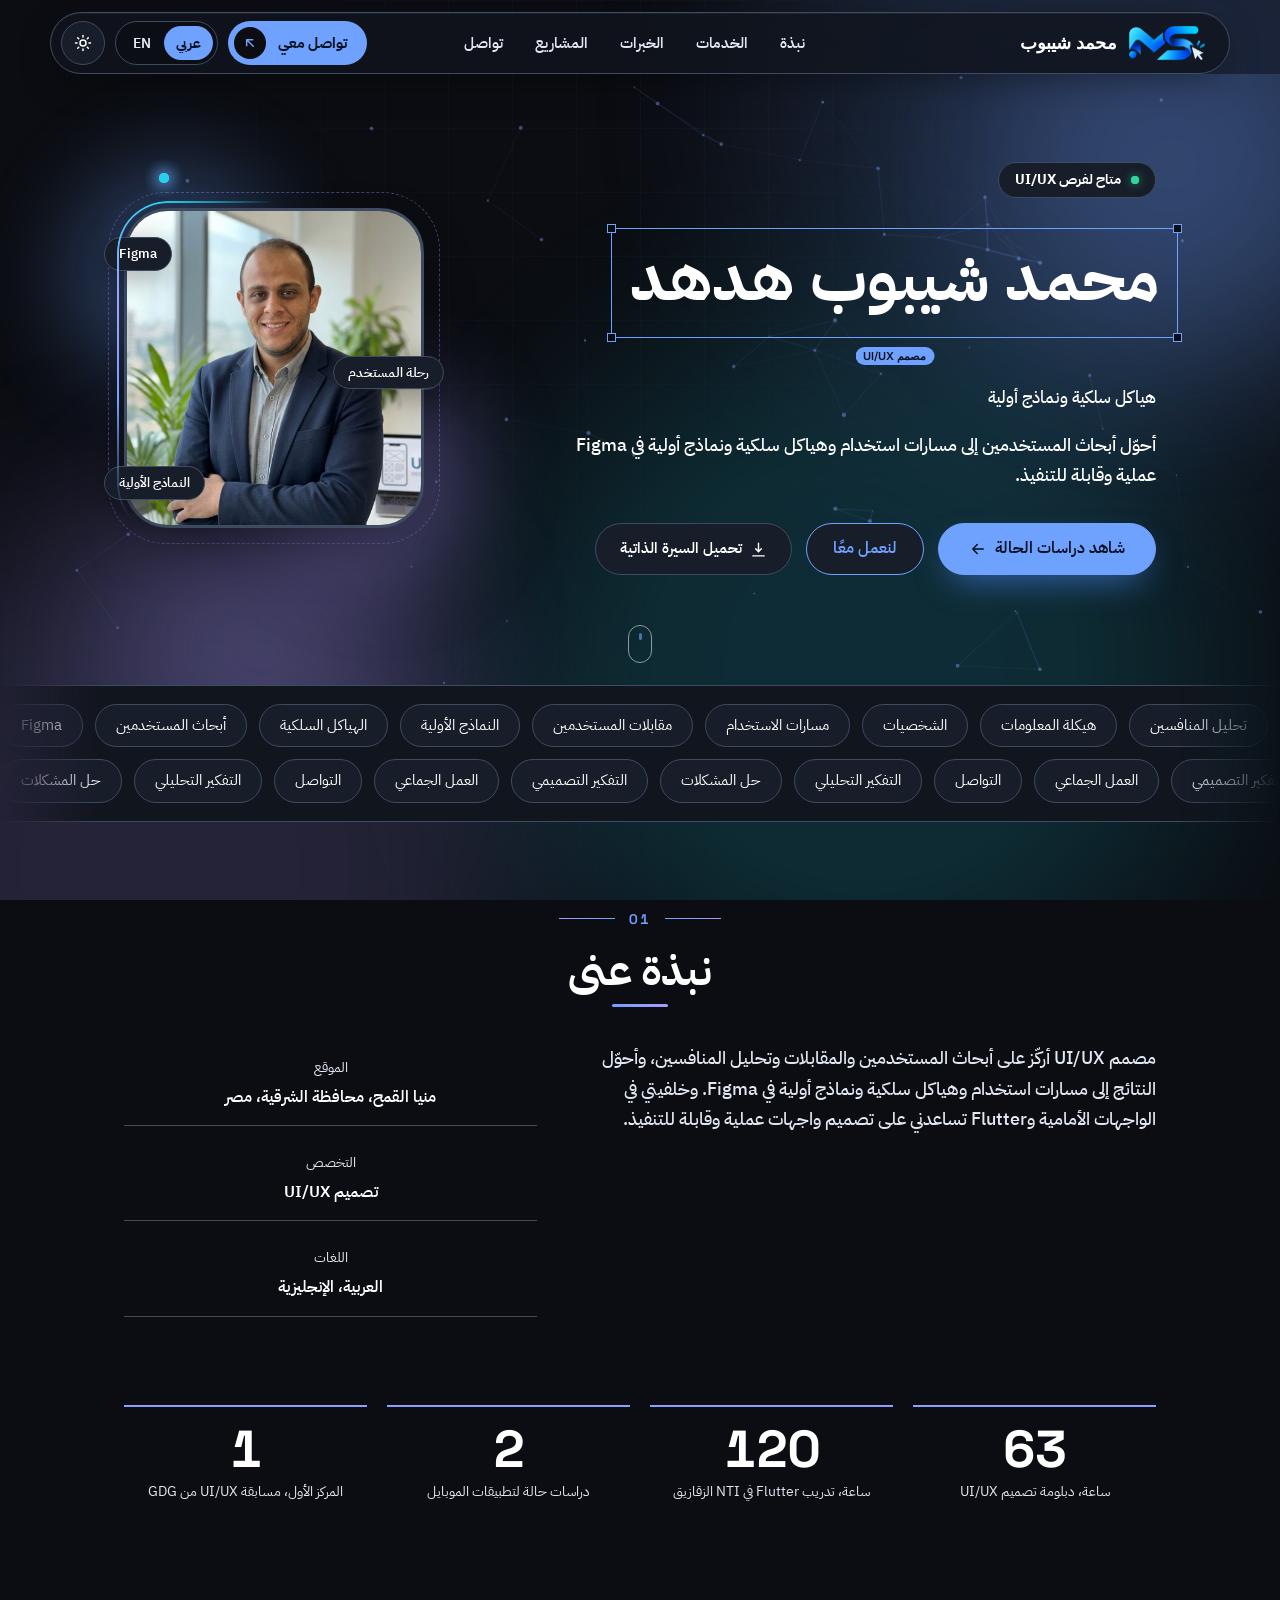
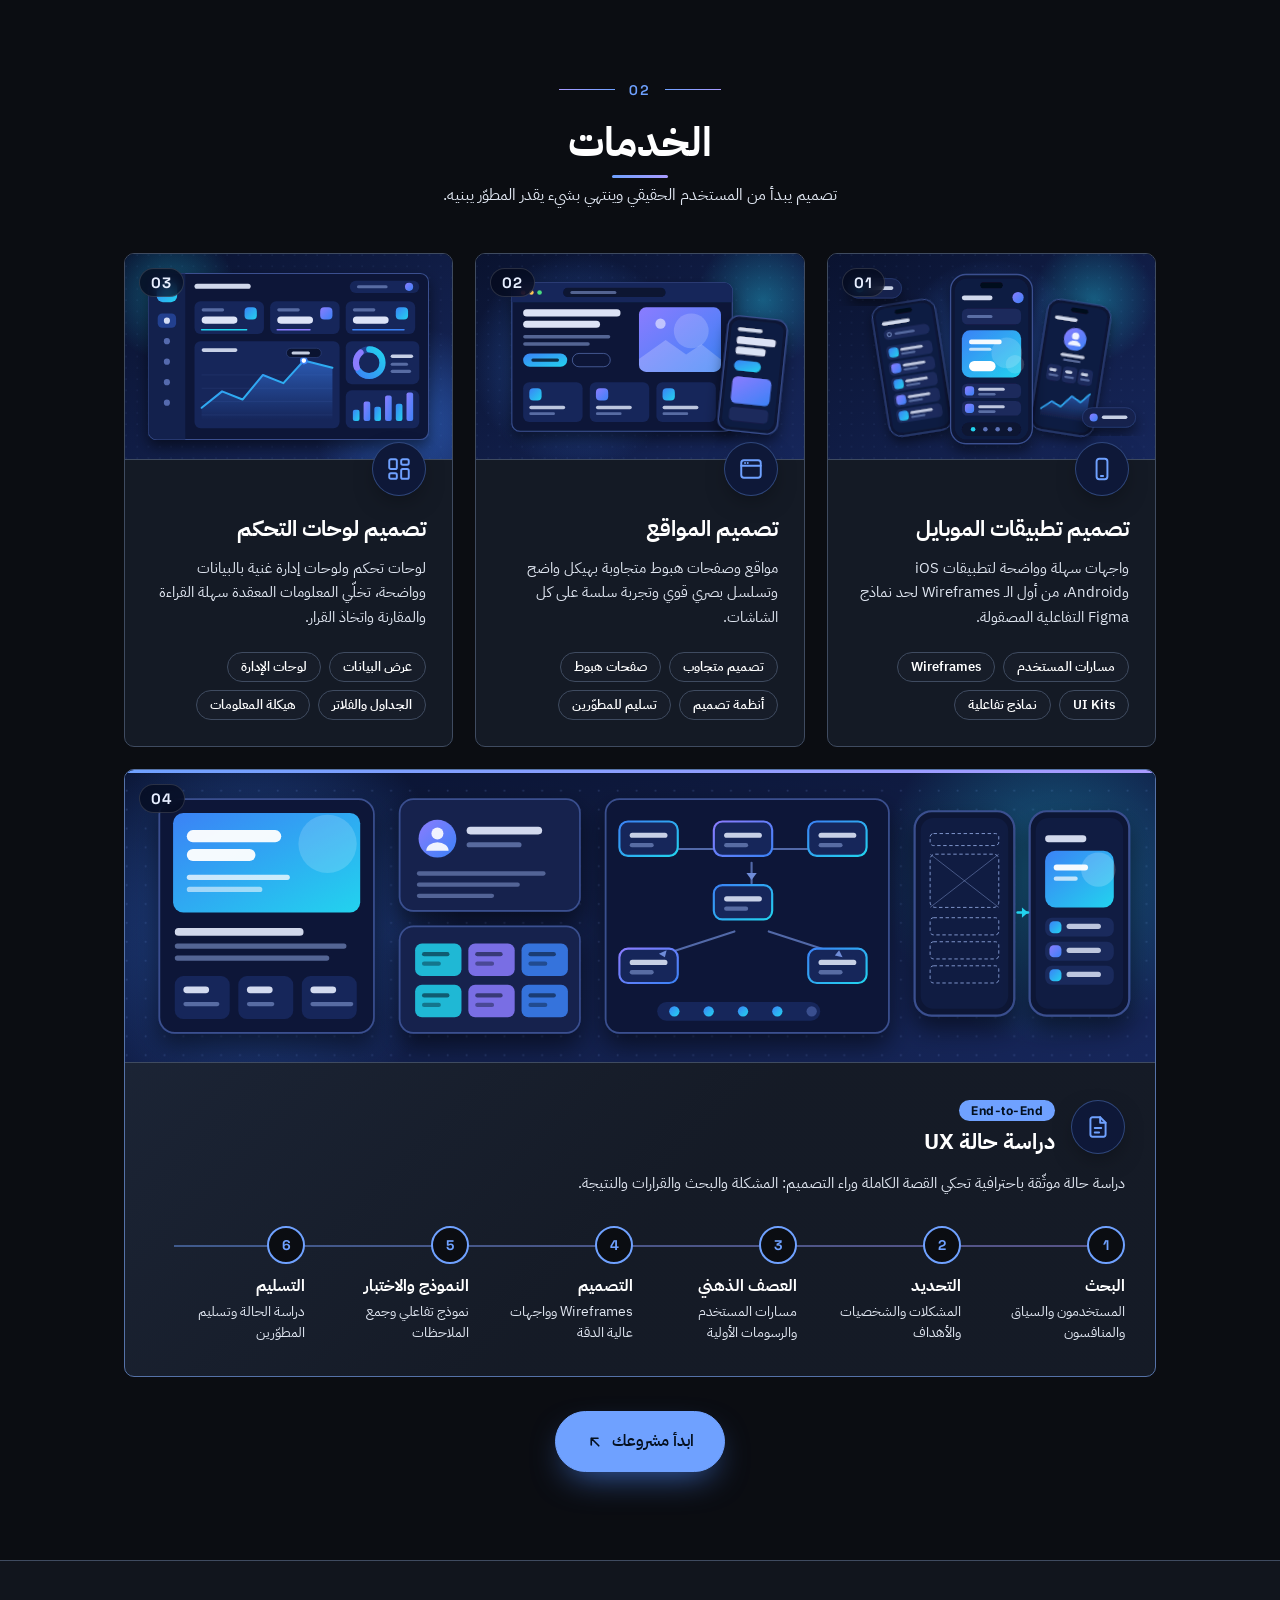
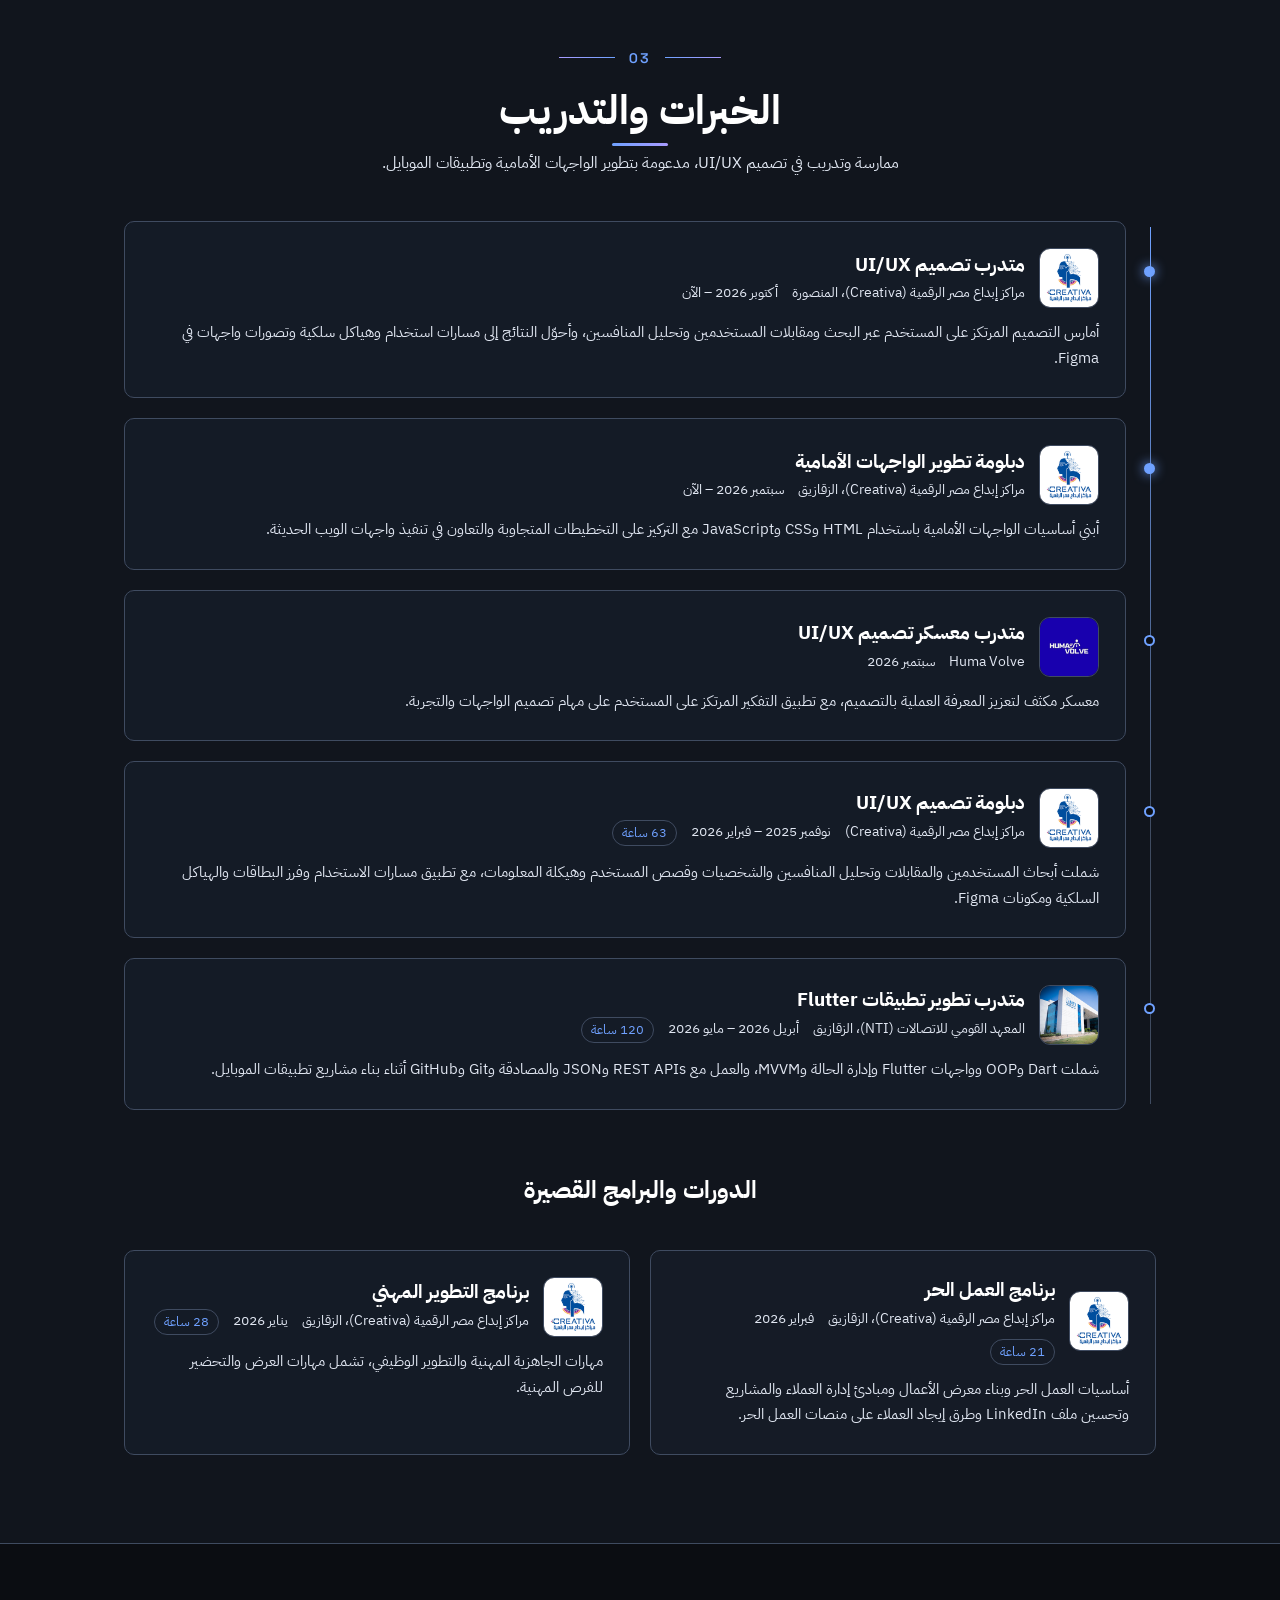
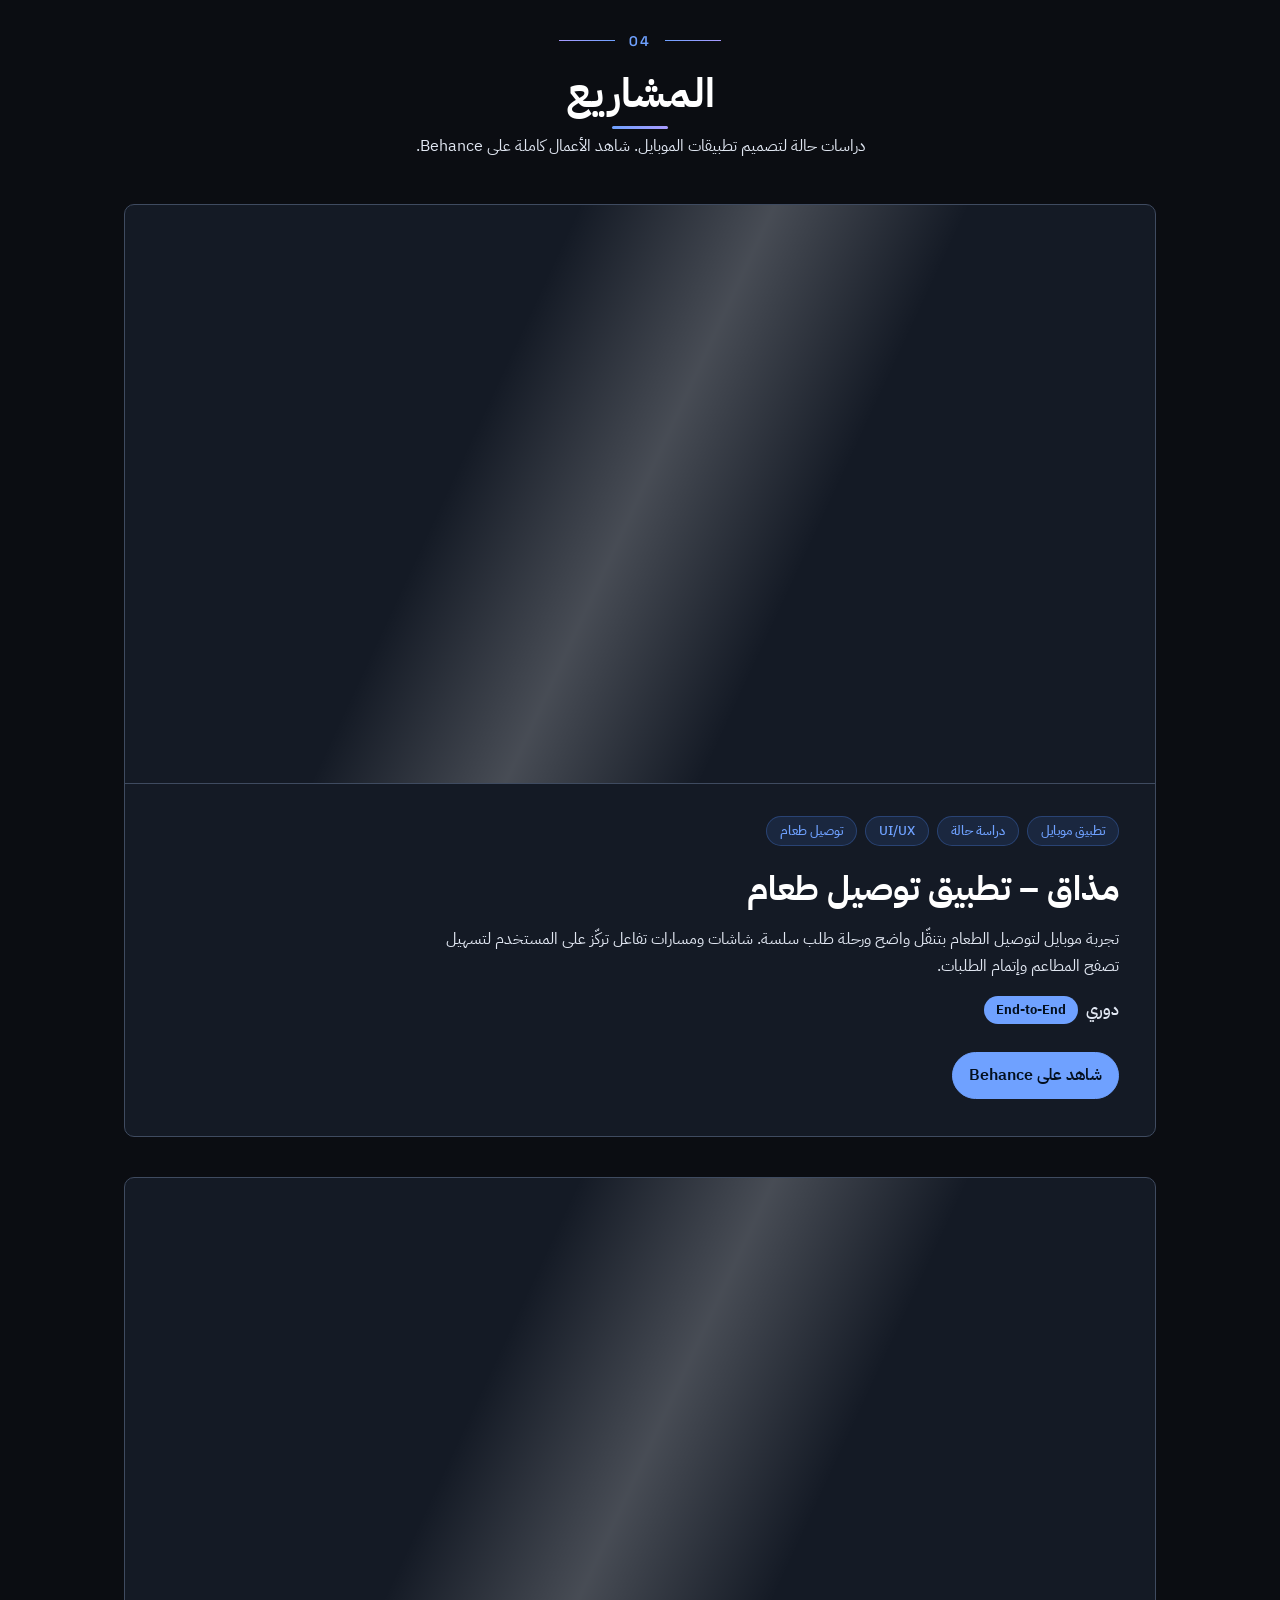
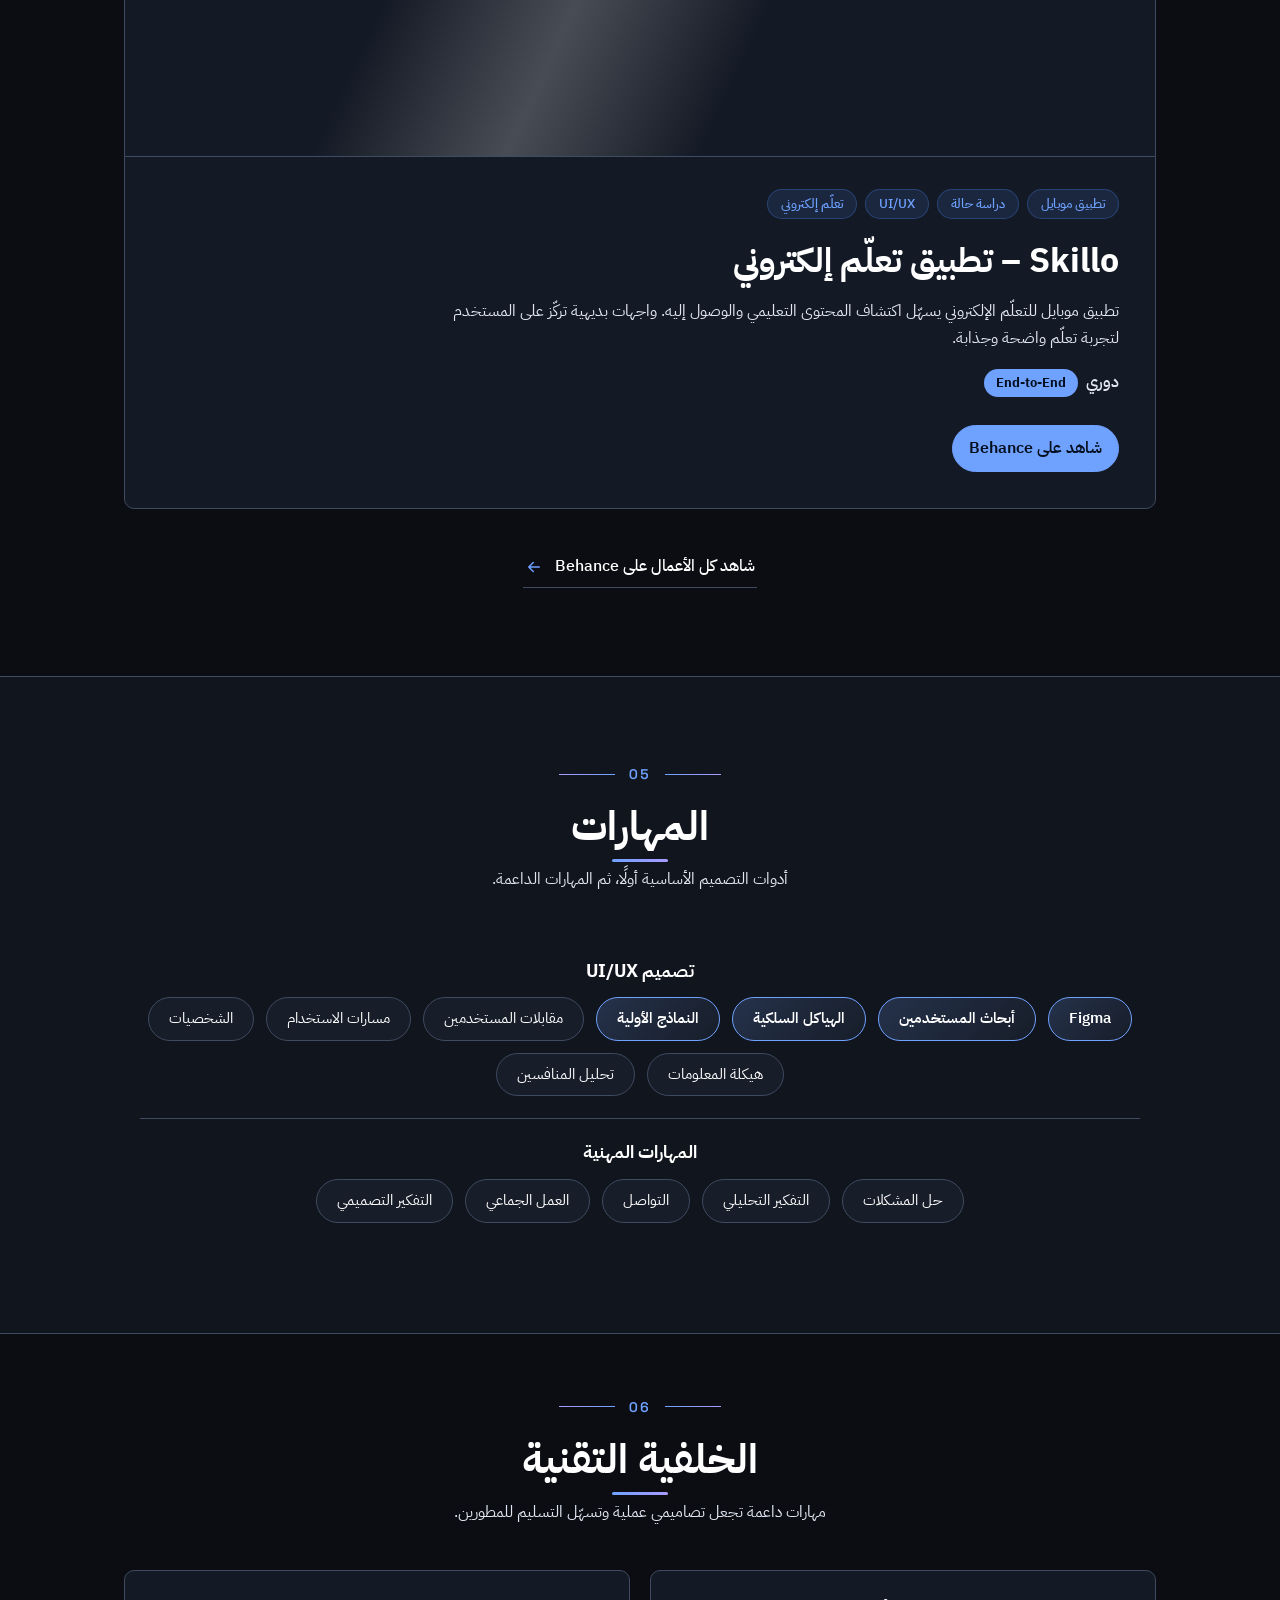
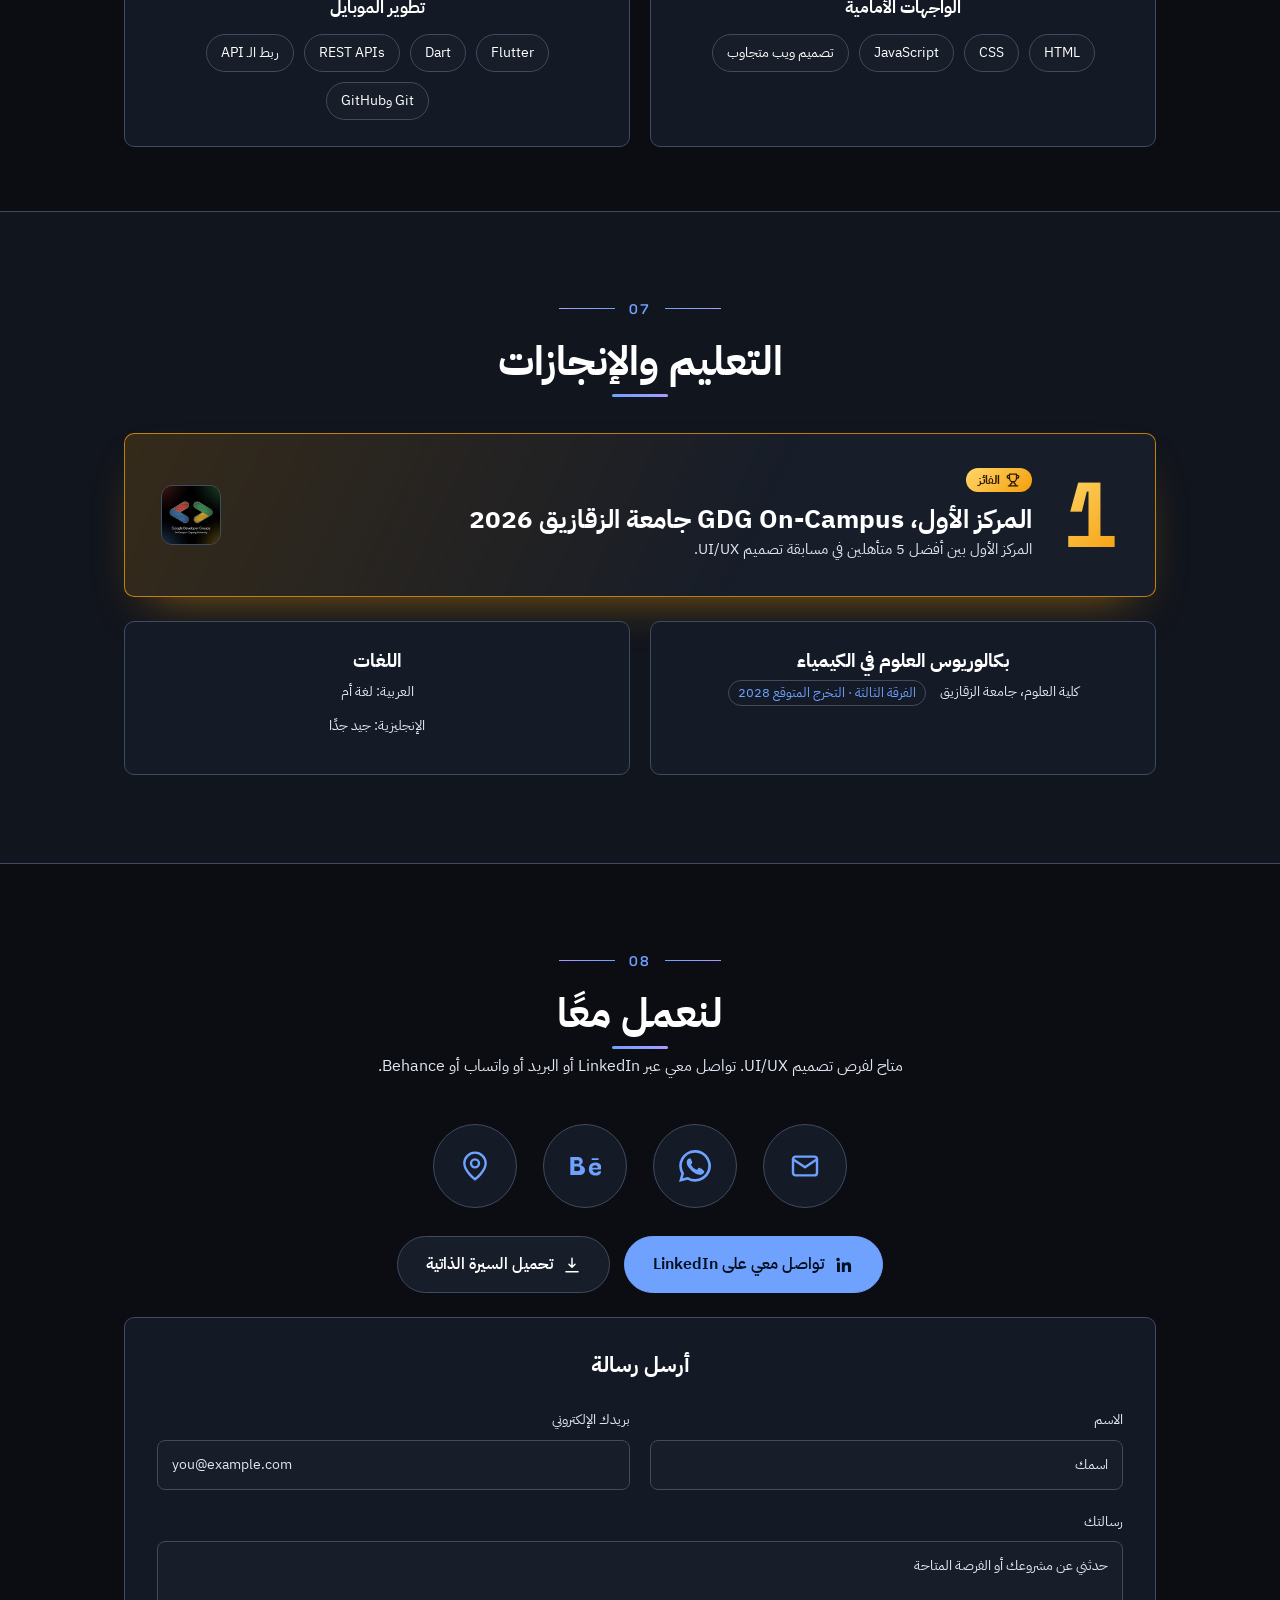
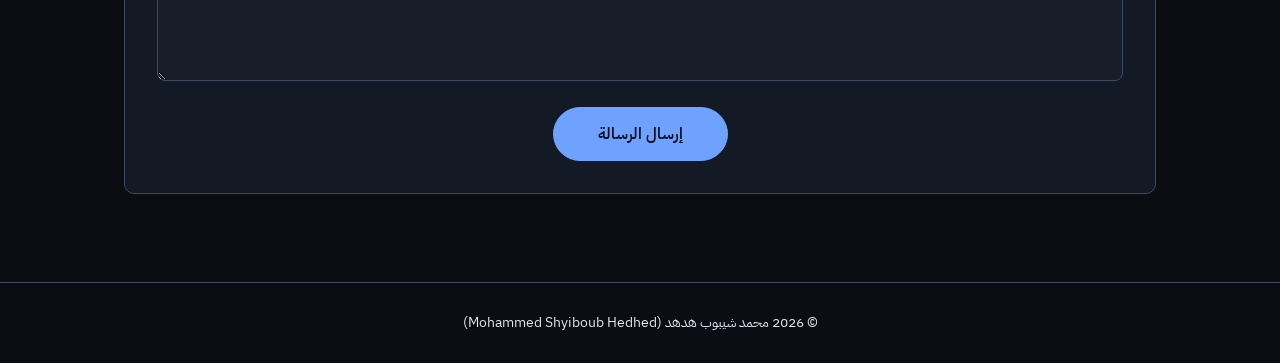
==== ar/index.html @ 68c72d24 "Add files via upload" ====
<!DOCTYPE html>
<html lang="ar" dir="rtl">
<head>
<meta name="google-site-verification" content="I2OF4bAolWEwbGdU4BHwBPYQkg1iwnmEWLjPMKQoPrQ" />
<meta charset="utf-8">
<meta name="viewport" content="width=device-width, initial-scale=1, viewport-fit=cover">
<meta name="color-scheme" content="dark light">
<meta name="theme-color" content="#0B0D12">

<!-- ========== START: Theme (runs before the page paints, so there is no light flash) ==========
     Dark is the default. Light is used only if the visitor picked it with the toggle button. -->
<script>(function(){var t="dark";try{var s=localStorage.getItem("theme");if(s==="light"||s==="dark")t=s}catch(e){}document.documentElement.setAttribute("data-theme",t);if(t==="light"){var m=document.querySelector('meta[name="theme-color"]');if(m)m.setAttribute("content","#F6F8FC")}})()</script>
<!-- ========== END: Theme ========== -->

<!-- ========== START: SEO (generated by build.js from seo.config.json; edit the config, not the output) ========== -->
<title>محمد شيبوب هدهد – مصمم UI/UX | معرض الأعمال</title>
<meta name="description" content="الموقع الرسمي لمحمد شيبوب هدهد، مصمم UI/UX من مصر. دراسات حالة لتطبيقات الموبايل، أبحاث المستخدمين، الهياكل السلكية ونماذج Figma الأولية.">
<meta name="keywords" content="محمد شيبوب, محمد شيبوب هدهد, محمد شيبوب مصمم, محمد شيبوب UI/UX, مصمم واجهات مستخدم مصر, معرض أعمال محمد شيبوب, الشرقية, منيا القمح">
<meta name="author" content="محمد شيبوب هدهد">
<meta name="robots" content="index,follow,max-image-preview:large,max-snippet:-1">
<link rel="canonical" href="https://YOUR-DOMAIN.com/ar/">
<link rel="alternate" hreflang="en" href="https://YOUR-DOMAIN.com/">
<link rel="alternate" hreflang="ar" href="https://YOUR-DOMAIN.com/ar/">
<link rel="alternate" hreflang="x-default" href="https://YOUR-DOMAIN.com/">
<meta property="og:type" content="website">
<meta property="og:site_name" content="محمد شيبوب هدهد – معرض الأعمال">
<meta property="og:title" content="محمد شيبوب هدهد – مصمم UI/UX | معرض الأعمال">
<meta property="og:description" content="الموقع الرسمي لمحمد شيبوب هدهد، مصمم UI/UX من مصر. دراسات حالة لتطبيقات الموبايل، أبحاث المستخدمين، الهياكل السلكية ونماذج Figma الأولية.">
<meta property="og:url" content="https://YOUR-DOMAIN.com/ar/">
<meta property="og:locale" content="ar_EG">
<meta property="og:locale:alternate" content="en_US">
<meta property="og:image" content="https://YOUR-DOMAIN.com/assets/images/profile.jpg">
<meta property="og:image:width" content="520">
<meta property="og:image:height" content="520">
<meta property="og:image:alt" content="محمد شيبوب هدهد، مصمم UI/UX">
<meta name="twitter:card" content="summary">
<meta name="twitter:title" content="محمد شيبوب هدهد – مصمم UI/UX | معرض الأعمال">
<meta name="twitter:description" content="الموقع الرسمي لمحمد شيبوب هدهد، مصمم UI/UX من مصر. دراسات حالة لتطبيقات الموبايل، أبحاث المستخدمين، الهياكل السلكية ونماذج Figma الأولية.">
<meta name="twitter:image" content="https://YOUR-DOMAIN.com/assets/images/profile.jpg">
<link rel="icon" href="../assets/favicon.svg" type="image/svg+xml">
<link rel="icon" href="../assets/favicon-48.png" type="image/png" sizes="48x48">
<link rel="apple-touch-icon" href="../assets/apple-touch-icon.png">
<script type="application/ld+json">{"@context":"https://schema.org","@graph":[{"@type":"Person","@id":"https://YOUR-DOMAIN.com/#person","name":"محمد شيبوب هدهد","alternateName":["Mohamed Shyiboub","Mohammed Shyiboub","Mohamed Shyiboub Hedhed","محمد شيبوب"],"jobTitle":"مصمم UI/UX","description":"الموقع الرسمي لمحمد شيبوب هدهد، مصمم UI/UX من مصر. دراسات حالة لتطبيقات الموبايل، أبحاث المستخدمين، الهياكل السلكية ونماذج Figma الأولية.","url":"https://YOUR-DOMAIN.com/ar/","image":"https://YOUR-DOMAIN.com/assets/images/profile.jpg","sameAs":["https://www.linkedin.com/in/mohammed-shyiboub-hedhed","https://www.behance.net/mohammeshyibou"],"address":{"@type":"PostalAddress","addressLocality":"Minya Al Qamh","addressRegion":"Sharqia","addressCountry":"EG"},"knowsAbout":["Figma","أبحاث المستخدمين","الهياكل السلكية","النماذج الأولية","مقابلات المستخدمين","مسارات الاستخدام","الشخصيات","هيكلة المعلومات","تحليل المنافسين","HTML","CSS","JavaScript","تصميم ويب متجاوب","Flutter","Dart","REST APIs","ربط الـ API","Git وGitHub"],"knowsLanguage":["ar","en"]},{"@type":"WebSite","@id":"https://YOUR-DOMAIN.com/ar/#website","url":"https://YOUR-DOMAIN.com/ar/","name":"محمد شيبوب هدهد – معرض الأعمال","inLanguage":"ar","publisher":{"@id":"https://YOUR-DOMAIN.com/#person"}},{"@type":"ProfilePage","@id":"https://YOUR-DOMAIN.com/ar/#profile","url":"https://YOUR-DOMAIN.com/ar/","name":"محمد شيبوب هدهد – مصمم UI/UX | معرض الأعمال","description":"الموقع الرسمي لمحمد شيبوب هدهد، مصمم UI/UX من مصر. دراسات حالة لتطبيقات الموبايل، أبحاث المستخدمين، الهياكل السلكية ونماذج Figma الأولية.","inLanguage":"ar","isPartOf":{"@id":"https://YOUR-DOMAIN.com/ar/#website"},"mainEntity":{"@id":"https://YOUR-DOMAIN.com/#person"},"primaryImageOfPage":"https://YOUR-DOMAIN.com/assets/images/profile.jpg"},{"@type":"CreativeWork","name":"مذاق – تطبيق توصيل طعام","description":"تجربة موبايل لتوصيل الطعام بتنقّل واضح ورحلة طلب سلسة. شاشات ومسارات تفاعل تركّز على المستخدم لتسهيل تصفح المطاعم وإتمام الطلبات.","inLanguage":"ar","author":{"@id":"https://YOUR-DOMAIN.com/#person"},"url":"https://www.behance.net/gallery/251943223/Mazaq-Food-Delivery-App-UXUI-Case-Study"},{"@type":"CreativeWork","name":"Skillo – تطبيق تعلّم إلكتروني","description":"تطبيق موبايل للتعلّم الإلكتروني يسهّل اكتشاف المحتوى التعليمي والوصول إليه. واجهات بديهية تركّز على المستخدم لتجربة تعلّم واضحة وجذابة.","inLanguage":"ar","author":{"@id":"https://YOUR-DOMAIN.com/#person"},"url":"https://www.behance.net/gallery/249426463/Skillo-App-Mobile-UIUX-Design-Case-Study"}]}</script>
<!-- ========== END: SEO ========== -->

<!-- ========== START: Fonts ==========
     Inter + Space Grotesk for English, IBM Plex Sans Arabic for Arabic. -->
<link rel="preconnect" href="https://fonts.googleapis.com">
<link href="https://fonts.googleapis.com/css2?family=Inter:wght@400;500;600;700&family=Space+Grotesk:wght@500;600;700&family=IBM+Plex+Sans+Arabic:wght@400;500;600;700&display=swap" rel="stylesheet">
<!-- ========== END: Fonts ========== -->

<!-- ========== START: Stylesheet ==========
     All visual styling lives in css/style.css. -->
<link rel="stylesheet" href="../css/style.css">
<link rel="stylesheet" href="../css/v2.css">
<!-- ========== END: Stylesheet ========== -->
<noscript><style>.rv{opacity:1!important;transform:none!important}.curtain{display:none!important}.chips span,.pt span{opacity:1!important;transform:none!important}</style></noscript>
</head>
<body>
<div class="aurora" aria-hidden="true"><i></i><i></i><i></i></div>

<!-- ========== START: Scroll progress bar ==========
     Thin gradient line at the top that fills as the visitor scrolls down. -->
<div id="bar"></div>
<!-- ========== END: Scroll progress bar ========== -->

<!-- ========== START: Header & navigation ==========
     Sticky top bar: logo, section links, language switch button and mobile menu button. -->
<header><div class="wrap nav">
 <a href="#home" class="logo"><img class="lg-d" src="../assets/logo.png" srcset="../assets/logo-sm.png 240w, ../assets/logo.png 640w" sizes="(max-width:480px) 60px, 76px" alt="" width="76" height="36" decoding="async"><img class="lg-l" src="../assets/logo-light.png" srcset="../assets/logo-light-sm.png 240w, ../assets/logo-light.png 640w" sizes="(max-width:480px) 60px, 76px" alt="" width="76" height="36" decoding="async"><span data-i="brand">محمد شيبوب</span></a>
 <ul class="links" id="links">
  <li class="mo"><a href="#home" data-i="n1">الرئيسية</a></li><li><a href="#about" data-i="n2">نبذة</a></li><li><a href="#services" data-i="n8">الخدمات</a></li><li><a href="#experience" data-i="n3">الخبرات</a></li><li><a href="#projects" data-i="n4">المشاريع</a></li><li class="mo"><a href="#skills" data-i="n5">المهارات</a></li><li class="mo"><a href="#education" data-i="n6">التعليم</a></li><li><a href="#contact" data-i="n7">تواصل</a></li>
 </ul>
 <div class="tools">
  <a class="nav-cta" href="#contact"><span data-i="nCta">تواصل معي</span><i aria-hidden="true"><svg viewBox="0 0 24 24" width="16" height="16" fill="none" stroke="currentColor" stroke-width="2.2" stroke-linecap="round" stroke-linejoin="round" aria-hidden="true"><path d="M7 17 17 7M8 7h9v9"/></svg></i></a>
  <div class="seg" dir="ltr"><a id="lang" href="../index.html" hreflang="en" lang="en">EN</a><span class="on" lang="ar" aria-current="true">عربي</span></div>
  <button class="btn ico" id="theme" type="button" aria-label="التبديل إلى الوضع الفاتح" title="التبديل إلى الوضع الفاتح"><svg class="i-sun" viewBox="0 0 24 24" fill="none" stroke="currentColor" stroke-width="2" stroke-linecap="round" stroke-linejoin="round" aria-hidden="true"><circle cx="12" cy="12" r="4"/><path d="M12 2v2m0 16v2M4.9 4.9l1.4 1.4m11.4 11.4 1.4 1.4M2 12h2m16 0h2M4.9 19.1l1.4-1.4m11.4-11.4 1.4-1.4"/></svg><svg class="i-moon" viewBox="0 0 24 24" fill="none" stroke="currentColor" stroke-width="2" stroke-linecap="round" stroke-linejoin="round" aria-hidden="true"><path d="M21 12.8A9 9 0 1 1 11.2 3a7 7 0 0 0 9.8 9.8z"/></svg></button>
  <button class="btn" id="menu" aria-label="Menu" aria-expanded="false">☰</button>
 </div>
</div></header>
<!-- ========== END: Header & navigation ========== -->

<!-- ========== START: Intro curtain ==========
     Opening animation: two panels slide away to reveal the page. -->
<div class="curtain" id="cur0" aria-hidden="true"><i></i><i></i><b><img class="lg-d" src="../assets/logo.png" alt="" width="320" height="152"><img class="lg-l" src="../assets/logo-light.png" alt="" width="320" height="152"></b></div>
<!-- ========== END: Intro curtain ========== -->

<!-- ========== START: Cursor glow ==========
     Soft light that follows the mouse (desktop only). -->
<div class="cur" id="glow"></div>
<!-- ========== END: Cursor glow ========== -->

<main>

<!-- ========== START: Hero section (#home) ==========
     First screen: name, role, rotating text, buttons, profile photo with floating tags, particle canvas and glowing orbs. -->
<section class="hero" id="home"><canvas id="fx"></canvas><i class="orb o1"></i><i class="orb o2"></i><div class="wrap hgrid">
 <div>
  <!-- START: Availability badge: green pulsing dot + "Available for UI/UX opportunities" -->
  <div class="avail" role="status"><i aria-hidden="true"></i><span data-i="av">متاح لفرص ⁦UI/UX⁩</span></div>
  <!-- END: Availability badge -->
  <div class="sel"><b></b><b></b><b></b><b></b><h1 data-i="name">محمد شيبوب هدهد</h1><em data-i="hug">مصمم UI/UX</em></div>
  <p class="rot"><span id="rot">أبحاث المستخدمين</span></p>
  <p class="lead" data-i="lead">أحوّل أبحاث المستخدمين إلى مسارات استخدام وهياكل سلكية ونماذج أولية في Figma عملية وقابلة للتنفيذ.</p>
  <div class="cta"><a class="btn pri big" href="#projects"><span class="t-l" data-i="c1">شاهد دراسات الحالة</span><span class="t-s" data-i="c1s">دراسات الحالة</span><svg class="ar" viewBox="0 0 24 24" width="18" height="18" fill="none" stroke="currentColor" stroke-width="2" stroke-linecap="round" stroke-linejoin="round" aria-hidden="true"><path d="M5 12h14m-6-6 6 6-6 6"/></svg></a><a class="btn out big" href="#contact"><span class="t-l" data-i="c2">لنعمل معًا</span><span class="t-s" data-i="nCta">تواصل معي</span></a><a class="btn big" href="../assets/Mohammed_Shyiboub_Hedhed_CV.pdf" download="Mohammed_Shyiboub_Hedhed_CV.pdf"><svg class="dl" viewBox="0 0 24 24" width="17" height="17" fill="none" stroke="currentColor" stroke-width="2" stroke-linecap="round" stroke-linejoin="round" aria-hidden="true"><path d="M12 3v12m0 0-4-4m4 4 4-4M4 21h16"/></svg><span class="t-l" data-i="dCV">تحميل السيرة الذاتية</span><span class="t-s" data-i="dCVs">السيرة الذاتية</span></a></div>
 </div>
 <div class="photo"><div class="aura" aria-hidden="true"><i class="g1"></i><i class="g2"></i></div><div class="orbit" aria-hidden="true"><i></i><i></i><i></i></div><span class="fl f1">Figma</span><span class="fl f2" data-i="fl4">رحلة المستخدم</span><span class="fl f3" data-i="fl3">النماذج الأولية</span><img src="../assets/images/profile.jpg" alt="محمد شيبوب هدهد، مصمم UI/UX" width="300" height="320"></div>
</div><span class="sc" aria-hidden="true"></span></section>
<!-- ========== END: Hero section (#home) ========== -->

<!-- ========== START: Skills marquee ==========
     Two rows of skill chips scrolling endlessly; filled by main.js. -->
<div class="mq" dir="ltr"><div class="mt" id="m1"><span>Figma</span><span>أبحاث المستخدمين</span><span>الهياكل السلكية</span><span>النماذج الأولية</span><span>مقابلات المستخدمين</span><span>مسارات الاستخدام</span><span>الشخصيات</span><span>هيكلة المعلومات</span><span>تحليل المنافسين</span><span>Figma</span><span>أبحاث المستخدمين</span><span>الهياكل السلكية</span><span>النماذج الأولية</span><span>مقابلات المستخدمين</span><span>مسارات الاستخدام</span><span>الشخصيات</span><span>هيكلة المعلومات</span><span>تحليل المنافسين</span><span>Figma</span><span>أبحاث المستخدمين</span><span>الهياكل السلكية</span><span>النماذج الأولية</span><span>مقابلات المستخدمين</span><span>مسارات الاستخدام</span><span>الشخصيات</span><span>هيكلة المعلومات</span><span>تحليل المنافسين</span><span>Figma</span><span>أبحاث المستخدمين</span><span>الهياكل السلكية</span><span>النماذج الأولية</span><span>مقابلات المستخدمين</span><span>مسارات الاستخدام</span><span>الشخصيات</span><span>هيكلة المعلومات</span><span>تحليل المنافسين</span></div><div class="mt rv2" id="m2"><span>حل المشكلات</span><span>التفكير التحليلي</span><span>التواصل</span><span>العمل الجماعي</span><span>التفكير التصميمي</span><span>حل المشكلات</span><span>التفكير التحليلي</span><span>التواصل</span><span>العمل الجماعي</span><span>التفكير التصميمي</span><span>حل المشكلات</span><span>التفكير التحليلي</span><span>التواصل</span><span>العمل الجماعي</span><span>التفكير التصميمي</span><span>حل المشكلات</span><span>التفكير التحليلي</span><span>التواصل</span><span>العمل الجماعي</span><span>التفكير التصميمي</span><span>حل المشكلات</span><span>التفكير التحليلي</span><span>التواصل</span><span>العمل الجماعي</span><span>التفكير التصميمي</span><span>حل المشكلات</span><span>التفكير التحليلي</span><span>التواصل</span><span>العمل الجماعي</span><span>التفكير التصميمي</span></div></div>
<!-- ========== END: Skills marquee ========== -->

<!-- ========== START: About section (#about) ==========
     Short bio on the left and quick facts (location, focus, languages) on the right. -->
<section id="about"><div class="wrap">
 <div class="sh rv"><div class="num" aria-hidden="true"><b>01</b><i></i></div><h2 data-i="aT">نبذة عني</h2></div>
 <div class="about rv">
  <div><p data-i="aP">مصمم UI/UX أركّز على أبحاث المستخدمين والمقابلات وتحليل المنافسين، وأحوّل النتائج إلى مسارات استخدام وهياكل سلكية ونماذج أولية في Figma. وخلفيتي في الواجهات الأمامية وFlutter تساعدني على تصميم واجهات عملية وقابلة للتنفيذ.</p></div>
  <div class="facts">
   <div><span data-i="fL">الموقع</span><b data-i="fLv">منيا القمح، محافظة الشرقية، مصر</b></div>
   <div><span data-i="fR">التخصص</span><b data-i="fRv">تصميم UI/UX</b></div>
   
   <div><span data-i="fG">اللغات</span><b data-i="fGv">العربية، الإنجليزية</b></div>
  </div>
 </div>
</div></section>
<!-- ========== END: About section (#about) ========== -->

<!-- ========== START: Stats strip ==========
     Three animated counters: diploma hours, case studies and first place. -->
<section class="stb"><div class="wrap stats rv"><div><b data-n="63" aria-label="63">63</b><span data-i="s1">ساعة، دبلومة تصميم UI/UX</span></div><div><b data-n="120" aria-label="120">120</b><span data-i="sF">ساعة، تدريب Flutter في NTI الزقازيق</span></div><div><b data-n="2" aria-label="2">2</b><span data-i="s2">دراسات حالة لتطبيقات الموبايل</span></div><div><b data-n="1" aria-label="1">1</b><span data-i="s3">المركز الأول، مسابقة ⁦UI/UX⁩ من GDG</span></div></div></section>
<!-- ========== END: Stats strip ========== -->

<!-- ========== START: Services section (#services) ==========
     Four services in this order: mobile app design, website design, dashboard design, UX case study. -->
<section id="services"><div class="wrap">
 <div class="sh rv"><div class="num" aria-hidden="true"><b>02</b><i></i></div><h2 data-i="vT">الخدمات</h2><p data-i="vS">تصميم يبدأ من المستخدم الحقيقي وينتهي بشيء يقدر المطوّر يبنيه.</p></div>
 <div class="svgrid">
  <article class="card sv rv"><div class="svimg"><img src="../assets/services/mobile.svg" alt="" width="640" height="400" loading="lazy"></div><span class="svn" aria-hidden="true">01</span><div class="svi"><svg viewBox="0 0 24 24" width="26" height="26" fill="none" stroke="currentColor" stroke-width="1.8" stroke-linecap="round" stroke-linejoin="round" aria-hidden="true"><rect x="7" y="2.5" width="10" height="19" rx="2.5"/><path d="M11 18.5h2"/></svg></div><h3 data-i="v1T">تصميم تطبيقات الموبايل</h3><p data-i="v1D">واجهات سهلة وواضحة لتطبيقات iOS وAndroid، من أول الـ Wireframes لحد نماذج Figma التفاعلية المصقولة.</p><div class="svt"><span data-i="v1a">مسارات المستخدم</span><span data-i="v1b">Wireframes</span><span data-i="v1c">UI Kits</span><span data-i="v1d">نماذج تفاعلية</span></div></article>
  <article class="card sv rv"><div class="svimg"><img src="../assets/services/website.svg" alt="" width="640" height="400" loading="lazy"></div><span class="svn" aria-hidden="true">02</span><div class="svi"><svg viewBox="0 0 24 24" width="26" height="26" fill="none" stroke="currentColor" stroke-width="1.8" stroke-linecap="round" stroke-linejoin="round" aria-hidden="true"><rect x="3" y="4" width="18" height="16" rx="2.5"/><path d="M3 9h18M6.5 6.5h.01M9 6.5h.01"/></svg></div><h3 data-i="v2T">تصميم المواقع</h3><p data-i="v2D">مواقع وصفحات هبوط متجاوبة بهيكل واضح وتسلسل بصري قوي وتجربة سلسة على كل الشاشات.</p><div class="svt"><span data-i="v2a">تصميم متجاوب</span><span data-i="v2b">صفحات هبوط</span><span data-i="v2c">أنظمة تصميم</span><span data-i="v2d">تسليم للمطوّرين</span></div></article>
  <article class="card sv rv"><div class="svimg"><img src="../assets/services/dashboard.svg" alt="" width="640" height="400" loading="lazy"></div><span class="svn" aria-hidden="true">03</span><div class="svi"><svg viewBox="0 0 24 24" width="26" height="26" fill="none" stroke="currentColor" stroke-width="1.8" stroke-linecap="round" stroke-linejoin="round" aria-hidden="true"><rect x="3" y="3" width="7" height="9" rx="1.5"/><rect x="14" y="3" width="7" height="5" rx="1.5"/><rect x="14" y="12" width="7" height="9" rx="1.5"/><rect x="3" y="16" width="7" height="5" rx="1.5"/></svg></div><h3 data-i="v3T">تصميم لوحات التحكم</h3><p data-i="v3D">لوحات تحكم ولوحات إدارة غنية بالبيانات وواضحة، تخلّي المعلومات المعقدة سهلة القراءة والمقارنة واتخاذ القرار.</p><div class="svt"><span data-i="v3a">عرض البيانات</span><span data-i="v3b">لوحات الإدارة</span><span data-i="v3c">الجداول والفلاتر</span><span data-i="v3d">هيكلة المعلومات</span></div></article>
  <article class="card sv sv4 rv"><div class="svimg"><img src="../assets/services/case-study.svg" alt="" width="1200" height="340" loading="lazy"></div><span class="svn" aria-hidden="true">04</span><div class="sv4h"><div class="svi"><svg viewBox="0 0 24 24" width="26" height="26" fill="none" stroke="currentColor" stroke-width="1.8" stroke-linecap="round" stroke-linejoin="round" aria-hidden="true"><path d="M14 3H7a2 2 0 0 0-2 2v14a2 2 0 0 0 2 2h10a2 2 0 0 0 2-2V8z"/><path d="M14 3v5h5M9 13h6M9 17h4"/></svg></div><div><span class="svb" data-i="vB">⁦End-to-End⁩</span><h3 data-i="v4T">دراسة حالة UX</h3></div></div><p data-i="v4D">دراسة حالة موثّقة باحترافية تحكي القصة الكاملة وراء التصميم: المشكلة والبحث والقرارات والنتيجة.</p><ol class="proc"><li><b aria-hidden="true">1</b><h4 data-i="vp1">البحث</h4><p data-i="vq1">المستخدمون والسياق والمنافسون</p></li><li><b aria-hidden="true">2</b><h4 data-i="vp2">التحديد</h4><p data-i="vq2">المشكلات والشخصيات والأهداف</p></li><li><b aria-hidden="true">3</b><h4 data-i="vp3">العصف الذهني</h4><p data-i="vq3">مسارات المستخدم والرسومات الأولية</p></li><li><b aria-hidden="true">4</b><h4 data-i="vp4">التصميم</h4><p data-i="vq4">Wireframes وواجهات عالية الدقة</p></li><li><b aria-hidden="true">5</b><h4 data-i="vp5">النموذج والاختبار</h4><p data-i="vq5">نموذج تفاعلي وجمع الملاحظات</p></li><li><b aria-hidden="true">6</b><h4 data-i="vp6">التسليم</h4><p data-i="vq6">دراسة الحالة وتسليم المطوّرين</p></li></ol></article>
 </div>
 <div class="svc rv"><a class="btn pri big" href="#contact"><span data-i="vC">ابدأ مشروعك</span><svg viewBox="0 0 24 24" width="16" height="16" fill="none" stroke="currentColor" stroke-width="2.2" stroke-linecap="round" stroke-linejoin="round" aria-hidden="true"><path d="M7 17 17 7M8 7h9v9"/></svg></a></div>
</div></section>
<!-- ========== END: Services section (#services) ========== -->

<!-- ========== START: Experience & training section (#experience) ==========
     Timeline and the courses grid; both are filled by main.js from the language files. -->
<section class="alt" id="experience"><div class="wrap">
 <div class="sh rv"><div class="num" aria-hidden="true"><b>03</b><i></i></div><h2 data-i="eT">الخبرات والتدريب</h2><p data-i="eS">ممارسة وتدريب في تصميم UI/UX، مدعومة بتطوير الواجهات الأمامية وتطبيقات الموبايل.</p></div>
 <div class="tl" id="tl"><div class="card rv now hl"><div class="ch"><img class="lg" src="../assets/logos/creativa.png" alt="" width="60" height="60" loading="lazy"><div class="ct"><h3>متدرب تصميم UI/UX</h3><div class="meta"><span>مراكز إبداع مصر الرقمية (Creativa)، المنصورة</span><span>أكتوبر 2026 – الآن</span></div></div></div><p>أمارس التصميم المرتكز على المستخدم عبر البحث ومقابلات المستخدمين وتحليل المنافسين، وأحوّل النتائج إلى مسارات استخدام وهياكل سلكية وتصورات واجهات في Figma.</p></div><div class="card rv now hl"><div class="ch"><img class="lg" src="../assets/logos/creativa.png" alt="" width="60" height="60" loading="lazy"><div class="ct"><h3>دبلومة تطوير الواجهات الأمامية</h3><div class="meta"><span>مراكز إبداع مصر الرقمية (Creativa)، الزقازيق</span><span>سبتمبر 2026 – الآن</span></div></div></div><p>أبني أساسيات الواجهات الأمامية باستخدام HTML وCSS وJavaScript مع التركيز على التخطيطات المتجاوبة والتعاون في تنفيذ واجهات الويب الحديثة.</p></div><div class="card rv hl"><div class="ch"><img class="lg" src="../assets/logos/humavolve.png" alt="" width="60" height="60" loading="lazy"><div class="ct"><h3>متدرب معسكر تصميم UI/UX</h3><div class="meta"><span>Huma Volve</span><span>سبتمبر 2026</span></div></div></div><p>معسكر مكثف لتعزيز المعرفة العملية بالتصميم، مع تطبيق التفكير المرتكز على المستخدم على مهام تصميم الواجهات والتجربة.</p></div><div class="card rv hl"><div class="ch"><img class="lg" src="../assets/logos/creativa.png" alt="" width="60" height="60" loading="lazy"><div class="ct"><h3>دبلومة تصميم UI/UX</h3><div class="meta"><span>مراكز إبداع مصر الرقمية (Creativa)</span><span>نوفمبر 2025 – فبراير 2026</span><span class="tag"><span class="cn" data-c="63">63</span> ساعة</span></div></div></div><p>شملت أبحاث المستخدمين والمقابلات وتحليل المنافسين والشخصيات وقصص المستخدم وهيكلة المعلومات، مع تطبيق مسارات الاستخدام وفرز البطاقات والهياكل السلكية ومكونات Figma.</p></div><div class="card rv hl"><div class="ch"><img class="lg" src="../assets/logos/nti.png" alt="" width="60" height="60" loading="lazy"><div class="ct"><h3>متدرب تطوير تطبيقات Flutter</h3><div class="meta"><span>المعهد القومي للاتصالات (NTI)، الزقازيق</span><span>أبريل 2026 – مايو 2026</span><span class="tag"><span class="cn" data-c="120">120</span> ساعة</span></div></div></div><p>شملت Dart وOOP وواجهات Flutter وإدارة الحالة وMVVM، والعمل مع REST APIs وJSON والمصادقة وGit وGitHub أثناء بناء مشاريع تطبيقات الموبايل.</p></div></div>
 <div class="sh" style="margin-top:64px"><h3 data-i="cT" style="font-size:24px">الدورات والبرامج القصيرة</h3></div>
 <div class="cols" id="courses"><div class="card rv hl"><div class="ch"><img class="lg" src="../assets/logos/creativa.png" alt="" width="60" height="60" loading="lazy"><div class="ct"><h3>برنامج العمل الحر</h3><div class="meta"><span>مراكز إبداع مصر الرقمية (Creativa)، الزقازيق</span><span>فبراير 2026</span><span class="tag"><span class="cn" data-c="21">21</span> ساعة</span></div></div></div><p>أساسيات العمل الحر وبناء معرض الأعمال ومبادئ إدارة العملاء والمشاريع وتحسين ملف LinkedIn وطرق إيجاد العملاء على منصات العمل الحر.</p></div><div class="card rv hl"><div class="ch"><img class="lg" src="../assets/logos/creativa.png" alt="" width="60" height="60" loading="lazy"><div class="ct"><h3>برنامج التطوير المهني</h3><div class="meta"><span>مراكز إبداع مصر الرقمية (Creativa)، الزقازيق</span><span>يناير 2026</span><span class="tag"><span class="cn" data-c="28">28</span> ساعة</span></div></div></div><p>مهارات الجاهزية المهنية والتطوير الوظيفي، تشمل مهارات العرض والتحضير للفرص المهنية.</p></div></div>
</div></section>
<!-- ========== END: Experience & training section (#experience) ========== -->

<!-- ========== START: Projects section (#projects) ==========
     Two case-study cards (Mazaq and Skillo) linking to Behance. -->
<section id="projects"><div class="wrap">
 <div class="sh rv"><div class="num" aria-hidden="true"><b>04</b><i></i></div><h2 data-i="pT">المشاريع</h2><p data-i="pS">دراسات حالة لتصميم تطبيقات الموبايل. شاهد الأعمال كاملة على Behance.</p></div>
 <div class="proj">
  <article class="card rv"><a class="shot" href="https://www.behance.net/gallery/251943223/Mazaq-Food-Delivery-App-UXUI-Case-Study" target="_blank" rel="noopener"><img src="../assets/images/project-mazaq.jpg" alt="شاشات تصميم UI/UX لتطبيق مذاق لتوصيل الطعام" loading="lazy"><span class="vw" data-i="pV">شاهد دراسة الحالة</span></a><div class="pb"><div class="pt" data-t="0"><span>تطبيق موبايل</span><span>دراسة حالة</span><span>⁦UI/UX⁩</span><span>توصيل طعام</span></div><h3 data-i="p1T">مذاق – تطبيق توصيل طعام</h3><p data-i="p1D">تجربة موبايل لتوصيل الطعام بتنقّل واضح ورحلة طلب سلسة. شاشات ومسارات تفاعل تركّز على المستخدم لتسهيل تصفح المطاعم وإتمام الطلبات.</p><p class="prole"><span data-i="pRl">دوري</span><b data-i="pRv">⁦End-to-End⁩</b></p><a class="btn pri" href="https://www.behance.net/gallery/251943223/Mazaq-Food-Delivery-App-UXUI-Case-Study" target="_blank" rel="noopener" data-i="pB">شاهد على Behance</a></div></article>
  <article class="card rv"><a class="shot" href="https://www.behance.net/gallery/249426463/Skillo-App-Mobile-UIUX-Design-Case-Study" target="_blank" rel="noopener"><img src="../assets/images/project-skillo.jpg" alt="شاشات تصميم UI/UX لتطبيق Skillo للتعلم الإلكتروني" loading="lazy"><span class="vw" data-i="pV">شاهد دراسة الحالة</span></a><div class="pb"><div class="pt" data-t="1"><span>تطبيق موبايل</span><span>دراسة حالة</span><span>⁦UI/UX⁩</span><span>تعلّم إلكتروني</span></div><h3 data-i="p2T">Skillo – تطبيق تعلّم إلكتروني</h3><p data-i="p2D">تطبيق موبايل للتعلّم الإلكتروني يسهّل اكتشاف المحتوى التعليمي والوصول إليه. واجهات بديهية تركّز على المستخدم لتجربة تعلّم واضحة وجذابة.</p><p class="prole"><span data-i="pRl">دوري</span><b data-i="pRv">⁦End-to-End⁩</b></p><a class="btn pri" href="https://www.behance.net/gallery/249426463/Skillo-App-Mobile-UIUX-Design-Case-Study" target="_blank" rel="noopener" data-i="pB">شاهد على Behance</a></div></article>
 </div>
 <!-- START: Link to the full Behance profile -->
 <div class="allw rv"><a class="lnk" href="https://www.behance.net/mohammeshyibou" target="_blank" rel="noopener"><span data-i="pAll">شاهد كل الأعمال على Behance</span><svg viewBox="0 0 24 24" width="18" height="18" fill="none" stroke="currentColor" stroke-width="2" stroke-linecap="round" stroke-linejoin="round" aria-hidden="true"><path d="M5 12h14m-6-6 6 6-6 6"/></svg></a></div>
 <!-- END: Link to the full Behance profile -->
</div></section>
<!-- ========== END: Projects section (#projects) ========== -->

<!-- ========== START: Skills section (#skills) ==========
     Skill groups with chips; filled by main.js from the language files. -->
<section class="alt" id="skills"><div class="wrap">
 <div class="sh rv"><div class="num" aria-hidden="true"><b>05</b><i></i></div><h2 data-i="sT">المهارات</h2><p data-i="sS">أدوات التصميم الأساسية أولًا، ثم المهارات الداعمة.</p></div>
 <div class="sk" id="sk"><div class="skr rv"><h3>تصميم UI/UX</h3><div class="skc"><span class="pr">Figma</span><span class="pr">أبحاث المستخدمين</span><span class="pr">الهياكل السلكية</span><span class="pr">النماذج الأولية</span><span>مقابلات المستخدمين</span><span>مسارات الاستخدام</span><span>الشخصيات</span><span>هيكلة المعلومات</span><span>تحليل المنافسين</span></div></div><div class="skr rv"><h3>المهارات المهنية</h3><div class="skc"><span>حل المشكلات</span><span>التفكير التحليلي</span><span>التواصل</span><span>العمل الجماعي</span><span>التفكير التصميمي</span></div></div></div>
</div></section>
<!-- ========== END: Skills section (#skills) ========== -->

<!-- ========== START: Technical Background section (#technical) ==========
     Separate, quieter section for front-end and mobile skills; filled by main.js / build.js from the "tech" list in the language files. -->
<section id="technical"><div class="wrap">
 <div class="sh rv"><div class="num" aria-hidden="true"><b>06</b><i></i></div><h2 data-i="tT">الخلفية التقنية</h2><p data-i="tS">مهارات داعمة تجعل تصاميمي عملية وتسهّل التسليم للمطورين.</p></div>
 <div class="tk" id="tk"><div class="card rv"><h3>الواجهات الأمامية</h3><div class="skc"><span>HTML</span><span>CSS</span><span>JavaScript</span><span>تصميم ويب متجاوب</span></div></div><div class="card rv"><h3>تطوير الموبايل</h3><div class="skc"><span>Flutter</span><span>Dart</span><span>REST APIs</span><span>ربط الـ API</span><span>Git وGitHub</span></div></div></div>
</div></section>
<!-- ========== END: Technical Background section (#technical) ========== -->

<!-- ========== START: Education & achievements section (#education) ==========
     1st-place achievement, university degree and spoken languages. -->
<section class="alt" id="education"><div class="wrap">
 <div class="sh rv"><div class="num" aria-hidden="true"><b>07</b><i></i></div><h2 data-i="dT">التعليم والإنجازات</h2></div>
 <div class="card ach rv"><strong><span data-n="1" aria-label="1">1</span><sup data-i="ord"></sup></strong><div><span class="eb"><svg viewBox="0 0 24 24" width="14" height="14" fill="none" stroke="currentColor" stroke-width="2.2" stroke-linecap="round" stroke-linejoin="round" aria-hidden="true"><path d="M6 9H4.5a2.5 2.5 0 0 1 0-5H6"/><path d="M18 9h1.5a2.5 2.5 0 0 0 0-5H18"/><path d="M4 22h16"/><path d="M10 14.66V17c0 .55-.47.98-.97 1.21C7.85 18.75 7 20.24 7 22"/><path d="M14 14.66V17c0 .55.47.98.97 1.21C16.15 18.75 17 20.24 17 22"/><path d="M18 2H6v7a6 6 0 0 0 12 0V2Z"/></svg><span data-i="gK">الفائز</span></span><h3 data-i="gT">المركز الأول، GDG On-Campus جامعة الزقازيق 2026</h3><p data-i="gD">المركز الأول بين أفضل 5 متأهلين في مسابقة تصميم UI/UX.</p></div><img class="lg gl" src="../assets/logos/gdg.png" alt="" width="56" height="56" loading="lazy"></div>
 <div class="cols rv">
  <div class="card"><h3 data-i="dDeg">بكالوريوس العلوم في الكيمياء</h3><div class="meta"><span data-i="dUni">كلية العلوم، جامعة الزقازيق</span><span class="tag" data-i="dYr">الفرقة الثالثة · التخرج المتوقع 2028</span></div></div>
  <div class="card"><h3 data-i="lT">اللغات</h3><div class="meta"><span data-i="l1">العربية: لغة أم</span></div><div class="meta"><span data-i="l2">الإنجليزية: جيد جدًا</span></div></div>
 </div>
</div></section>
<!-- ========== END: Education & achievements section (#education) ========== -->

<!-- ========== START: Contact section (#contact) ==========
     Contact icons, LinkedIn + CV buttons and the mail form. -->
<section id="contact"><div class="wrap">
 <div class="sh rv"><div class="num" aria-hidden="true"><b>08</b><i></i></div><h2 data-i="kT">لنعمل معًا</h2><p data-i="kS">متاح لفرص تصميم UI/UX. تواصل معي عبر LinkedIn أو البريد أو واتساب أو Behance.</p></div>
 <div class="icons rv">
  <a class="ib" style="--i:1" href="mailto:mohammedshyiboub@gmail.com" aria-label="البريد الإلكتروني"><svg viewBox="0 0 24 24" fill="none" stroke="currentColor" stroke-width="1.8" stroke-linecap="round" stroke-linejoin="round"><rect x="3" y="5" width="18" height="14" rx="2"/><path d="m3 7 9 6 9-6"/></svg><span class="tip" data-i="kE">البريد الإلكتروني</span></a>
  <a class="ib" style="--i:2" href="https://wa.me/201095631734" target="_blank" rel="noopener" aria-label="واتساب"><svg viewBox="0 0 24 24" fill="currentColor"><path d="M20.5 3.5A11.8 11.8 0 0 0 12 0 11.9 11.9 0 0 0 1.7 17.8L0 24l6.4-1.7A11.9 11.9 0 0 0 12 23.8h0A11.9 11.9 0 0 0 20.5 3.5zM12 21.8a9.9 9.9 0 0 1-5-1.4l-.4-.2-3.800 1 1-3.700-.2-.4A9.900 9.900 0 1 1 12 21.800zm5.400-7.400c-.3-.1-1.800-.9-2-1s-.5-.1-.7.1-.8 1-1 1.200-.4.200-.7.100a8.100 8.100 0 0 1-4-3.500c-.3-.5.3-.5.900-1.600a.6.600 0 0 0 0-.6c-.1-.1-.7-1.700-.9-2.300s-.5-.5-.7-.5h-.6a1.200 1.200 0 0 0-.9.400 3.700 3.700 0 0 0-1.100 2.700 6.400 6.400 0 0 0 1.300 3.400 14.600 14.600 0 0 0 5.600 5c2.100.9 2.900 1 3.900.8a3.300 3.300 0 0 0 2.200-1.500 2.700 2.700 0 0 0 .2-1.500c-.1-.1-.3-.2-.6-.3z"/></svg><span class="tip" data-i="kP">واتساب</span></a>
  <a class="ib" style="--i:3" href="https://www.behance.net/mohammeshyibou" target="_blank" rel="noopener" aria-label="Behance"><svg viewBox="0 0 24 24" fill="currentColor"><path d="M8.5 11.2c1.2-.5 1.8-1.4 1.8-2.7 0-2.2-1.6-3.3-3.8-3.3H1v13.6h6.8c2.5 0 4.2-1.3 4.2-3.8 0-1.6-.9-2.9-3.5-3.8zM4 7.7h2.3c.9 0 1.5.4 1.5 1.3s-.6 1.4-1.6 1.4H4V7.7zm2.6 8H4v-3.3h2.7c1 0 1.7.5 1.7 1.7s-.7 1.6-1.8 1.6zM17 6.2h5.2v1.3H17V6.2zm2.7 3.2c-3 0-4.8 2.1-4.8 4.9 0 3 1.7 4.9 4.9 4.9 2.4 0 3.9-1.100 4.5-3.2h-2.3c-.2.5-.8 1.100-2 1.100-1.500 0-2.300-.9-2.400-2.400h6.900c.2-3.200-1.400-5.300-4.800-5.300zm-2.300 4c.1-1.200 1-1.900 2.200-1.900 1.200 0 2 .7 2.100 1.900h-4.300z"/></svg><span class="tip">Behance</span></a>
  <a class="ib" style="--i:4" href="https://maps.app.goo.gl/3ocJD6Zgsym83tqk7" target="_blank" rel="noopener" aria-label="الموقع"><svg viewBox="0 0 24 24" fill="none" stroke="currentColor" stroke-width="1.8" stroke-linecap="round" stroke-linejoin="round"><path d="M20 10c0 6-8 12-8 12S4 16 4 10a8 8 0 0 1 16 0z"/><circle cx="12" cy="10" r="3"/></svg><span class="tip" data-i="kL">الموقع</span></a>
 </div>

 <div class="cvw rv"><a class="btn pri cvb" href="https://www.linkedin.com/in/mohammed-shyiboub-hedhed" target="_blank" rel="noopener"><svg viewBox="0 0 24 24" width="20" height="20" fill="currentColor" aria-hidden="true"><path d="M20.4 20.5h-3.6v-5.6c0-1.3 0-3-1.8-3s-2.1 1.4-2.1 2.9v5.7H9.4V9h3.4v1.6c.5-.9 1.6-1.8 3.4-1.8 3.6 0 4.3 2.4 4.3 5.5v6.2zM5.3 7.4a2.1 2.1 0 1 1 0-4.1 2.1 2.1 0 0 1 0 4.1zM7.1 20.5H3.6V9h3.5v11.5z"/></svg><span data-i="kLi">تواصل معي على LinkedIn</span></a><a class="btn cvb" href="../assets/Mohammed_Shyiboub_Hedhed_CV.pdf" download="Mohammed_Shyiboub_Hedhed_CV.pdf"><svg viewBox="0 0 24 24" width="18" height="18" fill="none" stroke="currentColor" stroke-width="2" stroke-linecap="round" stroke-linejoin="round" aria-hidden="true"><path d="M12 3v12m0 0-4-4m4 4 4-4M4 21h16"/></svg><span data-i="dCV">تحميل السيرة الذاتية</span></a></div>
<form class="card fm rv" onsubmit="return sendMail(this)"><h3 data-i="fH">أرسل رسالة</h3><div class="row"><label><span data-i="fN">الاسم</span><input name="fn" required autocomplete="name" data-p="fNp" placeholder="اسمك"></label><label><span data-i="fE">بريدك الإلكتروني</span><input name="fe" type="email" dir="ltr" required autocomplete="email" data-p="fEp" placeholder="you@example.com"></label></div><label><span data-i="fM">رسالتك</span><textarea name="fm" required data-p="fMp" placeholder="حدثني عن مشروعك أو الفرصة المتاحة"></textarea></label><div><button class="btn pri" type="submit" data-i="fS">إرسال الرسالة</button></div><p id="fst" role="status"></p></form>
</div></section>
<!-- ========== END: Contact section (#contact) ========== -->

</main>

<!-- ========== START: Footer ==========
     Copyright line. -->
<footer><div class="wrap" data-i="foot">© 2026 محمد شيبوب هدهد (Mohammed Shyiboub Hedhed)</div></footer>
<!-- ========== END: Footer ========== -->

<!-- ========== START: Scripts ==========
     1) lang/en.js and lang/ar.js: the text of each language (one file per language).
     2) main.js: language switching, rendering, animations, form. Loaded last because it needs the language files. -->
<script src="../js/lang/en.js"></script>
<script src="../js/lang/ar.js"></script>
<script src="../js/main.js"></script>
<script src="../js/v2.js"></script>
<!-- ========== END: Scripts ========== -->
</body>
</html>
---- css/style.css ----
/* =====================================================================
   style.css - Styles for Mohammed Shyiboub Hedhed's portfolio
   Dark theme, English (LTR) + Arabic (RTL) support.
   Every section below is wrapped in START / END comments.
   ===================================================================== */

/* ---------- START: 1. Design tokens, reset & base typography ----------
   Colour variables (:root), box-sizing reset, page background, fonts, links, headings and the .wrap container. */
:root{--bg:#0B0D12;--bg2:#11151D;--card:#161B25;--a:#4F8CFF;--a2:#8B7CFF;--tx:#F5F7FA;--tx2:#9BA4B5;--bd:#252D3A;--r:10px;
 --on-a:#07111f;--a-hover:#6a9dff;--a-soft:#8fb4ff;--hdr:rgba(11,13,18,.82);--hdr2:rgba(11,13,18,.92);--glass:rgba(22,27,37,.88);--glass2:rgba(22,27,37,.72);--curt:#080a0f;--orb:.28;--ph-sh:0 24px 60px -20px rgba(0,0,0,.6);--fl-sh:0 8px 30px rgba(0,0,0,.35);
 color-scheme:dark;box-sizing:border-box;padding-top:env(safe-area-inset-top,0px);padding-bottom:env(safe-area-inset-bottom,0px)}
/* Light theme: only the tokens change. Dark is the default (no attribute = dark). */
:root[data-theme=light]{--bg:#F6F8FC;--bg2:#EBEFF6;--card:#FFFFFF;--a:#2563EB;--a2:#6D5BFF;--tx:#0E1320;--tx2:#4A5568;--bd:#D8DEE9;
 --on-a:#FFFFFF;--a-hover:#1D4ED8;--a-soft:#1D4ED8;--hdr:rgba(246,248,252,.85);--hdr2:rgba(246,248,252,.94);--glass:rgba(255,255,255,.9);--glass2:rgba(255,255,255,.8);--curt:#F6F8FC;--orb:.16;--ph-sh:0 24px 60px -24px rgba(30,45,90,.35);--fl-sh:0 8px 26px rgba(30,45,90,.14);
 color-scheme:light}
*,*::before,*::after{box-sizing:inherit}
html{height:100%;scroll-behavior:smooth;scroll-padding-top:calc(76px + env(safe-area-inset-top,0px))}
body{margin:0;min-height:100%;background:var(--bg);color:var(--tx);font:400 16px/1.7 Inter,"IBM Plex Sans Arabic",system-ui,sans-serif;-webkit-font-smoothing:antialiased}
body::before{content:"";position:fixed;inset:0 0 auto;height:env(safe-area-inset-top,0px);background:var(--hdr2);z-index:60}
[dir=rtl] body,[dir=rtl] button{font-family:"IBM Plex Sans Arabic",Inter,system-ui,sans-serif}
a{color:inherit;text-decoration:none}
:focus-visible{outline:2px solid var(--a);outline-offset:3px;border-radius:4px}
.wrap{max-width:1080px;margin:0 auto;padding:0 24px}
h1,h2,h3{font-family:"Space Grotesk","IBM Plex Sans Arabic",sans-serif;margin:0;line-height:1.15;letter-spacing:-.02em}
[dir=rtl] h1,[dir=rtl] h2,[dir=rtl] h3{font-family:"IBM Plex Sans Arabic",sans-serif;letter-spacing:0;line-height:1.35}
p{margin:0}
/* ---------- END: 1. Design tokens, reset & base typography ---------- */

/* ---------- START: 2. Header, navigation & buttons ----------
   Sticky top bar, logo, nav links, language/menu buttons and the shared .btn styles. */
header{position:sticky;top:env(safe-area-inset-top,0px);z-index:50;background:var(--hdr);backdrop-filter:blur(14px);border-bottom:1px solid var(--bd)}
.nav{display:flex;align-items:center;justify-content:space-between;height:64px;gap:16px}
.logo{font:700 18px "Space Grotesk",sans-serif;display:flex;align-items:center;gap:10px}
.logo i{width:26px;height:26px;border-radius:7px;background:linear-gradient(135deg,var(--a),var(--a2));display:grid;place-items:center;font:700 13px Inter,sans-serif;font-style:normal;color:var(--on-a)}
.links{display:flex;gap:4px;list-style:none;margin:0;padding:0}
.links a{position:relative;display:block;padding:8px 12px;border-radius:8px;color:var(--tx2);font-size:14px;font-weight:500;transition:color .2s,background .2s}
.links a:hover,.links a.on{color:var(--tx);background:var(--card)}
.tools{display:flex;gap:8px;align-items:center}
.btn{display:inline-flex;align-items:center;gap:8px;border:1px solid var(--bd);background:var(--card);color:var(--tx);padding:9px 16px;border-radius:8px;font:500 14px inherit;cursor:pointer;transition:border-color .2s,transform .2s,background .2s}
.btn:hover{border-color:var(--a)}
.btn.pri{background:var(--a);border-color:var(--a);color:var(--on-a);font-weight:600}
.btn.pri:hover{background:var(--a-hover);box-shadow:0 0 24px rgba(79,140,255,.35)}
#menu{display:none}
/* ---------- END: 2. Header, navigation & buttons ---------- */

/* ---------- START: 3. Hero (first screen) ----------
   Name frame, role, lead text and call-to-action buttons. */
.hero{position:relative;overflow:hidden;padding:88px 0 72px;background:radial-gradient(700px 380px at 82% 12%,rgba(79,140,255,.12),transparent 70%),radial-gradient(500px 300px at 5% 60%,rgba(139,124,255,.08),transparent 70%)}
.hgrid{display:grid;grid-template-columns:1.25fr .75fr;gap:56px;align-items:center}
.sel{position:relative;display:inline-block;padding:18px 22px;border:1px solid var(--a);margin-inline-start:-22px}
.sel b{position:absolute;width:9px;height:9px;background:var(--bg);border:1.5px solid var(--a)}
.sel b:nth-child(1){top:-5px;left:-5px}.sel b:nth-child(2){top:-5px;right:-5px}.sel b:nth-child(3){bottom:-5px;left:-5px}.sel b:nth-child(4){bottom:-5px;right:-5px}
.sel em{position:absolute;top:100%;left:50%;transform:translateX(-50%);margin-top:10px;background:var(--a);color:var(--on-a);font:600 11px Inter,sans-serif;font-style:normal;padding:2px 8px;border-radius:4px;white-space:nowrap}
.hero h1{font-size:clamp(38px,6.2vw,68px);font-weight:700}
.role{margin-top:44px;font:500 clamp(19px,2.4vw,26px) "Space Grotesk","IBM Plex Sans Arabic",sans-serif;color:var(--a)}
.lead{margin-top:16px;color:var(--tx2);max-width:560px;font-size:17px}
.cta{display:flex;flex-wrap:wrap;gap:12px;margin-top:32px}
/* ---------- END: 3. Hero (first screen) ---------- */

/* ---------- START: 4. Shared section layout, cards & About ----------
   Generic section spacing, section headings, the reusable .card, and the About text + facts list. */
section{padding:88px 0}
section.alt{background:var(--bg2);border-block:1px solid var(--bd)}
.sh{margin-bottom:44px;max-width:620px}
.sh h2{font-size:clamp(28px,4vw,40px)}
.sh p{margin-top:12px;color:var(--tx2)}
.card{position:relative;background:var(--card);border:1px solid var(--bd);border-radius:var(--r);padding:26px;transition:border-color .25s}
.card:hover{border-color:rgba(79,140,255,.55)}
.about{display:grid;grid-template-columns:1.4fr 1fr;gap:40px}
.about p{color:var(--tx2);font-size:17px}
.facts{display:grid;gap:12px;align-content:start}
.facts div{display:flex;justify-content:space-between;gap:16px;padding:14px 0;border-bottom:1px solid var(--bd);font-size:15px}
.facts span{color:var(--tx2)}
/* ---------- END: 4. Shared section layout, cards & About ---------- */

/* ---------- START: 5. Experience timeline & courses ----------
   Vertical timeline, meta rows, tags, and the two-column course grid. */
.tl{position:relative;display:grid;gap:20px;padding-inline-start:30px}
.tl::before{content:"";position:absolute;inset-block:6px;inset-inline-start:5px;width:1px;background:linear-gradient(var(--a),var(--bd) 70%)}
.tl .card{position:relative}
.tl .card::before{content:"";position:absolute;inset-inline-start:-30px;top:30px;width:11px;height:11px;border-radius:50%;background:var(--bg);border:2px solid var(--a)}
.tl .card.now::before{background:var(--a);box-shadow:0 0 12px var(--a)}
.meta{display:flex;flex-wrap:wrap;gap:8px 14px;color:var(--tx2);font-size:14px;margin:6px 0 10px}
.tag{display:inline-block;border:1px solid var(--bd);border-radius:6px;padding:1px 9px;font-size:13px;color:var(--a)}
.card h3{font-size:19px}
.card p{color:var(--tx2);font-size:15px}
.cols{display:grid;grid-template-columns:repeat(2,1fr);gap:20px}
/* ---------- END: 5. Experience timeline & courses ---------- */

/* ---------- START: 6. Projects ----------
   Project cards, cover and body areas. */
.proj{display:grid;grid-template-columns:repeat(2,1fr);gap:24px}
.proj .card{padding:0;overflow:hidden;display:flex;flex-direction:column}
.cover{height:190px;display:grid;place-items:center;border-bottom:1px solid var(--bd);position:relative;background:linear-gradient(135deg,#141b2b,#1a1840)}
.cover span{font:700 46px "Space Grotesk",sans-serif;letter-spacing:-.03em}
.cover i{position:absolute;width:62px;height:112px;border:1.5px solid var(--bd);border-radius:12px;background:var(--bg)}
.cover i:nth-of-type(1){transform:translateX(-96px) rotate(-6deg)}.cover i:nth-of-type(2){transform:translateX(96px) rotate(6deg)}
.cover span{position:relative;z-index:1;background:var(--bg);border:1px solid var(--bd);padding:8px 22px;border-radius:10px}
.pb{padding:24px;display:flex;flex-direction:column;gap:10px;flex:1}
.pb .btn{align-self:flex-start;margin-top:auto}
/* ---------- END: 6. Projects ---------- */

/* ---------- START: 7. Skills (base chip styles) ----------
   Original chip styles; the final skills layout is further below in section 20. */
.sk{display:grid;grid-template-columns:repeat(2,1fr);gap:20px}
.chips{display:flex;flex-wrap:wrap;gap:8px;margin-top:16px}
.chips span{padding:5px 12px;border:1px solid var(--bd);border-radius:7px;background:var(--bg2);font-size:14px;transition:border-color .2s,color .2s}
.chips span:hover{border-color:var(--a);color:var(--a)}
/* ---------- END: 7. Skills (base chip styles) ---------- */

/* ---------- START: 8. Achievement card ----------
   Highlighted 1st-place achievement card. */
.ach{display:flex;gap:22px;align-items:center;border-color:rgba(139,124,255,.5);background:linear-gradient(120deg,rgba(139,124,255,.12),var(--card) 60%);margin-bottom:24px}
.ach strong{font:700 44px "Space Grotesk",sans-serif;color:var(--a2);line-height:1}
/* ---------- END: 8. Achievement card ---------- */

/* ---------- START: 9. Contact, CV button, form & footer ----------
   Contact cards with icons, CV download button, mail form and the page footer. */
.cg{display:grid;grid-template-columns:repeat(2,1fr);gap:16px}
.cg a.card,.cg div.card{display:flex;align-items:center;gap:14px}
.cg .tx{min-width:0}
.ic{flex:none;width:44px;height:44px;border-radius:12px;display:grid;place-items:center;background:linear-gradient(135deg,rgba(79,140,255,.18),rgba(139,124,255,.18));color:var(--a);transition:.25s}
.ic svg{width:22px;height:22px}
.cg a.card:hover .ic{background:linear-gradient(135deg,var(--a),var(--a2));color:#fff;transform:translateY(-2px)}
.cvw{display:flex;justify-content:center;margin:24px 0}
.cvb{display:inline-flex;align-items:center;gap:10px;padding:14px 28px}
.cg small{display:block;color:var(--tx2);font-size:13px;margin-bottom:2px}
.cg b{font-weight:500;word-break:break-word}
.fm{margin-top:16px;display:grid;gap:14px}.fm h3{font-size:22px}.fm .row{display:grid;grid-template-columns:1fr 1fr;gap:14px}.fm label{display:grid;gap:6px;font-size:14px;color:var(--tx2)}.fm input,.fm textarea{width:100%;background:var(--bg);border:1px solid var(--bd);border-radius:8px;padding:12px 14px;color:var(--tx);font:inherit;transition:border-color .2s,box-shadow .2s}.fm input:focus,.fm textarea:focus{outline:none;border-color:var(--a);box-shadow:0 0 0 3px rgba(79,140,255,.18)}.fm textarea{min-height:140px;resize:vertical}#fst{font-size:14px;color:var(--tx2)}@media(max-width:860px){.fm .row{grid-template-columns:1fr}}
footer{padding:28px 0;border-top:1px solid var(--bd);color:var(--tx2);font-size:14px}
/* ---------- END: 9. Contact, CV button, form & footer ---------- */

/* ---------- START: 10. Scroll progress bar, hero grid & floating orbs ----------
   Top progress bar, hero layer order, blurred background orbs and the 'drift' animation. */
#bar{position:fixed;top:env(safe-area-inset-top,0px);left:0;right:0;height:2px;z-index:70;background:linear-gradient(90deg,var(--a),var(--a2));transform-origin:0 50%;transform:scaleX(0)}
.hgrid{position:relative;z-index:1}
.orb{position:absolute;border-radius:50%;filter:blur(80px);opacity:var(--orb);pointer-events:none;animation:drift 14s ease-in-out infinite alternate}
.o1{width:380px;height:380px;background:var(--a);top:-100px;right:-80px}.o2{width:320px;height:320px;background:var(--a2);bottom:-120px;left:8%;animation-duration:19s}
@keyframes drift{to{transform:translate(-70px,60px) scale(1.18)}}
/* ---------- END: 10. Scroll progress bar, hero grid & floating orbs ---------- */

/* ---------- START: 11. Hero intro animations ----------
   Entrance animations for the frame, name, role, lead, buttons and the rotating text line. */
@keyframes up{from{opacity:0;transform:translateY(28px)}}
@keyframes fade{from{opacity:0}}
@keyframes frame{from{clip-path:inset(0 100% 0 0)}to{clip-path:inset(-14px -14px -44px -14px)}}
@keyframes pop{from{transform:scale(0)}}
.sel{animation:frame 1s .1s cubic-bezier(.6,0,.2,1) both}.sel b{animation:pop .4s 1s both}.sel em{animation:fade .6s 1.25s both}
.hero h1{animation:up .9s .35s cubic-bezier(.2,.7,.2,1) both}.role{animation:up .9s .55s both}.lead{animation:up .9s .8s both}.cta{animation:up .9s .95s both}
.rot{margin-top:6px;height:30px;overflow:hidden;color:var(--tx2);font-size:17px;animation:fade 1s 1.1s both}
#rot{display:block;animation:rt .6s both}@keyframes rt{from{opacity:0;transform:translateY(100%)}}
/* ---------- END: 11. Hero intro animations ---------- */

/* ---------- START: 12. Skills marquee ----------
   Two infinite scrolling rows of skill chips under the hero. */
.mq{overflow:hidden;padding:18px 0;background:var(--bg2);border-block:1px solid var(--bd);display:grid;gap:12px;-webkit-mask-image:linear-gradient(90deg,transparent,#000 8%,#000 92%,transparent);mask-image:linear-gradient(90deg,transparent,#000 8%,#000 92%,transparent)}
.mt{display:flex;gap:12px;width:max-content;animation:mq 26s linear infinite!important}#m2{animation-duration:32s!important}.mt span{transition:transform .25s,border-color .25s,color .25s}.mt span:hover{transform:translateY(-3px) scale(1.06);border-color:var(--a);color:var(--tx)}.mt.rv2{animation-direction:reverse}.mq:hover .mt{animation-play-state:paused}
.mt span{padding:8px 20px;border:1px solid var(--bd);border-radius:8px;background:var(--card);color:var(--tx2);font-size:15px;white-space:nowrap}
@keyframes mq{to{transform:translateX(-50%)}}
/* ---------- END: 12. Skills marquee ---------- */

/* ---------- START: 13. Stats counters, hover effects & project images ----------
   Stat numbers with growing line, card spotlight, nav underline, button shine, timeline line draw, project screenshot zoom. */
.stb{padding:0 0 88px}.stats{display:grid;grid-template-columns:repeat(3,1fr);gap:20px}
.stats div{position:relative;padding-inline-start:18px}
.stats div::before,.stats div::after{content:"";position:absolute;inset-block:0;inset-inline-start:0;width:2px}
.stats div::before{background:var(--bd)}
.stats div::after{background:linear-gradient(to top,var(--a),var(--a2));transform:scaleY(0);transform-origin:bottom;transition:transform 2s cubic-bezier(.215,.61,.355,1)}
.stats div.go::after{transform:scaleY(1)}.stats b{display:block;font:700 clamp(34px,5vw,52px) "Space Grotesk",sans-serif;line-height:1.1}.stats div>span{color:var(--tx2);font-size:14px}
.card::after{content:"";position:absolute;inset:0;border-radius:inherit;background:radial-gradient(340px circle at var(--mx,50%) var(--my,50%),rgba(79,140,255,.13),transparent 60%);opacity:0;transition:opacity .3s;pointer-events:none}.card:hover::after{opacity:1}
.links a::after{content:"";position:absolute;inset-inline:12px;bottom:3px;height:2px;background:var(--a);transform:scaleX(0);transition:transform .3s}.links a.on::after,.links a:hover::after{transform:scaleX(1)}
.btn.pri{position:relative;overflow:hidden}.btn.pri::after{content:"";position:absolute;inset:0;background:linear-gradient(110deg,transparent 30%,rgba(255,255,255,.35) 50%,transparent 70%);transform:translateX(-130%);transition:transform .7s}.btn.pri:hover::after{transform:translateX(130%)}
.tl::before{transform-origin:top;transform:scaleY(0);transition:transform 1.8s ease}.tl.in::before{transform:none}
.shot{display:block;position:relative;aspect-ratio:16/9;overflow:hidden;border-bottom:1px solid var(--bd);background:#000}
.shot img{width:100%;height:100%;object-fit:cover;display:block;transition:transform 1.3s cubic-bezier(.2,.7,.2,1)}.proj .card:hover .shot img{transform:scale(1.08)}
.vw{position:absolute;inset-inline-end:14px;bottom:14px;background:var(--a);color:var(--on-a);font:600 13px Inter,"IBM Plex Sans Arabic",sans-serif;padding:6px 13px;border-radius:7px;opacity:0;transform:translateY(8px);transition:.35s}.shot:hover .vw{opacity:1;transform:none}
.proj .card.in{transition:transform .18s ease-out,border-color .25s}
@media(max-width:560px){.stats{gap:10px}.stats div{padding-inline-start:10px}}
/* ---------- END: 13. Stats counters, hover effects & project images ---------- */

/* ---------- START: 14. Reveal on scroll ----------
   The .rv helper: elements fade/slide in when they enter the viewport. */
.rv{opacity:0;transform:translateY(14px);transition:opacity .7s,transform .7s cubic-bezier(.2,.7,.2,1)}
.rv.in{opacity:1;transform:none}
/* ---------- END: 14. Reveal on scroll ---------- */

/* ---------- START: 15. Responsive layout (tablet & mobile, max-width 860px) ----------
   Mobile menu, single-column grids and smaller spacing. */
@media(max-width:860px){
 .links{display:none;position:absolute;inset-inline:0;top:64px;flex-direction:column;background:var(--bg2);border-bottom:1px solid var(--bd);padding:12px 24px}
 .links.open{display:flex}#menu{display:inline-flex}
 .hgrid,.about,.cols,.proj,.sk,.cg{grid-template-columns:1fr}
 .photo{max-width:260px;order:-1;justify-self:start}
 .hero{padding-top:56px}section{padding:64px 0}
 .ach{flex-direction:column;align-items:flex-start}
}
/* ---------- END: 15. Responsive layout (tablet & mobile, max-width 860px) ---------- */

/* ---------- START: 16. Extra effects: shine text, cursor glow, intro curtain ----------
   Animated heading gradient, heading underline, cursor glow, button sweep, icon pulse, opening curtain. */
#fx{position:absolute;inset:0;width:100%;height:100%;z-index:0;pointer-events:none}
.hero .wrap{position:relative;z-index:1}
.hero h1{background:linear-gradient(100deg,var(--tx) 20%,var(--a-soft) 40%,var(--a2) 55%,var(--tx) 75%);background-size:250% 100%;-webkit-background-clip:text;background-clip:text;-webkit-text-fill-color:transparent;animation:up .9s .35s cubic-bezier(.2,.7,.2,1) both,shine 6s 1.4s linear infinite}
@keyframes shine{to{background-position:-250% 0}}
.cur{position:fixed;left:0;top:0;width:340px;height:340px;margin:-170px 0 0 -170px;border-radius:50%;background:radial-gradient(circle,rgba(79,140,255,.16),rgba(139,124,255,.07) 45%,transparent 70%);pointer-events:none;z-index:0;opacity:0;transition:opacity .4s;will-change:transform}
.cur.on{opacity:1}
.sh h2{position:relative;display:inline-block}
.sh h2::after{content:"";position:absolute;left:0;right:0;bottom:-8px;height:3px;border-radius:3px;background:linear-gradient(90deg,var(--a),var(--a2));transform:scaleX(0);transform-origin:left;transition:transform .9s .25s cubic-bezier(.2,.7,.2,1)}
[dir=rtl] .sh h2::after{transform-origin:right}
.sh.rv.in h2::after,.sh h2.in::after{transform:scaleX(1)}
.btn.pri{position:relative;overflow:hidden}
.btn.pri::before{content:"";position:absolute;top:0;left:-60%;width:40%;height:100%;background:linear-gradient(100deg,transparent,rgba(255,255,255,.45),transparent);transform:skewX(-20deg);animation:swp 3.6s 2s infinite}
@keyframes swp{0%{left:-60%}35%,100%{left:140%}}
.btn{will-change:transform}
.ic{animation:pulse 3.2s ease-in-out infinite}
@keyframes pulse{0%,100%{box-shadow:0 0 0 0 rgba(79,140,255,.0)}50%{box-shadow:0 0 0 8px rgba(79,140,255,.12)}}
.curtain{position:fixed;inset:0;z-index:999;pointer-events:none;display:flex;flex-direction:column}
.curtain i{flex:1;background:var(--curt);transition:transform 1s cubic-bezier(.77,0,.18,1)}
.curtain b{position:absolute;inset:0;display:grid;place-items:center;font:700 clamp(28px,6vw,56px)/1 "Space Grotesk",sans-serif;letter-spacing:.04em;background:linear-gradient(100deg,var(--tx),var(--a),var(--a2));-webkit-background-clip:text;background-clip:text;-webkit-text-fill-color:transparent;transition:opacity .45s,transform .6s;animation:fade .5s both}
.curtain.go i:first-child{transform:translateY(-101%)}.curtain.go i:last-child{transform:translateY(101%)}
.curtain.go b{opacity:0;transform:scale(1.15)}
@media(pointer:coarse){.cur{display:none}}
/* ---------- END: 16. Extra effects: shine text, cursor glow, intro curtain ---------- */

/* ---------- START: 17. Chips entrance, timeline hover & achievement shine ----------
   Chip pop-in animation, pulsing 'current' timeline dot and shine over the achievement card. */
.chips span{opacity:0;transform:scale(.7) translateY(8px)}
.card.in .chips span,.in .chips span{animation:chipin .55s cubic-bezier(.2,.9,.3,1.3) forwards}
.chips span:nth-child(1){animation-delay:.1s!important}.chips span:nth-child(2){animation-delay:.18s!important}.chips span:nth-child(3){animation-delay:.26s!important}.chips span:nth-child(4){animation-delay:.34s!important}.chips span:nth-child(5){animation-delay:.42s!important}.chips span:nth-child(6){animation-delay:.5s!important}.chips span:nth-child(7){animation-delay:.58s!important}.chips span:nth-child(8){animation-delay:.66s!important}
@keyframes chipin{to{opacity:1;transform:none}}
.chips span:hover{transform:translateY(-3px);box-shadow:0 6px 18px rgba(79,140,255,.2)}
.tl .card.now::before{animation:dotp 2s ease-in-out infinite}
@keyframes dotp{50%{box-shadow:0 0 0 7px rgba(79,140,255,.0),0 0 22px var(--a);transform:scale(1.25)}}
.tl .card:hover{border-color:rgba(79,140,255,.45);transform:translateX(4px)}
[dir=rtl] .tl .card:hover{transform:translateX(-4px)}
.ach{position:relative;overflow:hidden}
.ach::after{content:"";position:absolute;top:0;left:-40%;width:30%;height:100%;background:linear-gradient(100deg,transparent,rgba(255,255,255,.07),transparent);transform:skewX(-20deg);animation:swp 5s 1s infinite}
/* ---------- END: 17. Chips entrance, timeline hover & achievement shine ---------- */

/* ---------- START: 18. Profile photo: tilted frame, floating chips & aura ----------
   Hero photo styling, animated frame, floating tags and glowing aura. */
.photo{position:relative;justify-self:center;width:100%;max-width:340px;animation:ph 1s .3s cubic-bezier(.2,.7,.2,1) both}
@keyframes ph{from{opacity:0;transform:translateY(16px)}}
.photo::before{content:"";position:absolute;inset:-14px;border:1px solid rgba(139,150,255,.22);border-radius:22px;transform:rotate(2.5deg);z-index:1;pointer-events:none;animation:bob 4.5s ease-in-out infinite}
@keyframes bob{0%,100%{transform:rotate(2.5deg) translateY(12px)}50%{transform:rotate(2.5deg) translateY(-16px)}}
.photo img{position:relative;z-index:2;display:block;width:100%;aspect-ratio:1;object-fit:cover;object-position:50% 20%;border-radius:20px;border:1px solid var(--bd);box-shadow:var(--ph-sh)}
.aura{position:absolute;inset:0;z-index:0;pointer-events:none}
.aura i{position:absolute;border-radius:50%;filter:blur(46px)}
.aura .g1{width:70%;height:70%;left:-18%;top:-14%;background:var(--a);opacity:.34;animation:breathe 7s ease-in-out infinite}
.aura .g2{width:64%;height:64%;right:-16%;bottom:-14%;background:var(--a2);opacity:.34;animation:breathe 9s -3s ease-in-out infinite}
@keyframes breathe{0%,100%{transform:translateY(26px) scale(.95);opacity:.25}50%{transform:translateY(-30px) scale(1.12);opacity:.5}}
.fl{position:absolute;z-index:3;padding:6px 14px;background:var(--glass);border:1px solid var(--bd);border-radius:10px;font-size:13px;font-weight:500;backdrop-filter:blur(8px);box-shadow:var(--fl-sh);animation:flt 3.6s ease-in-out infinite alternate}
@keyframes flt{from{transform:translateY(6px)}to{transform:translateY(-12px)}}
@media(max-width:560px){.photo::before{inset:-10px}.fl{font-size:12px;padding:5px 11px}}

/* ---------- END: 18. Profile photo: tilted frame, floating chips & aura ---------- */

/* ---------- START: 19. Number counting helpers & reduced motion ----------
   Tabular numbers and the prefers-reduced-motion switch-off for animations. */
.stats b,.tag .cn,.ach strong span{font-variant-numeric:tabular-nums;direction:ltr;unicode-bidi:isolate}
.stats b{display:block}
.tag .cn{font-variant-numeric:tabular-nums}
.ach strong{color:var(--a2);display:flex;align-items:flex-start;gap:2px}
.ach strong sup{font-size:.42em;font-weight:600;margin-top:.1em}

/* ---------- END: 19. Number counting helpers & reduced motion ---------- */

/* ---------- START: 20. Skills section layout (final) ----------
   Rows of skill groups with marquee-style chips. Overrides section 7. */
.sk{display:block;max-width:1000px}
.skr{padding:22px 0;border-bottom:1px solid var(--bd)}
.skr:last-child{border-bottom:0}
.skr h3{margin:0 0 14px;font-size:1.1rem}
.skc{display:flex;flex-wrap:wrap;gap:12px}
.skc span{padding:8px 20px;border:1px solid var(--bd);border-radius:8px;background:var(--card);color:var(--tx2);font-size:15px;transition:border-color .2s,color .2s,transform .2s,box-shadow .2s}
.skc span:hover{border-color:var(--a);color:var(--tx);transform:translateY(-3px);box-shadow:0 6px 18px rgba(79,140,255,.2)}
@media (max-width:640px){.skr{padding:18px 0}.skc{gap:10px}.skc span{padding:7px 14px;font-size:14px}}
/* ---------- END: 20. Skills section layout (final) ---------- */

/* ---------- START: 21. Availability badge, section numbers, project tags & Behance link ----------
   New in this version: green "available" pill in the hero, "01 ——" numbers above section titles,
   pill tags on project cards and the "View all work on Behance" link. */

/* availability badge */
.avail{display:inline-flex;align-items:center;gap:10px;padding:7px 16px;margin-bottom:30px;border:1px solid var(--bd);border-radius:999px;background:var(--glass2);backdrop-filter:blur(8px);color:var(--tx);font-size:14px;font-weight:500;line-height:1.4;animation:up .8s .05s cubic-bezier(.2,.7,.2,1) both}
.avail i{position:relative;flex:none;width:8px;height:8px;border-radius:50%;background:#34d399;box-shadow:0 0 10px rgba(52,211,153,.7)}
.avail i::after{content:"";position:absolute;inset:0;border-radius:50%;background:#34d399;animation:ping 1.9s cubic-bezier(0,0,.2,1) infinite}
@keyframes ping{75%,100%{transform:scale(3);opacity:0}}

/* section numbers: the line draws itself when the heading scrolls into view */
.num{display:flex;align-items:center;gap:14px;width:fit-content;direction:ltr;margin-bottom:16px;color:var(--a);font:600 14px "Space Grotesk",sans-serif;letter-spacing:.12em;font-variant-numeric:tabular-nums}
.num b{display:inline-block;font-weight:600;opacity:0;transform:translateY(60%);transition:opacity .6s,transform .7s cubic-bezier(.2,.7,.2,1)}
.num i{display:block;height:1px;width:0;background:linear-gradient(90deg,var(--a),var(--a2));transition:width 1.1s .25s cubic-bezier(.2,.7,.2,1)}
.sh.in .num b{opacity:1;transform:none}
.sh.in .num i{width:56px}

/* project tags */
.pt{display:flex;flex-wrap:wrap;gap:8px;margin-bottom:6px}
.pt span{padding:4px 13px;border:1px solid rgba(79,140,255,.28);border-radius:999px;background:rgba(79,140,255,.12);color:var(--a-soft);font-size:13px;font-weight:500;line-height:1.5;opacity:0;transform:scale(.7) translateY(6px);transition:background .2s,color .2s,border-color .2s}
.card.in .pt span{animation:chipin .55s cubic-bezier(.2,.9,.3,1.3) forwards}
.pt span:nth-child(1){animation-delay:.35s!important}.pt span:nth-child(2){animation-delay:.43s!important}.pt span:nth-child(3){animation-delay:.51s!important}.pt span:nth-child(4){animation-delay:.59s!important}
.pt span:hover{background:rgba(79,140,255,.22);border-color:var(--a);color:var(--tx)}

/* "View all work on Behance" link */
.allw{display:flex;justify-content:center;margin-top:44px}
.lnk{position:relative;display:inline-flex;align-items:center;gap:12px;padding:0 2px 8px;color:var(--tx);font-size:16px;font-weight:500}
.lnk::before,.lnk::after{content:"";position:absolute;inset-inline:0;bottom:0;height:1px}
.lnk::before{background:var(--bd)}
.lnk::after{background:linear-gradient(90deg,var(--a),var(--a2));transform:scaleX(0);transform-origin:left;transition:transform .5s cubic-bezier(.2,.7,.2,1)}
[dir=rtl] .lnk::after{transform-origin:right}
.lnk:hover::after,.lnk:focus-visible::after{transform:scaleX(1)}
.lnk svg{--d:1;flex:none;color:var(--a);animation:nudge 2.8s 1.5s ease-in-out infinite}
[dir=rtl] .lnk svg{--d:-1;transform:scaleX(-1)}
.lnk:hover svg{animation:none;translate:calc(var(--d)*6px) 0;transition:translate .3s}
@keyframes nudge{0%,65%,100%{translate:0 0}82%{translate:calc(var(--d)*6px) 0}}

@media(max-width:560px){.avail{font-size:13px;padding:6px 14px;margin-bottom:24px}.allw{margin-top:32px}}
/* ---------- END: 21. Availability badge, section numbers, project tags & Behance link ---------- */

/* ---------- START: 22. Theme toggle (dark default / light) ----------
   Icon button in the header. Shows the sun while in dark mode (click = go light) and the moon in light mode.
   .theme-anim is added for ~0.4s while switching so colours fade instead of snapping. */
.btn.ico{padding:9px 11px;line-height:0}
.btn.ico svg{width:18px;height:18px;display:block}
#theme .i-moon{display:none}
:root[data-theme=light] #theme .i-sun{display:none}
:root[data-theme=light] #theme .i-moon{display:block}
#lang{font-size:14px;font-weight:500;font-family:Inter,"IBM Plex Sans Arabic",system-ui,sans-serif}
[dir=rtl] #lang{font-family:"IBM Plex Sans Arabic",Inter,system-ui,sans-serif}
html.theme-anim *,html.theme-anim *::before,html.theme-anim *::after{transition:background-color .35s ease,border-color .35s ease,color .35s ease,fill .35s ease,stroke .35s ease,box-shadow .35s ease!important}
/* ---------- END: 22. Theme toggle ---------- */
---- css/v2.css ----
/* =====================================================================
   v2.css - Premium visual layer on top of style.css (loaded after it).
   Aurora background, animated frame, word reveal, icon-only contact badges, hover motion.
   All motion is inside prefers-reduced-motion:no-preference.
   ===================================================================== */
@property --ang{syntax:"<angle>";initial-value:0deg;inherits:false}
:root{--c3:#22d3ee}

/* ---------- Aurora + grid background ---------- */
.aurora{position:fixed;inset:0;z-index:-1;overflow:hidden;pointer-events:none}
.aurora i{position:absolute;width:55vmax;height:55vmax;border-radius:50%;filter:blur(100px);opacity:.2}
.aurora i:nth-child(1){background:var(--a);top:-20vmax;right:-15vmax}
.aurora i:nth-child(2){background:var(--a2);bottom:-25vmax;left:-15vmax}
.aurora i:nth-child(3){background:var(--c3);top:35%;left:40%;opacity:.1}
:root[data-theme=light] .aurora i{opacity:.14}
body::after{content:"";position:fixed;inset:0;z-index:-1;pointer-events:none;background-image:linear-gradient(var(--bd) 1px,transparent 1px),linear-gradient(90deg,var(--bd) 1px,transparent 1px);background-size:64px 64px;opacity:.16;-webkit-mask-image:radial-gradient(ellipse at 50% 15%,#000,transparent 70%);mask-image:radial-gradient(ellipse at 50% 15%,#000,transparent 70%)}
section.alt{background:color-mix(in srgb,var(--bg2) 72%,transparent)}
.card{background:var(--glass2)}
.hero{background:none}

/* ---------- Static polish ---------- */
.hero h1 .w{display:inline-block;overflow:hidden;vertical-align:top;padding-bottom:.12em;margin-inline-end:.25em}
.hero h1 .w>i{display:inline-block;font-style:normal;background:linear-gradient(100deg,var(--tx) 20%,var(--a-soft) 45%,var(--a2) 60%,var(--tx) 85%);background-size:300% 100%;-webkit-background-clip:text;background-clip:text;color:transparent}
.sh h2{background:linear-gradient(90deg,var(--tx),var(--a-soft));-webkit-background-clip:text;background-clip:text;color:transparent;display:inline-block}
.sh h2::after{content:"";display:block;height:3px;width:56px;margin-top:12px;border-radius:3px;background:linear-gradient(90deg,var(--a),var(--a2))}
.photo::after{content:"";position:absolute;inset:-8px;border-radius:28px;padding:2px;z-index:3;pointer-events:none;background:conic-gradient(from var(--ang),transparent 0 62%,var(--a),var(--a2),var(--c3),transparent);-webkit-mask:linear-gradient(#000 0 0) content-box,linear-gradient(#000 0 0);-webkit-mask-composite:xor;mask-composite:exclude}
.photo .fl{backdrop-filter:blur(10px);-webkit-backdrop-filter:blur(10px)}
.sc{position:absolute;bottom:22px;left:50%;width:24px;height:38px;margin-left:-12px;border:1.5px solid var(--tx2);border-radius:14px;opacity:.6;z-index:2}
.sc::after{content:"";position:absolute;top:7px;left:50%;width:3px;height:7px;margin-left:-1.5px;border-radius:2px;background:var(--a)}
.hero{padding-bottom:110px}
#ring{position:fixed;top:0;left:0;width:34px;height:34px;margin:-17px 0 0 -17px;border:1.5px solid var(--a);border-radius:50%;pointer-events:none;z-index:90;opacity:0;transition:opacity .3s,width .25s,height .25s,margin .25s,background .25s}
#ring.on{opacity:.8}
#ring.big{width:60px;height:60px;margin:-30px 0 0 -30px;background:rgba(79,140,255,.12)}
@media(hover:none){#ring{display:none}}

/* ---------- Contact: icon-only badges (no links) ---------- */
.icons{display:flex;flex-wrap:wrap;justify-content:center;gap:26px;margin:20px 0 28px}
.ib{position:relative;width:84px;height:84px;border-radius:26px;display:grid;place-items:center;color:var(--a);cursor:pointer;background:var(--glass);border:1px solid var(--bd);transition:transform .35s cubic-bezier(.2,.8,.2,1),background .35s,color .35s,box-shadow .35s,border-color .35s;outline-offset:6px}
.ib svg{width:32px;height:32px;position:relative;z-index:1}
.ib::before{content:"";position:absolute;inset:0;border-radius:inherit;border:1.5px solid var(--a);opacity:0}
.ib:hover,.ib:focus-visible{transform:translateY(-10px) rotate(-6deg) scale(1.12);background:linear-gradient(135deg,var(--a),var(--a2));color:#fff;border-color:transparent;box-shadow:0 22px 40px -14px rgba(79,140,255,.6)}
.tip{position:absolute;bottom:calc(100% + 14px);left:50%;transform:translate(-50%,8px);opacity:0;pointer-events:none;white-space:nowrap;background:var(--tx);color:var(--bg);font:600 12px Inter,"IBM Plex Sans Arabic",sans-serif;padding:4px 11px;border-radius:7px;transition:.3s}
.ib:hover .tip,.ib:focus-visible .tip{opacity:1;transform:translate(-50%,0)}

/* ---------- Hover motion (all cards) ---------- */
.card{transition:border-color .3s,box-shadow .4s,transform .45s cubic-bezier(.2,.8,.2,1)}
.card:hover{box-shadow:0 26px 50px -26px rgba(79,140,255,.55);border-color:rgba(79,140,255,.6)}
.shot::after{content:"";position:absolute;inset:0;background:linear-gradient(115deg,transparent 35%,rgba(255,255,255,.22) 50%,transparent 65%);transform:translateX(-120%)}
.btn{position:relative;overflow:hidden}
.btn .rp{position:absolute;border-radius:50%;background:rgba(255,255,255,.4);transform:scale(0);pointer-events:none}
.skc span,.chips span,.tag{transition:transform .25s,border-color .25s,color .25s,background .25s}
.skc span:hover{transform:translateY(-4px) scale(1.06);border-color:var(--a);color:var(--a)}

@media all{
  .aurora i:nth-child(1){animation:aur1 24s ease-in-out infinite alternate}
  .aurora i:nth-child(2){animation:aur2 28s ease-in-out infinite alternate}
  .aurora i:nth-child(3){animation:aur1 32s ease-in-out infinite alternate-reverse}
  @keyframes aur1{to{transform:translate(-14vmax,12vmax) scale(1.25)}}
  @keyframes aur2{to{transform:translate(16vmax,-10vmax) scale(1.15)}}
  @keyframes ang{to{--ang:360deg}}
  .photo::after{animation:ang 5s linear infinite}
  .hero h1{animation:none}
  .hero h1 .w>i{transform:translateY(115%) rotate(6deg);animation:wup 1s cubic-bezier(.2,.8,.2,1) forwards,shine 7s linear 2.4s infinite;animation-delay:calc(var(--d)*110ms + 1s),2.4s}
  @keyframes wup{to{transform:none}}
  @keyframes shine{to{background-position:-300% 0}}
  .photo .fl{animation:flt 5s ease-in-out infinite}
  @keyframes flt{50%{transform:translateY(-12px) rotate(-2deg)}}
  .sc::after{animation:wheel 1.8s ease-in-out infinite}
  @keyframes wheel{0%{opacity:0;transform:translateY(0)}30%{opacity:1}100%{opacity:0;transform:translateY(14px)}}
  .rv{opacity:0;transform:translateY(26px);transition:opacity .7s cubic-bezier(.2,.7,.2,1),transform .7s cubic-bezier(.2,.7,.2,1),border-color .3s,box-shadow .4s}
  .rv.in{opacity:1;transform:none}
  .sh h2::after{width:0;transition:width 1.1s .35s cubic-bezier(.2,.8,.2,1)}
  .sh.in h2::after{width:56px}
  .sh .num b{display:inline-block;animation:numf 6s ease-in-out infinite}
  @keyframes numf{50%{transform:translateY(-5px)}}
  .tl .card.now::before{animation:beat 1.8s ease-out infinite}
  @keyframes beat{0%{box-shadow:0 0 0 0 rgba(79,140,255,.7)}100%{box-shadow:0 0 0 16px rgba(79,140,255,0)}}
  .avail i{animation:beat 1.8s ease-out infinite}
  .ib{animation:bob2 4.5s ease-in-out infinite;animation-delay:calc(var(--i)*-.8s)}
  @keyframes bob2{50%{translate:0 -9px}}
  .ib::before{animation:ping 3s ease-out infinite;animation-delay:calc(var(--i)*.45s)}
  @keyframes ping{0%{opacity:.7;transform:scale(1)}100%{opacity:0;transform:scale(1.55)}}
  .ib:hover svg{animation:wig .6s}
  @keyframes wig{25%{transform:rotate(14deg) scale(1.15)}60%{transform:rotate(-10deg)}}
  .shot:hover::after{transform:translateX(120%);transition:transform 1s}
  .btn:hover .rp,.btn .rp.go{animation:rip .7s ease-out}
  @keyframes rip{to{transform:scale(3);opacity:0}}
  .stats b{background:linear-gradient(90deg,var(--tx),var(--a-soft));-webkit-background-clip:text;background-clip:text;color:transparent}
  .logo i{animation:logo 6s ease-in-out infinite}
  @keyframes logo{50%{transform:rotate(12deg) scale(1.1)}}
}

/* =====================================================================
   HIGH CONTRAST layer (both themes). Darker/lighter text, stronger borders,
   opaque cards, solid accent colours that pass WCAG AA/AAA on their backgrounds.
   ===================================================================== */
:root[data-theme=light]{--tx:#050A18;--tx2:#222C40;--bd:#8E9BB3;--a:#1740C4;--a-hover:#12339B;--a-soft:#1740C4;--a2:#4B36D6;--on-a:#FFFFFF;--card:#FFFFFF;--bg2:#E6EBF5;--glass:rgba(255,255,255,.98);--glass2:rgba(255,255,255,.97)}
:root[data-theme=dark]{--tx:#FFFFFF;--tx2:#CDD5E4;--bd:#3F4B60;--a:#6FA1FF;--a-hover:#93B9FF;--a-soft:#A9C6FF;--a2:#A99BFF;--on-a:#04101F;--card:#171D29;--glass:rgba(22,28,40,.97);--glass2:rgba(22,28,40,.95)}
body{color:var(--tx)}
p,.lead,.about p,.card p,.meta,.rot,.facts span,.sh p,.stats div>span,#fst,.fm label,footer{color:var(--tx2)}
.lead,.about p{font-weight:500}
.role,.tag,.links a.on,.pt span{color:var(--a)}
.links a{color:var(--tx2);font-weight:600}
.links a:hover,.links a.on{color:var(--tx);background:var(--bg2)}
.card,.btn,.ib,.fm input,.fm textarea,.mt span,.skc span,.chips span,.avail{border-color:var(--bd)}
.btn{color:var(--tx);font-weight:600}
.btn.pri{background:var(--a);color:var(--on-a);border-color:var(--a)}
.btn.pri:hover{background:var(--a-hover)}
.mt span,.skc span{color:var(--tx);background:var(--card)}
.fm input,.fm textarea{color:var(--tx);background:var(--card)}
::placeholder{color:var(--tx2);opacity:1}
.photo .fl,.avail{background:var(--card);color:var(--tx);border:1px solid var(--bd);font-weight:600}
/* gradient headings keep strong colours only (no pale stops) */
.hero h1 .w>i,.sh h2,.stats b{background-image:linear-gradient(100deg,var(--tx) 0%,var(--tx) 40%,var(--a-soft) 60%,var(--tx) 80%,var(--tx) 100%);background-size:300% 100%}
.sh h2::after{background:linear-gradient(90deg,var(--a),var(--a2))}
/* calmer background so text never sits on busy colour */
:root[data-theme=light] .aurora i{opacity:.07}
:root[data-theme=dark] .aurora i{opacity:.16}
body::after{opacity:.1}
#fx{opacity:.6}
section.alt{background:var(--bg2)}
:focus-visible{outline:3px solid var(--a);outline-offset:3px}
.tip{background:var(--tx);color:var(--bg)}
.ib{color:var(--a)}


/* =====================================================================
   V3 layer: portfolio refinements (loaded last, so it wins over style.css and the layers above)
   1) stronger hero CTA   2) organisation logos   3) large project cards
   4) core skills + Technical Background section   5) gold 1st-place card   6) LinkedIn
   ===================================================================== */
:root[data-theme=dark]{--gold1:#FFD76A;--gold2:#F59E0B;--gold-bd:rgba(245,158,11,.75);--gold-bg:rgba(245,158,11,.16);--gold-ink:#2B1A00}
:root[data-theme=light]{--gold1:#C26A06;--gold2:#9A4A07;--gold-bd:rgba(154,74,7,.6);--gold-bg:rgba(245,158,11,.16);--gold-ink:#FFFFFF}

/* ---------- 1) Hero CTA ---------- */
.cta{gap:14px;align-items:center}
.btn.big{padding:14px 24px;font-size:15px;border-radius:10px}
.btn.pri.big{padding:16px 30px;font-size:16px;box-shadow:0 14px 34px -12px rgba(79,140,255,.7)}
.btn.out{border-color:var(--a);color:var(--a)}
.btn.out:hover{background:var(--a);color:var(--on-a)}
.btn.ico.big{padding:14px 15px}
.btn svg.ar{flex:none;transition:translate .3s}
[dir=rtl] .btn svg.ar{transform:scaleX(-1)}
.btn.pri.big:hover svg.ar{translate:5px 0}
[dir=rtl] .btn.pri.big:hover svg.ar{translate:-5px 0}

/* ---------- 2) Organisation logos on experience / course cards ---------- */
.ch{display:flex;align-items:center;gap:14px;margin-bottom:12px}
.ch .ct{min-width:0}
.ch .meta{margin:4px 0 0}
.lg{flex:none;width:44px;height:44px;border-radius:11px;display:block;object-fit:cover;border:1px solid var(--bd);background:var(--card)}
.tl .card.hl::before{top:44px}

/* ---------- 3) Large project cards: one per row, full-width screenshot on top ---------- */
.proj{grid-template-columns:1fr;gap:40px}
.proj .card{display:flex;flex-direction:column;padding:0;overflow:hidden}
.proj .shot{aspect-ratio:16/9;border-bottom:1px solid var(--bd)}
.proj .pb{padding:32px 36px 36px;gap:14px}
.proj .pb h3{font-size:clamp(24px,3vw,34px)}
.proj .pb p{font-size:16px;max-width:70ch}
.proj .pb .btn{margin-top:8px}
@media(hover:none){.vw{opacity:1;transform:none}}
@media(max-width:860px){.proj{gap:28px}.proj .shot{aspect-ratio:16/10}.proj .pb{padding:22px 22px 26px}}

/* ---------- 4) Skills: core tools stand out; Technical Background is quieter ---------- */
.skc span.pr{border-color:var(--a);color:var(--tx);font-weight:600;background:linear-gradient(135deg,color-mix(in srgb,var(--a) 16%,var(--card)),var(--card))}
#technical{padding:64px 0}
.tk{display:grid;grid-template-columns:repeat(2,1fr);gap:20px}
.tk .card h3{font-size:17px;margin-bottom:14px}
.tk .skc{gap:10px}
.tk .skc span{padding:6px 14px;font-size:14px}
@media(max-width:860px){.tk{grid-template-columns:1fr}}

/* ---------- 5) 1st place: gold card ---------- */
.card.ach{gap:28px;padding:34px 36px;border:1px solid var(--gold-bd);background:linear-gradient(115deg,var(--gold-bg),var(--card) 62%);box-shadow:0 22px 50px -26px rgba(245,158,11,.6)}
.card.ach:hover{border-color:var(--gold2)}
.card.ach strong{font-size:clamp(64px,9vw,92px);background:linear-gradient(135deg,var(--gold1),var(--gold2));-webkit-background-clip:text;background-clip:text;color:transparent;-webkit-text-fill-color:transparent}
.card.ach strong sup{-webkit-text-fill-color:transparent}
.ach .eb{display:inline-flex;align-items:center;gap:6px;margin-bottom:10px;padding:3px 12px;border-radius:999px;background:linear-gradient(135deg,var(--gold1),var(--gold2));color:var(--gold-ink);font:700 12px Inter,"IBM Plex Sans Arabic",sans-serif;letter-spacing:.08em;text-transform:uppercase}
[dir=rtl] .ach .eb{letter-spacing:0}
.card.ach h3{font-size:clamp(20px,2.6vw,26px)}
.ach .gl{width:56px;height:56px;margin-inline-start:auto}
@media(max-width:860px){.ach .gl{margin-inline-start:0}}

/* ---------- 6) LinkedIn made obvious ---------- */
.ib.li{width:96px;height:96px;background:#0A66C2;border-color:#0A66C2;color:#fff}
.ib.li:hover,.ib.li:focus-visible{background:#0B7BE0;border-color:#0B7BE0}
.cvw{gap:14px;flex-wrap:wrap}
.btn.out.big{padding:16px 26px;font-size:16px}

/* Organisation logos: all the same size, photos/logos cropped to a square */
.lg{width:60px;height:60px;object-fit:cover;background:#fff}
.ach .gl{width:60px;height:60px}

/* Stats strip: four counters */
.stats{grid-template-columns:repeat(4,1fr)}
@media(max-width:860px){.stats{grid-template-columns:repeat(2,1fr);gap:24px 14px}}

/* Header buttons (theme / language / menu): same height */
.tools .btn{height:40px;padding:0 14px;display:inline-flex;align-items:center;justify-content:center;line-height:1}
.tools .btn.ico{width:40px;padding:0}
#menu{width:40px;padding:0}


/* =====================================================================
   BRAND LOGO (responsive) + HERO CONTRAST FIX
   ===================================================================== */
.logo{min-width:0;gap:10px}
.logo img{display:block;height:clamp(28px,4.2vw,38px);width:auto;flex:none;object-fit:contain}
.logo span{line-height:1.15;min-width:0}
:root[data-theme=light] .logo img{background:#050B1A;border-radius:9px;padding:4px 8px;height:clamp(30px,4.4vw,40px)}
.logo i{display:none}
@media(max-width:480px){
 .logo{gap:8px;font-size:15px}
 .logo img{height:28px}
 :root[data-theme=light] .logo img{height:30px;padding:3px 6px}
 .nav{gap:8px}.tools{gap:6px}
 .tools .btn{padding:8px 11px;font-size:13px}
}
@media(max-width:360px){
 .logo{font-size:13.5px;gap:6px}
 .logo img{height:24px}
 :root[data-theme=light] .logo img{height:26px}
 .tools .btn{padding:7px 9px}
}
@media(min-width:1400px){.logo img{height:42px}.logo{font-size:20px}}
/* intro curtain logo */
.curtain b img{width:clamp(150px,42vw,340px);height:auto;filter:drop-shadow(0 0 28px rgba(59,130,246,.45))}
:root[data-theme=light] .curtain{--curt:#050B1A}

/* hero name + badge: always full-strength colour, never fading while scrolling */
.hero h1{background:none;-webkit-text-fill-color:var(--tx);color:var(--tx);opacity:1}
.hero h1 .w>i{background:none;-webkit-text-fill-color:var(--tx);color:var(--tx);text-shadow:0 1px 18px rgba(79,140,255,.22)}
:root[data-theme=light] .hero h1 .w>i{text-shadow:none}
@media(prefers-reduced-motion:no-preference){
 .hero h1 .w>i{animation:wup 1s cubic-bezier(.2,.8,.2,1) forwards;animation-delay:calc(var(--d)*110ms + 1s)}
}
.hgrid{opacity:1!important}
.avail{color:var(--tx);font-weight:700}
:root[data-theme=dark]{--tx2:#E1E7F2}
.role{font-weight:700}
.lead,.rot{color:var(--tx);font-weight:500}

/* project role row */
.prole{display:flex;flex-wrap:wrap;align-items:center;gap:8px;margin:2px 0 6px;font-size:14px;font-weight:600;color:var(--tx2)}
.prole b{padding:3px 12px;border-radius:999px;background:var(--a);color:var(--on-a);font-weight:700;font-size:13px}

/* =====================================================================
   FLOATING PILL NAV  (logo | centered links | CTA + language switch)
   ===================================================================== */
:root{--nav-h:62px;--nav-gap:12px}
html{scroll-padding-top:calc(var(--nav-h) + var(--nav-gap)*2 + 14px + env(safe-area-inset-top,0px))}
header{background:transparent;border-bottom:0;-webkit-backdrop-filter:none;backdrop-filter:none;padding:var(--nav-gap) 0 0;pointer-events:none}
header .nav{pointer-events:auto;position:relative;display:grid;grid-template-columns:1fr auto 1fr;align-items:center;height:var(--nav-h);gap:16px;
 padding:0 10px 0 22px;border:1px solid var(--bd);border-radius:999px;
 background:color-mix(in srgb,var(--bg2) 78%,transparent);-webkit-backdrop-filter:blur(16px) saturate(1.4);backdrop-filter:blur(16px) saturate(1.4);
 box-shadow:0 12px 40px -14px rgba(0,0,0,.55),inset 0 1px 0 rgba(255,255,255,.06)}
:root[data-theme=light] header .nav{background:rgba(255,255,255,.86);box-shadow:0 12px 34px -16px rgba(20,40,100,.35)}
[dir=rtl] header .nav{padding:0 22px 0 10px}
header .wrap.nav{width:min(1180px,calc(100% - 32px));max-width:none;margin-inline:auto}
.links{justify-self:center;gap:2px}
.links a{border-radius:999px;padding:9px 15px;font-size:14.5px}
.links a:hover{background:color-mix(in srgb,var(--a) 14%,transparent);color:var(--tx)}
.links a.on{background:color-mix(in srgb,var(--a) 20%,transparent);color:var(--tx)}
.links .mo{display:none}
.tools{justify-self:end;gap:10px}
.nav-cta{display:inline-flex;align-items:center;gap:12px;height:44px;padding:0 6px 0 20px;border-radius:999px;background:var(--a);color:var(--on-a);font:700 14.5px Inter,"IBM Plex Sans Arabic",sans-serif;white-space:nowrap;transition:background .2s,box-shadow .25s,transform .2s}
[dir=rtl] .nav-cta{padding:0 20px 0 6px}
.nav-cta i{display:grid;place-items:center;width:32px;height:32px;border-radius:50%;background:var(--bg);color:var(--a);transition:transform .25s}
.nav-cta:hover{background:var(--a-hover);box-shadow:0 8px 26px -6px color-mix(in srgb,var(--a) 70%,transparent)}
.nav-cta:hover i{transform:rotate(45deg)}
[dir=rtl] .nav-cta i svg{transform:scaleX(-1)}
.seg{display:inline-flex;align-items:center;height:44px;padding:4px;border:1px solid var(--bd);border-radius:999px;background:color-mix(in srgb,var(--bg) 70%,transparent);font:600 13.5px Inter,"IBM Plex Sans Arabic",sans-serif}
.seg>*{display:grid;place-items:center;min-width:44px;height:34px;padding:0 12px;border-radius:999px;color:var(--tx2);transition:background .2s,color .2s}
.seg a:hover{color:var(--tx);background:color-mix(in srgb,var(--a) 16%,transparent)}
.seg .on{background:var(--a);color:var(--on-a);font-weight:700}
#lang{font:inherit}
.tools .btn.ico{width:44px;height:44px;border-radius:50%}
.tools #menu{width:44px;height:44px;border-radius:50%;padding:0}
@media(max-width:1100px){.nav-cta{display:none}}
@media(max-width:1020px){.links a{padding:9px 11px;font-size:14px}}
@media(max-width:860px){
 header .nav{grid-template-columns:1fr auto;padding:0 8px 0 18px;height:58px}
 [dir=rtl] header .nav{padding:0 18px 0 8px}
 :root{--nav-h:58px;--nav-gap:10px}
 .links{position:absolute;inset-inline:0;top:calc(100% + 10px);justify-self:stretch;flex-direction:column;gap:2px;padding:12px;border:1px solid var(--bd);border-radius:24px;background:var(--bg2);box-shadow:0 24px 50px -20px rgba(0,0,0,.6)}
 .links .mo{display:block}
 .links a{padding:13px 16px;font-size:16px}
 .tools{gap:7px}
 .seg,.tools .btn.ico,.tools #menu{height:40px}
 .tools .btn.ico,.tools #menu{width:40px}
 .seg>*{height:30px;min-width:38px;padding:0 9px;font-size:13px}
}
@media(max-width:480px){
 header .wrap.nav{width:calc(100% - 20px)}
 header .nav{padding:0 6px 0 14px;gap:8px}[dir=rtl] header .nav{padding:0 14px 0 6px}
 .tools{gap:5px}
 .seg>*{min-width:34px;padding:0 7px;font-size:12.5px}
 .logo span{max-width:84px}
}
@media(max-width:380px){
 .logo span{display:none}
 .seg>*{min-width:30px;padding:0 6px}
}

/* =====================================================================
   SERVICES SECTION
   ===================================================================== */
.svgrid{display:grid;grid-template-columns:repeat(3,1fr);gap:22px}
.sv{position:relative;display:flex;flex-direction:column;gap:12px;padding:28px 26px 26px;overflow:hidden;transition:transform .3s,border-color .3s,box-shadow .3s}
.sv:hover{border-color:var(--a);transform:translateY(-4px);box-shadow:0 22px 50px -26px color-mix(in srgb,var(--a) 60%,transparent)}
.sv::before{content:"";position:absolute;inset-inline:0;top:0;height:3px;background:linear-gradient(90deg,var(--a),var(--a2));opacity:.0;transition:opacity .3s}
.sv:hover::before{opacity:1}
.svn{position:absolute;top:22px;inset-inline-end:24px;font:700 15px "Space Grotesk",sans-serif;letter-spacing:.06em;color:var(--tx2);opacity:.7}
.svi{display:grid;place-items:center;width:54px;height:54px;flex:none;border-radius:16px;color:var(--a);background:color-mix(in srgb,var(--a) 14%,transparent);border:1px solid color-mix(in srgb,var(--a) 34%,transparent);margin-bottom:6px}
.sv h3{font-size:clamp(19px,1.9vw,22px)}
.sv p{margin:0;color:var(--tx2);line-height:1.65}
.svt{display:flex;flex-wrap:wrap;gap:8px;margin-top:auto;padding-top:10px}
.svt span{padding:5px 13px;border:1px solid var(--bd);border-radius:999px;background:var(--card);color:var(--tx);font-size:13px;font-weight:600;line-height:1.4}
/* case study: wide, with the process line */
.sv4{grid-column:1/-1;padding:30px 30px 32px;border-color:color-mix(in srgb,var(--a) 45%,var(--bd));background:linear-gradient(135deg,color-mix(in srgb,var(--a) 10%,var(--glass2)),var(--glass2) 60%)}
.sv4::before{opacity:1}
.sv4h{display:flex;align-items:center;gap:16px;margin-bottom:2px}
.sv4h .svi{margin:0}
.svb{display:inline-block;margin-bottom:6px;padding:3px 12px;border-radius:999px;background:var(--a);color:var(--on-a);font:700 12px Inter,"IBM Plex Sans Arabic",sans-serif;letter-spacing:.04em}
.sv4>p{max-width:760px}
.proc{list-style:none;margin:18px 0 0;padding:0;display:grid;grid-template-columns:repeat(6,1fr);gap:14px;counter-reset:s;position:relative}
.proc::before{content:"";position:absolute;top:19px;inset-inline:19px;height:2px;background:linear-gradient(90deg,var(--a),var(--a2));opacity:.45}
.proc li{position:relative;display:flex;flex-direction:column;gap:6px}
.proc b{display:grid;place-items:center;width:38px;height:38px;border-radius:50%;background:var(--bg);border:2px solid var(--a);color:var(--a);font:700 14px "Space Grotesk",sans-serif;position:relative;z-index:1}
.proc h4{margin:6px 0 0;font:700 15.5px/1.3 "Space Grotesk","IBM Plex Sans Arabic",sans-serif;color:var(--tx)}
[dir=rtl] .proc h4{font-family:"IBM Plex Sans Arabic",sans-serif}
.proc p{margin:0;font-size:13.5px;line-height:1.55;color:var(--tx2)}
.svc{display:flex;justify-content:center;margin-top:34px}
.svc .btn svg{width:18px;height:18px}
[dir=rtl] .svc .btn svg{transform:scaleX(-1)}
@media(max-width:1000px){
 .svgrid{grid-template-columns:repeat(2,1fr)}
 .proc{grid-template-columns:repeat(3,1fr);row-gap:26px}
 .proc::before{display:none}
}
@media(max-width:640px){
 .svgrid{grid-template-columns:1fr;gap:16px}
 .sv,.sv4{padding:24px 20px 22px}
 .sv4h{align-items:flex-start}
 .proc{grid-template-columns:1fr;gap:0;padding-inline-start:0}
 .proc::before{display:block;top:19px;bottom:19px;inset-inline:auto;inset-inline-start:18px;width:2px;height:auto;background:linear-gradient(var(--a),var(--a2))}
 .proc li{display:grid;grid-template-columns:38px 1fr;column-gap:14px;row-gap:2px;padding-bottom:20px}
 .proc li:last-child{padding-bottom:0}
 .proc b{grid-row:1/3}
 .proc h4{margin:6px 0 0;align-self:end}
 .proc p{grid-column:2}
}

/* ---- logo: white background in light mode, light-mode logo variant (navy arrow) ---- */
.lg-l{display:none!important}
:root[data-theme=light] .lg-d{display:none!important}
:root[data-theme=light] .lg-l{display:block!important}
:root[data-theme=light] .logo img{background:none;padding:0;border-radius:0;height:clamp(28px,4.2vw,38px)}
:root[data-theme=light] .curtain{--curt:#FFFFFF}
:root[data-theme=light] .curtain b img{filter:drop-shadow(0 0 24px rgba(37,99,235,.25))}
@media(max-width:480px){:root[data-theme=light] .logo img{height:28px;padding:0}}
@media(max-width:360px){:root[data-theme=light] .logo img{height:24px}}
@media(min-width:1400px){:root[data-theme=light] .logo img{height:42px}}

/* ---- service illustrations ---- */
.svimg{margin:-28px -26px 10px;background:#0A1330;border-bottom:1px solid var(--bd);overflow:hidden}
.svimg img{display:block;width:100%;height:auto;aspect-ratio:8/5;object-fit:cover;transition:transform .8s cubic-bezier(.2,.7,.2,1)}
.sv:hover .svimg img{transform:scale(1.05)}
.sv4 .svimg{margin:-30px -30px 22px}
.sv4 .svimg img{aspect-ratio:1200/340;max-height:340px}
.svn{z-index:2;top:14px;inset-inline-end:14px;padding:4px 11px;border-radius:999px;background:rgba(5,10,28,.72);color:#E7EEFF;opacity:1;-webkit-backdrop-filter:blur(6px);backdrop-filter:blur(6px);border:1px solid rgba(255,255,255,.14)}
.svi{margin-top:-40px;position:relative;z-index:1;background:#0E1838;box-shadow:0 8px 24px -8px rgba(0,0,0,.5)}
:root[data-theme=light] .svi{background:#fff}
.sv4 .svi{margin-top:0}
@media(max-width:640px){
 .svimg{margin:-24px -20px 10px}
 .sv4 .svimg{margin:-24px -20px 18px}
 .sv4 .svimg img{aspect-ratio:16/9;object-position:left center}
}

/* =====================================================================
   NAME ANIMATION: words rise in one by one, then a colour sweep runs across the name.
   The base colour is always the full-strength text colour, so contrast never drops.
   ===================================================================== */
:root[data-theme=dark]{--nm1:#9EC1FF;--nm2:#C4B5FF}
:root[data-theme=light]{--nm1:#1740C4;--nm2:#4B36D6}
.hero h1 .w>i{
 background-image:linear-gradient(100deg,var(--tx) 0%,var(--tx) 38%,var(--nm1) 47%,var(--nm2) 54%,var(--tx) 63%,var(--tx) 100%);
 background-size:260% 100%;background-position:100% 0;
 -webkit-background-clip:text;background-clip:text;color:transparent;-webkit-text-fill-color:transparent;text-shadow:none}
@media(prefers-reduced-motion:no-preference){
 .hero h1 .w>i{
  animation:wup 1s cubic-bezier(.2,.8,.2,1) forwards,nmsweep 5s ease-in-out infinite;
  animation-delay:calc(var(--d)*110ms + 1s),calc(var(--d)*140ms + 2.2s)}
 @keyframes nmsweep{0%{background-position:100% 0}55%,100%{background-position:0% 0}}
 .sel b{animation:hnd 2.6s ease-in-out infinite}
 .sel b:nth-child(2){animation-delay:.3s}.sel b:nth-child(3){animation-delay:.6s}.sel b:nth-child(4){animation-delay:.9s}
 @keyframes hnd{0%,100%{transform:scale(1)}50%{transform:scale(1.5);background:var(--a)}}
 .sel{animation:selin 1.2s .6s cubic-bezier(.2,.8,.2,1) both}
 @keyframes selin{from{clip-path:inset(0 100% 100% 0)}to{clip-path:inset(-20px -20px -80px -20px)}}
 .sel em{animation:fade .6s 1.6s both}
}

/* =====================================================================
   ROUNDED: every button and icon is fully rounded
   ===================================================================== */
.btn,.btn.big,.btn.pri.big,.btn.out.big,.btn.ico,.btn.ico.big,.cvb,.fm .btn{border-radius:999px}
.ib,.ib.li,.ib::before{border-radius:50%}
.ic,.svi,.proc b{border-radius:50%}
.vw,.tag,.sel em,.svb,.tip,.fl,.photo .fl{border-radius:999px}
.skc span,.chips span,.mt span,.pt span,.svt span{border-radius:999px}
.logo img,:root[data-theme=light] .logo img{border-radius:0}

/* ---------- Circular profile photo + animated backdrop ---------- */
.photo img{border-radius:50%;border:3px solid var(--bd);object-position:50% 18%}
.photo::before{inset:-18px;border-radius:50%;border:1px dashed rgba(139,150,255,.38);transform:none;animation:none}
.photo::after{inset:-8px;border-radius:50%}
.rings,.orbit{position:absolute;pointer-events:none;border-radius:50%}
.rings{inset:0;z-index:0}
.rings b{position:absolute;inset:0;border-radius:50%;border:2px solid var(--a);opacity:0}
.orbit{inset:-36px;z-index:1}
.orbit i{position:absolute;width:11px;height:11px;margin:-5.5px;border-radius:50%;background:var(--a);box-shadow:0 0 16px var(--a)}
.orbit i:nth-child(1){top:0;left:50%}
.orbit i:nth-child(2){bottom:0;left:50%;background:var(--a2);box-shadow:0 0 16px var(--a2);width:8px;height:8px;margin:-4px}
.orbit i:nth-child(3){top:50%;right:0;background:var(--c3,var(--a2));box-shadow:0 0 16px var(--c3,var(--a2))}
@media(prefers-reduced-motion:no-preference){
  .photo::before{animation:pspin 28s linear infinite reverse}
  .orbit{animation:pspin 14s linear infinite}
  .rings b{animation:pripple 5.4s cubic-bezier(.2,.6,.3,1) infinite}
  .rings b:nth-child(2){animation-delay:1.8s}
  .rings b:nth-child(3){animation-delay:3.6s}
  .photo img{animation:pfloat 6s ease-in-out infinite}
  @keyframes pspin{to{transform:rotate(360deg)}}
  @keyframes pripple{0%{transform:scale(1);opacity:.55}100%{transform:scale(1.6);opacity:0}}
  @keyframes pfloat{50%{transform:translateY(-8px)}}
}


/* =====================================================================
   V4 layer (loaded last): separate DESKTOP / TABLET / PHONE layouts
   1) hero photo = tall rounded rectangle   2) floating tags stuck to the photo edge
   3) one-line name (font fitted by v2.js)  4) three hero buttons in one row on phones
   5) proper alignment + font sizes per device   6) no blur / fog on scroll reveal
   ===================================================================== */

/* ---------- 1) Photo: portrait rectangle with rounded corners ---------- */
.photo{width:100%;max-width:300px}
.photo img{aspect-ratio:4/5;border-radius:44px;border-width:3px;object-position:50% 14%}
.photo::before{inset:-16px;border-radius:58px;transform:none;animation:none}
.photo::after{inset:-7px;border-radius:51px}
.rings b{border-radius:44px}
.orbit{inset:-30px;border-radius:70px;animation:none!important}
.orbit i{display:none}
@supports (offset-path:inset(0 round 70px)){
  .orbit i:nth-child(n){display:block;top:0;left:0;right:auto;bottom:auto;width:10px;height:10px;margin:-5px;
    offset-path:inset(0 round 70px);offset-rotate:0deg;offset-distance:0%;animation:oring 16s linear infinite}
  .orbit i:nth-child(2){animation-delay:-5.3s}
  .orbit i:nth-child(3){animation-delay:-10.6s}
}
@keyframes oring{to{offset-distance:100%}}
@media(prefers-reduced-motion:no-preference){
  .photo::before{animation:pbreathe 5s ease-in-out infinite}
  @keyframes pbreathe{50%{opacity:.45;transform:scale(1.025)}}
}

/* ---------- 2) Floating tags: stuck to the photo edge, overlapping it a little ---------- */
.fl{white-space:nowrap;line-height:1.5}
.fl.f1{top:9%;left:-20px;right:auto;bottom:auto}
.fl.f2{top:46%;right:-20px;left:auto;bottom:auto;animation-delay:-1.4s}
.fl.f3{bottom:9%;left:-20px;right:auto;top:auto;animation-delay:-2.6s}
@media(prefers-reduced-motion:no-preference){
  .photo .fl{animation-name:flt2}
  @keyframes flt2{50%{transform:translateY(-6px)}}
}

/* ---------- 3) Name: always ONE line (v2.js fits the font size to the free width) ---------- */
.hero h1{display:block;width:max-content;max-width:none;white-space:nowrap;font-size:clamp(34px,5.4vw,64px);line-height:1.25}
[dir=rtl] .hero h1{line-height:1.45}
.hero h1 .w:last-child{margin-inline-end:0}
.sel{max-width:100%}
.hgrid{grid-template-columns:minmax(0,1fr) 290px;gap:44px}
.hgrid>div{min-width:0}
.hgrid>div:first-child{display:flex;flex-direction:column;align-items:flex-start}
.lead{max-width:600px}

/* ---------- 4) Hero buttons: short labels only on phones ---------- */
.t-s{display:none}
.btn .dl{flex:none}
.cta .btn.big{height:52px;padding-block:0}

/* ---------- 5a) TABLET + PHONE (up to 860px): centred hero, tidy margins ---------- */
@media(max-width:860px){
  .wrap{padding-inline:20px}
  .hero{padding:32px 0 60px}
  .hgrid{grid-template-columns:minmax(0,1fr);gap:48px;justify-items:center;text-align:center}
  .hgrid>div:first-child{width:100%;display:flex;flex-direction:column;align-items:center}
  .photo{order:-1;justify-self:center;width:min(60vw,236px);max-width:none}
  .sel{margin-inline-start:0;padding:14px 18px}
  .role{margin-top:44px}
  .lead{margin-inline:auto;max-width:34em}
  .cta{justify-content:center;width:100%}
  .sc{display:none}
  .orb{display:none}
  section{padding:60px 0}
  .sh{margin-bottom:34px}
  .stb{padding-bottom:60px}
}

/* ---------- 5b) PHONE (up to 640px): phone font sizes ---------- */
@media(max-width:640px){
  body{font-size:15px;line-height:1.7}
  .hero h1{font-size:clamp(20px,7.4vw,34px)}
  .role{font-size:18px;margin-top:42px}
  .rot{font-size:15px;height:26px}
  .lead{font-size:15.5px;line-height:1.75;margin-top:12px}
  .avail{font-size:12.5px;padding:6px 14px;margin-bottom:22px;max-width:100%}
  .sh h2{font-size:26px}
  .sh p{font-size:15px}
  .about p{font-size:15.5px}
  .facts div{font-size:14.5px;padding:12px 0}
  .card{padding:20px}
  .card h3{font-size:17px}
  .card p{font-size:14.5px}
  .meta{font-size:13.5px}
  .proj .pb h3{font-size:21px}
  .proj .pb p{font-size:15px}
  .proj .pb{padding:20px 20px 24px}
  .stats b{font-size:32px}
  .stats div>span{font-size:13px}
  .sv h3{font-size:19px}
  .sv p{font-size:14.5px}
  .svt span{font-size:12.5px;padding:4px 11px}
  .proc h4{font-size:15px}
  .proc p{font-size:13.5px}
  .card.ach{padding:24px 20px}
  .card.ach strong{font-size:56px}
  .fm h3{font-size:19px}
  footer{font-size:13px}
  .links a{font-size:15.5px}

  /* three hero buttons side by side in ONE row */
  .cta{flex-wrap:nowrap;gap:8px;margin-top:26px}
  .cta .btn.big,.cta .btn.pri.big,.cta .btn.out.big{flex:1 1 0;min-width:0;height:46px;padding:0 8px;gap:6px;justify-content:center;font-size:13px;box-shadow:none;white-space:nowrap}
  .cta .btn.pri.big{flex-grow:1.15}
  .cta .btn svg.ar,.cta .btn .dl{display:none}
  .t-l{display:none}
  .t-s{display:inline}

  /* LinkedIn + CV buttons in one row too */
  .cvw{flex-wrap:nowrap;gap:10px}
  .cvw .cvb{flex:1 1 0;min-width:0;justify-content:center;padding:12px 10px;font-size:13px;text-align:center;line-height:1.3;gap:8px}
  .cvw .cvb svg{width:16px;height:16px;flex:none}

  /* contact icons: four in a row */
  .icons{gap:14px}
  .ib{width:64px;height:64px}
  .ib svg{width:26px;height:26px}
  .svc .btn{padding:13px 24px}
}

/* ---------- 5c) small phones: nav brand text hidden (the logo stays), slightly tighter ---------- */
@media(max-width:420px){
  .logo span{display:none}
  .cta .btn.big,.cta .btn.pri.big,.cta .btn.out.big{font-size:12.5px;padding:0 6px}
}
.logo span{white-space:nowrap}

/* ---------- 5d) DESKTOP (1100px+): larger reading sizes ---------- */
@media(min-width:1100px){
  .lead{font-size:18px}
  .about p{font-size:18px}
  .sh h2{font-size:clamp(34px,3.2vw,44px)}
}


/* =====================================================================
   V4b: TOUCH DEVICES (phones / tablets). Hover effects are for a mouse only.
   On a touch screen :hover "sticks" after a tap, so cards stayed lifted, the marquee stayed
   paused and icons stayed rotated. Here every hover state is switched off, and a short
   :active press feedback is used instead.
   ===================================================================== */
@media (hover:none),(pointer:coarse){
  a,button,.btn,.ib,.card{-webkit-tap-highlight-color:transparent;touch-action:manipulation}

  .card:hover{border-color:var(--bd);box-shadow:none}
  .card.ach:hover{border-color:var(--gold-bd)}
  .card:hover::after{opacity:0}
  .sv:hover{transform:none;border-color:var(--bd);box-shadow:none}
  .sv:hover:not(.sv4)::before{opacity:0}
  .sv:hover .svimg img,.proj .card:hover .shot img{transform:none}
  .sv4:hover{border-color:color-mix(in srgb,var(--a) 45%,var(--bd))}
  .shot:hover::after{transform:translateX(-120%);transition:none}
  .tl .card:hover,[dir=rtl] .tl .card:hover{transform:none;border-color:var(--bd)}

  .ib:hover:not(:focus-visible){transform:none;background:var(--glass);color:var(--a);border-color:var(--bd);box-shadow:none}
  .ib:hover:not(:focus-visible) .tip{opacity:0;transform:translate(-50%,8px)}
  .ib:hover svg{animation:none}

  .skc span:hover,.mt span:hover,.chips span:hover{transform:none;box-shadow:none;border-color:var(--bd);color:var(--tx)}
  .pt span:hover{background:rgba(79,140,255,.12);border-color:rgba(79,140,255,.28);color:var(--a-soft)}
  .mq:hover .mt{animation-play-state:running}

  .btn:not(.pri):not(.out):hover{border-color:var(--bd)}
  .btn.pri:hover{background:var(--a)}
  .btn.out:hover{background:var(--card);color:var(--a)}
  .btn.pri:hover::after{transform:translateX(-130%)}
  .btn.pri.big:hover svg.ar,[dir=rtl] .btn.pri.big:hover svg.ar{translate:none}
  .nav-cta:hover{background:var(--a);box-shadow:none}
  .nav-cta:hover i{transform:none}
  .links a:not(.on):hover{background:transparent;color:var(--tx2)}
  .links a:not(.on):hover::after{transform:scaleX(0)}
  .seg a:hover{background:transparent;color:var(--tx2)}
  .lnk:hover:not(:focus-visible)::after{transform:scaleX(0)}

  /* press feedback instead of hover */
  .btn,.ib,.sv,.nav-cta{transition:transform .15s ease,background .2s,border-color .2s}
  .btn:active,.nav-cta:active{transform:scale(.97)}
  .ib:active{transform:scale(.93)}
  .sv:active{transform:scale(.99)}
}


/* =====================================================================
   V5 layer: centred headings & label/value pairs, 3:4 photo, calmer hero
   ===================================================================== */

/* ---------- Photo: wider and shorter (15 wide : 16 tall), no pulsing frames ---------- */
@media(min-width:861px){.hgrid{grid-template-columns:minmax(0,1fr) 300px}.photo{max-width:300px}}
.photo img{height:auto;aspect-ratio:15/16;object-position:50% 14%}
.rings{display:none}
.photo::before{animation:none!important;opacity:1}
@media(max-width:860px){.photo{width:min(64vw,250px);max-width:none}}

/* ---------- Name frame: compact height; the duplicated role line is gone ---------- */
.sel{padding:8px 18px}
.hero h1{line-height:1.15}
[dir=rtl] .hero h1{line-height:1.32}
.rot{margin-top:46px}
@media(max-width:860px){.sel{padding:6px 14px}}
@media(max-width:640px){.rot{margin-top:44px}}

/* ---------- Section headings: centred (both languages) incl. the number line above and the bar below ---------- */
.sh{max-width:680px;margin-inline:auto;text-align:center}
.sh .num{margin-inline:auto}
.num::before{content:"";display:block;height:1px;width:0;background:linear-gradient(270deg,var(--a),var(--a2));transition:width 1.1s .25s cubic-bezier(.2,.7,.2,1)}
.sh.in .num::before{width:56px}
.sh h2::after{margin-inline:auto}
.sh p{margin-inline:auto}

/* ---------- About facts: label and answer both centred ---------- */
.facts div{flex-direction:column;align-items:center;justify-content:center;gap:4px;text-align:center}
.facts span{font-size:13.5px}
.facts b{font-size:16px;font-weight:600}

/* ---------- Stats: number and caption centred, accent line on top ---------- */
.stats div{padding:16px 8px 0;text-align:center}
.stats div::before,.stats div::after{inset-block:auto;inset-inline:0;top:0;bottom:auto;width:auto;height:2px}
.stats div::after{transform:scaleX(0);transform-origin:center}
.stats div.go::after{transform:scaleX(1)}
@media(max-width:560px){.stats div{padding-inline:6px}}

/* ---------- Other short label / title blocks: centred too ---------- */
.skr h3{text-align:center}
.skc{justify-content:center}
.sk{margin-inline:auto}
.tk .card h3{text-align:center}
#education .cols .card{text-align:center}
#education .cols .card .meta{justify-content:center}
footer .wrap{text-align:center}
@media(max-width:860px){
  .card.ach{align-items:center;text-align:center}
  .card.ach strong{justify-content:center}
  .ach .gl{margin-inline:auto}
}

/* ---------- Contact form heading ("Send a message") centred ---------- */
.fm h3{text-align:center}
.fm>div:has(>button[type=submit]){display:flex;justify-content:center}

/* ---------- Contact form: even, roomier spacing ---------- */
.fm{padding:32px;gap:20px}
.fm h3{margin:0 0 8px}
.fm .row{gap:20px}
.fm label{gap:8px}
.fm>div:has(>button[type=submit]){margin-top:6px}
#fst{margin:0;text-align:center}
#fst:empty{display:none}
@media(max-width:860px){.fm{padding:24px 20px;gap:18px}.fm .row{gap:18px}}

/* ---------- Contact form: bigger submit button ---------- */
.fm button[type=submit]{height:54px;padding:0 44px;font-size:16px}
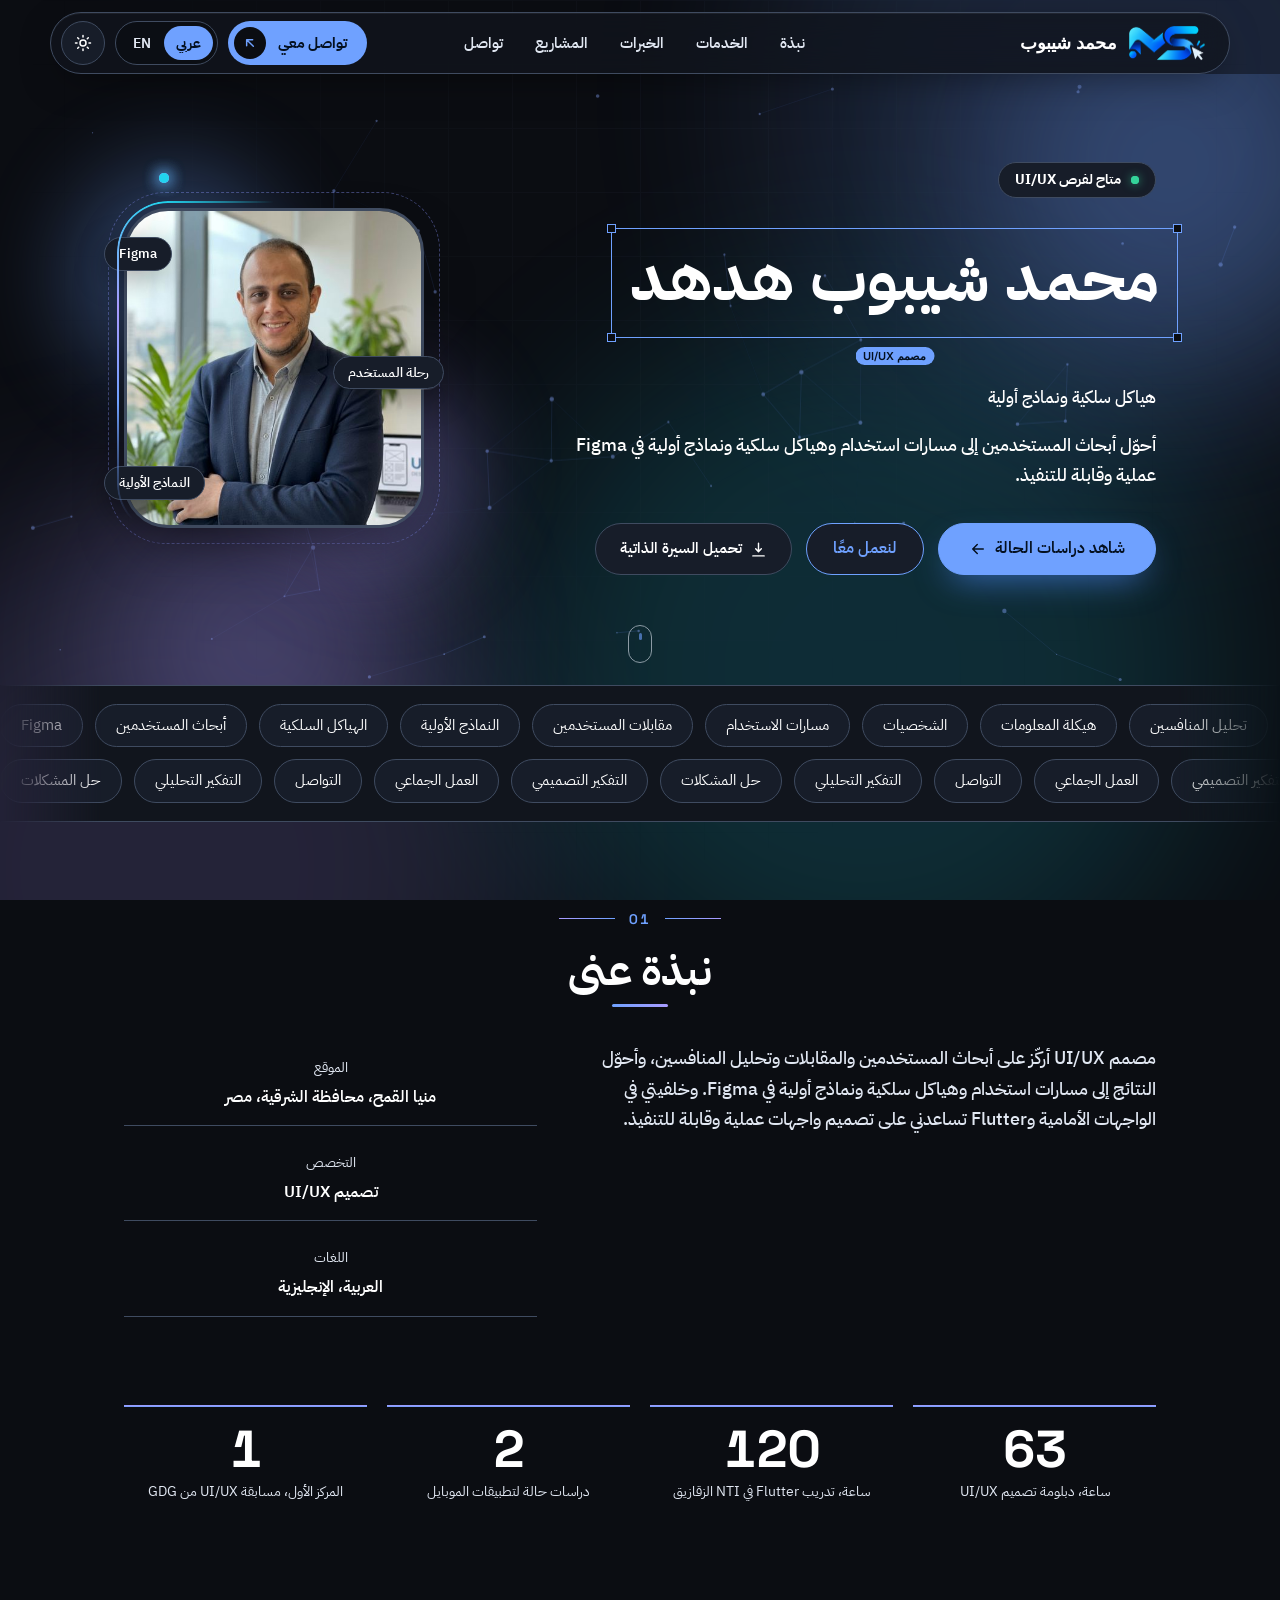
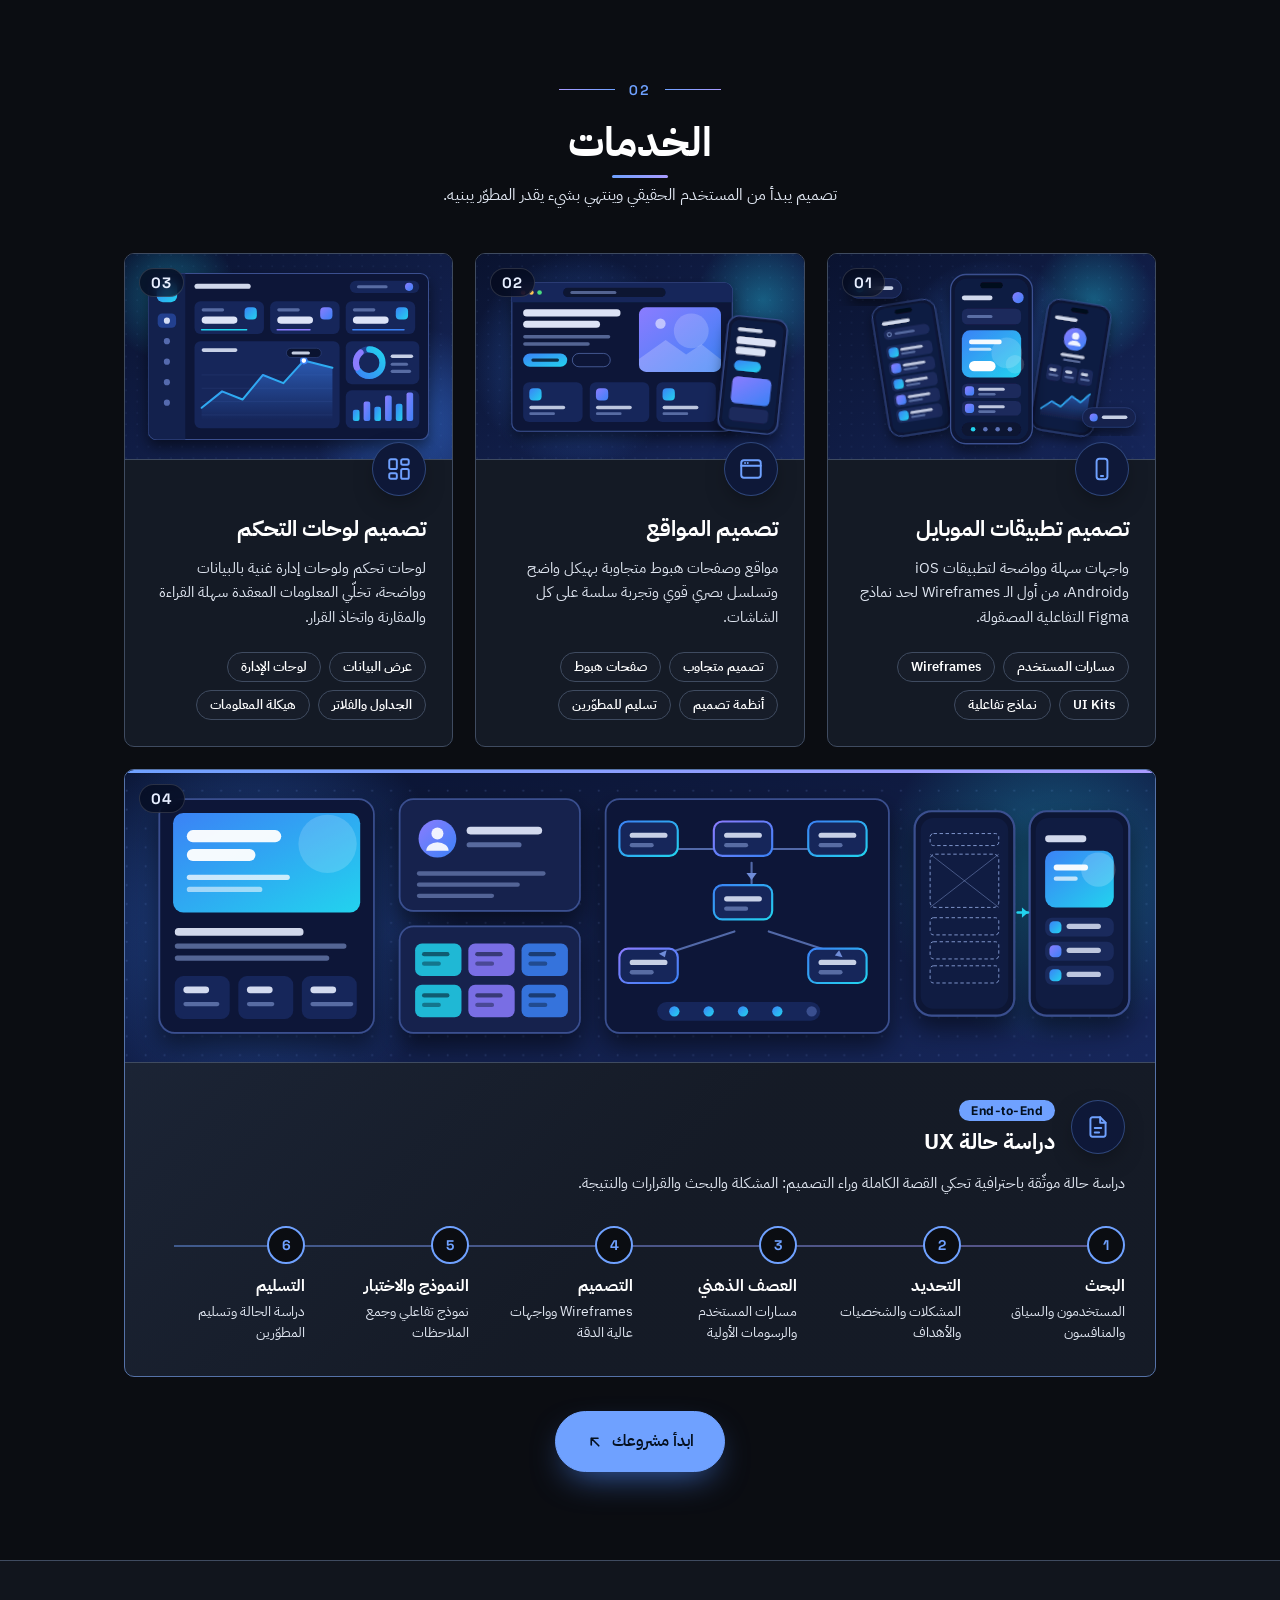
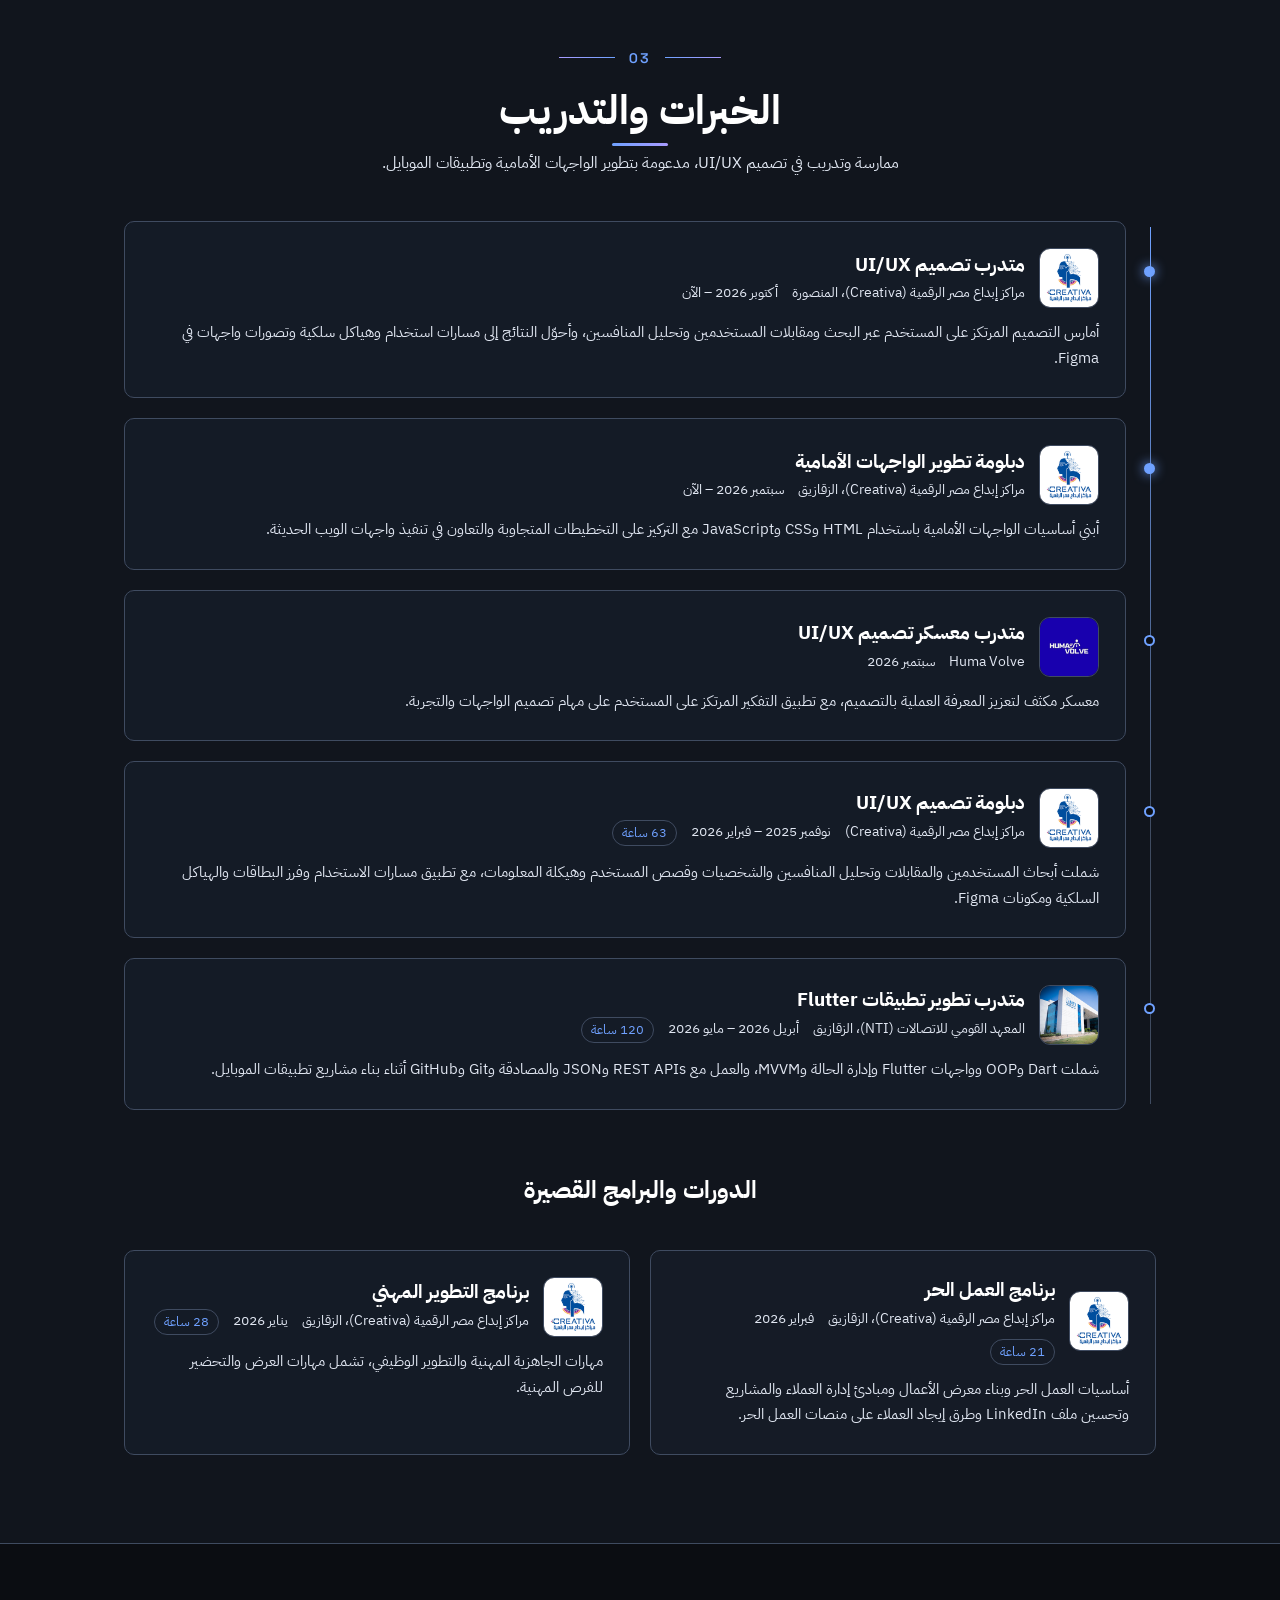
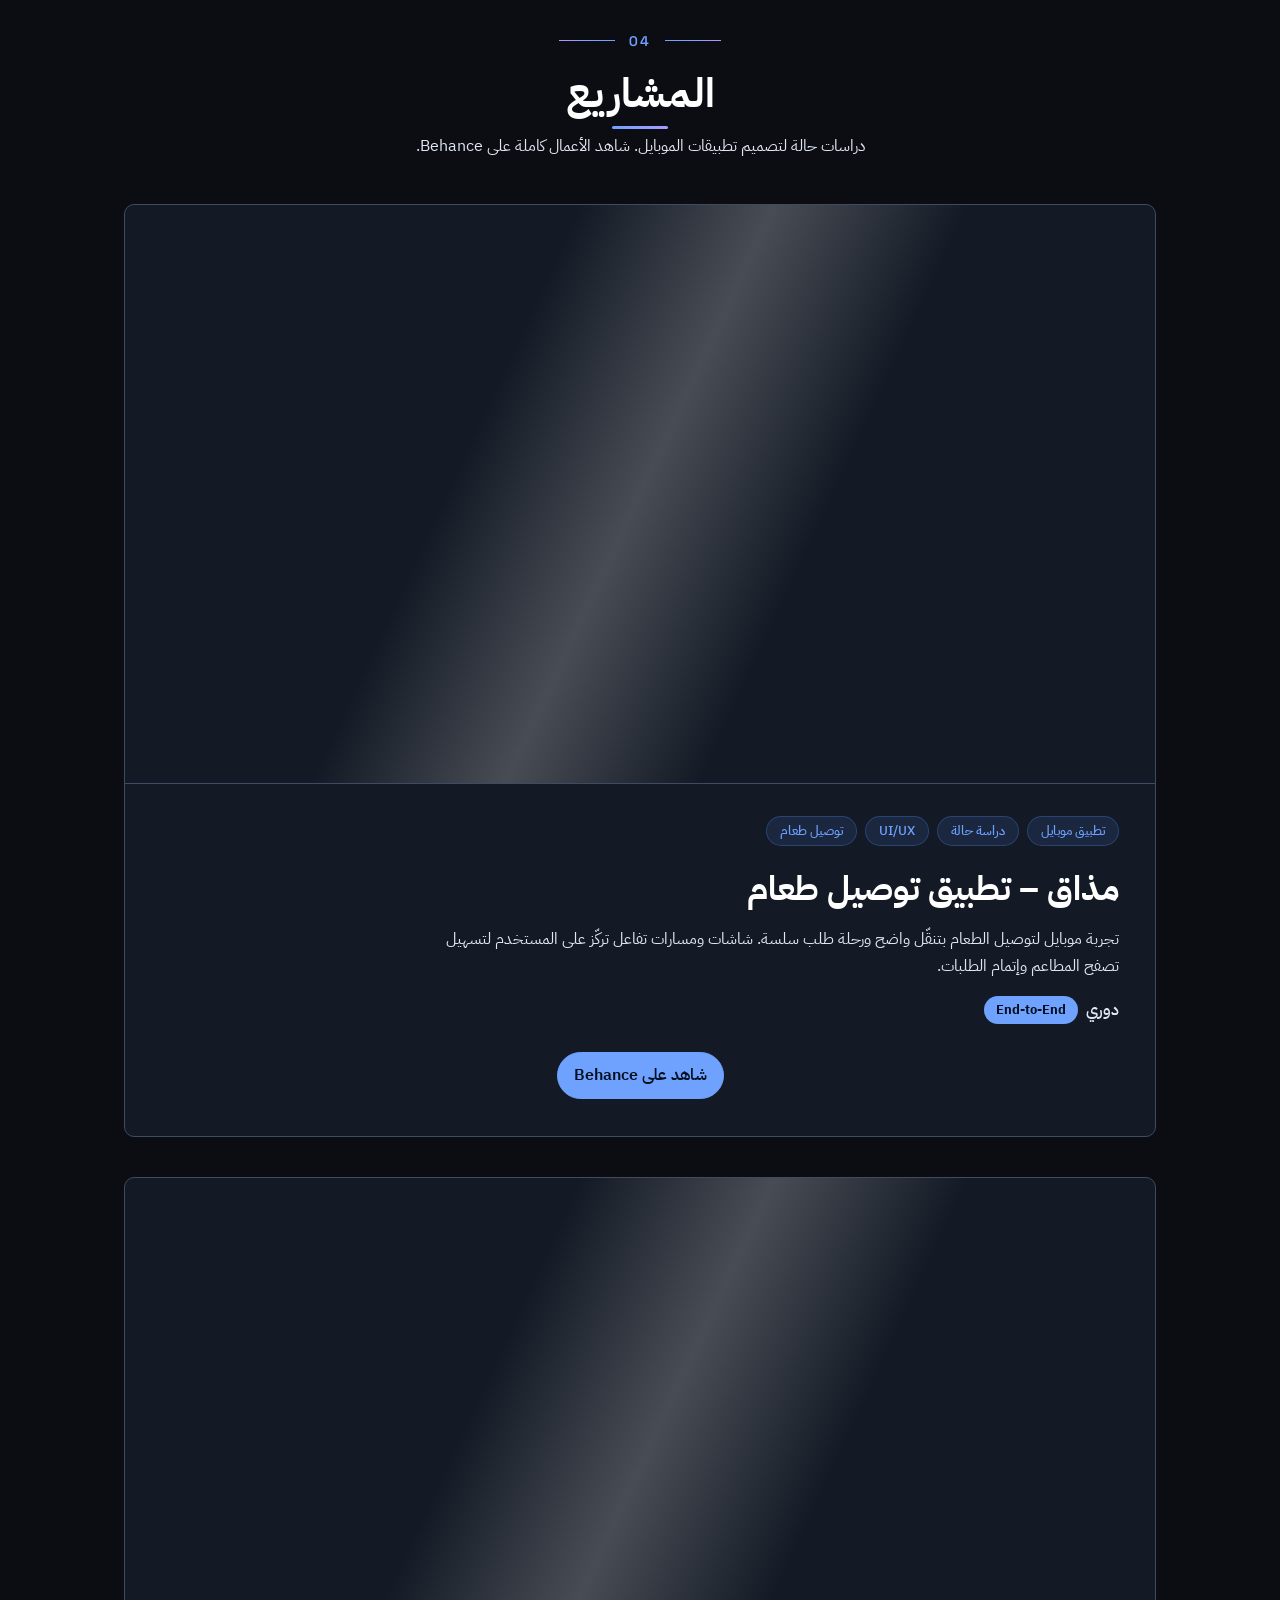
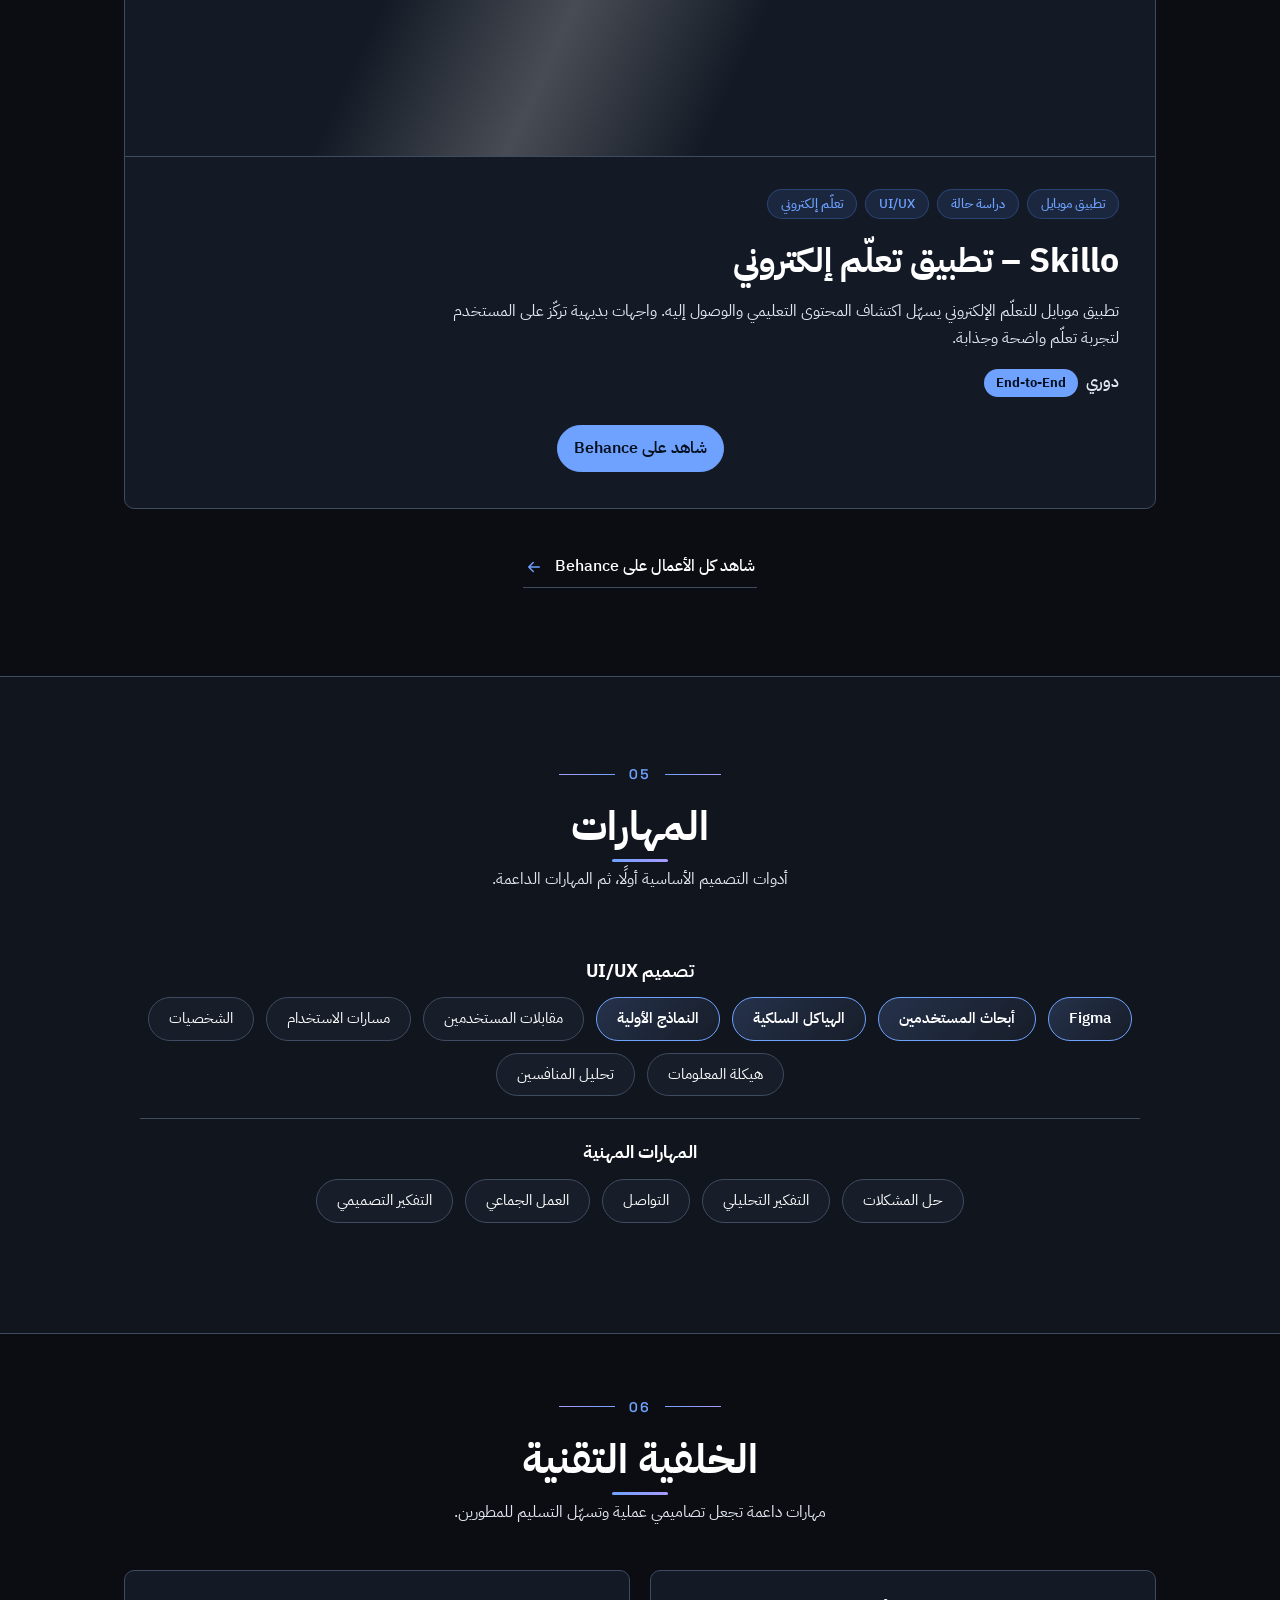
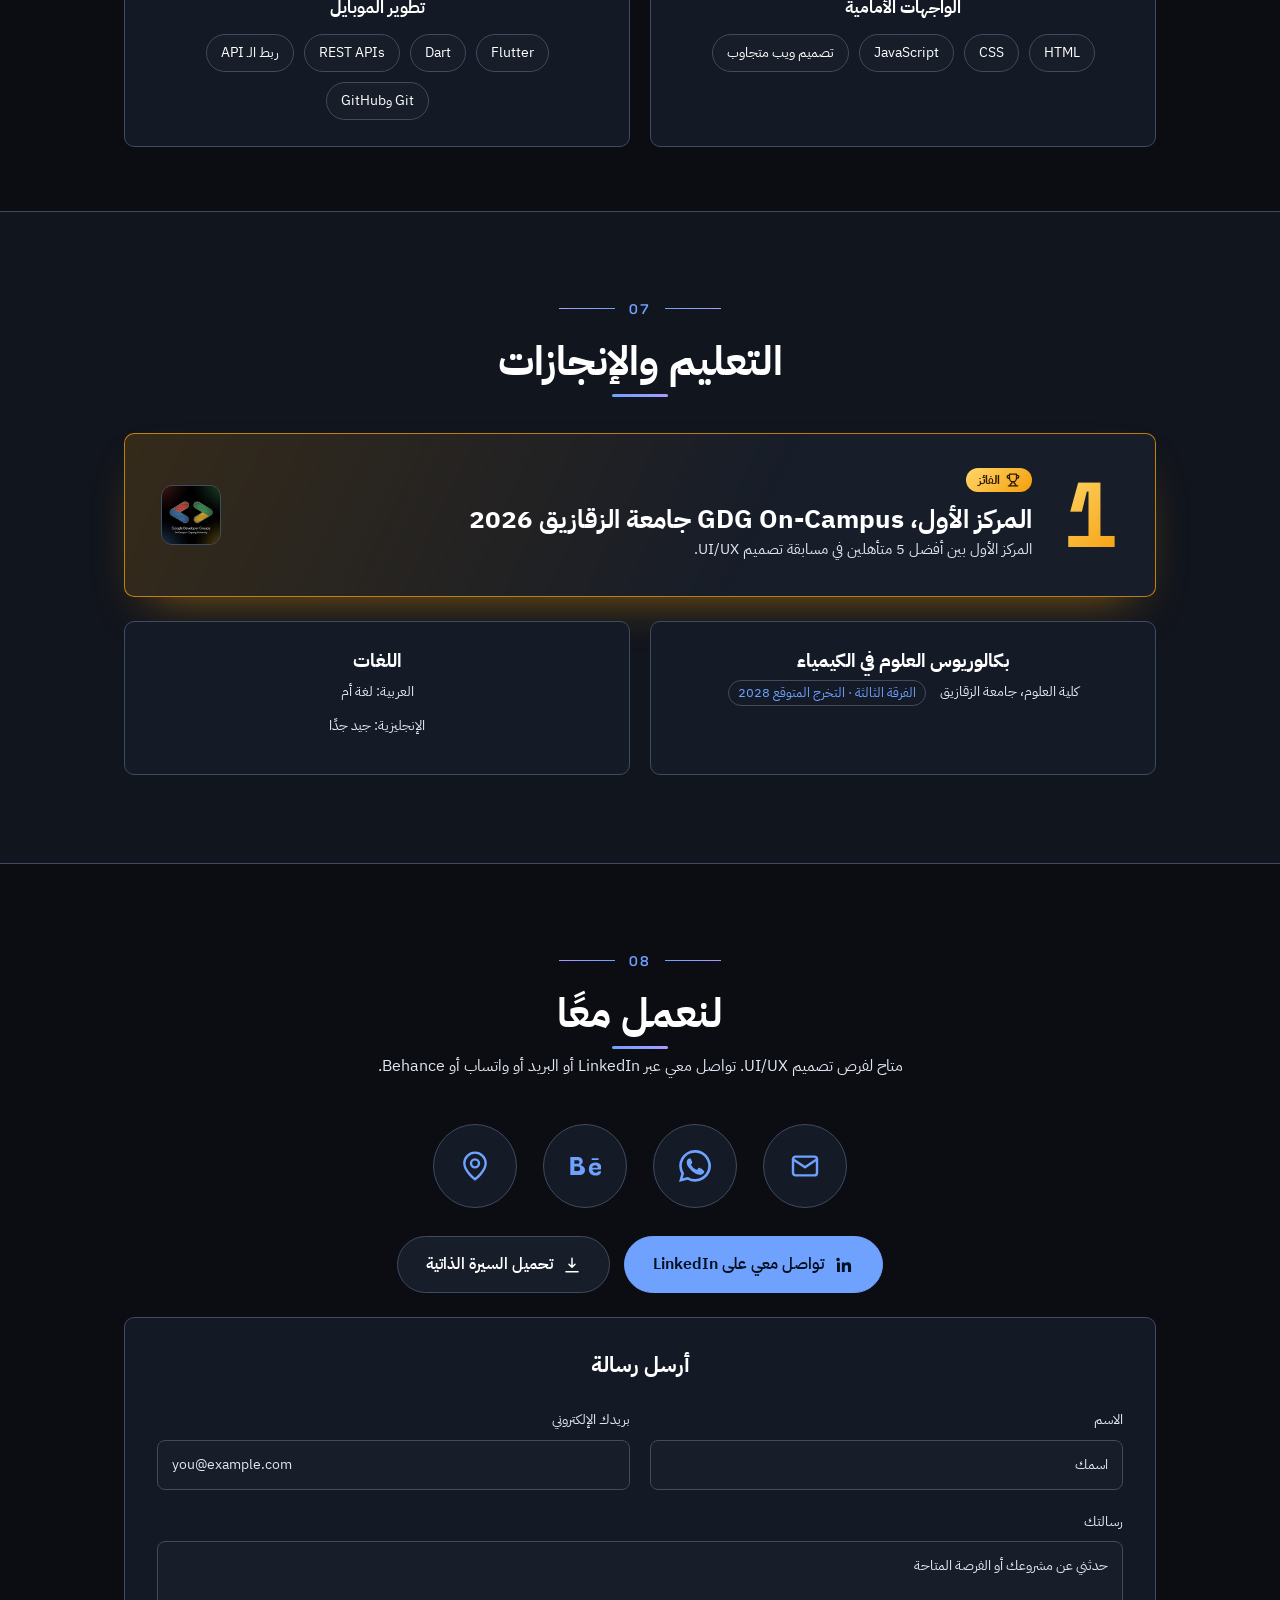
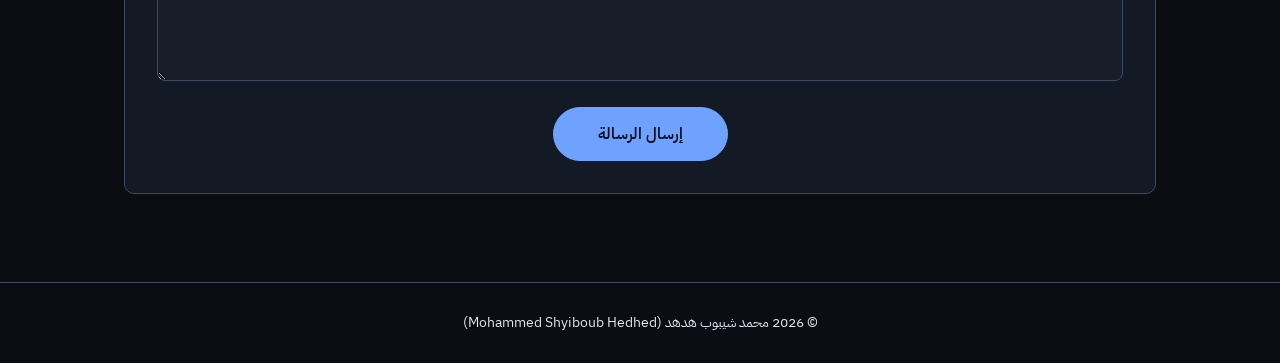
==== commit 37c2f82f: "Add files via upload" ====
--- a/ar/index.html
+++ b/ar/index.html
@@ -14,7 +14,7 @@
 
 <!-- ========== START: SEO (generated by build.js from seo.config.json; edit the config, not the output) ========== -->
 <title>محمد شيبوب هدهد – مصمم UI/UX | معرض الأعمال</title>
-<meta name="description" content="الموقع الرسمي لمحمد شيبوب هدهد، مصمم UI/UX من مصر. دراسات حالة لتطبيقات الموبايل، أبحاث المستخدمين، الهياكل السلكية ونماذج Figma الأولية.">
+<meta name="description" content="Mohamed Shyiboub Hedhed is a UI/UX Designer in Egypt specializing in UX Research, User Interface Design, Wireframing, Prototyping and Figma. محمد شيبوب مصمم واجهات وتجربة مستخدم.">
 <meta name="keywords" content="محمد شيبوب, محمد شيبوب هدهد, محمد شيبوب مصمم, محمد شيبوب UI/UX, مصمم واجهات مستخدم مصر, معرض أعمال محمد شيبوب, الشرقية, منيا القمح">
 <meta name="author" content="محمد شيبوب هدهد">
 <meta name="robots" content="index,follow,max-image-preview:large,max-snippet:-1">
@@ -25,7 +25,7 @@
 <meta property="og:type" content="website">
 <meta property="og:site_name" content="محمد شيبوب هدهد – معرض الأعمال">
 <meta property="og:title" content="محمد شيبوب هدهد – مصمم UI/UX | معرض الأعمال">
-<meta property="og:description" content="الموقع الرسمي لمحمد شيبوب هدهد، مصمم UI/UX من مصر. دراسات حالة لتطبيقات الموبايل، أبحاث المستخدمين، الهياكل السلكية ونماذج Figma الأولية.">
+<meta property="og:description" content="Mohamed Shyiboub Hedhed is a UI/UX Designer in Egypt specializing in UX Research, User Interface Design, Wireframing, Prototyping and Figma. محمد شيبوب مصمم واجهات وتجربة مستخدم.">
 <meta property="og:url" content="https://YOUR-DOMAIN.com/ar/">
 <meta property="og:locale" content="ar_EG">
 <meta property="og:locale:alternate" content="en_US">
@@ -35,12 +35,12 @@
 <meta property="og:image:alt" content="محمد شيبوب هدهد، مصمم UI/UX">
 <meta name="twitter:card" content="summary">
 <meta name="twitter:title" content="محمد شيبوب هدهد – مصمم UI/UX | معرض الأعمال">
-<meta name="twitter:description" content="الموقع الرسمي لمحمد شيبوب هدهد، مصمم UI/UX من مصر. دراسات حالة لتطبيقات الموبايل، أبحاث المستخدمين، الهياكل السلكية ونماذج Figma الأولية.">
+<meta name="twitter:description" content="Mohamed Shyiboub Hedhed is a UI/UX Designer in Egypt specializing in UX Research, User Interface Design, Wireframing, Prototyping and Figma. محمد شيبوب مصمم واجهات وتجربة مستخدم.">
 <meta name="twitter:image" content="https://YOUR-DOMAIN.com/assets/images/profile.jpg">
 <link rel="icon" href="../assets/favicon.svg" type="image/svg+xml">
 <link rel="icon" href="../assets/favicon-48.png" type="image/png" sizes="48x48">
 <link rel="apple-touch-icon" href="../assets/apple-touch-icon.png">
-<script type="application/ld+json">{"@context":"https://schema.org","@graph":[{"@type":"Person","@id":"https://YOUR-DOMAIN.com/#person","name":"محمد شيبوب هدهد","alternateName":["Mohamed Shyiboub","Mohammed Shyiboub","Mohamed Shyiboub Hedhed","محمد شيبوب"],"jobTitle":"مصمم UI/UX","description":"الموقع الرسمي لمحمد شيبوب هدهد، مصمم UI/UX من مصر. دراسات حالة لتطبيقات الموبايل، أبحاث المستخدمين، الهياكل السلكية ونماذج Figma الأولية.","url":"https://YOUR-DOMAIN.com/ar/","image":"https://YOUR-DOMAIN.com/assets/images/profile.jpg","sameAs":["https://www.linkedin.com/in/mohammed-shyiboub-hedhed","https://www.behance.net/mohammeshyibou"],"address":{"@type":"PostalAddress","addressLocality":"Minya Al Qamh","addressRegion":"Sharqia","addressCountry":"EG"},"knowsAbout":["Figma","أبحاث المستخدمين","الهياكل السلكية","النماذج الأولية","مقابلات المستخدمين","مسارات الاستخدام","الشخصيات","هيكلة المعلومات","تحليل المنافسين","HTML","CSS","JavaScript","تصميم ويب متجاوب","Flutter","Dart","REST APIs","ربط الـ API","Git وGitHub"],"knowsLanguage":["ar","en"]},{"@type":"WebSite","@id":"https://YOUR-DOMAIN.com/ar/#website","url":"https://YOUR-DOMAIN.com/ar/","name":"محمد شيبوب هدهد – معرض الأعمال","inLanguage":"ar","publisher":{"@id":"https://YOUR-DOMAIN.com/#person"}},{"@type":"ProfilePage","@id":"https://YOUR-DOMAIN.com/ar/#profile","url":"https://YOUR-DOMAIN.com/ar/","name":"محمد شيبوب هدهد – مصمم UI/UX | معرض الأعمال","description":"الموقع الرسمي لمحمد شيبوب هدهد، مصمم UI/UX من مصر. دراسات حالة لتطبيقات الموبايل، أبحاث المستخدمين، الهياكل السلكية ونماذج Figma الأولية.","inLanguage":"ar","isPartOf":{"@id":"https://YOUR-DOMAIN.com/ar/#website"},"mainEntity":{"@id":"https://YOUR-DOMAIN.com/#person"},"primaryImageOfPage":"https://YOUR-DOMAIN.com/assets/images/profile.jpg"},{"@type":"CreativeWork","name":"مذاق – تطبيق توصيل طعام","description":"تجربة موبايل لتوصيل الطعام بتنقّل واضح ورحلة طلب سلسة. شاشات ومسارات تفاعل تركّز على المستخدم لتسهيل تصفح المطاعم وإتمام الطلبات.","inLanguage":"ar","author":{"@id":"https://YOUR-DOMAIN.com/#person"},"url":"https://www.behance.net/gallery/251943223/Mazaq-Food-Delivery-App-UXUI-Case-Study"},{"@type":"CreativeWork","name":"Skillo – تطبيق تعلّم إلكتروني","description":"تطبيق موبايل للتعلّم الإلكتروني يسهّل اكتشاف المحتوى التعليمي والوصول إليه. واجهات بديهية تركّز على المستخدم لتجربة تعلّم واضحة وجذابة.","inLanguage":"ar","author":{"@id":"https://YOUR-DOMAIN.com/#person"},"url":"https://www.behance.net/gallery/249426463/Skillo-App-Mobile-UIUX-Design-Case-Study"}]}</script>
+<script type="application/ld+json">{"@context":"https://schema.org","@graph":[{"@type":"Person","@id":"https://YOUR-DOMAIN.com/#person","name":"محمد شيبوب هدهد","alternateName":["Mohamed Shyiboub","Mohammed Shyiboub","Mohamed Shyiboub Hedhed","محمد شيبوب"],"jobTitle":"مصمم UI/UX","description":"Mohamed Shyiboub Hedhed is a UI/UX Designer in Egypt specializing in UX Research, User Interface Design, Wireframing, Prototyping and Figma. محمد شيبوب مصمم واجهات وتجربة مستخدم.","url":"https://YOUR-DOMAIN.com/ar/","image":"https://YOUR-DOMAIN.com/assets/images/profile.jpg","sameAs":["https://www.linkedin.com/in/mohammed-shyiboub-hedhed","https://www.behance.net/mohammeshyibou"],"address":{"@type":"PostalAddress","addressLocality":"Minya Al Qamh","addressRegion":"Sharqia","addressCountry":"EG"},"knowsAbout":["Figma","أبحاث المستخدمين","الهياكل السلكية","النماذج الأولية","مقابلات المستخدمين","مسارات الاستخدام","الشخصيات","هيكلة المعلومات","تحليل المنافسين","HTML","CSS","JavaScript","تصميم ويب متجاوب","Flutter","Dart","REST APIs","ربط الـ API","Git وGitHub"],"knowsLanguage":["ar","en"]},{"@type":"WebSite","@id":"https://YOUR-DOMAIN.com/ar/#website","url":"https://YOUR-DOMAIN.com/ar/","name":"محمد شيبوب هدهد – معرض الأعمال","inLanguage":"ar","publisher":{"@id":"https://YOUR-DOMAIN.com/#person"}},{"@type":"ProfilePage","@id":"https://YOUR-DOMAIN.com/ar/#profile","url":"https://YOUR-DOMAIN.com/ar/","name":"محمد شيبوب هدهد – مصمم UI/UX | معرض الأعمال","description":"Mohamed Shyiboub Hedhed is a UI/UX Designer in Egypt specializing in UX Research, User Interface Design, Wireframing, Prototyping and Figma. محمد شيبوب مصمم واجهات وتجربة مستخدم.","inLanguage":"ar","isPartOf":{"@id":"https://YOUR-DOMAIN.com/ar/#website"},"mainEntity":{"@id":"https://YOUR-DOMAIN.com/#person"},"primaryImageOfPage":"https://YOUR-DOMAIN.com/assets/images/profile.jpg"},{"@type":"CreativeWork","name":"مذاق – تطبيق توصيل طعام","description":"تجربة موبايل لتوصيل الطعام بتنقّل واضح ورحلة طلب سلسة. شاشات ومسارات تفاعل تركّز على المستخدم لتسهيل تصفح المطاعم وإتمام الطلبات.","inLanguage":"ar","author":{"@id":"https://YOUR-DOMAIN.com/#person"},"url":"https://www.behance.net/gallery/251943223/Mazaq-Food-Delivery-App-UXUI-Case-Study"},{"@type":"CreativeWork","name":"Skillo – تطبيق تعلّم إلكتروني","description":"تطبيق موبايل للتعلّم الإلكتروني يسهّل اكتشاف المحتوى التعليمي والوصول إليه. واجهات بديهية تركّز على المستخدم لتجربة تعلّم واضحة وجذابة.","inLanguage":"ar","author":{"@id":"https://YOUR-DOMAIN.com/#person"},"url":"https://www.behance.net/gallery/249426463/Skillo-App-Mobile-UIUX-Design-Case-Study"}]}</script>
 <!-- ========== END: SEO ========== -->
 
 <!-- ========== START: Fonts ==========
--- a/css/v2.css
+++ b/css/v2.css
@@ -541,16 +541,17 @@
 
   /* three hero buttons side by side in ONE row */
   .cta{flex-wrap:nowrap;gap:8px;margin-top:26px}
-  .cta .btn.big,.cta .btn.pri.big,.cta .btn.out.big{flex:1 1 0;min-width:0;height:46px;padding:0 8px;gap:6px;justify-content:center;font-size:13px;box-shadow:none;white-space:nowrap}
+  .cta .btn.big,.cta .btn.pri.big,.cta .btn.out.big{flex:1 1 0;min-width:0;height:52px;padding:0 8px;gap:6px;justify-content:center;font-size:14.5px;font-weight:700;box-shadow:none;white-space:nowrap}
   .cta .btn.pri.big{flex-grow:1.15}
   .cta .btn svg.ar,.cta .btn .dl{display:none}
   .t-l{display:none}
   .t-s{display:inline}
 
   /* LinkedIn + CV buttons in one row too */
-  .cvw{flex-wrap:nowrap;gap:10px}
-  .cvw .cvb{flex:1 1 0;min-width:0;justify-content:center;padding:12px 10px;font-size:13px;text-align:center;line-height:1.3;gap:8px}
-  .cvw .cvb svg{width:16px;height:16px;flex:none}
+  /* same row (EN + AR), comfortable fixed height */
+  .cvw{flex-direction:row;flex-wrap:nowrap;gap:10px;align-items:stretch}
+  .cvw .cvb{flex:1 1 0;min-width:0;height:54px;justify-content:center;padding:0 10px;font-size:14px;font-weight:700;text-align:center;line-height:1.25;gap:8px}
+  .cvw .cvb svg{width:18px;height:18px;flex:none}
 
   /* contact icons: four in a row */
   .icons{gap:14px}
@@ -562,7 +563,7 @@
 /* ---------- 5c) small phones: nav brand text hidden (the logo stays), slightly tighter ---------- */
 @media(max-width:420px){
   .logo span{display:none}
-  .cta .btn.big,.cta .btn.pri.big,.cta .btn.out.big{font-size:12.5px;padding:0 6px}
+  .cta .btn.big,.cta .btn.pri.big,.cta .btn.out.big{font-size:14px;padding:0 4px}
 }
 .logo span{white-space:nowrap}
 
@@ -690,3 +691,6 @@
 
 /* ---------- Contact form: bigger submit button ---------- */
 .fm button[type=submit]{height:54px;padding:0 44px;font-size:16px}
+
+/* ---------- Project cards: "View on Behance" button centred ---------- */
+.proj .pb .btn{align-self:center}
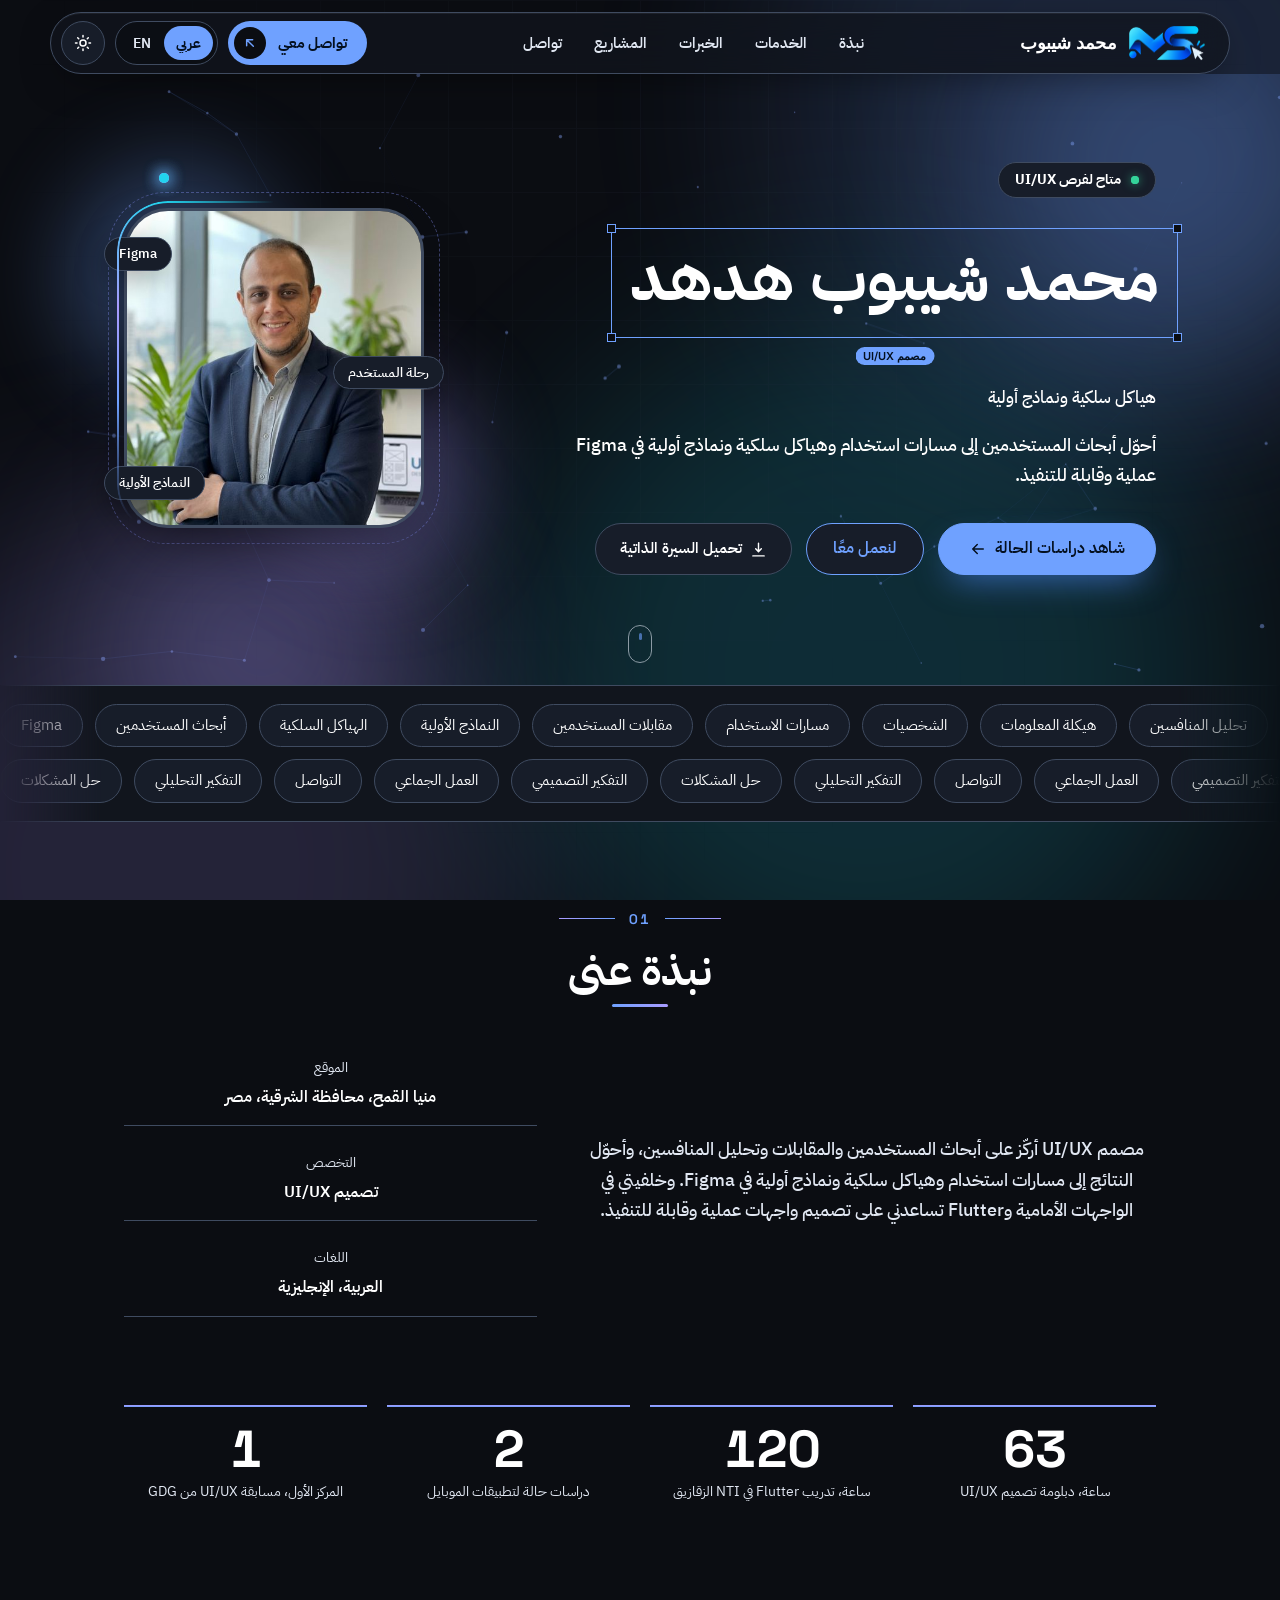
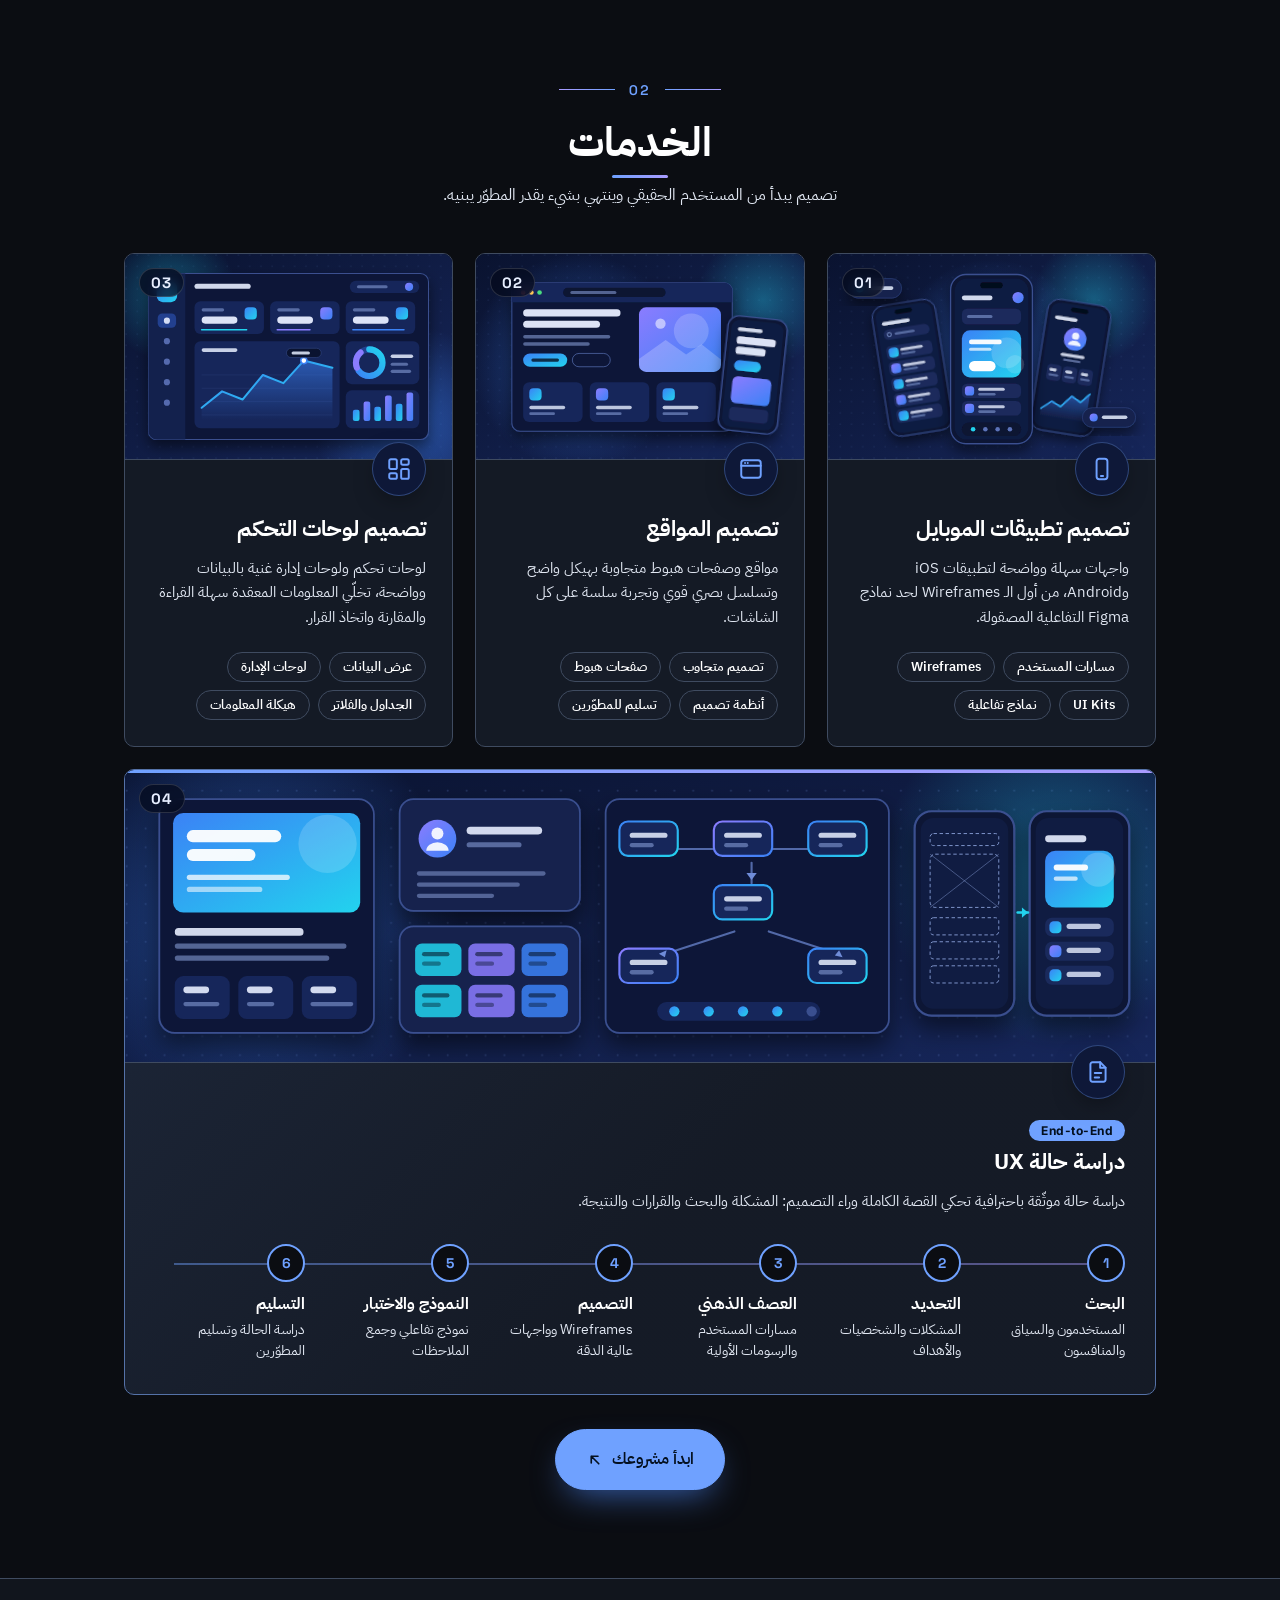
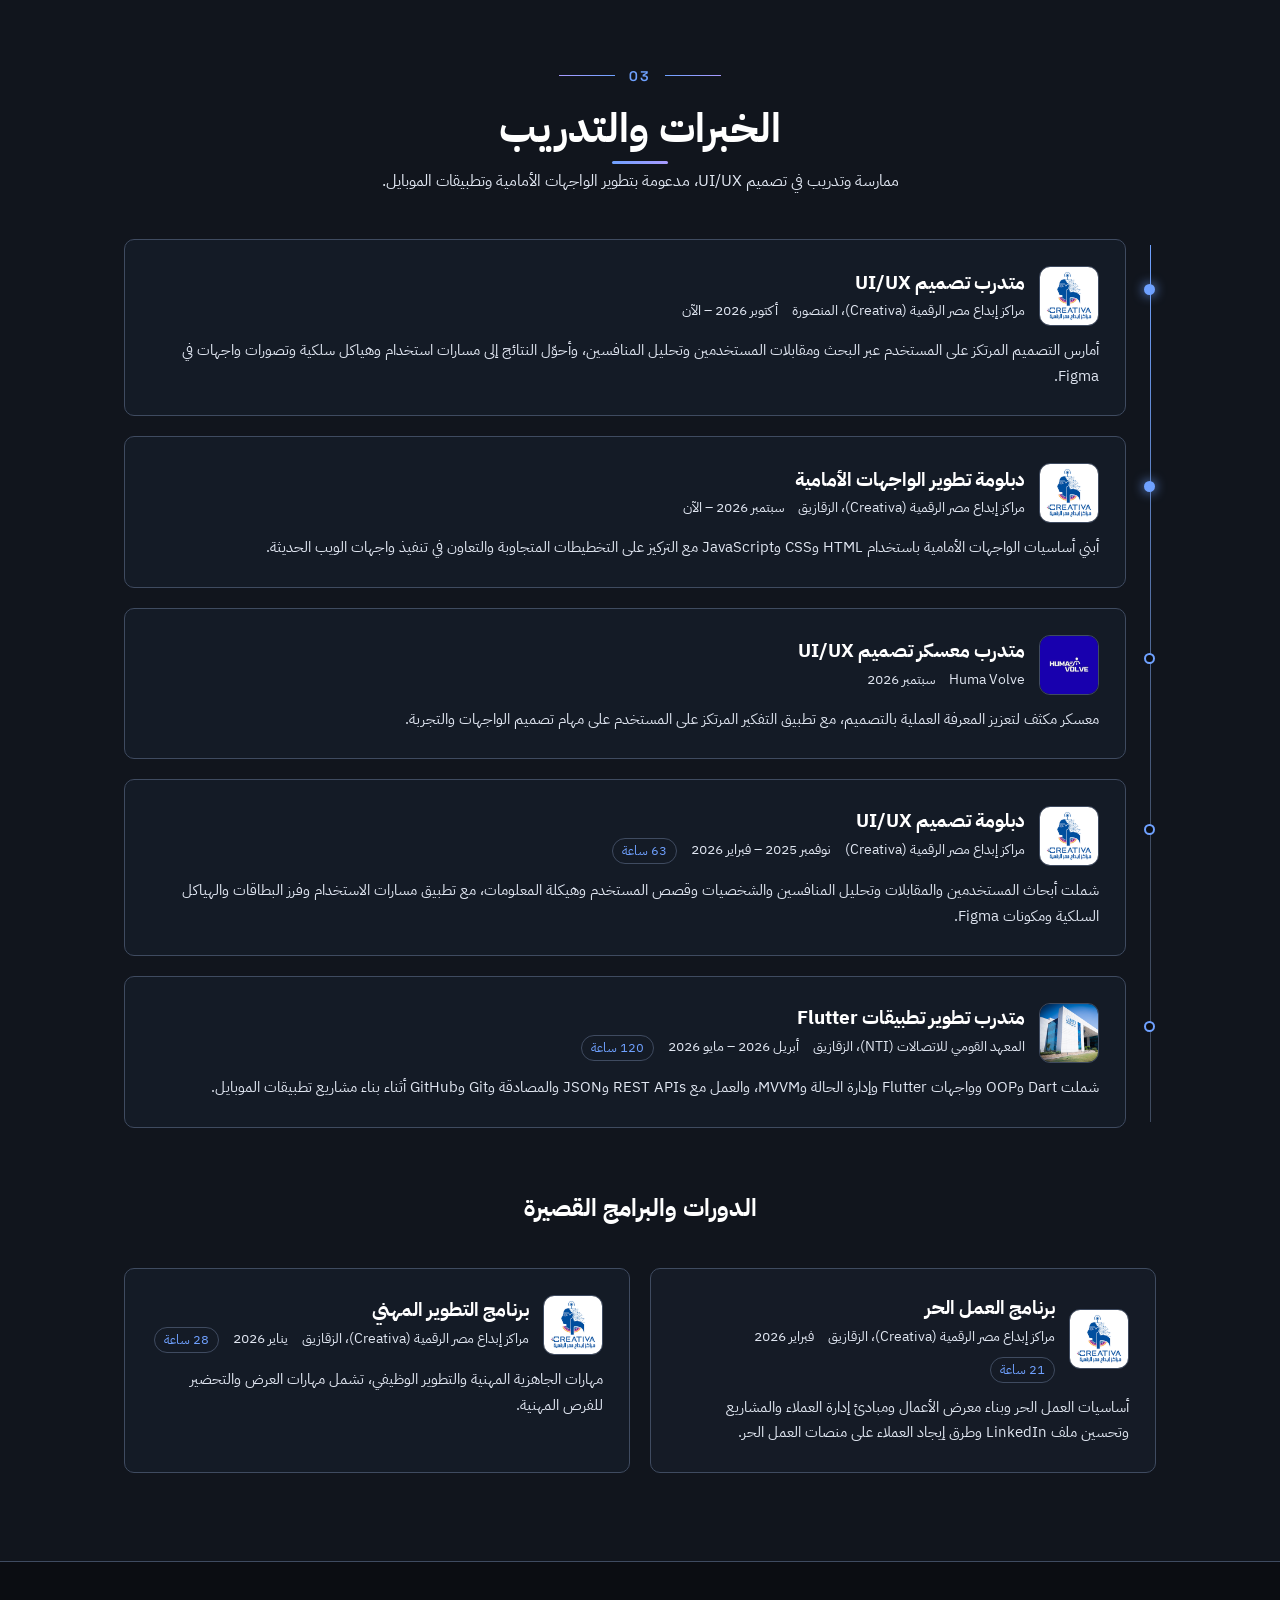
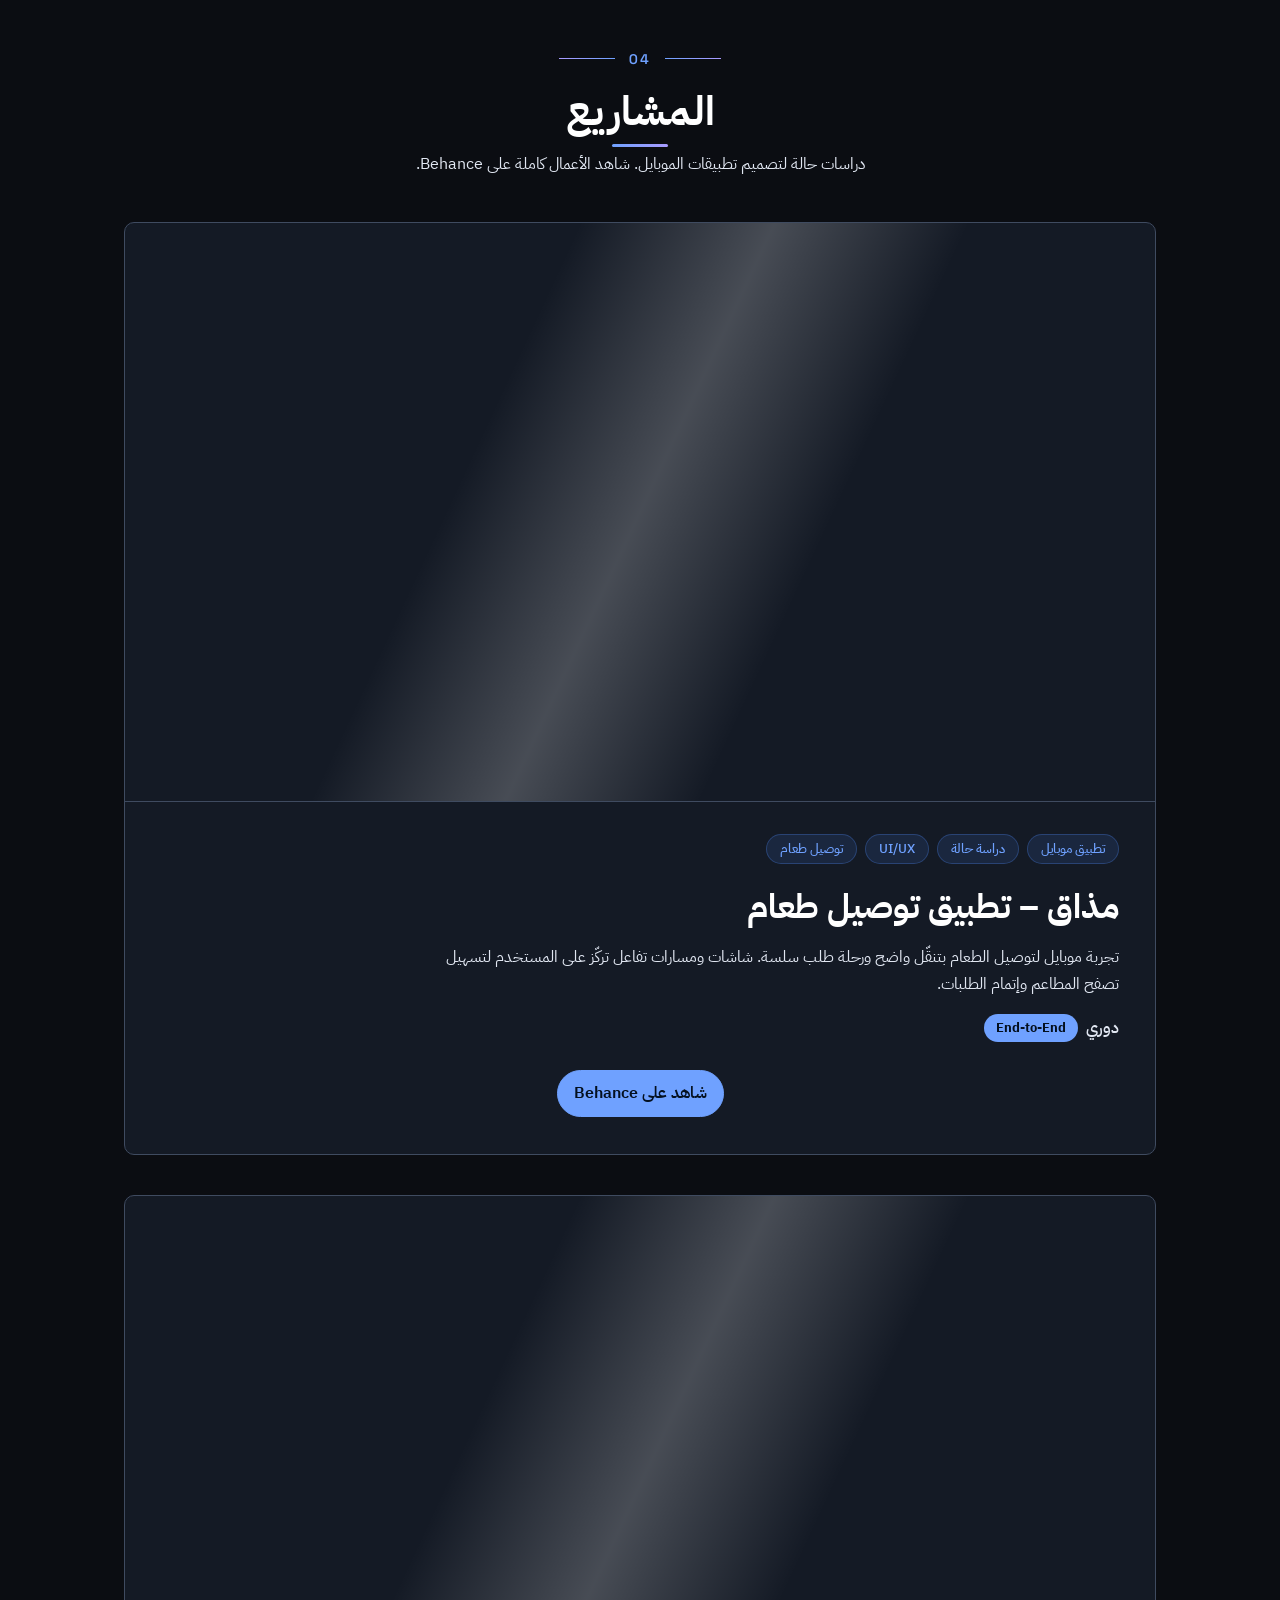
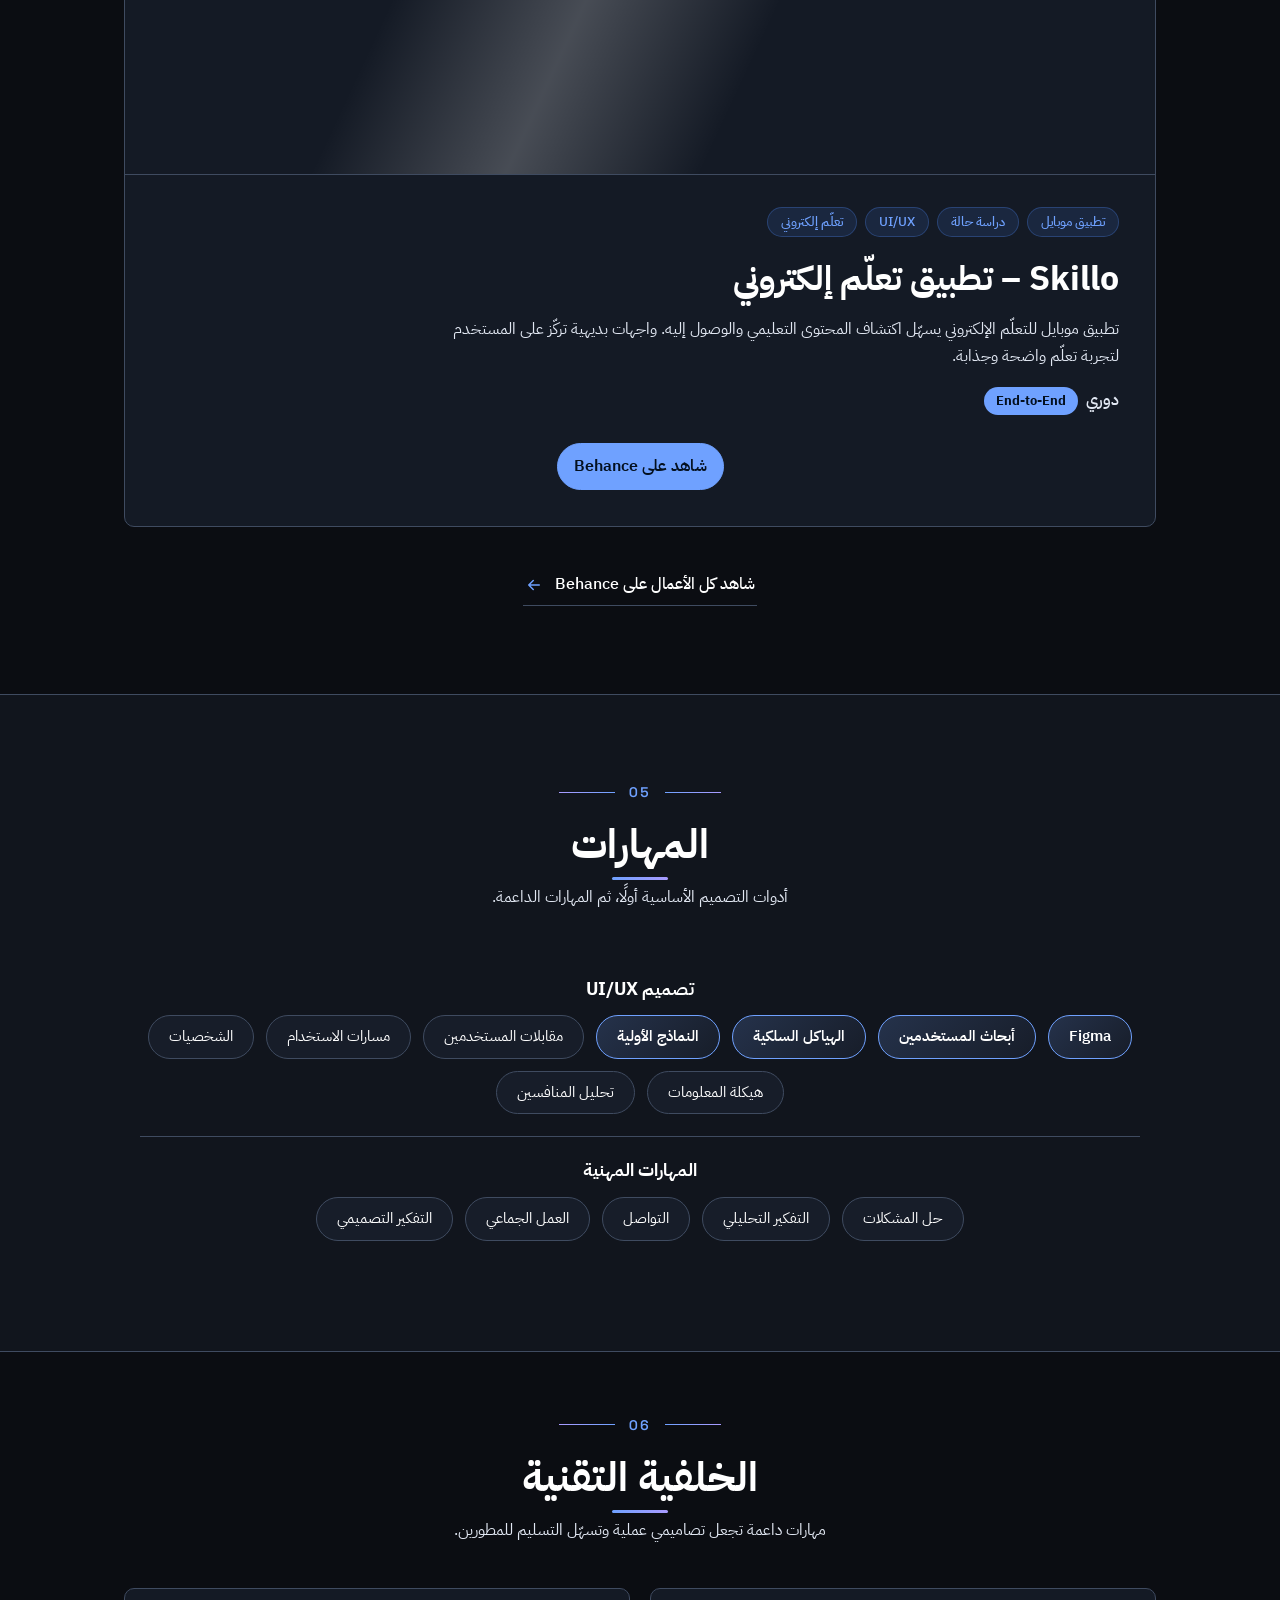
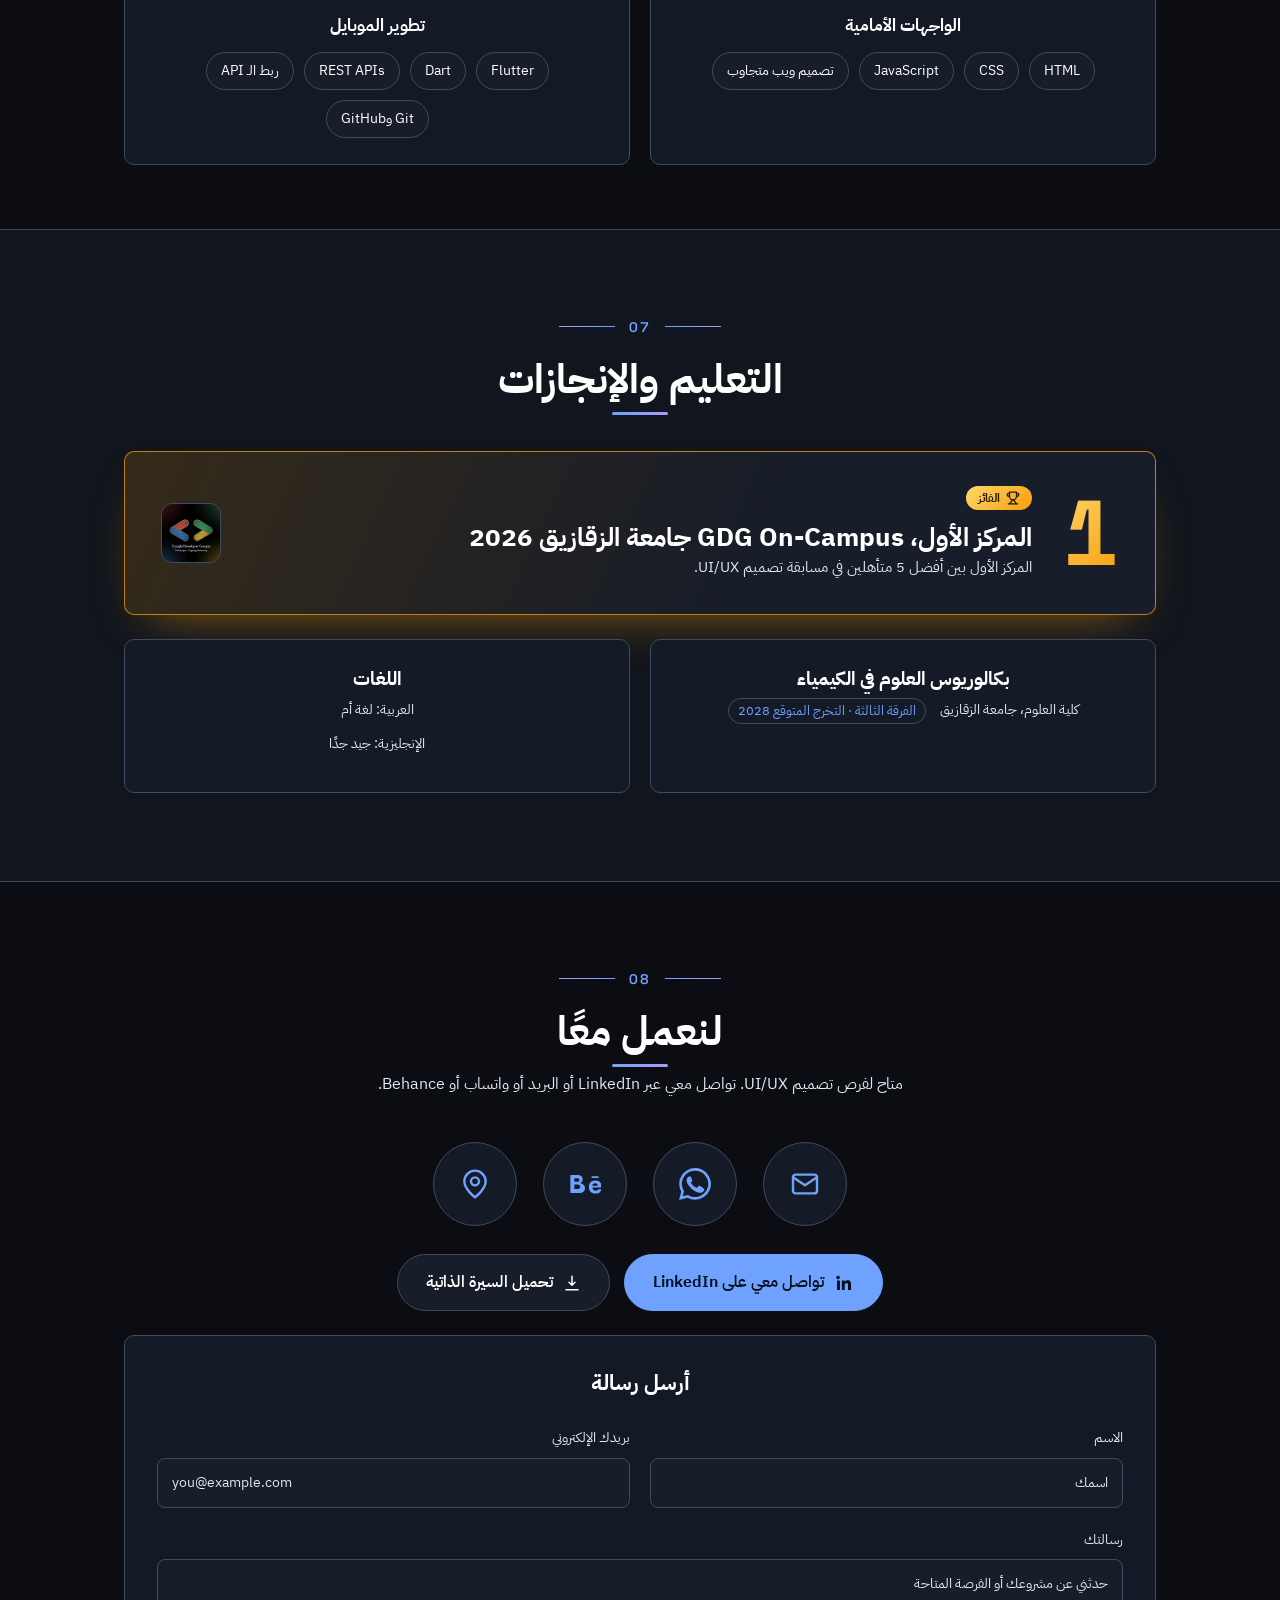
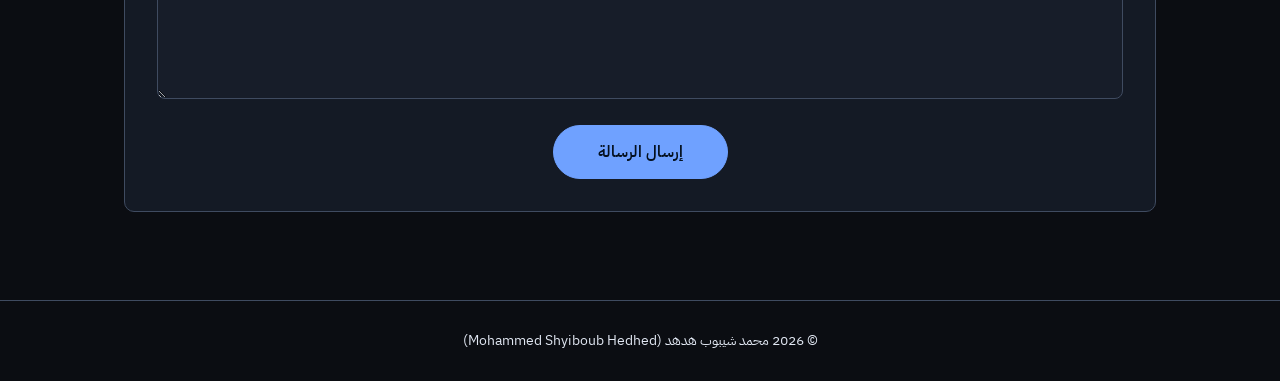
==== commit 4cebec00: "Add files via upload" ====
--- a/ar/index.html
+++ b/ar/index.html
@@ -1,235 +1,1265 @@
-<!DOCTYPE html>
+<!doctype html>
 <html lang="ar" dir="rtl">
-<head>
-<meta name="google-site-verification" content="I2OF4bAolWEwbGdU4BHwBPYQkg1iwnmEWLjPMKQoPrQ" />
-<meta charset="utf-8">
-<meta name="viewport" content="width=device-width, initial-scale=1, viewport-fit=cover">
-<meta name="color-scheme" content="dark light">
-<meta name="theme-color" content="#0B0D12">
-
-<!-- ========== START: Theme (runs before the page paints, so there is no light flash) ==========
+  <head>
+    <meta name="google-site-verification" content="I2OF4bAolWEwbGdU4BHwBPYQkg1iwnmEWLjPMKQoPrQ" />
+    <meta charset="utf-8" />
+    <meta name="viewport" content="width=device-width, initial-scale=1, viewport-fit=cover" />
+    <meta name="color-scheme" content="dark light" />
+    <meta name="theme-color" content="#0B0D12" />
+
+    <!-- ========== START: Theme (runs before the page paints, so there is no light flash) ==========
      Dark is the default. Light is used only if the visitor picked it with the toggle button. -->
-<script>(function(){var t="dark";try{var s=localStorage.getItem("theme");if(s==="light"||s==="dark")t=s}catch(e){}document.documentElement.setAttribute("data-theme",t);if(t==="light"){var m=document.querySelector('meta[name="theme-color"]');if(m)m.setAttribute("content","#F6F8FC")}})()</script>
-<!-- ========== END: Theme ========== -->
-
-<!-- ========== START: SEO (generated by build.js from seo.config.json; edit the config, not the output) ========== -->
-<title>محمد شيبوب هدهد – مصمم UI/UX | معرض الأعمال</title>
-<meta name="description" content="Mohamed Shyiboub Hedhed is a UI/UX Designer in Egypt specializing in UX Research, User Interface Design, Wireframing, Prototyping and Figma. محمد شيبوب مصمم واجهات وتجربة مستخدم.">
-<meta name="keywords" content="محمد شيبوب, محمد شيبوب هدهد, محمد شيبوب مصمم, محمد شيبوب UI/UX, مصمم واجهات مستخدم مصر, معرض أعمال محمد شيبوب, الشرقية, منيا القمح">
-<meta name="author" content="محمد شيبوب هدهد">
-<meta name="robots" content="index,follow,max-image-preview:large,max-snippet:-1">
-<link rel="canonical" href="https://YOUR-DOMAIN.com/ar/">
-<link rel="alternate" hreflang="en" href="https://YOUR-DOMAIN.com/">
-<link rel="alternate" hreflang="ar" href="https://YOUR-DOMAIN.com/ar/">
-<link rel="alternate" hreflang="x-default" href="https://YOUR-DOMAIN.com/">
-<meta property="og:type" content="website">
-<meta property="og:site_name" content="محمد شيبوب هدهد – معرض الأعمال">
-<meta property="og:title" content="محمد شيبوب هدهد – مصمم UI/UX | معرض الأعمال">
-<meta property="og:description" content="Mohamed Shyiboub Hedhed is a UI/UX Designer in Egypt specializing in UX Research, User Interface Design, Wireframing, Prototyping and Figma. محمد شيبوب مصمم واجهات وتجربة مستخدم.">
-<meta property="og:url" content="https://YOUR-DOMAIN.com/ar/">
-<meta property="og:locale" content="ar_EG">
-<meta property="og:locale:alternate" content="en_US">
-<meta property="og:image" content="https://YOUR-DOMAIN.com/assets/images/profile.jpg">
-<meta property="og:image:width" content="520">
-<meta property="og:image:height" content="520">
-<meta property="og:image:alt" content="محمد شيبوب هدهد، مصمم UI/UX">
-<meta name="twitter:card" content="summary">
-<meta name="twitter:title" content="محمد شيبوب هدهد – مصمم UI/UX | معرض الأعمال">
-<meta name="twitter:description" content="Mohamed Shyiboub Hedhed is a UI/UX Designer in Egypt specializing in UX Research, User Interface Design, Wireframing, Prototyping and Figma. محمد شيبوب مصمم واجهات وتجربة مستخدم.">
-<meta name="twitter:image" content="https://YOUR-DOMAIN.com/assets/images/profile.jpg">
-<link rel="icon" href="../assets/favicon.svg" type="image/svg+xml">
-<link rel="icon" href="../assets/favicon-48.png" type="image/png" sizes="48x48">
-<link rel="apple-touch-icon" href="../assets/apple-touch-icon.png">
-<script type="application/ld+json">{"@context":"https://schema.org","@graph":[{"@type":"Person","@id":"https://YOUR-DOMAIN.com/#person","name":"محمد شيبوب هدهد","alternateName":["Mohamed Shyiboub","Mohammed Shyiboub","Mohamed Shyiboub Hedhed","محمد شيبوب"],"jobTitle":"مصمم UI/UX","description":"Mohamed Shyiboub Hedhed is a UI/UX Designer in Egypt specializing in UX Research, User Interface Design, Wireframing, Prototyping and Figma. محمد شيبوب مصمم واجهات وتجربة مستخدم.","url":"https://YOUR-DOMAIN.com/ar/","image":"https://YOUR-DOMAIN.com/assets/images/profile.jpg","sameAs":["https://www.linkedin.com/in/mohammed-shyiboub-hedhed","https://www.behance.net/mohammeshyibou"],"address":{"@type":"PostalAddress","addressLocality":"Minya Al Qamh","addressRegion":"Sharqia","addressCountry":"EG"},"knowsAbout":["Figma","أبحاث المستخدمين","الهياكل السلكية","النماذج الأولية","مقابلات المستخدمين","مسارات الاستخدام","الشخصيات","هيكلة المعلومات","تحليل المنافسين","HTML","CSS","JavaScript","تصميم ويب متجاوب","Flutter","Dart","REST APIs","ربط الـ API","Git وGitHub"],"knowsLanguage":["ar","en"]},{"@type":"WebSite","@id":"https://YOUR-DOMAIN.com/ar/#website","url":"https://YOUR-DOMAIN.com/ar/","name":"محمد شيبوب هدهد – معرض الأعمال","inLanguage":"ar","publisher":{"@id":"https://YOUR-DOMAIN.com/#person"}},{"@type":"ProfilePage","@id":"https://YOUR-DOMAIN.com/ar/#profile","url":"https://YOUR-DOMAIN.com/ar/","name":"محمد شيبوب هدهد – مصمم UI/UX | معرض الأعمال","description":"Mohamed Shyiboub Hedhed is a UI/UX Designer in Egypt specializing in UX Research, User Interface Design, Wireframing, Prototyping and Figma. محمد شيبوب مصمم واجهات وتجربة مستخدم.","inLanguage":"ar","isPartOf":{"@id":"https://YOUR-DOMAIN.com/ar/#website"},"mainEntity":{"@id":"https://YOUR-DOMAIN.com/#person"},"primaryImageOfPage":"https://YOUR-DOMAIN.com/assets/images/profile.jpg"},{"@type":"CreativeWork","name":"مذاق – تطبيق توصيل طعام","description":"تجربة موبايل لتوصيل الطعام بتنقّل واضح ورحلة طلب سلسة. شاشات ومسارات تفاعل تركّز على المستخدم لتسهيل تصفح المطاعم وإتمام الطلبات.","inLanguage":"ar","author":{"@id":"https://YOUR-DOMAIN.com/#person"},"url":"https://www.behance.net/gallery/251943223/Mazaq-Food-Delivery-App-UXUI-Case-Study"},{"@type":"CreativeWork","name":"Skillo – تطبيق تعلّم إلكتروني","description":"تطبيق موبايل للتعلّم الإلكتروني يسهّل اكتشاف المحتوى التعليمي والوصول إليه. واجهات بديهية تركّز على المستخدم لتجربة تعلّم واضحة وجذابة.","inLanguage":"ar","author":{"@id":"https://YOUR-DOMAIN.com/#person"},"url":"https://www.behance.net/gallery/249426463/Skillo-App-Mobile-UIUX-Design-Case-Study"}]}</script>
-<!-- ========== END: SEO ========== -->
-
-<!-- ========== START: Fonts ==========
+    <script>
+      (function () {
+        var t = "dark";
+        try {
+          var s = localStorage.getItem("theme");
+          if (s === "light" || s === "dark") t = s;
+        } catch (e) {}
+        document.documentElement.setAttribute("data-theme", t);
+        if (t === "light") {
+          var m = document.querySelector('meta[name="theme-color"]');
+          if (m) m.setAttribute("content", "#F6F8FC");
+        }
+      })();
+    </script>
+    <!-- ========== END: Theme ========== -->
+
+    <!-- ========== START: SEO (generated by build.js from seo.config.json; edit the config, not the output) ========== -->
+    <title>محمد شيبوب هدهد – مصمم UI/UX | معرض الأعمال</title>
+    <meta
+      name="description"
+      content="Mohamed Shyiboub Hedhed is a UI/UX Designer in Egypt specializing in UX Research, User Interface Design, Wireframing, Prototyping and Figma. محمد شيبوب مصمم واجهات وتجربة مستخدم."
+    />
+    <meta
+      name="keywords"
+      content="محمد شيبوب, محمد شيبوب هدهد, محمد شيبوب مصمم, محمد شيبوب UI/UX, مصمم واجهات مستخدم مصر, معرض أعمال محمد شيبوب, الشرقية, منيا القمح"
+    />
+    <meta name="author" content="محمد شيبوب هدهد" />
+    <meta name="robots" content="index,follow,max-image-preview:large,max-snippet:-1" />
+    <link rel="canonical" href="https://YOUR-DOMAIN.com/ar/" />
+    <link rel="alternate" hreflang="en" href="https://YOUR-DOMAIN.com/" />
+    <link rel="alternate" hreflang="ar" href="https://YOUR-DOMAIN.com/ar/" />
+    <link rel="alternate" hreflang="x-default" href="https://YOUR-DOMAIN.com/" />
+    <meta property="og:type" content="website" />
+    <meta property="og:site_name" content="محمد شيبوب هدهد – معرض الأعمال" />
+    <meta property="og:title" content="محمد شيبوب هدهد – مصمم UI/UX | معرض الأعمال" />
+    <meta
+      property="og:description"
+      content="Mohamed Shyiboub Hedhed is a UI/UX Designer in Egypt specializing in UX Research, User Interface Design, Wireframing, Prototyping and Figma. محمد شيبوب مصمم واجهات وتجربة مستخدم."
+    />
+    <meta property="og:url" content="https://YOUR-DOMAIN.com/ar/" />
+    <meta property="og:locale" content="ar_EG" />
+    <meta property="og:locale:alternate" content="en_US" />
+    <meta property="og:image" content="https://YOUR-DOMAIN.com/assets/images/profile.jpg" />
+    <meta property="og:image:width" content="520" />
+    <meta property="og:image:height" content="520" />
+    <meta property="og:image:alt" content="محمد شيبوب هدهد، مصمم UI/UX" />
+    <meta name="twitter:card" content="summary" />
+    <meta name="twitter:title" content="محمد شيبوب هدهد – مصمم UI/UX | معرض الأعمال" />
+    <meta
+      name="twitter:description"
+      content="Mohamed Shyiboub Hedhed is a UI/UX Designer in Egypt specializing in UX Research, User Interface Design, Wireframing, Prototyping and Figma. محمد شيبوب مصمم واجهات وتجربة مستخدم."
+    />
+    <meta name="twitter:image" content="https://YOUR-DOMAIN.com/assets/images/profile.jpg" />
+    <link rel="icon" href="../assets/favicon.svg" type="image/svg+xml" />
+    <link rel="icon" href="../assets/favicon-48.png" type="image/png" sizes="48x48" />
+    <link rel="apple-touch-icon" href="../assets/apple-touch-icon.png" />
+    <script type="application/ld+json">
+      {
+        "@context": "https://schema.org",
+        "@graph": [
+          {
+            "@type": "Person",
+            "@id": "https://YOUR-DOMAIN.com/#person",
+            "name": "محمد شيبوب هدهد",
+            "alternateName": [
+              "Mohamed Shyiboub",
+              "Mohammed Shyiboub",
+              "Mohamed Shyiboub Hedhed",
+              "محمد شيبوب"
+            ],
+            "jobTitle": "مصمم UI/UX",
+            "description": "Mohamed Shyiboub Hedhed is a UI/UX Designer in Egypt specializing in UX Research, User Interface Design, Wireframing, Prototyping and Figma. محمد شيبوب مصمم واجهات وتجربة مستخدم.",
+            "url": "https://YOUR-DOMAIN.com/ar/",
+            "image": "https://YOUR-DOMAIN.com/assets/images/profile.jpg",
+            "sameAs": [
+              "https://www.linkedin.com/in/mohammed-shyiboub-hedhed",
+              "https://www.behance.net/mohammeshyibou"
+            ],
+            "address": {
+              "@type": "PostalAddress",
+              "addressLocality": "Minya Al Qamh",
+              "addressRegion": "Sharqia",
+              "addressCountry": "EG"
+            },
+            "knowsAbout": [
+              "Figma",
+              "أبحاث المستخدمين",
+              "الهياكل السلكية",
+              "النماذج الأولية",
+              "مقابلات المستخدمين",
+              "مسارات الاستخدام",
+              "الشخصيات",
+              "هيكلة المعلومات",
+              "تحليل المنافسين",
+              "HTML",
+              "CSS",
+              "JavaScript",
+              "تصميم ويب متجاوب",
+              "Flutter",
+              "Dart",
+              "REST APIs",
+              "ربط الـ API",
+              "Git وGitHub"
+            ],
+            "knowsLanguage": ["ar", "en"]
+          },
+          {
+            "@type": "WebSite",
+            "@id": "https://YOUR-DOMAIN.com/ar/#website",
+            "url": "https://YOUR-DOMAIN.com/ar/",
+            "name": "محمد شيبوب هدهد – معرض الأعمال",
+            "inLanguage": "ar",
+            "publisher": { "@id": "https://YOUR-DOMAIN.com/#person" }
+          },
+          {
+            "@type": "ProfilePage",
+            "@id": "https://YOUR-DOMAIN.com/ar/#profile",
+            "url": "https://YOUR-DOMAIN.com/ar/",
+            "name": "محمد شيبوب هدهد – مصمم UI/UX | معرض الأعمال",
+            "description": "Mohamed Shyiboub Hedhed is a UI/UX Designer in Egypt specializing in UX Research, User Interface Design, Wireframing, Prototyping and Figma. محمد شيبوب مصمم واجهات وتجربة مستخدم.",
+            "inLanguage": "ar",
+            "isPartOf": { "@id": "https://YOUR-DOMAIN.com/ar/#website" },
+            "mainEntity": { "@id": "https://YOUR-DOMAIN.com/#person" },
+            "primaryImageOfPage": "https://YOUR-DOMAIN.com/assets/images/profile.jpg"
+          },
+          {
+            "@type": "CreativeWork",
+            "name": "مذاق – تطبيق توصيل طعام",
+            "description": "تجربة موبايل لتوصيل الطعام بتنقّل واضح ورحلة طلب سلسة. شاشات ومسارات تفاعل تركّز على المستخدم لتسهيل تصفح المطاعم وإتمام الطلبات.",
+            "inLanguage": "ar",
+            "author": { "@id": "https://YOUR-DOMAIN.com/#person" },
+            "url": "https://www.behance.net/gallery/251943223/Mazaq-Food-Delivery-App-UXUI-Case-Study"
+          },
+          {
+            "@type": "CreativeWork",
+            "name": "Skillo – تطبيق تعلّم إلكتروني",
+            "description": "تطبيق موبايل للتعلّم الإلكتروني يسهّل اكتشاف المحتوى التعليمي والوصول إليه. واجهات بديهية تركّز على المستخدم لتجربة تعلّم واضحة وجذابة.",
+            "inLanguage": "ar",
+            "author": { "@id": "https://YOUR-DOMAIN.com/#person" },
+            "url": "https://www.behance.net/gallery/249426463/Skillo-App-Mobile-UIUX-Design-Case-Study"
+          }
+        ]
+      }
+    </script>
+    <!-- ========== END: SEO ========== -->
+
+    <!-- ========== START: Fonts ==========
      Inter + Space Grotesk for English, IBM Plex Sans Arabic for Arabic. -->
-<link rel="preconnect" href="https://fonts.googleapis.com">
-<link href="https://fonts.googleapis.com/css2?family=Inter:wght@400;500;600;700&family=Space+Grotesk:wght@500;600;700&family=IBM+Plex+Sans+Arabic:wght@400;500;600;700&display=swap" rel="stylesheet">
-<!-- ========== END: Fonts ========== -->
-
-<!-- ========== START: Stylesheet ==========
+    <link rel="preconnect" href="https://fonts.googleapis.com" />
+    <link
+      href="https://fonts.googleapis.com/css2?family=Inter:wght@400;500;600;700&family=Space+Grotesk:wght@500;600;700&family=IBM+Plex+Sans+Arabic:wght@400;500;600;700&display=swap"
+      rel="stylesheet"
+    />
+    <!-- ========== END: Fonts ========== -->
+
+    <!-- ========== START: Stylesheet ==========
      All visual styling lives in css/style.css. -->
-<link rel="stylesheet" href="../css/style.css">
-<link rel="stylesheet" href="../css/v2.css">
-<!-- ========== END: Stylesheet ========== -->
-<noscript><style>.rv{opacity:1!important;transform:none!important}.curtain{display:none!important}.chips span,.pt span{opacity:1!important;transform:none!important}</style></noscript>
-</head>
-<body>
-<div class="aurora" aria-hidden="true"><i></i><i></i><i></i></div>
-
-<!-- ========== START: Scroll progress bar ==========
+    <link rel="stylesheet" href="../css/style.css" />
+    <link rel="stylesheet" href="../css/v2.css" />
+    <!-- ========== END: Stylesheet ========== -->
+    <noscript
+      ><style>
+        .rv {
+          opacity: 1 !important;
+          transform: none !important;
+        }
+        .curtain {
+          display: none !important;
+        }
+        .chips span,
+        .pt span {
+          opacity: 1 !important;
+          transform: none !important;
+        }
+      </style></noscript
+    >
+  </head>
+  <body>
+    <div class="aurora" aria-hidden="true"><i></i><i></i><i></i></div>
+
+    <!-- ========== START: Scroll progress bar ==========
      Thin gradient line at the top that fills as the visitor scrolls down. -->
-<div id="bar"></div>
-<!-- ========== END: Scroll progress bar ========== -->
-
-<!-- ========== START: Header & navigation ==========
+    <div id="bar"></div>
+    <!-- ========== END: Scroll progress bar ========== -->
+
+    <!-- ========== START: Header & navigation ==========
      Sticky top bar: logo, section links, language switch button and mobile menu button. -->
-<header><div class="wrap nav">
- <a href="#home" class="logo"><img class="lg-d" src="../assets/logo.png" srcset="../assets/logo-sm.png 240w, ../assets/logo.png 640w" sizes="(max-width:480px) 60px, 76px" alt="" width="76" height="36" decoding="async"><img class="lg-l" src="../assets/logo-light.png" srcset="../assets/logo-light-sm.png 240w, ../assets/logo-light.png 640w" sizes="(max-width:480px) 60px, 76px" alt="" width="76" height="36" decoding="async"><span data-i="brand">محمد شيبوب</span></a>
- <ul class="links" id="links">
-  <li class="mo"><a href="#home" data-i="n1">الرئيسية</a></li><li><a href="#about" data-i="n2">نبذة</a></li><li><a href="#services" data-i="n8">الخدمات</a></li><li><a href="#experience" data-i="n3">الخبرات</a></li><li><a href="#projects" data-i="n4">المشاريع</a></li><li class="mo"><a href="#skills" data-i="n5">المهارات</a></li><li class="mo"><a href="#education" data-i="n6">التعليم</a></li><li><a href="#contact" data-i="n7">تواصل</a></li>
- </ul>
- <div class="tools">
-  <a class="nav-cta" href="#contact"><span data-i="nCta">تواصل معي</span><i aria-hidden="true"><svg viewBox="0 0 24 24" width="16" height="16" fill="none" stroke="currentColor" stroke-width="2.2" stroke-linecap="round" stroke-linejoin="round" aria-hidden="true"><path d="M7 17 17 7M8 7h9v9"/></svg></i></a>
-  <div class="seg" dir="ltr"><a id="lang" href="../index.html" hreflang="en" lang="en">EN</a><span class="on" lang="ar" aria-current="true">عربي</span></div>
-  <button class="btn ico" id="theme" type="button" aria-label="التبديل إلى الوضع الفاتح" title="التبديل إلى الوضع الفاتح"><svg class="i-sun" viewBox="0 0 24 24" fill="none" stroke="currentColor" stroke-width="2" stroke-linecap="round" stroke-linejoin="round" aria-hidden="true"><circle cx="12" cy="12" r="4"/><path d="M12 2v2m0 16v2M4.9 4.9l1.4 1.4m11.4 11.4 1.4 1.4M2 12h2m16 0h2M4.9 19.1l1.4-1.4m11.4-11.4 1.4-1.4"/></svg><svg class="i-moon" viewBox="0 0 24 24" fill="none" stroke="currentColor" stroke-width="2" stroke-linecap="round" stroke-linejoin="round" aria-hidden="true"><path d="M21 12.8A9 9 0 1 1 11.2 3a7 7 0 0 0 9.8 9.8z"/></svg></button>
-  <button class="btn" id="menu" aria-label="Menu" aria-expanded="false">☰</button>
- </div>
-</div></header>
-<!-- ========== END: Header & navigation ========== -->
-
-<!-- ========== START: Intro curtain ==========
+    <header>
+      <div class="wrap nav">
+        <a href="#home" class="logo"
+          ><img
+            class="lg-d"
+            src="../assets/logo.png"
+            srcset="../assets/logo-sm.png 240w, ../assets/logo.png 640w"
+            sizes="(max-width:480px) 60px, 76px"
+            alt=""
+            width="76"
+            height="36"
+            decoding="async"
+          /><img
+            class="lg-l"
+            src="../assets/logo-light.png"
+            srcset="../assets/logo-light-sm.png 240w, ../assets/logo-light.png 640w"
+            sizes="(max-width:480px) 60px, 76px"
+            alt=""
+            width="76"
+            height="36"
+            decoding="async"
+          /><span data-i="brand">محمد شيبوب</span></a
+        >
+        <ul class="links" id="links">
+          <li class="mo"><a href="#home" data-i="n1">الرئيسية</a></li>
+          <li><a href="#about" data-i="n2">نبذة</a></li>
+          <li><a href="#services" data-i="n8">الخدمات</a></li>
+          <li><a href="#experience" data-i="n3">الخبرات</a></li>
+          <li><a href="#projects" data-i="n4">المشاريع</a></li>
+          <li class="mo"><a href="#skills" data-i="n5">المهارات</a></li>
+          <li class="mo"><a href="#education" data-i="n6">التعليم</a></li>
+          <li><a href="#contact" data-i="n7">تواصل</a></li>
+        </ul>
+        <div class="tools">
+          <a class="nav-cta" href="#contact"
+            ><span data-i="nCta">تواصل معي</span
+            ><i aria-hidden="true"
+              ><svg
+                viewBox="0 0 24 24"
+                width="16"
+                height="16"
+                fill="none"
+                stroke="currentColor"
+                stroke-width="2.2"
+                stroke-linecap="round"
+                stroke-linejoin="round"
+                aria-hidden="true"
+              >
+                <path d="M7 17 17 7M8 7h9v9" /></svg></i
+          ></a>
+          <div class="seg" dir="ltr">
+            <a id="lang" href="../index.html" hreflang="en" lang="en">EN</a
+            ><span class="on" lang="ar" aria-current="true">عربي</span>
+          </div>
+          <button
+            class="btn ico"
+            id="theme"
+            type="button"
+            aria-label="التبديل إلى الوضع الفاتح"
+            title="التبديل إلى الوضع الفاتح"
+          >
+            <svg
+              class="i-sun"
+              viewBox="0 0 24 24"
+              fill="none"
+              stroke="currentColor"
+              stroke-width="2"
+              stroke-linecap="round"
+              stroke-linejoin="round"
+              aria-hidden="true"
+            >
+              <circle cx="12" cy="12" r="4" />
+              <path
+                d="M12 2v2m0 16v2M4.9 4.9l1.4 1.4m11.4 11.4 1.4 1.4M2 12h2m16 0h2M4.9 19.1l1.4-1.4m11.4-11.4 1.4-1.4"
+              /></svg
+            ><svg
+              class="i-moon"
+              viewBox="0 0 24 24"
+              fill="none"
+              stroke="currentColor"
+              stroke-width="2"
+              stroke-linecap="round"
+              stroke-linejoin="round"
+              aria-hidden="true"
+            >
+              <path d="M21 12.8A9 9 0 1 1 11.2 3a7 7 0 0 0 9.8 9.8z" />
+            </svg>
+          </button>
+          <button class="btn" id="menu" aria-label="Menu" aria-expanded="false">☰</button>
+        </div>
+      </div>
+    </header>
+    <!-- ========== END: Header & navigation ========== -->
+
+    <!-- ========== START: Intro curtain ==========
      Opening animation: two panels slide away to reveal the page. -->
-<div class="curtain" id="cur0" aria-hidden="true"><i></i><i></i><b><img class="lg-d" src="../assets/logo.png" alt="" width="320" height="152"><img class="lg-l" src="../assets/logo-light.png" alt="" width="320" height="152"></b></div>
-<!-- ========== END: Intro curtain ========== -->
-
-<!-- ========== START: Cursor glow ==========
+    <div class="curtain" id="cur0" aria-hidden="true">
+      <i></i><i></i
+      ><b
+        ><img class="lg-d" src="../assets/logo.png" alt="" width="320" height="152" /><img
+          class="lg-l"
+          src="../assets/logo-light.png"
+          alt=""
+          width="320"
+          height="152"
+      /></b>
+    </div>
+    <!-- ========== END: Intro curtain ========== -->
+
+    <!-- ========== START: Cursor glow ==========
      Soft light that follows the mouse (desktop only). -->
-<div class="cur" id="glow"></div>
-<!-- ========== END: Cursor glow ========== -->
-
-<main>
-
-<!-- ========== START: Hero section (#home) ==========
+    <div class="cur" id="glow"></div>
+    <!-- ========== END: Cursor glow ========== -->
+
+    <main>
+      <!-- ========== START: Hero section (#home) ==========
      First screen: name, role, rotating text, buttons, profile photo with floating tags, particle canvas and glowing orbs. -->
-<section class="hero" id="home"><canvas id="fx"></canvas><i class="orb o1"></i><i class="orb o2"></i><div class="wrap hgrid">
- <div>
-  <!-- START: Availability badge: green pulsing dot + "Available for UI/UX opportunities" -->
-  <div class="avail" role="status"><i aria-hidden="true"></i><span data-i="av">متاح لفرص ⁦UI/UX⁩</span></div>
-  <!-- END: Availability badge -->
-  <div class="sel"><b></b><b></b><b></b><b></b><h1 data-i="name">محمد شيبوب هدهد</h1><em data-i="hug">مصمم UI/UX</em></div>
-  <p class="rot"><span id="rot">أبحاث المستخدمين</span></p>
-  <p class="lead" data-i="lead">أحوّل أبحاث المستخدمين إلى مسارات استخدام وهياكل سلكية ونماذج أولية في Figma عملية وقابلة للتنفيذ.</p>
-  <div class="cta"><a class="btn pri big" href="#projects"><span class="t-l" data-i="c1">شاهد دراسات الحالة</span><span class="t-s" data-i="c1s">دراسات الحالة</span><svg class="ar" viewBox="0 0 24 24" width="18" height="18" fill="none" stroke="currentColor" stroke-width="2" stroke-linecap="round" stroke-linejoin="round" aria-hidden="true"><path d="M5 12h14m-6-6 6 6-6 6"/></svg></a><a class="btn out big" href="#contact"><span class="t-l" data-i="c2">لنعمل معًا</span><span class="t-s" data-i="nCta">تواصل معي</span></a><a class="btn big" href="../assets/Mohammed_Shyiboub_Hedhed_CV.pdf" download="Mohammed_Shyiboub_Hedhed_CV.pdf"><svg class="dl" viewBox="0 0 24 24" width="17" height="17" fill="none" stroke="currentColor" stroke-width="2" stroke-linecap="round" stroke-linejoin="round" aria-hidden="true"><path d="M12 3v12m0 0-4-4m4 4 4-4M4 21h16"/></svg><span class="t-l" data-i="dCV">تحميل السيرة الذاتية</span><span class="t-s" data-i="dCVs">السيرة الذاتية</span></a></div>
- </div>
- <div class="photo"><div class="aura" aria-hidden="true"><i class="g1"></i><i class="g2"></i></div><div class="orbit" aria-hidden="true"><i></i><i></i><i></i></div><span class="fl f1">Figma</span><span class="fl f2" data-i="fl4">رحلة المستخدم</span><span class="fl f3" data-i="fl3">النماذج الأولية</span><img src="../assets/images/profile.jpg" alt="محمد شيبوب هدهد، مصمم UI/UX" width="300" height="320"></div>
-</div><span class="sc" aria-hidden="true"></span></section>
-<!-- ========== END: Hero section (#home) ========== -->
-
-<!-- ========== START: Skills marquee ==========
+      <section class="hero" id="home">
+        <canvas id="fx"></canvas><i class="orb o1"></i><i class="orb o2"></i>
+        <div class="wrap hgrid">
+          <div>
+            <!-- START: Availability badge: green pulsing dot + "Available for UI/UX opportunities" -->
+            <div class="avail" role="status">
+              <i aria-hidden="true"></i><span data-i="av">متاح لفرص ⁦UI/UX⁩</span>
+            </div>
+            <!-- END: Availability badge -->
+            <div class="sel">
+              <b></b><b></b><b></b><b></b>
+              <h1 data-i="name">محمد شيبوب هدهد</h1>
+              <em data-i="hug">مصمم UI/UX</em>
+            </div>
+            <p class="rot"><span id="rot">أبحاث المستخدمين</span></p>
+            <p class="lead" data-i="lead">
+              أحوّل أبحاث المستخدمين إلى مسارات استخدام وهياكل سلكية ونماذج أولية في Figma عملية
+              وقابلة للتنفيذ.
+            </p>
+            <div class="cta">
+              <a class="btn pri big" href="#projects"
+                ><span class="t-l" data-i="c1">شاهد دراسات الحالة</span
+                ><span class="t-s" data-i="c1s">دراسات الحالة</span
+                ><svg
+                  class="ar"
+                  viewBox="0 0 24 24"
+                  width="18"
+                  height="18"
+                  fill="none"
+                  stroke="currentColor"
+                  stroke-width="2"
+                  stroke-linecap="round"
+                  stroke-linejoin="round"
+                  aria-hidden="true"
+                >
+                  <path d="M5 12h14m-6-6 6 6-6 6" /></svg></a
+              ><a class="btn out big" href="#contact"
+                ><span class="t-l" data-i="c2">لنعمل معًا</span
+                ><span class="t-s" data-i="nCta">تواصل معي</span></a
+              ><a
+                class="btn big"
+                href="../assets/Mohammed_Shyiboub_Hedhed_CV.pdf"
+                download="Mohammed_Shyiboub_Hedhed_CV.pdf"
+                ><svg
+                  class="dl"
+                  viewBox="0 0 24 24"
+                  width="17"
+                  height="17"
+                  fill="none"
+                  stroke="currentColor"
+                  stroke-width="2"
+                  stroke-linecap="round"
+                  stroke-linejoin="round"
+                  aria-hidden="true"
+                >
+                  <path d="M12 3v12m0 0-4-4m4 4 4-4M4 21h16" /></svg
+                ><span class="t-l" data-i="dCV">تحميل السيرة الذاتية</span
+                ><span class="t-s" data-i="dCVs">السيرة الذاتية</span></a
+              >
+            </div>
+          </div>
+          <div class="photo">
+            <div class="aura" aria-hidden="true"><i class="g1"></i><i class="g2"></i></div>
+            <div class="orbit" aria-hidden="true"><i></i><i></i><i></i></div>
+            <span class="fl f1">Figma</span><span class="fl f2" data-i="fl4">رحلة المستخدم</span
+            ><span class="fl f3" data-i="fl3">النماذج الأولية</span
+            ><img
+              src="../assets/images/profile.jpg"
+              alt="محمد شيبوب هدهد، مصمم UI/UX"
+              width="300"
+              height="320"
+            />
+          </div>
+        </div>
+        <span class="sc" aria-hidden="true"></span>
+      </section>
+      <!-- ========== END: Hero section (#home) ========== -->
+
+      <!-- ========== START: Skills marquee ==========
      Two rows of skill chips scrolling endlessly; filled by main.js. -->
-<div class="mq" dir="ltr"><div class="mt" id="m1"><span>Figma</span><span>أبحاث المستخدمين</span><span>الهياكل السلكية</span><span>النماذج الأولية</span><span>مقابلات المستخدمين</span><span>مسارات الاستخدام</span><span>الشخصيات</span><span>هيكلة المعلومات</span><span>تحليل المنافسين</span><span>Figma</span><span>أبحاث المستخدمين</span><span>الهياكل السلكية</span><span>النماذج الأولية</span><span>مقابلات المستخدمين</span><span>مسارات الاستخدام</span><span>الشخصيات</span><span>هيكلة المعلومات</span><span>تحليل المنافسين</span><span>Figma</span><span>أبحاث المستخدمين</span><span>الهياكل السلكية</span><span>النماذج الأولية</span><span>مقابلات المستخدمين</span><span>مسارات الاستخدام</span><span>الشخصيات</span><span>هيكلة المعلومات</span><span>تحليل المنافسين</span><span>Figma</span><span>أبحاث المستخدمين</span><span>الهياكل السلكية</span><span>النماذج الأولية</span><span>مقابلات المستخدمين</span><span>مسارات الاستخدام</span><span>الشخصيات</span><span>هيكلة المعلومات</span><span>تحليل المنافسين</span></div><div class="mt rv2" id="m2"><span>حل المشكلات</span><span>التفكير التحليلي</span><span>التواصل</span><span>العمل الجماعي</span><span>التفكير التصميمي</span><span>حل المشكلات</span><span>التفكير التحليلي</span><span>التواصل</span><span>العمل الجماعي</span><span>التفكير التصميمي</span><span>حل المشكلات</span><span>التفكير التحليلي</span><span>التواصل</span><span>العمل الجماعي</span><span>التفكير التصميمي</span><span>حل المشكلات</span><span>التفكير التحليلي</span><span>التواصل</span><span>العمل الجماعي</span><span>التفكير التصميمي</span><span>حل المشكلات</span><span>التفكير التحليلي</span><span>التواصل</span><span>العمل الجماعي</span><span>التفكير التصميمي</span><span>حل المشكلات</span><span>التفكير التحليلي</span><span>التواصل</span><span>العمل الجماعي</span><span>التفكير التصميمي</span></div></div>
-<!-- ========== END: Skills marquee ========== -->
-
-<!-- ========== START: About section (#about) ==========
+      <div class="mq" dir="ltr">
+        <div class="mt" id="m1">
+          <span>Figma</span><span>أبحاث المستخدمين</span><span>الهياكل السلكية</span
+          ><span>النماذج الأولية</span><span>مقابلات المستخدمين</span><span>مسارات الاستخدام</span
+          ><span>الشخصيات</span><span>هيكلة المعلومات</span><span>تحليل المنافسين</span
+          ><span>Figma</span><span>أبحاث المستخدمين</span><span>الهياكل السلكية</span
+          ><span>النماذج الأولية</span><span>مقابلات المستخدمين</span><span>مسارات الاستخدام</span
+          ><span>الشخصيات</span><span>هيكلة المعلومات</span><span>تحليل المنافسين</span
+          ><span>Figma</span><span>أبحاث المستخدمين</span><span>الهياكل السلكية</span
+          ><span>النماذج الأولية</span><span>مقابلات المستخدمين</span><span>مسارات الاستخدام</span
+          ><span>الشخصيات</span><span>هيكلة المعلومات</span><span>تحليل المنافسين</span
+          ><span>Figma</span><span>أبحاث المستخدمين</span><span>الهياكل السلكية</span
+          ><span>النماذج الأولية</span><span>مقابلات المستخدمين</span><span>مسارات الاستخدام</span
+          ><span>الشخصيات</span><span>هيكلة المعلومات</span><span>تحليل المنافسين</span>
+        </div>
+        <div class="mt rv2" id="m2">
+          <span>حل المشكلات</span><span>التفكير التحليلي</span><span>التواصل</span
+          ><span>العمل الجماعي</span><span>التفكير التصميمي</span><span>حل المشكلات</span
+          ><span>التفكير التحليلي</span><span>التواصل</span><span>العمل الجماعي</span
+          ><span>التفكير التصميمي</span><span>حل المشكلات</span><span>التفكير التحليلي</span
+          ><span>التواصل</span><span>العمل الجماعي</span><span>التفكير التصميمي</span
+          ><span>حل المشكلات</span><span>التفكير التحليلي</span><span>التواصل</span
+          ><span>العمل الجماعي</span><span>التفكير التصميمي</span><span>حل المشكلات</span
+          ><span>التفكير التحليلي</span><span>التواصل</span><span>العمل الجماعي</span
+          ><span>التفكير التصميمي</span><span>حل المشكلات</span><span>التفكير التحليلي</span
+          ><span>التواصل</span><span>العمل الجماعي</span><span>التفكير التصميمي</span>
+        </div>
+      </div>
+      <!-- ========== END: Skills marquee ========== -->
+
+      <!-- ========== START: About section (#about) ==========
      Short bio on the left and quick facts (location, focus, languages) on the right. -->
-<section id="about"><div class="wrap">
- <div class="sh rv"><div class="num" aria-hidden="true"><b>01</b><i></i></div><h2 data-i="aT">نبذة عني</h2></div>
- <div class="about rv">
-  <div><p data-i="aP">مصمم UI/UX أركّز على أبحاث المستخدمين والمقابلات وتحليل المنافسين، وأحوّل النتائج إلى مسارات استخدام وهياكل سلكية ونماذج أولية في Figma. وخلفيتي في الواجهات الأمامية وFlutter تساعدني على تصميم واجهات عملية وقابلة للتنفيذ.</p></div>
-  <div class="facts">
-   <div><span data-i="fL">الموقع</span><b data-i="fLv">منيا القمح، محافظة الشرقية، مصر</b></div>
-   <div><span data-i="fR">التخصص</span><b data-i="fRv">تصميم UI/UX</b></div>
-   
-   <div><span data-i="fG">اللغات</span><b data-i="fGv">العربية، الإنجليزية</b></div>
-  </div>
- </div>
-</div></section>
-<!-- ========== END: About section (#about) ========== -->
-
-<!-- ========== START: Stats strip ==========
+      <section id="about">
+        <div class="wrap">
+          <div class="sh rv">
+            <div class="num" aria-hidden="true"><b>01</b><i></i></div>
+            <h2 data-i="aT">نبذة عني</h2>
+          </div>
+          <div class="about rv">
+            <div>
+              <p data-i="aP">
+                مصمم UI/UX أركّز على أبحاث المستخدمين والمقابلات وتحليل المنافسين، وأحوّل النتائج
+                إلى مسارات استخدام وهياكل سلكية ونماذج أولية في Figma. وخلفيتي في الواجهات الأمامية
+                وFlutter تساعدني على تصميم واجهات عملية وقابلة للتنفيذ.
+              </p>
+            </div>
+            <div class="facts">
+              <div>
+                <span data-i="fL">الموقع</span><b data-i="fLv">منيا القمح، محافظة الشرقية، مصر</b>
+              </div>
+              <div><span data-i="fR">التخصص</span><b data-i="fRv">تصميم UI/UX</b></div>
+
+              <div><span data-i="fG">اللغات</span><b data-i="fGv">العربية، الإنجليزية</b></div>
+            </div>
+          </div>
+        </div>
+      </section>
+      <!-- ========== END: About section (#about) ========== -->
+
+      <!-- ========== START: Stats strip ==========
      Three animated counters: diploma hours, case studies and first place. -->
-<section class="stb"><div class="wrap stats rv"><div><b data-n="63" aria-label="63">63</b><span data-i="s1">ساعة، دبلومة تصميم UI/UX</span></div><div><b data-n="120" aria-label="120">120</b><span data-i="sF">ساعة، تدريب Flutter في NTI الزقازيق</span></div><div><b data-n="2" aria-label="2">2</b><span data-i="s2">دراسات حالة لتطبيقات الموبايل</span></div><div><b data-n="1" aria-label="1">1</b><span data-i="s3">المركز الأول، مسابقة ⁦UI/UX⁩ من GDG</span></div></div></section>
-<!-- ========== END: Stats strip ========== -->
-
-<!-- ========== START: Services section (#services) ==========
+      <section class="stb">
+        <div class="wrap stats rv">
+          <div>
+            <b data-n="63" aria-label="63">63</b><span data-i="s1">ساعة، دبلومة تصميم UI/UX</span>
+          </div>
+          <div>
+            <b data-n="120" aria-label="120">120</b
+            ><span data-i="sF">ساعة، تدريب Flutter في NTI الزقازيق</span>
+          </div>
+          <div>
+            <b data-n="2" aria-label="2">2</b><span data-i="s2">دراسات حالة لتطبيقات الموبايل</span>
+          </div>
+          <div>
+            <b data-n="1" aria-label="1">1</b
+            ><span data-i="s3">المركز الأول، مسابقة ⁦UI/UX⁩ من GDG</span>
+          </div>
+        </div>
+      </section>
+      <!-- ========== END: Stats strip ========== -->
+
+      <!-- ========== START: Services section (#services) ==========
      Four services in this order: mobile app design, website design, dashboard design, UX case study. -->
-<section id="services"><div class="wrap">
- <div class="sh rv"><div class="num" aria-hidden="true"><b>02</b><i></i></div><h2 data-i="vT">الخدمات</h2><p data-i="vS">تصميم يبدأ من المستخدم الحقيقي وينتهي بشيء يقدر المطوّر يبنيه.</p></div>
- <div class="svgrid">
-  <article class="card sv rv"><div class="svimg"><img src="../assets/services/mobile.svg" alt="" width="640" height="400" loading="lazy"></div><span class="svn" aria-hidden="true">01</span><div class="svi"><svg viewBox="0 0 24 24" width="26" height="26" fill="none" stroke="currentColor" stroke-width="1.8" stroke-linecap="round" stroke-linejoin="round" aria-hidden="true"><rect x="7" y="2.5" width="10" height="19" rx="2.5"/><path d="M11 18.5h2"/></svg></div><h3 data-i="v1T">تصميم تطبيقات الموبايل</h3><p data-i="v1D">واجهات سهلة وواضحة لتطبيقات iOS وAndroid، من أول الـ Wireframes لحد نماذج Figma التفاعلية المصقولة.</p><div class="svt"><span data-i="v1a">مسارات المستخدم</span><span data-i="v1b">Wireframes</span><span data-i="v1c">UI Kits</span><span data-i="v1d">نماذج تفاعلية</span></div></article>
-  <article class="card sv rv"><div class="svimg"><img src="../assets/services/website.svg" alt="" width="640" height="400" loading="lazy"></div><span class="svn" aria-hidden="true">02</span><div class="svi"><svg viewBox="0 0 24 24" width="26" height="26" fill="none" stroke="currentColor" stroke-width="1.8" stroke-linecap="round" stroke-linejoin="round" aria-hidden="true"><rect x="3" y="4" width="18" height="16" rx="2.5"/><path d="M3 9h18M6.5 6.5h.01M9 6.5h.01"/></svg></div><h3 data-i="v2T">تصميم المواقع</h3><p data-i="v2D">مواقع وصفحات هبوط متجاوبة بهيكل واضح وتسلسل بصري قوي وتجربة سلسة على كل الشاشات.</p><div class="svt"><span data-i="v2a">تصميم متجاوب</span><span data-i="v2b">صفحات هبوط</span><span data-i="v2c">أنظمة تصميم</span><span data-i="v2d">تسليم للمطوّرين</span></div></article>
-  <article class="card sv rv"><div class="svimg"><img src="../assets/services/dashboard.svg" alt="" width="640" height="400" loading="lazy"></div><span class="svn" aria-hidden="true">03</span><div class="svi"><svg viewBox="0 0 24 24" width="26" height="26" fill="none" stroke="currentColor" stroke-width="1.8" stroke-linecap="round" stroke-linejoin="round" aria-hidden="true"><rect x="3" y="3" width="7" height="9" rx="1.5"/><rect x="14" y="3" width="7" height="5" rx="1.5"/><rect x="14" y="12" width="7" height="9" rx="1.5"/><rect x="3" y="16" width="7" height="5" rx="1.5"/></svg></div><h3 data-i="v3T">تصميم لوحات التحكم</h3><p data-i="v3D">لوحات تحكم ولوحات إدارة غنية بالبيانات وواضحة، تخلّي المعلومات المعقدة سهلة القراءة والمقارنة واتخاذ القرار.</p><div class="svt"><span data-i="v3a">عرض البيانات</span><span data-i="v3b">لوحات الإدارة</span><span data-i="v3c">الجداول والفلاتر</span><span data-i="v3d">هيكلة المعلومات</span></div></article>
-  <article class="card sv sv4 rv"><div class="svimg"><img src="../assets/services/case-study.svg" alt="" width="1200" height="340" loading="lazy"></div><span class="svn" aria-hidden="true">04</span><div class="sv4h"><div class="svi"><svg viewBox="0 0 24 24" width="26" height="26" fill="none" stroke="currentColor" stroke-width="1.8" stroke-linecap="round" stroke-linejoin="round" aria-hidden="true"><path d="M14 3H7a2 2 0 0 0-2 2v14a2 2 0 0 0 2 2h10a2 2 0 0 0 2-2V8z"/><path d="M14 3v5h5M9 13h6M9 17h4"/></svg></div><div><span class="svb" data-i="vB">⁦End-to-End⁩</span><h3 data-i="v4T">دراسة حالة UX</h3></div></div><p data-i="v4D">دراسة حالة موثّقة باحترافية تحكي القصة الكاملة وراء التصميم: المشكلة والبحث والقرارات والنتيجة.</p><ol class="proc"><li><b aria-hidden="true">1</b><h4 data-i="vp1">البحث</h4><p data-i="vq1">المستخدمون والسياق والمنافسون</p></li><li><b aria-hidden="true">2</b><h4 data-i="vp2">التحديد</h4><p data-i="vq2">المشكلات والشخصيات والأهداف</p></li><li><b aria-hidden="true">3</b><h4 data-i="vp3">العصف الذهني</h4><p data-i="vq3">مسارات المستخدم والرسومات الأولية</p></li><li><b aria-hidden="true">4</b><h4 data-i="vp4">التصميم</h4><p data-i="vq4">Wireframes وواجهات عالية الدقة</p></li><li><b aria-hidden="true">5</b><h4 data-i="vp5">النموذج والاختبار</h4><p data-i="vq5">نموذج تفاعلي وجمع الملاحظات</p></li><li><b aria-hidden="true">6</b><h4 data-i="vp6">التسليم</h4><p data-i="vq6">دراسة الحالة وتسليم المطوّرين</p></li></ol></article>
- </div>
- <div class="svc rv"><a class="btn pri big" href="#contact"><span data-i="vC">ابدأ مشروعك</span><svg viewBox="0 0 24 24" width="16" height="16" fill="none" stroke="currentColor" stroke-width="2.2" stroke-linecap="round" stroke-linejoin="round" aria-hidden="true"><path d="M7 17 17 7M8 7h9v9"/></svg></a></div>
-</div></section>
-<!-- ========== END: Services section (#services) ========== -->
-
-<!-- ========== START: Experience & training section (#experience) ==========
+      <section id="services">
+        <div class="wrap">
+          <div class="sh rv">
+            <div class="num" aria-hidden="true"><b>02</b><i></i></div>
+            <h2 data-i="vT">الخدمات</h2>
+            <p data-i="vS">تصميم يبدأ من المستخدم الحقيقي وينتهي بشيء يقدر المطوّر يبنيه.</p>
+          </div>
+          <div class="svgrid">
+            <article class="card sv rv">
+              <div class="svimg">
+                <img
+                  src="../assets/services/mobile.svg"
+                  alt=""
+                  width="640"
+                  height="400"
+                  loading="lazy"
+                />
+              </div>
+              <span class="svn" aria-hidden="true">01</span>
+              <div class="svi">
+                <svg
+                  viewBox="0 0 24 24"
+                  width="26"
+                  height="26"
+                  fill="none"
+                  stroke="currentColor"
+                  stroke-width="1.8"
+                  stroke-linecap="round"
+                  stroke-linejoin="round"
+                  aria-hidden="true"
+                >
+                  <rect x="7" y="2.5" width="10" height="19" rx="2.5" />
+                  <path d="M11 18.5h2" />
+                </svg>
+              </div>
+              <h3 data-i="v1T">تصميم تطبيقات الموبايل</h3>
+              <p data-i="v1D">
+                واجهات سهلة وواضحة لتطبيقات iOS وAndroid، من أول الـ Wireframes لحد نماذج Figma
+                التفاعلية المصقولة.
+              </p>
+              <div class="svt">
+                <span data-i="v1a">مسارات المستخدم</span><span data-i="v1b">Wireframes</span
+                ><span data-i="v1c">UI Kits</span><span data-i="v1d">نماذج تفاعلية</span>
+              </div>
+            </article>
+            <article class="card sv rv">
+              <div class="svimg">
+                <img
+                  src="../assets/services/website.svg"
+                  alt=""
+                  width="640"
+                  height="400"
+                  loading="lazy"
+                />
+              </div>
+              <span class="svn" aria-hidden="true">02</span>
+              <div class="svi">
+                <svg
+                  viewBox="0 0 24 24"
+                  width="26"
+                  height="26"
+                  fill="none"
+                  stroke="currentColor"
+                  stroke-width="1.8"
+                  stroke-linecap="round"
+                  stroke-linejoin="round"
+                  aria-hidden="true"
+                >
+                  <rect x="3" y="4" width="18" height="16" rx="2.5" />
+                  <path d="M3 9h18M6.5 6.5h.01M9 6.5h.01" />
+                </svg>
+              </div>
+              <h3 data-i="v2T">تصميم المواقع</h3>
+              <p data-i="v2D">
+                مواقع وصفحات هبوط متجاوبة بهيكل واضح وتسلسل بصري قوي وتجربة سلسة على كل الشاشات.
+              </p>
+              <div class="svt">
+                <span data-i="v2a">تصميم متجاوب</span><span data-i="v2b">صفحات هبوط</span
+                ><span data-i="v2c">أنظمة تصميم</span><span data-i="v2d">تسليم للمطوّرين</span>
+              </div>
+            </article>
+            <article class="card sv rv">
+              <div class="svimg">
+                <img
+                  src="../assets/services/dashboard.svg"
+                  alt=""
+                  width="640"
+                  height="400"
+                  loading="lazy"
+                />
+              </div>
+              <span class="svn" aria-hidden="true">03</span>
+              <div class="svi">
+                <svg
+                  viewBox="0 0 24 24"
+                  width="26"
+                  height="26"
+                  fill="none"
+                  stroke="currentColor"
+                  stroke-width="1.8"
+                  stroke-linecap="round"
+                  stroke-linejoin="round"
+                  aria-hidden="true"
+                >
+                  <rect x="3" y="3" width="7" height="9" rx="1.5" />
+                  <rect x="14" y="3" width="7" height="5" rx="1.5" />
+                  <rect x="14" y="12" width="7" height="9" rx="1.5" />
+                  <rect x="3" y="16" width="7" height="5" rx="1.5" />
+                </svg>
+              </div>
+              <h3 data-i="v3T">تصميم لوحات التحكم</h3>
+              <p data-i="v3D">
+                لوحات تحكم ولوحات إدارة غنية بالبيانات وواضحة، تخلّي المعلومات المعقدة سهلة القراءة
+                والمقارنة واتخاذ القرار.
+              </p>
+              <div class="svt">
+                <span data-i="v3a">عرض البيانات</span><span data-i="v3b">لوحات الإدارة</span
+                ><span data-i="v3c">الجداول والفلاتر</span><span data-i="v3d">هيكلة المعلومات</span>
+              </div>
+            </article>
+            <article class="card sv sv4 rv">
+              <div class="svimg">
+                <img
+                  src="../assets/services/case-study.svg"
+                  alt=""
+                  width="1200"
+                  height="340"
+                  loading="lazy"
+                />
+              </div>
+              <span class="svn" aria-hidden="true">04</span>
+              <div class="sv4h">
+                <div class="svi">
+                  <svg
+                    viewBox="0 0 24 24"
+                    width="26"
+                    height="26"
+                    fill="none"
+                    stroke="currentColor"
+                    stroke-width="1.8"
+                    stroke-linecap="round"
+                    stroke-linejoin="round"
+                    aria-hidden="true"
+                  >
+                    <path d="M14 3H7a2 2 0 0 0-2 2v14a2 2 0 0 0 2 2h10a2 2 0 0 0 2-2V8z" />
+                    <path d="M14 3v5h5M9 13h6M9 17h4" />
+                  </svg>
+                </div>
+                <div>
+                  <span class="svb" data-i="vB">⁦End-to-End⁩</span>
+                  <h3 data-i="v4T">دراسة حالة UX</h3>
+                </div>
+              </div>
+              <p data-i="v4D">
+                دراسة حالة موثّقة باحترافية تحكي القصة الكاملة وراء التصميم: المشكلة والبحث
+                والقرارات والنتيجة.
+              </p>
+              <ol class="proc">
+                <li>
+                  <b aria-hidden="true">1</b>
+                  <h4 data-i="vp1">البحث</h4>
+                  <p data-i="vq1">المستخدمون والسياق والمنافسون</p>
+                </li>
+                <li>
+                  <b aria-hidden="true">2</b>
+                  <h4 data-i="vp2">التحديد</h4>
+                  <p data-i="vq2">المشكلات والشخصيات والأهداف</p>
+                </li>
+                <li>
+                  <b aria-hidden="true">3</b>
+                  <h4 data-i="vp3">العصف الذهني</h4>
+                  <p data-i="vq3">مسارات المستخدم والرسومات الأولية</p>
+                </li>
+                <li>
+                  <b aria-hidden="true">4</b>
+                  <h4 data-i="vp4">التصميم</h4>
+                  <p data-i="vq4">Wireframes وواجهات عالية الدقة</p>
+                </li>
+                <li>
+                  <b aria-hidden="true">5</b>
+                  <h4 data-i="vp5">النموذج والاختبار</h4>
+                  <p data-i="vq5">نموذج تفاعلي وجمع الملاحظات</p>
+                </li>
+                <li>
+                  <b aria-hidden="true">6</b>
+                  <h4 data-i="vp6">التسليم</h4>
+                  <p data-i="vq6">دراسة الحالة وتسليم المطوّرين</p>
+                </li>
+              </ol>
+            </article>
+          </div>
+          <div class="svc rv">
+            <a class="btn pri big" href="#contact"
+              ><span data-i="vC">ابدأ مشروعك</span
+              ><svg
+                viewBox="0 0 24 24"
+                width="16"
+                height="16"
+                fill="none"
+                stroke="currentColor"
+                stroke-width="2.2"
+                stroke-linecap="round"
+                stroke-linejoin="round"
+                aria-hidden="true"
+              >
+                <path d="M7 17 17 7M8 7h9v9" /></svg
+            ></a>
+          </div>
+        </div>
+      </section>
+      <!-- ========== END: Services section (#services) ========== -->
+
+      <!-- ========== START: Experience & training section (#experience) ==========
      Timeline and the courses grid; both are filled by main.js from the language files. -->
-<section class="alt" id="experience"><div class="wrap">
- <div class="sh rv"><div class="num" aria-hidden="true"><b>03</b><i></i></div><h2 data-i="eT">الخبرات والتدريب</h2><p data-i="eS">ممارسة وتدريب في تصميم UI/UX، مدعومة بتطوير الواجهات الأمامية وتطبيقات الموبايل.</p></div>
- <div class="tl" id="tl"><div class="card rv now hl"><div class="ch"><img class="lg" src="../assets/logos/creativa.png" alt="" width="60" height="60" loading="lazy"><div class="ct"><h3>متدرب تصميم UI/UX</h3><div class="meta"><span>مراكز إبداع مصر الرقمية (Creativa)، المنصورة</span><span>أكتوبر 2026 – الآن</span></div></div></div><p>أمارس التصميم المرتكز على المستخدم عبر البحث ومقابلات المستخدمين وتحليل المنافسين، وأحوّل النتائج إلى مسارات استخدام وهياكل سلكية وتصورات واجهات في Figma.</p></div><div class="card rv now hl"><div class="ch"><img class="lg" src="../assets/logos/creativa.png" alt="" width="60" height="60" loading="lazy"><div class="ct"><h3>دبلومة تطوير الواجهات الأمامية</h3><div class="meta"><span>مراكز إبداع مصر الرقمية (Creativa)، الزقازيق</span><span>سبتمبر 2026 – الآن</span></div></div></div><p>أبني أساسيات الواجهات الأمامية باستخدام HTML وCSS وJavaScript مع التركيز على التخطيطات المتجاوبة والتعاون في تنفيذ واجهات الويب الحديثة.</p></div><div class="card rv hl"><div class="ch"><img class="lg" src="../assets/logos/humavolve.png" alt="" width="60" height="60" loading="lazy"><div class="ct"><h3>متدرب معسكر تصميم UI/UX</h3><div class="meta"><span>Huma Volve</span><span>سبتمبر 2026</span></div></div></div><p>معسكر مكثف لتعزيز المعرفة العملية بالتصميم، مع تطبيق التفكير المرتكز على المستخدم على مهام تصميم الواجهات والتجربة.</p></div><div class="card rv hl"><div class="ch"><img class="lg" src="../assets/logos/creativa.png" alt="" width="60" height="60" loading="lazy"><div class="ct"><h3>دبلومة تصميم UI/UX</h3><div class="meta"><span>مراكز إبداع مصر الرقمية (Creativa)</span><span>نوفمبر 2025 – فبراير 2026</span><span class="tag"><span class="cn" data-c="63">63</span> ساعة</span></div></div></div><p>شملت أبحاث المستخدمين والمقابلات وتحليل المنافسين والشخصيات وقصص المستخدم وهيكلة المعلومات، مع تطبيق مسارات الاستخدام وفرز البطاقات والهياكل السلكية ومكونات Figma.</p></div><div class="card rv hl"><div class="ch"><img class="lg" src="../assets/logos/nti.png" alt="" width="60" height="60" loading="lazy"><div class="ct"><h3>متدرب تطوير تطبيقات Flutter</h3><div class="meta"><span>المعهد القومي للاتصالات (NTI)، الزقازيق</span><span>أبريل 2026 – مايو 2026</span><span class="tag"><span class="cn" data-c="120">120</span> ساعة</span></div></div></div><p>شملت Dart وOOP وواجهات Flutter وإدارة الحالة وMVVM، والعمل مع REST APIs وJSON والمصادقة وGit وGitHub أثناء بناء مشاريع تطبيقات الموبايل.</p></div></div>
- <div class="sh" style="margin-top:64px"><h3 data-i="cT" style="font-size:24px">الدورات والبرامج القصيرة</h3></div>
- <div class="cols" id="courses"><div class="card rv hl"><div class="ch"><img class="lg" src="../assets/logos/creativa.png" alt="" width="60" height="60" loading="lazy"><div class="ct"><h3>برنامج العمل الحر</h3><div class="meta"><span>مراكز إبداع مصر الرقمية (Creativa)، الزقازيق</span><span>فبراير 2026</span><span class="tag"><span class="cn" data-c="21">21</span> ساعة</span></div></div></div><p>أساسيات العمل الحر وبناء معرض الأعمال ومبادئ إدارة العملاء والمشاريع وتحسين ملف LinkedIn وطرق إيجاد العملاء على منصات العمل الحر.</p></div><div class="card rv hl"><div class="ch"><img class="lg" src="../assets/logos/creativa.png" alt="" width="60" height="60" loading="lazy"><div class="ct"><h3>برنامج التطوير المهني</h3><div class="meta"><span>مراكز إبداع مصر الرقمية (Creativa)، الزقازيق</span><span>يناير 2026</span><span class="tag"><span class="cn" data-c="28">28</span> ساعة</span></div></div></div><p>مهارات الجاهزية المهنية والتطوير الوظيفي، تشمل مهارات العرض والتحضير للفرص المهنية.</p></div></div>
-</div></section>
-<!-- ========== END: Experience & training section (#experience) ========== -->
-
-<!-- ========== START: Projects section (#projects) ==========
+      <section class="alt" id="experience">
+        <div class="wrap">
+          <div class="sh rv">
+            <div class="num" aria-hidden="true"><b>03</b><i></i></div>
+            <h2 data-i="eT">الخبرات والتدريب</h2>
+            <p data-i="eS">
+              ممارسة وتدريب في تصميم UI/UX، مدعومة بتطوير الواجهات الأمامية وتطبيقات الموبايل.
+            </p>
+          </div>
+          <div class="tl" id="tl">
+            <div class="card rv now hl">
+              <div class="ch">
+                <img
+                  class="lg"
+                  src="../assets/logos/creativa.png"
+                  alt=""
+                  width="60"
+                  height="60"
+                  loading="lazy"
+                />
+                <div class="ct">
+                  <h3>متدرب تصميم UI/UX</h3>
+                  <div class="meta">
+                    <span>مراكز إبداع مصر الرقمية (Creativa)، المنصورة</span
+                    ><span>أكتوبر 2026 – الآن</span>
+                  </div>
+                </div>
+              </div>
+              <p>
+                أمارس التصميم المرتكز على المستخدم عبر البحث ومقابلات المستخدمين وتحليل المنافسين،
+                وأحوّل النتائج إلى مسارات استخدام وهياكل سلكية وتصورات واجهات في Figma.
+              </p>
+            </div>
+            <div class="card rv now hl">
+              <div class="ch">
+                <img
+                  class="lg"
+                  src="../assets/logos/creativa.png"
+                  alt=""
+                  width="60"
+                  height="60"
+                  loading="lazy"
+                />
+                <div class="ct">
+                  <h3>دبلومة تطوير الواجهات الأمامية</h3>
+                  <div class="meta">
+                    <span>مراكز إبداع مصر الرقمية (Creativa)، الزقازيق</span
+                    ><span>سبتمبر 2026 – الآن</span>
+                  </div>
+                </div>
+              </div>
+              <p>
+                أبني أساسيات الواجهات الأمامية باستخدام HTML وCSS وJavaScript مع التركيز على
+                التخطيطات المتجاوبة والتعاون في تنفيذ واجهات الويب الحديثة.
+              </p>
+            </div>
+            <div class="card rv hl">
+              <div class="ch">
+                <img
+                  class="lg"
+                  src="../assets/logos/humavolve.png"
+                  alt=""
+                  width="60"
+                  height="60"
+                  loading="lazy"
+                />
+                <div class="ct">
+                  <h3>متدرب معسكر تصميم UI/UX</h3>
+                  <div class="meta"><span>Huma Volve</span><span>سبتمبر 2026</span></div>
+                </div>
+              </div>
+              <p>
+                معسكر مكثف لتعزيز المعرفة العملية بالتصميم، مع تطبيق التفكير المرتكز على المستخدم
+                على مهام تصميم الواجهات والتجربة.
+              </p>
+            </div>
+            <div class="card rv hl">
+              <div class="ch">
+                <img
+                  class="lg"
+                  src="../assets/logos/creativa.png"
+                  alt=""
+                  width="60"
+                  height="60"
+                  loading="lazy"
+                />
+                <div class="ct">
+                  <h3>دبلومة تصميم UI/UX</h3>
+                  <div class="meta">
+                    <span>مراكز إبداع مصر الرقمية (Creativa)</span
+                    ><span>نوفمبر 2025 – فبراير 2026</span
+                    ><span class="tag"><span class="cn" data-c="63">63</span> ساعة</span>
+                  </div>
+                </div>
+              </div>
+              <p>
+                شملت أبحاث المستخدمين والمقابلات وتحليل المنافسين والشخصيات وقصص المستخدم وهيكلة
+                المعلومات، مع تطبيق مسارات الاستخدام وفرز البطاقات والهياكل السلكية ومكونات Figma.
+              </p>
+            </div>
+            <div class="card rv hl">
+              <div class="ch">
+                <img
+                  class="lg"
+                  src="../assets/logos/nti.png"
+                  alt=""
+                  width="60"
+                  height="60"
+                  loading="lazy"
+                />
+                <div class="ct">
+                  <h3>متدرب تطوير تطبيقات Flutter</h3>
+                  <div class="meta">
+                    <span>المعهد القومي للاتصالات (NTI)، الزقازيق</span
+                    ><span>أبريل 2026 – مايو 2026</span
+                    ><span class="tag"><span class="cn" data-c="120">120</span> ساعة</span>
+                  </div>
+                </div>
+              </div>
+              <p>
+                شملت Dart وOOP وواجهات Flutter وإدارة الحالة وMVVM، والعمل مع REST APIs وJSON
+                والمصادقة وGit وGitHub أثناء بناء مشاريع تطبيقات الموبايل.
+              </p>
+            </div>
+          </div>
+          <div class="sh" style="margin-top: 64px">
+            <h3 data-i="cT" style="font-size: 24px">الدورات والبرامج القصيرة</h3>
+          </div>
+          <div class="cols" id="courses">
+            <div class="card rv hl">
+              <div class="ch">
+                <img
+                  class="lg"
+                  src="../assets/logos/creativa.png"
+                  alt=""
+                  width="60"
+                  height="60"
+                  loading="lazy"
+                />
+                <div class="ct">
+                  <h3>برنامج العمل الحر</h3>
+                  <div class="meta">
+                    <span>مراكز إبداع مصر الرقمية (Creativa)، الزقازيق</span><span>فبراير 2026</span
+                    ><span class="tag"><span class="cn" data-c="21">21</span> ساعة</span>
+                  </div>
+                </div>
+              </div>
+              <p>
+                أساسيات العمل الحر وبناء معرض الأعمال ومبادئ إدارة العملاء والمشاريع وتحسين ملف
+                LinkedIn وطرق إيجاد العملاء على منصات العمل الحر.
+              </p>
+            </div>
+            <div class="card rv hl">
+              <div class="ch">
+                <img
+                  class="lg"
+                  src="../assets/logos/creativa.png"
+                  alt=""
+                  width="60"
+                  height="60"
+                  loading="lazy"
+                />
+                <div class="ct">
+                  <h3>برنامج التطوير المهني</h3>
+                  <div class="meta">
+                    <span>مراكز إبداع مصر الرقمية (Creativa)، الزقازيق</span><span>يناير 2026</span
+                    ><span class="tag"><span class="cn" data-c="28">28</span> ساعة</span>
+                  </div>
+                </div>
+              </div>
+              <p>
+                مهارات الجاهزية المهنية والتطوير الوظيفي، تشمل مهارات العرض والتحضير للفرص المهنية.
+              </p>
+            </div>
+          </div>
+        </div>
+      </section>
+      <!-- ========== END: Experience & training section (#experience) ========== -->
+
+      <!-- ========== START: Projects section (#projects) ==========
      Two case-study cards (Mazaq and Skillo) linking to Behance. -->
-<section id="projects"><div class="wrap">
- <div class="sh rv"><div class="num" aria-hidden="true"><b>04</b><i></i></div><h2 data-i="pT">المشاريع</h2><p data-i="pS">دراسات حالة لتصميم تطبيقات الموبايل. شاهد الأعمال كاملة على Behance.</p></div>
- <div class="proj">
-  <article class="card rv"><a class="shot" href="https://www.behance.net/gallery/251943223/Mazaq-Food-Delivery-App-UXUI-Case-Study" target="_blank" rel="noopener"><img src="../assets/images/project-mazaq.jpg" alt="شاشات تصميم UI/UX لتطبيق مذاق لتوصيل الطعام" loading="lazy"><span class="vw" data-i="pV">شاهد دراسة الحالة</span></a><div class="pb"><div class="pt" data-t="0"><span>تطبيق موبايل</span><span>دراسة حالة</span><span>⁦UI/UX⁩</span><span>توصيل طعام</span></div><h3 data-i="p1T">مذاق – تطبيق توصيل طعام</h3><p data-i="p1D">تجربة موبايل لتوصيل الطعام بتنقّل واضح ورحلة طلب سلسة. شاشات ومسارات تفاعل تركّز على المستخدم لتسهيل تصفح المطاعم وإتمام الطلبات.</p><p class="prole"><span data-i="pRl">دوري</span><b data-i="pRv">⁦End-to-End⁩</b></p><a class="btn pri" href="https://www.behance.net/gallery/251943223/Mazaq-Food-Delivery-App-UXUI-Case-Study" target="_blank" rel="noopener" data-i="pB">شاهد على Behance</a></div></article>
-  <article class="card rv"><a class="shot" href="https://www.behance.net/gallery/249426463/Skillo-App-Mobile-UIUX-Design-Case-Study" target="_blank" rel="noopener"><img src="../assets/images/project-skillo.jpg" alt="شاشات تصميم UI/UX لتطبيق Skillo للتعلم الإلكتروني" loading="lazy"><span class="vw" data-i="pV">شاهد دراسة الحالة</span></a><div class="pb"><div class="pt" data-t="1"><span>تطبيق موبايل</span><span>دراسة حالة</span><span>⁦UI/UX⁩</span><span>تعلّم إلكتروني</span></div><h3 data-i="p2T">Skillo – تطبيق تعلّم إلكتروني</h3><p data-i="p2D">تطبيق موبايل للتعلّم الإلكتروني يسهّل اكتشاف المحتوى التعليمي والوصول إليه. واجهات بديهية تركّز على المستخدم لتجربة تعلّم واضحة وجذابة.</p><p class="prole"><span data-i="pRl">دوري</span><b data-i="pRv">⁦End-to-End⁩</b></p><a class="btn pri" href="https://www.behance.net/gallery/249426463/Skillo-App-Mobile-UIUX-Design-Case-Study" target="_blank" rel="noopener" data-i="pB">شاهد على Behance</a></div></article>
- </div>
- <!-- START: Link to the full Behance profile -->
- <div class="allw rv"><a class="lnk" href="https://www.behance.net/mohammeshyibou" target="_blank" rel="noopener"><span data-i="pAll">شاهد كل الأعمال على Behance</span><svg viewBox="0 0 24 24" width="18" height="18" fill="none" stroke="currentColor" stroke-width="2" stroke-linecap="round" stroke-linejoin="round" aria-hidden="true"><path d="M5 12h14m-6-6 6 6-6 6"/></svg></a></div>
- <!-- END: Link to the full Behance profile -->
-</div></section>
-<!-- ========== END: Projects section (#projects) ========== -->
-
-<!-- ========== START: Skills section (#skills) ==========
+      <section id="projects">
+        <div class="wrap">
+          <div class="sh rv">
+            <div class="num" aria-hidden="true"><b>04</b><i></i></div>
+            <h2 data-i="pT">المشاريع</h2>
+            <p data-i="pS">دراسات حالة لتصميم تطبيقات الموبايل. شاهد الأعمال كاملة على Behance.</p>
+          </div>
+          <div class="proj">
+            <article class="card rv">
+              <a
+                class="shot"
+                href="https://www.behance.net/gallery/251943223/Mazaq-Food-Delivery-App-UXUI-Case-Study"
+                target="_blank"
+                rel="noopener"
+                ><img
+                  src="../assets/images/project-mazaq.jpg"
+                  alt="شاشات تصميم UI/UX لتطبيق مذاق لتوصيل الطعام"
+                  loading="lazy"
+                /><span class="vw" data-i="pV">شاهد دراسة الحالة</span></a
+              >
+              <div class="pb">
+                <div class="pt" data-t="0">
+                  <span>تطبيق موبايل</span><span>دراسة حالة</span><span>⁦UI/UX⁩</span
+                  ><span>توصيل طعام</span>
+                </div>
+                <h3 data-i="p1T">مذاق – تطبيق توصيل طعام</h3>
+                <p data-i="p1D">
+                  تجربة موبايل لتوصيل الطعام بتنقّل واضح ورحلة طلب سلسة. شاشات ومسارات تفاعل تركّز
+                  على المستخدم لتسهيل تصفح المطاعم وإتمام الطلبات.
+                </p>
+                <p class="prole"><span data-i="pRl">دوري</span><b data-i="pRv">⁦End-to-End⁩</b></p>
+                <a
+                  class="btn pri"
+                  href="https://www.behance.net/gallery/251943223/Mazaq-Food-Delivery-App-UXUI-Case-Study"
+                  target="_blank"
+                  rel="noopener"
+                  data-i="pB"
+                  >شاهد على Behance</a
+                >
+              </div>
+            </article>
+            <article class="card rv">
+              <a
+                class="shot"
+                href="https://www.behance.net/gallery/249426463/Skillo-App-Mobile-UIUX-Design-Case-Study"
+                target="_blank"
+                rel="noopener"
+                ><img
+                  src="../assets/images/project-skillo.jpg"
+                  alt="شاشات تصميم UI/UX لتطبيق Skillo للتعلم الإلكتروني"
+                  loading="lazy"
+                /><span class="vw" data-i="pV">شاهد دراسة الحالة</span></a
+              >
+              <div class="pb">
+                <div class="pt" data-t="1">
+                  <span>تطبيق موبايل</span><span>دراسة حالة</span><span>⁦UI/UX⁩</span
+                  ><span>تعلّم إلكتروني</span>
+                </div>
+                <h3 data-i="p2T">Skillo – تطبيق تعلّم إلكتروني</h3>
+                <p data-i="p2D">
+                  تطبيق موبايل للتعلّم الإلكتروني يسهّل اكتشاف المحتوى التعليمي والوصول إليه. واجهات
+                  بديهية تركّز على المستخدم لتجربة تعلّم واضحة وجذابة.
+                </p>
+                <p class="prole"><span data-i="pRl">دوري</span><b data-i="pRv">⁦End-to-End⁩</b></p>
+                <a
+                  class="btn pri"
+                  href="https://www.behance.net/gallery/249426463/Skillo-App-Mobile-UIUX-Design-Case-Study"
+                  target="_blank"
+                  rel="noopener"
+                  data-i="pB"
+                  >شاهد على Behance</a
+                >
+              </div>
+            </article>
+          </div>
+          <!-- START: Link to the full Behance profile -->
+          <div class="allw rv">
+            <a
+              class="lnk"
+              href="https://www.behance.net/mohammeshyibou"
+              target="_blank"
+              rel="noopener"
+              ><span data-i="pAll">شاهد كل الأعمال على Behance</span
+              ><svg
+                viewBox="0 0 24 24"
+                width="18"
+                height="18"
+                fill="none"
+                stroke="currentColor"
+                stroke-width="2"
+                stroke-linecap="round"
+                stroke-linejoin="round"
+                aria-hidden="true"
+              >
+                <path d="M5 12h14m-6-6 6 6-6 6" /></svg
+            ></a>
+          </div>
+          <!-- END: Link to the full Behance profile -->
+        </div>
+      </section>
+      <!-- ========== END: Projects section (#projects) ========== -->
+
+      <!-- ========== START: Skills section (#skills) ==========
      Skill groups with chips; filled by main.js from the language files. -->
-<section class="alt" id="skills"><div class="wrap">
- <div class="sh rv"><div class="num" aria-hidden="true"><b>05</b><i></i></div><h2 data-i="sT">المهارات</h2><p data-i="sS">أدوات التصميم الأساسية أولًا، ثم المهارات الداعمة.</p></div>
- <div class="sk" id="sk"><div class="skr rv"><h3>تصميم UI/UX</h3><div class="skc"><span class="pr">Figma</span><span class="pr">أبحاث المستخدمين</span><span class="pr">الهياكل السلكية</span><span class="pr">النماذج الأولية</span><span>مقابلات المستخدمين</span><span>مسارات الاستخدام</span><span>الشخصيات</span><span>هيكلة المعلومات</span><span>تحليل المنافسين</span></div></div><div class="skr rv"><h3>المهارات المهنية</h3><div class="skc"><span>حل المشكلات</span><span>التفكير التحليلي</span><span>التواصل</span><span>العمل الجماعي</span><span>التفكير التصميمي</span></div></div></div>
-</div></section>
-<!-- ========== END: Skills section (#skills) ========== -->
-
-<!-- ========== START: Technical Background section (#technical) ==========
+      <section class="alt" id="skills">
+        <div class="wrap">
+          <div class="sh rv">
+            <div class="num" aria-hidden="true"><b>05</b><i></i></div>
+            <h2 data-i="sT">المهارات</h2>
+            <p data-i="sS">أدوات التصميم الأساسية أولًا، ثم المهارات الداعمة.</p>
+          </div>
+          <div class="sk" id="sk">
+            <div class="skr rv">
+              <h3>تصميم UI/UX</h3>
+              <div class="skc">
+                <span class="pr">Figma</span><span class="pr">أبحاث المستخدمين</span
+                ><span class="pr">الهياكل السلكية</span><span class="pr">النماذج الأولية</span
+                ><span>مقابلات المستخدمين</span><span>مسارات الاستخدام</span><span>الشخصيات</span
+                ><span>هيكلة المعلومات</span><span>تحليل المنافسين</span>
+              </div>
+            </div>
+            <div class="skr rv">
+              <h3>المهارات المهنية</h3>
+              <div class="skc">
+                <span>حل المشكلات</span><span>التفكير التحليلي</span><span>التواصل</span
+                ><span>العمل الجماعي</span><span>التفكير التصميمي</span>
+              </div>
+            </div>
+          </div>
+        </div>
+      </section>
+      <!-- ========== END: Skills section (#skills) ========== -->
+
+      <!-- ========== START: Technical Background section (#technical) ==========
      Separate, quieter section for front-end and mobile skills; filled by main.js / build.js from the "tech" list in the language files. -->
-<section id="technical"><div class="wrap">
- <div class="sh rv"><div class="num" aria-hidden="true"><b>06</b><i></i></div><h2 data-i="tT">الخلفية التقنية</h2><p data-i="tS">مهارات داعمة تجعل تصاميمي عملية وتسهّل التسليم للمطورين.</p></div>
- <div class="tk" id="tk"><div class="card rv"><h3>الواجهات الأمامية</h3><div class="skc"><span>HTML</span><span>CSS</span><span>JavaScript</span><span>تصميم ويب متجاوب</span></div></div><div class="card rv"><h3>تطوير الموبايل</h3><div class="skc"><span>Flutter</span><span>Dart</span><span>REST APIs</span><span>ربط الـ API</span><span>Git وGitHub</span></div></div></div>
-</div></section>
-<!-- ========== END: Technical Background section (#technical) ========== -->
-
-<!-- ========== START: Education & achievements section (#education) ==========
+      <section id="technical">
+        <div class="wrap">
+          <div class="sh rv">
+            <div class="num" aria-hidden="true"><b>06</b><i></i></div>
+            <h2 data-i="tT">الخلفية التقنية</h2>
+            <p data-i="tS">مهارات داعمة تجعل تصاميمي عملية وتسهّل التسليم للمطورين.</p>
+          </div>
+          <div class="tk" id="tk">
+            <div class="card rv">
+              <h3>الواجهات الأمامية</h3>
+              <div class="skc">
+                <span>HTML</span><span>CSS</span><span>JavaScript</span
+                ><span>تصميم ويب متجاوب</span>
+              </div>
+            </div>
+            <div class="card rv">
+              <h3>تطوير الموبايل</h3>
+              <div class="skc">
+                <span>Flutter</span><span>Dart</span><span>REST APIs</span><span>ربط الـ API</span
+                ><span>Git وGitHub</span>
+              </div>
+            </div>
+          </div>
+        </div>
+      </section>
+      <!-- ========== END: Technical Background section (#technical) ========== -->
+
+      <!-- ========== START: Education & achievements section (#education) ==========
      1st-place achievement, university degree and spoken languages. -->
-<section class="alt" id="education"><div class="wrap">
- <div class="sh rv"><div class="num" aria-hidden="true"><b>07</b><i></i></div><h2 data-i="dT">التعليم والإنجازات</h2></div>
- <div class="card ach rv"><strong><span data-n="1" aria-label="1">1</span><sup data-i="ord"></sup></strong><div><span class="eb"><svg viewBox="0 0 24 24" width="14" height="14" fill="none" stroke="currentColor" stroke-width="2.2" stroke-linecap="round" stroke-linejoin="round" aria-hidden="true"><path d="M6 9H4.5a2.5 2.5 0 0 1 0-5H6"/><path d="M18 9h1.5a2.5 2.5 0 0 0 0-5H18"/><path d="M4 22h16"/><path d="M10 14.66V17c0 .55-.47.98-.97 1.21C7.85 18.75 7 20.24 7 22"/><path d="M14 14.66V17c0 .55.47.98.97 1.21C16.15 18.75 17 20.24 17 22"/><path d="M18 2H6v7a6 6 0 0 0 12 0V2Z"/></svg><span data-i="gK">الفائز</span></span><h3 data-i="gT">المركز الأول، GDG On-Campus جامعة الزقازيق 2026</h3><p data-i="gD">المركز الأول بين أفضل 5 متأهلين في مسابقة تصميم UI/UX.</p></div><img class="lg gl" src="../assets/logos/gdg.png" alt="" width="56" height="56" loading="lazy"></div>
- <div class="cols rv">
-  <div class="card"><h3 data-i="dDeg">بكالوريوس العلوم في الكيمياء</h3><div class="meta"><span data-i="dUni">كلية العلوم، جامعة الزقازيق</span><span class="tag" data-i="dYr">الفرقة الثالثة · التخرج المتوقع 2028</span></div></div>
-  <div class="card"><h3 data-i="lT">اللغات</h3><div class="meta"><span data-i="l1">العربية: لغة أم</span></div><div class="meta"><span data-i="l2">الإنجليزية: جيد جدًا</span></div></div>
- </div>
-</div></section>
-<!-- ========== END: Education & achievements section (#education) ========== -->
-
-<!-- ========== START: Contact section (#contact) ==========
+      <section class="alt" id="education">
+        <div class="wrap">
+          <div class="sh rv">
+            <div class="num" aria-hidden="true"><b>07</b><i></i></div>
+            <h2 data-i="dT">التعليم والإنجازات</h2>
+          </div>
+          <div class="card ach rv">
+            <strong><span data-n="1" aria-label="1">1</span><sup data-i="ord"></sup></strong>
+            <div>
+              <span class="eb"
+                ><svg
+                  viewBox="0 0 24 24"
+                  width="14"
+                  height="14"
+                  fill="none"
+                  stroke="currentColor"
+                  stroke-width="2.2"
+                  stroke-linecap="round"
+                  stroke-linejoin="round"
+                  aria-hidden="true"
+                >
+                  <path d="M6 9H4.5a2.5 2.5 0 0 1 0-5H6" />
+                  <path d="M18 9h1.5a2.5 2.5 0 0 0 0-5H18" />
+                  <path d="M4 22h16" />
+                  <path d="M10 14.66V17c0 .55-.47.98-.97 1.21C7.85 18.75 7 20.24 7 22" />
+                  <path d="M14 14.66V17c0 .55.47.98.97 1.21C16.15 18.75 17 20.24 17 22" />
+                  <path d="M18 2H6v7a6 6 0 0 0 12 0V2Z" /></svg
+                ><span data-i="gK">الفائز</span></span
+              >
+              <h3 data-i="gT">المركز الأول، GDG On-Campus جامعة الزقازيق 2026</h3>
+              <p data-i="gD">المركز الأول بين أفضل 5 متأهلين في مسابقة تصميم UI/UX.</p>
+            </div>
+            <img
+              class="lg gl"
+              src="../assets/logos/gdg.png"
+              alt=""
+              width="56"
+              height="56"
+              loading="lazy"
+            />
+          </div>
+          <div class="cols rv">
+            <div class="card">
+              <h3 data-i="dDeg">بكالوريوس العلوم في الكيمياء</h3>
+              <div class="meta">
+                <span data-i="dUni">كلية العلوم، جامعة الزقازيق</span
+                ><span class="tag" data-i="dYr">الفرقة الثالثة · التخرج المتوقع 2028</span>
+              </div>
+            </div>
+            <div class="card">
+              <h3 data-i="lT">اللغات</h3>
+              <div class="meta"><span data-i="l1">العربية: لغة أم</span></div>
+              <div class="meta"><span data-i="l2">الإنجليزية: جيد جدًا</span></div>
+            </div>
+          </div>
+        </div>
+      </section>
+      <!-- ========== END: Education & achievements section (#education) ========== -->
+
+      <!-- ========== START: Contact section (#contact) ==========
      Contact icons, LinkedIn + CV buttons and the mail form. -->
-<section id="contact"><div class="wrap">
- <div class="sh rv"><div class="num" aria-hidden="true"><b>08</b><i></i></div><h2 data-i="kT">لنعمل معًا</h2><p data-i="kS">متاح لفرص تصميم UI/UX. تواصل معي عبر LinkedIn أو البريد أو واتساب أو Behance.</p></div>
- <div class="icons rv">
-  <a class="ib" style="--i:1" href="mailto:mohammedshyiboub@gmail.com" aria-label="البريد الإلكتروني"><svg viewBox="0 0 24 24" fill="none" stroke="currentColor" stroke-width="1.8" stroke-linecap="round" stroke-linejoin="round"><rect x="3" y="5" width="18" height="14" rx="2"/><path d="m3 7 9 6 9-6"/></svg><span class="tip" data-i="kE">البريد الإلكتروني</span></a>
-  <a class="ib" style="--i:2" href="https://wa.me/201095631734" target="_blank" rel="noopener" aria-label="واتساب"><svg viewBox="0 0 24 24" fill="currentColor"><path d="M20.5 3.5A11.8 11.8 0 0 0 12 0 11.9 11.9 0 0 0 1.7 17.8L0 24l6.4-1.7A11.9 11.9 0 0 0 12 23.8h0A11.9 11.9 0 0 0 20.5 3.5zM12 21.8a9.9 9.9 0 0 1-5-1.4l-.4-.2-3.800 1 1-3.700-.2-.4A9.900 9.900 0 1 1 12 21.800zm5.400-7.400c-.3-.1-1.800-.9-2-1s-.5-.1-.7.1-.8 1-1 1.200-.4.200-.7.100a8.100 8.100 0 0 1-4-3.500c-.3-.5.3-.5.900-1.600a.6.600 0 0 0 0-.6c-.1-.1-.7-1.700-.9-2.300s-.5-.5-.7-.5h-.6a1.200 1.200 0 0 0-.9.400 3.700 3.700 0 0 0-1.100 2.700 6.400 6.400 0 0 0 1.300 3.400 14.600 14.600 0 0 0 5.600 5c2.100.9 2.900 1 3.900.8a3.300 3.300 0 0 0 2.200-1.500 2.700 2.700 0 0 0 .2-1.500c-.1-.1-.3-.2-.6-.3z"/></svg><span class="tip" data-i="kP">واتساب</span></a>
-  <a class="ib" style="--i:3" href="https://www.behance.net/mohammeshyibou" target="_blank" rel="noopener" aria-label="Behance"><svg viewBox="0 0 24 24" fill="currentColor"><path d="M8.5 11.2c1.2-.5 1.8-1.4 1.8-2.7 0-2.2-1.6-3.3-3.8-3.3H1v13.6h6.8c2.5 0 4.2-1.3 4.2-3.8 0-1.6-.9-2.9-3.5-3.8zM4 7.7h2.3c.9 0 1.5.4 1.5 1.3s-.6 1.4-1.6 1.4H4V7.7zm2.6 8H4v-3.3h2.7c1 0 1.7.5 1.7 1.7s-.7 1.6-1.8 1.6zM17 6.2h5.2v1.3H17V6.2zm2.7 3.2c-3 0-4.8 2.1-4.8 4.9 0 3 1.7 4.9 4.9 4.9 2.4 0 3.9-1.100 4.5-3.2h-2.3c-.2.5-.8 1.100-2 1.100-1.500 0-2.300-.9-2.400-2.400h6.900c.2-3.200-1.400-5.300-4.800-5.300zm-2.300 4c.1-1.200 1-1.900 2.200-1.900 1.200 0 2 .7 2.100 1.900h-4.300z"/></svg><span class="tip">Behance</span></a>
-  <a class="ib" style="--i:4" href="https://maps.app.goo.gl/3ocJD6Zgsym83tqk7" target="_blank" rel="noopener" aria-label="الموقع"><svg viewBox="0 0 24 24" fill="none" stroke="currentColor" stroke-width="1.8" stroke-linecap="round" stroke-linejoin="round"><path d="M20 10c0 6-8 12-8 12S4 16 4 10a8 8 0 0 1 16 0z"/><circle cx="12" cy="10" r="3"/></svg><span class="tip" data-i="kL">الموقع</span></a>
- </div>
-
- <div class="cvw rv"><a class="btn pri cvb" href="https://www.linkedin.com/in/mohammed-shyiboub-hedhed" target="_blank" rel="noopener"><svg viewBox="0 0 24 24" width="20" height="20" fill="currentColor" aria-hidden="true"><path d="M20.4 20.5h-3.6v-5.6c0-1.3 0-3-1.8-3s-2.1 1.4-2.1 2.9v5.7H9.4V9h3.4v1.6c.5-.9 1.6-1.8 3.4-1.8 3.6 0 4.3 2.4 4.3 5.5v6.2zM5.3 7.4a2.1 2.1 0 1 1 0-4.1 2.1 2.1 0 0 1 0 4.1zM7.1 20.5H3.6V9h3.5v11.5z"/></svg><span data-i="kLi">تواصل معي على LinkedIn</span></a><a class="btn cvb" href="../assets/Mohammed_Shyiboub_Hedhed_CV.pdf" download="Mohammed_Shyiboub_Hedhed_CV.pdf"><svg viewBox="0 0 24 24" width="18" height="18" fill="none" stroke="currentColor" stroke-width="2" stroke-linecap="round" stroke-linejoin="round" aria-hidden="true"><path d="M12 3v12m0 0-4-4m4 4 4-4M4 21h16"/></svg><span data-i="dCV">تحميل السيرة الذاتية</span></a></div>
-<form class="card fm rv" onsubmit="return sendMail(this)"><h3 data-i="fH">أرسل رسالة</h3><div class="row"><label><span data-i="fN">الاسم</span><input name="fn" required autocomplete="name" data-p="fNp" placeholder="اسمك"></label><label><span data-i="fE">بريدك الإلكتروني</span><input name="fe" type="email" dir="ltr" required autocomplete="email" data-p="fEp" placeholder="you@example.com"></label></div><label><span data-i="fM">رسالتك</span><textarea name="fm" required data-p="fMp" placeholder="حدثني عن مشروعك أو الفرصة المتاحة"></textarea></label><div><button class="btn pri" type="submit" data-i="fS">إرسال الرسالة</button></div><p id="fst" role="status"></p></form>
-</div></section>
-<!-- ========== END: Contact section (#contact) ========== -->
-
-</main>
-
-<!-- ========== START: Footer ==========
+      <section id="contact">
+        <div class="wrap">
+          <div class="sh rv">
+            <div class="num" aria-hidden="true"><b>08</b><i></i></div>
+            <h2 data-i="kT">لنعمل معًا</h2>
+            <p data-i="kS">
+              متاح لفرص تصميم UI/UX. تواصل معي عبر LinkedIn أو البريد أو واتساب أو Behance.
+            </p>
+          </div>
+          <div class="icons rv">
+            <a
+              class="ib"
+              style="--i: 1"
+              href="mailto:mohammedshyiboub@gmail.com"
+              aria-label="البريد الإلكتروني"
+              ><svg
+                viewBox="0 0 24 24"
+                fill="none"
+                stroke="currentColor"
+                stroke-width="1.8"
+                stroke-linecap="round"
+                stroke-linejoin="round"
+              >
+                <rect x="3" y="5" width="18" height="14" rx="2" />
+                <path d="m3 7 9 6 9-6" /></svg
+              ><span class="tip" data-i="kE">البريد الإلكتروني</span></a
+            >
+            <a
+              class="ib"
+              style="--i: 2"
+              href="https://wa.me/201095631734"
+              target="_blank"
+              rel="noopener"
+              aria-label="واتساب"
+              ><svg viewBox="0 0 24 24" fill="currentColor">
+                <path
+                  d="M20.5 3.5A11.8 11.8 0 0 0 12 0 11.9 11.9 0 0 0 1.7 17.8L0 24l6.4-1.7A11.9 11.9 0 0 0 12 23.8h0A11.9 11.9 0 0 0 20.5 3.5zM12 21.8a9.9 9.9 0 0 1-5-1.4l-.4-.2-3.800 1 1-3.700-.2-.4A9.900 9.900 0 1 1 12 21.800zm5.400-7.400c-.3-.1-1.800-.9-2-1s-.5-.1-.7.1-.8 1-1 1.200-.4.200-.7.100a8.100 8.100 0 0 1-4-3.500c-.3-.5.3-.5.900-1.600a.6.600 0 0 0 0-.6c-.1-.1-.7-1.700-.9-2.300s-.5-.5-.7-.5h-.6a1.200 1.200 0 0 0-.9.400 3.700 3.700 0 0 0-1.100 2.700 6.400 6.400 0 0 0 1.300 3.400 14.600 14.600 0 0 0 5.600 5c2.100.9 2.900 1 3.900.8a3.300 3.300 0 0 0 2.200-1.500 2.700 2.700 0 0 0 .2-1.500c-.1-.1-.3-.2-.6-.3z"
+                /></svg
+              ><span class="tip" data-i="kP">واتساب</span></a
+            >
+            <a
+              class="ib"
+              style="--i: 3"
+              href="https://www.behance.net/mohammeshyibou"
+              target="_blank"
+              rel="noopener"
+              aria-label="Behance"
+              ><svg viewBox="0 0 24 24" fill="currentColor">
+                <path
+                  d="M8.5 11.2c1.2-.5 1.8-1.4 1.8-2.7 0-2.2-1.6-3.3-3.8-3.3H1v13.6h6.8c2.5 0 4.2-1.3 4.2-3.8 0-1.6-.9-2.9-3.5-3.8zM4 7.7h2.3c.9 0 1.5.4 1.5 1.3s-.6 1.4-1.6 1.4H4V7.7zm2.6 8H4v-3.3h2.7c1 0 1.7.5 1.7 1.7s-.7 1.6-1.8 1.6zM17 6.2h5.2v1.3H17V6.2zm2.7 3.2c-3 0-4.8 2.1-4.8 4.9 0 3 1.7 4.9 4.9 4.9 2.4 0 3.9-1.100 4.5-3.2h-2.3c-.2.5-.8 1.100-2 1.100-1.500 0-2.300-.9-2.400-2.400h6.900c.2-3.200-1.400-5.300-4.800-5.300zm-2.300 4c.1-1.200 1-1.900 2.200-1.900 1.200 0 2 .7 2.100 1.900h-4.300z"
+                /></svg
+              ><span class="tip">Behance</span></a
+            >
+            <a
+              class="ib"
+              style="--i: 4"
+              href="https://maps.app.goo.gl/3ocJD6Zgsym83tqk7"
+              target="_blank"
+              rel="noopener"
+              aria-label="الموقع"
+              ><svg
+                viewBox="0 0 24 24"
+                fill="none"
+                stroke="currentColor"
+                stroke-width="1.8"
+                stroke-linecap="round"
+                stroke-linejoin="round"
+              >
+                <path d="M20 10c0 6-8 12-8 12S4 16 4 10a8 8 0 0 1 16 0z" />
+                <circle cx="12" cy="10" r="3" /></svg
+              ><span class="tip" data-i="kL">الموقع</span></a
+            >
+          </div>
+
+          <div class="cvw rv">
+            <a
+              class="btn pri cvb"
+              href="https://www.linkedin.com/in/mohammed-shyiboub-hedhed"
+              target="_blank"
+              rel="noopener"
+              ><svg
+                viewBox="0 0 24 24"
+                width="20"
+                height="20"
+                fill="currentColor"
+                aria-hidden="true"
+              >
+                <path
+                  d="M20.4 20.5h-3.6v-5.6c0-1.3 0-3-1.8-3s-2.1 1.4-2.1 2.9v5.7H9.4V9h3.4v1.6c.5-.9 1.6-1.8 3.4-1.8 3.6 0 4.3 2.4 4.3 5.5v6.2zM5.3 7.4a2.1 2.1 0 1 1 0-4.1 2.1 2.1 0 0 1 0 4.1zM7.1 20.5H3.6V9h3.5v11.5z"
+                /></svg
+              ><span data-i="kLi">تواصل معي على LinkedIn</span></a
+            ><a
+              class="btn cvb"
+              href="../assets/Mohammed_Shyiboub_Hedhed_CV.pdf"
+              download="Mohammed_Shyiboub_Hedhed_CV.pdf"
+              ><svg
+                viewBox="0 0 24 24"
+                width="18"
+                height="18"
+                fill="none"
+                stroke="currentColor"
+                stroke-width="2"
+                stroke-linecap="round"
+                stroke-linejoin="round"
+                aria-hidden="true"
+              >
+                <path d="M12 3v12m0 0-4-4m4 4 4-4M4 21h16" /></svg
+              ><span data-i="dCV">تحميل السيرة الذاتية</span></a
+            >
+          </div>
+          <form class="card fm rv" onsubmit="return sendMail(this);">
+            <h3 data-i="fH">أرسل رسالة</h3>
+            <div class="row">
+              <label
+                ><span data-i="fN">الاسم</span
+                ><input
+                  name="fn"
+                  required
+                  autocomplete="name"
+                  data-p="fNp"
+                  placeholder="اسمك" /></label
+              ><label
+                ><span data-i="fE">بريدك الإلكتروني</span
+                ><input
+                  name="fe"
+                  type="email"
+                  dir="ltr"
+                  required
+                  autocomplete="email"
+                  data-p="fEp"
+                  placeholder="you@example.com"
+              /></label>
+            </div>
+            <label
+              ><span data-i="fM">رسالتك</span
+              ><textarea
+                name="fm"
+                required
+                data-p="fMp"
+                placeholder="حدثني عن مشروعك أو الفرصة المتاحة"
+              ></textarea>
+            </label>
+            <div><button class="btn pri" type="submit" data-i="fS">إرسال الرسالة</button></div>
+            <p id="fst" role="status"></p>
+          </form>
+        </div>
+      </section>
+      <!-- ========== END: Contact section (#contact) ========== -->
+    </main>
+
+    <!-- ========== START: Footer ==========
      Copyright line. -->
-<footer><div class="wrap" data-i="foot">© 2026 محمد شيبوب هدهد (Mohammed Shyiboub Hedhed)</div></footer>
-<!-- ========== END: Footer ========== -->
-
-<!-- ========== START: Scripts ==========
+    <footer>
+      <div class="wrap" data-i="foot">© 2026 محمد شيبوب هدهد (Mohammed Shyiboub Hedhed)</div>
+    </footer>
+    <!-- ========== END: Footer ========== -->
+
+    <!-- ========== START: Scripts ==========
      1) lang/en.js and lang/ar.js: the text of each language (one file per language).
      2) main.js: language switching, rendering, animations, form. Loaded last because it needs the language files. -->
-<script src="../js/lang/en.js"></script>
-<script src="../js/lang/ar.js"></script>
-<script src="../js/main.js"></script>
-<script src="../js/v2.js"></script>
-<!-- ========== END: Scripts ========== -->
-</body>
+    <script src="../js/lang/en.js"></script>
+    <script src="../js/lang/ar.js"></script>
+    <script src="../js/main.js"></script>
+    <script src="../js/v2.js"></script>
+    <!-- ========== END: Scripts ========== -->
+  </body>
 </html>
--- a/css/style.css
+++ b/css/style.css
@@ -6,275 +6,1495 @@
 
 /* ---------- START: 1. Design tokens, reset & base typography ----------
    Colour variables (:root), box-sizing reset, page background, fonts, links, headings and the .wrap container. */
-:root{--bg:#0B0D12;--bg2:#11151D;--card:#161B25;--a:#4F8CFF;--a2:#8B7CFF;--tx:#F5F7FA;--tx2:#9BA4B5;--bd:#252D3A;--r:10px;
- --on-a:#07111f;--a-hover:#6a9dff;--a-soft:#8fb4ff;--hdr:rgba(11,13,18,.82);--hdr2:rgba(11,13,18,.92);--glass:rgba(22,27,37,.88);--glass2:rgba(22,27,37,.72);--curt:#080a0f;--orb:.28;--ph-sh:0 24px 60px -20px rgba(0,0,0,.6);--fl-sh:0 8px 30px rgba(0,0,0,.35);
- color-scheme:dark;box-sizing:border-box;padding-top:env(safe-area-inset-top,0px);padding-bottom:env(safe-area-inset-bottom,0px)}
+:root {
+  --bg: #0b0d12;
+  --bg2: #11151d;
+  --card: #161b25;
+  --a: #4f8cff;
+  --a2: #8b7cff;
+  --tx: #f5f7fa;
+  --tx2: #9ba4b5;
+  --bd: #252d3a;
+  --r: 10px;
+  --on-a: #07111f;
+  --a-hover: #6a9dff;
+  --a-soft: #8fb4ff;
+  --hdr: rgba(11, 13, 18, 0.82);
+  --hdr2: rgba(11, 13, 18, 0.92);
+  --glass: rgba(22, 27, 37, 0.88);
+  --glass2: rgba(22, 27, 37, 0.72);
+  --curt: #080a0f;
+  --orb: 0.28;
+  --ph-sh: 0 24px 60px -20px rgba(0, 0, 0, 0.6);
+  --fl-sh: 0 8px 30px rgba(0, 0, 0, 0.35);
+  color-scheme: dark;
+  box-sizing: border-box;
+  padding-top: env(safe-area-inset-top, 0px);
+  padding-bottom: env(safe-area-inset-bottom, 0px);
+}
 /* Light theme: only the tokens change. Dark is the default (no attribute = dark). */
-:root[data-theme=light]{--bg:#F6F8FC;--bg2:#EBEFF6;--card:#FFFFFF;--a:#2563EB;--a2:#6D5BFF;--tx:#0E1320;--tx2:#4A5568;--bd:#D8DEE9;
- --on-a:#FFFFFF;--a-hover:#1D4ED8;--a-soft:#1D4ED8;--hdr:rgba(246,248,252,.85);--hdr2:rgba(246,248,252,.94);--glass:rgba(255,255,255,.9);--glass2:rgba(255,255,255,.8);--curt:#F6F8FC;--orb:.16;--ph-sh:0 24px 60px -24px rgba(30,45,90,.35);--fl-sh:0 8px 26px rgba(30,45,90,.14);
- color-scheme:light}
-*,*::before,*::after{box-sizing:inherit}
-html{height:100%;scroll-behavior:smooth;scroll-padding-top:calc(76px + env(safe-area-inset-top,0px))}
-body{margin:0;min-height:100%;background:var(--bg);color:var(--tx);font:400 16px/1.7 Inter,"IBM Plex Sans Arabic",system-ui,sans-serif;-webkit-font-smoothing:antialiased}
-body::before{content:"";position:fixed;inset:0 0 auto;height:env(safe-area-inset-top,0px);background:var(--hdr2);z-index:60}
-[dir=rtl] body,[dir=rtl] button{font-family:"IBM Plex Sans Arabic",Inter,system-ui,sans-serif}
-a{color:inherit;text-decoration:none}
-:focus-visible{outline:2px solid var(--a);outline-offset:3px;border-radius:4px}
-.wrap{max-width:1080px;margin:0 auto;padding:0 24px}
-h1,h2,h3{font-family:"Space Grotesk","IBM Plex Sans Arabic",sans-serif;margin:0;line-height:1.15;letter-spacing:-.02em}
-[dir=rtl] h1,[dir=rtl] h2,[dir=rtl] h3{font-family:"IBM Plex Sans Arabic",sans-serif;letter-spacing:0;line-height:1.35}
-p{margin:0}
+:root[data-theme="light"] {
+  --bg: #f6f8fc;
+  --bg2: #ebeff6;
+  --card: #ffffff;
+  --a: #2563eb;
+  --a2: #6d5bff;
+  --tx: #0e1320;
+  --tx2: #4a5568;
+  --bd: #d8dee9;
+  --on-a: #ffffff;
+  --a-hover: #1d4ed8;
+  --a-soft: #1d4ed8;
+  --hdr: rgba(246, 248, 252, 0.85);
+  --hdr2: rgba(246, 248, 252, 0.94);
+  --glass: rgba(255, 255, 255, 0.9);
+  --glass2: rgba(255, 255, 255, 0.8);
+  --curt: #f6f8fc;
+  --orb: 0.16;
+  --ph-sh: 0 24px 60px -24px rgba(30, 45, 90, 0.35);
+  --fl-sh: 0 8px 26px rgba(30, 45, 90, 0.14);
+  color-scheme: light;
+}
+*,
+*::before,
+*::after {
+  box-sizing: inherit;
+}
+html {
+  height: 100%;
+  scroll-behavior: smooth;
+  scroll-padding-top: calc(76px + env(safe-area-inset-top, 0px));
+}
+body {
+  margin: 0;
+  min-height: 100%;
+  background: var(--bg);
+  color: var(--tx);
+  font:
+    400 16px/1.7 Inter,
+    "IBM Plex Sans Arabic",
+    system-ui,
+    sans-serif;
+  -webkit-font-smoothing: antialiased;
+}
+body::before {
+  content: "";
+  position: fixed;
+  inset: 0 0 auto;
+  height: env(safe-area-inset-top, 0px);
+  background: var(--hdr2);
+  z-index: 60;
+}
+[dir="rtl"] body,
+[dir="rtl"] button {
+  font-family: "IBM Plex Sans Arabic", Inter, system-ui, sans-serif;
+}
+a {
+  color: inherit;
+  text-decoration: none;
+}
+:focus-visible {
+  outline: 2px solid var(--a);
+  outline-offset: 3px;
+  border-radius: 4px;
+}
+.wrap {
+  max-width: 1080px;
+  margin: 0 auto;
+  padding: 0 24px;
+}
+h1,
+h2,
+h3 {
+  font-family: "Space Grotesk", "IBM Plex Sans Arabic", sans-serif;
+  margin: 0;
+  line-height: 1.15;
+  letter-spacing: -0.02em;
+}
+[dir="rtl"] h1,
+[dir="rtl"] h2,
+[dir="rtl"] h3 {
+  font-family: "IBM Plex Sans Arabic", sans-serif;
+  letter-spacing: 0;
+  line-height: 1.35;
+}
+p {
+  margin: 0;
+}
 /* ---------- END: 1. Design tokens, reset & base typography ---------- */
 
 /* ---------- START: 2. Header, navigation & buttons ----------
    Sticky top bar, logo, nav links, language/menu buttons and the shared .btn styles. */
-header{position:sticky;top:env(safe-area-inset-top,0px);z-index:50;background:var(--hdr);backdrop-filter:blur(14px);border-bottom:1px solid var(--bd)}
-.nav{display:flex;align-items:center;justify-content:space-between;height:64px;gap:16px}
-.logo{font:700 18px "Space Grotesk",sans-serif;display:flex;align-items:center;gap:10px}
-.logo i{width:26px;height:26px;border-radius:7px;background:linear-gradient(135deg,var(--a),var(--a2));display:grid;place-items:center;font:700 13px Inter,sans-serif;font-style:normal;color:var(--on-a)}
-.links{display:flex;gap:4px;list-style:none;margin:0;padding:0}
-.links a{position:relative;display:block;padding:8px 12px;border-radius:8px;color:var(--tx2);font-size:14px;font-weight:500;transition:color .2s,background .2s}
-.links a:hover,.links a.on{color:var(--tx);background:var(--card)}
-.tools{display:flex;gap:8px;align-items:center}
-.btn{display:inline-flex;align-items:center;gap:8px;border:1px solid var(--bd);background:var(--card);color:var(--tx);padding:9px 16px;border-radius:8px;font:500 14px inherit;cursor:pointer;transition:border-color .2s,transform .2s,background .2s}
-.btn:hover{border-color:var(--a)}
-.btn.pri{background:var(--a);border-color:var(--a);color:var(--on-a);font-weight:600}
-.btn.pri:hover{background:var(--a-hover);box-shadow:0 0 24px rgba(79,140,255,.35)}
-#menu{display:none}
+header {
+  position: sticky;
+  top: env(safe-area-inset-top, 0px);
+  z-index: 50;
+  background: var(--hdr);
+  backdrop-filter: blur(14px);
+  border-bottom: 1px solid var(--bd);
+}
+.nav {
+  display: flex;
+  align-items: center;
+  justify-content: space-between;
+  height: 64px;
+  gap: 16px;
+}
+.logo {
+  font:
+    700 18px "Space Grotesk",
+    sans-serif;
+  display: flex;
+  align-items: center;
+  gap: 10px;
+}
+.logo i {
+  width: 26px;
+  height: 26px;
+  border-radius: 7px;
+  background: linear-gradient(135deg, var(--a), var(--a2));
+  display: grid;
+  place-items: center;
+  font:
+    700 13px Inter,
+    sans-serif;
+  font-style: normal;
+  color: var(--on-a);
+}
+.links {
+  display: flex;
+  gap: 4px;
+  list-style: none;
+  margin: 0;
+  padding: 0;
+}
+.links a {
+  position: relative;
+  display: block;
+  padding: 8px 12px;
+  border-radius: 8px;
+  color: var(--tx2);
+  font-size: 14px;
+  font-weight: 500;
+  transition:
+    color 0.2s,
+    background 0.2s;
+}
+.links a:hover,
+.links a.on {
+  color: var(--tx);
+  background: var(--card);
+}
+.tools {
+  display: flex;
+  gap: 8px;
+  align-items: center;
+}
+.btn {
+  display: inline-flex;
+  align-items: center;
+  gap: 8px;
+  border: 1px solid var(--bd);
+  background: var(--card);
+  color: var(--tx);
+  padding: 9px 16px;
+  border-radius: 8px;
+  font: 500 14px inherit;
+  cursor: pointer;
+  transition:
+    border-color 0.2s,
+    transform 0.2s,
+    background 0.2s;
+}
+.btn:hover {
+  border-color: var(--a);
+}
+.btn.pri {
+  background: var(--a);
+  border-color: var(--a);
+  color: var(--on-a);
+  font-weight: 600;
+}
+.btn.pri:hover {
+  background: var(--a-hover);
+  box-shadow: 0 0 24px rgba(79, 140, 255, 0.35);
+}
+#menu {
+  display: none;
+}
 /* ---------- END: 2. Header, navigation & buttons ---------- */
 
 /* ---------- START: 3. Hero (first screen) ----------
    Name frame, role, lead text and call-to-action buttons. */
-.hero{position:relative;overflow:hidden;padding:88px 0 72px;background:radial-gradient(700px 380px at 82% 12%,rgba(79,140,255,.12),transparent 70%),radial-gradient(500px 300px at 5% 60%,rgba(139,124,255,.08),transparent 70%)}
-.hgrid{display:grid;grid-template-columns:1.25fr .75fr;gap:56px;align-items:center}
-.sel{position:relative;display:inline-block;padding:18px 22px;border:1px solid var(--a);margin-inline-start:-22px}
-.sel b{position:absolute;width:9px;height:9px;background:var(--bg);border:1.5px solid var(--a)}
-.sel b:nth-child(1){top:-5px;left:-5px}.sel b:nth-child(2){top:-5px;right:-5px}.sel b:nth-child(3){bottom:-5px;left:-5px}.sel b:nth-child(4){bottom:-5px;right:-5px}
-.sel em{position:absolute;top:100%;left:50%;transform:translateX(-50%);margin-top:10px;background:var(--a);color:var(--on-a);font:600 11px Inter,sans-serif;font-style:normal;padding:2px 8px;border-radius:4px;white-space:nowrap}
-.hero h1{font-size:clamp(38px,6.2vw,68px);font-weight:700}
-.role{margin-top:44px;font:500 clamp(19px,2.4vw,26px) "Space Grotesk","IBM Plex Sans Arabic",sans-serif;color:var(--a)}
-.lead{margin-top:16px;color:var(--tx2);max-width:560px;font-size:17px}
-.cta{display:flex;flex-wrap:wrap;gap:12px;margin-top:32px}
+.hero {
+  position: relative;
+  overflow: hidden;
+  padding: 88px 0 72px;
+  background:
+    radial-gradient(700px 380px at 82% 12%, rgba(79, 140, 255, 0.12), transparent 70%),
+    radial-gradient(500px 300px at 5% 60%, rgba(139, 124, 255, 0.08), transparent 70%);
+}
+.hgrid {
+  display: grid;
+  grid-template-columns: 1.25fr 0.75fr;
+  gap: 56px;
+  align-items: center;
+}
+.sel {
+  position: relative;
+  display: inline-block;
+  padding: 18px 22px;
+  border: 1px solid var(--a);
+  margin-inline-start: -22px;
+}
+.sel b {
+  position: absolute;
+  width: 9px;
+  height: 9px;
+  background: var(--bg);
+  border: 1.5px solid var(--a);
+}
+.sel b:nth-child(1) {
+  top: -5px;
+  left: -5px;
+}
+.sel b:nth-child(2) {
+  top: -5px;
+  right: -5px;
+}
+.sel b:nth-child(3) {
+  bottom: -5px;
+  left: -5px;
+}
+.sel b:nth-child(4) {
+  bottom: -5px;
+  right: -5px;
+}
+.sel em {
+  position: absolute;
+  top: 100%;
+  left: 50%;
+  transform: translateX(-50%);
+  margin-top: 10px;
+  background: var(--a);
+  color: var(--on-a);
+  font:
+    600 11px Inter,
+    sans-serif;
+  font-style: normal;
+  padding: 2px 8px;
+  border-radius: 4px;
+  white-space: nowrap;
+}
+.hero h1 {
+  font-size: clamp(38px, 6.2vw, 68px);
+  font-weight: 700;
+}
+.role {
+  margin-top: 44px;
+  font:
+    500 clamp(19px, 2.4vw, 26px) "Space Grotesk",
+    "IBM Plex Sans Arabic",
+    sans-serif;
+  color: var(--a);
+}
+.lead {
+  margin-top: 16px;
+  color: var(--tx2);
+  max-width: 560px;
+  font-size: 17px;
+}
+.cta {
+  display: flex;
+  flex-wrap: wrap;
+  gap: 12px;
+  margin-top: 32px;
+}
 /* ---------- END: 3. Hero (first screen) ---------- */
 
 /* ---------- START: 4. Shared section layout, cards & About ----------
    Generic section spacing, section headings, the reusable .card, and the About text + facts list. */
-section{padding:88px 0}
-section.alt{background:var(--bg2);border-block:1px solid var(--bd)}
-.sh{margin-bottom:44px;max-width:620px}
-.sh h2{font-size:clamp(28px,4vw,40px)}
-.sh p{margin-top:12px;color:var(--tx2)}
-.card{position:relative;background:var(--card);border:1px solid var(--bd);border-radius:var(--r);padding:26px;transition:border-color .25s}
-.card:hover{border-color:rgba(79,140,255,.55)}
-.about{display:grid;grid-template-columns:1.4fr 1fr;gap:40px}
-.about p{color:var(--tx2);font-size:17px}
-.facts{display:grid;gap:12px;align-content:start}
-.facts div{display:flex;justify-content:space-between;gap:16px;padding:14px 0;border-bottom:1px solid var(--bd);font-size:15px}
-.facts span{color:var(--tx2)}
+section {
+  padding: 88px 0;
+}
+section.alt {
+  background: var(--bg2);
+  border-block: 1px solid var(--bd);
+}
+.sh {
+  margin-bottom: 44px;
+  max-width: 620px;
+}
+.sh h2 {
+  font-size: clamp(28px, 4vw, 40px);
+}
+.sh p {
+  margin-top: 12px;
+  color: var(--tx2);
+}
+.card {
+  position: relative;
+  background: var(--card);
+  border: 1px solid var(--bd);
+  border-radius: var(--r);
+  padding: 26px;
+  transition: border-color 0.25s;
+}
+.card:hover {
+  border-color: rgba(79, 140, 255, 0.55);
+}
+.about {
+  display: grid;
+  grid-template-columns: 1.4fr 1fr;
+  gap: 40px;
+}
+.about p {
+  color: var(--tx2);
+  font-size: 17px;
+}
+.facts {
+  display: grid;
+  gap: 12px;
+  align-content: start;
+}
+.facts div {
+  display: flex;
+  justify-content: space-between;
+  gap: 16px;
+  padding: 14px 0;
+  border-bottom: 1px solid var(--bd);
+  font-size: 15px;
+}
+.facts span {
+  color: var(--tx2);
+}
 /* ---------- END: 4. Shared section layout, cards & About ---------- */
 
 /* ---------- START: 5. Experience timeline & courses ----------
    Vertical timeline, meta rows, tags, and the two-column course grid. */
-.tl{position:relative;display:grid;gap:20px;padding-inline-start:30px}
-.tl::before{content:"";position:absolute;inset-block:6px;inset-inline-start:5px;width:1px;background:linear-gradient(var(--a),var(--bd) 70%)}
-.tl .card{position:relative}
-.tl .card::before{content:"";position:absolute;inset-inline-start:-30px;top:30px;width:11px;height:11px;border-radius:50%;background:var(--bg);border:2px solid var(--a)}
-.tl .card.now::before{background:var(--a);box-shadow:0 0 12px var(--a)}
-.meta{display:flex;flex-wrap:wrap;gap:8px 14px;color:var(--tx2);font-size:14px;margin:6px 0 10px}
-.tag{display:inline-block;border:1px solid var(--bd);border-radius:6px;padding:1px 9px;font-size:13px;color:var(--a)}
-.card h3{font-size:19px}
-.card p{color:var(--tx2);font-size:15px}
-.cols{display:grid;grid-template-columns:repeat(2,1fr);gap:20px}
+.tl {
+  position: relative;
+  display: grid;
+  gap: 20px;
+  padding-inline-start: 30px;
+}
+.tl::before {
+  content: "";
+  position: absolute;
+  inset-block: 6px;
+  inset-inline-start: 5px;
+  width: 1px;
+  background: linear-gradient(var(--a), var(--bd) 70%);
+}
+.tl .card {
+  position: relative;
+}
+.tl .card::before {
+  content: "";
+  position: absolute;
+  inset-inline-start: -30px;
+  top: 30px;
+  width: 11px;
+  height: 11px;
+  border-radius: 50%;
+  background: var(--bg);
+  border: 2px solid var(--a);
+}
+.tl .card.now::before {
+  background: var(--a);
+  box-shadow: 0 0 12px var(--a);
+}
+.meta {
+  display: flex;
+  flex-wrap: wrap;
+  gap: 8px 14px;
+  color: var(--tx2);
+  font-size: 14px;
+  margin: 6px 0 10px;
+}
+.tag {
+  display: inline-block;
+  border: 1px solid var(--bd);
+  border-radius: 6px;
+  padding: 1px 9px;
+  font-size: 13px;
+  color: var(--a);
+}
+.card h3 {
+  font-size: 19px;
+}
+.card p {
+  color: var(--tx2);
+  font-size: 15px;
+}
+.cols {
+  display: grid;
+  grid-template-columns: repeat(2, 1fr);
+  gap: 20px;
+}
 /* ---------- END: 5. Experience timeline & courses ---------- */
 
 /* ---------- START: 6. Projects ----------
    Project cards, cover and body areas. */
-.proj{display:grid;grid-template-columns:repeat(2,1fr);gap:24px}
-.proj .card{padding:0;overflow:hidden;display:flex;flex-direction:column}
-.cover{height:190px;display:grid;place-items:center;border-bottom:1px solid var(--bd);position:relative;background:linear-gradient(135deg,#141b2b,#1a1840)}
-.cover span{font:700 46px "Space Grotesk",sans-serif;letter-spacing:-.03em}
-.cover i{position:absolute;width:62px;height:112px;border:1.5px solid var(--bd);border-radius:12px;background:var(--bg)}
-.cover i:nth-of-type(1){transform:translateX(-96px) rotate(-6deg)}.cover i:nth-of-type(2){transform:translateX(96px) rotate(6deg)}
-.cover span{position:relative;z-index:1;background:var(--bg);border:1px solid var(--bd);padding:8px 22px;border-radius:10px}
-.pb{padding:24px;display:flex;flex-direction:column;gap:10px;flex:1}
-.pb .btn{align-self:flex-start;margin-top:auto}
+.proj {
+  display: grid;
+  grid-template-columns: repeat(2, 1fr);
+  gap: 24px;
+}
+.proj .card {
+  padding: 0;
+  overflow: hidden;
+  display: flex;
+  flex-direction: column;
+}
+.cover {
+  height: 190px;
+  display: grid;
+  place-items: center;
+  border-bottom: 1px solid var(--bd);
+  position: relative;
+  background: linear-gradient(135deg, #141b2b, #1a1840);
+}
+.cover span {
+  font:
+    700 46px "Space Grotesk",
+    sans-serif;
+  letter-spacing: -0.03em;
+}
+.cover i {
+  position: absolute;
+  width: 62px;
+  height: 112px;
+  border: 1.5px solid var(--bd);
+  border-radius: 12px;
+  background: var(--bg);
+}
+.cover i:nth-of-type(1) {
+  transform: translateX(-96px) rotate(-6deg);
+}
+.cover i:nth-of-type(2) {
+  transform: translateX(96px) rotate(6deg);
+}
+.cover span {
+  position: relative;
+  z-index: 1;
+  background: var(--bg);
+  border: 1px solid var(--bd);
+  padding: 8px 22px;
+  border-radius: 10px;
+}
+.pb {
+  padding: 24px;
+  display: flex;
+  flex-direction: column;
+  gap: 10px;
+  flex: 1;
+}
+.pb .btn {
+  align-self: flex-start;
+  margin-top: auto;
+}
 /* ---------- END: 6. Projects ---------- */
 
 /* ---------- START: 7. Skills (base chip styles) ----------
    Original chip styles; the final skills layout is further below in section 20. */
-.sk{display:grid;grid-template-columns:repeat(2,1fr);gap:20px}
-.chips{display:flex;flex-wrap:wrap;gap:8px;margin-top:16px}
-.chips span{padding:5px 12px;border:1px solid var(--bd);border-radius:7px;background:var(--bg2);font-size:14px;transition:border-color .2s,color .2s}
-.chips span:hover{border-color:var(--a);color:var(--a)}
+.sk {
+  display: grid;
+  grid-template-columns: repeat(2, 1fr);
+  gap: 20px;
+}
+.chips {
+  display: flex;
+  flex-wrap: wrap;
+  gap: 8px;
+  margin-top: 16px;
+}
+.chips span {
+  padding: 5px 12px;
+  border: 1px solid var(--bd);
+  border-radius: 7px;
+  background: var(--bg2);
+  font-size: 14px;
+  transition:
+    border-color 0.2s,
+    color 0.2s;
+}
+.chips span:hover {
+  border-color: var(--a);
+  color: var(--a);
+}
 /* ---------- END: 7. Skills (base chip styles) ---------- */
 
 /* ---------- START: 8. Achievement card ----------
    Highlighted 1st-place achievement card. */
-.ach{display:flex;gap:22px;align-items:center;border-color:rgba(139,124,255,.5);background:linear-gradient(120deg,rgba(139,124,255,.12),var(--card) 60%);margin-bottom:24px}
-.ach strong{font:700 44px "Space Grotesk",sans-serif;color:var(--a2);line-height:1}
+.ach {
+  display: flex;
+  gap: 22px;
+  align-items: center;
+  border-color: rgba(139, 124, 255, 0.5);
+  background: linear-gradient(120deg, rgba(139, 124, 255, 0.12), var(--card) 60%);
+  margin-bottom: 24px;
+}
+.ach strong {
+  font:
+    700 44px "Space Grotesk",
+    sans-serif;
+  color: var(--a2);
+  line-height: 1;
+}
 /* ---------- END: 8. Achievement card ---------- */
 
 /* ---------- START: 9. Contact, CV button, form & footer ----------
    Contact cards with icons, CV download button, mail form and the page footer. */
-.cg{display:grid;grid-template-columns:repeat(2,1fr);gap:16px}
-.cg a.card,.cg div.card{display:flex;align-items:center;gap:14px}
-.cg .tx{min-width:0}
-.ic{flex:none;width:44px;height:44px;border-radius:12px;display:grid;place-items:center;background:linear-gradient(135deg,rgba(79,140,255,.18),rgba(139,124,255,.18));color:var(--a);transition:.25s}
-.ic svg{width:22px;height:22px}
-.cg a.card:hover .ic{background:linear-gradient(135deg,var(--a),var(--a2));color:#fff;transform:translateY(-2px)}
-.cvw{display:flex;justify-content:center;margin:24px 0}
-.cvb{display:inline-flex;align-items:center;gap:10px;padding:14px 28px}
-.cg small{display:block;color:var(--tx2);font-size:13px;margin-bottom:2px}
-.cg b{font-weight:500;word-break:break-word}
-.fm{margin-top:16px;display:grid;gap:14px}.fm h3{font-size:22px}.fm .row{display:grid;grid-template-columns:1fr 1fr;gap:14px}.fm label{display:grid;gap:6px;font-size:14px;color:var(--tx2)}.fm input,.fm textarea{width:100%;background:var(--bg);border:1px solid var(--bd);border-radius:8px;padding:12px 14px;color:var(--tx);font:inherit;transition:border-color .2s,box-shadow .2s}.fm input:focus,.fm textarea:focus{outline:none;border-color:var(--a);box-shadow:0 0 0 3px rgba(79,140,255,.18)}.fm textarea{min-height:140px;resize:vertical}#fst{font-size:14px;color:var(--tx2)}@media(max-width:860px){.fm .row{grid-template-columns:1fr}}
-footer{padding:28px 0;border-top:1px solid var(--bd);color:var(--tx2);font-size:14px}
+.cg {
+  display: grid;
+  grid-template-columns: repeat(2, 1fr);
+  gap: 16px;
+}
+.cg a.card,
+.cg div.card {
+  display: flex;
+  align-items: center;
+  gap: 14px;
+}
+.cg .tx {
+  min-width: 0;
+}
+.ic {
+  flex: none;
+  width: 44px;
+  height: 44px;
+  border-radius: 12px;
+  display: grid;
+  place-items: center;
+  background: linear-gradient(135deg, rgba(79, 140, 255, 0.18), rgba(139, 124, 255, 0.18));
+  color: var(--a);
+  transition: 0.25s;
+}
+.ic svg {
+  width: 22px;
+  height: 22px;
+}
+.cg a.card:hover .ic {
+  background: linear-gradient(135deg, var(--a), var(--a2));
+  color: #fff;
+  transform: translateY(-2px);
+}
+.cvw {
+  display: flex;
+  justify-content: center;
+  margin: 24px 0;
+}
+.cvb {
+  display: inline-flex;
+  align-items: center;
+  gap: 10px;
+  padding: 14px 28px;
+}
+.cg small {
+  display: block;
+  color: var(--tx2);
+  font-size: 13px;
+  margin-bottom: 2px;
+}
+.cg b {
+  font-weight: 500;
+  word-break: break-word;
+}
+.fm {
+  margin-top: 16px;
+  display: grid;
+  gap: 14px;
+}
+.fm h3 {
+  font-size: 22px;
+}
+.fm .row {
+  display: grid;
+  grid-template-columns: 1fr 1fr;
+  gap: 14px;
+}
+.fm label {
+  display: grid;
+  gap: 6px;
+  font-size: 14px;
+  color: var(--tx2);
+}
+.fm input,
+.fm textarea {
+  width: 100%;
+  background: var(--bg);
+  border: 1px solid var(--bd);
+  border-radius: 8px;
+  padding: 12px 14px;
+  color: var(--tx);
+  font: inherit;
+  transition:
+    border-color 0.2s,
+    box-shadow 0.2s;
+}
+.fm input:focus,
+.fm textarea:focus {
+  outline: none;
+  border-color: var(--a);
+  box-shadow: 0 0 0 3px rgba(79, 140, 255, 0.18);
+}
+.fm textarea {
+  min-height: 140px;
+  resize: vertical;
+}
+#fst {
+  font-size: 14px;
+  color: var(--tx2);
+}
+@media (max-width: 860px) {
+  .fm .row {
+    grid-template-columns: 1fr;
+  }
+}
+footer {
+  padding: 28px 0;
+  border-top: 1px solid var(--bd);
+  color: var(--tx2);
+  font-size: 14px;
+}
 /* ---------- END: 9. Contact, CV button, form & footer ---------- */
 
 /* ---------- START: 10. Scroll progress bar, hero grid & floating orbs ----------
    Top progress bar, hero layer order, blurred background orbs and the 'drift' animation. */
-#bar{position:fixed;top:env(safe-area-inset-top,0px);left:0;right:0;height:2px;z-index:70;background:linear-gradient(90deg,var(--a),var(--a2));transform-origin:0 50%;transform:scaleX(0)}
-.hgrid{position:relative;z-index:1}
-.orb{position:absolute;border-radius:50%;filter:blur(80px);opacity:var(--orb);pointer-events:none;animation:drift 14s ease-in-out infinite alternate}
-.o1{width:380px;height:380px;background:var(--a);top:-100px;right:-80px}.o2{width:320px;height:320px;background:var(--a2);bottom:-120px;left:8%;animation-duration:19s}
-@keyframes drift{to{transform:translate(-70px,60px) scale(1.18)}}
+#bar {
+  position: fixed;
+  top: env(safe-area-inset-top, 0px);
+  left: 0;
+  right: 0;
+  height: 2px;
+  z-index: 70;
+  background: linear-gradient(90deg, var(--a), var(--a2));
+  transform-origin: 0 50%;
+  transform: scaleX(0);
+}
+.hgrid {
+  position: relative;
+  z-index: 1;
+}
+.orb {
+  position: absolute;
+  border-radius: 50%;
+  filter: blur(80px);
+  opacity: var(--orb);
+  pointer-events: none;
+  animation: drift 14s ease-in-out infinite alternate;
+}
+.o1 {
+  width: 380px;
+  height: 380px;
+  background: var(--a);
+  top: -100px;
+  right: -80px;
+}
+.o2 {
+  width: 320px;
+  height: 320px;
+  background: var(--a2);
+  bottom: -120px;
+  left: 8%;
+  animation-duration: 19s;
+}
+@keyframes drift {
+  to {
+    transform: translate(-70px, 60px) scale(1.18);
+  }
+}
 /* ---------- END: 10. Scroll progress bar, hero grid & floating orbs ---------- */
 
 /* ---------- START: 11. Hero intro animations ----------
    Entrance animations for the frame, name, role, lead, buttons and the rotating text line. */
-@keyframes up{from{opacity:0;transform:translateY(28px)}}
-@keyframes fade{from{opacity:0}}
-@keyframes frame{from{clip-path:inset(0 100% 0 0)}to{clip-path:inset(-14px -14px -44px -14px)}}
-@keyframes pop{from{transform:scale(0)}}
-.sel{animation:frame 1s .1s cubic-bezier(.6,0,.2,1) both}.sel b{animation:pop .4s 1s both}.sel em{animation:fade .6s 1.25s both}
-.hero h1{animation:up .9s .35s cubic-bezier(.2,.7,.2,1) both}.role{animation:up .9s .55s both}.lead{animation:up .9s .8s both}.cta{animation:up .9s .95s both}
-.rot{margin-top:6px;height:30px;overflow:hidden;color:var(--tx2);font-size:17px;animation:fade 1s 1.1s both}
-#rot{display:block;animation:rt .6s both}@keyframes rt{from{opacity:0;transform:translateY(100%)}}
+@keyframes up {
+  from {
+    opacity: 0;
+    transform: translateY(28px);
+  }
+}
+@keyframes fade {
+  from {
+    opacity: 0;
+  }
+}
+@keyframes frame {
+  from {
+    clip-path: inset(0 100% 0 0);
+  }
+  to {
+    clip-path: inset(-14px -14px -44px -14px);
+  }
+}
+@keyframes pop {
+  from {
+    transform: scale(0);
+  }
+}
+.sel {
+  animation: frame 1s 0.1s cubic-bezier(0.6, 0, 0.2, 1) both;
+}
+.sel b {
+  animation: pop 0.4s 1s both;
+}
+.sel em {
+  animation: fade 0.6s 1.25s both;
+}
+.hero h1 {
+  animation: up 0.9s 0.35s cubic-bezier(0.2, 0.7, 0.2, 1) both;
+}
+.role {
+  animation: up 0.9s 0.55s both;
+}
+.lead {
+  animation: up 0.9s 0.8s both;
+}
+.cta {
+  animation: up 0.9s 0.95s both;
+}
+.rot {
+  margin-top: 6px;
+  height: 30px;
+  overflow: hidden;
+  color: var(--tx2);
+  font-size: 17px;
+  animation: fade 1s 1.1s both;
+}
+#rot {
+  display: block;
+  animation: rt 0.6s both;
+}
+@keyframes rt {
+  from {
+    opacity: 0;
+    transform: translateY(100%);
+  }
+}
 /* ---------- END: 11. Hero intro animations ---------- */
 
 /* ---------- START: 12. Skills marquee ----------
    Two infinite scrolling rows of skill chips under the hero. */
-.mq{overflow:hidden;padding:18px 0;background:var(--bg2);border-block:1px solid var(--bd);display:grid;gap:12px;-webkit-mask-image:linear-gradient(90deg,transparent,#000 8%,#000 92%,transparent);mask-image:linear-gradient(90deg,transparent,#000 8%,#000 92%,transparent)}
-.mt{display:flex;gap:12px;width:max-content;animation:mq 26s linear infinite!important}#m2{animation-duration:32s!important}.mt span{transition:transform .25s,border-color .25s,color .25s}.mt span:hover{transform:translateY(-3px) scale(1.06);border-color:var(--a);color:var(--tx)}.mt.rv2{animation-direction:reverse}.mq:hover .mt{animation-play-state:paused}
-.mt span{padding:8px 20px;border:1px solid var(--bd);border-radius:8px;background:var(--card);color:var(--tx2);font-size:15px;white-space:nowrap}
-@keyframes mq{to{transform:translateX(-50%)}}
+.mq {
+  overflow: hidden;
+  padding: 18px 0;
+  background: var(--bg2);
+  border-block: 1px solid var(--bd);
+  display: grid;
+  gap: 12px;
+  -webkit-mask-image: linear-gradient(90deg, transparent, #000 8%, #000 92%, transparent);
+  mask-image: linear-gradient(90deg, transparent, #000 8%, #000 92%, transparent);
+}
+.mt {
+  display: flex;
+  gap: 12px;
+  width: max-content;
+  animation: mq 26s linear infinite !important;
+}
+#m2 {
+  animation-duration: 32s !important;
+}
+.mt span {
+  transition:
+    transform 0.25s,
+    border-color 0.25s,
+    color 0.25s;
+}
+.mt span:hover {
+  transform: translateY(-3px) scale(1.06);
+  border-color: var(--a);
+  color: var(--tx);
+}
+.mt.rv2 {
+  animation-direction: reverse;
+}
+.mq:hover .mt {
+  animation-play-state: paused;
+}
+.mt span {
+  padding: 8px 20px;
+  border: 1px solid var(--bd);
+  border-radius: 8px;
+  background: var(--card);
+  color: var(--tx2);
+  font-size: 15px;
+  white-space: nowrap;
+}
+@keyframes mq {
+  to {
+    transform: translateX(-50%);
+  }
+}
 /* ---------- END: 12. Skills marquee ---------- */
 
 /* ---------- START: 13. Stats counters, hover effects & project images ----------
    Stat numbers with growing line, card spotlight, nav underline, button shine, timeline line draw, project screenshot zoom. */
-.stb{padding:0 0 88px}.stats{display:grid;grid-template-columns:repeat(3,1fr);gap:20px}
-.stats div{position:relative;padding-inline-start:18px}
-.stats div::before,.stats div::after{content:"";position:absolute;inset-block:0;inset-inline-start:0;width:2px}
-.stats div::before{background:var(--bd)}
-.stats div::after{background:linear-gradient(to top,var(--a),var(--a2));transform:scaleY(0);transform-origin:bottom;transition:transform 2s cubic-bezier(.215,.61,.355,1)}
-.stats div.go::after{transform:scaleY(1)}.stats b{display:block;font:700 clamp(34px,5vw,52px) "Space Grotesk",sans-serif;line-height:1.1}.stats div>span{color:var(--tx2);font-size:14px}
-.card::after{content:"";position:absolute;inset:0;border-radius:inherit;background:radial-gradient(340px circle at var(--mx,50%) var(--my,50%),rgba(79,140,255,.13),transparent 60%);opacity:0;transition:opacity .3s;pointer-events:none}.card:hover::after{opacity:1}
-.links a::after{content:"";position:absolute;inset-inline:12px;bottom:3px;height:2px;background:var(--a);transform:scaleX(0);transition:transform .3s}.links a.on::after,.links a:hover::after{transform:scaleX(1)}
-.btn.pri{position:relative;overflow:hidden}.btn.pri::after{content:"";position:absolute;inset:0;background:linear-gradient(110deg,transparent 30%,rgba(255,255,255,.35) 50%,transparent 70%);transform:translateX(-130%);transition:transform .7s}.btn.pri:hover::after{transform:translateX(130%)}
-.tl::before{transform-origin:top;transform:scaleY(0);transition:transform 1.8s ease}.tl.in::before{transform:none}
-.shot{display:block;position:relative;aspect-ratio:16/9;overflow:hidden;border-bottom:1px solid var(--bd);background:#000}
-.shot img{width:100%;height:100%;object-fit:cover;display:block;transition:transform 1.3s cubic-bezier(.2,.7,.2,1)}.proj .card:hover .shot img{transform:scale(1.08)}
-.vw{position:absolute;inset-inline-end:14px;bottom:14px;background:var(--a);color:var(--on-a);font:600 13px Inter,"IBM Plex Sans Arabic",sans-serif;padding:6px 13px;border-radius:7px;opacity:0;transform:translateY(8px);transition:.35s}.shot:hover .vw{opacity:1;transform:none}
-.proj .card.in{transition:transform .18s ease-out,border-color .25s}
-@media(max-width:560px){.stats{gap:10px}.stats div{padding-inline-start:10px}}
+.stb {
+  padding: 0 0 88px;
+}
+.stats {
+  display: grid;
+  grid-template-columns: repeat(3, 1fr);
+  gap: 20px;
+}
+.stats div {
+  position: relative;
+  padding-inline-start: 18px;
+}
+.stats div::before,
+.stats div::after {
+  content: "";
+  position: absolute;
+  inset-block: 0;
+  inset-inline-start: 0;
+  width: 2px;
+}
+.stats div::before {
+  background: var(--bd);
+}
+.stats div::after {
+  background: linear-gradient(to top, var(--a), var(--a2));
+  transform: scaleY(0);
+  transform-origin: bottom;
+  transition: transform 2s cubic-bezier(0.215, 0.61, 0.355, 1);
+}
+.stats div.go::after {
+  transform: scaleY(1);
+}
+.stats b {
+  display: block;
+  font:
+    700 clamp(34px, 5vw, 52px) "Space Grotesk",
+    sans-serif;
+  line-height: 1.1;
+}
+.stats div > span {
+  color: var(--tx2);
+  font-size: 14px;
+}
+.card::after {
+  content: "";
+  position: absolute;
+  inset: 0;
+  border-radius: inherit;
+  background: radial-gradient(
+    340px circle at var(--mx, 50%) var(--my, 50%),
+    rgba(79, 140, 255, 0.13),
+    transparent 60%
+  );
+  opacity: 0;
+  transition: opacity 0.3s;
+  pointer-events: none;
+}
+.card:hover::after {
+  opacity: 1;
+}
+.links a::after {
+  content: "";
+  position: absolute;
+  inset-inline: 12px;
+  bottom: 3px;
+  height: 2px;
+  background: var(--a);
+  transform: scaleX(0);
+  transition: transform 0.3s;
+}
+.links a.on::after,
+.links a:hover::after {
+  transform: scaleX(1);
+}
+.btn.pri {
+  position: relative;
+  overflow: hidden;
+}
+.btn.pri::after {
+  content: "";
+  position: absolute;
+  inset: 0;
+  background: linear-gradient(
+    110deg,
+    transparent 30%,
+    rgba(255, 255, 255, 0.35) 50%,
+    transparent 70%
+  );
+  transform: translateX(-130%);
+  transition: transform 0.7s;
+}
+.btn.pri:hover::after {
+  transform: translateX(130%);
+}
+.tl::before {
+  transform-origin: top;
+  transform: scaleY(0);
+  transition: transform 1.8s ease;
+}
+.tl.in::before {
+  transform: none;
+}
+.shot {
+  display: block;
+  position: relative;
+  aspect-ratio: 16/9;
+  overflow: hidden;
+  border-bottom: 1px solid var(--bd);
+  background: #000;
+}
+.shot img {
+  width: 100%;
+  height: 100%;
+  object-fit: cover;
+  display: block;
+  transition: transform 1.3s cubic-bezier(0.2, 0.7, 0.2, 1);
+}
+.proj .card:hover .shot img {
+  transform: scale(1.08);
+}
+.vw {
+  position: absolute;
+  inset-inline-end: 14px;
+  bottom: 14px;
+  background: var(--a);
+  color: var(--on-a);
+  font:
+    600 13px Inter,
+    "IBM Plex Sans Arabic",
+    sans-serif;
+  padding: 6px 13px;
+  border-radius: 7px;
+  opacity: 0;
+  transform: translateY(8px);
+  transition: 0.35s;
+}
+.shot:hover .vw {
+  opacity: 1;
+  transform: none;
+}
+.proj .card.in {
+  transition:
+    transform 0.18s ease-out,
+    border-color 0.25s;
+}
+@media (max-width: 560px) {
+  .stats {
+    gap: 10px;
+  }
+  .stats div {
+    padding-inline-start: 10px;
+  }
+}
 /* ---------- END: 13. Stats counters, hover effects & project images ---------- */
 
 /* ---------- START: 14. Reveal on scroll ----------
    The .rv helper: elements fade/slide in when they enter the viewport. */
-.rv{opacity:0;transform:translateY(14px);transition:opacity .7s,transform .7s cubic-bezier(.2,.7,.2,1)}
-.rv.in{opacity:1;transform:none}
+.rv {
+  opacity: 0;
+  transform: translateY(14px);
+  transition:
+    opacity 0.7s,
+    transform 0.7s cubic-bezier(0.2, 0.7, 0.2, 1);
+}
+.rv.in {
+  opacity: 1;
+  transform: none;
+}
 /* ---------- END: 14. Reveal on scroll ---------- */
 
 /* ---------- START: 15. Responsive layout (tablet & mobile, max-width 860px) ----------
    Mobile menu, single-column grids and smaller spacing. */
-@media(max-width:860px){
- .links{display:none;position:absolute;inset-inline:0;top:64px;flex-direction:column;background:var(--bg2);border-bottom:1px solid var(--bd);padding:12px 24px}
- .links.open{display:flex}#menu{display:inline-flex}
- .hgrid,.about,.cols,.proj,.sk,.cg{grid-template-columns:1fr}
- .photo{max-width:260px;order:-1;justify-self:start}
- .hero{padding-top:56px}section{padding:64px 0}
- .ach{flex-direction:column;align-items:flex-start}
+@media (max-width: 860px) {
+  .links {
+    display: none;
+    position: absolute;
+    inset-inline: 0;
+    top: 64px;
+    flex-direction: column;
+    background: var(--bg2);
+    border-bottom: 1px solid var(--bd);
+    padding: 12px 24px;
+  }
+  .links.open {
+    display: flex;
+  }
+  #menu {
+    display: inline-flex;
+  }
+  .hgrid,
+  .about,
+  .cols,
+  .proj,
+  .sk,
+  .cg {
+    grid-template-columns: 1fr;
+  }
+  .photo {
+    max-width: 260px;
+    order: -1;
+    justify-self: start;
+  }
+  .hero {
+    padding-top: 56px;
+  }
+  section {
+    padding: 64px 0;
+  }
+  .ach {
+    flex-direction: column;
+    align-items: flex-start;
+  }
 }
 /* ---------- END: 15. Responsive layout (tablet & mobile, max-width 860px) ---------- */
 
 /* ---------- START: 16. Extra effects: shine text, cursor glow, intro curtain ----------
    Animated heading gradient, heading underline, cursor glow, button sweep, icon pulse, opening curtain. */
-#fx{position:absolute;inset:0;width:100%;height:100%;z-index:0;pointer-events:none}
-.hero .wrap{position:relative;z-index:1}
-.hero h1{background:linear-gradient(100deg,var(--tx) 20%,var(--a-soft) 40%,var(--a2) 55%,var(--tx) 75%);background-size:250% 100%;-webkit-background-clip:text;background-clip:text;-webkit-text-fill-color:transparent;animation:up .9s .35s cubic-bezier(.2,.7,.2,1) both,shine 6s 1.4s linear infinite}
-@keyframes shine{to{background-position:-250% 0}}
-.cur{position:fixed;left:0;top:0;width:340px;height:340px;margin:-170px 0 0 -170px;border-radius:50%;background:radial-gradient(circle,rgba(79,140,255,.16),rgba(139,124,255,.07) 45%,transparent 70%);pointer-events:none;z-index:0;opacity:0;transition:opacity .4s;will-change:transform}
-.cur.on{opacity:1}
-.sh h2{position:relative;display:inline-block}
-.sh h2::after{content:"";position:absolute;left:0;right:0;bottom:-8px;height:3px;border-radius:3px;background:linear-gradient(90deg,var(--a),var(--a2));transform:scaleX(0);transform-origin:left;transition:transform .9s .25s cubic-bezier(.2,.7,.2,1)}
-[dir=rtl] .sh h2::after{transform-origin:right}
-.sh.rv.in h2::after,.sh h2.in::after{transform:scaleX(1)}
-.btn.pri{position:relative;overflow:hidden}
-.btn.pri::before{content:"";position:absolute;top:0;left:-60%;width:40%;height:100%;background:linear-gradient(100deg,transparent,rgba(255,255,255,.45),transparent);transform:skewX(-20deg);animation:swp 3.6s 2s infinite}
-@keyframes swp{0%{left:-60%}35%,100%{left:140%}}
-.btn{will-change:transform}
-.ic{animation:pulse 3.2s ease-in-out infinite}
-@keyframes pulse{0%,100%{box-shadow:0 0 0 0 rgba(79,140,255,.0)}50%{box-shadow:0 0 0 8px rgba(79,140,255,.12)}}
-.curtain{position:fixed;inset:0;z-index:999;pointer-events:none;display:flex;flex-direction:column}
-.curtain i{flex:1;background:var(--curt);transition:transform 1s cubic-bezier(.77,0,.18,1)}
-.curtain b{position:absolute;inset:0;display:grid;place-items:center;font:700 clamp(28px,6vw,56px)/1 "Space Grotesk",sans-serif;letter-spacing:.04em;background:linear-gradient(100deg,var(--tx),var(--a),var(--a2));-webkit-background-clip:text;background-clip:text;-webkit-text-fill-color:transparent;transition:opacity .45s,transform .6s;animation:fade .5s both}
-.curtain.go i:first-child{transform:translateY(-101%)}.curtain.go i:last-child{transform:translateY(101%)}
-.curtain.go b{opacity:0;transform:scale(1.15)}
-@media(pointer:coarse){.cur{display:none}}
+#fx {
+  position: absolute;
+  inset: 0;
+  width: 100%;
+  height: 100%;
+  z-index: 0;
+  pointer-events: none;
+}
+.hero .wrap {
+  position: relative;
+  z-index: 1;
+}
+.hero h1 {
+  background: linear-gradient(
+    100deg,
+    var(--tx) 20%,
+    var(--a-soft) 40%,
+    var(--a2) 55%,
+    var(--tx) 75%
+  );
+  background-size: 250% 100%;
+  -webkit-background-clip: text;
+  background-clip: text;
+  -webkit-text-fill-color: transparent;
+  animation:
+    up 0.9s 0.35s cubic-bezier(0.2, 0.7, 0.2, 1) both,
+    shine 6s 1.4s linear infinite;
+}
+@keyframes shine {
+  to {
+    background-position: -250% 0;
+  }
+}
+.cur {
+  position: fixed;
+  left: 0;
+  top: 0;
+  width: 340px;
+  height: 340px;
+  margin: -170px 0 0 -170px;
+  border-radius: 50%;
+  background: radial-gradient(
+    circle,
+    rgba(79, 140, 255, 0.16),
+    rgba(139, 124, 255, 0.07) 45%,
+    transparent 70%
+  );
+  pointer-events: none;
+  z-index: 0;
+  opacity: 0;
+  transition: opacity 0.4s;
+  will-change: transform;
+}
+.cur.on {
+  opacity: 1;
+}
+.sh h2 {
+  position: relative;
+  display: inline-block;
+}
+.sh h2::after {
+  content: "";
+  position: absolute;
+  left: 0;
+  right: 0;
+  bottom: -8px;
+  height: 3px;
+  border-radius: 3px;
+  background: linear-gradient(90deg, var(--a), var(--a2));
+  transform: scaleX(0);
+  transform-origin: left;
+  transition: transform 0.9s 0.25s cubic-bezier(0.2, 0.7, 0.2, 1);
+}
+[dir="rtl"] .sh h2::after {
+  transform-origin: right;
+}
+.sh.rv.in h2::after,
+.sh h2.in::after {
+  transform: scaleX(1);
+}
+.btn.pri {
+  position: relative;
+  overflow: hidden;
+}
+.btn.pri::before {
+  content: "";
+  position: absolute;
+  top: 0;
+  left: -60%;
+  width: 40%;
+  height: 100%;
+  background: linear-gradient(100deg, transparent, rgba(255, 255, 255, 0.45), transparent);
+  transform: skewX(-20deg);
+  animation: swp 3.6s 2s infinite;
+}
+@keyframes swp {
+  0% {
+    left: -60%;
+  }
+  35%,
+  100% {
+    left: 140%;
+  }
+}
+.btn {
+  will-change: transform;
+}
+.ic {
+  animation: pulse 3.2s ease-in-out infinite;
+}
+@keyframes pulse {
+  0%,
+  100% {
+    box-shadow: 0 0 0 0 rgba(79, 140, 255, 0);
+  }
+  50% {
+    box-shadow: 0 0 0 8px rgba(79, 140, 255, 0.12);
+  }
+}
+.curtain {
+  position: fixed;
+  inset: 0;
+  z-index: 999;
+  pointer-events: none;
+  display: flex;
+  flex-direction: column;
+}
+.curtain i {
+  flex: 1;
+  background: var(--curt);
+  transition: transform 1s cubic-bezier(0.77, 0, 0.18, 1);
+}
+.curtain b {
+  position: absolute;
+  inset: 0;
+  display: grid;
+  place-items: center;
+  font:
+    700 clamp(28px, 6vw, 56px)/1 "Space Grotesk",
+    sans-serif;
+  letter-spacing: 0.04em;
+  background: linear-gradient(100deg, var(--tx), var(--a), var(--a2));
+  -webkit-background-clip: text;
+  background-clip: text;
+  -webkit-text-fill-color: transparent;
+  transition:
+    opacity 0.45s,
+    transform 0.6s;
+  animation: fade 0.5s both;
+}
+.curtain.go i:first-child {
+  transform: translateY(-101%);
+}
+.curtain.go i:last-child {
+  transform: translateY(101%);
+}
+.curtain.go b {
+  opacity: 0;
+  transform: scale(1.15);
+}
+@media (pointer: coarse) {
+  .cur {
+    display: none;
+  }
+}
 /* ---------- END: 16. Extra effects: shine text, cursor glow, intro curtain ---------- */
 
 /* ---------- START: 17. Chips entrance, timeline hover & achievement shine ----------
    Chip pop-in animation, pulsing 'current' timeline dot and shine over the achievement card. */
-.chips span{opacity:0;transform:scale(.7) translateY(8px)}
-.card.in .chips span,.in .chips span{animation:chipin .55s cubic-bezier(.2,.9,.3,1.3) forwards}
-.chips span:nth-child(1){animation-delay:.1s!important}.chips span:nth-child(2){animation-delay:.18s!important}.chips span:nth-child(3){animation-delay:.26s!important}.chips span:nth-child(4){animation-delay:.34s!important}.chips span:nth-child(5){animation-delay:.42s!important}.chips span:nth-child(6){animation-delay:.5s!important}.chips span:nth-child(7){animation-delay:.58s!important}.chips span:nth-child(8){animation-delay:.66s!important}
-@keyframes chipin{to{opacity:1;transform:none}}
-.chips span:hover{transform:translateY(-3px);box-shadow:0 6px 18px rgba(79,140,255,.2)}
-.tl .card.now::before{animation:dotp 2s ease-in-out infinite}
-@keyframes dotp{50%{box-shadow:0 0 0 7px rgba(79,140,255,.0),0 0 22px var(--a);transform:scale(1.25)}}
-.tl .card:hover{border-color:rgba(79,140,255,.45);transform:translateX(4px)}
-[dir=rtl] .tl .card:hover{transform:translateX(-4px)}
-.ach{position:relative;overflow:hidden}
-.ach::after{content:"";position:absolute;top:0;left:-40%;width:30%;height:100%;background:linear-gradient(100deg,transparent,rgba(255,255,255,.07),transparent);transform:skewX(-20deg);animation:swp 5s 1s infinite}
+.chips span {
+  opacity: 0;
+  transform: scale(0.7) translateY(8px);
+}
+.card.in .chips span,
+.in .chips span {
+  animation: chipin 0.55s cubic-bezier(0.2, 0.9, 0.3, 1.3) forwards;
+}
+.chips span:nth-child(1) {
+  animation-delay: 0.1s !important;
+}
+.chips span:nth-child(2) {
+  animation-delay: 0.18s !important;
+}
+.chips span:nth-child(3) {
+  animation-delay: 0.26s !important;
+}
+.chips span:nth-child(4) {
+  animation-delay: 0.34s !important;
+}
+.chips span:nth-child(5) {
+  animation-delay: 0.42s !important;
+}
+.chips span:nth-child(6) {
+  animation-delay: 0.5s !important;
+}
+.chips span:nth-child(7) {
+  animation-delay: 0.58s !important;
+}
+.chips span:nth-child(8) {
+  animation-delay: 0.66s !important;
+}
+@keyframes chipin {
+  to {
+    opacity: 1;
+    transform: none;
+  }
+}
+.chips span:hover {
+  transform: translateY(-3px);
+  box-shadow: 0 6px 18px rgba(79, 140, 255, 0.2);
+}
+.tl .card.now::before {
+  animation: dotp 2s ease-in-out infinite;
+}
+@keyframes dotp {
+  50% {
+    box-shadow:
+      0 0 0 7px rgba(79, 140, 255, 0),
+      0 0 22px var(--a);
+    transform: scale(1.25);
+  }
+}
+.tl .card:hover {
+  border-color: rgba(79, 140, 255, 0.45);
+  transform: translateX(4px);
+}
+[dir="rtl"] .tl .card:hover {
+  transform: translateX(-4px);
+}
+.ach {
+  position: relative;
+  overflow: hidden;
+}
+.ach::after {
+  content: "";
+  position: absolute;
+  top: 0;
+  left: -40%;
+  width: 30%;
+  height: 100%;
+  background: linear-gradient(100deg, transparent, rgba(255, 255, 255, 0.07), transparent);
+  transform: skewX(-20deg);
+  animation: swp 5s 1s infinite;
+}
 /* ---------- END: 17. Chips entrance, timeline hover & achievement shine ---------- */
 
 /* ---------- START: 18. Profile photo: tilted frame, floating chips & aura ----------
    Hero photo styling, animated frame, floating tags and glowing aura. */
-.photo{position:relative;justify-self:center;width:100%;max-width:340px;animation:ph 1s .3s cubic-bezier(.2,.7,.2,1) both}
-@keyframes ph{from{opacity:0;transform:translateY(16px)}}
-.photo::before{content:"";position:absolute;inset:-14px;border:1px solid rgba(139,150,255,.22);border-radius:22px;transform:rotate(2.5deg);z-index:1;pointer-events:none;animation:bob 4.5s ease-in-out infinite}
-@keyframes bob{0%,100%{transform:rotate(2.5deg) translateY(12px)}50%{transform:rotate(2.5deg) translateY(-16px)}}
-.photo img{position:relative;z-index:2;display:block;width:100%;aspect-ratio:1;object-fit:cover;object-position:50% 20%;border-radius:20px;border:1px solid var(--bd);box-shadow:var(--ph-sh)}
-.aura{position:absolute;inset:0;z-index:0;pointer-events:none}
-.aura i{position:absolute;border-radius:50%;filter:blur(46px)}
-.aura .g1{width:70%;height:70%;left:-18%;top:-14%;background:var(--a);opacity:.34;animation:breathe 7s ease-in-out infinite}
-.aura .g2{width:64%;height:64%;right:-16%;bottom:-14%;background:var(--a2);opacity:.34;animation:breathe 9s -3s ease-in-out infinite}
-@keyframes breathe{0%,100%{transform:translateY(26px) scale(.95);opacity:.25}50%{transform:translateY(-30px) scale(1.12);opacity:.5}}
-.fl{position:absolute;z-index:3;padding:6px 14px;background:var(--glass);border:1px solid var(--bd);border-radius:10px;font-size:13px;font-weight:500;backdrop-filter:blur(8px);box-shadow:var(--fl-sh);animation:flt 3.6s ease-in-out infinite alternate}
-@keyframes flt{from{transform:translateY(6px)}to{transform:translateY(-12px)}}
-@media(max-width:560px){.photo::before{inset:-10px}.fl{font-size:12px;padding:5px 11px}}
+.photo {
+  position: relative;
+  justify-self: center;
+  width: 100%;
+  max-width: 340px;
+  animation: ph 1s 0.3s cubic-bezier(0.2, 0.7, 0.2, 1) both;
+}
+@keyframes ph {
+  from {
+    opacity: 0;
+    transform: translateY(16px);
+  }
+}
+.photo::before {
+  content: "";
+  position: absolute;
+  inset: -14px;
+  border: 1px solid rgba(139, 150, 255, 0.22);
+  border-radius: 22px;
+  transform: rotate(2.5deg);
+  z-index: 1;
+  pointer-events: none;
+  animation: bob 4.5s ease-in-out infinite;
+}
+@keyframes bob {
+  0%,
+  100% {
+    transform: rotate(2.5deg) translateY(12px);
+  }
+  50% {
+    transform: rotate(2.5deg) translateY(-16px);
+  }
+}
+.photo img {
+  position: relative;
+  z-index: 2;
+  display: block;
+  width: 100%;
+  aspect-ratio: 1;
+  object-fit: cover;
+  object-position: 50% 20%;
+  border-radius: 20px;
+  border: 1px solid var(--bd);
+  box-shadow: var(--ph-sh);
+}
+.aura {
+  position: absolute;
+  inset: 0;
+  z-index: 0;
+  pointer-events: none;
+}
+.aura i {
+  position: absolute;
+  border-radius: 50%;
+  filter: blur(46px);
+}
+.aura .g1 {
+  width: 70%;
+  height: 70%;
+  left: -18%;
+  top: -14%;
+  background: var(--a);
+  opacity: 0.34;
+  animation: breathe 7s ease-in-out infinite;
+}
+.aura .g2 {
+  width: 64%;
+  height: 64%;
+  right: -16%;
+  bottom: -14%;
+  background: var(--a2);
+  opacity: 0.34;
+  animation: breathe 9s -3s ease-in-out infinite;
+}
+@keyframes breathe {
+  0%,
+  100% {
+    transform: translateY(26px) scale(0.95);
+    opacity: 0.25;
+  }
+  50% {
+    transform: translateY(-30px) scale(1.12);
+    opacity: 0.5;
+  }
+}
+.fl {
+  position: absolute;
+  z-index: 3;
+  padding: 6px 14px;
+  background: var(--glass);
+  border: 1px solid var(--bd);
+  border-radius: 10px;
+  font-size: 13px;
+  font-weight: 500;
+  backdrop-filter: blur(8px);
+  box-shadow: var(--fl-sh);
+  animation: flt 3.6s ease-in-out infinite alternate;
+}
+@keyframes flt {
+  from {
+    transform: translateY(6px);
+  }
+  to {
+    transform: translateY(-12px);
+  }
+}
+@media (max-width: 560px) {
+  .photo::before {
+    inset: -10px;
+  }
+  .fl {
+    font-size: 12px;
+    padding: 5px 11px;
+  }
+}
 
 /* ---------- END: 18. Profile photo: tilted frame, floating chips & aura ---------- */
 
 /* ---------- START: 19. Number counting helpers & reduced motion ----------
    Tabular numbers and the prefers-reduced-motion switch-off for animations. */
-.stats b,.tag .cn,.ach strong span{font-variant-numeric:tabular-nums;direction:ltr;unicode-bidi:isolate}
-.stats b{display:block}
-.tag .cn{font-variant-numeric:tabular-nums}
-.ach strong{color:var(--a2);display:flex;align-items:flex-start;gap:2px}
-.ach strong sup{font-size:.42em;font-weight:600;margin-top:.1em}
+.stats b,
+.tag .cn,
+.ach strong span {
+  font-variant-numeric: tabular-nums;
+  direction: ltr;
+  unicode-bidi: isolate;
+}
+.stats b {
+  display: block;
+}
+.tag .cn {
+  font-variant-numeric: tabular-nums;
+}
+.ach strong {
+  color: var(--a2);
+  display: flex;
+  align-items: flex-start;
+  gap: 2px;
+}
+.ach strong sup {
+  font-size: 0.42em;
+  font-weight: 600;
+  margin-top: 0.1em;
+}
 
 /* ---------- END: 19. Number counting helpers & reduced motion ---------- */
 
 /* ---------- START: 20. Skills section layout (final) ----------
    Rows of skill groups with marquee-style chips. Overrides section 7. */
-.sk{display:block;max-width:1000px}
-.skr{padding:22px 0;border-bottom:1px solid var(--bd)}
-.skr:last-child{border-bottom:0}
-.skr h3{margin:0 0 14px;font-size:1.1rem}
-.skc{display:flex;flex-wrap:wrap;gap:12px}
-.skc span{padding:8px 20px;border:1px solid var(--bd);border-radius:8px;background:var(--card);color:var(--tx2);font-size:15px;transition:border-color .2s,color .2s,transform .2s,box-shadow .2s}
-.skc span:hover{border-color:var(--a);color:var(--tx);transform:translateY(-3px);box-shadow:0 6px 18px rgba(79,140,255,.2)}
-@media (max-width:640px){.skr{padding:18px 0}.skc{gap:10px}.skc span{padding:7px 14px;font-size:14px}}
+.sk {
+  display: block;
+  max-width: 1000px;
+}
+.skr {
+  padding: 22px 0;
+  border-bottom: 1px solid var(--bd);
+}
+.skr:last-child {
+  border-bottom: 0;
+}
+.skr h3 {
+  margin: 0 0 14px;
+  font-size: 1.1rem;
+}
+.skc {
+  display: flex;
+  flex-wrap: wrap;
+  gap: 12px;
+}
+.skc span {
+  padding: 8px 20px;
+  border: 1px solid var(--bd);
+  border-radius: 8px;
+  background: var(--card);
+  color: var(--tx2);
+  font-size: 15px;
+  transition:
+    border-color 0.2s,
+    color 0.2s,
+    transform 0.2s,
+    box-shadow 0.2s;
+}
+.skc span:hover {
+  border-color: var(--a);
+  color: var(--tx);
+  transform: translateY(-3px);
+  box-shadow: 0 6px 18px rgba(79, 140, 255, 0.2);
+}
+@media (max-width: 640px) {
+  .skr {
+    padding: 18px 0;
+  }
+  .skc {
+    gap: 10px;
+  }
+  .skc span {
+    padding: 7px 14px;
+    font-size: 14px;
+  }
+}
 /* ---------- END: 20. Skills section layout (final) ---------- */
 
 /* ---------- START: 21. Availability badge, section numbers, project tags & Behance link ----------
@@ -282,50 +1502,246 @@
    pill tags on project cards and the "View all work on Behance" link. */
 
 /* availability badge */
-.avail{display:inline-flex;align-items:center;gap:10px;padding:7px 16px;margin-bottom:30px;border:1px solid var(--bd);border-radius:999px;background:var(--glass2);backdrop-filter:blur(8px);color:var(--tx);font-size:14px;font-weight:500;line-height:1.4;animation:up .8s .05s cubic-bezier(.2,.7,.2,1) both}
-.avail i{position:relative;flex:none;width:8px;height:8px;border-radius:50%;background:#34d399;box-shadow:0 0 10px rgba(52,211,153,.7)}
-.avail i::after{content:"";position:absolute;inset:0;border-radius:50%;background:#34d399;animation:ping 1.9s cubic-bezier(0,0,.2,1) infinite}
-@keyframes ping{75%,100%{transform:scale(3);opacity:0}}
+.avail {
+  display: inline-flex;
+  align-items: center;
+  gap: 10px;
+  padding: 7px 16px;
+  margin-bottom: 30px;
+  border: 1px solid var(--bd);
+  border-radius: 999px;
+  background: var(--glass2);
+  backdrop-filter: blur(8px);
+  color: var(--tx);
+  font-size: 14px;
+  font-weight: 500;
+  line-height: 1.4;
+  animation: up 0.8s 0.05s cubic-bezier(0.2, 0.7, 0.2, 1) both;
+}
+.avail i {
+  position: relative;
+  flex: none;
+  width: 8px;
+  height: 8px;
+  border-radius: 50%;
+  background: #34d399;
+  box-shadow: 0 0 10px rgba(52, 211, 153, 0.7);
+}
+.avail i::after {
+  content: "";
+  position: absolute;
+  inset: 0;
+  border-radius: 50%;
+  background: #34d399;
+  animation: ping 1.9s cubic-bezier(0, 0, 0.2, 1) infinite;
+}
+@keyframes ping {
+  75%,
+  100% {
+    transform: scale(3);
+    opacity: 0;
+  }
+}
 
 /* section numbers: the line draws itself when the heading scrolls into view */
-.num{display:flex;align-items:center;gap:14px;width:fit-content;direction:ltr;margin-bottom:16px;color:var(--a);font:600 14px "Space Grotesk",sans-serif;letter-spacing:.12em;font-variant-numeric:tabular-nums}
-.num b{display:inline-block;font-weight:600;opacity:0;transform:translateY(60%);transition:opacity .6s,transform .7s cubic-bezier(.2,.7,.2,1)}
-.num i{display:block;height:1px;width:0;background:linear-gradient(90deg,var(--a),var(--a2));transition:width 1.1s .25s cubic-bezier(.2,.7,.2,1)}
-.sh.in .num b{opacity:1;transform:none}
-.sh.in .num i{width:56px}
+.num {
+  display: flex;
+  align-items: center;
+  gap: 14px;
+  width: fit-content;
+  direction: ltr;
+  margin-bottom: 16px;
+  color: var(--a);
+  font:
+    600 14px "Space Grotesk",
+    sans-serif;
+  letter-spacing: 0.12em;
+  font-variant-numeric: tabular-nums;
+}
+.num b {
+  display: inline-block;
+  font-weight: 600;
+  opacity: 0;
+  transform: translateY(60%);
+  transition:
+    opacity 0.6s,
+    transform 0.7s cubic-bezier(0.2, 0.7, 0.2, 1);
+}
+.num i {
+  display: block;
+  height: 1px;
+  width: 0;
+  background: linear-gradient(90deg, var(--a), var(--a2));
+  transition: width 1.1s 0.25s cubic-bezier(0.2, 0.7, 0.2, 1);
+}
+.sh.in .num b {
+  opacity: 1;
+  transform: none;
+}
+.sh.in .num i {
+  width: 56px;
+}
 
 /* project tags */
-.pt{display:flex;flex-wrap:wrap;gap:8px;margin-bottom:6px}
-.pt span{padding:4px 13px;border:1px solid rgba(79,140,255,.28);border-radius:999px;background:rgba(79,140,255,.12);color:var(--a-soft);font-size:13px;font-weight:500;line-height:1.5;opacity:0;transform:scale(.7) translateY(6px);transition:background .2s,color .2s,border-color .2s}
-.card.in .pt span{animation:chipin .55s cubic-bezier(.2,.9,.3,1.3) forwards}
-.pt span:nth-child(1){animation-delay:.35s!important}.pt span:nth-child(2){animation-delay:.43s!important}.pt span:nth-child(3){animation-delay:.51s!important}.pt span:nth-child(4){animation-delay:.59s!important}
-.pt span:hover{background:rgba(79,140,255,.22);border-color:var(--a);color:var(--tx)}
+.pt {
+  display: flex;
+  flex-wrap: wrap;
+  gap: 8px;
+  margin-bottom: 6px;
+}
+.pt span {
+  padding: 4px 13px;
+  border: 1px solid rgba(79, 140, 255, 0.28);
+  border-radius: 999px;
+  background: rgba(79, 140, 255, 0.12);
+  color: var(--a-soft);
+  font-size: 13px;
+  font-weight: 500;
+  line-height: 1.5;
+  opacity: 0;
+  transform: scale(0.7) translateY(6px);
+  transition:
+    background 0.2s,
+    color 0.2s,
+    border-color 0.2s;
+}
+.card.in .pt span {
+  animation: chipin 0.55s cubic-bezier(0.2, 0.9, 0.3, 1.3) forwards;
+}
+.pt span:nth-child(1) {
+  animation-delay: 0.35s !important;
+}
+.pt span:nth-child(2) {
+  animation-delay: 0.43s !important;
+}
+.pt span:nth-child(3) {
+  animation-delay: 0.51s !important;
+}
+.pt span:nth-child(4) {
+  animation-delay: 0.59s !important;
+}
+.pt span:hover {
+  background: rgba(79, 140, 255, 0.22);
+  border-color: var(--a);
+  color: var(--tx);
+}
 
 /* "View all work on Behance" link */
-.allw{display:flex;justify-content:center;margin-top:44px}
-.lnk{position:relative;display:inline-flex;align-items:center;gap:12px;padding:0 2px 8px;color:var(--tx);font-size:16px;font-weight:500}
-.lnk::before,.lnk::after{content:"";position:absolute;inset-inline:0;bottom:0;height:1px}
-.lnk::before{background:var(--bd)}
-.lnk::after{background:linear-gradient(90deg,var(--a),var(--a2));transform:scaleX(0);transform-origin:left;transition:transform .5s cubic-bezier(.2,.7,.2,1)}
-[dir=rtl] .lnk::after{transform-origin:right}
-.lnk:hover::after,.lnk:focus-visible::after{transform:scaleX(1)}
-.lnk svg{--d:1;flex:none;color:var(--a);animation:nudge 2.8s 1.5s ease-in-out infinite}
-[dir=rtl] .lnk svg{--d:-1;transform:scaleX(-1)}
-.lnk:hover svg{animation:none;translate:calc(var(--d)*6px) 0;transition:translate .3s}
-@keyframes nudge{0%,65%,100%{translate:0 0}82%{translate:calc(var(--d)*6px) 0}}
-
-@media(max-width:560px){.avail{font-size:13px;padding:6px 14px;margin-bottom:24px}.allw{margin-top:32px}}
+.allw {
+  display: flex;
+  justify-content: center;
+  margin-top: 44px;
+}
+.lnk {
+  position: relative;
+  display: inline-flex;
+  align-items: center;
+  gap: 12px;
+  padding: 0 2px 8px;
+  color: var(--tx);
+  font-size: 16px;
+  font-weight: 500;
+}
+.lnk::before,
+.lnk::after {
+  content: "";
+  position: absolute;
+  inset-inline: 0;
+  bottom: 0;
+  height: 1px;
+}
+.lnk::before {
+  background: var(--bd);
+}
+.lnk::after {
+  background: linear-gradient(90deg, var(--a), var(--a2));
+  transform: scaleX(0);
+  transform-origin: left;
+  transition: transform 0.5s cubic-bezier(0.2, 0.7, 0.2, 1);
+}
+[dir="rtl"] .lnk::after {
+  transform-origin: right;
+}
+.lnk:hover::after,
+.lnk:focus-visible::after {
+  transform: scaleX(1);
+}
+.lnk svg {
+  --d: 1;
+  flex: none;
+  color: var(--a);
+  animation: nudge 2.8s 1.5s ease-in-out infinite;
+}
+[dir="rtl"] .lnk svg {
+  --d: -1;
+  transform: scaleX(-1);
+}
+.lnk:hover svg {
+  animation: none;
+  translate: calc(var(--d) * 6px) 0;
+  transition: translate 0.3s;
+}
+@keyframes nudge {
+  0%,
+  65%,
+  100% {
+    translate: 0 0;
+  }
+  82% {
+    translate: calc(var(--d) * 6px) 0;
+  }
+}
+
+@media (max-width: 560px) {
+  .avail {
+    font-size: 13px;
+    padding: 6px 14px;
+    margin-bottom: 24px;
+  }
+  .allw {
+    margin-top: 32px;
+  }
+}
 /* ---------- END: 21. Availability badge, section numbers, project tags & Behance link ---------- */
 
 /* ---------- START: 22. Theme toggle (dark default / light) ----------
    Icon button in the header. Shows the sun while in dark mode (click = go light) and the moon in light mode.
    .theme-anim is added for ~0.4s while switching so colours fade instead of snapping. */
-.btn.ico{padding:9px 11px;line-height:0}
-.btn.ico svg{width:18px;height:18px;display:block}
-#theme .i-moon{display:none}
-:root[data-theme=light] #theme .i-sun{display:none}
-:root[data-theme=light] #theme .i-moon{display:block}
-#lang{font-size:14px;font-weight:500;font-family:Inter,"IBM Plex Sans Arabic",system-ui,sans-serif}
-[dir=rtl] #lang{font-family:"IBM Plex Sans Arabic",Inter,system-ui,sans-serif}
-html.theme-anim *,html.theme-anim *::before,html.theme-anim *::after{transition:background-color .35s ease,border-color .35s ease,color .35s ease,fill .35s ease,stroke .35s ease,box-shadow .35s ease!important}
+.btn.ico {
+  padding: 9px 11px;
+  line-height: 0;
+}
+.btn.ico svg {
+  width: 18px;
+  height: 18px;
+  display: block;
+}
+#theme .i-moon {
+  display: none;
+}
+:root[data-theme="light"] #theme .i-sun {
+  display: none;
+}
+:root[data-theme="light"] #theme .i-moon {
+  display: block;
+}
+#lang {
+  font-size: 14px;
+  font-weight: 500;
+  font-family: Inter, "IBM Plex Sans Arabic", system-ui, sans-serif;
+}
+[dir="rtl"] #lang {
+  font-family: "IBM Plex Sans Arabic", Inter, system-ui, sans-serif;
+}
+html.theme-anim *,
+html.theme-anim *::before,
+html.theme-anim *::after {
+  transition:
+    background-color 0.35s ease,
+    border-color 0.35s ease,
+    color 0.35s ease,
+    fill 0.35s ease,
+    stroke 0.35s ease,
+    box-shadow 0.35s ease !important;
+}
 /* ---------- END: 22. Theme toggle ---------- */
--- a/css/v2.css
+++ b/css/v2.css
@@ -3,439 +3,1936 @@
    Aurora background, animated frame, word reveal, icon-only contact badges, hover motion.
    All motion is inside prefers-reduced-motion:no-preference.
    ===================================================================== */
-@property --ang{syntax:"<angle>";initial-value:0deg;inherits:false}
-:root{--c3:#22d3ee}
+@property --ang {
+  syntax: "<angle>";
+  initial-value: 0deg;
+  inherits: false;
+}
+:root {
+  --c3: #22d3ee;
+}
 
 /* ---------- Aurora + grid background ---------- */
-.aurora{position:fixed;inset:0;z-index:-1;overflow:hidden;pointer-events:none}
-.aurora i{position:absolute;width:55vmax;height:55vmax;border-radius:50%;filter:blur(100px);opacity:.2}
-.aurora i:nth-child(1){background:var(--a);top:-20vmax;right:-15vmax}
-.aurora i:nth-child(2){background:var(--a2);bottom:-25vmax;left:-15vmax}
-.aurora i:nth-child(3){background:var(--c3);top:35%;left:40%;opacity:.1}
-:root[data-theme=light] .aurora i{opacity:.14}
-body::after{content:"";position:fixed;inset:0;z-index:-1;pointer-events:none;background-image:linear-gradient(var(--bd) 1px,transparent 1px),linear-gradient(90deg,var(--bd) 1px,transparent 1px);background-size:64px 64px;opacity:.16;-webkit-mask-image:radial-gradient(ellipse at 50% 15%,#000,transparent 70%);mask-image:radial-gradient(ellipse at 50% 15%,#000,transparent 70%)}
-section.alt{background:color-mix(in srgb,var(--bg2) 72%,transparent)}
-.card{background:var(--glass2)}
-.hero{background:none}
+.aurora {
+  position: fixed;
+  inset: 0;
+  z-index: -1;
+  overflow: hidden;
+  pointer-events: none;
+}
+.aurora i {
+  position: absolute;
+  width: 55vmax;
+  height: 55vmax;
+  border-radius: 50%;
+  filter: blur(100px);
+  opacity: 0.2;
+}
+.aurora i:nth-child(1) {
+  background: var(--a);
+  top: -20vmax;
+  right: -15vmax;
+}
+.aurora i:nth-child(2) {
+  background: var(--a2);
+  bottom: -25vmax;
+  left: -15vmax;
+}
+.aurora i:nth-child(3) {
+  background: var(--c3);
+  top: 35%;
+  left: 40%;
+  opacity: 0.1;
+}
+:root[data-theme="light"] .aurora i {
+  opacity: 0.14;
+}
+body::after {
+  content: "";
+  position: fixed;
+  inset: 0;
+  z-index: -1;
+  pointer-events: none;
+  background-image:
+    linear-gradient(var(--bd) 1px, transparent 1px),
+    linear-gradient(90deg, var(--bd) 1px, transparent 1px);
+  background-size: 64px 64px;
+  opacity: 0.16;
+  -webkit-mask-image: radial-gradient(ellipse at 50% 15%, #000, transparent 70%);
+  mask-image: radial-gradient(ellipse at 50% 15%, #000, transparent 70%);
+}
+section.alt {
+  background: color-mix(in srgb, var(--bg2) 72%, transparent);
+}
+.card {
+  background: var(--glass2);
+}
+.hero {
+  background: none;
+}
 
 /* ---------- Static polish ---------- */
-.hero h1 .w{display:inline-block;overflow:hidden;vertical-align:top;padding-bottom:.12em;margin-inline-end:.25em}
-.hero h1 .w>i{display:inline-block;font-style:normal;background:linear-gradient(100deg,var(--tx) 20%,var(--a-soft) 45%,var(--a2) 60%,var(--tx) 85%);background-size:300% 100%;-webkit-background-clip:text;background-clip:text;color:transparent}
-.sh h2{background:linear-gradient(90deg,var(--tx),var(--a-soft));-webkit-background-clip:text;background-clip:text;color:transparent;display:inline-block}
-.sh h2::after{content:"";display:block;height:3px;width:56px;margin-top:12px;border-radius:3px;background:linear-gradient(90deg,var(--a),var(--a2))}
-.photo::after{content:"";position:absolute;inset:-8px;border-radius:28px;padding:2px;z-index:3;pointer-events:none;background:conic-gradient(from var(--ang),transparent 0 62%,var(--a),var(--a2),var(--c3),transparent);-webkit-mask:linear-gradient(#000 0 0) content-box,linear-gradient(#000 0 0);-webkit-mask-composite:xor;mask-composite:exclude}
-.photo .fl{backdrop-filter:blur(10px);-webkit-backdrop-filter:blur(10px)}
-.sc{position:absolute;bottom:22px;left:50%;width:24px;height:38px;margin-left:-12px;border:1.5px solid var(--tx2);border-radius:14px;opacity:.6;z-index:2}
-.sc::after{content:"";position:absolute;top:7px;left:50%;width:3px;height:7px;margin-left:-1.5px;border-radius:2px;background:var(--a)}
-.hero{padding-bottom:110px}
-#ring{position:fixed;top:0;left:0;width:34px;height:34px;margin:-17px 0 0 -17px;border:1.5px solid var(--a);border-radius:50%;pointer-events:none;z-index:90;opacity:0;transition:opacity .3s,width .25s,height .25s,margin .25s,background .25s}
-#ring.on{opacity:.8}
-#ring.big{width:60px;height:60px;margin:-30px 0 0 -30px;background:rgba(79,140,255,.12)}
-@media(hover:none){#ring{display:none}}
+.hero h1 .w {
+  display: inline-block;
+  overflow: hidden;
+  vertical-align: top;
+  padding-bottom: 0.12em;
+  margin-inline-end: 0.25em;
+}
+.hero h1 .w > i {
+  display: inline-block;
+  font-style: normal;
+  background: linear-gradient(
+    100deg,
+    var(--tx) 20%,
+    var(--a-soft) 45%,
+    var(--a2) 60%,
+    var(--tx) 85%
+  );
+  background-size: 300% 100%;
+  -webkit-background-clip: text;
+  background-clip: text;
+  color: transparent;
+}
+.sh h2 {
+  background: linear-gradient(90deg, var(--tx), var(--a-soft));
+  -webkit-background-clip: text;
+  background-clip: text;
+  color: transparent;
+  display: inline-block;
+}
+.sh h2::after {
+  content: "";
+  display: block;
+  height: 3px;
+  width: 56px;
+  margin-top: 12px;
+  border-radius: 3px;
+  background: linear-gradient(90deg, var(--a), var(--a2));
+}
+.photo::after {
+  content: "";
+  position: absolute;
+  inset: -8px;
+  border-radius: 28px;
+  padding: 2px;
+  z-index: 3;
+  pointer-events: none;
+  background: conic-gradient(
+    from var(--ang),
+    transparent 0 62%,
+    var(--a),
+    var(--a2),
+    var(--c3),
+    transparent
+  );
+  -webkit-mask:
+    linear-gradient(#000 0 0) content-box,
+    linear-gradient(#000 0 0);
+  -webkit-mask-composite: xor;
+  mask-composite: exclude;
+}
+.photo .fl {
+  backdrop-filter: blur(10px);
+  -webkit-backdrop-filter: blur(10px);
+}
+.sc {
+  position: absolute;
+  bottom: 22px;
+  left: 50%;
+  width: 24px;
+  height: 38px;
+  margin-left: -12px;
+  border: 1.5px solid var(--tx2);
+  border-radius: 14px;
+  opacity: 0.6;
+  z-index: 2;
+}
+.sc::after {
+  content: "";
+  position: absolute;
+  top: 7px;
+  left: 50%;
+  width: 3px;
+  height: 7px;
+  margin-left: -1.5px;
+  border-radius: 2px;
+  background: var(--a);
+}
+.hero {
+  padding-bottom: 110px;
+}
+#ring {
+  position: fixed;
+  top: 0;
+  left: 0;
+  width: 34px;
+  height: 34px;
+  margin: -17px 0 0 -17px;
+  border: 1.5px solid var(--a);
+  border-radius: 50%;
+  pointer-events: none;
+  z-index: 90;
+  opacity: 0;
+  transition:
+    opacity 0.3s,
+    width 0.25s,
+    height 0.25s,
+    margin 0.25s,
+    background 0.25s;
+}
+#ring.on {
+  opacity: 0.8;
+}
+#ring.big {
+  width: 60px;
+  height: 60px;
+  margin: -30px 0 0 -30px;
+  background: rgba(79, 140, 255, 0.12);
+}
+@media (hover: none) {
+  #ring {
+    display: none;
+  }
+}
 
 /* ---------- Contact: icon-only badges (no links) ---------- */
-.icons{display:flex;flex-wrap:wrap;justify-content:center;gap:26px;margin:20px 0 28px}
-.ib{position:relative;width:84px;height:84px;border-radius:26px;display:grid;place-items:center;color:var(--a);cursor:pointer;background:var(--glass);border:1px solid var(--bd);transition:transform .35s cubic-bezier(.2,.8,.2,1),background .35s,color .35s,box-shadow .35s,border-color .35s;outline-offset:6px}
-.ib svg{width:32px;height:32px;position:relative;z-index:1}
-.ib::before{content:"";position:absolute;inset:0;border-radius:inherit;border:1.5px solid var(--a);opacity:0}
-.ib:hover,.ib:focus-visible{transform:translateY(-10px) rotate(-6deg) scale(1.12);background:linear-gradient(135deg,var(--a),var(--a2));color:#fff;border-color:transparent;box-shadow:0 22px 40px -14px rgba(79,140,255,.6)}
-.tip{position:absolute;bottom:calc(100% + 14px);left:50%;transform:translate(-50%,8px);opacity:0;pointer-events:none;white-space:nowrap;background:var(--tx);color:var(--bg);font:600 12px Inter,"IBM Plex Sans Arabic",sans-serif;padding:4px 11px;border-radius:7px;transition:.3s}
-.ib:hover .tip,.ib:focus-visible .tip{opacity:1;transform:translate(-50%,0)}
+.icons {
+  display: flex;
+  flex-wrap: wrap;
+  justify-content: center;
+  gap: 26px;
+  margin: 20px 0 28px;
+}
+.ib {
+  position: relative;
+  width: 84px;
+  height: 84px;
+  border-radius: 26px;
+  display: grid;
+  place-items: center;
+  color: var(--a);
+  cursor: pointer;
+  background: var(--glass);
+  border: 1px solid var(--bd);
+  transition:
+    transform 0.35s cubic-bezier(0.2, 0.8, 0.2, 1),
+    background 0.35s,
+    color 0.35s,
+    box-shadow 0.35s,
+    border-color 0.35s;
+  outline-offset: 6px;
+}
+.ib svg {
+  width: 32px;
+  height: 32px;
+  position: relative;
+  z-index: 1;
+}
+.ib::before {
+  content: "";
+  position: absolute;
+  inset: 0;
+  border-radius: inherit;
+  border: 1.5px solid var(--a);
+  opacity: 0;
+}
+.ib:hover,
+.ib:focus-visible {
+  transform: translateY(-10px) rotate(-6deg) scale(1.12);
+  background: linear-gradient(135deg, var(--a), var(--a2));
+  color: #fff;
+  border-color: transparent;
+  box-shadow: 0 22px 40px -14px rgba(79, 140, 255, 0.6);
+}
+.tip {
+  position: absolute;
+  bottom: calc(100% + 14px);
+  left: 50%;
+  transform: translate(-50%, 8px);
+  opacity: 0;
+  pointer-events: none;
+  white-space: nowrap;
+  background: var(--tx);
+  color: var(--bg);
+  font:
+    600 12px Inter,
+    "IBM Plex Sans Arabic",
+    sans-serif;
+  padding: 4px 11px;
+  border-radius: 7px;
+  transition: 0.3s;
+}
+.ib:hover .tip,
+.ib:focus-visible .tip {
+  opacity: 1;
+  transform: translate(-50%, 0);
+}
 
 /* ---------- Hover motion (all cards) ---------- */
-.card{transition:border-color .3s,box-shadow .4s,transform .45s cubic-bezier(.2,.8,.2,1)}
-.card:hover{box-shadow:0 26px 50px -26px rgba(79,140,255,.55);border-color:rgba(79,140,255,.6)}
-.shot::after{content:"";position:absolute;inset:0;background:linear-gradient(115deg,transparent 35%,rgba(255,255,255,.22) 50%,transparent 65%);transform:translateX(-120%)}
-.btn{position:relative;overflow:hidden}
-.btn .rp{position:absolute;border-radius:50%;background:rgba(255,255,255,.4);transform:scale(0);pointer-events:none}
-.skc span,.chips span,.tag{transition:transform .25s,border-color .25s,color .25s,background .25s}
-.skc span:hover{transform:translateY(-4px) scale(1.06);border-color:var(--a);color:var(--a)}
-
-@media all{
-  .aurora i:nth-child(1){animation:aur1 24s ease-in-out infinite alternate}
-  .aurora i:nth-child(2){animation:aur2 28s ease-in-out infinite alternate}
-  .aurora i:nth-child(3){animation:aur1 32s ease-in-out infinite alternate-reverse}
-  @keyframes aur1{to{transform:translate(-14vmax,12vmax) scale(1.25)}}
-  @keyframes aur2{to{transform:translate(16vmax,-10vmax) scale(1.15)}}
-  @keyframes ang{to{--ang:360deg}}
-  .photo::after{animation:ang 5s linear infinite}
-  .hero h1{animation:none}
-  .hero h1 .w>i{transform:translateY(115%) rotate(6deg);animation:wup 1s cubic-bezier(.2,.8,.2,1) forwards,shine 7s linear 2.4s infinite;animation-delay:calc(var(--d)*110ms + 1s),2.4s}
-  @keyframes wup{to{transform:none}}
-  @keyframes shine{to{background-position:-300% 0}}
-  .photo .fl{animation:flt 5s ease-in-out infinite}
-  @keyframes flt{50%{transform:translateY(-12px) rotate(-2deg)}}
-  .sc::after{animation:wheel 1.8s ease-in-out infinite}
-  @keyframes wheel{0%{opacity:0;transform:translateY(0)}30%{opacity:1}100%{opacity:0;transform:translateY(14px)}}
-  .rv{opacity:0;transform:translateY(26px);transition:opacity .7s cubic-bezier(.2,.7,.2,1),transform .7s cubic-bezier(.2,.7,.2,1),border-color .3s,box-shadow .4s}
-  .rv.in{opacity:1;transform:none}
-  .sh h2::after{width:0;transition:width 1.1s .35s cubic-bezier(.2,.8,.2,1)}
-  .sh.in h2::after{width:56px}
-  .sh .num b{display:inline-block;animation:numf 6s ease-in-out infinite}
-  @keyframes numf{50%{transform:translateY(-5px)}}
-  .tl .card.now::before{animation:beat 1.8s ease-out infinite}
-  @keyframes beat{0%{box-shadow:0 0 0 0 rgba(79,140,255,.7)}100%{box-shadow:0 0 0 16px rgba(79,140,255,0)}}
-  .avail i{animation:beat 1.8s ease-out infinite}
-  .ib{animation:bob2 4.5s ease-in-out infinite;animation-delay:calc(var(--i)*-.8s)}
-  @keyframes bob2{50%{translate:0 -9px}}
-  .ib::before{animation:ping 3s ease-out infinite;animation-delay:calc(var(--i)*.45s)}
-  @keyframes ping{0%{opacity:.7;transform:scale(1)}100%{opacity:0;transform:scale(1.55)}}
-  .ib:hover svg{animation:wig .6s}
-  @keyframes wig{25%{transform:rotate(14deg) scale(1.15)}60%{transform:rotate(-10deg)}}
-  .shot:hover::after{transform:translateX(120%);transition:transform 1s}
-  .btn:hover .rp,.btn .rp.go{animation:rip .7s ease-out}
-  @keyframes rip{to{transform:scale(3);opacity:0}}
-  .stats b{background:linear-gradient(90deg,var(--tx),var(--a-soft));-webkit-background-clip:text;background-clip:text;color:transparent}
-  .logo i{animation:logo 6s ease-in-out infinite}
-  @keyframes logo{50%{transform:rotate(12deg) scale(1.1)}}
+.card {
+  transition:
+    border-color 0.3s,
+    box-shadow 0.4s,
+    transform 0.45s cubic-bezier(0.2, 0.8, 0.2, 1);
+}
+.card:hover {
+  box-shadow: 0 26px 50px -26px rgba(79, 140, 255, 0.55);
+  border-color: rgba(79, 140, 255, 0.6);
+}
+.shot::after {
+  content: "";
+  position: absolute;
+  inset: 0;
+  background: linear-gradient(
+    115deg,
+    transparent 35%,
+    rgba(255, 255, 255, 0.22) 50%,
+    transparent 65%
+  );
+  transform: translateX(-120%);
+}
+.btn {
+  position: relative;
+  overflow: hidden;
+}
+.btn .rp {
+  position: absolute;
+  border-radius: 50%;
+  background: rgba(255, 255, 255, 0.4);
+  transform: scale(0);
+  pointer-events: none;
+}
+.skc span,
+.chips span,
+.tag {
+  transition:
+    transform 0.25s,
+    border-color 0.25s,
+    color 0.25s,
+    background 0.25s;
+}
+.skc span:hover {
+  transform: translateY(-4px) scale(1.06);
+  border-color: var(--a);
+  color: var(--a);
+}
+
+@media all {
+  .aurora i:nth-child(1) {
+    animation: aur1 24s ease-in-out infinite alternate;
+  }
+  .aurora i:nth-child(2) {
+    animation: aur2 28s ease-in-out infinite alternate;
+  }
+  .aurora i:nth-child(3) {
+    animation: aur1 32s ease-in-out infinite alternate-reverse;
+  }
+  @keyframes aur1 {
+    to {
+      transform: translate(-14vmax, 12vmax) scale(1.25);
+    }
+  }
+  @keyframes aur2 {
+    to {
+      transform: translate(16vmax, -10vmax) scale(1.15);
+    }
+  }
+  @keyframes ang {
+    to {
+      --ang: 360deg;
+    }
+  }
+  .photo::after {
+    animation: ang 5s linear infinite;
+  }
+  .hero h1 {
+    animation: none;
+  }
+  .hero h1 .w > i {
+    transform: translateY(115%) rotate(6deg);
+    animation:
+      wup 1s cubic-bezier(0.2, 0.8, 0.2, 1) forwards,
+      shine 7s linear 2.4s infinite;
+    animation-delay: calc(var(--d) * 110ms + 1s), 2.4s;
+  }
+  @keyframes wup {
+    to {
+      transform: none;
+    }
+  }
+  @keyframes shine {
+    to {
+      background-position: -300% 0;
+    }
+  }
+  .photo .fl {
+    animation: flt 5s ease-in-out infinite;
+  }
+  @keyframes flt {
+    50% {
+      transform: translateY(-12px) rotate(-2deg);
+    }
+  }
+  .sc::after {
+    animation: wheel 1.8s ease-in-out infinite;
+  }
+  @keyframes wheel {
+    0% {
+      opacity: 0;
+      transform: translateY(0);
+    }
+    30% {
+      opacity: 1;
+    }
+    100% {
+      opacity: 0;
+      transform: translateY(14px);
+    }
+  }
+  .rv {
+    opacity: 0;
+    transform: translateY(26px);
+    transition:
+      opacity 0.7s cubic-bezier(0.2, 0.7, 0.2, 1),
+      transform 0.7s cubic-bezier(0.2, 0.7, 0.2, 1),
+      border-color 0.3s,
+      box-shadow 0.4s;
+  }
+  .rv.in {
+    opacity: 1;
+    transform: none;
+  }
+  .sh h2::after {
+    width: 0;
+    transition: width 1.1s 0.35s cubic-bezier(0.2, 0.8, 0.2, 1);
+  }
+  .sh.in h2::after {
+    width: 56px;
+  }
+  .sh .num b {
+    display: inline-block;
+    animation: numf 6s ease-in-out infinite;
+  }
+  @keyframes numf {
+    50% {
+      transform: translateY(-5px);
+    }
+  }
+  .tl .card.now::before {
+    animation: beat 1.8s ease-out infinite;
+  }
+  @keyframes beat {
+    0% {
+      box-shadow: 0 0 0 0 rgba(79, 140, 255, 0.7);
+    }
+    100% {
+      box-shadow: 0 0 0 16px rgba(79, 140, 255, 0);
+    }
+  }
+  .avail i {
+    animation: beat 1.8s ease-out infinite;
+  }
+  .ib {
+    animation: bob2 4.5s ease-in-out infinite;
+    animation-delay: calc(var(--i) * -0.8s);
+  }
+  @keyframes bob2 {
+    50% {
+      translate: 0 -9px;
+    }
+  }
+  .ib::before {
+    animation: ping 3s ease-out infinite;
+    animation-delay: calc(var(--i) * 0.45s);
+  }
+  @keyframes ping {
+    0% {
+      opacity: 0.7;
+      transform: scale(1);
+    }
+    100% {
+      opacity: 0;
+      transform: scale(1.55);
+    }
+  }
+  .ib:hover svg {
+    animation: wig 0.6s;
+  }
+  @keyframes wig {
+    25% {
+      transform: rotate(14deg) scale(1.15);
+    }
+    60% {
+      transform: rotate(-10deg);
+    }
+  }
+  .shot:hover::after {
+    transform: translateX(120%);
+    transition: transform 1s;
+  }
+  .btn:hover .rp,
+  .btn .rp.go {
+    animation: rip 0.7s ease-out;
+  }
+  @keyframes rip {
+    to {
+      transform: scale(3);
+      opacity: 0;
+    }
+  }
+  .stats b {
+    background: linear-gradient(90deg, var(--tx), var(--a-soft));
+    -webkit-background-clip: text;
+    background-clip: text;
+    color: transparent;
+  }
+  .logo i {
+    animation: logo 6s ease-in-out infinite;
+  }
+  @keyframes logo {
+    50% {
+      transform: rotate(12deg) scale(1.1);
+    }
+  }
 }
 
 /* =====================================================================
    HIGH CONTRAST layer (both themes). Darker/lighter text, stronger borders,
    opaque cards, solid accent colours that pass WCAG AA/AAA on their backgrounds.
    ===================================================================== */
-:root[data-theme=light]{--tx:#050A18;--tx2:#222C40;--bd:#8E9BB3;--a:#1740C4;--a-hover:#12339B;--a-soft:#1740C4;--a2:#4B36D6;--on-a:#FFFFFF;--card:#FFFFFF;--bg2:#E6EBF5;--glass:rgba(255,255,255,.98);--glass2:rgba(255,255,255,.97)}
-:root[data-theme=dark]{--tx:#FFFFFF;--tx2:#CDD5E4;--bd:#3F4B60;--a:#6FA1FF;--a-hover:#93B9FF;--a-soft:#A9C6FF;--a2:#A99BFF;--on-a:#04101F;--card:#171D29;--glass:rgba(22,28,40,.97);--glass2:rgba(22,28,40,.95)}
-body{color:var(--tx)}
-p,.lead,.about p,.card p,.meta,.rot,.facts span,.sh p,.stats div>span,#fst,.fm label,footer{color:var(--tx2)}
-.lead,.about p{font-weight:500}
-.role,.tag,.links a.on,.pt span{color:var(--a)}
-.links a{color:var(--tx2);font-weight:600}
-.links a:hover,.links a.on{color:var(--tx);background:var(--bg2)}
-.card,.btn,.ib,.fm input,.fm textarea,.mt span,.skc span,.chips span,.avail{border-color:var(--bd)}
-.btn{color:var(--tx);font-weight:600}
-.btn.pri{background:var(--a);color:var(--on-a);border-color:var(--a)}
-.btn.pri:hover{background:var(--a-hover)}
-.mt span,.skc span{color:var(--tx);background:var(--card)}
-.fm input,.fm textarea{color:var(--tx);background:var(--card)}
-::placeholder{color:var(--tx2);opacity:1}
-.photo .fl,.avail{background:var(--card);color:var(--tx);border:1px solid var(--bd);font-weight:600}
+:root[data-theme="light"] {
+  --tx: #050a18;
+  --tx2: #222c40;
+  --bd: #8e9bb3;
+  --a: #1740c4;
+  --a-hover: #12339b;
+  --a-soft: #1740c4;
+  --a2: #4b36d6;
+  --on-a: #ffffff;
+  --card: #ffffff;
+  --bg2: #e6ebf5;
+  --glass: rgba(255, 255, 255, 0.98);
+  --glass2: rgba(255, 255, 255, 0.97);
+}
+:root[data-theme="dark"] {
+  --tx: #ffffff;
+  --tx2: #cdd5e4;
+  --bd: #3f4b60;
+  --a: #6fa1ff;
+  --a-hover: #93b9ff;
+  --a-soft: #a9c6ff;
+  --a2: #a99bff;
+  --on-a: #04101f;
+  --card: #171d29;
+  --glass: rgba(22, 28, 40, 0.97);
+  --glass2: rgba(22, 28, 40, 0.95);
+}
+body {
+  color: var(--tx);
+}
+p,
+.lead,
+.about p,
+.card p,
+.meta,
+.rot,
+.facts span,
+.sh p,
+.stats div > span,
+#fst,
+.fm label,
+footer {
+  color: var(--tx2);
+}
+.lead,
+.about p {
+  font-weight: 500;
+}
+.role,
+.tag,
+.links a.on,
+.pt span {
+  color: var(--a);
+}
+.links a {
+  color: var(--tx2);
+  font-weight: 600;
+}
+.links a:hover,
+.links a.on {
+  color: var(--tx);
+  background: var(--bg2);
+}
+.card,
+.btn,
+.ib,
+.fm input,
+.fm textarea,
+.mt span,
+.skc span,
+.chips span,
+.avail {
+  border-color: var(--bd);
+}
+.btn {
+  color: var(--tx);
+  font-weight: 600;
+}
+.btn.pri {
+  background: var(--a);
+  color: var(--on-a);
+  border-color: var(--a);
+}
+.btn.pri:hover {
+  background: var(--a-hover);
+}
+.mt span,
+.skc span {
+  color: var(--tx);
+  background: var(--card);
+}
+.fm input,
+.fm textarea {
+  color: var(--tx);
+  background: var(--card);
+}
+::placeholder {
+  color: var(--tx2);
+  opacity: 1;
+}
+.photo .fl,
+.avail {
+  background: var(--card);
+  color: var(--tx);
+  border: 1px solid var(--bd);
+  font-weight: 600;
+}
 /* gradient headings keep strong colours only (no pale stops) */
-.hero h1 .w>i,.sh h2,.stats b{background-image:linear-gradient(100deg,var(--tx) 0%,var(--tx) 40%,var(--a-soft) 60%,var(--tx) 80%,var(--tx) 100%);background-size:300% 100%}
-.sh h2::after{background:linear-gradient(90deg,var(--a),var(--a2))}
+.hero h1 .w > i,
+.sh h2,
+.stats b {
+  background-image: linear-gradient(
+    100deg,
+    var(--tx) 0%,
+    var(--tx) 40%,
+    var(--a-soft) 60%,
+    var(--tx) 80%,
+    var(--tx) 100%
+  );
+  background-size: 300% 100%;
+}
+.sh h2::after {
+  background: linear-gradient(90deg, var(--a), var(--a2));
+}
 /* calmer background so text never sits on busy colour */
-:root[data-theme=light] .aurora i{opacity:.07}
-:root[data-theme=dark] .aurora i{opacity:.16}
-body::after{opacity:.1}
-#fx{opacity:.6}
-section.alt{background:var(--bg2)}
-:focus-visible{outline:3px solid var(--a);outline-offset:3px}
-.tip{background:var(--tx);color:var(--bg)}
-.ib{color:var(--a)}
-
+:root[data-theme="light"] .aurora i {
+  opacity: 0.07;
+}
+:root[data-theme="dark"] .aurora i {
+  opacity: 0.16;
+}
+body::after {
+  opacity: 0.1;
+}
+#fx {
+  opacity: 0.6;
+}
+section.alt {
+  background: var(--bg2);
+}
+:focus-visible {
+  outline: 3px solid var(--a);
+  outline-offset: 3px;
+}
+.tip {
+  background: var(--tx);
+  color: var(--bg);
+}
+.ib {
+  color: var(--a);
+}
 
 /* =====================================================================
    V3 layer: portfolio refinements (loaded last, so it wins over style.css and the layers above)
    1) stronger hero CTA   2) organisation logos   3) large project cards
    4) core skills + Technical Background section   5) gold 1st-place card   6) LinkedIn
    ===================================================================== */
-:root[data-theme=dark]{--gold1:#FFD76A;--gold2:#F59E0B;--gold-bd:rgba(245,158,11,.75);--gold-bg:rgba(245,158,11,.16);--gold-ink:#2B1A00}
-:root[data-theme=light]{--gold1:#C26A06;--gold2:#9A4A07;--gold-bd:rgba(154,74,7,.6);--gold-bg:rgba(245,158,11,.16);--gold-ink:#FFFFFF}
+:root[data-theme="dark"] {
+  --gold1: #ffd76a;
+  --gold2: #f59e0b;
+  --gold-bd: rgba(245, 158, 11, 0.75);
+  --gold-bg: rgba(245, 158, 11, 0.16);
+  --gold-ink: #2b1a00;
+}
+:root[data-theme="light"] {
+  --gold1: #c26a06;
+  --gold2: #9a4a07;
+  --gold-bd: rgba(154, 74, 7, 0.6);
+  --gold-bg: rgba(245, 158, 11, 0.16);
+  --gold-ink: #ffffff;
+}
 
 /* ---------- 1) Hero CTA ---------- */
-.cta{gap:14px;align-items:center}
-.btn.big{padding:14px 24px;font-size:15px;border-radius:10px}
-.btn.pri.big{padding:16px 30px;font-size:16px;box-shadow:0 14px 34px -12px rgba(79,140,255,.7)}
-.btn.out{border-color:var(--a);color:var(--a)}
-.btn.out:hover{background:var(--a);color:var(--on-a)}
-.btn.ico.big{padding:14px 15px}
-.btn svg.ar{flex:none;transition:translate .3s}
-[dir=rtl] .btn svg.ar{transform:scaleX(-1)}
-.btn.pri.big:hover svg.ar{translate:5px 0}
-[dir=rtl] .btn.pri.big:hover svg.ar{translate:-5px 0}
+.cta {
+  gap: 14px;
+  align-items: center;
+}
+.btn.big {
+  padding: 14px 24px;
+  font-size: 15px;
+  border-radius: 10px;
+}
+.btn.pri.big {
+  padding: 16px 30px;
+  font-size: 16px;
+  box-shadow: 0 14px 34px -12px rgba(79, 140, 255, 0.7);
+}
+.btn.out {
+  border-color: var(--a);
+  color: var(--a);
+}
+.btn.out:hover {
+  background: var(--a);
+  color: var(--on-a);
+}
+.btn.ico.big {
+  padding: 14px 15px;
+}
+.btn svg.ar {
+  flex: none;
+  transition: translate 0.3s;
+}
+[dir="rtl"] .btn svg.ar {
+  transform: scaleX(-1);
+}
+.btn.pri.big:hover svg.ar {
+  translate: 5px 0;
+}
+[dir="rtl"] .btn.pri.big:hover svg.ar {
+  translate: -5px 0;
+}
 
 /* ---------- 2) Organisation logos on experience / course cards ---------- */
-.ch{display:flex;align-items:center;gap:14px;margin-bottom:12px}
-.ch .ct{min-width:0}
-.ch .meta{margin:4px 0 0}
-.lg{flex:none;width:44px;height:44px;border-radius:11px;display:block;object-fit:cover;border:1px solid var(--bd);background:var(--card)}
-.tl .card.hl::before{top:44px}
+.ch {
+  display: flex;
+  align-items: center;
+  gap: 14px;
+  margin-bottom: 12px;
+}
+.ch .ct {
+  min-width: 0;
+}
+.ch .meta {
+  margin: 4px 0 0;
+}
+.lg {
+  flex: none;
+  width: 44px;
+  height: 44px;
+  border-radius: 11px;
+  display: block;
+  object-fit: cover;
+  border: 1px solid var(--bd);
+  background: var(--card);
+}
+.tl .card.hl::before {
+  top: 44px;
+}
 
 /* ---------- 3) Large project cards: one per row, full-width screenshot on top ---------- */
-.proj{grid-template-columns:1fr;gap:40px}
-.proj .card{display:flex;flex-direction:column;padding:0;overflow:hidden}
-.proj .shot{aspect-ratio:16/9;border-bottom:1px solid var(--bd)}
-.proj .pb{padding:32px 36px 36px;gap:14px}
-.proj .pb h3{font-size:clamp(24px,3vw,34px)}
-.proj .pb p{font-size:16px;max-width:70ch}
-.proj .pb .btn{margin-top:8px}
-@media(hover:none){.vw{opacity:1;transform:none}}
-@media(max-width:860px){.proj{gap:28px}.proj .shot{aspect-ratio:16/10}.proj .pb{padding:22px 22px 26px}}
+.proj {
+  grid-template-columns: 1fr;
+  gap: 40px;
+}
+.proj .card {
+  display: flex;
+  flex-direction: column;
+  padding: 0;
+  overflow: hidden;
+}
+.proj .shot {
+  aspect-ratio: 16/9;
+  border-bottom: 1px solid var(--bd);
+}
+.proj .pb {
+  padding: 32px 36px 36px;
+  gap: 14px;
+}
+.proj .pb h3 {
+  font-size: clamp(24px, 3vw, 34px);
+}
+.proj .pb p {
+  font-size: 16px;
+  max-width: 70ch;
+}
+.proj .pb .btn {
+  margin-top: 8px;
+}
+@media (hover: none) {
+  .vw {
+    opacity: 1;
+    transform: none;
+  }
+}
+@media (max-width: 860px) {
+  .proj {
+    gap: 28px;
+  }
+  .proj .shot {
+    aspect-ratio: 16/10;
+  }
+  .proj .pb {
+    padding: 22px 22px 26px;
+  }
+}
 
 /* ---------- 4) Skills: core tools stand out; Technical Background is quieter ---------- */
-.skc span.pr{border-color:var(--a);color:var(--tx);font-weight:600;background:linear-gradient(135deg,color-mix(in srgb,var(--a) 16%,var(--card)),var(--card))}
-#technical{padding:64px 0}
-.tk{display:grid;grid-template-columns:repeat(2,1fr);gap:20px}
-.tk .card h3{font-size:17px;margin-bottom:14px}
-.tk .skc{gap:10px}
-.tk .skc span{padding:6px 14px;font-size:14px}
-@media(max-width:860px){.tk{grid-template-columns:1fr}}
+.skc span.pr {
+  border-color: var(--a);
+  color: var(--tx);
+  font-weight: 600;
+  background: linear-gradient(135deg, color-mix(in srgb, var(--a) 16%, var(--card)), var(--card));
+}
+#technical {
+  padding: 64px 0;
+}
+.tk {
+  display: grid;
+  grid-template-columns: repeat(2, 1fr);
+  gap: 20px;
+}
+.tk .card h3 {
+  font-size: 17px;
+  margin-bottom: 14px;
+}
+.tk .skc {
+  gap: 10px;
+}
+.tk .skc span {
+  padding: 6px 14px;
+  font-size: 14px;
+}
+@media (max-width: 860px) {
+  .tk {
+    grid-template-columns: 1fr;
+  }
+}
 
 /* ---------- 5) 1st place: gold card ---------- */
-.card.ach{gap:28px;padding:34px 36px;border:1px solid var(--gold-bd);background:linear-gradient(115deg,var(--gold-bg),var(--card) 62%);box-shadow:0 22px 50px -26px rgba(245,158,11,.6)}
-.card.ach:hover{border-color:var(--gold2)}
-.card.ach strong{font-size:clamp(64px,9vw,92px);background:linear-gradient(135deg,var(--gold1),var(--gold2));-webkit-background-clip:text;background-clip:text;color:transparent;-webkit-text-fill-color:transparent}
-.card.ach strong sup{-webkit-text-fill-color:transparent}
-.ach .eb{display:inline-flex;align-items:center;gap:6px;margin-bottom:10px;padding:3px 12px;border-radius:999px;background:linear-gradient(135deg,var(--gold1),var(--gold2));color:var(--gold-ink);font:700 12px Inter,"IBM Plex Sans Arabic",sans-serif;letter-spacing:.08em;text-transform:uppercase}
-[dir=rtl] .ach .eb{letter-spacing:0}
-.card.ach h3{font-size:clamp(20px,2.6vw,26px)}
-.ach .gl{width:56px;height:56px;margin-inline-start:auto}
-@media(max-width:860px){.ach .gl{margin-inline-start:0}}
+.card.ach {
+  gap: 28px;
+  padding: 34px 36px;
+  border: 1px solid var(--gold-bd);
+  background: linear-gradient(115deg, var(--gold-bg), var(--card) 62%);
+  box-shadow: 0 22px 50px -26px rgba(245, 158, 11, 0.6);
+}
+.card.ach:hover {
+  border-color: var(--gold2);
+}
+.card.ach strong {
+  font-size: clamp(64px, 9vw, 92px);
+  background: linear-gradient(135deg, var(--gold1), var(--gold2));
+  -webkit-background-clip: text;
+  background-clip: text;
+  color: transparent;
+  -webkit-text-fill-color: transparent;
+}
+.card.ach strong sup {
+  -webkit-text-fill-color: transparent;
+}
+.ach .eb {
+  display: inline-flex;
+  align-items: center;
+  gap: 6px;
+  margin-bottom: 10px;
+  padding: 3px 12px;
+  border-radius: 999px;
+  background: linear-gradient(135deg, var(--gold1), var(--gold2));
+  color: var(--gold-ink);
+  font:
+    700 12px Inter,
+    "IBM Plex Sans Arabic",
+    sans-serif;
+  letter-spacing: 0.08em;
+  text-transform: uppercase;
+}
+[dir="rtl"] .ach .eb {
+  letter-spacing: 0;
+}
+.card.ach h3 {
+  font-size: clamp(20px, 2.6vw, 26px);
+}
+.ach .gl {
+  width: 56px;
+  height: 56px;
+  margin-inline-start: auto;
+}
+@media (max-width: 860px) {
+  .ach .gl {
+    margin-inline-start: 0;
+  }
+}
 
 /* ---------- 6) LinkedIn made obvious ---------- */
-.ib.li{width:96px;height:96px;background:#0A66C2;border-color:#0A66C2;color:#fff}
-.ib.li:hover,.ib.li:focus-visible{background:#0B7BE0;border-color:#0B7BE0}
-.cvw{gap:14px;flex-wrap:wrap}
-.btn.out.big{padding:16px 26px;font-size:16px}
+.ib.li {
+  width: 96px;
+  height: 96px;
+  background: #0a66c2;
+  border-color: #0a66c2;
+  color: #fff;
+}
+.ib.li:hover,
+.ib.li:focus-visible {
+  background: #0b7be0;
+  border-color: #0b7be0;
+}
+.cvw {
+  gap: 14px;
+  flex-wrap: wrap;
+}
+.btn.out.big {
+  padding: 16px 26px;
+  font-size: 16px;
+}
 
 /* Organisation logos: all the same size, photos/logos cropped to a square */
-.lg{width:60px;height:60px;object-fit:cover;background:#fff}
-.ach .gl{width:60px;height:60px}
+.lg {
+  width: 60px;
+  height: 60px;
+  object-fit: cover;
+  background: #fff;
+}
+.ach .gl {
+  width: 60px;
+  height: 60px;
+}
 
 /* Stats strip: four counters */
-.stats{grid-template-columns:repeat(4,1fr)}
-@media(max-width:860px){.stats{grid-template-columns:repeat(2,1fr);gap:24px 14px}}
+.stats {
+  grid-template-columns: repeat(4, 1fr);
+}
+@media (max-width: 860px) {
+  .stats {
+    grid-template-columns: repeat(2, 1fr);
+    gap: 24px 14px;
+  }
+}
 
 /* Header buttons (theme / language / menu): same height */
-.tools .btn{height:40px;padding:0 14px;display:inline-flex;align-items:center;justify-content:center;line-height:1}
-.tools .btn.ico{width:40px;padding:0}
-#menu{width:40px;padding:0}
-
+.tools .btn {
+  height: 40px;
+  padding: 0 14px;
+  display: inline-flex;
+  align-items: center;
+  justify-content: center;
+  line-height: 1;
+}
+.tools .btn.ico {
+  width: 40px;
+  padding: 0;
+}
+#menu {
+  width: 40px;
+  padding: 0;
+}
 
 /* =====================================================================
    BRAND LOGO (responsive) + HERO CONTRAST FIX
    ===================================================================== */
-.logo{min-width:0;gap:10px}
-.logo img{display:block;height:clamp(28px,4.2vw,38px);width:auto;flex:none;object-fit:contain}
-.logo span{line-height:1.15;min-width:0}
-:root[data-theme=light] .logo img{background:#050B1A;border-radius:9px;padding:4px 8px;height:clamp(30px,4.4vw,40px)}
-.logo i{display:none}
-@media(max-width:480px){
- .logo{gap:8px;font-size:15px}
- .logo img{height:28px}
- :root[data-theme=light] .logo img{height:30px;padding:3px 6px}
- .nav{gap:8px}.tools{gap:6px}
- .tools .btn{padding:8px 11px;font-size:13px}
-}
-@media(max-width:360px){
- .logo{font-size:13.5px;gap:6px}
- .logo img{height:24px}
- :root[data-theme=light] .logo img{height:26px}
- .tools .btn{padding:7px 9px}
-}
-@media(min-width:1400px){.logo img{height:42px}.logo{font-size:20px}}
+.logo {
+  min-width: 0;
+  gap: 10px;
+}
+.logo img {
+  display: block;
+  height: clamp(28px, 4.2vw, 38px);
+  width: auto;
+  flex: none;
+  object-fit: contain;
+}
+.logo span {
+  line-height: 1.15;
+  min-width: 0;
+}
+:root[data-theme="light"] .logo img {
+  background: #050b1a;
+  border-radius: 9px;
+  padding: 4px 8px;
+  height: clamp(30px, 4.4vw, 40px);
+}
+.logo i {
+  display: none;
+}
+@media (max-width: 480px) {
+  .logo {
+    gap: 8px;
+    font-size: 15px;
+  }
+  .logo img {
+    height: 28px;
+  }
+  :root[data-theme="light"] .logo img {
+    height: 30px;
+    padding: 3px 6px;
+  }
+  .nav {
+    gap: 8px;
+  }
+  .tools {
+    gap: 6px;
+  }
+  .tools .btn {
+    padding: 8px 11px;
+    font-size: 13px;
+  }
+}
+@media (max-width: 360px) {
+  .logo {
+    font-size: 13.5px;
+    gap: 6px;
+  }
+  .logo img {
+    height: 24px;
+  }
+  :root[data-theme="light"] .logo img {
+    height: 26px;
+  }
+  .tools .btn {
+    padding: 7px 9px;
+  }
+}
+@media (min-width: 1400px) {
+  .logo img {
+    height: 42px;
+  }
+  .logo {
+    font-size: 20px;
+  }
+}
 /* intro curtain logo */
-.curtain b img{width:clamp(150px,42vw,340px);height:auto;filter:drop-shadow(0 0 28px rgba(59,130,246,.45))}
-:root[data-theme=light] .curtain{--curt:#050B1A}
+.curtain b img {
+  width: clamp(150px, 42vw, 340px);
+  height: auto;
+  filter: drop-shadow(0 0 28px rgba(59, 130, 246, 0.45));
+}
+:root[data-theme="light"] .curtain {
+  --curt: #050b1a;
+}
 
 /* hero name + badge: always full-strength colour, never fading while scrolling */
-.hero h1{background:none;-webkit-text-fill-color:var(--tx);color:var(--tx);opacity:1}
-.hero h1 .w>i{background:none;-webkit-text-fill-color:var(--tx);color:var(--tx);text-shadow:0 1px 18px rgba(79,140,255,.22)}
-:root[data-theme=light] .hero h1 .w>i{text-shadow:none}
-@media(prefers-reduced-motion:no-preference){
- .hero h1 .w>i{animation:wup 1s cubic-bezier(.2,.8,.2,1) forwards;animation-delay:calc(var(--d)*110ms + 1s)}
-}
-.hgrid{opacity:1!important}
-.avail{color:var(--tx);font-weight:700}
-:root[data-theme=dark]{--tx2:#E1E7F2}
-.role{font-weight:700}
-.lead,.rot{color:var(--tx);font-weight:500}
+.hero h1 {
+  background: none;
+  -webkit-text-fill-color: var(--tx);
+  color: var(--tx);
+  opacity: 1;
+}
+.hero h1 .w > i {
+  background: none;
+  -webkit-text-fill-color: var(--tx);
+  color: var(--tx);
+  text-shadow: 0 1px 18px rgba(79, 140, 255, 0.22);
+}
+:root[data-theme="light"] .hero h1 .w > i {
+  text-shadow: none;
+}
+@media (prefers-reduced-motion: no-preference) {
+  .hero h1 .w > i {
+    animation: wup 1s cubic-bezier(0.2, 0.8, 0.2, 1) forwards;
+    animation-delay: calc(var(--d) * 110ms + 1s);
+  }
+}
+.hgrid {
+  opacity: 1 !important;
+}
+.avail {
+  color: var(--tx);
+  font-weight: 700;
+}
+:root[data-theme="dark"] {
+  --tx2: #e1e7f2;
+}
+.role {
+  font-weight: 700;
+}
+.lead,
+.rot {
+  color: var(--tx);
+  font-weight: 500;
+}
 
 /* project role row */
-.prole{display:flex;flex-wrap:wrap;align-items:center;gap:8px;margin:2px 0 6px;font-size:14px;font-weight:600;color:var(--tx2)}
-.prole b{padding:3px 12px;border-radius:999px;background:var(--a);color:var(--on-a);font-weight:700;font-size:13px}
+.prole {
+  display: flex;
+  flex-wrap: wrap;
+  align-items: center;
+  gap: 8px;
+  margin: 2px 0 6px;
+  font-size: 14px;
+  font-weight: 600;
+  color: var(--tx2);
+}
+.prole b {
+  padding: 3px 12px;
+  border-radius: 999px;
+  background: var(--a);
+  color: var(--on-a);
+  font-weight: 700;
+  font-size: 13px;
+}
 
 /* =====================================================================
    FLOATING PILL NAV  (logo | centered links | CTA + language switch)
    ===================================================================== */
-:root{--nav-h:62px;--nav-gap:12px}
-html{scroll-padding-top:calc(var(--nav-h) + var(--nav-gap)*2 + 14px + env(safe-area-inset-top,0px))}
-header{background:transparent;border-bottom:0;-webkit-backdrop-filter:none;backdrop-filter:none;padding:var(--nav-gap) 0 0;pointer-events:none}
-header .nav{pointer-events:auto;position:relative;display:grid;grid-template-columns:1fr auto 1fr;align-items:center;height:var(--nav-h);gap:16px;
- padding:0 10px 0 22px;border:1px solid var(--bd);border-radius:999px;
- background:color-mix(in srgb,var(--bg2) 78%,transparent);-webkit-backdrop-filter:blur(16px) saturate(1.4);backdrop-filter:blur(16px) saturate(1.4);
- box-shadow:0 12px 40px -14px rgba(0,0,0,.55),inset 0 1px 0 rgba(255,255,255,.06)}
-:root[data-theme=light] header .nav{background:rgba(255,255,255,.86);box-shadow:0 12px 34px -16px rgba(20,40,100,.35)}
-[dir=rtl] header .nav{padding:0 22px 0 10px}
-header .wrap.nav{width:min(1180px,calc(100% - 32px));max-width:none;margin-inline:auto}
-.links{justify-self:center;gap:2px}
-.links a{border-radius:999px;padding:9px 15px;font-size:14.5px}
-.links a:hover{background:color-mix(in srgb,var(--a) 14%,transparent);color:var(--tx)}
-.links a.on{background:color-mix(in srgb,var(--a) 20%,transparent);color:var(--tx)}
-.links .mo{display:none}
-.tools{justify-self:end;gap:10px}
-.nav-cta{display:inline-flex;align-items:center;gap:12px;height:44px;padding:0 6px 0 20px;border-radius:999px;background:var(--a);color:var(--on-a);font:700 14.5px Inter,"IBM Plex Sans Arabic",sans-serif;white-space:nowrap;transition:background .2s,box-shadow .25s,transform .2s}
-[dir=rtl] .nav-cta{padding:0 20px 0 6px}
-.nav-cta i{display:grid;place-items:center;width:32px;height:32px;border-radius:50%;background:var(--bg);color:var(--a);transition:transform .25s}
-.nav-cta:hover{background:var(--a-hover);box-shadow:0 8px 26px -6px color-mix(in srgb,var(--a) 70%,transparent)}
-.nav-cta:hover i{transform:rotate(45deg)}
-[dir=rtl] .nav-cta i svg{transform:scaleX(-1)}
-.seg{display:inline-flex;align-items:center;height:44px;padding:4px;border:1px solid var(--bd);border-radius:999px;background:color-mix(in srgb,var(--bg) 70%,transparent);font:600 13.5px Inter,"IBM Plex Sans Arabic",sans-serif}
-.seg>*{display:grid;place-items:center;min-width:44px;height:34px;padding:0 12px;border-radius:999px;color:var(--tx2);transition:background .2s,color .2s}
-.seg a:hover{color:var(--tx);background:color-mix(in srgb,var(--a) 16%,transparent)}
-.seg .on{background:var(--a);color:var(--on-a);font-weight:700}
-#lang{font:inherit}
-.tools .btn.ico{width:44px;height:44px;border-radius:50%}
-.tools #menu{width:44px;height:44px;border-radius:50%;padding:0}
-@media(max-width:1100px){.nav-cta{display:none}}
-@media(max-width:1020px){.links a{padding:9px 11px;font-size:14px}}
-@media(max-width:860px){
- header .nav{grid-template-columns:1fr auto;padding:0 8px 0 18px;height:58px}
- [dir=rtl] header .nav{padding:0 18px 0 8px}
- :root{--nav-h:58px;--nav-gap:10px}
- .links{position:absolute;inset-inline:0;top:calc(100% + 10px);justify-self:stretch;flex-direction:column;gap:2px;padding:12px;border:1px solid var(--bd);border-radius:24px;background:var(--bg2);box-shadow:0 24px 50px -20px rgba(0,0,0,.6)}
- .links .mo{display:block}
- .links a{padding:13px 16px;font-size:16px}
- .tools{gap:7px}
- .seg,.tools .btn.ico,.tools #menu{height:40px}
- .tools .btn.ico,.tools #menu{width:40px}
- .seg>*{height:30px;min-width:38px;padding:0 9px;font-size:13px}
-}
-@media(max-width:480px){
- header .wrap.nav{width:calc(100% - 20px)}
- header .nav{padding:0 6px 0 14px;gap:8px}[dir=rtl] header .nav{padding:0 14px 0 6px}
- .tools{gap:5px}
- .seg>*{min-width:34px;padding:0 7px;font-size:12.5px}
- .logo span{max-width:84px}
-}
-@media(max-width:380px){
- .logo span{display:none}
- .seg>*{min-width:30px;padding:0 6px}
+:root {
+  --nav-h: 62px;
+  --nav-gap: 12px;
+}
+html {
+  scroll-padding-top: calc(
+    var(--nav-h) + var(--nav-gap) * 2 + 14px + env(safe-area-inset-top, 0px)
+  );
+}
+header {
+  background: transparent;
+  border-bottom: 0;
+  -webkit-backdrop-filter: none;
+  backdrop-filter: none;
+  padding: var(--nav-gap) 0 0;
+  pointer-events: none;
+}
+header .nav {
+  pointer-events: auto;
+  position: relative;
+  display: grid;
+  grid-template-columns: 1fr auto 1fr;
+  align-items: center;
+  height: var(--nav-h);
+  gap: 16px;
+  padding: 0 10px 0 22px;
+  border: 1px solid var(--bd);
+  border-radius: 999px;
+  background: color-mix(in srgb, var(--bg2) 78%, transparent);
+  -webkit-backdrop-filter: blur(16px) saturate(1.4);
+  backdrop-filter: blur(16px) saturate(1.4);
+  box-shadow:
+    0 12px 40px -14px rgba(0, 0, 0, 0.55),
+    inset 0 1px 0 rgba(255, 255, 255, 0.06);
+}
+:root[data-theme="light"] header .nav {
+  background: rgba(255, 255, 255, 0.86);
+  box-shadow: 0 12px 34px -16px rgba(20, 40, 100, 0.35);
+}
+[dir="rtl"] header .nav {
+  padding: 0 22px 0 10px;
+}
+header .wrap.nav {
+  width: min(1180px, calc(100% - 32px));
+  max-width: none;
+  margin-inline: auto;
+}
+.links {
+  justify-self: center;
+  gap: 2px;
+}
+.links a {
+  border-radius: 999px;
+  padding: 9px 15px;
+  font-size: 14.5px;
+}
+.links a:hover {
+  background: color-mix(in srgb, var(--a) 14%, transparent);
+  color: var(--tx);
+}
+.links a.on {
+  background: color-mix(in srgb, var(--a) 20%, transparent);
+  color: var(--tx);
+}
+.links .mo {
+  display: none;
+}
+.tools {
+  justify-self: end;
+  gap: 10px;
+}
+.nav-cta {
+  display: inline-flex;
+  align-items: center;
+  gap: 12px;
+  height: 44px;
+  padding: 0 6px 0 20px;
+  border-radius: 999px;
+  background: var(--a);
+  color: var(--on-a);
+  font:
+    700 14.5px Inter,
+    "IBM Plex Sans Arabic",
+    sans-serif;
+  white-space: nowrap;
+  transition:
+    background 0.2s,
+    box-shadow 0.25s,
+    transform 0.2s;
+}
+[dir="rtl"] .nav-cta {
+  padding: 0 20px 0 6px;
+}
+.nav-cta i {
+  display: grid;
+  place-items: center;
+  width: 32px;
+  height: 32px;
+  border-radius: 50%;
+  background: var(--bg);
+  color: var(--a);
+  transition: transform 0.25s;
+}
+.nav-cta:hover {
+  background: var(--a-hover);
+  box-shadow: 0 8px 26px -6px color-mix(in srgb, var(--a) 70%, transparent);
+}
+.nav-cta:hover i {
+  transform: rotate(45deg);
+}
+[dir="rtl"] .nav-cta i svg {
+  transform: scaleX(-1);
+}
+.seg {
+  display: inline-flex;
+  align-items: center;
+  height: 44px;
+  padding: 4px;
+  border: 1px solid var(--bd);
+  border-radius: 999px;
+  background: color-mix(in srgb, var(--bg) 70%, transparent);
+  font:
+    600 13.5px Inter,
+    "IBM Plex Sans Arabic",
+    sans-serif;
+}
+.seg > * {
+  display: grid;
+  place-items: center;
+  min-width: 44px;
+  height: 34px;
+  padding: 0 12px;
+  border-radius: 999px;
+  color: var(--tx2);
+  transition:
+    background 0.2s,
+    color 0.2s;
+}
+.seg a:hover {
+  color: var(--tx);
+  background: color-mix(in srgb, var(--a) 16%, transparent);
+}
+.seg .on {
+  background: var(--a);
+  color: var(--on-a);
+  font-weight: 700;
+}
+#lang {
+  font: inherit;
+}
+.tools .btn.ico {
+  width: 44px;
+  height: 44px;
+  border-radius: 50%;
+}
+.tools #menu {
+  width: 44px;
+  height: 44px;
+  border-radius: 50%;
+  padding: 0;
+}
+@media (max-width: 1100px) {
+  .nav-cta {
+    display: none;
+  }
+}
+@media (max-width: 1020px) {
+  .links a {
+    padding: 9px 11px;
+    font-size: 14px;
+  }
+}
+@media (max-width: 860px) {
+  header .nav {
+    grid-template-columns: 1fr auto;
+    padding: 0 8px 0 18px;
+    height: 58px;
+  }
+  [dir="rtl"] header .nav {
+    padding: 0 18px 0 8px;
+  }
+  :root {
+    --nav-h: 58px;
+    --nav-gap: 10px;
+  }
+  .links {
+    position: absolute;
+    inset-inline: 0;
+    top: calc(100% + 10px);
+    justify-self: stretch;
+    flex-direction: column;
+    gap: 2px;
+    padding: 12px;
+    border: 1px solid var(--bd);
+    border-radius: 24px;
+    background: var(--bg2);
+    box-shadow: 0 24px 50px -20px rgba(0, 0, 0, 0.6);
+  }
+  .links .mo {
+    display: block;
+  }
+  .links a {
+    padding: 13px 16px;
+    font-size: 16px;
+  }
+  .tools {
+    gap: 7px;
+  }
+  .seg,
+  .tools .btn.ico,
+  .tools #menu {
+    height: 40px;
+  }
+  .tools .btn.ico,
+  .tools #menu {
+    width: 40px;
+  }
+  .seg > * {
+    height: 30px;
+    min-width: 38px;
+    padding: 0 9px;
+    font-size: 13px;
+  }
+}
+@media (max-width: 480px) {
+  header .wrap.nav {
+    width: calc(100% - 20px);
+  }
+  header .nav {
+    padding: 0 6px 0 14px;
+    gap: 8px;
+  }
+  [dir="rtl"] header .nav {
+    padding: 0 14px 0 6px;
+  }
+  .tools {
+    gap: 5px;
+  }
+  .seg > * {
+    min-width: 34px;
+    padding: 0 7px;
+    font-size: 12.5px;
+  }
+  .logo span {
+    max-width: none;
+    flex: 0 1 auto;
+    font-size: 14px;
+    white-space: nowrap;
+  }
+}
+@media (max-width: 380px) {
+  .seg > * {
+    min-width: 30px;
+    padding: 0 6px;
+  }
 }
 
 /* =====================================================================
    SERVICES SECTION
    ===================================================================== */
-.svgrid{display:grid;grid-template-columns:repeat(3,1fr);gap:22px}
-.sv{position:relative;display:flex;flex-direction:column;gap:12px;padding:28px 26px 26px;overflow:hidden;transition:transform .3s,border-color .3s,box-shadow .3s}
-.sv:hover{border-color:var(--a);transform:translateY(-4px);box-shadow:0 22px 50px -26px color-mix(in srgb,var(--a) 60%,transparent)}
-.sv::before{content:"";position:absolute;inset-inline:0;top:0;height:3px;background:linear-gradient(90deg,var(--a),var(--a2));opacity:.0;transition:opacity .3s}
-.sv:hover::before{opacity:1}
-.svn{position:absolute;top:22px;inset-inline-end:24px;font:700 15px "Space Grotesk",sans-serif;letter-spacing:.06em;color:var(--tx2);opacity:.7}
-.svi{display:grid;place-items:center;width:54px;height:54px;flex:none;border-radius:16px;color:var(--a);background:color-mix(in srgb,var(--a) 14%,transparent);border:1px solid color-mix(in srgb,var(--a) 34%,transparent);margin-bottom:6px}
-.sv h3{font-size:clamp(19px,1.9vw,22px)}
-.sv p{margin:0;color:var(--tx2);line-height:1.65}
-.svt{display:flex;flex-wrap:wrap;gap:8px;margin-top:auto;padding-top:10px}
-.svt span{padding:5px 13px;border:1px solid var(--bd);border-radius:999px;background:var(--card);color:var(--tx);font-size:13px;font-weight:600;line-height:1.4}
+.svgrid {
+  display: grid;
+  grid-template-columns: repeat(3, 1fr);
+  gap: 22px;
+}
+.sv {
+  position: relative;
+  display: flex;
+  flex-direction: column;
+  gap: 12px;
+  padding: 28px 26px 26px;
+  overflow: hidden;
+  transition:
+    transform 0.3s,
+    border-color 0.3s,
+    box-shadow 0.3s;
+}
+.sv:hover {
+  border-color: var(--a);
+  transform: translateY(-4px);
+  box-shadow: 0 22px 50px -26px color-mix(in srgb, var(--a) 60%, transparent);
+}
+.sv::before {
+  content: "";
+  position: absolute;
+  inset-inline: 0;
+  top: 0;
+  height: 3px;
+  background: linear-gradient(90deg, var(--a), var(--a2));
+  opacity: 0;
+  transition: opacity 0.3s;
+}
+.sv:hover::before {
+  opacity: 1;
+}
+.svn {
+  position: absolute;
+  top: 22px;
+  inset-inline-end: 24px;
+  font:
+    700 15px "Space Grotesk",
+    sans-serif;
+  letter-spacing: 0.06em;
+  color: var(--tx2);
+  opacity: 0.7;
+}
+.svi {
+  display: grid;
+  place-items: center;
+  width: 54px;
+  height: 54px;
+  flex: none;
+  border-radius: 16px;
+  color: var(--a);
+  background: color-mix(in srgb, var(--a) 14%, transparent);
+  border: 1px solid color-mix(in srgb, var(--a) 34%, transparent);
+  margin-bottom: 6px;
+}
+.sv h3 {
+  font-size: clamp(19px, 1.9vw, 22px);
+}
+.sv p {
+  margin: 0;
+  color: var(--tx2);
+  line-height: 1.65;
+}
+.svt {
+  display: flex;
+  flex-wrap: wrap;
+  gap: 8px;
+  margin-top: auto;
+  padding-top: 10px;
+}
+.svt span {
+  padding: 5px 13px;
+  border: 1px solid var(--bd);
+  border-radius: 999px;
+  background: var(--card);
+  color: var(--tx);
+  font-size: 13px;
+  font-weight: 600;
+  line-height: 1.4;
+}
 /* case study: wide, with the process line */
-.sv4{grid-column:1/-1;padding:30px 30px 32px;border-color:color-mix(in srgb,var(--a) 45%,var(--bd));background:linear-gradient(135deg,color-mix(in srgb,var(--a) 10%,var(--glass2)),var(--glass2) 60%)}
-.sv4::before{opacity:1}
-.sv4h{display:flex;align-items:center;gap:16px;margin-bottom:2px}
-.sv4h .svi{margin:0}
-.svb{display:inline-block;margin-bottom:6px;padding:3px 12px;border-radius:999px;background:var(--a);color:var(--on-a);font:700 12px Inter,"IBM Plex Sans Arabic",sans-serif;letter-spacing:.04em}
-.sv4>p{max-width:760px}
-.proc{list-style:none;margin:18px 0 0;padding:0;display:grid;grid-template-columns:repeat(6,1fr);gap:14px;counter-reset:s;position:relative}
-.proc::before{content:"";position:absolute;top:19px;inset-inline:19px;height:2px;background:linear-gradient(90deg,var(--a),var(--a2));opacity:.45}
-.proc li{position:relative;display:flex;flex-direction:column;gap:6px}
-.proc b{display:grid;place-items:center;width:38px;height:38px;border-radius:50%;background:var(--bg);border:2px solid var(--a);color:var(--a);font:700 14px "Space Grotesk",sans-serif;position:relative;z-index:1}
-.proc h4{margin:6px 0 0;font:700 15.5px/1.3 "Space Grotesk","IBM Plex Sans Arabic",sans-serif;color:var(--tx)}
-[dir=rtl] .proc h4{font-family:"IBM Plex Sans Arabic",sans-serif}
-.proc p{margin:0;font-size:13.5px;line-height:1.55;color:var(--tx2)}
-.svc{display:flex;justify-content:center;margin-top:34px}
-.svc .btn svg{width:18px;height:18px}
-[dir=rtl] .svc .btn svg{transform:scaleX(-1)}
-@media(max-width:1000px){
- .svgrid{grid-template-columns:repeat(2,1fr)}
- .proc{grid-template-columns:repeat(3,1fr);row-gap:26px}
- .proc::before{display:none}
-}
-@media(max-width:640px){
- .svgrid{grid-template-columns:1fr;gap:16px}
- .sv,.sv4{padding:24px 20px 22px}
- .sv4h{align-items:flex-start}
- .proc{grid-template-columns:1fr;gap:0;padding-inline-start:0}
- .proc::before{display:block;top:19px;bottom:19px;inset-inline:auto;inset-inline-start:18px;width:2px;height:auto;background:linear-gradient(var(--a),var(--a2))}
- .proc li{display:grid;grid-template-columns:38px 1fr;column-gap:14px;row-gap:2px;padding-bottom:20px}
- .proc li:last-child{padding-bottom:0}
- .proc b{grid-row:1/3}
- .proc h4{margin:6px 0 0;align-self:end}
- .proc p{grid-column:2}
+.sv4 {
+  grid-column: 1/-1;
+  padding: 30px 30px 32px;
+  border-color: color-mix(in srgb, var(--a) 45%, var(--bd));
+  background: linear-gradient(
+    135deg,
+    color-mix(in srgb, var(--a) 10%, var(--glass2)),
+    var(--glass2) 60%
+  );
+}
+.sv4::before {
+  opacity: 1;
+}
+.sv4h {
+  display: flex;
+  align-items: center;
+  gap: 16px;
+  margin-bottom: 2px;
+}
+.sv4h .svi {
+  margin: 0;
+}
+.svb {
+  display: inline-block;
+  margin-bottom: 6px;
+  padding: 3px 12px;
+  border-radius: 999px;
+  background: var(--a);
+  color: var(--on-a);
+  font:
+    700 12px Inter,
+    "IBM Plex Sans Arabic",
+    sans-serif;
+  letter-spacing: 0.04em;
+}
+.sv4 > p {
+  max-width: 760px;
+}
+.proc {
+  list-style: none;
+  margin: 18px 0 0;
+  padding: 0;
+  display: grid;
+  grid-template-columns: repeat(6, 1fr);
+  gap: 14px;
+  counter-reset: s;
+  position: relative;
+}
+.proc::before {
+  content: "";
+  position: absolute;
+  top: 19px;
+  inset-inline: 19px;
+  height: 2px;
+  background: linear-gradient(90deg, var(--a), var(--a2));
+  opacity: 0.45;
+}
+.proc li {
+  position: relative;
+  display: flex;
+  flex-direction: column;
+  gap: 6px;
+}
+.proc b {
+  display: grid;
+  place-items: center;
+  width: 38px;
+  height: 38px;
+  border-radius: 50%;
+  background: var(--bg);
+  border: 2px solid var(--a);
+  color: var(--a);
+  font:
+    700 14px "Space Grotesk",
+    sans-serif;
+  position: relative;
+  z-index: 1;
+}
+.proc h4 {
+  margin: 6px 0 0;
+  font:
+    700 15.5px/1.3 "Space Grotesk",
+    "IBM Plex Sans Arabic",
+    sans-serif;
+  color: var(--tx);
+}
+[dir="rtl"] .proc h4 {
+  font-family: "IBM Plex Sans Arabic", sans-serif;
+}
+.proc p {
+  margin: 0;
+  font-size: 13.5px;
+  line-height: 1.55;
+  color: var(--tx2);
+}
+.svc {
+  display: flex;
+  justify-content: center;
+  margin-top: 34px;
+}
+.svc .btn svg {
+  width: 18px;
+  height: 18px;
+}
+[dir="rtl"] .svc .btn svg {
+  transform: scaleX(-1);
+}
+@media (max-width: 1000px) {
+  .svgrid {
+    grid-template-columns: repeat(2, 1fr);
+  }
+  .proc {
+    grid-template-columns: repeat(3, 1fr);
+    row-gap: 26px;
+  }
+  .proc::before {
+    display: none;
+  }
+}
+@media (max-width: 640px) {
+  .svgrid {
+    grid-template-columns: 1fr;
+    gap: 16px;
+  }
+  .sv,
+  .sv4 {
+    padding: 24px 20px 22px;
+  }
+  .sv4h {
+    align-items: flex-start;
+  }
+  .proc {
+    grid-template-columns: 1fr;
+    gap: 0;
+    padding-inline-start: 0;
+  }
+  .proc::before {
+    display: block;
+    top: 19px;
+    bottom: 19px;
+    inset-inline: auto;
+    inset-inline-start: 18px;
+    width: 2px;
+    height: auto;
+    background: linear-gradient(var(--a), var(--a2));
+  }
+  .proc li {
+    display: grid;
+    grid-template-columns: 38px 1fr;
+    column-gap: 14px;
+    row-gap: 2px;
+    padding-bottom: 20px;
+  }
+  .proc li:last-child {
+    padding-bottom: 0;
+  }
+  .proc b {
+    grid-row: 1/3;
+  }
+  .proc h4 {
+    margin: 6px 0 0;
+    align-self: end;
+  }
+  .proc p {
+    grid-column: 2;
+  }
 }
 
 /* ---- logo: white background in light mode, light-mode logo variant (navy arrow) ---- */
-.lg-l{display:none!important}
-:root[data-theme=light] .lg-d{display:none!important}
-:root[data-theme=light] .lg-l{display:block!important}
-:root[data-theme=light] .logo img{background:none;padding:0;border-radius:0;height:clamp(28px,4.2vw,38px)}
-:root[data-theme=light] .curtain{--curt:#FFFFFF}
-:root[data-theme=light] .curtain b img{filter:drop-shadow(0 0 24px rgba(37,99,235,.25))}
-@media(max-width:480px){:root[data-theme=light] .logo img{height:28px;padding:0}}
-@media(max-width:360px){:root[data-theme=light] .logo img{height:24px}}
-@media(min-width:1400px){:root[data-theme=light] .logo img{height:42px}}
+.lg-l {
+  display: none !important;
+}
+:root[data-theme="light"] .lg-d {
+  display: none !important;
+}
+:root[data-theme="light"] .lg-l {
+  display: block !important;
+}
+:root[data-theme="light"] .logo img {
+  background: none;
+  padding: 0;
+  border-radius: 0;
+  height: clamp(28px, 4.2vw, 38px);
+}
+:root[data-theme="light"] .curtain {
+  --curt: #ffffff;
+}
+:root[data-theme="light"] .curtain b img {
+  filter: drop-shadow(0 0 24px rgba(37, 99, 235, 0.25));
+}
+@media (max-width: 480px) {
+  :root[data-theme="light"] .logo img {
+    height: 28px;
+    padding: 0;
+  }
+}
+@media (max-width: 360px) {
+  :root[data-theme="light"] .logo img {
+    height: 24px;
+  }
+}
+@media (min-width: 1400px) {
+  :root[data-theme="light"] .logo img {
+    height: 42px;
+  }
+}
 
 /* ---- service illustrations ---- */
-.svimg{margin:-28px -26px 10px;background:#0A1330;border-bottom:1px solid var(--bd);overflow:hidden}
-.svimg img{display:block;width:100%;height:auto;aspect-ratio:8/5;object-fit:cover;transition:transform .8s cubic-bezier(.2,.7,.2,1)}
-.sv:hover .svimg img{transform:scale(1.05)}
-.sv4 .svimg{margin:-30px -30px 22px}
-.sv4 .svimg img{aspect-ratio:1200/340;max-height:340px}
-.svn{z-index:2;top:14px;inset-inline-end:14px;padding:4px 11px;border-radius:999px;background:rgba(5,10,28,.72);color:#E7EEFF;opacity:1;-webkit-backdrop-filter:blur(6px);backdrop-filter:blur(6px);border:1px solid rgba(255,255,255,.14)}
-.svi{margin-top:-40px;position:relative;z-index:1;background:#0E1838;box-shadow:0 8px 24px -8px rgba(0,0,0,.5)}
-:root[data-theme=light] .svi{background:#fff}
-.sv4 .svi{margin-top:0}
-@media(max-width:640px){
- .svimg{margin:-24px -20px 10px}
- .sv4 .svimg{margin:-24px -20px 18px}
- .sv4 .svimg img{aspect-ratio:16/9;object-position:left center}
+.svimg {
+  margin: -28px -26px 10px;
+  background: #0a1330;
+  border-bottom: 1px solid var(--bd);
+  overflow: hidden;
+}
+.svimg img {
+  display: block;
+  width: 100%;
+  height: auto;
+  aspect-ratio: 8/5;
+  object-fit: cover;
+  transition: transform 0.8s cubic-bezier(0.2, 0.7, 0.2, 1);
+}
+.sv:hover .svimg img {
+  transform: scale(1.05);
+}
+.sv4 .svimg {
+  margin: -30px -30px 22px;
+}
+.sv4 .svimg img {
+  aspect-ratio: 1200/340;
+  max-height: 340px;
+}
+.svn {
+  z-index: 2;
+  top: 14px;
+  inset-inline-end: 14px;
+  padding: 4px 11px;
+  border-radius: 999px;
+  background: rgba(5, 10, 28, 0.72);
+  color: #e7eeff;
+  opacity: 1;
+  -webkit-backdrop-filter: blur(6px);
+  backdrop-filter: blur(6px);
+  border: 1px solid rgba(255, 255, 255, 0.14);
+}
+.svi {
+  margin-top: -40px;
+  position: relative;
+  z-index: 1;
+  background: #0e1838;
+  box-shadow: 0 8px 24px -8px rgba(0, 0, 0, 0.5);
+}
+:root[data-theme="light"] .svi {
+  background: #fff;
+}
+.sv4 .svi {
+  margin-top: 0;
+}
+@media (max-width: 640px) {
+  .svimg {
+    margin: -24px -20px 10px;
+  }
+  .sv4 .svimg {
+    margin: -24px -20px 18px;
+  }
+  .sv4 .svimg img {
+    aspect-ratio: 16/9;
+    object-position: left center;
+  }
 }
 
 /* =====================================================================
    NAME ANIMATION: words rise in one by one, then a colour sweep runs across the name.
    The base colour is always the full-strength text colour, so contrast never drops.
    ===================================================================== */
-:root[data-theme=dark]{--nm1:#9EC1FF;--nm2:#C4B5FF}
-:root[data-theme=light]{--nm1:#1740C4;--nm2:#4B36D6}
-.hero h1 .w>i{
- background-image:linear-gradient(100deg,var(--tx) 0%,var(--tx) 38%,var(--nm1) 47%,var(--nm2) 54%,var(--tx) 63%,var(--tx) 100%);
- background-size:260% 100%;background-position:100% 0;
- -webkit-background-clip:text;background-clip:text;color:transparent;-webkit-text-fill-color:transparent;text-shadow:none}
-@media(prefers-reduced-motion:no-preference){
- .hero h1 .w>i{
-  animation:wup 1s cubic-bezier(.2,.8,.2,1) forwards,nmsweep 5s ease-in-out infinite;
-  animation-delay:calc(var(--d)*110ms + 1s),calc(var(--d)*140ms + 2.2s)}
- @keyframes nmsweep{0%{background-position:100% 0}55%,100%{background-position:0% 0}}
- .sel b{animation:hnd 2.6s ease-in-out infinite}
- .sel b:nth-child(2){animation-delay:.3s}.sel b:nth-child(3){animation-delay:.6s}.sel b:nth-child(4){animation-delay:.9s}
- @keyframes hnd{0%,100%{transform:scale(1)}50%{transform:scale(1.5);background:var(--a)}}
- .sel{animation:selin 1.2s .6s cubic-bezier(.2,.8,.2,1) both}
- @keyframes selin{from{clip-path:inset(0 100% 100% 0)}to{clip-path:inset(-20px -20px -80px -20px)}}
- .sel em{animation:fade .6s 1.6s both}
+:root[data-theme="dark"] {
+  --nm1: #9ec1ff;
+  --nm2: #c4b5ff;
+}
+:root[data-theme="light"] {
+  --nm1: #1740c4;
+  --nm2: #4b36d6;
+}
+.hero h1 .w > i {
+  background-image: linear-gradient(
+    100deg,
+    var(--tx) 0%,
+    var(--tx) 38%,
+    var(--nm1) 47%,
+    var(--nm2) 54%,
+    var(--tx) 63%,
+    var(--tx) 100%
+  );
+  background-size: 260% 100%;
+  background-position: 100% 0;
+  -webkit-background-clip: text;
+  background-clip: text;
+  color: transparent;
+  -webkit-text-fill-color: transparent;
+  text-shadow: none;
+}
+@media (prefers-reduced-motion: no-preference) {
+  .hero h1 .w > i {
+    animation:
+      wup 1s cubic-bezier(0.2, 0.8, 0.2, 1) forwards,
+      nmsweep 5s ease-in-out infinite;
+    animation-delay: calc(var(--d) * 110ms + 1s), calc(var(--d) * 140ms + 2.2s);
+  }
+  @keyframes nmsweep {
+    0% {
+      background-position: 100% 0;
+    }
+    55%,
+    100% {
+      background-position: 0% 0;
+    }
+  }
+  .sel b {
+    animation: hnd 2.6s ease-in-out infinite;
+  }
+  .sel b:nth-child(2) {
+    animation-delay: 0.3s;
+  }
+  .sel b:nth-child(3) {
+    animation-delay: 0.6s;
+  }
+  .sel b:nth-child(4) {
+    animation-delay: 0.9s;
+  }
+  @keyframes hnd {
+    0%,
+    100% {
+      transform: scale(1);
+    }
+    50% {
+      transform: scale(1.5);
+      background: var(--a);
+    }
+  }
+  .sel {
+    animation: selin 1.2s 0.6s cubic-bezier(0.2, 0.8, 0.2, 1) both;
+  }
+  @keyframes selin {
+    from {
+      clip-path: inset(0 100% 100% 0);
+    }
+    to {
+      clip-path: inset(-20px -20px -80px -20px);
+    }
+  }
+  .sel em {
+    animation: fade 0.6s 1.6s both;
+  }
 }
 
 /* =====================================================================
    ROUNDED: every button and icon is fully rounded
    ===================================================================== */
-.btn,.btn.big,.btn.pri.big,.btn.out.big,.btn.ico,.btn.ico.big,.cvb,.fm .btn{border-radius:999px}
-.ib,.ib.li,.ib::before{border-radius:50%}
-.ic,.svi,.proc b{border-radius:50%}
-.vw,.tag,.sel em,.svb,.tip,.fl,.photo .fl{border-radius:999px}
-.skc span,.chips span,.mt span,.pt span,.svt span{border-radius:999px}
-.logo img,:root[data-theme=light] .logo img{border-radius:0}
+.btn,
+.btn.big,
+.btn.pri.big,
+.btn.out.big,
+.btn.ico,
+.btn.ico.big,
+.cvb,
+.fm .btn {
+  border-radius: 999px;
+}
+.ib,
+.ib.li,
+.ib::before {
+  border-radius: 50%;
+}
+.ic,
+.svi,
+.proc b {
+  border-radius: 50%;
+}
+.vw,
+.tag,
+.sel em,
+.svb,
+.tip,
+.fl,
+.photo .fl {
+  border-radius: 999px;
+}
+.skc span,
+.chips span,
+.mt span,
+.pt span,
+.svt span {
+  border-radius: 999px;
+}
+.logo img,
+:root[data-theme="light"] .logo img {
+  border-radius: 0;
+}
 
 /* ---------- Circular profile photo + animated backdrop ---------- */
-.photo img{border-radius:50%;border:3px solid var(--bd);object-position:50% 18%}
-.photo::before{inset:-18px;border-radius:50%;border:1px dashed rgba(139,150,255,.38);transform:none;animation:none}
-.photo::after{inset:-8px;border-radius:50%}
-.rings,.orbit{position:absolute;pointer-events:none;border-radius:50%}
-.rings{inset:0;z-index:0}
-.rings b{position:absolute;inset:0;border-radius:50%;border:2px solid var(--a);opacity:0}
-.orbit{inset:-36px;z-index:1}
-.orbit i{position:absolute;width:11px;height:11px;margin:-5.5px;border-radius:50%;background:var(--a);box-shadow:0 0 16px var(--a)}
-.orbit i:nth-child(1){top:0;left:50%}
-.orbit i:nth-child(2){bottom:0;left:50%;background:var(--a2);box-shadow:0 0 16px var(--a2);width:8px;height:8px;margin:-4px}
-.orbit i:nth-child(3){top:50%;right:0;background:var(--c3,var(--a2));box-shadow:0 0 16px var(--c3,var(--a2))}
-@media(prefers-reduced-motion:no-preference){
-  .photo::before{animation:pspin 28s linear infinite reverse}
-  .orbit{animation:pspin 14s linear infinite}
-  .rings b{animation:pripple 5.4s cubic-bezier(.2,.6,.3,1) infinite}
-  .rings b:nth-child(2){animation-delay:1.8s}
-  .rings b:nth-child(3){animation-delay:3.6s}
-  .photo img{animation:pfloat 6s ease-in-out infinite}
-  @keyframes pspin{to{transform:rotate(360deg)}}
-  @keyframes pripple{0%{transform:scale(1);opacity:.55}100%{transform:scale(1.6);opacity:0}}
-  @keyframes pfloat{50%{transform:translateY(-8px)}}
-}
-
+.photo img {
+  border-radius: 50%;
+  border: 3px solid var(--bd);
+  object-position: 50% 18%;
+}
+.photo::before {
+  inset: -18px;
+  border-radius: 50%;
+  border: 1px dashed rgba(139, 150, 255, 0.38);
+  transform: none;
+  animation: none;
+}
+.photo::after {
+  inset: -8px;
+  border-radius: 50%;
+}
+.rings,
+.orbit {
+  position: absolute;
+  pointer-events: none;
+  border-radius: 50%;
+}
+.rings {
+  inset: 0;
+  z-index: 0;
+}
+.rings b {
+  position: absolute;
+  inset: 0;
+  border-radius: 50%;
+  border: 2px solid var(--a);
+  opacity: 0;
+}
+.orbit {
+  inset: -36px;
+  z-index: 1;
+}
+.orbit i {
+  position: absolute;
+  width: 11px;
+  height: 11px;
+  margin: -5.5px;
+  border-radius: 50%;
+  background: var(--a);
+  box-shadow: 0 0 16px var(--a);
+}
+.orbit i:nth-child(1) {
+  top: 0;
+  left: 50%;
+}
+.orbit i:nth-child(2) {
+  bottom: 0;
+  left: 50%;
+  background: var(--a2);
+  box-shadow: 0 0 16px var(--a2);
+  width: 8px;
+  height: 8px;
+  margin: -4px;
+}
+.orbit i:nth-child(3) {
+  top: 50%;
+  right: 0;
+  background: var(--c3, var(--a2));
+  box-shadow: 0 0 16px var(--c3, var(--a2));
+}
+@media (prefers-reduced-motion: no-preference) {
+  .photo::before {
+    animation: pspin 28s linear infinite reverse;
+  }
+  .orbit {
+    animation: pspin 14s linear infinite;
+  }
+  .rings b {
+    animation: pripple 5.4s cubic-bezier(0.2, 0.6, 0.3, 1) infinite;
+  }
+  .rings b:nth-child(2) {
+    animation-delay: 1.8s;
+  }
+  .rings b:nth-child(3) {
+    animation-delay: 3.6s;
+  }
+  .photo img {
+    animation: pfloat 6s ease-in-out infinite;
+  }
+  @keyframes pspin {
+    to {
+      transform: rotate(360deg);
+    }
+  }
+  @keyframes pripple {
+    0% {
+      transform: scale(1);
+      opacity: 0.55;
+    }
+    100% {
+      transform: scale(1.6);
+      opacity: 0;
+    }
+  }
+  @keyframes pfloat {
+    50% {
+      transform: translateY(-8px);
+    }
+  }
+}
 
 /* =====================================================================
    V4 layer (loaded last): separate DESKTOP / TABLET / PHONE layouts
@@ -445,135 +1942,497 @@
    ===================================================================== */
 
 /* ---------- 1) Photo: portrait rectangle with rounded corners ---------- */
-.photo{width:100%;max-width:300px}
-.photo img{aspect-ratio:4/5;border-radius:44px;border-width:3px;object-position:50% 14%}
-.photo::before{inset:-16px;border-radius:58px;transform:none;animation:none}
-.photo::after{inset:-7px;border-radius:51px}
-.rings b{border-radius:44px}
-.orbit{inset:-30px;border-radius:70px;animation:none!important}
-.orbit i{display:none}
-@supports (offset-path:inset(0 round 70px)){
-  .orbit i:nth-child(n){display:block;top:0;left:0;right:auto;bottom:auto;width:10px;height:10px;margin:-5px;
-    offset-path:inset(0 round 70px);offset-rotate:0deg;offset-distance:0%;animation:oring 16s linear infinite}
-  .orbit i:nth-child(2){animation-delay:-5.3s}
-  .orbit i:nth-child(3){animation-delay:-10.6s}
-}
-@keyframes oring{to{offset-distance:100%}}
-@media(prefers-reduced-motion:no-preference){
-  .photo::before{animation:pbreathe 5s ease-in-out infinite}
-  @keyframes pbreathe{50%{opacity:.45;transform:scale(1.025)}}
+.photo {
+  width: 100%;
+  max-width: 300px;
+}
+.photo img {
+  aspect-ratio: 4/5;
+  border-radius: 44px;
+  border-width: 3px;
+  object-position: 50% 14%;
+}
+.photo::before {
+  inset: -16px;
+  border-radius: 58px;
+  transform: none;
+  animation: none;
+}
+.photo::after {
+  inset: -7px;
+  border-radius: 51px;
+}
+.rings b {
+  border-radius: 44px;
+}
+.orbit {
+  inset: -30px;
+  border-radius: 70px;
+  animation: none !important;
+}
+.orbit i {
+  display: none;
+}
+@supports (offset-path: inset(0 round 70px)) {
+  .orbit i:nth-child(n) {
+    display: block;
+    top: 0;
+    left: 0;
+    right: auto;
+    bottom: auto;
+    width: 10px;
+    height: 10px;
+    margin: -5px;
+    offset-path: inset(0 round 70px);
+    offset-rotate: 0deg;
+    offset-distance: 0%;
+    animation: oring 16s linear infinite;
+  }
+  .orbit i:nth-child(2) {
+    animation-delay: -5.3s;
+  }
+  .orbit i:nth-child(3) {
+    animation-delay: -10.6s;
+  }
+}
+@keyframes oring {
+  to {
+    offset-distance: 100%;
+  }
+}
+@media (prefers-reduced-motion: no-preference) {
+  .photo::before {
+    animation: pbreathe 5s ease-in-out infinite;
+  }
+  @keyframes pbreathe {
+    50% {
+      opacity: 0.45;
+      transform: scale(1.025);
+    }
+  }
 }
 
 /* ---------- 2) Floating tags: stuck to the photo edge, overlapping it a little ---------- */
-.fl{white-space:nowrap;line-height:1.5}
-.fl.f1{top:9%;left:-20px;right:auto;bottom:auto}
-.fl.f2{top:46%;right:-20px;left:auto;bottom:auto;animation-delay:-1.4s}
-.fl.f3{bottom:9%;left:-20px;right:auto;top:auto;animation-delay:-2.6s}
-@media(prefers-reduced-motion:no-preference){
-  .photo .fl{animation-name:flt2}
-  @keyframes flt2{50%{transform:translateY(-6px)}}
+.fl {
+  white-space: nowrap;
+  line-height: 1.5;
+}
+.fl.f1 {
+  top: 9%;
+  left: -20px;
+  right: auto;
+  bottom: auto;
+}
+.fl.f2 {
+  top: 46%;
+  right: -20px;
+  left: auto;
+  bottom: auto;
+  animation-delay: -1.4s;
+}
+.fl.f3 {
+  bottom: 9%;
+  left: -20px;
+  right: auto;
+  top: auto;
+  animation-delay: -2.6s;
+}
+@media (prefers-reduced-motion: no-preference) {
+  .photo .fl {
+    animation-name: flt2;
+  }
+  @keyframes flt2 {
+    50% {
+      transform: translateY(-6px);
+    }
+  }
 }
 
 /* ---------- 3) Name: always ONE line (v2.js fits the font size to the free width) ---------- */
-.hero h1{display:block;width:max-content;max-width:none;white-space:nowrap;font-size:clamp(34px,5.4vw,64px);line-height:1.25}
-[dir=rtl] .hero h1{line-height:1.45}
-.hero h1 .w:last-child{margin-inline-end:0}
-.sel{max-width:100%}
-.hgrid{grid-template-columns:minmax(0,1fr) 290px;gap:44px}
-.hgrid>div{min-width:0}
-.hgrid>div:first-child{display:flex;flex-direction:column;align-items:flex-start}
-.lead{max-width:600px}
+.hero h1 {
+  display: block;
+  width: max-content;
+  max-width: none;
+  white-space: nowrap;
+  font-size: clamp(34px, 5.4vw, 64px);
+  line-height: 1.25;
+}
+[dir="rtl"] .hero h1 {
+  line-height: 1.45;
+}
+.hero h1 .w:last-child {
+  margin-inline-end: 0;
+}
+.sel {
+  max-width: 100%;
+}
+.hgrid {
+  grid-template-columns: minmax(0, 1fr) 290px;
+  gap: 44px;
+}
+.hgrid > div {
+  min-width: 0;
+}
+.hgrid > div:first-child {
+  display: flex;
+  flex-direction: column;
+  align-items: flex-start;
+}
+.lead {
+  max-width: 600px;
+}
 
 /* ---------- 4) Hero buttons: short labels only on phones ---------- */
-.t-s{display:none}
-.btn .dl{flex:none}
-.cta .btn.big{height:52px;padding-block:0}
+.t-s {
+  display: none;
+}
+.btn .dl {
+  flex: none;
+}
+.cta .btn.big {
+  height: 52px;
+  padding-block: 0;
+}
 
 /* ---------- 5a) TABLET + PHONE (up to 860px): centred hero, tidy margins ---------- */
-@media(max-width:860px){
-  .wrap{padding-inline:20px}
-  .hero{padding:32px 0 60px}
-  .hgrid{grid-template-columns:minmax(0,1fr);gap:48px;justify-items:center;text-align:center}
-  .hgrid>div:first-child{width:100%;display:flex;flex-direction:column;align-items:center}
-  .photo{order:-1;justify-self:center;width:min(60vw,236px);max-width:none}
-  .sel{margin-inline-start:0;padding:14px 18px}
-  .role{margin-top:44px}
-  .lead{margin-inline:auto;max-width:34em}
-  .cta{justify-content:center;width:100%}
-  .sc{display:none}
-  .orb{display:none}
-  section{padding:60px 0}
-  .sh{margin-bottom:34px}
-  .stb{padding-bottom:60px}
+@media (max-width: 860px) {
+  .wrap {
+    padding-inline: 20px;
+  }
+  .hero {
+    padding: 32px 0 60px;
+  }
+  .hgrid {
+    grid-template-columns: minmax(0, 1fr);
+    gap: 48px;
+    justify-items: center;
+    text-align: center;
+  }
+  .hgrid > div:first-child {
+    width: 100%;
+    display: flex;
+    flex-direction: column;
+    align-items: center;
+  }
+  .photo {
+    order: -1;
+    justify-self: center;
+    width: min(60vw, 236px);
+    max-width: none;
+  }
+  .sel {
+    margin-inline-start: 0;
+    padding: 14px 18px;
+  }
+  .role {
+    margin-top: 44px;
+  }
+  .lead {
+    margin-inline: auto;
+    max-width: 34em;
+  }
+  .cta {
+    justify-content: center;
+    width: 100%;
+  }
+  .sc {
+    display: none;
+  }
+  .orb {
+    display: none;
+  }
+  section {
+    padding: 60px 0;
+  }
+  .sh {
+    margin-bottom: 34px;
+  }
+  .stb {
+    padding-bottom: 60px;
+  }
 }
 
 /* ---------- 5b) PHONE (up to 640px): phone font sizes ---------- */
-@media(max-width:640px){
-  body{font-size:15px;line-height:1.7}
-  .hero h1{font-size:clamp(20px,7.4vw,34px)}
-  .role{font-size:18px;margin-top:42px}
-  .rot{font-size:15px;height:26px}
-  .lead{font-size:15.5px;line-height:1.75;margin-top:12px}
-  .avail{font-size:12.5px;padding:6px 14px;margin-bottom:22px;max-width:100%}
-  .sh h2{font-size:26px}
-  .sh p{font-size:15px}
-  .about p{font-size:15.5px}
-  .facts div{font-size:14.5px;padding:12px 0}
-  .card{padding:20px}
-  .card h3{font-size:17px}
-  .card p{font-size:14.5px}
-  .meta{font-size:13.5px}
-  .proj .pb h3{font-size:21px}
-  .proj .pb p{font-size:15px}
-  .proj .pb{padding:20px 20px 24px}
-  .stats b{font-size:32px}
-  .stats div>span{font-size:13px}
-  .sv h3{font-size:19px}
-  .sv p{font-size:14.5px}
-  .svt span{font-size:12.5px;padding:4px 11px}
-  .proc h4{font-size:15px}
-  .proc p{font-size:13.5px}
-  .card.ach{padding:24px 20px}
-  .card.ach strong{font-size:56px}
-  .fm h3{font-size:19px}
-  footer{font-size:13px}
-  .links a{font-size:15.5px}
+@media (max-width: 640px) {
+  body {
+    font-size: 15px;
+    line-height: 1.7;
+  }
+  .hero h1 {
+    font-size: clamp(20px, 7.4vw, 34px);
+  }
+  .role {
+    font-size: 18px;
+    margin-top: 42px;
+  }
+  .rot {
+    font-size: 15px;
+    height: 26px;
+  }
+  .lead {
+    font-size: 15.5px;
+    line-height: 1.75;
+    margin-top: 12px;
+  }
+  .avail {
+    font-size: 12.5px;
+    padding: 6px 14px;
+    margin-bottom: 22px;
+    max-width: 100%;
+  }
+  .sh h2 {
+    font-size: 26px;
+  }
+  .sh p {
+    font-size: 15px;
+  }
+  .about p {
+    font-size: 15.5px;
+  }
+  .facts div {
+    font-size: 14.5px;
+    padding: 12px 0;
+  }
+  .card {
+    padding: 20px;
+  }
+  .card h3 {
+    font-size: 17px;
+  }
+  .card p {
+    font-size: 14.5px;
+  }
+  .meta {
+    font-size: 13.5px;
+  }
+  .proj .pb h3 {
+    font-size: 21px;
+  }
+  .proj .pb p {
+    font-size: 15px;
+  }
+  .proj .pb {
+    padding: 20px 20px 24px;
+  }
+  .stats b {
+    font-size: 32px;
+  }
+  .stats div > span {
+    font-size: 13px;
+  }
+  .sv h3 {
+    font-size: 19px;
+  }
+  .sv p {
+    font-size: 14.5px;
+  }
+  .svt span {
+    font-size: 12.5px;
+    padding: 4px 11px;
+  }
+  .proc h4 {
+    font-size: 15px;
+  }
+  .proc p {
+    font-size: 13.5px;
+  }
+  .card.ach {
+    padding: 24px 20px;
+  }
+  .card.ach strong {
+    font-size: 56px;
+  }
+  .fm h3 {
+    font-size: 19px;
+  }
+  footer {
+    font-size: 13px;
+  }
+  .links a {
+    font-size: 15.5px;
+  }
 
   /* three hero buttons side by side in ONE row */
-  .cta{flex-wrap:nowrap;gap:8px;margin-top:26px}
-  .cta .btn.big,.cta .btn.pri.big,.cta .btn.out.big{flex:1 1 0;min-width:0;height:52px;padding:0 8px;gap:6px;justify-content:center;font-size:14.5px;font-weight:700;box-shadow:none;white-space:nowrap}
-  .cta .btn.pri.big{flex-grow:1.15}
-  .cta .btn svg.ar,.cta .btn .dl{display:none}
-  .t-l{display:none}
-  .t-s{display:inline}
+  .cta {
+    flex-wrap: nowrap;
+    gap: 8px;
+    margin-top: 26px;
+  }
+  .cta .btn.big,
+  .cta .btn.pri.big,
+  .cta .btn.out.big {
+    flex: 1 1 0;
+    min-width: 0;
+    height: 52px;
+    padding: 0 8px;
+    gap: 6px;
+    justify-content: center;
+    font-size: 14.5px;
+    font-weight: 700;
+    box-shadow: none;
+    white-space: nowrap;
+  }
+  .cta .btn.pri.big {
+    flex-grow: 1.15;
+  }
+  .cta .btn svg.ar,
+  .cta .btn .dl {
+    display: none;
+  }
+  .t-l {
+    display: none;
+  }
+  .t-s {
+    display: inline;
+  }
 
   /* LinkedIn + CV buttons in one row too */
   /* same row (EN + AR), comfortable fixed height */
-  .cvw{flex-direction:row;flex-wrap:nowrap;gap:10px;align-items:stretch}
-  .cvw .cvb{flex:1 1 0;min-width:0;height:54px;justify-content:center;padding:0 10px;font-size:14px;font-weight:700;text-align:center;line-height:1.25;gap:8px}
-  .cvw .cvb svg{width:18px;height:18px;flex:none}
+  .cvw {
+    flex-direction: row;
+    flex-wrap: nowrap;
+    gap: 10px;
+    align-items: stretch;
+  }
+  .cvw .cvb {
+    flex: 1 1 0;
+    min-width: 0;
+    height: 54px;
+    justify-content: center;
+    padding: 0 10px;
+    font-size: 14px;
+    font-weight: 700;
+    text-align: center;
+    line-height: 1.25;
+    gap: 8px;
+  }
+  .cvw .cvb svg {
+    width: 18px;
+    height: 18px;
+    flex: none;
+  }
 
   /* contact icons: four in a row */
-  .icons{gap:14px}
-  .ib{width:64px;height:64px}
-  .ib svg{width:26px;height:26px}
-  .svc .btn{padding:13px 24px}
+  .icons {
+    gap: 14px;
+  }
+  .ib {
+    width: 64px;
+    height: 64px;
+  }
+  .ib svg {
+    width: 26px;
+    height: 26px;
+  }
+  .svc .btn {
+    padding: 13px 24px;
+  }
+}
+
+/* LinkedIn + CV buttons: 54px tall on mobile / tablet layouts (EN + AR) */
+@media (max-width: 860px) {
+  .cvw .cvb {
+    height: 54px;
+    min-height: 54px;
+    max-height: 54px;
+    padding-block: 0;
+    box-sizing: border-box;
+  }
 }
 
 /* ---------- 5c) small phones: nav brand text hidden (the logo stays), slightly tighter ---------- */
-@media(max-width:420px){
-  .logo span{display:none}
-  .cta .btn.big,.cta .btn.pri.big,.cta .btn.out.big{font-size:14px;padding:0 4px}
-}
-.logo span{white-space:nowrap}
+@media (max-width: 420px) {
+  .cta .btn.big,
+  .cta .btn.pri.big,
+  .cta .btn.out.big {
+    font-size: 14px;
+    padding: 0 4px;
+  }
+}
+/* Brand name: always visible on phones, responsive size, wraps to 2-3 lines instead of being cut or hidden */
+.logo span {
+  white-space: nowrap;
+}
+@media (max-width: 480px) {
+  .logo {
+    flex: 1 1 auto;
+    min-width: 0;
+    max-width: 100%;
+  }
+  .logo span {
+    display: block;
+    white-space: normal;
+    max-width: none;
+    min-width: 0;
+    flex: 0 1 auto;
+    font-size: clamp(11px, 3.3vw, 14px);
+    line-height: 1.15;
+    text-wrap: balance;
+    overflow-wrap: normal;
+  }
+}
+@media (max-width: 340px) {
+  .logo {
+    gap: 5px;
+  }
+  .logo img {
+    height: 22px;
+  }
+  .logo span {
+    font-size: 10px;
+  }
+  .tools {
+    gap: 3px;
+  }
+  .tools .btn.ico,
+  .tools #menu {
+    width: 34px;
+    height: 34px;
+  }
+  .seg > * {
+    min-width: 26px;
+    padding: 0 5px;
+  }
+}
+@media (max-width: 400px) {
+  .tools {
+    gap: 4px;
+  }
+  .tools .btn.ico,
+  .tools #menu {
+    width: 36px;
+    height: 36px;
+  }
+  .seg {
+    height: 36px;
+    padding: 3px;
+  }
+  .seg > * {
+    height: 28px;
+    min-width: 28px;
+    padding: 0 6px;
+    font-size: 12px;
+  }
+  header .nav {
+    padding: 0 5px 0 12px;
+  }
+  [dir="rtl"] header .nav {
+    padding: 0 12px 0 5px;
+  }
+}
 
 /* ---------- 5d) DESKTOP (1100px+): larger reading sizes ---------- */
-@media(min-width:1100px){
-  .lead{font-size:18px}
-  .about p{font-size:18px}
-  .sh h2{font-size:clamp(34px,3.2vw,44px)}
-}
-
+@media (min-width: 1100px) {
+  .lead {
+    font-size: 18px;
+  }
+  .about p {
+    font-size: 18px;
+  }
+  .sh h2 {
+    font-size: clamp(34px, 3.2vw, 44px);
+  }
+}
 
 /* =====================================================================
    V4b: TOUCH DEVICES (phones / tablets). Hover effects are for a mouse only.
@@ -581,116 +2440,518 @@
    paused and icons stayed rotated. Here every hover state is switched off, and a short
    :active press feedback is used instead.
    ===================================================================== */
-@media (hover:none),(pointer:coarse){
-  a,button,.btn,.ib,.card{-webkit-tap-highlight-color:transparent;touch-action:manipulation}
-
-  .card:hover{border-color:var(--bd);box-shadow:none}
-  .card.ach:hover{border-color:var(--gold-bd)}
-  .card:hover::after{opacity:0}
-  .sv:hover{transform:none;border-color:var(--bd);box-shadow:none}
-  .sv:hover:not(.sv4)::before{opacity:0}
-  .sv:hover .svimg img,.proj .card:hover .shot img{transform:none}
-  .sv4:hover{border-color:color-mix(in srgb,var(--a) 45%,var(--bd))}
-  .shot:hover::after{transform:translateX(-120%);transition:none}
-  .tl .card:hover,[dir=rtl] .tl .card:hover{transform:none;border-color:var(--bd)}
-
-  .ib:hover:not(:focus-visible){transform:none;background:var(--glass);color:var(--a);border-color:var(--bd);box-shadow:none}
-  .ib:hover:not(:focus-visible) .tip{opacity:0;transform:translate(-50%,8px)}
-  .ib:hover svg{animation:none}
-
-  .skc span:hover,.mt span:hover,.chips span:hover{transform:none;box-shadow:none;border-color:var(--bd);color:var(--tx)}
-  .pt span:hover{background:rgba(79,140,255,.12);border-color:rgba(79,140,255,.28);color:var(--a-soft)}
-  .mq:hover .mt{animation-play-state:running}
-
-  .btn:not(.pri):not(.out):hover{border-color:var(--bd)}
-  .btn.pri:hover{background:var(--a)}
-  .btn.out:hover{background:var(--card);color:var(--a)}
-  .btn.pri:hover::after{transform:translateX(-130%)}
-  .btn.pri.big:hover svg.ar,[dir=rtl] .btn.pri.big:hover svg.ar{translate:none}
-  .nav-cta:hover{background:var(--a);box-shadow:none}
-  .nav-cta:hover i{transform:none}
-  .links a:not(.on):hover{background:transparent;color:var(--tx2)}
-  .links a:not(.on):hover::after{transform:scaleX(0)}
-  .seg a:hover{background:transparent;color:var(--tx2)}
-  .lnk:hover:not(:focus-visible)::after{transform:scaleX(0)}
+@media (hover: none), (pointer: coarse) {
+  a,
+  button,
+  .btn,
+  .ib,
+  .card {
+    -webkit-tap-highlight-color: transparent;
+    touch-action: manipulation;
+  }
+
+  .card:hover {
+    border-color: var(--bd);
+    box-shadow: none;
+  }
+  .card.ach:hover {
+    border-color: var(--gold-bd);
+  }
+  .card:hover::after {
+    opacity: 0;
+  }
+  .sv:hover {
+    transform: none;
+    border-color: var(--bd);
+    box-shadow: none;
+  }
+  .sv:hover:not(.sv4)::before {
+    opacity: 0;
+  }
+  .sv:hover .svimg img,
+  .proj .card:hover .shot img {
+    transform: none;
+  }
+  .sv4:hover {
+    border-color: color-mix(in srgb, var(--a) 45%, var(--bd));
+  }
+  .shot:hover::after {
+    transform: translateX(-120%);
+    transition: none;
+  }
+  .tl .card:hover,
+  [dir="rtl"] .tl .card:hover {
+    transform: none;
+    border-color: var(--bd);
+  }
+
+  .ib:hover:not(:focus-visible) {
+    transform: none;
+    background: var(--glass);
+    color: var(--a);
+    border-color: var(--bd);
+    box-shadow: none;
+  }
+  .ib:hover:not(:focus-visible) .tip {
+    opacity: 0;
+    transform: translate(-50%, 8px);
+  }
+  .ib:hover svg {
+    animation: none;
+  }
+
+  .skc span:hover,
+  .mt span:hover,
+  .chips span:hover {
+    transform: none;
+    box-shadow: none;
+    border-color: var(--bd);
+    color: var(--tx);
+  }
+  .pt span:hover {
+    background: rgba(79, 140, 255, 0.12);
+    border-color: rgba(79, 140, 255, 0.28);
+    color: var(--a-soft);
+  }
+  .mq:hover .mt {
+    animation-play-state: running;
+  }
+
+  .btn:not(.pri):not(.out):hover {
+    border-color: var(--bd);
+  }
+  .btn.pri:hover {
+    background: var(--a);
+  }
+  .btn.out:hover {
+    background: var(--card);
+    color: var(--a);
+  }
+  .btn.pri:hover::after {
+    transform: translateX(-130%);
+  }
+  .btn.pri.big:hover svg.ar,
+  [dir="rtl"] .btn.pri.big:hover svg.ar {
+    translate: none;
+  }
+  .nav-cta:hover {
+    background: var(--a);
+    box-shadow: none;
+  }
+  .nav-cta:hover i {
+    transform: none;
+  }
+  .links a:not(.on):hover {
+    background: transparent;
+    color: var(--tx2);
+  }
+  .links a:not(.on):hover::after {
+    transform: scaleX(0);
+  }
+  .seg a:hover {
+    background: transparent;
+    color: var(--tx2);
+  }
+  .lnk:hover:not(:focus-visible)::after {
+    transform: scaleX(0);
+  }
 
   /* press feedback instead of hover */
-  .btn,.ib,.sv,.nav-cta{transition:transform .15s ease,background .2s,border-color .2s}
-  .btn:active,.nav-cta:active{transform:scale(.97)}
-  .ib:active{transform:scale(.93)}
-  .sv:active{transform:scale(.99)}
-}
-
+  .btn,
+  .ib,
+  .sv,
+  .nav-cta {
+    transition:
+      transform 0.15s ease,
+      background 0.2s,
+      border-color 0.2s;
+  }
+  .btn:active,
+  .nav-cta:active {
+    transform: scale(0.97);
+  }
+  .ib:active {
+    transform: scale(0.93);
+  }
+  .sv:active {
+    transform: scale(0.99);
+  }
+}
 
 /* =====================================================================
    V5 layer: centred headings & label/value pairs, 3:4 photo, calmer hero
    ===================================================================== */
 
 /* ---------- Photo: wider and shorter (15 wide : 16 tall), no pulsing frames ---------- */
-@media(min-width:861px){.hgrid{grid-template-columns:minmax(0,1fr) 300px}.photo{max-width:300px}}
-.photo img{height:auto;aspect-ratio:15/16;object-position:50% 14%}
-.rings{display:none}
-.photo::before{animation:none!important;opacity:1}
-@media(max-width:860px){.photo{width:min(64vw,250px);max-width:none}}
+@media (min-width: 861px) {
+  .hgrid {
+    grid-template-columns: minmax(0, 1fr) 300px;
+  }
+  .photo {
+    max-width: 300px;
+  }
+}
+.photo img {
+  height: auto;
+  aspect-ratio: 15/16;
+  object-position: 50% 14%;
+}
+.rings {
+  display: none;
+}
+.photo::before {
+  animation: none !important;
+  opacity: 1;
+}
+@media (max-width: 860px) {
+  .photo {
+    width: min(64vw, 250px);
+    max-width: none;
+  }
+}
 
 /* ---------- Name frame: compact height; the duplicated role line is gone ---------- */
-.sel{padding:8px 18px}
-.hero h1{line-height:1.15}
-[dir=rtl] .hero h1{line-height:1.32}
-.rot{margin-top:46px}
-@media(max-width:860px){.sel{padding:6px 14px}}
-@media(max-width:640px){.rot{margin-top:44px}}
+.sel {
+  padding: 8px 18px;
+}
+.hero h1 {
+  line-height: 1.15;
+}
+[dir="rtl"] .hero h1 {
+  line-height: 1.32;
+}
+.rot {
+  margin-top: 46px;
+}
+@media (max-width: 860px) {
+  .sel {
+    padding: 6px 14px;
+  }
+}
+@media (max-width: 640px) {
+  .rot {
+    margin-top: 44px;
+  }
+}
 
 /* ---------- Section headings: centred (both languages) incl. the number line above and the bar below ---------- */
-.sh{max-width:680px;margin-inline:auto;text-align:center}
-.sh .num{margin-inline:auto}
-.num::before{content:"";display:block;height:1px;width:0;background:linear-gradient(270deg,var(--a),var(--a2));transition:width 1.1s .25s cubic-bezier(.2,.7,.2,1)}
-.sh.in .num::before{width:56px}
-.sh h2::after{margin-inline:auto}
-.sh p{margin-inline:auto}
+.sh {
+  max-width: 680px;
+  margin-inline: auto;
+  text-align: center;
+}
+.sh .num {
+  margin-inline: auto;
+}
+.num::before {
+  content: "";
+  display: block;
+  height: 1px;
+  width: 0;
+  background: linear-gradient(270deg, var(--a), var(--a2));
+  transition: width 1.1s 0.25s cubic-bezier(0.2, 0.7, 0.2, 1);
+}
+.sh.in .num::before {
+  width: 56px;
+}
+.sh h2::after {
+  margin-inline: auto;
+}
+.sh p {
+  margin-inline: auto;
+}
+
+/* ---------- About summary paragraph: centred (text + vertically beside the facts) ---------- */
+.about {
+  align-items: center;
+}
+.about p {
+  text-align: center;
+}
 
 /* ---------- About facts: label and answer both centred ---------- */
-.facts div{flex-direction:column;align-items:center;justify-content:center;gap:4px;text-align:center}
-.facts span{font-size:13.5px}
-.facts b{font-size:16px;font-weight:600}
+.facts div {
+  flex-direction: column;
+  align-items: center;
+  justify-content: center;
+  gap: 4px;
+  text-align: center;
+}
+.facts span {
+  font-size: 13.5px;
+}
+.facts b {
+  font-size: 16px;
+  font-weight: 600;
+}
 
 /* ---------- Stats: number and caption centred, accent line on top ---------- */
-.stats div{padding:16px 8px 0;text-align:center}
-.stats div::before,.stats div::after{inset-block:auto;inset-inline:0;top:0;bottom:auto;width:auto;height:2px}
-.stats div::after{transform:scaleX(0);transform-origin:center}
-.stats div.go::after{transform:scaleX(1)}
-@media(max-width:560px){.stats div{padding-inline:6px}}
+.stats div {
+  padding: 16px 8px 0;
+  text-align: center;
+}
+.stats div::before,
+.stats div::after {
+  inset-block: auto;
+  inset-inline: 0;
+  top: 0;
+  bottom: auto;
+  width: auto;
+  height: 2px;
+}
+.stats div::after {
+  transform: scaleX(0);
+  transform-origin: center;
+}
+.stats div.go::after {
+  transform: scaleX(1);
+}
+@media (max-width: 560px) {
+  .stats div {
+    padding-inline: 6px;
+  }
+}
 
 /* ---------- Other short label / title blocks: centred too ---------- */
-.skr h3{text-align:center}
-.skc{justify-content:center}
-.sk{margin-inline:auto}
-.tk .card h3{text-align:center}
-#education .cols .card{text-align:center}
-#education .cols .card .meta{justify-content:center}
-footer .wrap{text-align:center}
-@media(max-width:860px){
-  .card.ach{align-items:center;text-align:center}
-  .card.ach strong{justify-content:center}
-  .ach .gl{margin-inline:auto}
+.skr h3 {
+  text-align: center;
+}
+.skc {
+  justify-content: center;
+}
+.sk {
+  margin-inline: auto;
+}
+.tk .card h3 {
+  text-align: center;
+}
+#education .cols .card {
+  text-align: center;
+}
+#education .cols .card .meta {
+  justify-content: center;
+}
+footer .wrap {
+  text-align: center;
+}
+@media (max-width: 860px) {
+  .card.ach {
+    align-items: center;
+    text-align: center;
+  }
+  .card.ach strong {
+    justify-content: center;
+  }
+  .ach .gl {
+    margin-inline: auto;
+  }
 }
 
 /* ---------- Contact form heading ("Send a message") centred ---------- */
-.fm h3{text-align:center}
-.fm>div:has(>button[type=submit]){display:flex;justify-content:center}
+.fm h3 {
+  text-align: center;
+}
+.fm > div:has(> button[type="submit"]) {
+  display: flex;
+  justify-content: center;
+}
 
 /* ---------- Contact form: even, roomier spacing ---------- */
-.fm{padding:32px;gap:20px}
-.fm h3{margin:0 0 8px}
-.fm .row{gap:20px}
-.fm label{gap:8px}
-.fm>div:has(>button[type=submit]){margin-top:6px}
-#fst{margin:0;text-align:center}
-#fst:empty{display:none}
-@media(max-width:860px){.fm{padding:24px 20px;gap:18px}.fm .row{gap:18px}}
+.fm {
+  padding: 32px;
+  gap: 20px;
+}
+.fm h3 {
+  margin: 0 0 8px;
+}
+.fm .row {
+  gap: 20px;
+}
+.fm label {
+  gap: 8px;
+}
+.fm > div:has(> button[type="submit"]) {
+  margin-top: 6px;
+}
+#fst {
+  margin: 0;
+  text-align: center;
+}
+#fst:empty {
+  display: none;
+}
+@media (max-width: 860px) {
+  .fm {
+    padding: 24px 20px;
+    gap: 18px;
+  }
+  .fm .row {
+    gap: 18px;
+  }
+}
 
 /* ---------- Contact form: bigger submit button ---------- */
-.fm button[type=submit]{height:54px;padding:0 44px;font-size:16px}
+.fm button[type="submit"] {
+  height: 54px;
+  padding: 0 44px;
+  font-size: 16px;
+}
 
 /* ---------- Project cards: "View on Behance" button centred ---------- */
-.proj .pb .btn{align-self:center}
+.proj .pb .btn {
+  align-self: center;
+}
+
+/* =====================================================================
+   MOBILE / TABLET (up to 860px): everything inside every card is centred
+   (timeline, courses, services, case study steps, projects, education, form)
+   ===================================================================== */
+@media (max-width: 860px) {
+  .card {
+    text-align: center;
+  }
+  .card p {
+    margin-inline: auto;
+  }
+  /* timeline + courses: logo above the title, meta + hours tag centred */
+  .card .ch {
+    flex-direction: column;
+    justify-content: center;
+    align-items: center;
+    text-align: center;
+    gap: 12px;
+  }
+  .card .meta,
+  .card .ch .meta {
+    justify-content: center;
+    text-align: center;
+  }
+  /* services */
+  .sv {
+    align-items: center;
+    text-align: center;
+  }
+  .sv .svi {
+    margin-inline: auto;
+  }
+  .svt {
+    justify-content: center;
+  }
+  .sv4h {
+    flex-direction: column;
+    align-items: center;
+    text-align: center;
+    gap: 10px;
+  }
+  .sv4 > p {
+    margin-inline: auto;
+  }
+  .proc {
+    justify-items: center;
+  }
+  .proc::before {
+    display: none !important;
+  }
+  .proc li {
+    display: flex !important;
+    flex-direction: column;
+    align-items: center;
+    text-align: center;
+    padding-bottom: 22px;
+  }
+  .proc li:last-child {
+    padding-bottom: 0;
+  }
+  .proc b {
+    grid-row: auto;
+  }
+  .proc h4 {
+    align-self: center;
+  }
+  .proc p {
+    grid-column: auto;
+    margin-inline: auto;
+    max-width: 34ch;
+  }
+  /* projects */
+  .proj .pb {
+    align-items: center;
+    text-align: center;
+  }
+  .proj .pb p {
+    margin-inline: auto;
+  }
+  .pt,
+  .chips {
+    justify-content: center;
+  }
+  .proj .pb .btn {
+    align-self: center;
+  }
+  /* education / achievement / form (already centred, kept in sync) */
+  .card.ach,
+  .fm {
+    text-align: center;
+  }
+}
+
+/* =====================================================================
+   Case-study card (04): icon sits on the image edge exactly like the other service cards
+   ===================================================================== */
+@media (max-width: 860px) {
+  .sv4 .svimg {
+    margin-bottom: 10px;
+  }
+  .sv4 .svi {
+    margin-top: -40px;
+  }
+}
+
+/* =====================================================================
+   Narrow desktop windows (861 - 1180px): the brand name always fits fully.
+   Logo column takes the width it needs (not an equal third), nav links get tighter.
+   ===================================================================== */
+@media (min-width: 861px) {
+  header .nav {
+    grid-template-columns: auto 1fr auto;
+    gap: 12px;
+  }
+  .logo span {
+    white-space: nowrap;
+  }
+}
+@media (min-width: 861px) and (max-width: 1180px) {
+  .nav-cta {
+    display: none;
+  }
+  .links a {
+    padding: 8px 9px;
+    font-size: 13.5px;
+  }
+}
+@media (min-width: 861px) and (max-width: 960px) {
+  .logo span {
+    font-size: 16px;
+  }
+  .links a {
+    padding: 8px 7px;
+    font-size: 13px;
+  }
+}
+
+/* Case-study card (04), desktop: same layout as the other service cards (icon on the image edge, text underneath) */
+@media (min-width: 861px) {
+  .sv4 .svimg {
+    margin-bottom: 10px;
+  }
+  .sv4h {
+    flex-direction: column;
+    align-items: flex-start;
+    gap: 12px;
+    margin-bottom: 0;
+  }
+  .sv4 .svi {
+    margin-top: -40px;
+    margin-bottom: 6px;
+  }
+}
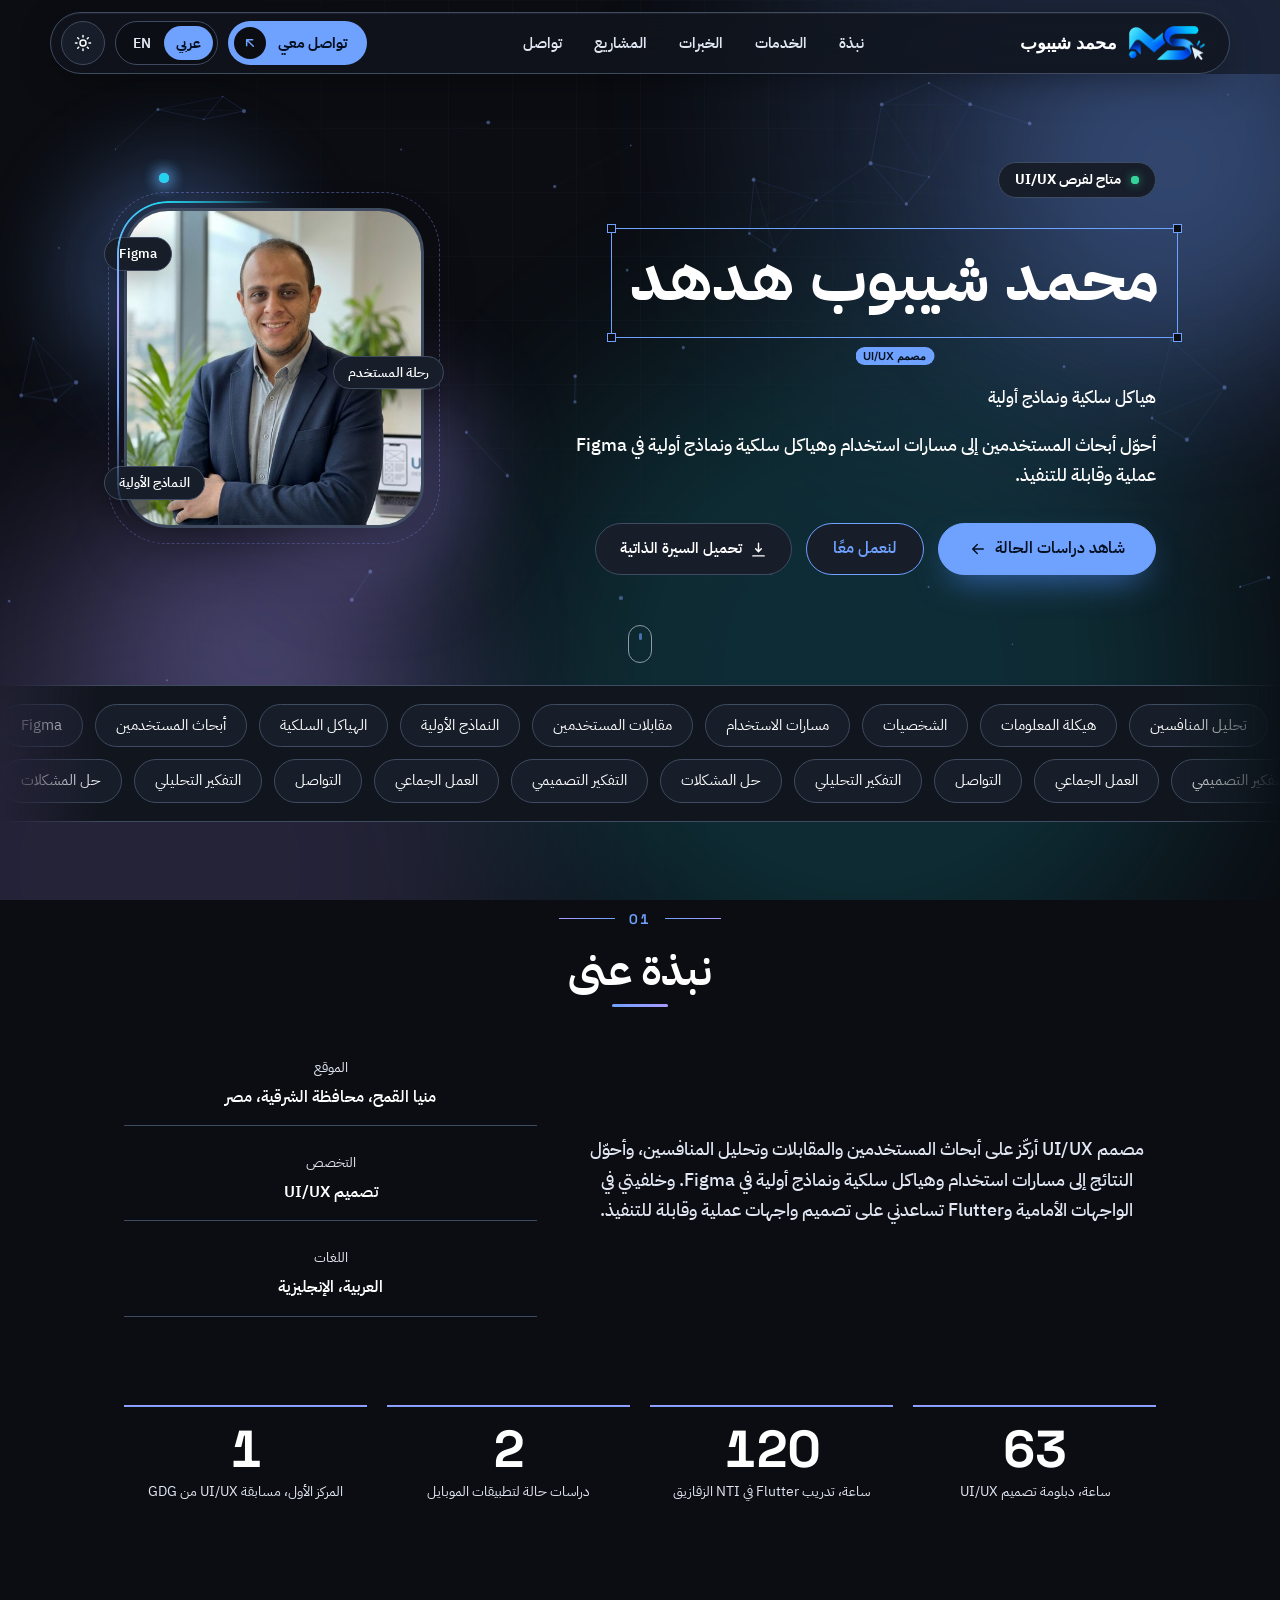
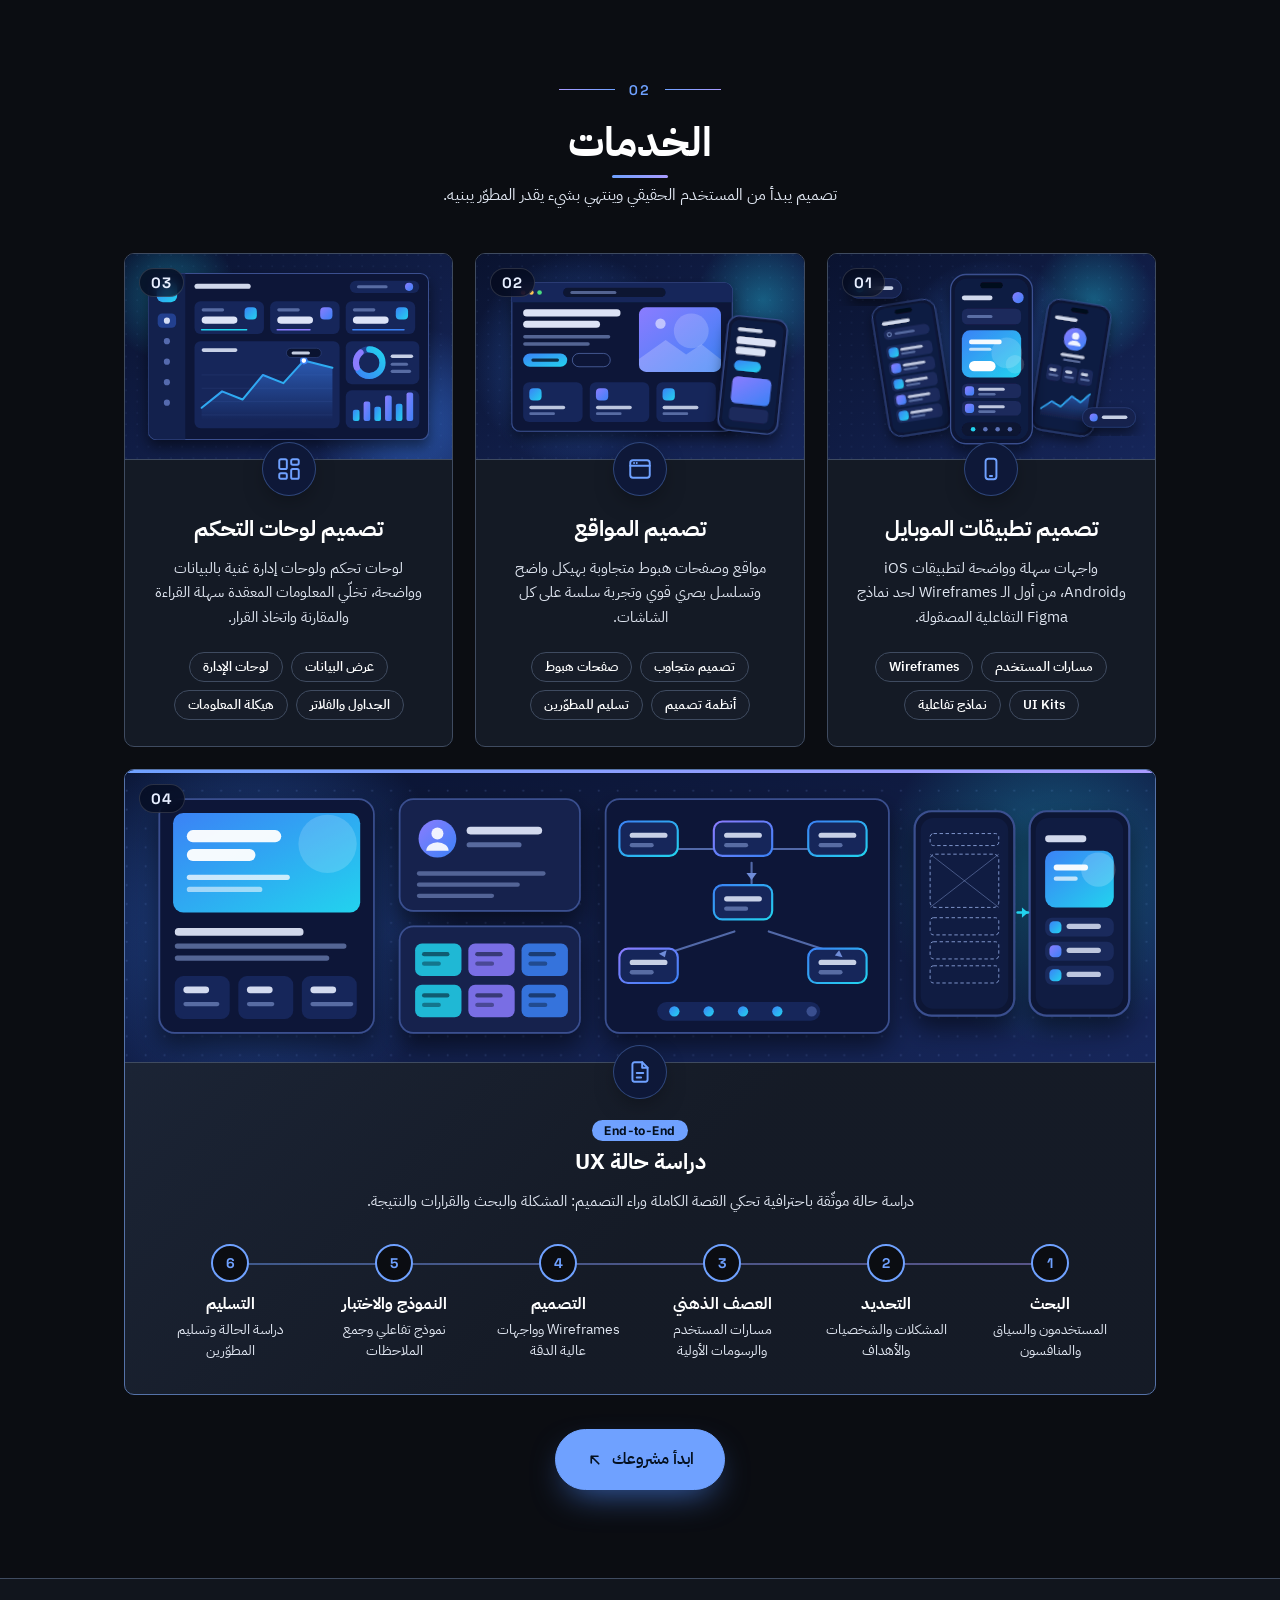
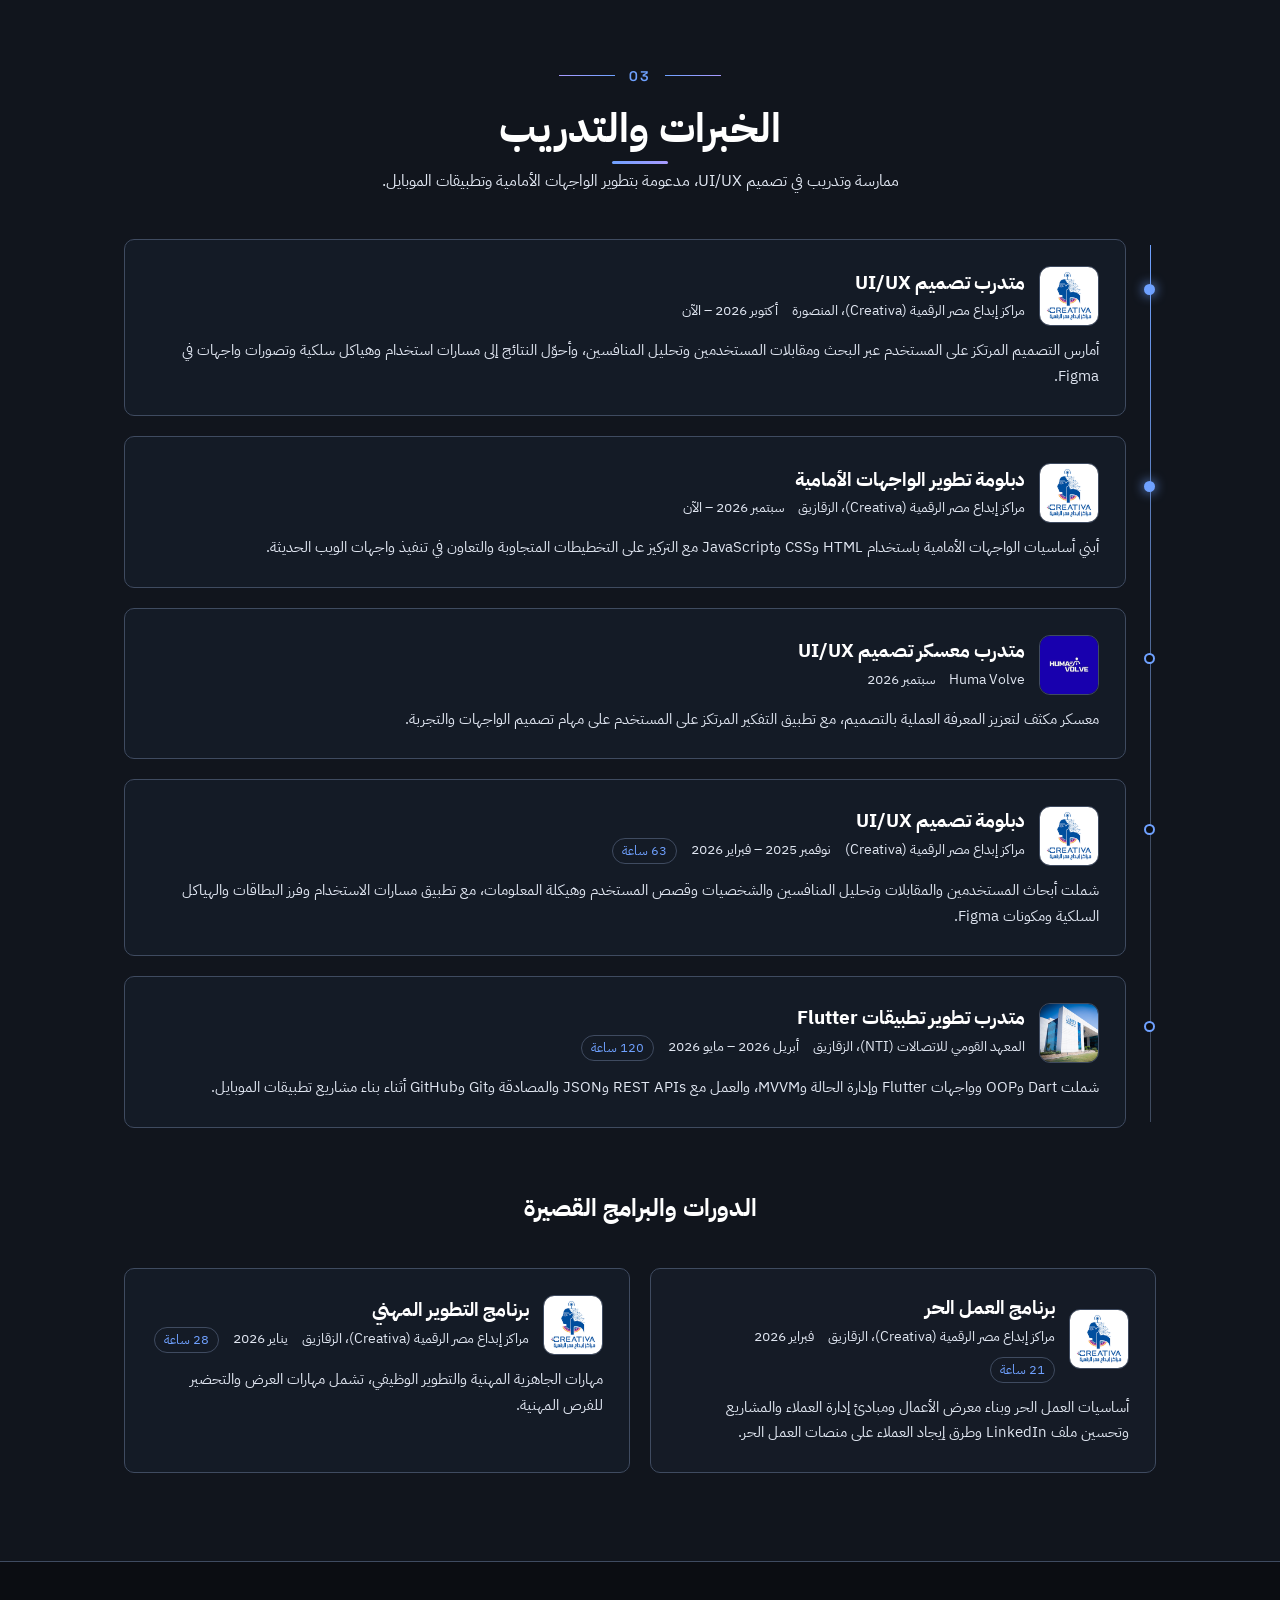
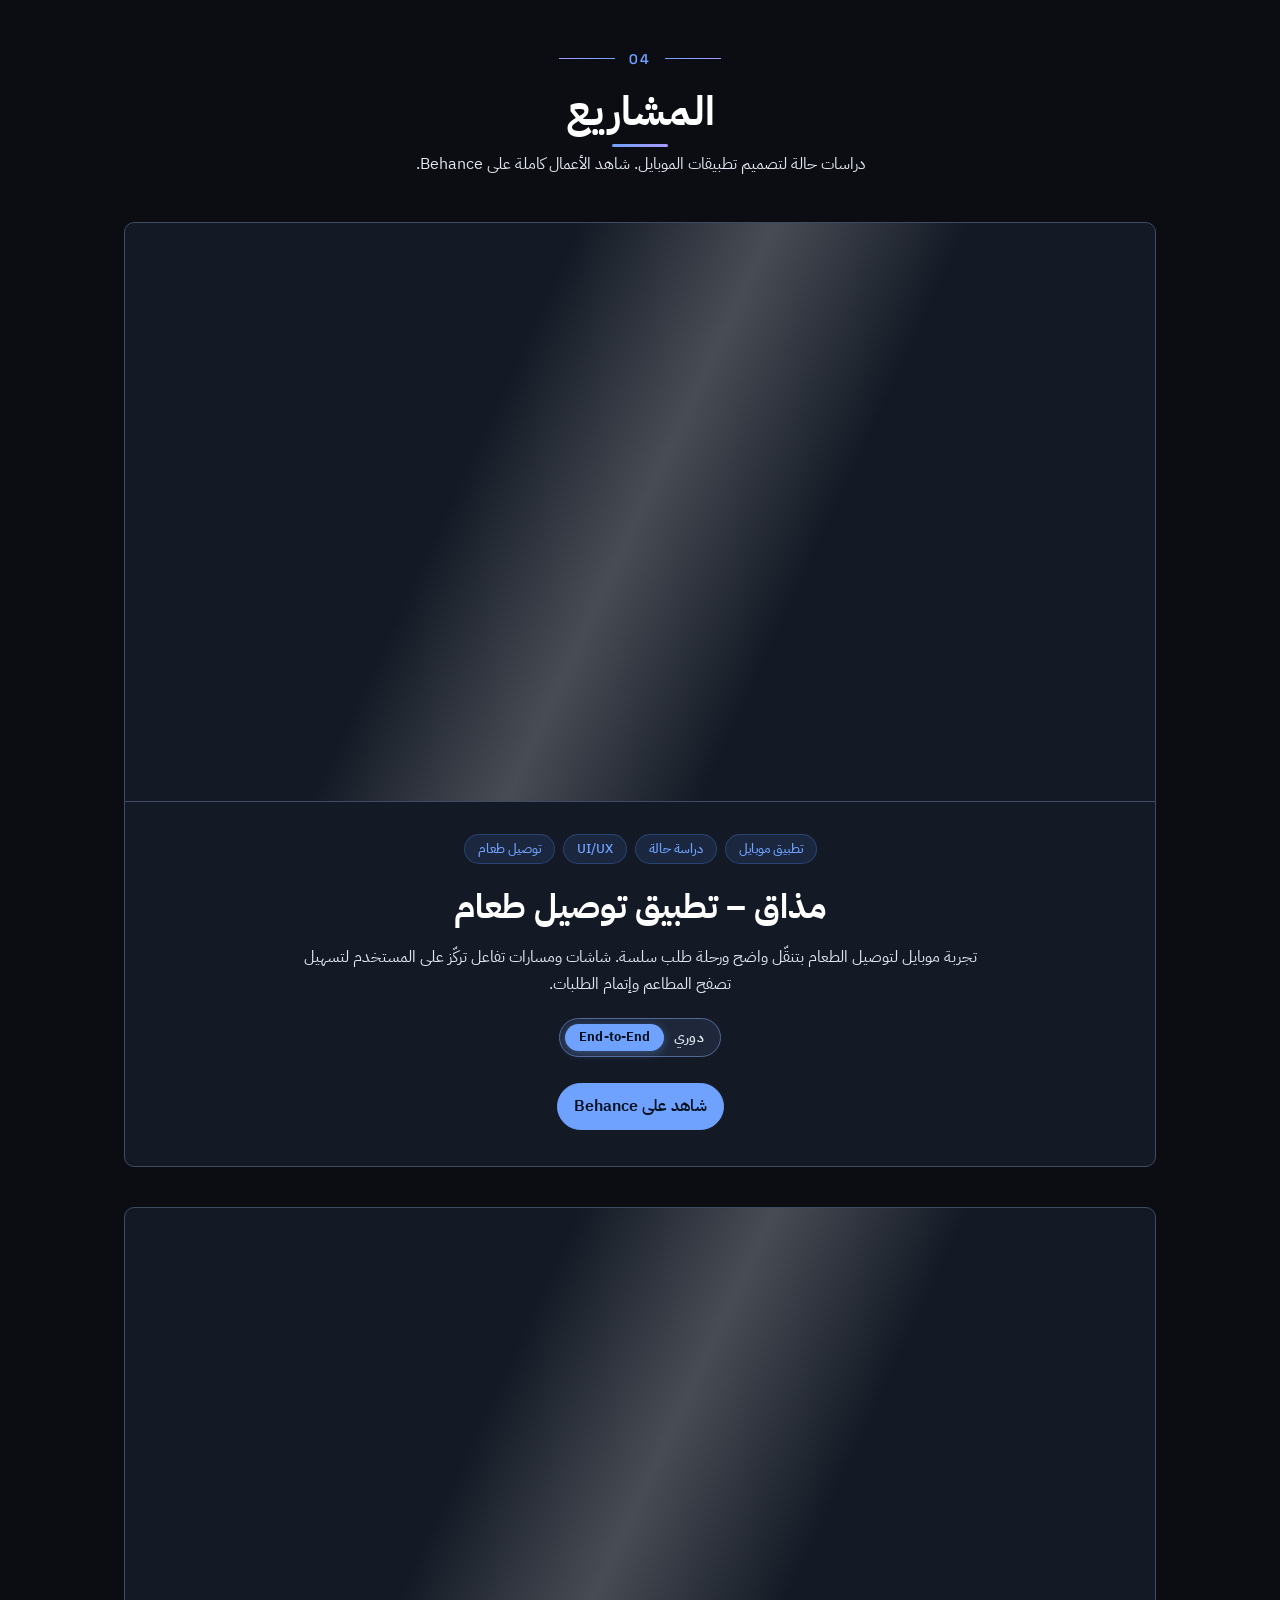
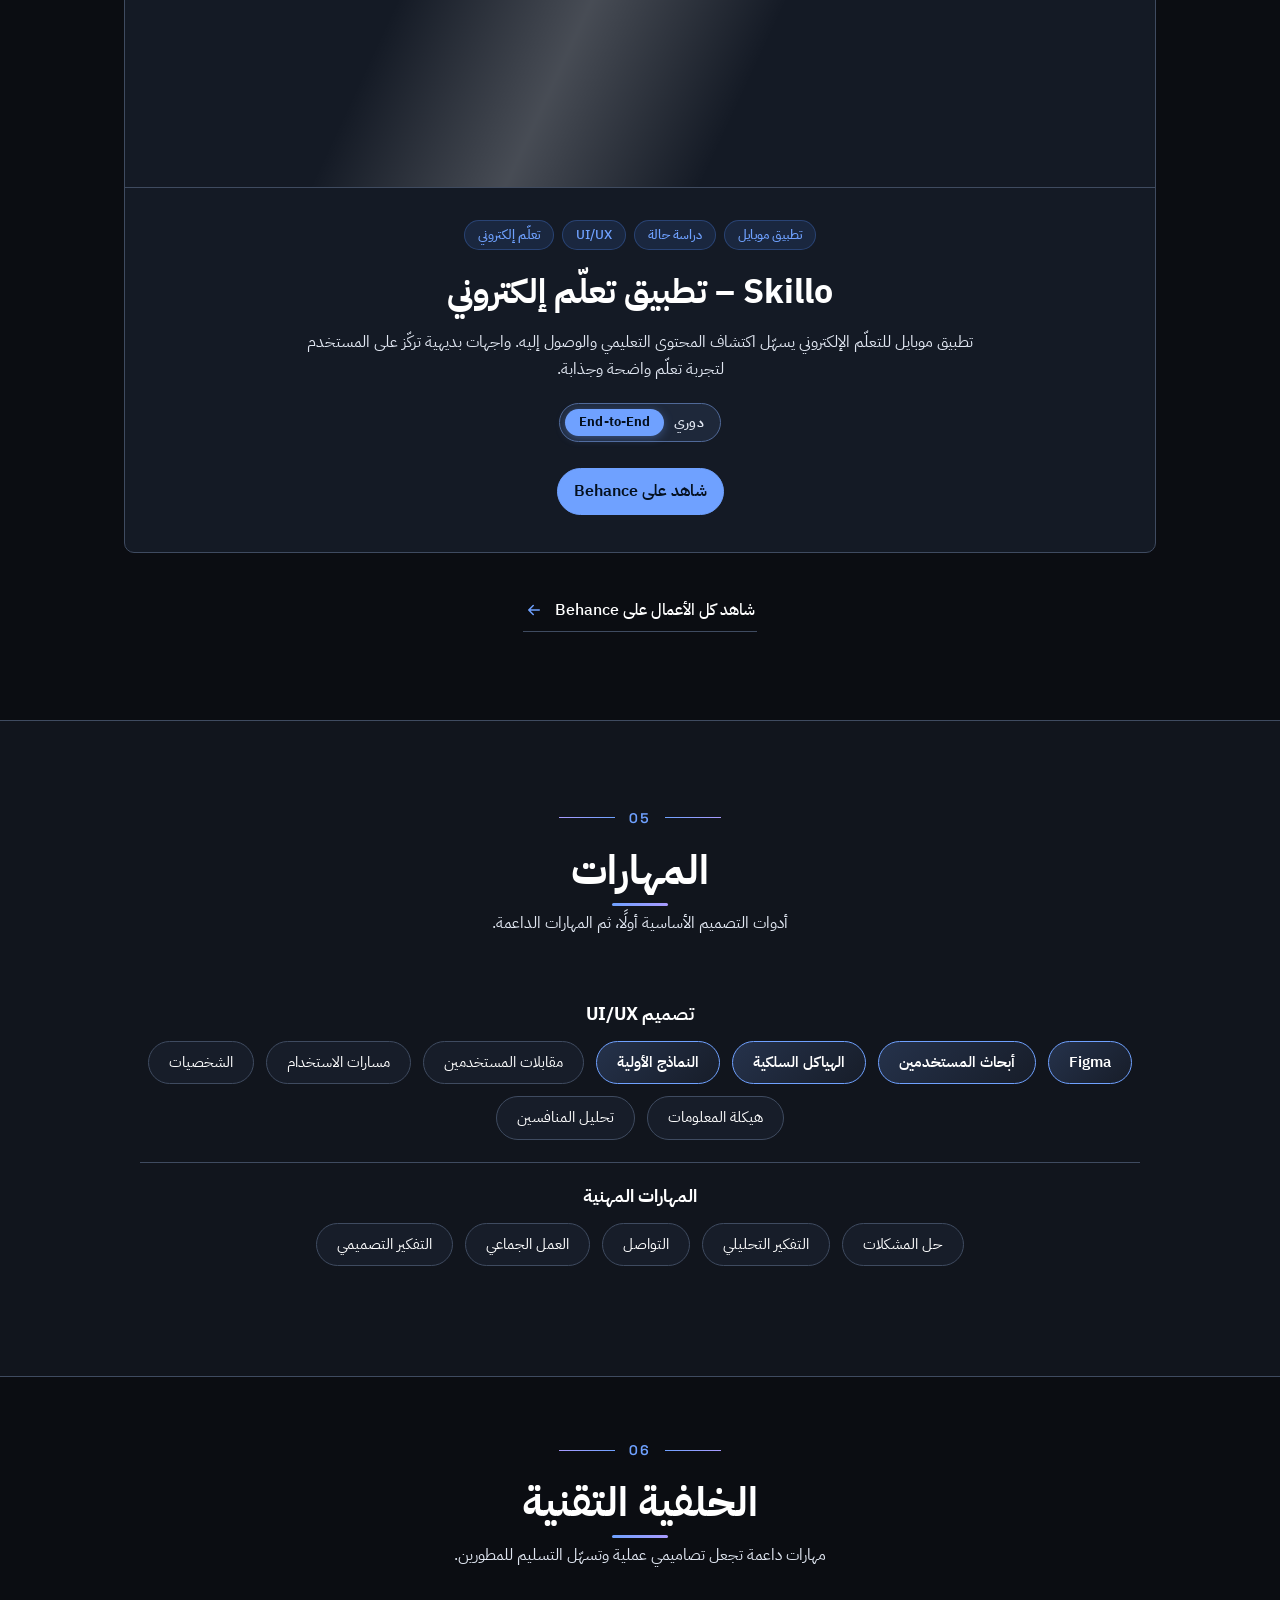
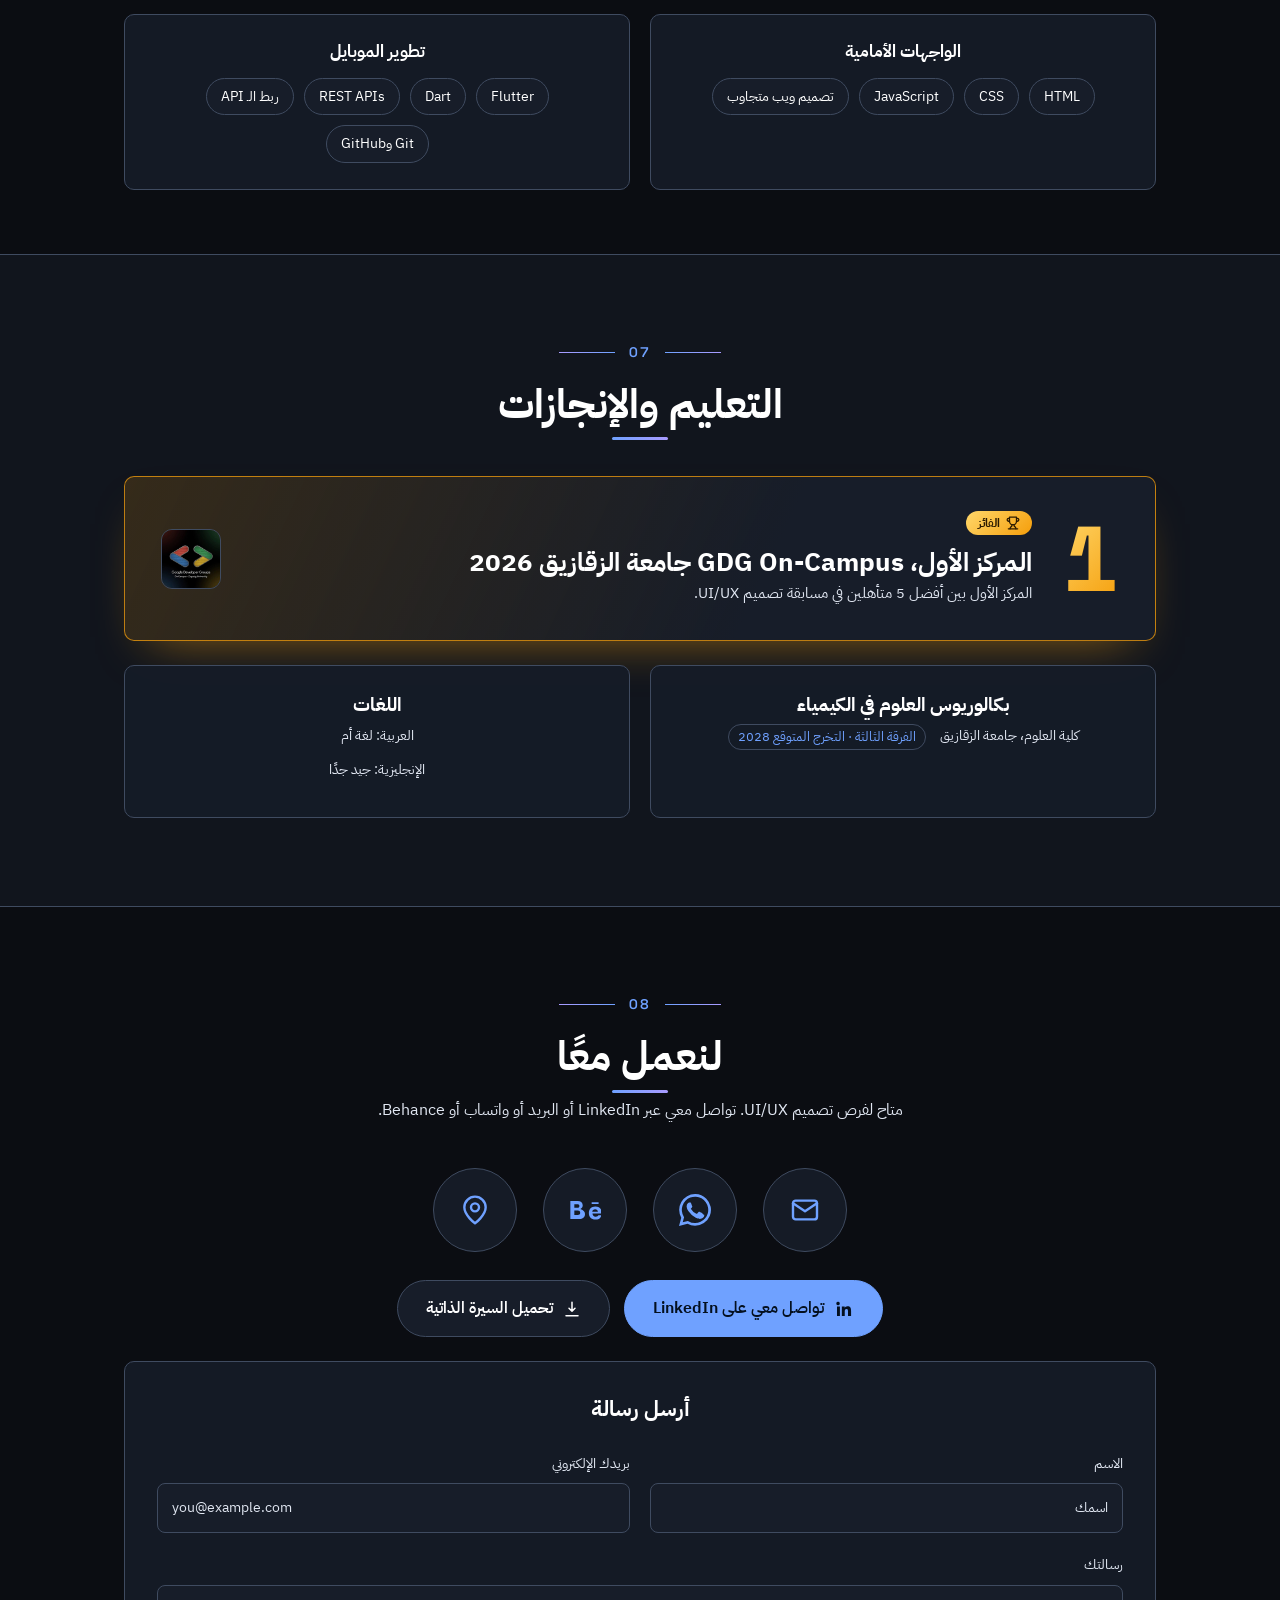
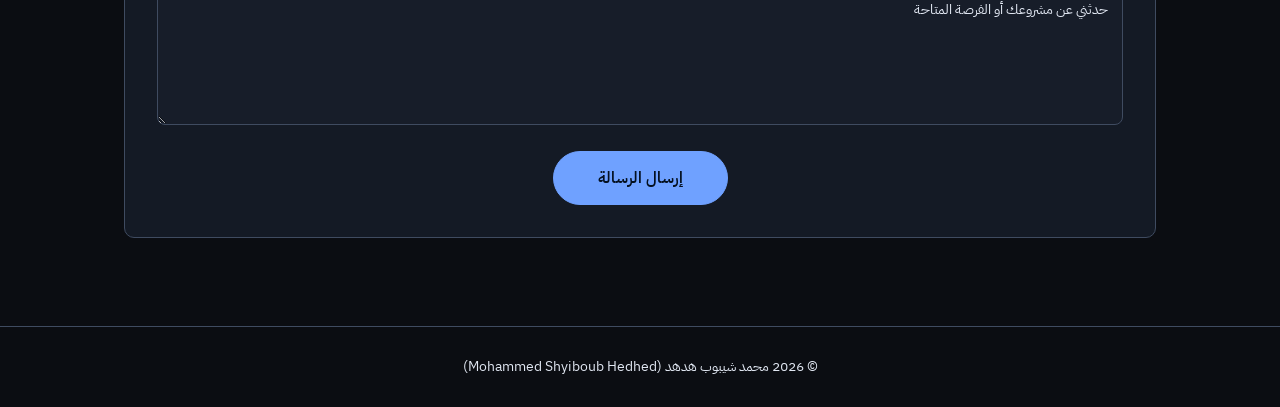
==== commit 04c599c0: "Add files via upload" ====
--- a/ar/index.html
+++ b/ar/index.html
@@ -27,132 +27,33 @@
 
     <!-- ========== START: SEO (generated by build.js from seo.config.json; edit the config, not the output) ========== -->
     <title>محمد شيبوب هدهد – مصمم UI/UX | معرض الأعمال</title>
-    <meta
-      name="description"
-      content="Mohamed Shyiboub Hedhed is a UI/UX Designer in Egypt specializing in UX Research, User Interface Design, Wireframing, Prototyping and Figma. محمد شيبوب مصمم واجهات وتجربة مستخدم."
-    />
-    <meta
-      name="keywords"
-      content="محمد شيبوب, محمد شيبوب هدهد, محمد شيبوب مصمم, محمد شيبوب UI/UX, مصمم واجهات مستخدم مصر, معرض أعمال محمد شيبوب, الشرقية, منيا القمح"
-    />
-    <meta name="author" content="محمد شيبوب هدهد" />
-    <meta name="robots" content="index,follow,max-image-preview:large,max-snippet:-1" />
-    <link rel="canonical" href="https://YOUR-DOMAIN.com/ar/" />
-    <link rel="alternate" hreflang="en" href="https://YOUR-DOMAIN.com/" />
-    <link rel="alternate" hreflang="ar" href="https://YOUR-DOMAIN.com/ar/" />
-    <link rel="alternate" hreflang="x-default" href="https://YOUR-DOMAIN.com/" />
-    <meta property="og:type" content="website" />
-    <meta property="og:site_name" content="محمد شيبوب هدهد – معرض الأعمال" />
-    <meta property="og:title" content="محمد شيبوب هدهد – مصمم UI/UX | معرض الأعمال" />
-    <meta
-      property="og:description"
-      content="Mohamed Shyiboub Hedhed is a UI/UX Designer in Egypt specializing in UX Research, User Interface Design, Wireframing, Prototyping and Figma. محمد شيبوب مصمم واجهات وتجربة مستخدم."
-    />
-    <meta property="og:url" content="https://YOUR-DOMAIN.com/ar/" />
-    <meta property="og:locale" content="ar_EG" />
-    <meta property="og:locale:alternate" content="en_US" />
-    <meta property="og:image" content="https://YOUR-DOMAIN.com/assets/images/profile.jpg" />
-    <meta property="og:image:width" content="520" />
-    <meta property="og:image:height" content="520" />
-    <meta property="og:image:alt" content="محمد شيبوب هدهد، مصمم UI/UX" />
-    <meta name="twitter:card" content="summary" />
-    <meta name="twitter:title" content="محمد شيبوب هدهد – مصمم UI/UX | معرض الأعمال" />
-    <meta
-      name="twitter:description"
-      content="Mohamed Shyiboub Hedhed is a UI/UX Designer in Egypt specializing in UX Research, User Interface Design, Wireframing, Prototyping and Figma. محمد شيبوب مصمم واجهات وتجربة مستخدم."
-    />
-    <meta name="twitter:image" content="https://YOUR-DOMAIN.com/assets/images/profile.jpg" />
-    <link rel="icon" href="../assets/favicon.svg" type="image/svg+xml" />
-    <link rel="icon" href="../assets/favicon-48.png" type="image/png" sizes="48x48" />
-    <link rel="apple-touch-icon" href="../assets/apple-touch-icon.png" />
-    <script type="application/ld+json">
-      {
-        "@context": "https://schema.org",
-        "@graph": [
-          {
-            "@type": "Person",
-            "@id": "https://YOUR-DOMAIN.com/#person",
-            "name": "محمد شيبوب هدهد",
-            "alternateName": [
-              "Mohamed Shyiboub",
-              "Mohammed Shyiboub",
-              "Mohamed Shyiboub Hedhed",
-              "محمد شيبوب"
-            ],
-            "jobTitle": "مصمم UI/UX",
-            "description": "Mohamed Shyiboub Hedhed is a UI/UX Designer in Egypt specializing in UX Research, User Interface Design, Wireframing, Prototyping and Figma. محمد شيبوب مصمم واجهات وتجربة مستخدم.",
-            "url": "https://YOUR-DOMAIN.com/ar/",
-            "image": "https://YOUR-DOMAIN.com/assets/images/profile.jpg",
-            "sameAs": [
-              "https://www.linkedin.com/in/mohammed-shyiboub-hedhed",
-              "https://www.behance.net/mohammeshyibou"
-            ],
-            "address": {
-              "@type": "PostalAddress",
-              "addressLocality": "Minya Al Qamh",
-              "addressRegion": "Sharqia",
-              "addressCountry": "EG"
-            },
-            "knowsAbout": [
-              "Figma",
-              "أبحاث المستخدمين",
-              "الهياكل السلكية",
-              "النماذج الأولية",
-              "مقابلات المستخدمين",
-              "مسارات الاستخدام",
-              "الشخصيات",
-              "هيكلة المعلومات",
-              "تحليل المنافسين",
-              "HTML",
-              "CSS",
-              "JavaScript",
-              "تصميم ويب متجاوب",
-              "Flutter",
-              "Dart",
-              "REST APIs",
-              "ربط الـ API",
-              "Git وGitHub"
-            ],
-            "knowsLanguage": ["ar", "en"]
-          },
-          {
-            "@type": "WebSite",
-            "@id": "https://YOUR-DOMAIN.com/ar/#website",
-            "url": "https://YOUR-DOMAIN.com/ar/",
-            "name": "محمد شيبوب هدهد – معرض الأعمال",
-            "inLanguage": "ar",
-            "publisher": { "@id": "https://YOUR-DOMAIN.com/#person" }
-          },
-          {
-            "@type": "ProfilePage",
-            "@id": "https://YOUR-DOMAIN.com/ar/#profile",
-            "url": "https://YOUR-DOMAIN.com/ar/",
-            "name": "محمد شيبوب هدهد – مصمم UI/UX | معرض الأعمال",
-            "description": "Mohamed Shyiboub Hedhed is a UI/UX Designer in Egypt specializing in UX Research, User Interface Design, Wireframing, Prototyping and Figma. محمد شيبوب مصمم واجهات وتجربة مستخدم.",
-            "inLanguage": "ar",
-            "isPartOf": { "@id": "https://YOUR-DOMAIN.com/ar/#website" },
-            "mainEntity": { "@id": "https://YOUR-DOMAIN.com/#person" },
-            "primaryImageOfPage": "https://YOUR-DOMAIN.com/assets/images/profile.jpg"
-          },
-          {
-            "@type": "CreativeWork",
-            "name": "مذاق – تطبيق توصيل طعام",
-            "description": "تجربة موبايل لتوصيل الطعام بتنقّل واضح ورحلة طلب سلسة. شاشات ومسارات تفاعل تركّز على المستخدم لتسهيل تصفح المطاعم وإتمام الطلبات.",
-            "inLanguage": "ar",
-            "author": { "@id": "https://YOUR-DOMAIN.com/#person" },
-            "url": "https://www.behance.net/gallery/251943223/Mazaq-Food-Delivery-App-UXUI-Case-Study"
-          },
-          {
-            "@type": "CreativeWork",
-            "name": "Skillo – تطبيق تعلّم إلكتروني",
-            "description": "تطبيق موبايل للتعلّم الإلكتروني يسهّل اكتشاف المحتوى التعليمي والوصول إليه. واجهات بديهية تركّز على المستخدم لتجربة تعلّم واضحة وجذابة.",
-            "inLanguage": "ar",
-            "author": { "@id": "https://YOUR-DOMAIN.com/#person" },
-            "url": "https://www.behance.net/gallery/249426463/Skillo-App-Mobile-UIUX-Design-Case-Study"
-          }
-        ]
-      }
-    </script>
+<meta name="description" content="Mohamed Shyiboub Hedhed is a UI/UX Designer in Egypt specializing in UX Research, User Interface Design, Wireframing, Prototyping and Figma. محمد شيبوب مصمم واجهات وتجربة مستخدم.">
+<meta name="keywords" content="محمد شيبوب, محمد شيبوب هدهد, محمد شيبوب مصمم, محمد شيبوب UI/UX, مصمم واجهات مستخدم مصر, معرض أعمال محمد شيبوب, الشرقية, منيا القمح">
+<meta name="author" content="محمد شيبوب هدهد">
+<meta name="robots" content="index,follow,max-image-preview:large,max-snippet:-1">
+<link rel="canonical" href="https://YOUR-DOMAIN.com/ar/">
+<link rel="alternate" hreflang="en" href="https://YOUR-DOMAIN.com/">
+<link rel="alternate" hreflang="ar" href="https://YOUR-DOMAIN.com/ar/">
+<link rel="alternate" hreflang="x-default" href="https://YOUR-DOMAIN.com/">
+<meta property="og:type" content="website">
+<meta property="og:site_name" content="محمد شيبوب هدهد – معرض الأعمال">
+<meta property="og:title" content="محمد شيبوب هدهد – مصمم UI/UX | معرض الأعمال">
+<meta property="og:description" content="Mohamed Shyiboub Hedhed is a UI/UX Designer in Egypt specializing in UX Research, User Interface Design, Wireframing, Prototyping and Figma. محمد شيبوب مصمم واجهات وتجربة مستخدم.">
+<meta property="og:url" content="https://YOUR-DOMAIN.com/ar/">
+<meta property="og:locale" content="ar_EG">
+<meta property="og:locale:alternate" content="en_US">
+<meta property="og:image" content="https://YOUR-DOMAIN.com/assets/images/profile.jpg">
+<meta property="og:image:width" content="520">
+<meta property="og:image:height" content="520">
+<meta property="og:image:alt" content="محمد شيبوب هدهد، مصمم UI/UX">
+<meta name="twitter:card" content="summary">
+<meta name="twitter:title" content="محمد شيبوب هدهد – مصمم UI/UX | معرض الأعمال">
+<meta name="twitter:description" content="Mohamed Shyiboub Hedhed is a UI/UX Designer in Egypt specializing in UX Research, User Interface Design, Wireframing, Prototyping and Figma. محمد شيبوب مصمم واجهات وتجربة مستخدم.">
+<meta name="twitter:image" content="https://YOUR-DOMAIN.com/assets/images/profile.jpg">
+<link rel="icon" href="../assets/favicon.svg" type="image/svg+xml">
+<link rel="icon" href="../assets/favicon-48.png" type="image/png" sizes="48x48">
+<link rel="apple-touch-icon" href="../assets/apple-touch-icon.png">
+<script type="application/ld+json">{"@context":"https://schema.org","@graph":[{"@type":"Person","@id":"https://YOUR-DOMAIN.com/#person","name":"محمد شيبوب هدهد","alternateName":["Mohamed Shyiboub","Mohammed Shyiboub","Mohamed Shyiboub Hedhed","محمد شيبوب"],"jobTitle":"مصمم UI/UX","description":"Mohamed Shyiboub Hedhed is a UI/UX Designer in Egypt specializing in UX Research, User Interface Design, Wireframing, Prototyping and Figma. محمد شيبوب مصمم واجهات وتجربة مستخدم.","url":"https://YOUR-DOMAIN.com/ar/","image":"https://YOUR-DOMAIN.com/assets/images/profile.jpg","sameAs":["https://www.linkedin.com/in/mohammed-shyiboub-hedhed","https://www.behance.net/mohammeshyibou"],"address":{"@type":"PostalAddress","addressLocality":"Minya Al Qamh","addressRegion":"Sharqia","addressCountry":"EG"},"knowsAbout":["Figma","أبحاث المستخدمين","الهياكل السلكية","النماذج الأولية","مقابلات المستخدمين","مسارات الاستخدام","الشخصيات","هيكلة المعلومات","تحليل المنافسين","HTML","CSS","JavaScript","تصميم ويب متجاوب","Flutter","Dart","REST APIs","ربط الـ API","Git وGitHub"],"knowsLanguage":["ar","en"]},{"@type":"WebSite","@id":"https://YOUR-DOMAIN.com/ar/#website","url":"https://YOUR-DOMAIN.com/ar/","name":"محمد شيبوب هدهد – معرض الأعمال","inLanguage":"ar","publisher":{"@id":"https://YOUR-DOMAIN.com/#person"}},{"@type":"ProfilePage","@id":"https://YOUR-DOMAIN.com/ar/#profile","url":"https://YOUR-DOMAIN.com/ar/","name":"محمد شيبوب هدهد – مصمم UI/UX | معرض الأعمال","description":"Mohamed Shyiboub Hedhed is a UI/UX Designer in Egypt specializing in UX Research, User Interface Design, Wireframing, Prototyping and Figma. محمد شيبوب مصمم واجهات وتجربة مستخدم.","inLanguage":"ar","isPartOf":{"@id":"https://YOUR-DOMAIN.com/ar/#website"},"mainEntity":{"@id":"https://YOUR-DOMAIN.com/#person"},"primaryImageOfPage":"https://YOUR-DOMAIN.com/assets/images/profile.jpg"},{"@type":"CreativeWork","name":"مذاق – تطبيق توصيل طعام","description":"تجربة موبايل لتوصيل الطعام بتنقّل واضح ورحلة طلب سلسة. شاشات ومسارات تفاعل تركّز على المستخدم لتسهيل تصفح المطاعم وإتمام الطلبات.","inLanguage":"ar","author":{"@id":"https://YOUR-DOMAIN.com/#person"},"url":"https://www.behance.net/gallery/251943223/Mazaq-Food-Delivery-App-UXUI-Case-Study"},{"@type":"CreativeWork","name":"Skillo – تطبيق تعلّم إلكتروني","description":"تطبيق موبايل للتعلّم الإلكتروني يسهّل اكتشاف المحتوى التعليمي والوصول إليه. واجهات بديهية تركّز على المستخدم لتجربة تعلّم واضحة وجذابة.","inLanguage":"ar","author":{"@id":"https://YOUR-DOMAIN.com/#person"},"url":"https://www.behance.net/gallery/249426463/Skillo-App-Mobile-UIUX-Design-Case-Study"}]}</script>
     <!-- ========== END: SEO ========== -->
 
     <!-- ========== START: Fonts ==========
@@ -207,8 +108,7 @@
             alt=""
             width="76"
             height="36"
-            decoding="async"
-          /><img
+            decoding="async" /><img
             class="lg-l"
             src="../assets/logo-light.png"
             srcset="../assets/logo-light-sm.png 240w, ../assets/logo-light.png 640w"
@@ -216,9 +116,7 @@
             alt=""
             width="76"
             height="36"
-            decoding="async"
-          /><span data-i="brand">محمد شيبوب</span></a
-        >
+            decoding="async" /><span data-i="brand">محمد شيبوب</span></a>
         <ul class="links" id="links">
           <li class="mo"><a href="#home" data-i="n1">الرئيسية</a></li>
           <li><a href="#about" data-i="n2">نبذة</a></li>
@@ -231,8 +129,7 @@
         </ul>
         <div class="tools">
           <a class="nav-cta" href="#contact"
-            ><span data-i="nCta">تواصل معي</span
-            ><i aria-hidden="true"
+            ><span data-i="nCta">تواصل معي</span><i aria-hidden="true"
               ><svg
                 viewBox="0 0 24 24"
                 width="16"
@@ -246,10 +143,7 @@
               >
                 <path d="M7 17 17 7M8 7h9v9" /></svg></i
           ></a>
-          <div class="seg" dir="ltr">
-            <a id="lang" href="../index.html" hreflang="en" lang="en">EN</a
-            ><span class="on" lang="ar" aria-current="true">عربي</span>
-          </div>
+          <div class="seg" dir="ltr"><a id="lang" href="../index.html" hreflang="en" lang="en">EN</a><span class="on" lang="ar" aria-current="true">عربي</span></div>
           <button
             class="btn ico"
             id="theme"
@@ -328,15 +222,10 @@
               <em data-i="hug">مصمم UI/UX</em>
             </div>
             <p class="rot"><span id="rot">أبحاث المستخدمين</span></p>
-            <p class="lead" data-i="lead">
-              أحوّل أبحاث المستخدمين إلى مسارات استخدام وهياكل سلكية ونماذج أولية في Figma عملية
-              وقابلة للتنفيذ.
-            </p>
+            <p class="lead" data-i="lead">أحوّل أبحاث المستخدمين إلى مسارات استخدام وهياكل سلكية ونماذج أولية في Figma عملية وقابلة للتنفيذ.</p>
             <div class="cta">
               <a class="btn pri big" href="#projects"
-                ><span class="t-l" data-i="c1">شاهد دراسات الحالة</span
-                ><span class="t-s" data-i="c1s">دراسات الحالة</span
-                ><svg
+                ><span class="t-l" data-i="c1">شاهد دراسات الحالة</span><span class="t-s" data-i="c1s">دراسات الحالة</span><svg
                   class="ar"
                   viewBox="0 0 24 24"
                   width="18"
@@ -350,8 +239,7 @@
                 >
                   <path d="M5 12h14m-6-6 6 6-6 6" /></svg></a
               ><a class="btn out big" href="#contact"
-                ><span class="t-l" data-i="c2">لنعمل معًا</span
-                ><span class="t-s" data-i="nCta">تواصل معي</span></a
+                ><span class="t-l" data-i="c2">لنعمل معًا</span><span class="t-s" data-i="nCta">تواصل معي</span></a
               ><a
                 class="btn big"
                 href="../assets/Mohammed_Shyiboub_Hedhed_CV.pdf"
@@ -369,17 +257,13 @@
                   aria-hidden="true"
                 >
                   <path d="M12 3v12m0 0-4-4m4 4 4-4M4 21h16" /></svg
-                ><span class="t-l" data-i="dCV">تحميل السيرة الذاتية</span
-                ><span class="t-s" data-i="dCVs">السيرة الذاتية</span></a
-              >
+                ><span class="t-l" data-i="dCV">تحميل السيرة الذاتية</span><span class="t-s" data-i="dCVs">السيرة الذاتية</span></a>
             </div>
           </div>
           <div class="photo">
             <div class="aura" aria-hidden="true"><i class="g1"></i><i class="g2"></i></div>
             <div class="orbit" aria-hidden="true"><i></i><i></i><i></i></div>
-            <span class="fl f1">Figma</span><span class="fl f2" data-i="fl4">رحلة المستخدم</span
-            ><span class="fl f3" data-i="fl3">النماذج الأولية</span
-            ><img
+            <span class="fl f1">Figma</span><span class="fl f2" data-i="fl4">رحلة المستخدم</span><span class="fl f3" data-i="fl3">النماذج الأولية</span><img
               src="../assets/images/profile.jpg"
               alt="محمد شيبوب هدهد، مصمم UI/UX"
               width="300"
@@ -394,32 +278,8 @@
       <!-- ========== START: Skills marquee ==========
      Two rows of skill chips scrolling endlessly; filled by main.js. -->
       <div class="mq" dir="ltr">
-        <div class="mt" id="m1">
-          <span>Figma</span><span>أبحاث المستخدمين</span><span>الهياكل السلكية</span
-          ><span>النماذج الأولية</span><span>مقابلات المستخدمين</span><span>مسارات الاستخدام</span
-          ><span>الشخصيات</span><span>هيكلة المعلومات</span><span>تحليل المنافسين</span
-          ><span>Figma</span><span>أبحاث المستخدمين</span><span>الهياكل السلكية</span
-          ><span>النماذج الأولية</span><span>مقابلات المستخدمين</span><span>مسارات الاستخدام</span
-          ><span>الشخصيات</span><span>هيكلة المعلومات</span><span>تحليل المنافسين</span
-          ><span>Figma</span><span>أبحاث المستخدمين</span><span>الهياكل السلكية</span
-          ><span>النماذج الأولية</span><span>مقابلات المستخدمين</span><span>مسارات الاستخدام</span
-          ><span>الشخصيات</span><span>هيكلة المعلومات</span><span>تحليل المنافسين</span
-          ><span>Figma</span><span>أبحاث المستخدمين</span><span>الهياكل السلكية</span
-          ><span>النماذج الأولية</span><span>مقابلات المستخدمين</span><span>مسارات الاستخدام</span
-          ><span>الشخصيات</span><span>هيكلة المعلومات</span><span>تحليل المنافسين</span>
-        </div>
-        <div class="mt rv2" id="m2">
-          <span>حل المشكلات</span><span>التفكير التحليلي</span><span>التواصل</span
-          ><span>العمل الجماعي</span><span>التفكير التصميمي</span><span>حل المشكلات</span
-          ><span>التفكير التحليلي</span><span>التواصل</span><span>العمل الجماعي</span
-          ><span>التفكير التصميمي</span><span>حل المشكلات</span><span>التفكير التحليلي</span
-          ><span>التواصل</span><span>العمل الجماعي</span><span>التفكير التصميمي</span
-          ><span>حل المشكلات</span><span>التفكير التحليلي</span><span>التواصل</span
-          ><span>العمل الجماعي</span><span>التفكير التصميمي</span><span>حل المشكلات</span
-          ><span>التفكير التحليلي</span><span>التواصل</span><span>العمل الجماعي</span
-          ><span>التفكير التصميمي</span><span>حل المشكلات</span><span>التفكير التحليلي</span
-          ><span>التواصل</span><span>العمل الجماعي</span><span>التفكير التصميمي</span>
-        </div>
+        <div class="mt" id="m1"><span>Figma</span><span>أبحاث المستخدمين</span><span>الهياكل السلكية</span><span>النماذج الأولية</span><span>مقابلات المستخدمين</span><span>مسارات الاستخدام</span><span>الشخصيات</span><span>هيكلة المعلومات</span><span>تحليل المنافسين</span><span>Figma</span><span>أبحاث المستخدمين</span><span>الهياكل السلكية</span><span>النماذج الأولية</span><span>مقابلات المستخدمين</span><span>مسارات الاستخدام</span><span>الشخصيات</span><span>هيكلة المعلومات</span><span>تحليل المنافسين</span><span>Figma</span><span>أبحاث المستخدمين</span><span>الهياكل السلكية</span><span>النماذج الأولية</span><span>مقابلات المستخدمين</span><span>مسارات الاستخدام</span><span>الشخصيات</span><span>هيكلة المعلومات</span><span>تحليل المنافسين</span><span>Figma</span><span>أبحاث المستخدمين</span><span>الهياكل السلكية</span><span>النماذج الأولية</span><span>مقابلات المستخدمين</span><span>مسارات الاستخدام</span><span>الشخصيات</span><span>هيكلة المعلومات</span><span>تحليل المنافسين</span></div>
+        <div class="mt rv2" id="m2"><span>حل المشكلات</span><span>التفكير التحليلي</span><span>التواصل</span><span>العمل الجماعي</span><span>التفكير التصميمي</span><span>حل المشكلات</span><span>التفكير التحليلي</span><span>التواصل</span><span>العمل الجماعي</span><span>التفكير التصميمي</span><span>حل المشكلات</span><span>التفكير التحليلي</span><span>التواصل</span><span>العمل الجماعي</span><span>التفكير التصميمي</span><span>حل المشكلات</span><span>التفكير التحليلي</span><span>التواصل</span><span>العمل الجماعي</span><span>التفكير التصميمي</span><span>حل المشكلات</span><span>التفكير التحليلي</span><span>التواصل</span><span>العمل الجماعي</span><span>التفكير التصميمي</span><span>حل المشكلات</span><span>التفكير التحليلي</span><span>التواصل</span><span>العمل الجماعي</span><span>التفكير التصميمي</span></div>
       </div>
       <!-- ========== END: Skills marquee ========== -->
 
@@ -432,17 +292,9 @@
             <h2 data-i="aT">نبذة عني</h2>
           </div>
           <div class="about rv">
-            <div>
-              <p data-i="aP">
-                مصمم UI/UX أركّز على أبحاث المستخدمين والمقابلات وتحليل المنافسين، وأحوّل النتائج
-                إلى مسارات استخدام وهياكل سلكية ونماذج أولية في Figma. وخلفيتي في الواجهات الأمامية
-                وFlutter تساعدني على تصميم واجهات عملية وقابلة للتنفيذ.
-              </p>
-            </div>
+            <div><p data-i="aP">مصمم UI/UX أركّز على أبحاث المستخدمين والمقابلات وتحليل المنافسين، وأحوّل النتائج إلى مسارات استخدام وهياكل سلكية ونماذج أولية في Figma. وخلفيتي في الواجهات الأمامية وFlutter تساعدني على تصميم واجهات عملية وقابلة للتنفيذ.</p></div>
             <div class="facts">
-              <div>
-                <span data-i="fL">الموقع</span><b data-i="fLv">منيا القمح، محافظة الشرقية، مصر</b>
-              </div>
+              <div><span data-i="fL">الموقع</span><b data-i="fLv">منيا القمح، محافظة الشرقية، مصر</b></div>
               <div><span data-i="fR">التخصص</span><b data-i="fRv">تصميم UI/UX</b></div>
 
               <div><span data-i="fG">اللغات</span><b data-i="fGv">العربية، الإنجليزية</b></div>
@@ -456,20 +308,10 @@
      Three animated counters: diploma hours, case studies and first place. -->
       <section class="stb">
         <div class="wrap stats rv">
-          <div>
-            <b data-n="63" aria-label="63">63</b><span data-i="s1">ساعة، دبلومة تصميم UI/UX</span>
-          </div>
-          <div>
-            <b data-n="120" aria-label="120">120</b
-            ><span data-i="sF">ساعة، تدريب Flutter في NTI الزقازيق</span>
-          </div>
-          <div>
-            <b data-n="2" aria-label="2">2</b><span data-i="s2">دراسات حالة لتطبيقات الموبايل</span>
-          </div>
-          <div>
-            <b data-n="1" aria-label="1">1</b
-            ><span data-i="s3">المركز الأول، مسابقة ⁦UI/UX⁩ من GDG</span>
-          </div>
+          <div><b data-n="63" aria-label="63">63</b><span data-i="s1">ساعة، دبلومة تصميم UI/UX</span></div>
+          <div><b data-n="120" aria-label="120">120</b><span data-i="sF">ساعة، تدريب Flutter في NTI الزقازيق</span></div>
+          <div><b data-n="2" aria-label="2">2</b><span data-i="s2">دراسات حالة لتطبيقات الموبايل</span></div>
+          <div><b data-n="1" aria-label="1">1</b><span data-i="s3">المركز الأول، مسابقة ⁦UI/UX⁩ من GDG</span></div>
         </div>
       </section>
       <!-- ========== END: Stats strip ========== -->
@@ -512,13 +354,9 @@
                 </svg>
               </div>
               <h3 data-i="v1T">تصميم تطبيقات الموبايل</h3>
-              <p data-i="v1D">
-                واجهات سهلة وواضحة لتطبيقات iOS وAndroid، من أول الـ Wireframes لحد نماذج Figma
-                التفاعلية المصقولة.
-              </p>
+              <p data-i="v1D">واجهات سهلة وواضحة لتطبيقات iOS وAndroid، من أول الـ Wireframes لحد نماذج Figma التفاعلية المصقولة.</p>
               <div class="svt">
-                <span data-i="v1a">مسارات المستخدم</span><span data-i="v1b">Wireframes</span
-                ><span data-i="v1c">UI Kits</span><span data-i="v1d">نماذج تفاعلية</span>
+                <span data-i="v1a">مسارات المستخدم</span><span data-i="v1b">Wireframes</span><span data-i="v1c">UI Kits</span><span data-i="v1d">نماذج تفاعلية</span>
               </div>
             </article>
             <article class="card sv rv">
@@ -549,12 +387,9 @@
                 </svg>
               </div>
               <h3 data-i="v2T">تصميم المواقع</h3>
-              <p data-i="v2D">
-                مواقع وصفحات هبوط متجاوبة بهيكل واضح وتسلسل بصري قوي وتجربة سلسة على كل الشاشات.
-              </p>
+              <p data-i="v2D">مواقع وصفحات هبوط متجاوبة بهيكل واضح وتسلسل بصري قوي وتجربة سلسة على كل الشاشات.</p>
               <div class="svt">
-                <span data-i="v2a">تصميم متجاوب</span><span data-i="v2b">صفحات هبوط</span
-                ><span data-i="v2c">أنظمة تصميم</span><span data-i="v2d">تسليم للمطوّرين</span>
+                <span data-i="v2a">تصميم متجاوب</span><span data-i="v2b">صفحات هبوط</span><span data-i="v2c">أنظمة تصميم</span><span data-i="v2d">تسليم للمطوّرين</span>
               </div>
             </article>
             <article class="card sv rv">
@@ -587,13 +422,9 @@
                 </svg>
               </div>
               <h3 data-i="v3T">تصميم لوحات التحكم</h3>
-              <p data-i="v3D">
-                لوحات تحكم ولوحات إدارة غنية بالبيانات وواضحة، تخلّي المعلومات المعقدة سهلة القراءة
-                والمقارنة واتخاذ القرار.
-              </p>
+              <p data-i="v3D">لوحات تحكم ولوحات إدارة غنية بالبيانات وواضحة، تخلّي المعلومات المعقدة سهلة القراءة والمقارنة واتخاذ القرار.</p>
               <div class="svt">
-                <span data-i="v3a">عرض البيانات</span><span data-i="v3b">لوحات الإدارة</span
-                ><span data-i="v3c">الجداول والفلاتر</span><span data-i="v3d">هيكلة المعلومات</span>
+                <span data-i="v3a">عرض البيانات</span><span data-i="v3b">لوحات الإدارة</span><span data-i="v3c">الجداول والفلاتر</span><span data-i="v3d">هيكلة المعلومات</span>
               </div>
             </article>
             <article class="card sv sv4 rv">
@@ -629,10 +460,7 @@
                   <h3 data-i="v4T">دراسة حالة UX</h3>
                 </div>
               </div>
-              <p data-i="v4D">
-                دراسة حالة موثّقة باحترافية تحكي القصة الكاملة وراء التصميم: المشكلة والبحث
-                والقرارات والنتيجة.
-              </p>
+              <p data-i="v4D">دراسة حالة موثّقة باحترافية تحكي القصة الكاملة وراء التصميم: المشكلة والبحث والقرارات والنتيجة.</p>
               <ol class="proc">
                 <li>
                   <b aria-hidden="true">1</b>
@@ -669,8 +497,7 @@
           </div>
           <div class="svc rv">
             <a class="btn pri big" href="#contact"
-              ><span data-i="vC">ابدأ مشروعك</span
-              ><svg
+              ><span data-i="vC">ابدأ مشروعك</span><svg
                 viewBox="0 0 24 24"
                 width="16"
                 height="16"
@@ -695,176 +522,13 @@
           <div class="sh rv">
             <div class="num" aria-hidden="true"><b>03</b><i></i></div>
             <h2 data-i="eT">الخبرات والتدريب</h2>
-            <p data-i="eS">
-              ممارسة وتدريب في تصميم UI/UX، مدعومة بتطوير الواجهات الأمامية وتطبيقات الموبايل.
-            </p>
-          </div>
-          <div class="tl" id="tl">
-            <div class="card rv now hl">
-              <div class="ch">
-                <img
-                  class="lg"
-                  src="../assets/logos/creativa.png"
-                  alt=""
-                  width="60"
-                  height="60"
-                  loading="lazy"
-                />
-                <div class="ct">
-                  <h3>متدرب تصميم UI/UX</h3>
-                  <div class="meta">
-                    <span>مراكز إبداع مصر الرقمية (Creativa)، المنصورة</span
-                    ><span>أكتوبر 2026 – الآن</span>
-                  </div>
-                </div>
-              </div>
-              <p>
-                أمارس التصميم المرتكز على المستخدم عبر البحث ومقابلات المستخدمين وتحليل المنافسين،
-                وأحوّل النتائج إلى مسارات استخدام وهياكل سلكية وتصورات واجهات في Figma.
-              </p>
-            </div>
-            <div class="card rv now hl">
-              <div class="ch">
-                <img
-                  class="lg"
-                  src="../assets/logos/creativa.png"
-                  alt=""
-                  width="60"
-                  height="60"
-                  loading="lazy"
-                />
-                <div class="ct">
-                  <h3>دبلومة تطوير الواجهات الأمامية</h3>
-                  <div class="meta">
-                    <span>مراكز إبداع مصر الرقمية (Creativa)، الزقازيق</span
-                    ><span>سبتمبر 2026 – الآن</span>
-                  </div>
-                </div>
-              </div>
-              <p>
-                أبني أساسيات الواجهات الأمامية باستخدام HTML وCSS وJavaScript مع التركيز على
-                التخطيطات المتجاوبة والتعاون في تنفيذ واجهات الويب الحديثة.
-              </p>
-            </div>
-            <div class="card rv hl">
-              <div class="ch">
-                <img
-                  class="lg"
-                  src="../assets/logos/humavolve.png"
-                  alt=""
-                  width="60"
-                  height="60"
-                  loading="lazy"
-                />
-                <div class="ct">
-                  <h3>متدرب معسكر تصميم UI/UX</h3>
-                  <div class="meta"><span>Huma Volve</span><span>سبتمبر 2026</span></div>
-                </div>
-              </div>
-              <p>
-                معسكر مكثف لتعزيز المعرفة العملية بالتصميم، مع تطبيق التفكير المرتكز على المستخدم
-                على مهام تصميم الواجهات والتجربة.
-              </p>
-            </div>
-            <div class="card rv hl">
-              <div class="ch">
-                <img
-                  class="lg"
-                  src="../assets/logos/creativa.png"
-                  alt=""
-                  width="60"
-                  height="60"
-                  loading="lazy"
-                />
-                <div class="ct">
-                  <h3>دبلومة تصميم UI/UX</h3>
-                  <div class="meta">
-                    <span>مراكز إبداع مصر الرقمية (Creativa)</span
-                    ><span>نوفمبر 2025 – فبراير 2026</span
-                    ><span class="tag"><span class="cn" data-c="63">63</span> ساعة</span>
-                  </div>
-                </div>
-              </div>
-              <p>
-                شملت أبحاث المستخدمين والمقابلات وتحليل المنافسين والشخصيات وقصص المستخدم وهيكلة
-                المعلومات، مع تطبيق مسارات الاستخدام وفرز البطاقات والهياكل السلكية ومكونات Figma.
-              </p>
-            </div>
-            <div class="card rv hl">
-              <div class="ch">
-                <img
-                  class="lg"
-                  src="../assets/logos/nti.png"
-                  alt=""
-                  width="60"
-                  height="60"
-                  loading="lazy"
-                />
-                <div class="ct">
-                  <h3>متدرب تطوير تطبيقات Flutter</h3>
-                  <div class="meta">
-                    <span>المعهد القومي للاتصالات (NTI)، الزقازيق</span
-                    ><span>أبريل 2026 – مايو 2026</span
-                    ><span class="tag"><span class="cn" data-c="120">120</span> ساعة</span>
-                  </div>
-                </div>
-              </div>
-              <p>
-                شملت Dart وOOP وواجهات Flutter وإدارة الحالة وMVVM، والعمل مع REST APIs وJSON
-                والمصادقة وGit وGitHub أثناء بناء مشاريع تطبيقات الموبايل.
-              </p>
-            </div>
-          </div>
+            <p data-i="eS">ممارسة وتدريب في تصميم UI/UX، مدعومة بتطوير الواجهات الأمامية وتطبيقات الموبايل.</p>
+          </div>
+          <div class="tl" id="tl"><div class="card rv now hl"><div class="ch"><img class="lg" src="../assets/logos/creativa.png" alt="" width="60" height="60" loading="lazy"><div class="ct"><h3>متدرب تصميم UI/UX</h3><div class="meta"><span>مراكز إبداع مصر الرقمية (Creativa)، المنصورة</span><span>أكتوبر 2026 – الآن</span></div></div></div><p>أمارس التصميم المرتكز على المستخدم عبر البحث ومقابلات المستخدمين وتحليل المنافسين، وأحوّل النتائج إلى مسارات استخدام وهياكل سلكية وتصورات واجهات في Figma.</p></div><div class="card rv now hl"><div class="ch"><img class="lg" src="../assets/logos/creativa.png" alt="" width="60" height="60" loading="lazy"><div class="ct"><h3>دبلومة تطوير الواجهات الأمامية</h3><div class="meta"><span>مراكز إبداع مصر الرقمية (Creativa)، الزقازيق</span><span>سبتمبر 2026 – الآن</span></div></div></div><p>أبني أساسيات الواجهات الأمامية باستخدام HTML وCSS وJavaScript مع التركيز على التخطيطات المتجاوبة والتعاون في تنفيذ واجهات الويب الحديثة.</p></div><div class="card rv hl"><div class="ch"><img class="lg" src="../assets/logos/humavolve.png" alt="" width="60" height="60" loading="lazy"><div class="ct"><h3>متدرب معسكر تصميم UI/UX</h3><div class="meta"><span>Huma Volve</span><span>سبتمبر 2026</span></div></div></div><p>معسكر مكثف لتعزيز المعرفة العملية بالتصميم، مع تطبيق التفكير المرتكز على المستخدم على مهام تصميم الواجهات والتجربة.</p></div><div class="card rv hl"><div class="ch"><img class="lg" src="../assets/logos/creativa.png" alt="" width="60" height="60" loading="lazy"><div class="ct"><h3>دبلومة تصميم UI/UX</h3><div class="meta"><span>مراكز إبداع مصر الرقمية (Creativa)</span><span>نوفمبر 2025 – فبراير 2026</span><span class="tag"><span class="cn" data-c="63">63</span> ساعة</span></div></div></div><p>شملت أبحاث المستخدمين والمقابلات وتحليل المنافسين والشخصيات وقصص المستخدم وهيكلة المعلومات، مع تطبيق مسارات الاستخدام وفرز البطاقات والهياكل السلكية ومكونات Figma.</p></div><div class="card rv hl"><div class="ch"><img class="lg" src="../assets/logos/nti.png" alt="" width="60" height="60" loading="lazy"><div class="ct"><h3>متدرب تطوير تطبيقات Flutter</h3><div class="meta"><span>المعهد القومي للاتصالات (NTI)، الزقازيق</span><span>أبريل 2026 – مايو 2026</span><span class="tag"><span class="cn" data-c="120">120</span> ساعة</span></div></div></div><p>شملت Dart وOOP وواجهات Flutter وإدارة الحالة وMVVM، والعمل مع REST APIs وJSON والمصادقة وGit وGitHub أثناء بناء مشاريع تطبيقات الموبايل.</p></div></div>
           <div class="sh" style="margin-top: 64px">
             <h3 data-i="cT" style="font-size: 24px">الدورات والبرامج القصيرة</h3>
           </div>
-          <div class="cols" id="courses">
-            <div class="card rv hl">
-              <div class="ch">
-                <img
-                  class="lg"
-                  src="../assets/logos/creativa.png"
-                  alt=""
-                  width="60"
-                  height="60"
-                  loading="lazy"
-                />
-                <div class="ct">
-                  <h3>برنامج العمل الحر</h3>
-                  <div class="meta">
-                    <span>مراكز إبداع مصر الرقمية (Creativa)، الزقازيق</span><span>فبراير 2026</span
-                    ><span class="tag"><span class="cn" data-c="21">21</span> ساعة</span>
-                  </div>
-                </div>
-              </div>
-              <p>
-                أساسيات العمل الحر وبناء معرض الأعمال ومبادئ إدارة العملاء والمشاريع وتحسين ملف
-                LinkedIn وطرق إيجاد العملاء على منصات العمل الحر.
-              </p>
-            </div>
-            <div class="card rv hl">
-              <div class="ch">
-                <img
-                  class="lg"
-                  src="../assets/logos/creativa.png"
-                  alt=""
-                  width="60"
-                  height="60"
-                  loading="lazy"
-                />
-                <div class="ct">
-                  <h3>برنامج التطوير المهني</h3>
-                  <div class="meta">
-                    <span>مراكز إبداع مصر الرقمية (Creativa)، الزقازيق</span><span>يناير 2026</span
-                    ><span class="tag"><span class="cn" data-c="28">28</span> ساعة</span>
-                  </div>
-                </div>
-              </div>
-              <p>
-                مهارات الجاهزية المهنية والتطوير الوظيفي، تشمل مهارات العرض والتحضير للفرص المهنية.
-              </p>
-            </div>
-          </div>
+          <div class="cols" id="courses"><div class="card rv hl"><div class="ch"><img class="lg" src="../assets/logos/creativa.png" alt="" width="60" height="60" loading="lazy"><div class="ct"><h3>برنامج العمل الحر</h3><div class="meta"><span>مراكز إبداع مصر الرقمية (Creativa)، الزقازيق</span><span>فبراير 2026</span><span class="tag"><span class="cn" data-c="21">21</span> ساعة</span></div></div></div><p>أساسيات العمل الحر وبناء معرض الأعمال ومبادئ إدارة العملاء والمشاريع وتحسين ملف LinkedIn وطرق إيجاد العملاء على منصات العمل الحر.</p></div><div class="card rv hl"><div class="ch"><img class="lg" src="../assets/logos/creativa.png" alt="" width="60" height="60" loading="lazy"><div class="ct"><h3>برنامج التطوير المهني</h3><div class="meta"><span>مراكز إبداع مصر الرقمية (Creativa)، الزقازيق</span><span>يناير 2026</span><span class="tag"><span class="cn" data-c="28">28</span> ساعة</span></div></div></div><p>مهارات الجاهزية المهنية والتطوير الوظيفي، تشمل مهارات العرض والتحضير للفرص المهنية.</p></div></div>
         </div>
       </section>
       <!-- ========== END: Experience & training section (#experience) ========== -->
@@ -888,19 +552,11 @@
                 ><img
                   src="../assets/images/project-mazaq.jpg"
                   alt="شاشات تصميم UI/UX لتطبيق مذاق لتوصيل الطعام"
-                  loading="lazy"
-                /><span class="vw" data-i="pV">شاهد دراسة الحالة</span></a
-              >
+                  loading="lazy" /><span class="vw" data-i="pV">شاهد دراسة الحالة</span></a>
               <div class="pb">
-                <div class="pt" data-t="0">
-                  <span>تطبيق موبايل</span><span>دراسة حالة</span><span>⁦UI/UX⁩</span
-                  ><span>توصيل طعام</span>
-                </div>
+                <div class="pt" data-t="0"><span>تطبيق موبايل</span><span>دراسة حالة</span><span>⁦UI/UX⁩</span><span>توصيل طعام</span></div>
                 <h3 data-i="p1T">مذاق – تطبيق توصيل طعام</h3>
-                <p data-i="p1D">
-                  تجربة موبايل لتوصيل الطعام بتنقّل واضح ورحلة طلب سلسة. شاشات ومسارات تفاعل تركّز
-                  على المستخدم لتسهيل تصفح المطاعم وإتمام الطلبات.
-                </p>
+                <p data-i="p1D">تجربة موبايل لتوصيل الطعام بتنقّل واضح ورحلة طلب سلسة. شاشات ومسارات تفاعل تركّز على المستخدم لتسهيل تصفح المطاعم وإتمام الطلبات.</p>
                 <p class="prole"><span data-i="pRl">دوري</span><b data-i="pRv">⁦End-to-End⁩</b></p>
                 <a
                   class="btn pri"
@@ -908,8 +564,7 @@
                   target="_blank"
                   rel="noopener"
                   data-i="pB"
-                  >شاهد على Behance</a
-                >
+                >شاهد على Behance</a>
               </div>
             </article>
             <article class="card rv">
@@ -921,19 +576,11 @@
                 ><img
                   src="../assets/images/project-skillo.jpg"
                   alt="شاشات تصميم UI/UX لتطبيق Skillo للتعلم الإلكتروني"
-                  loading="lazy"
-                /><span class="vw" data-i="pV">شاهد دراسة الحالة</span></a
-              >
+                  loading="lazy" /><span class="vw" data-i="pV">شاهد دراسة الحالة</span></a>
               <div class="pb">
-                <div class="pt" data-t="1">
-                  <span>تطبيق موبايل</span><span>دراسة حالة</span><span>⁦UI/UX⁩</span
-                  ><span>تعلّم إلكتروني</span>
-                </div>
+                <div class="pt" data-t="1"><span>تطبيق موبايل</span><span>دراسة حالة</span><span>⁦UI/UX⁩</span><span>تعلّم إلكتروني</span></div>
                 <h3 data-i="p2T">Skillo – تطبيق تعلّم إلكتروني</h3>
-                <p data-i="p2D">
-                  تطبيق موبايل للتعلّم الإلكتروني يسهّل اكتشاف المحتوى التعليمي والوصول إليه. واجهات
-                  بديهية تركّز على المستخدم لتجربة تعلّم واضحة وجذابة.
-                </p>
+                <p data-i="p2D">تطبيق موبايل للتعلّم الإلكتروني يسهّل اكتشاف المحتوى التعليمي والوصول إليه. واجهات بديهية تركّز على المستخدم لتجربة تعلّم واضحة وجذابة.</p>
                 <p class="prole"><span data-i="pRl">دوري</span><b data-i="pRv">⁦End-to-End⁩</b></p>
                 <a
                   class="btn pri"
@@ -941,8 +588,7 @@
                   target="_blank"
                   rel="noopener"
                   data-i="pB"
-                  >شاهد على Behance</a
-                >
+                >شاهد على Behance</a>
               </div>
             </article>
           </div>
@@ -953,8 +599,7 @@
               href="https://www.behance.net/mohammeshyibou"
               target="_blank"
               rel="noopener"
-              ><span data-i="pAll">شاهد كل الأعمال على Behance</span
-              ><svg
+              ><span data-i="pAll">شاهد كل الأعمال على Behance</span><svg
                 viewBox="0 0 24 24"
                 width="18"
                 height="18"
@@ -982,24 +627,7 @@
             <h2 data-i="sT">المهارات</h2>
             <p data-i="sS">أدوات التصميم الأساسية أولًا، ثم المهارات الداعمة.</p>
           </div>
-          <div class="sk" id="sk">
-            <div class="skr rv">
-              <h3>تصميم UI/UX</h3>
-              <div class="skc">
-                <span class="pr">Figma</span><span class="pr">أبحاث المستخدمين</span
-                ><span class="pr">الهياكل السلكية</span><span class="pr">النماذج الأولية</span
-                ><span>مقابلات المستخدمين</span><span>مسارات الاستخدام</span><span>الشخصيات</span
-                ><span>هيكلة المعلومات</span><span>تحليل المنافسين</span>
-              </div>
-            </div>
-            <div class="skr rv">
-              <h3>المهارات المهنية</h3>
-              <div class="skc">
-                <span>حل المشكلات</span><span>التفكير التحليلي</span><span>التواصل</span
-                ><span>العمل الجماعي</span><span>التفكير التصميمي</span>
-              </div>
-            </div>
-          </div>
+          <div class="sk" id="sk"><div class="skr rv"><h3>تصميم UI/UX</h3><div class="skc"><span class="pr">Figma</span><span class="pr">أبحاث المستخدمين</span><span class="pr">الهياكل السلكية</span><span class="pr">النماذج الأولية</span><span>مقابلات المستخدمين</span><span>مسارات الاستخدام</span><span>الشخصيات</span><span>هيكلة المعلومات</span><span>تحليل المنافسين</span></div></div><div class="skr rv"><h3>المهارات المهنية</h3><div class="skc"><span>حل المشكلات</span><span>التفكير التحليلي</span><span>التواصل</span><span>العمل الجماعي</span><span>التفكير التصميمي</span></div></div></div>
         </div>
       </section>
       <!-- ========== END: Skills section (#skills) ========== -->
@@ -1013,22 +641,7 @@
             <h2 data-i="tT">الخلفية التقنية</h2>
             <p data-i="tS">مهارات داعمة تجعل تصاميمي عملية وتسهّل التسليم للمطورين.</p>
           </div>
-          <div class="tk" id="tk">
-            <div class="card rv">
-              <h3>الواجهات الأمامية</h3>
-              <div class="skc">
-                <span>HTML</span><span>CSS</span><span>JavaScript</span
-                ><span>تصميم ويب متجاوب</span>
-              </div>
-            </div>
-            <div class="card rv">
-              <h3>تطوير الموبايل</h3>
-              <div class="skc">
-                <span>Flutter</span><span>Dart</span><span>REST APIs</span><span>ربط الـ API</span
-                ><span>Git وGitHub</span>
-              </div>
-            </div>
-          </div>
+          <div class="tk" id="tk"><div class="card rv"><h3>الواجهات الأمامية</h3><div class="skc"><span>HTML</span><span>CSS</span><span>JavaScript</span><span>تصميم ويب متجاوب</span></div></div><div class="card rv"><h3>تطوير الموبايل</h3><div class="skc"><span>Flutter</span><span>Dart</span><span>REST APIs</span><span>ربط الـ API</span><span>Git وGitHub</span></div></div></div>
         </div>
       </section>
       <!-- ========== END: Technical Background section (#technical) ========== -->
@@ -1062,8 +675,7 @@
                   <path d="M10 14.66V17c0 .55-.47.98-.97 1.21C7.85 18.75 7 20.24 7 22" />
                   <path d="M14 14.66V17c0 .55.47.98.97 1.21C16.15 18.75 17 20.24 17 22" />
                   <path d="M18 2H6v7a6 6 0 0 0 12 0V2Z" /></svg
-                ><span data-i="gK">الفائز</span></span
-              >
+                ><span data-i="gK">الفائز</span></span>
               <h3 data-i="gT">المركز الأول، GDG On-Campus جامعة الزقازيق 2026</h3>
               <p data-i="gD">المركز الأول بين أفضل 5 متأهلين في مسابقة تصميم UI/UX.</p>
             </div>
@@ -1080,8 +692,7 @@
             <div class="card">
               <h3 data-i="dDeg">بكالوريوس العلوم في الكيمياء</h3>
               <div class="meta">
-                <span data-i="dUni">كلية العلوم، جامعة الزقازيق</span
-                ><span class="tag" data-i="dYr">الفرقة الثالثة · التخرج المتوقع 2028</span>
+                <span data-i="dUni">كلية العلوم، جامعة الزقازيق</span><span class="tag" data-i="dYr">الفرقة الثالثة · التخرج المتوقع 2028</span>
               </div>
             </div>
             <div class="card">
@@ -1101,9 +712,7 @@
           <div class="sh rv">
             <div class="num" aria-hidden="true"><b>08</b><i></i></div>
             <h2 data-i="kT">لنعمل معًا</h2>
-            <p data-i="kS">
-              متاح لفرص تصميم UI/UX. تواصل معي عبر LinkedIn أو البريد أو واتساب أو Behance.
-            </p>
+            <p data-i="kS">متاح لفرص تصميم UI/UX. تواصل معي عبر LinkedIn أو البريد أو واتساب أو Behance.</p>
           </div>
           <div class="icons rv">
             <a
@@ -1121,8 +730,7 @@
               >
                 <rect x="3" y="5" width="18" height="14" rx="2" />
                 <path d="m3 7 9 6 9-6" /></svg
-              ><span class="tip" data-i="kE">البريد الإلكتروني</span></a
-            >
+              ><span class="tip" data-i="kE">البريد الإلكتروني</span></a>
             <a
               class="ib"
               style="--i: 2"
@@ -1134,8 +742,7 @@
                 <path
                   d="M20.5 3.5A11.8 11.8 0 0 0 12 0 11.9 11.9 0 0 0 1.7 17.8L0 24l6.4-1.7A11.9 11.9 0 0 0 12 23.8h0A11.9 11.9 0 0 0 20.5 3.5zM12 21.8a9.9 9.9 0 0 1-5-1.4l-.4-.2-3.800 1 1-3.700-.2-.4A9.900 9.900 0 1 1 12 21.800zm5.400-7.400c-.3-.1-1.800-.9-2-1s-.5-.1-.7.1-.8 1-1 1.200-.4.200-.7.100a8.100 8.100 0 0 1-4-3.500c-.3-.5.3-.5.900-1.600a.6.600 0 0 0 0-.6c-.1-.1-.7-1.700-.9-2.300s-.5-.5-.7-.5h-.6a1.200 1.200 0 0 0-.9.400 3.700 3.700 0 0 0-1.100 2.700 6.400 6.400 0 0 0 1.300 3.400 14.600 14.600 0 0 0 5.600 5c2.100.9 2.900 1 3.900.8a3.300 3.300 0 0 0 2.200-1.500 2.700 2.700 0 0 0 .2-1.500c-.1-.1-.3-.2-.6-.3z"
                 /></svg
-              ><span class="tip" data-i="kP">واتساب</span></a
-            >
+              ><span class="tip" data-i="kP">واتساب</span></a>
             <a
               class="ib"
               style="--i: 3"
@@ -1166,8 +773,7 @@
               >
                 <path d="M20 10c0 6-8 12-8 12S4 16 4 10a8 8 0 0 1 16 0z" />
                 <circle cx="12" cy="10" r="3" /></svg
-              ><span class="tip" data-i="kL">الموقع</span></a
-            >
+              ><span class="tip" data-i="kL">الموقع</span></a>
           </div>
 
           <div class="cvw rv">
@@ -1203,40 +809,19 @@
                 aria-hidden="true"
               >
                 <path d="M12 3v12m0 0-4-4m4 4 4-4M4 21h16" /></svg
-              ><span data-i="dCV">تحميل السيرة الذاتية</span></a
-            >
+              ><span data-i="dCV">تحميل السيرة الذاتية</span></a>
           </div>
           <form class="card fm rv" onsubmit="return sendMail(this);">
             <h3 data-i="fH">أرسل رسالة</h3>
             <div class="row">
               <label
-                ><span data-i="fN">الاسم</span
-                ><input
-                  name="fn"
-                  required
-                  autocomplete="name"
-                  data-p="fNp"
-                  placeholder="اسمك" /></label
+                ><span data-i="fN">الاسم</span><input name="fn" required autocomplete="name" data-p="fNp" placeholder="اسمك" /></label
               ><label
-                ><span data-i="fE">بريدك الإلكتروني</span
-                ><input
-                  name="fe"
-                  type="email"
-                  dir="ltr"
-                  required
-                  autocomplete="email"
-                  data-p="fEp"
-                  placeholder="you@example.com"
+                ><span data-i="fE">بريدك الإلكتروني</span><input name="fe" type="email" dir="ltr" required autocomplete="email" data-p="fEp" placeholder="you@example.com"
               /></label>
             </div>
             <label
-              ><span data-i="fM">رسالتك</span
-              ><textarea
-                name="fm"
-                required
-                data-p="fMp"
-                placeholder="حدثني عن مشروعك أو الفرصة المتاحة"
-              ></textarea>
+              ><span data-i="fM">رسالتك</span><textarea name="fm" required data-p="fMp" placeholder="حدثني عن مشروعك أو الفرصة المتاحة"></textarea>
             </label>
             <div><button class="btn pri" type="submit" data-i="fS">إرسال الرسالة</button></div>
             <p id="fst" role="status"></p>
@@ -1248,9 +833,7 @@
 
     <!-- ========== START: Footer ==========
      Copyright line. -->
-    <footer>
-      <div class="wrap" data-i="foot">© 2026 محمد شيبوب هدهد (Mohammed Shyiboub Hedhed)</div>
-    </footer>
+    <footer><div class="wrap" data-i="foot">© 2026 محمد شيبوب هدهد (Mohammed Shyiboub Hedhed)</div></footer>
     <!-- ========== END: Footer ========== -->
 
     <!-- ========== START: Scripts ==========
--- a/css/v2.css
+++ b/css/v2.css
@@ -756,18 +756,66 @@
   border-bottom: 1px solid var(--bd);
 }
 .proj .pb {
+  align-items: center;
+  gap: 14px;
   padding: 32px 36px 36px;
-  gap: 14px;
+  text-align: center;
+}
+.proj .pt {
+  justify-content: center;
 }
 .proj .pb h3 {
   font-size: clamp(24px, 3vw, 34px);
 }
 .proj .pb p {
+  max-width: 70ch;
+  margin-inline: auto;
   font-size: 16px;
-  max-width: 70ch;
 }
 .proj .pb .btn {
+  align-self: center;
   margin-top: 8px;
+}
+
+/* "My role" row: a pill with a muted label and a highlighted value (EN + AR, dark + light) */
+.proj .pb .prole {
+  display: inline-flex;
+  flex-wrap: nowrap;
+  align-items: center;
+  justify-content: center;
+  align-self: center;
+  gap: 10px;
+  margin: 6px 0 4px;
+  padding-block: 5px;
+  padding-inline: 16px 5px;
+  border: 1px solid color-mix(in srgb, var(--a) 35%, var(--bd));
+  border-radius: 999px;
+  background: color-mix(in srgb, var(--a) 8%, var(--card));
+  color: var(--tx2);
+  font-size: 14px;
+  font-weight: 600;
+  line-height: 1.4;
+  letter-spacing: 0.1px;
+  white-space: nowrap;
+  max-width: 100%;
+}
+.proj .pb .prole span {
+  margin: 0;
+  max-width: none;
+  font-size: inherit;
+  color: inherit;
+}
+.proj .pb .prole b {
+  display: inline-flex;
+  align-items: center;
+  padding: 5px 14px;
+  border-radius: 999px;
+  background: var(--a);
+  color: var(--on-a);
+  font-size: 13px;
+  font-weight: 700;
+  line-height: 1.3;
+  box-shadow: 0 2px 10px color-mix(in srgb, var(--a) 35%, transparent);
 }
 @media (hover: none) {
   .vw {
@@ -1059,26 +1107,6 @@
 .rot {
   color: var(--tx);
   font-weight: 500;
-}
-
-/* project role row */
-.prole {
-  display: flex;
-  flex-wrap: wrap;
-  align-items: center;
-  gap: 8px;
-  margin: 2px 0 6px;
-  font-size: 14px;
-  font-weight: 600;
-  color: var(--tx2);
-}
-.prole b {
-  padding: 3px 12px;
-  border-radius: 999px;
-  background: var(--a);
-  color: var(--on-a);
-  font-weight: 700;
-  font-size: 13px;
 }
 
 /* =====================================================================
@@ -2797,11 +2825,6 @@
   font-size: 16px;
 }
 
-/* ---------- Project cards: "View on Behance" button centred ---------- */
-.proj .pb .btn {
-  align-self: center;
-}
-
 /* =====================================================================
    MOBILE / TABLET (up to 860px): everything inside every card is centred
    (timeline, courses, services, case study steps, projects, education, form)
@@ -2873,20 +2896,9 @@
     margin-inline: auto;
     max-width: 34ch;
   }
-  /* projects */
-  .proj .pb {
-    align-items: center;
-    text-align: center;
-  }
-  .proj .pb p {
-    margin-inline: auto;
-  }
-  .pt,
+  /* project tags / chips */
   .chips {
     justify-content: center;
-  }
-  .proj .pb .btn {
-    align-self: center;
   }
   /* education / achievement / form (already centred, kept in sync) */
   .card.ach,
@@ -2955,3 +2967,34 @@
     margin-bottom: 6px;
   }
 }
+
+/* =====================================================================
+   Services cards (desktop): icon, title, text, tags and process steps all centred,
+   the same way they already are on mobile.
+   ===================================================================== */
+@media (min-width: 861px) {
+  .sv {
+    align-items: center;
+    text-align: center;
+  }
+  .sv .svi {
+    margin-inline: auto;
+  }
+  .svt {
+    justify-content: center;
+  }
+  .sv4 > p {
+    margin-inline: auto;
+  }
+  .proc {
+    justify-items: center;
+  }
+  .proc li {
+    align-items: center;
+    text-align: center;
+  }
+  /* line runs from the centre of the first circle to the centre of the last one */
+  .proc::before {
+    inset-inline: calc((100% - 5 * 14px) / 12);
+  }
+}
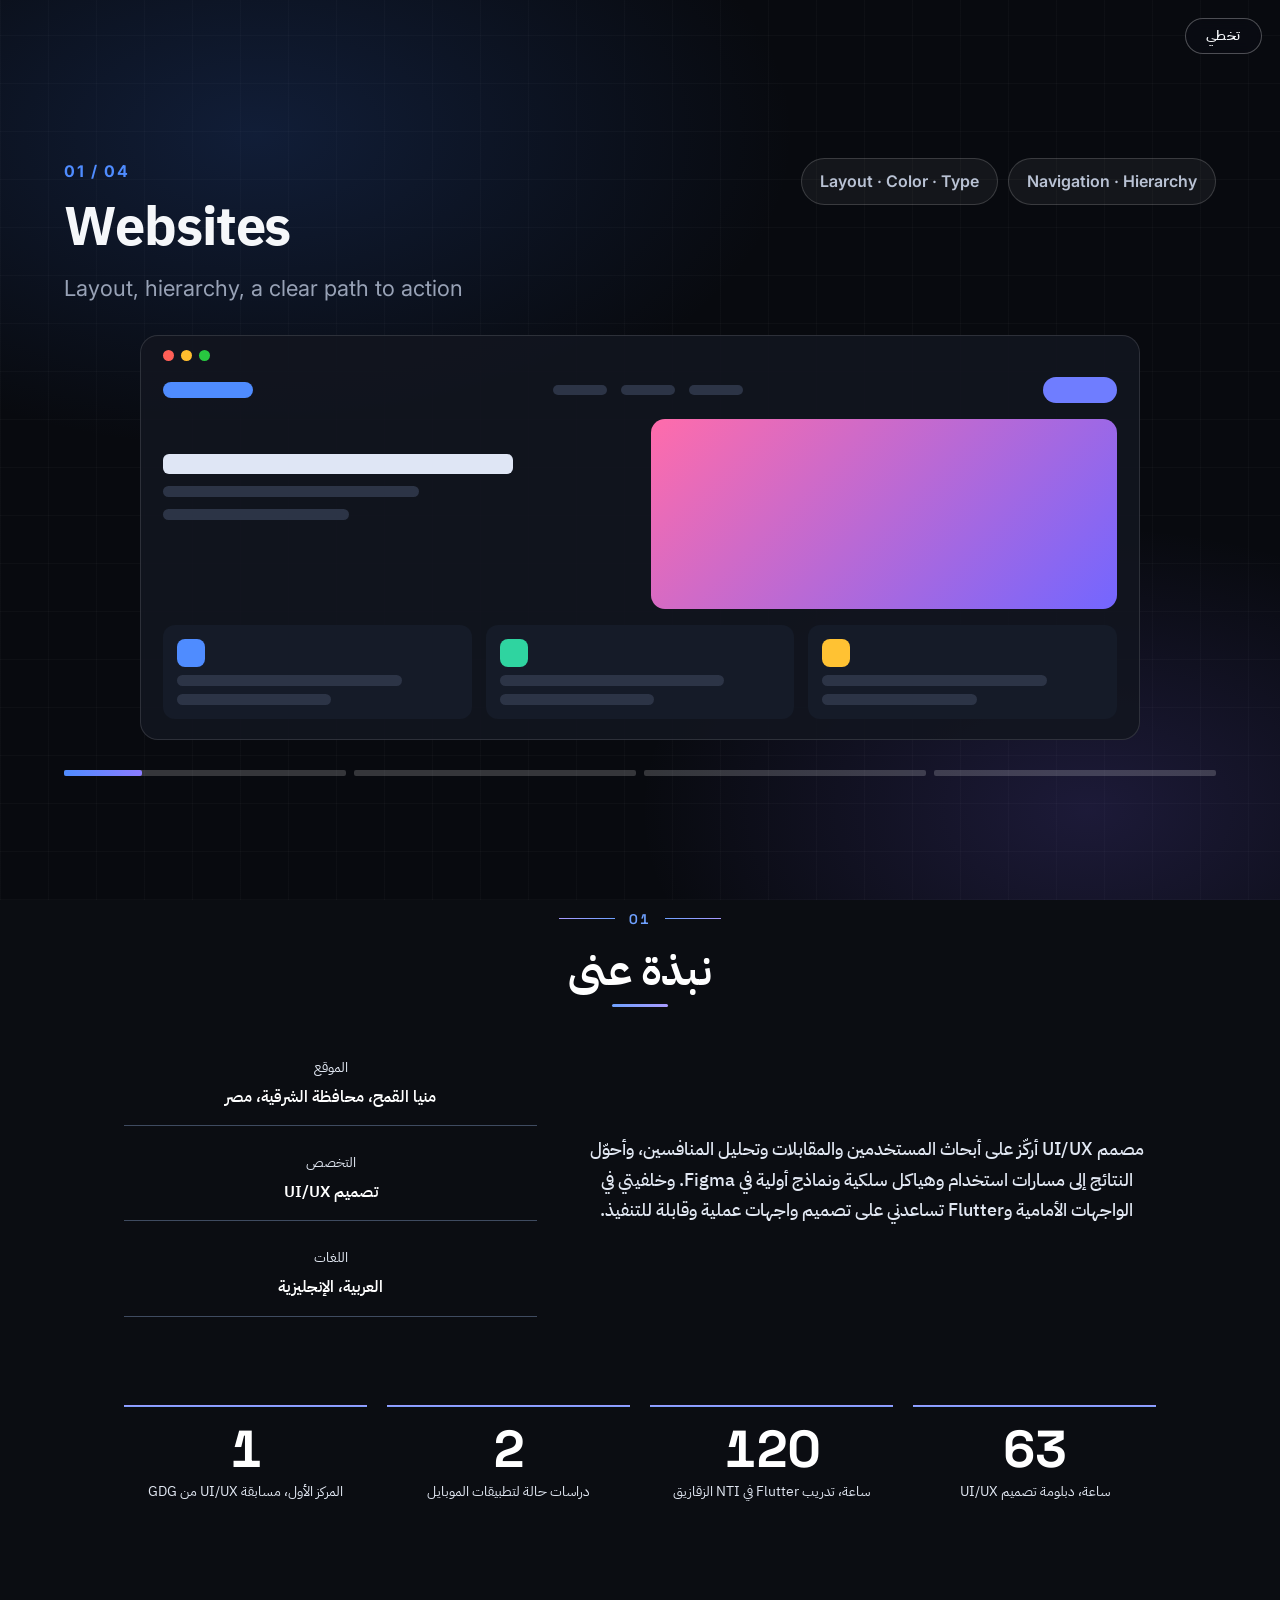
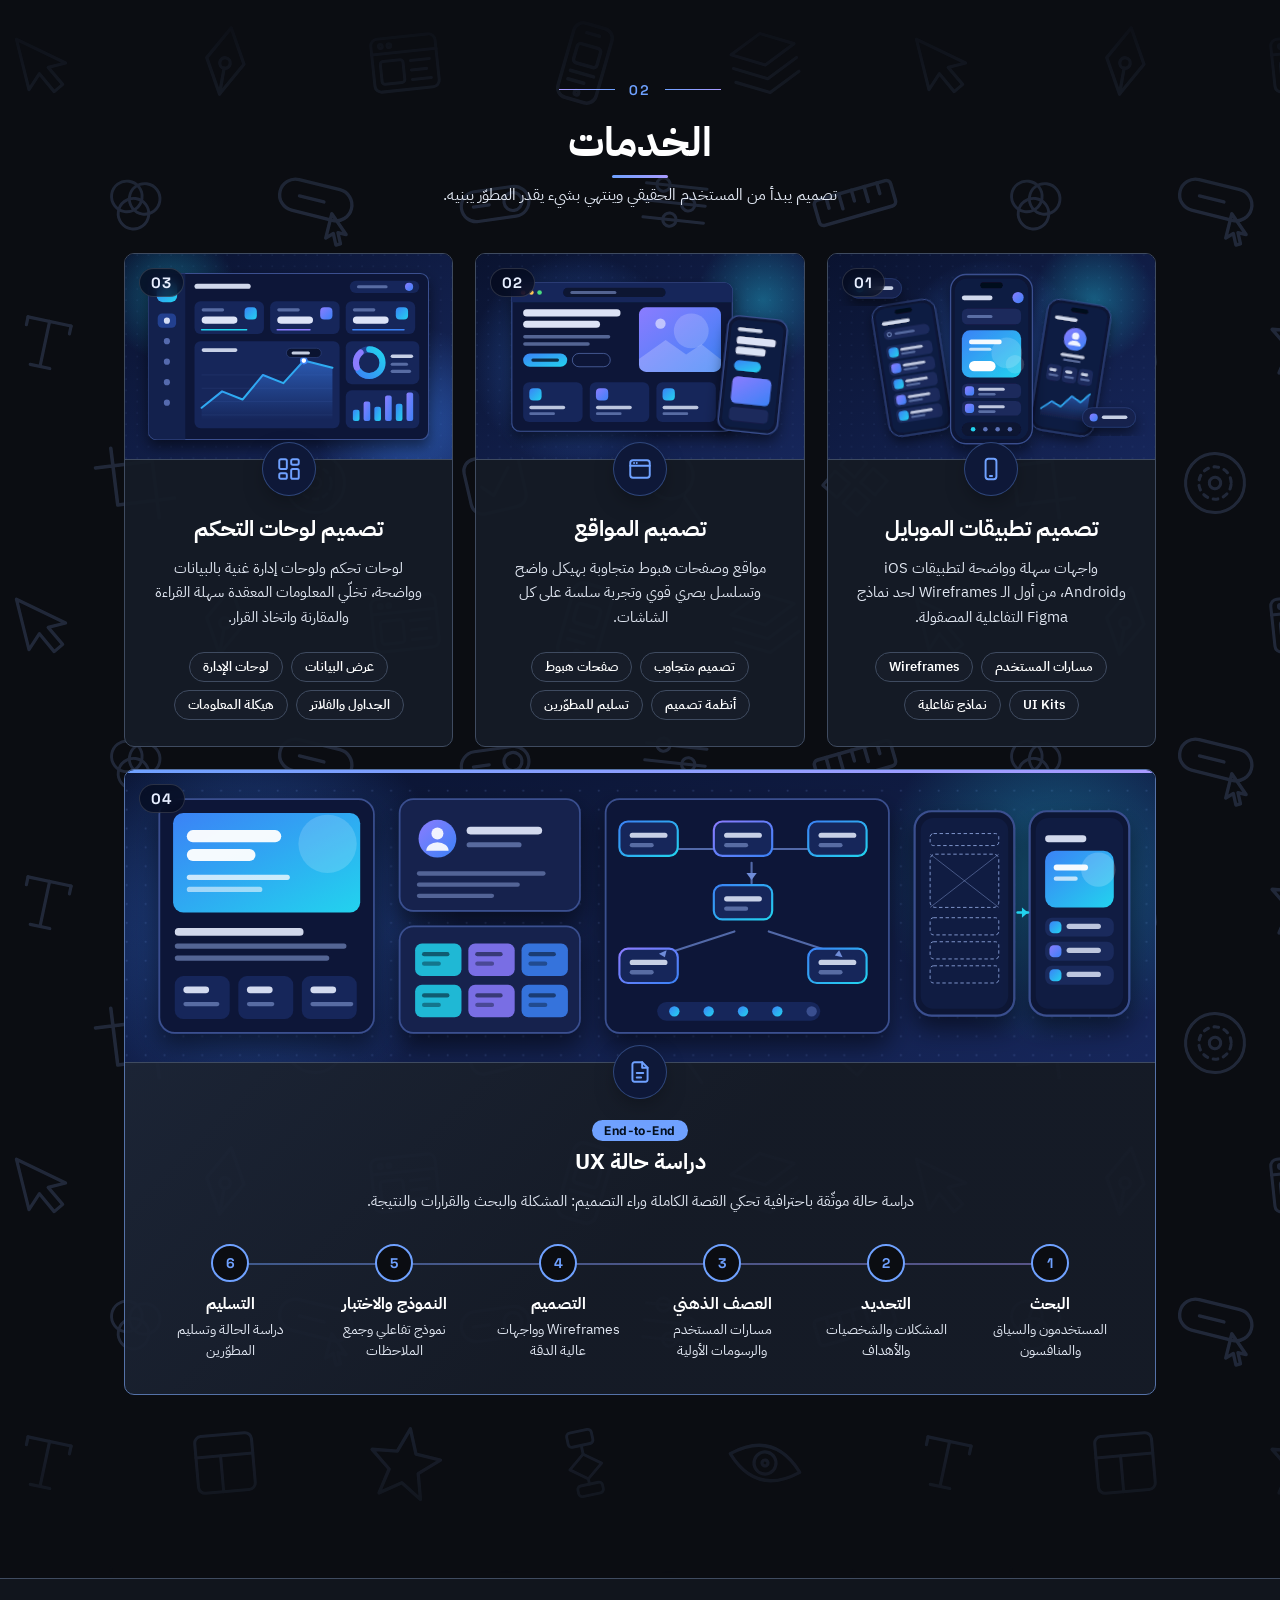
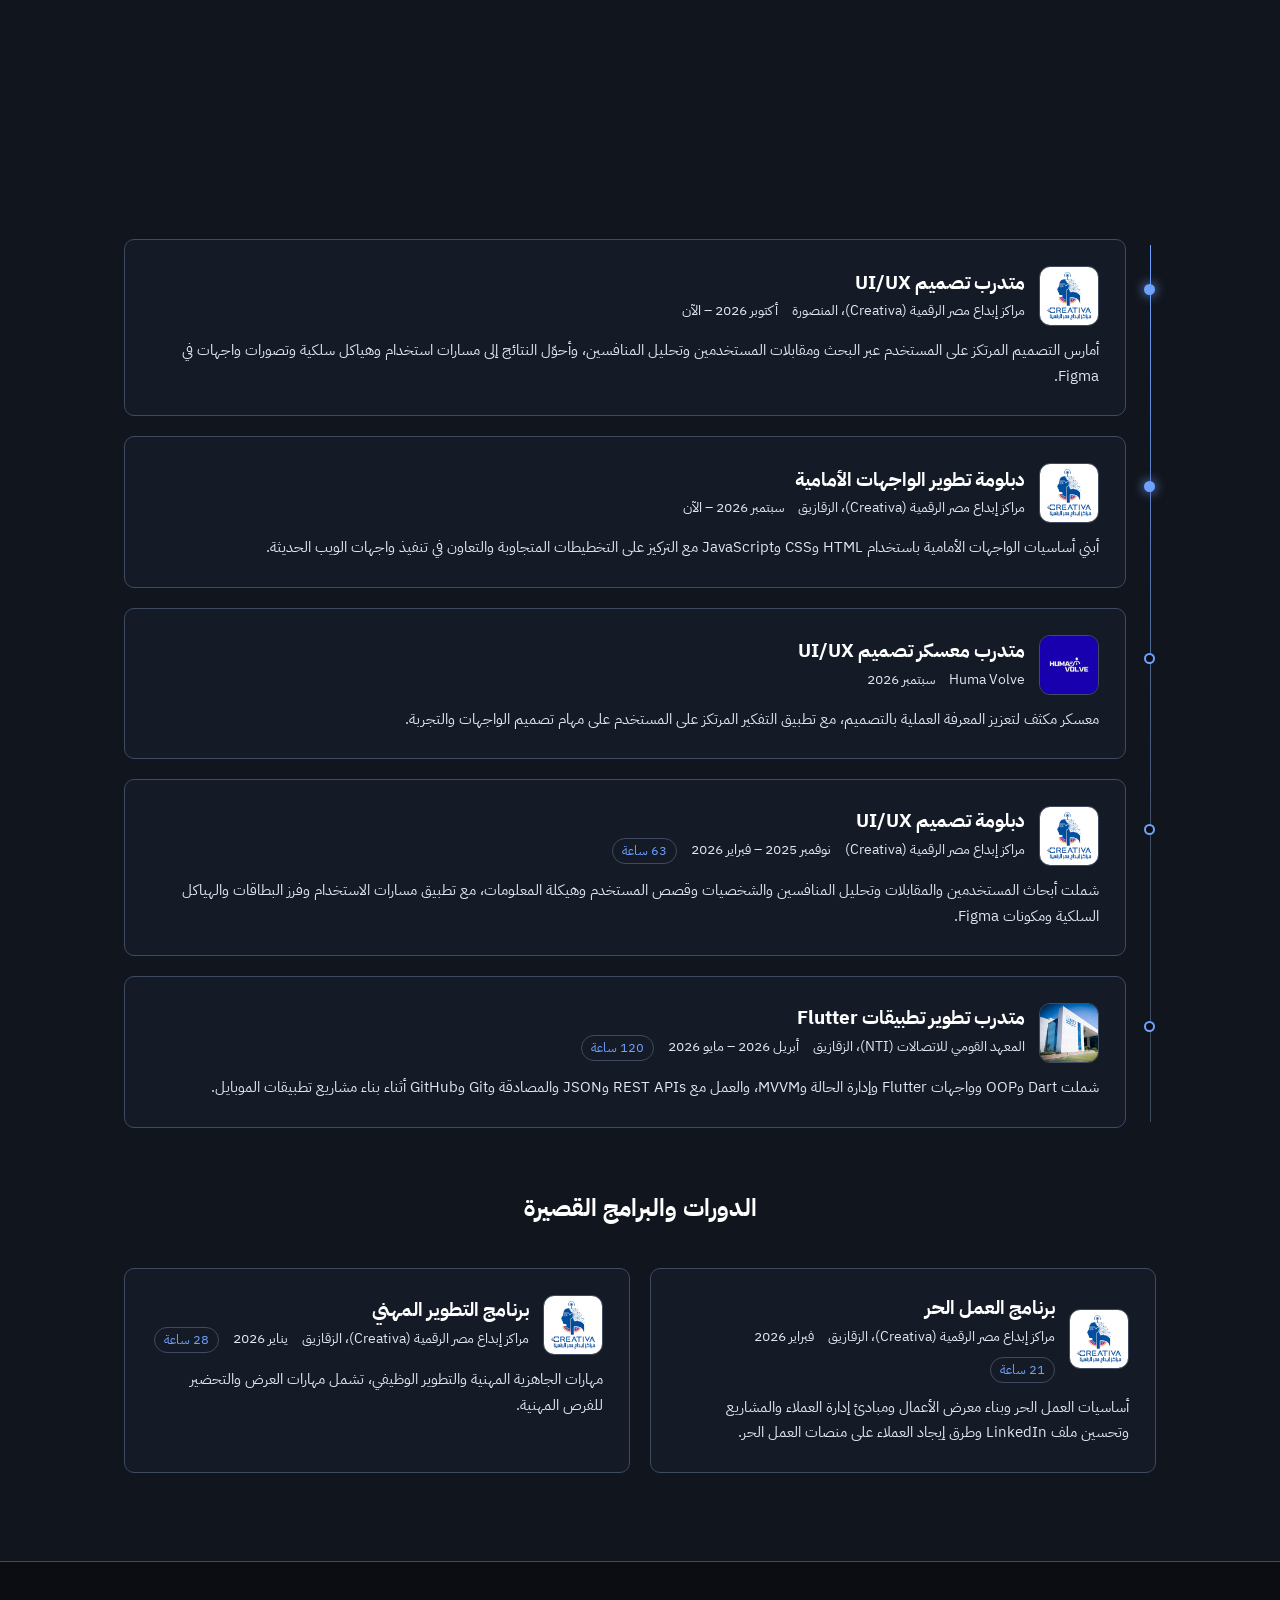
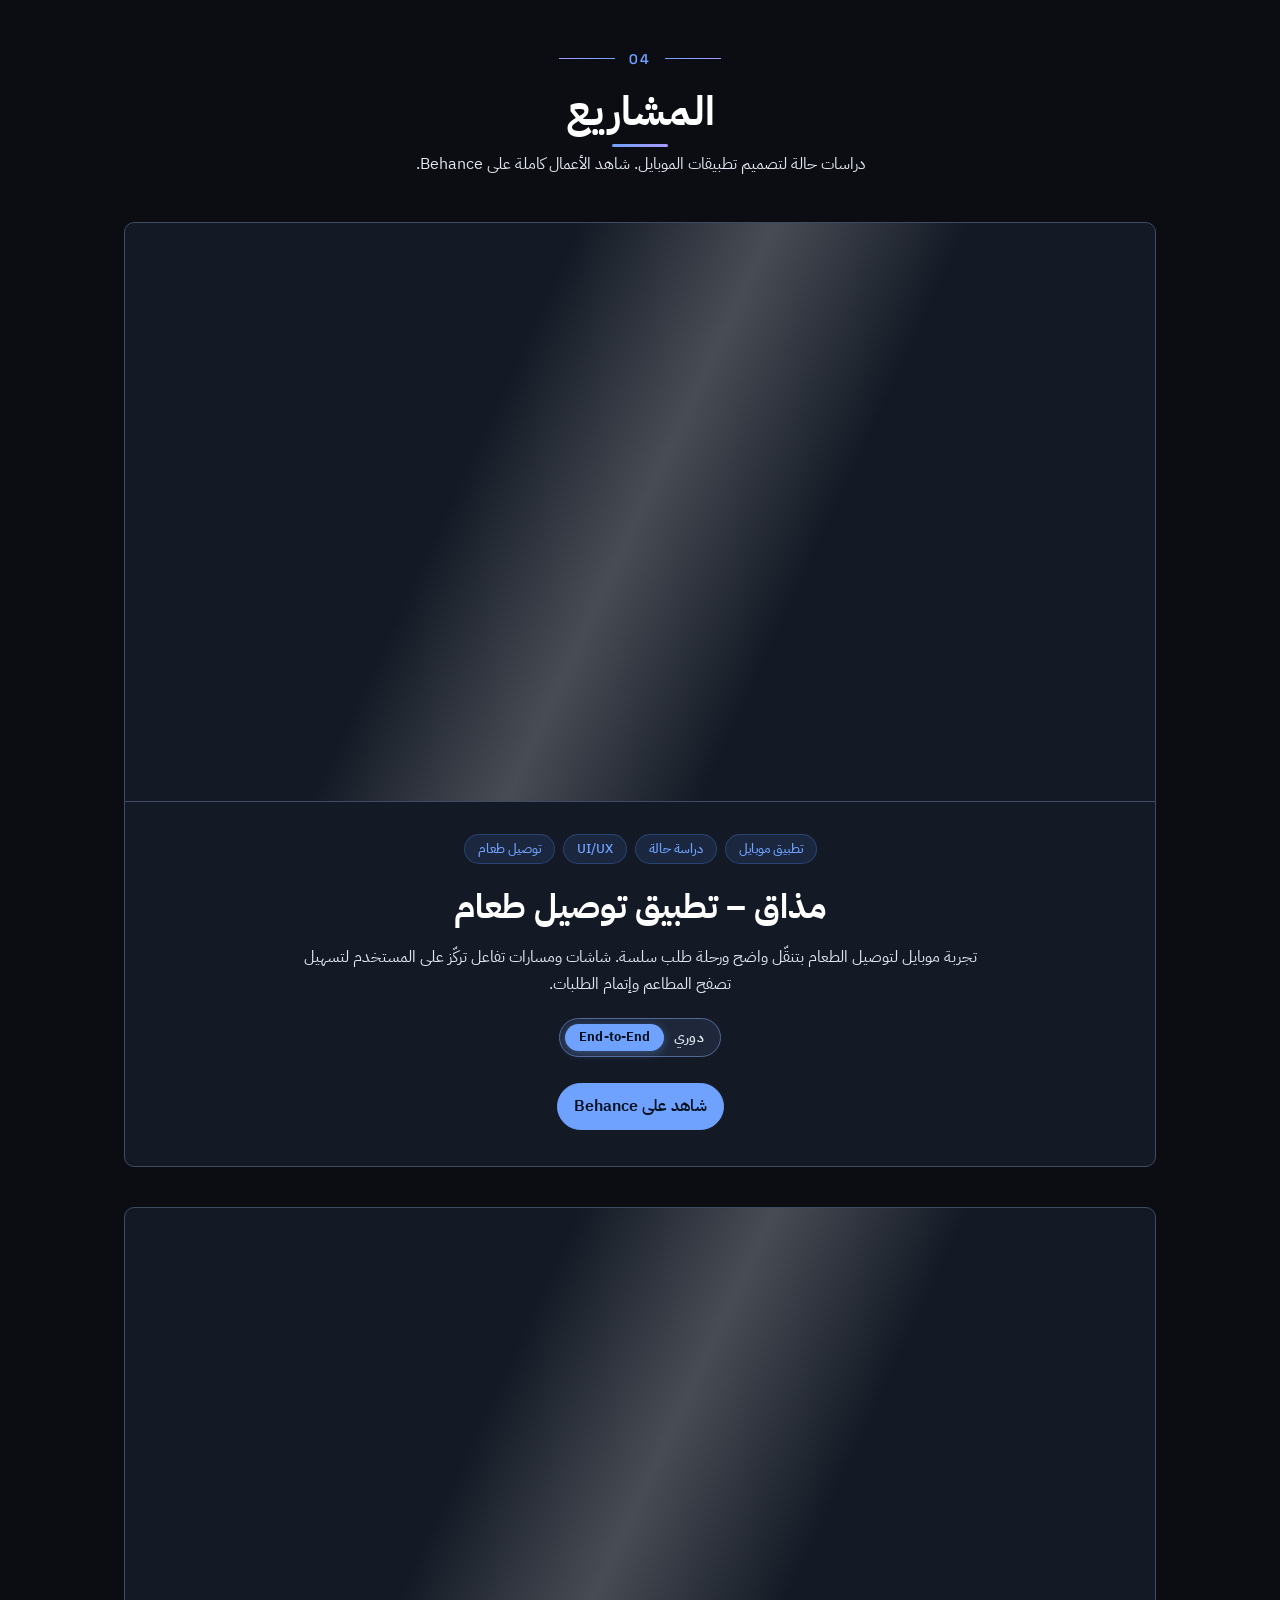
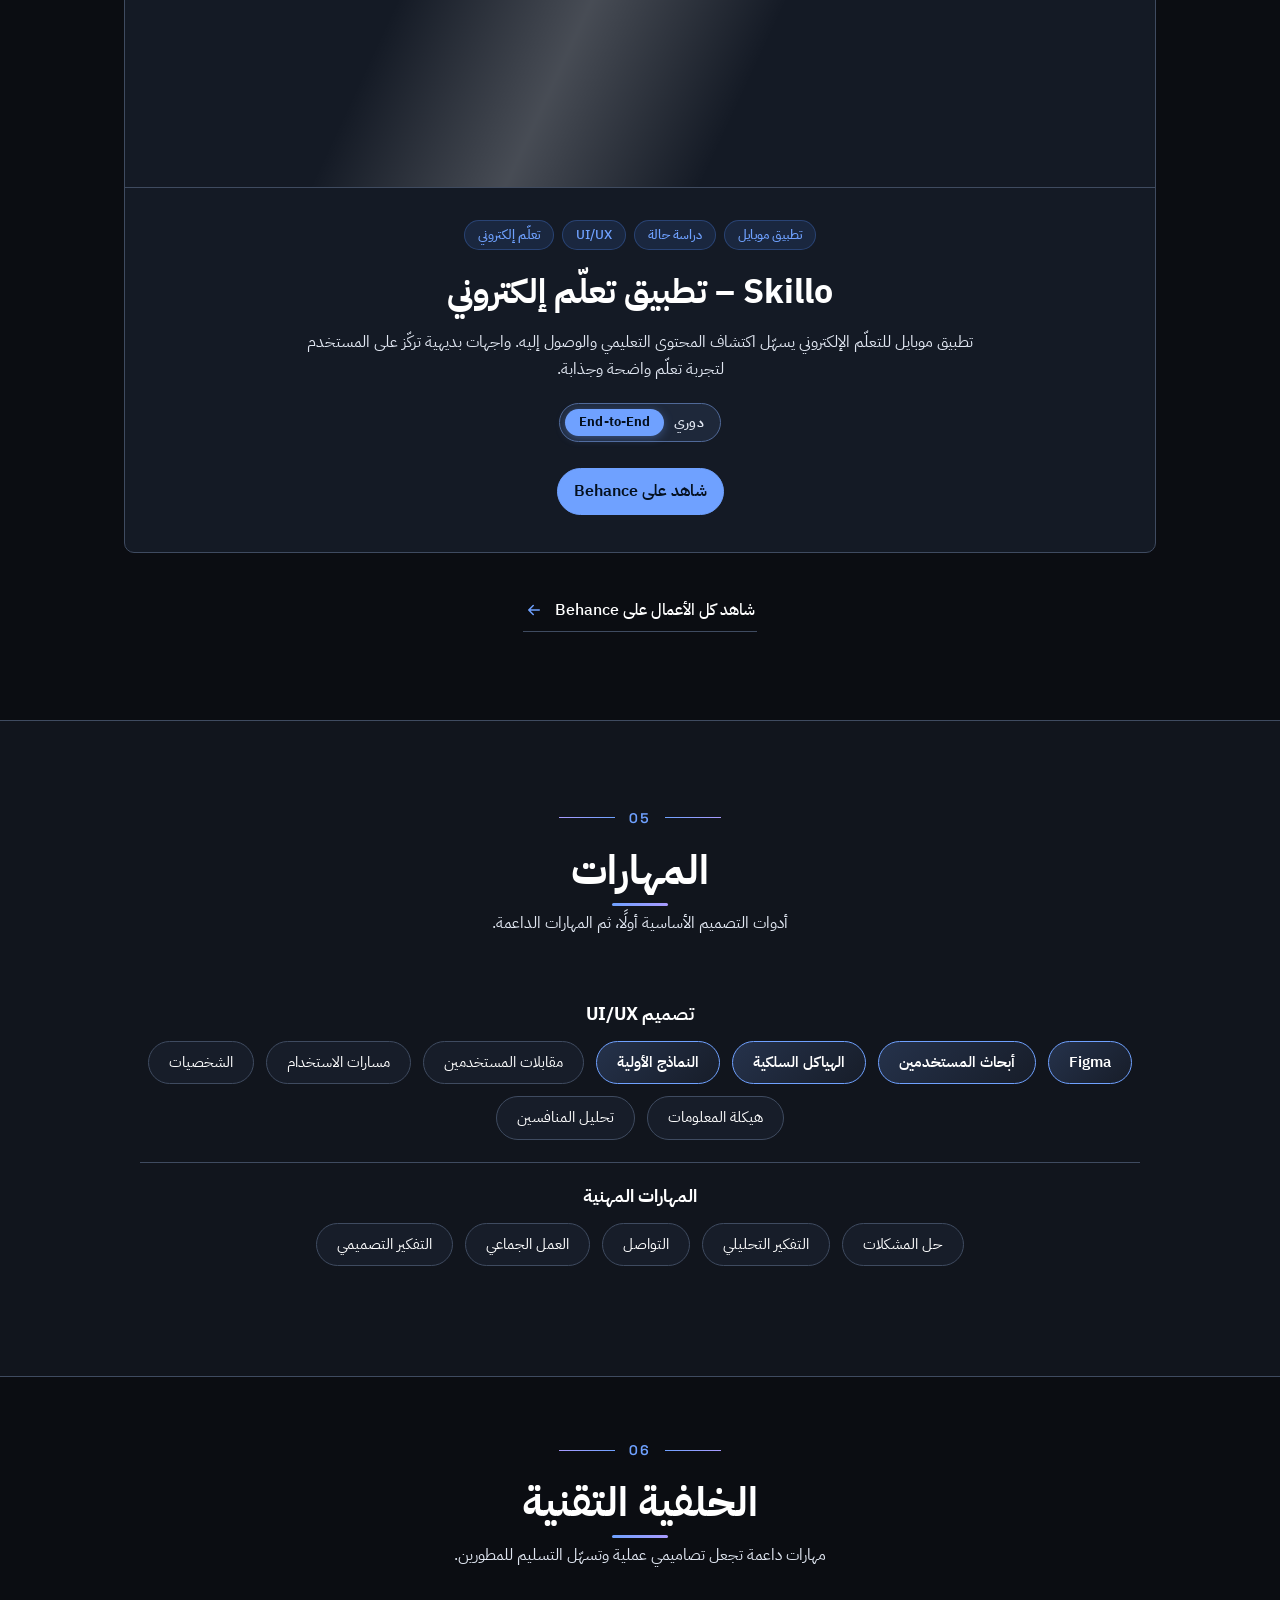
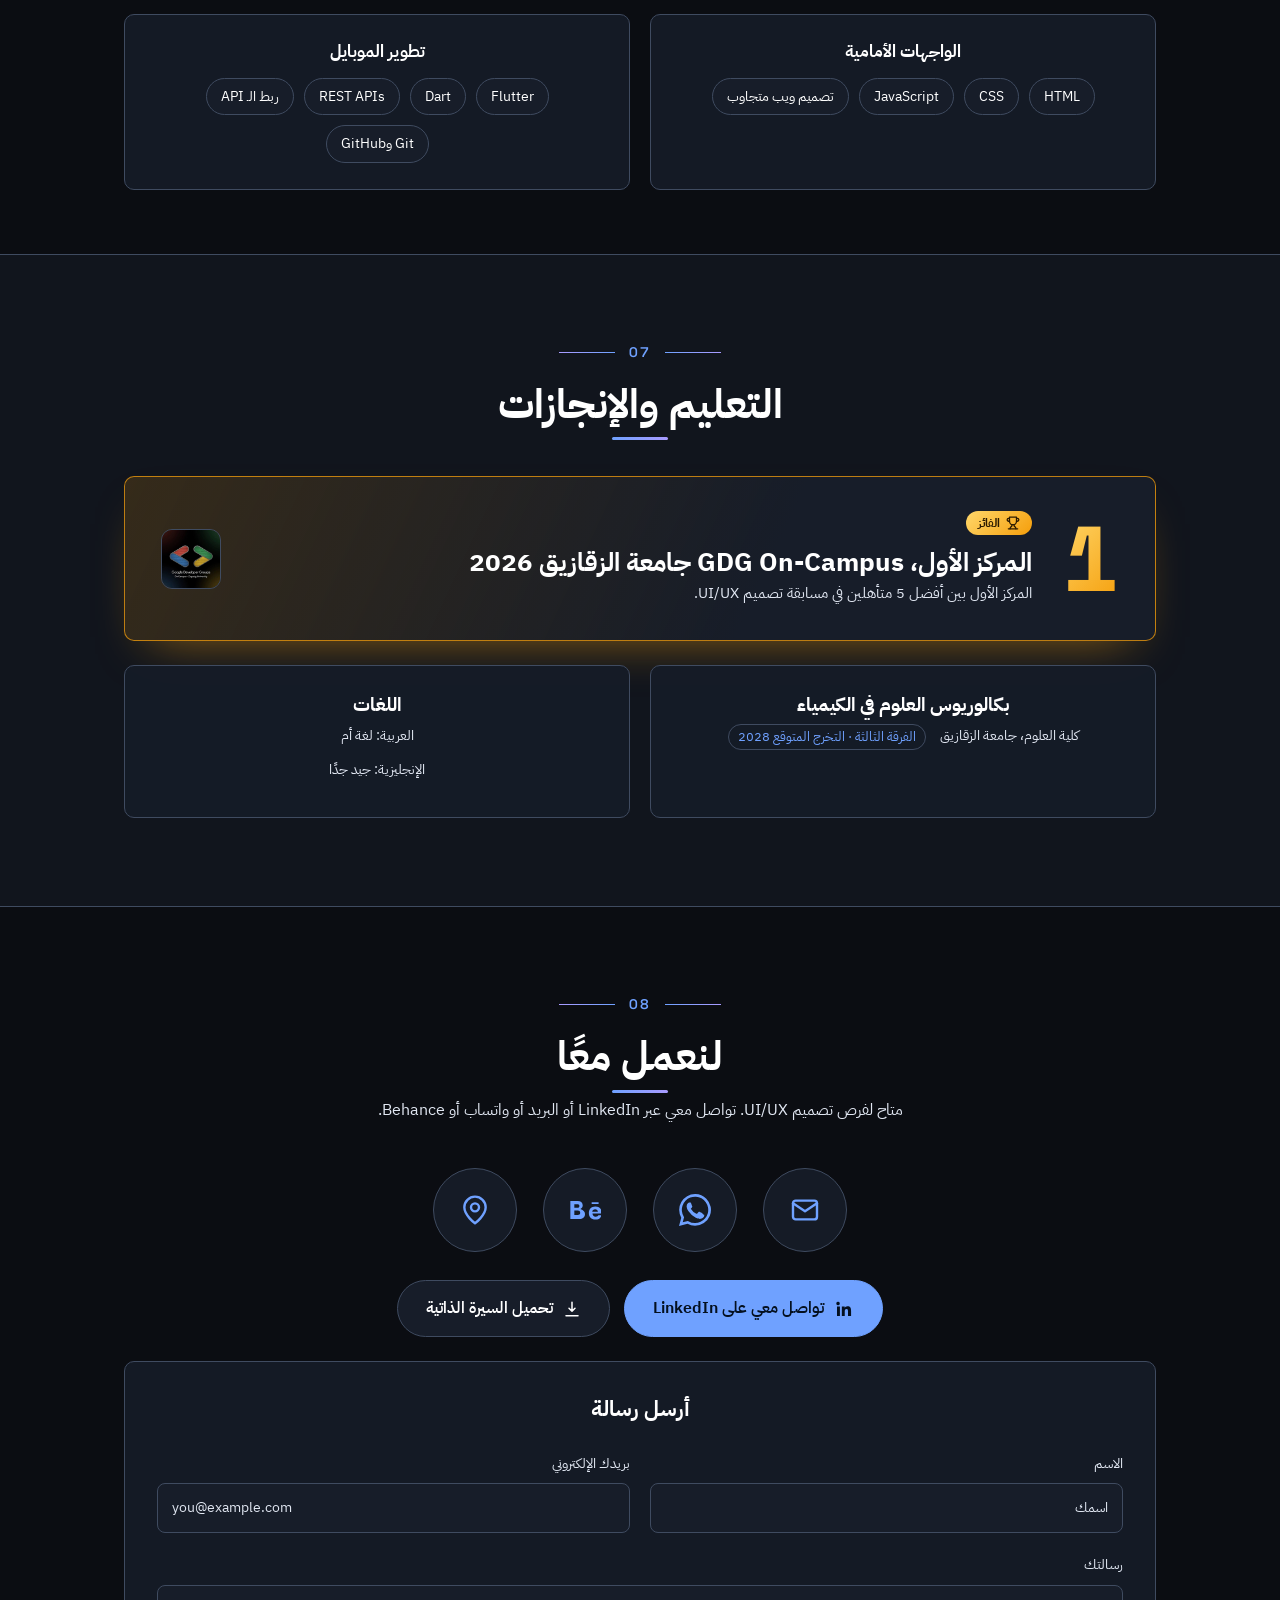
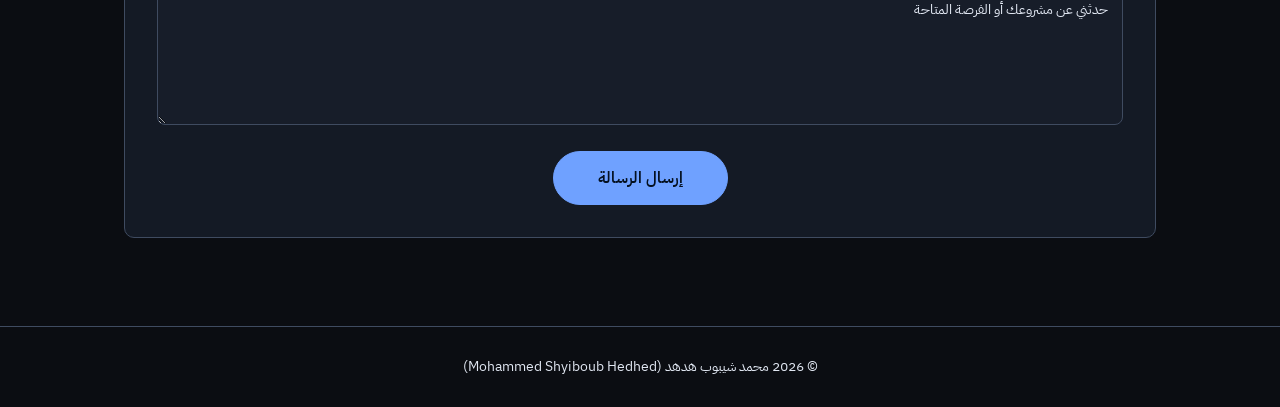
==== commit e4aeadaf: "Add files via upload" ====
--- a/ar/index.html
+++ b/ar/index.html
@@ -199,6 +199,16 @@
     </div>
     <!-- ========== END: Intro curtain ========== -->
 
+    <!-- ========== START: Intro video ==========
+     LIVE intro (HTML/CSS/JS, no video file): plays right after the splash curtain, with sound (assets/audio/intro-voice.mp3).
+     Logic: js/intro.js - styles: end of css/v2.css ("Live intro"). Add ?intro=0 to the address to skip it. -->
+    <div class="introv" id="iv" role="dialog" aria-label="UI/UX intro" hidden>
+      <div class="ivstage" id="ivst"></div>
+      <audio id="iva" preload="auto"></audio>
+      <div class="ivbar"><button class="ivs" id="ivs" type="button">Skip</button></div>
+    </div>
+    <!-- ========== END: Intro video ========== -->
+
     <!-- ========== START: Cursor glow ==========
      Soft light that follows the mouse (desktop only). -->
     <div class="cur" id="glow"></div>
@@ -842,6 +852,7 @@
     <script src="../js/lang/en.js"></script>
     <script src="../js/lang/ar.js"></script>
     <script src="../js/main.js"></script>
+    <script src="../js/intro.js"></script>
     <script src="../js/v2.js"></script>
     <!-- ========== END: Scripts ========== -->
   </body>
--- a/css/v2.css
+++ b/css/v2.css
@@ -2998,3 +2998,320 @@
     inset-inline: calc((100% - 5 * 14px) / 12);
   }
 }
+
+/* ---------- Intro video (after the splash curtain) ---------- */
+.introv {
+  position: fixed;
+  inset: 0;
+  z-index: 998; /* just under the curtain (999) so the curtain opens onto it */
+  background: #080a0f;
+  display: grid;
+  place-items: center;
+  opacity: 1;
+  transition: opacity 0.6s ease;
+}
+.introv[hidden] {
+  display: none;
+}
+.introv.out {
+  opacity: 0;
+  pointer-events: none;
+}
+.introv video {
+  width: 100%;
+  height: 100%;
+  object-fit: contain;
+  background: #080a0f;
+}
+.ivbar {
+  position: absolute;
+  top: max(18px, env(safe-area-inset-top));
+  right: 18px;
+  z-index: 2;
+  display: flex;
+  gap: 10px;
+  direction: ltr;
+}
+.ivs {
+  display: inline-flex;
+  align-items: center;
+  gap: 8px;
+  padding: 10px 20px;
+  border-radius: 999px;
+  border: 1px solid rgba(255, 255, 255, 0.28);
+  background: rgba(10, 13, 20, 0.6);
+  color: #f5f7fa;
+  font: 600 14px/1 "Inter", system-ui, sans-serif;
+  letter-spacing: 0.04em;
+  cursor: pointer;
+  backdrop-filter: blur(8px);
+  -webkit-backdrop-filter: blur(8px);
+  transition:
+    background 0.2s,
+    border-color 0.2s;
+}
+.ivsnd {
+  padding: 10px 16px;
+}
+.ivsnd .mx {
+  display: none;
+}
+.ivsnd[aria-pressed="false"] .mx {
+  display: block;
+}
+.ivsnd[aria-pressed="false"] .w1,
+.ivsnd[aria-pressed="false"] .w2 {
+  display: none;
+}
+.ivsnd.hint {
+  border-color: #8b7cff;
+  animation: ivpulse 1.6s ease-in-out infinite;
+}
+@keyframes ivpulse {
+  50% {
+    box-shadow: 0 0 0 7px rgba(139, 124, 255, 0.22);
+  }
+}
+.ivs:hover,
+.ivs:focus-visible {
+  background: rgba(79, 140, 255, 0.35);
+  border-color: #4f8cff;
+  outline: none;
+}
+/* the intro video is shown on every device, whatever the OS motion setting is */
+
+/* ---------- Services background: faint UI/UX icon pattern ----------
+   Icons come from assets/pattern-uiux.svg, used as a mask so the colour follows the theme.
+   Edges fade out so the pattern blends into the sections above and below. */
+#services {
+  position: relative;
+  isolation: isolate;
+}
+#services::before {
+  content: "";
+  position: absolute;
+  inset: 0;
+  z-index: -1;
+  pointer-events: none;
+  background: #8fb4ff;
+  opacity: 0.17;
+  -webkit-mask:
+    url(../assets/pattern-uiux.svg) 0 0 / 900px 560px repeat,
+    linear-gradient(transparent, #000 14%, #000 86%, transparent);
+  -webkit-mask-composite: source-in;
+  mask:
+    url(../assets/pattern-uiux.svg) 0 0 / 900px 560px repeat,
+    linear-gradient(transparent, #000 14%, #000 86%, transparent);
+  mask-composite: intersect;
+}
+:root[data-theme="light"] #services::before {
+  background: #2563eb;
+  opacity: 0.13;
+}
+@media (max-width: 640px) {
+  /* phones: cards fill the width, so make the pattern denser/stronger and let it faintly show through them */
+  #services::before {
+    -webkit-mask-size: 480px 300px, 100% 100%;
+    mask-size: 480px 300px, 100% 100%;
+    opacity: 0.26;
+  }
+  :root[data-theme="light"] #services::before {
+    opacity: 0.2;
+  }
+  #services .card {
+    background: color-mix(in srgb, var(--card) 72%, transparent);
+  }
+}
+
+/* "Enter website" button at the end of the intro video.
+   js/intro.js sets --ivy (vertical position) and --ivf (text size) from the video's real size on screen,
+   so the button always sits in the empty space under the closing card, on every screen size. */
+.iven {
+  position: absolute;
+  left: 50%;
+  top: var(--ivy, 88%);
+  transform: translate(-50%, -50%);
+  z-index: 3;
+  display: inline-flex;
+  align-items: center;
+  gap: 0.65em;
+  padding: 0.95em 2em;
+  border: 0;
+  border-radius: 999px;
+  background: linear-gradient(135deg, #4f8cff, #8b7cff);
+  color: #07111f;
+  font: 700 var(--ivf, 17px) / 1 "Inter", system-ui, sans-serif;
+  letter-spacing: 0.02em;
+  white-space: nowrap;
+  cursor: pointer;
+  box-shadow:
+    0 14px 40px -10px rgba(79, 140, 255, 0.65),
+    0 0 0 1px rgba(255, 255, 255, 0.12) inset;
+  animation: ivenin 0.6s cubic-bezier(0.2, 0.8, 0.2, 1) both;
+  transition:
+    filter 0.2s,
+    box-shadow 0.2s;
+}
+.iven[hidden] {
+  display: none;
+}
+.iven:hover,
+.iven:focus-visible {
+  filter: brightness(1.1);
+  box-shadow:
+    0 18px 50px -8px rgba(139, 124, 255, 0.8),
+    0 0 0 4px rgba(139, 124, 255, 0.35);
+  outline: none;
+}
+.iven svg {
+  width: 1.15em;
+  height: 1.15em;
+  transition: transform 0.2s;
+}
+.iven:hover svg {
+  transform: translateX(4px);
+}
+[dir="rtl"] .iven svg {
+  transform: scaleX(-1);
+}
+[dir="rtl"] .iven:hover svg {
+  transform: scaleX(-1) translateX(4px);
+}
+@keyframes ivenin {
+  from {
+    opacity: 0;
+    transform: translate(-50%, calc(-50% + 24px));
+  }
+  to {
+    opacity: 1;
+    transform: translate(-50%, -50%);
+  }
+}
+
+/* ---------- Intro video: every screen size ----------
+   The video is always shown whole (never cropped): the right file is picked in js/intro.js
+   (16:9 for landscape, 9:16 for portrait) and object-fit keeps its shape inside any window. */
+.introv video {
+  position: absolute;
+  inset: 0;
+  width: 100%;
+  height: 100%;
+  object-fit: contain;
+}
+@supports (height: 100dvh) {
+  .introv {
+    height: 100dvh;
+  }
+}
+/* small phones: smaller top buttons so they never cover the picture */
+@media (max-width: 420px) {
+  .ivbar {
+    right: 12px;
+    gap: 8px;
+  }
+  .ivs {
+    padding: 8px 14px;
+    font-size: 13px;
+  }
+  .ivsnd {
+    padding: 8px 12px;
+  }
+}
+/* phones / small windows in landscape (little height): compact top buttons */
+@media (max-height: 520px) and (orientation: landscape) {
+  .ivbar {
+    top: max(10px, env(safe-area-inset-top));
+    right: max(12px, env(safe-area-inset-right));
+  }
+  .ivs {
+    padding: 7px 14px;
+    font-size: 12px;
+  }
+}
+/* big screens / TVs */
+@media (min-width: 1800px) {
+  .ivs {
+    padding: 12px 24px;
+    font-size: 16px;
+  }
+}
+
+/* ---------- Live intro (built with code, replaces the video) ----------
+   Board = 1280x720 (landscape) or 720x1280 (.lv-p portrait), scaled to fit by js/intro.js. */
+.introv {
+  background:
+    radial-gradient(60% 50% at 20% 15%, rgba(40, 80, 160, 0.28), transparent 70%),
+    radial-gradient(50% 45% at 85% 90%, rgba(110, 90, 220, 0.2), transparent 70%),
+    repeating-linear-gradient(0deg, rgba(255, 255, 255, 0.025) 0 1px, transparent 1px 48px),
+    repeating-linear-gradient(90deg, rgba(255, 255, 255, 0.025) 0 1px, transparent 1px 48px), #080a0f;
+}
+.ivstage {
+  position: absolute;
+  left: 50%;
+  top: 50%;
+  transform: translate(-50%, -50%) scale(var(--s, 1));
+  color: #f5f7fa;
+  font-family: "Inter", system-ui, sans-serif;
+  overflow: hidden;
+  direction: ltr;
+}
+.ivstage [data-a] { opacity: 0; transform: translateY(14px); transition: opacity 0.6s ease, transform 0.6s ease; }
+.ivstage [data-a].lv-in { opacity: 1; transform: none; }
+.ivstage .lv-sc { position: absolute; inset: 0; display: flex; flex-direction: column; padding: 56px 64px 70px; transform: none !important; }
+.ivstage .lv-pgb [data-a], .ivstage .lv-pgb { transform: none; }
+.ivstage h1 { margin: 0; font-size: 190px; line-height: 1; font-weight: 800; letter-spacing: -0.03em; }
+.ivstage h1 span:first-child { color: #4f8cff; } .ivstage h1 span:last-child { color: #9b8cff; } .ivstage h1 em { color: #6b7488; font-style: normal; font-weight: 400; padding: 0 6px; }
+.ivstage .lv-tt, .ivstage .lv-end { align-items: center; justify-content: center; text-align: center; }
+.ivstage .lv-tt hr { width: 560px; max-width: 80%; border: 0; height: 3px; background: #4f8cff; margin: 34px 0 22px; }
+.ivstage .lv-tt p { margin: 0; font-size: 34px; color: #98a2b6; }
+.ivstage header { display: flex; justify-content: space-between; align-items: flex-start; gap: 20px; flex-wrap: wrap; }
+.ivstage header small { color: #4f8cff; font-weight: 700; font-size: 16px; letter-spacing: 0.1em; }
+.ivstage h2 { margin: 6px 0; font-size: 54px; font-weight: 800; letter-spacing: -0.02em; }
+.ivstage header p { margin: 0; font-size: 22px; color: #98a2b6; }
+.ivstage .lv-tabs { display: flex; gap: 10px; flex-wrap: wrap; }
+.ivstage .lv-tabs span, .ivstage .lv-chips span { padding: 9px 18px; border-radius: 999px; border: 1px solid rgba(255, 255, 255, 0.16); background: rgba(255, 255, 255, 0.05); font-size: 16px; font-weight: 600; color: #b9c2d4; transition: 0.4s; }
+.ivstage .lv-tabs span.hi { border-color: #8b7cff; color: #fff; box-shadow: 0 0 0 3px rgba(139, 124, 255, 0.25); }
+.ivstage .lv-mock { position: relative; flex: 1; margin-top: 28px; display: flex; justify-content: center; min-height: 0; }
+.ivstage .lv-win { width: 100%; max-width: 1000px; border: 1px solid rgba(255, 255, 255, 0.12); border-radius: 18px; background: rgba(18, 22, 32, 0.9); padding: 0 22px 20px; display: flex; flex-direction: column; gap: 16px; overflow: hidden; }
+.ivstage .lv-bar { display: flex; gap: 7px; padding: 14px 0 0; } .ivstage .lv-bar i { width: 11px; height: 11px; border-radius: 50%; background: #ffbd2e; } .ivstage .lv-bar i:first-child { background: #ff5f57; } .ivstage .lv-bar i:last-child { background: #28c840; }
+.ivstage .lv-nav { display: flex; justify-content: space-between; align-items: center; } .ivstage .lv-nav u { width: 90px; height: 16px; border-radius: 8px; background: #4f8cff; } .ivstage .lv-nav span { display: flex; gap: 14px; } .ivstage .lv-nav s { width: 54px; height: 10px; border-radius: 5px; background: #2c3446; } .ivstage .lv-nav em { width: 74px; height: 26px; border-radius: 13px; background: #6f7dff; }
+.ivstage .lv-hero { display: flex; gap: 22px; flex: 1; min-height: 0; } .ivstage .lv-tx { flex: 1; display: flex; flex-direction: column; gap: 12px; justify-content: center; } .ivstage .lv-pic { flex: 1; border-radius: 14px; background: linear-gradient(135deg, #ff6cab, #7366ff); }
+.ivstage b { display: block; height: 11px; border-radius: 6px; background: #2c3446; } .ivstage .lv-tx b:first-child { height: 20px; background: #dfe6f5; }
+.ivstage .lv-btn { width: 120px; height: 34px; border-radius: 17px; background: #4f8cff; margin-top: 8px; box-shadow: 0 0 0 0 rgba(79, 140, 255, 0.5); } .ivstage .lv-btn.in { animation: lvp 1.4s ease-in-out infinite; } @keyframes lvp { 50% { box-shadow: 0 0 0 10px rgba(79, 140, 255, 0.18); } }
+.ivstage .lv-cds { display: flex; gap: 14px; } .ivstage .lv-cd { flex: 1; border-radius: 12px; background: #151b28; padding: 14px; display: flex; flex-direction: column; gap: 8px; } .ivstage .lv-cd i { width: 28px; height: 28px; border-radius: 8px; } .lv-g1 { background: #4f8cff; } .lv-g2 { background: #2fd4a0; } .lv-g3 { background: #ffc233; }
+.ivstage .lv-co { position: absolute; padding: 8px 14px; border-radius: 10px; background: #fff; color: #0b0f19; font-size: 15px; font-weight: 700; box-shadow: 0 10px 30px rgba(0, 0, 0, 0.45); z-index: 3; white-space: nowrap; }
+.ivstage .lv-phs { display: flex; gap: 40px; align-items: center; justify-content: center; } .ivstage .lv-ph { height: 100%; max-height: 420px; aspect-ratio: 9 / 18; border-radius: 34px; border: 2px solid rgba(255, 255, 255, 0.18); background: #10141f; padding: 12px; } .ivstage .lv-scr { height: 100%; display: flex; flex-direction: column; gap: 12px; padding: 10px; }
+.ivstage .lv-big { height: 28%; border-radius: 14px; background: linear-gradient(135deg, #2b8cff, #7bd0ff); } .ivstage .lv-ph:last-child .lv-big { background: linear-gradient(135deg, #7366ff, #4f8cff); } .ivstage .lv-row { display: flex; gap: 10px; align-items: center; } .ivstage .lv-row i { width: 32px; height: 32px; border-radius: 9px; background: #4f8cff; flex: none; } .ivstage .lv-row b { flex: 1; } .ivstage .lv-pill { margin-top: auto; height: 34px; border-radius: 17px; background: #6f7dff; }
+.ivstage .lv-dash { flex-direction: row; padding: 18px 22px; } .ivstage .lv-side { width: 90px; display: flex; flex-direction: column; gap: 10px; } .ivstage .lv-side i { height: 28px; border-radius: 8px; background: #4f8cff; } .ivstage .lv-side s { height: 12px; border-radius: 6px; background: #2c3446; } .ivstage .lv-main { flex: 1; display: flex; flex-direction: column; gap: 14px; } .ivstage .lv-kp { display: flex; gap: 12px; } .ivstage .lv-kp u { flex: 1; height: 58px; border-radius: 10px; background: #151b28; }
+.ivstage .lv-chs { flex: 1; display: flex; gap: 16px; min-height: 0; } .ivstage .lv-bars { flex: 2; display: flex; align-items: flex-end; gap: 14px; padding: 16px; border-radius: 12px; background: #151b28; } .ivstage .lv-bars i { flex: 1; border-radius: 6px 6px 0 0; background: linear-gradient(#5aa0ff, #3a6fe0); transform-origin: bottom; } .ivstage .lv-don { flex: 1; border-radius: 12px; background: #151b28; position: relative; } .ivstage .lv-don::after { content: ""; position: absolute; inset: 14% 12%; border-radius: 50%; background: conic-gradient(#4f8cff 0 55%, #8b7cff 0 80%, #2fd4a0 0); -webkit-mask: radial-gradient(circle, transparent 44%, #000 45%); mask: radial-gradient(circle, transparent 44%, #000 45%); }
+.ivstage .lv-cols { display: flex; gap: 22px; width: 100%; max-width: 1000px; } .ivstage .lv-cols > div { flex: 1; } .ivstage h4 { margin: 0 0 12px; font-size: 18px; } .ivstage .lv-cc { height: 280px; border-radius: 14px; background: #151b28; padding: 18px; display: flex; flex-direction: column; gap: 10px; } .ivstage .lv-cc.k1 { background: transparent; border: 1px dashed rgba(255, 255, 255, 0.2); } .ivstage .lv-cc.k2 { background: linear-gradient(160deg, #4f8cff22, #8b7cff55); }
+.ivstage .lv-pgb { position: absolute; left: 64px; right: 64px; bottom: 34px; display: flex; gap: 8px; transform: none; } .ivstage .lv-pgb i { flex: 1; height: 4px; border-radius: 2px; background: rgba(255, 255, 255, 0.14); position: relative; opacity: 1; transform: none; } .ivstage .lv-pgb i::after { content: ""; position: absolute; inset: 0; width: 0; border-radius: 2px; background: #4f8cff; transition: width var(--d) linear; } .ivstage .lv-pgb i.in::after { width: 100%; }
+.ivstage .lv-end h1 { font-size: 150px; } .ivstage .lv-end > p { margin: 14px 0 26px; font-size: 26px; font-weight: 600; } .ivstage .lv-chips { display: flex; gap: 12px; flex-wrap: wrap; justify-content: center; } .ivstage .lv-end img { margin-top: 30px; height: 110px; width: auto; } .ivstage .lv-end small { margin-top: 8px; color: #98a2b6; font-size: 17px; }
+.ivstage .ivgo { margin-top: 30px; display: inline-flex; align-items: center; gap: 12px; padding: 18px 40px; border: 0; border-radius: 999px; background: linear-gradient(135deg, #4f8cff, #8b7cff); color: #07111f; font: 700 22px/1 "Inter", system-ui, sans-serif; cursor: pointer; box-shadow: 0 14px 40px -10px rgba(79, 140, 255, 0.65); } .ivstage .ivgo:hover, .ivstage .ivgo:focus-visible { filter: brightness(1.1); outline: none; box-shadow: 0 0 0 4px rgba(139, 124, 255, 0.4); } [dir="rtl"] .ivgo svg { transform: scaleX(-1); }
+.ivstage .ivgo:not(.lv-in) { pointer-events: none; }
+/* portrait board */
+.ivstage.lv-p .lv-sc { padding: 70px 50px 90px; } .ivstage.lv-p h1 { font-size: 150px; } .ivstage.lv-p .lv-end h1 { font-size: 130px; } .ivstage.lv-p h2 { font-size: 56px; } .ivstage.lv-p .lv-tabs { margin-top: 6px; } .ivstage.lv-p .lv-pic, .ivstage.lv-p .lv-don, .ivstage.lv-p .lv-side { display: none; } .ivstage.lv-p .lv-phs { gap: 18px; } .ivstage.lv-p .lv-ph { max-height: 560px; } .ivstage.lv-p .lv-cols { gap: 12px; } .ivstage.lv-p .lv-cc { height: 320px; padding: 12px; } .ivstage.lv-p .lv-pgb { left: 50px; right: 50px; bottom: 50px; } .ivstage.lv-p .lv-kp { flex-wrap: wrap; }
+
+/* ---------- Live intro: progress fill + phone design ---------- */
+.ivstage .lv-pgb i { height: 6px; background: rgba(255, 255, 255, 0.18); }
+.ivstage .lv-pgb i::after, .ivstage .lv-pgb i.lv-in::after { width: calc(var(--f, 0) * 100%); transition: none; background: linear-gradient(90deg, #4f8cff, #8b7cff); }
+/* small screens (phones): bigger text, readable at a glance */
+.ivstage.lv-sm header small { font-size: 22px; } .ivstage.lv-sm h2 { font-size: 64px; } .ivstage.lv-sm header p { font-size: 28px; }
+.ivstage.lv-sm .lv-tabs span, .ivstage.lv-sm .lv-chips span { font-size: 22px; padding: 11px 22px; }
+.ivstage.lv-sm .lv-co { font-size: 22px; padding: 11px 18px; } .ivstage.lv-sm h4 { font-size: 24px; }
+.ivstage.lv-sm .lv-tt p { font-size: 40px; } .ivstage.lv-sm .lv-end > p { font-size: 36px; } .ivstage.lv-sm .lv-end small { font-size: 23px; }
+.ivstage.lv-sm .lv-end img { height: 130px; } .ivstage.lv-sm .ivgo { font-size: 30px; padding: 22px 50px; }
+.ivstage.lv-sm .lv-pgb i { height: 8px; }
+/* portrait layout: every mock fills the tall board */
+.ivstage.lv-p .lv-mock { align-items: center; }
+.ivstage.lv-p .lv-win { height: auto; flex: none; gap: 22px; }
+.ivstage.lv-p .lv-hero { flex-direction: column; flex: none; gap: 20px; } .ivstage.lv-p .lv-pic { display: block; height: 300px; flex: none; }
+.ivstage.lv-p .lv-tx { padding: 8px 0; gap: 16px; } .ivstage.lv-p .lv-cd { padding: 20px; }
+.ivstage.lv-p .lv-dash { flex-direction: column; } .ivstage.lv-p .lv-kp u { height: 84px; }
+.ivstage.lv-p .lv-chs { flex-direction: column; flex: none; } .ivstage.lv-p .lv-bars { height: 360px; flex: none; } .ivstage.lv-p .lv-don { display: block; height: 260px; flex: none; }
+.ivstage.lv-p .lv-ph { width: 300px; height: 620px; aspect-ratio: auto; max-height: none; }
+.ivstage.lv-p .lv-cc { height: 470px; }
+/* donut is always a true circle */
+.ivstage .lv-don::after { inset: auto; top: 10%; left: 50%; height: 80%; aspect-ratio: 1; width: auto; transform: translateX(-50%); }
+/* Skip button disappears as soon as the Enter button shows */
+.ivs[hidden], .ivbar[hidden] { display: none !important; }
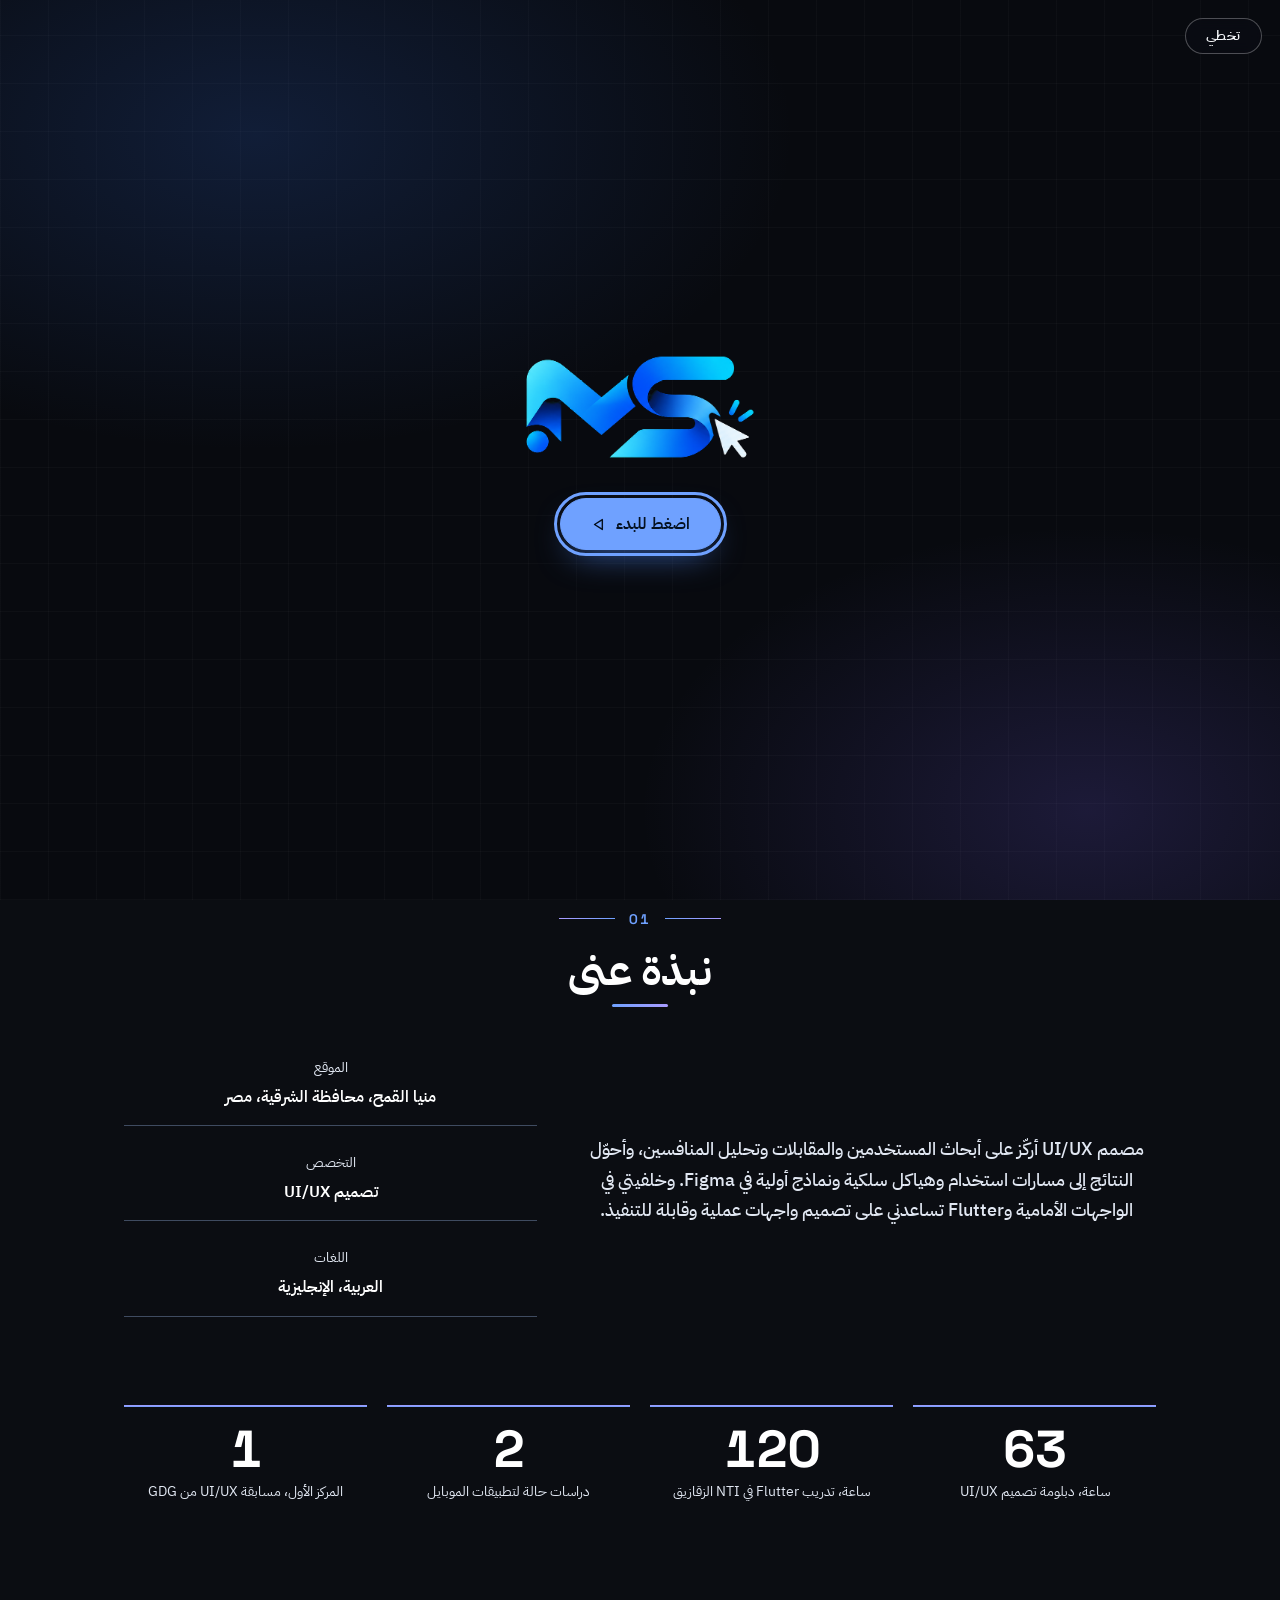
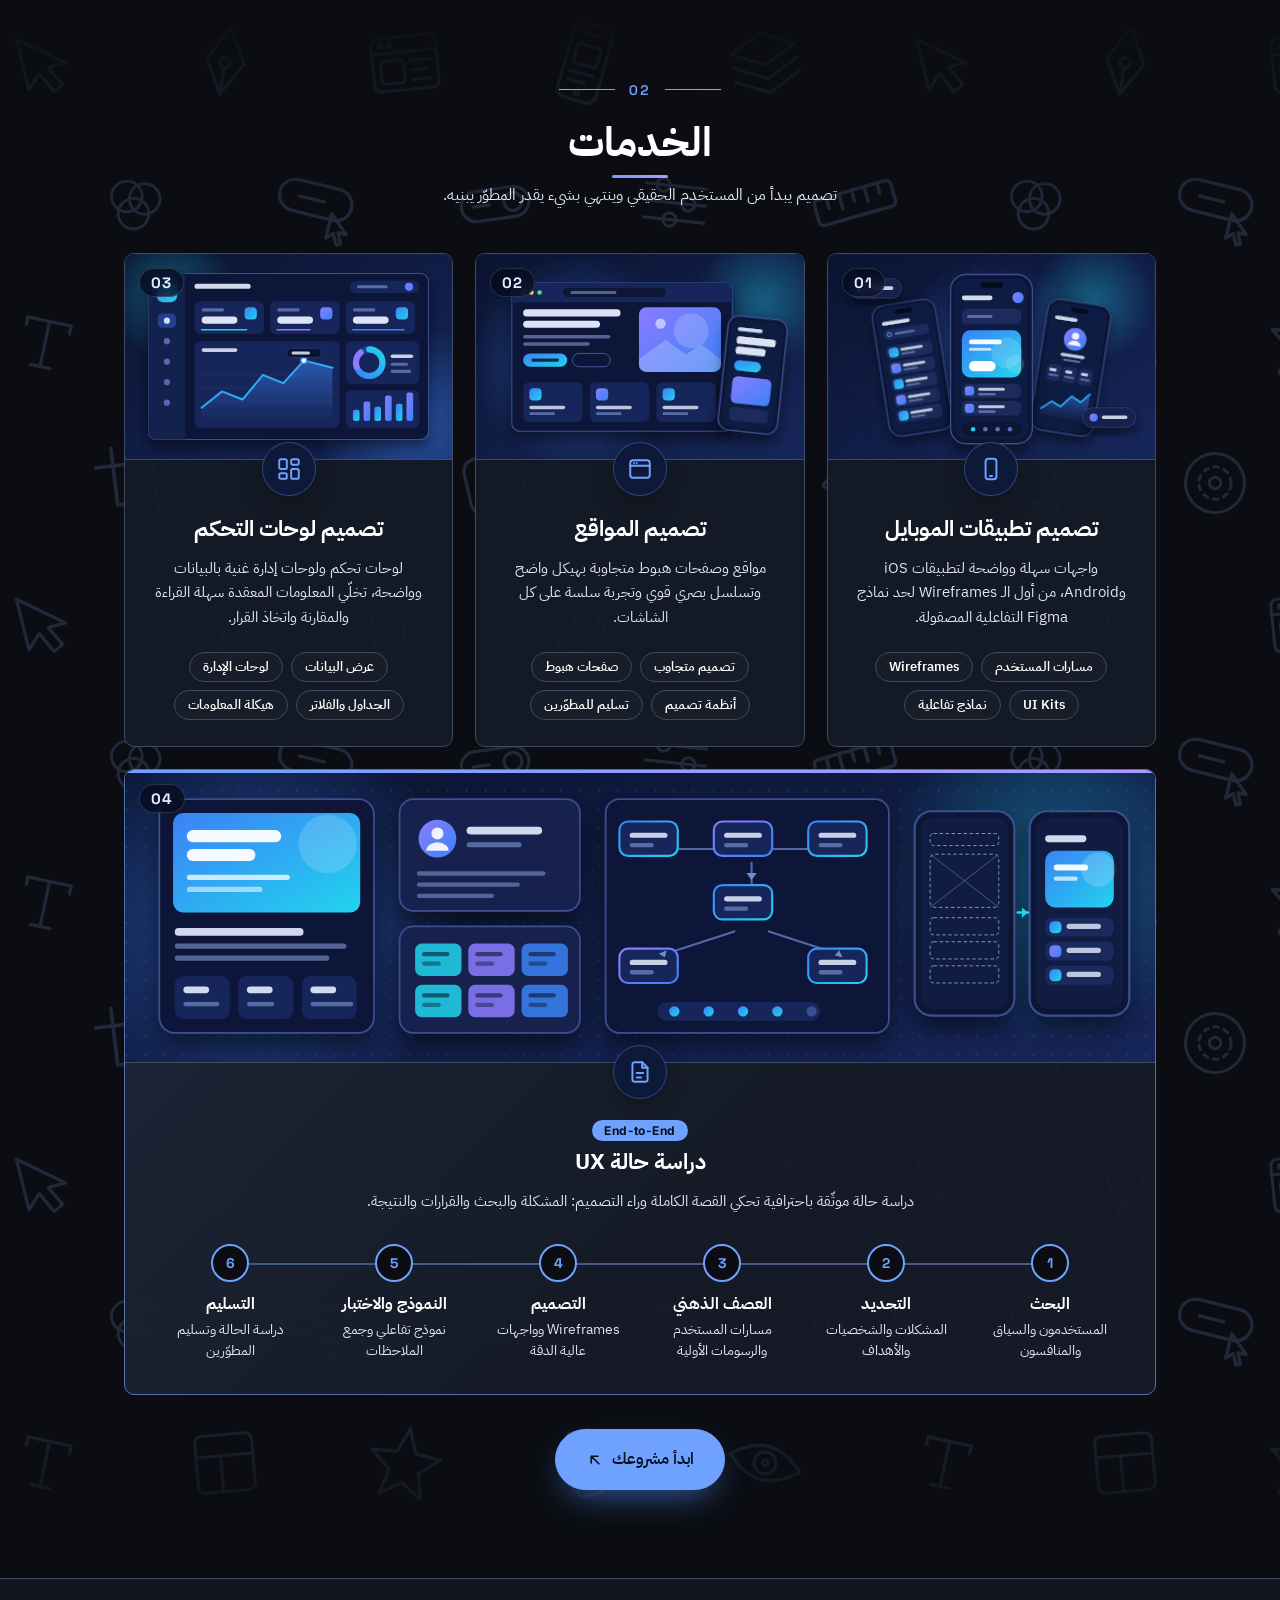
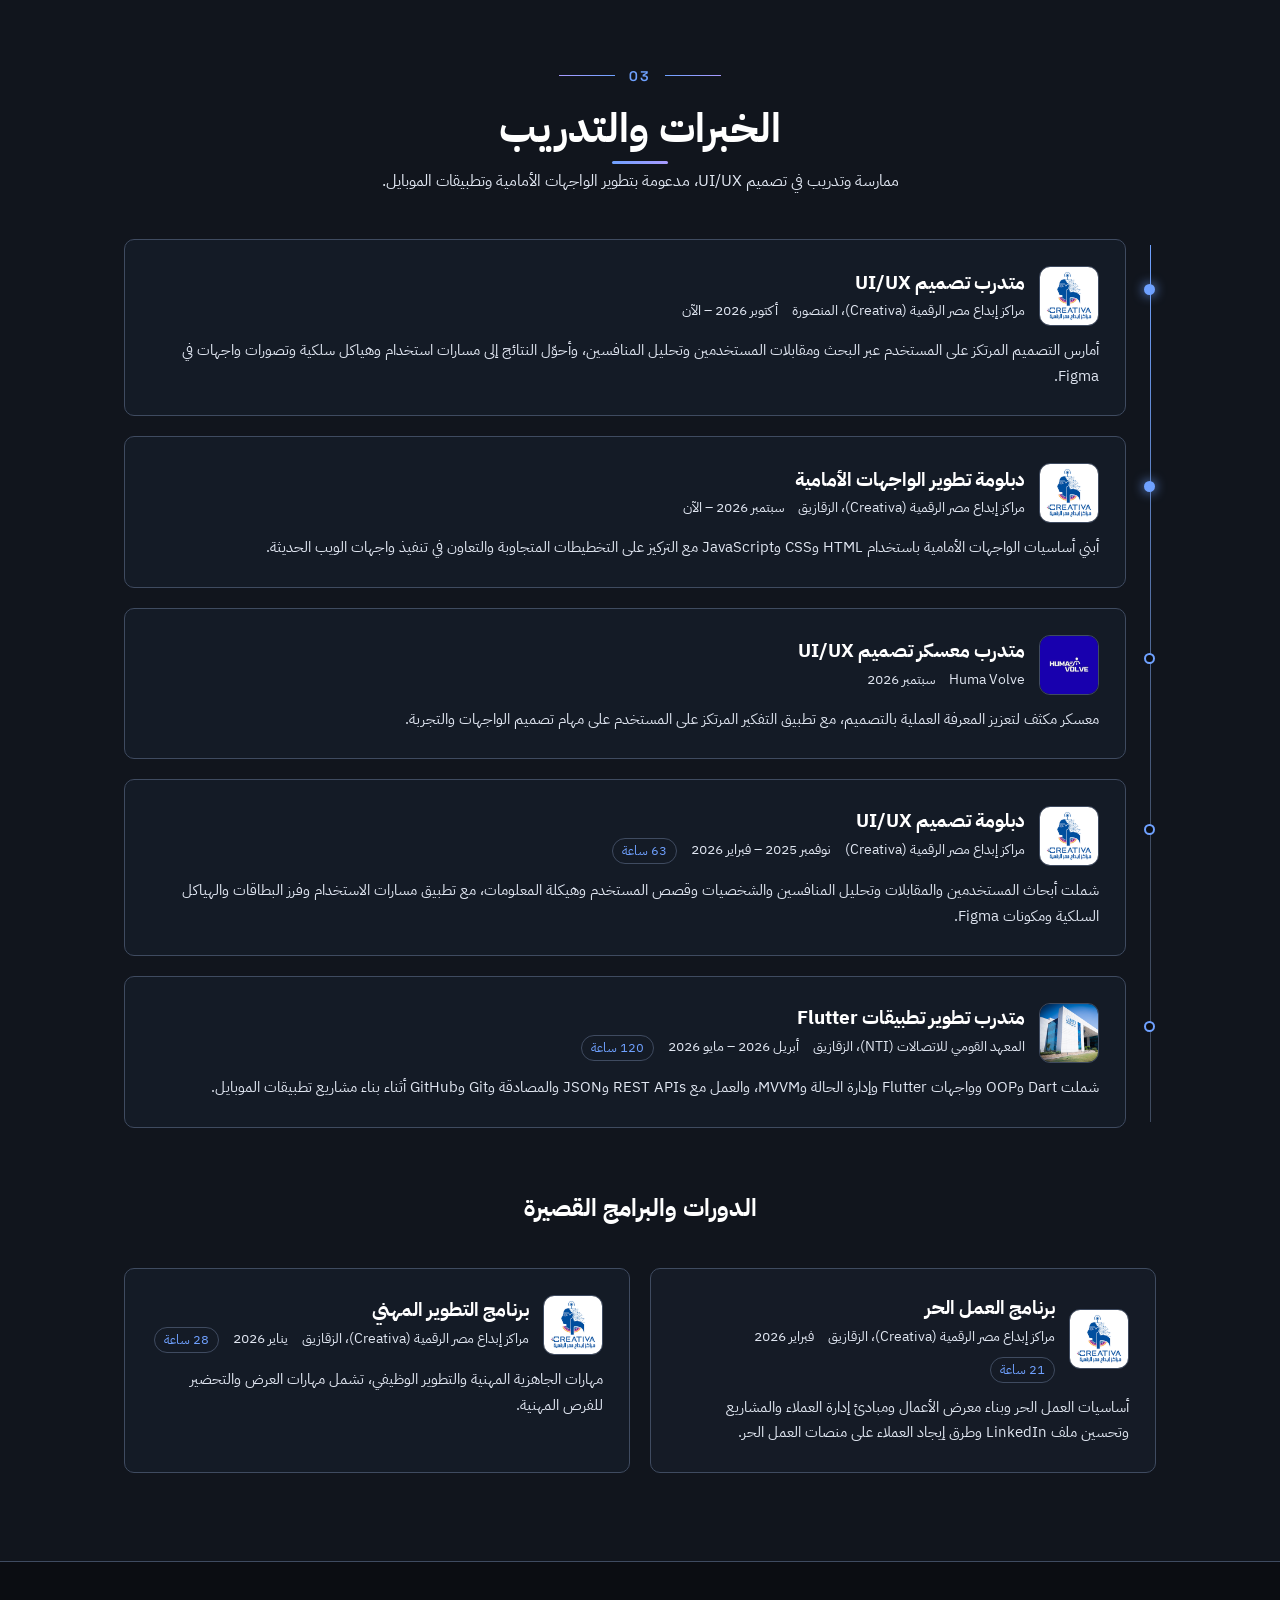
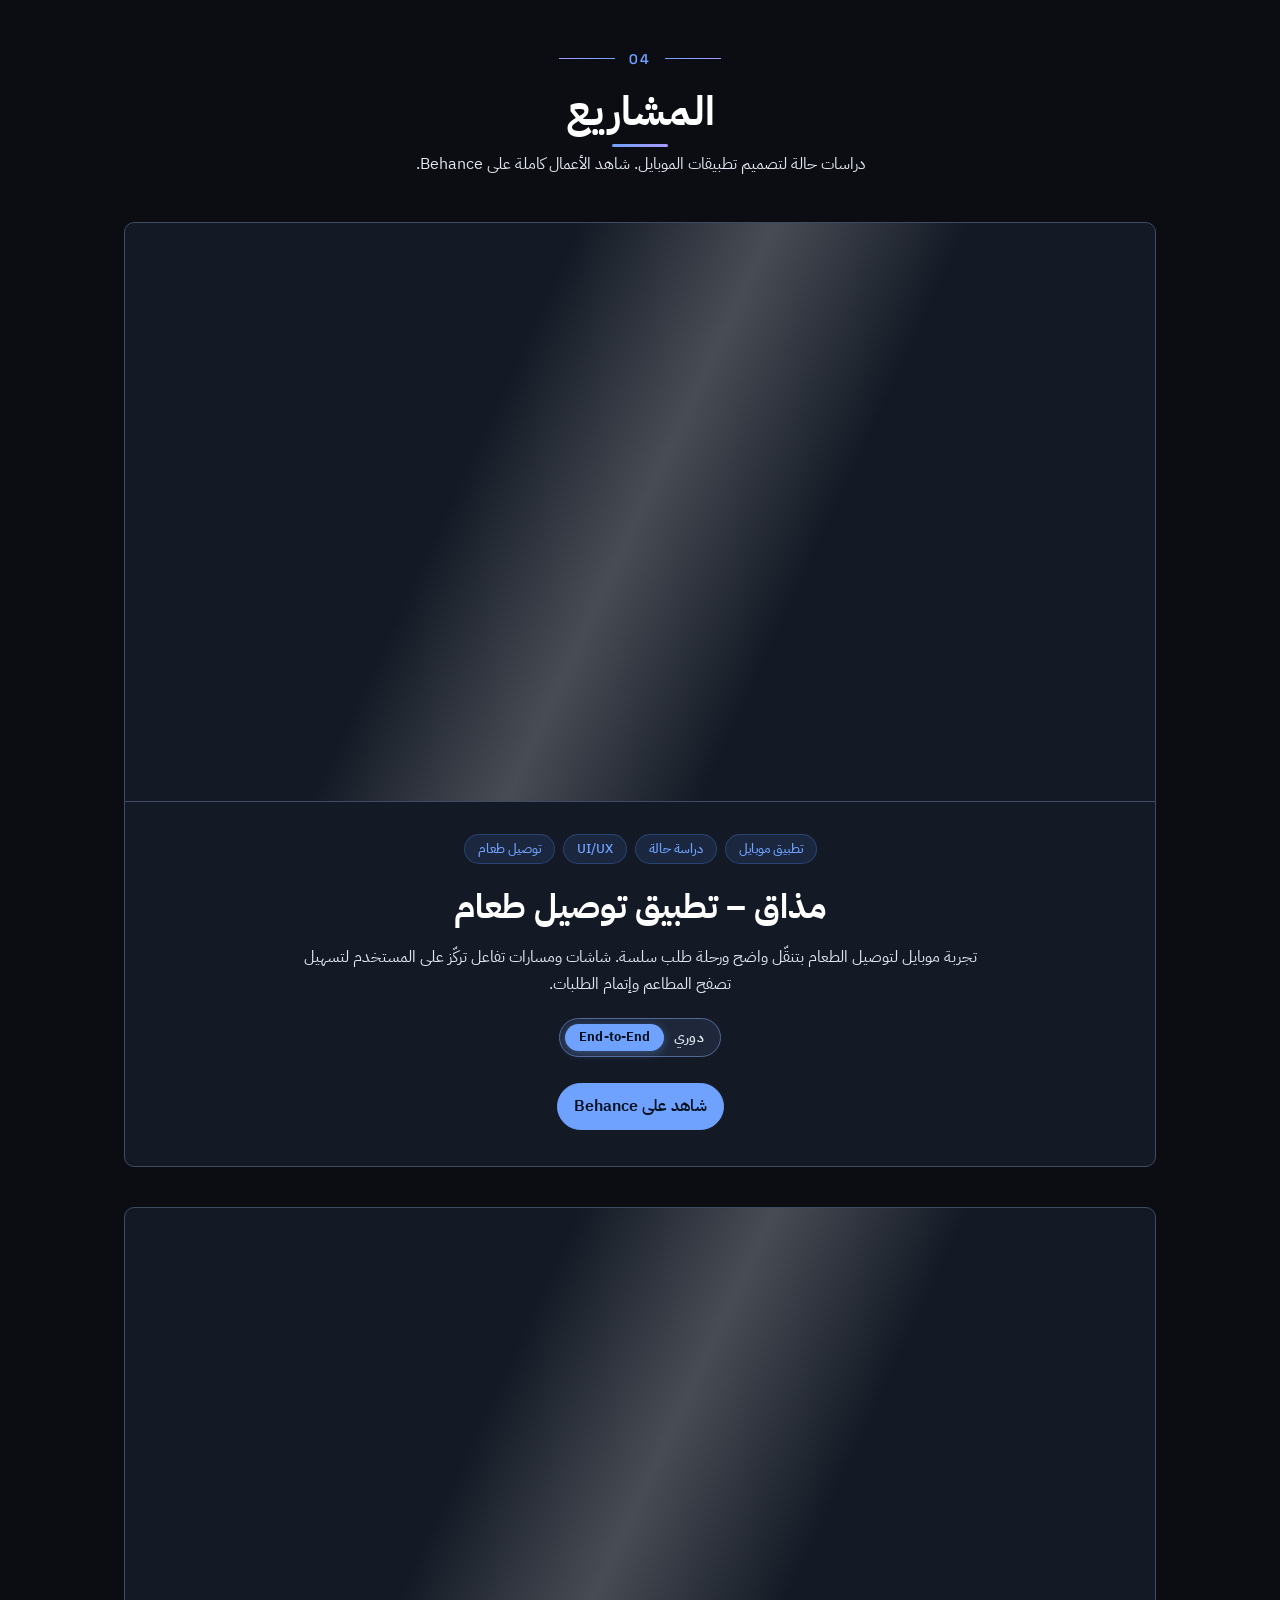
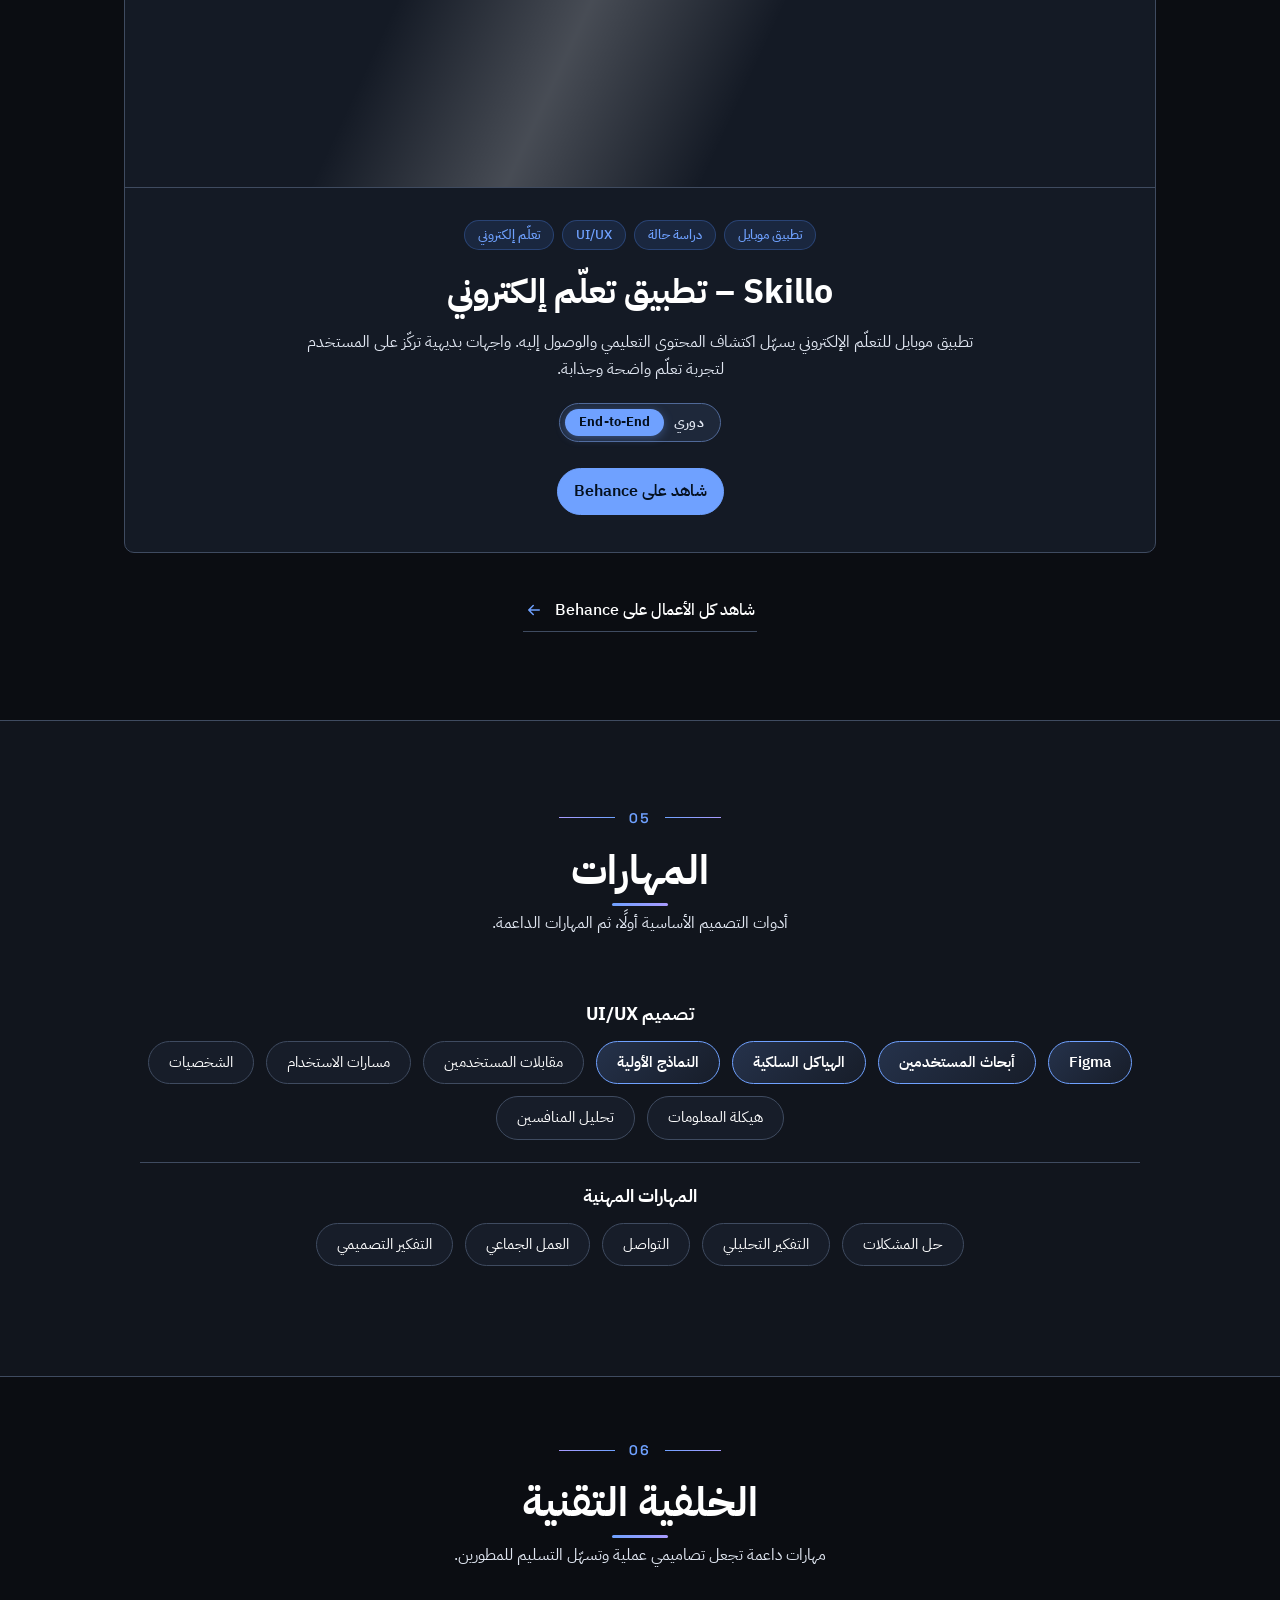
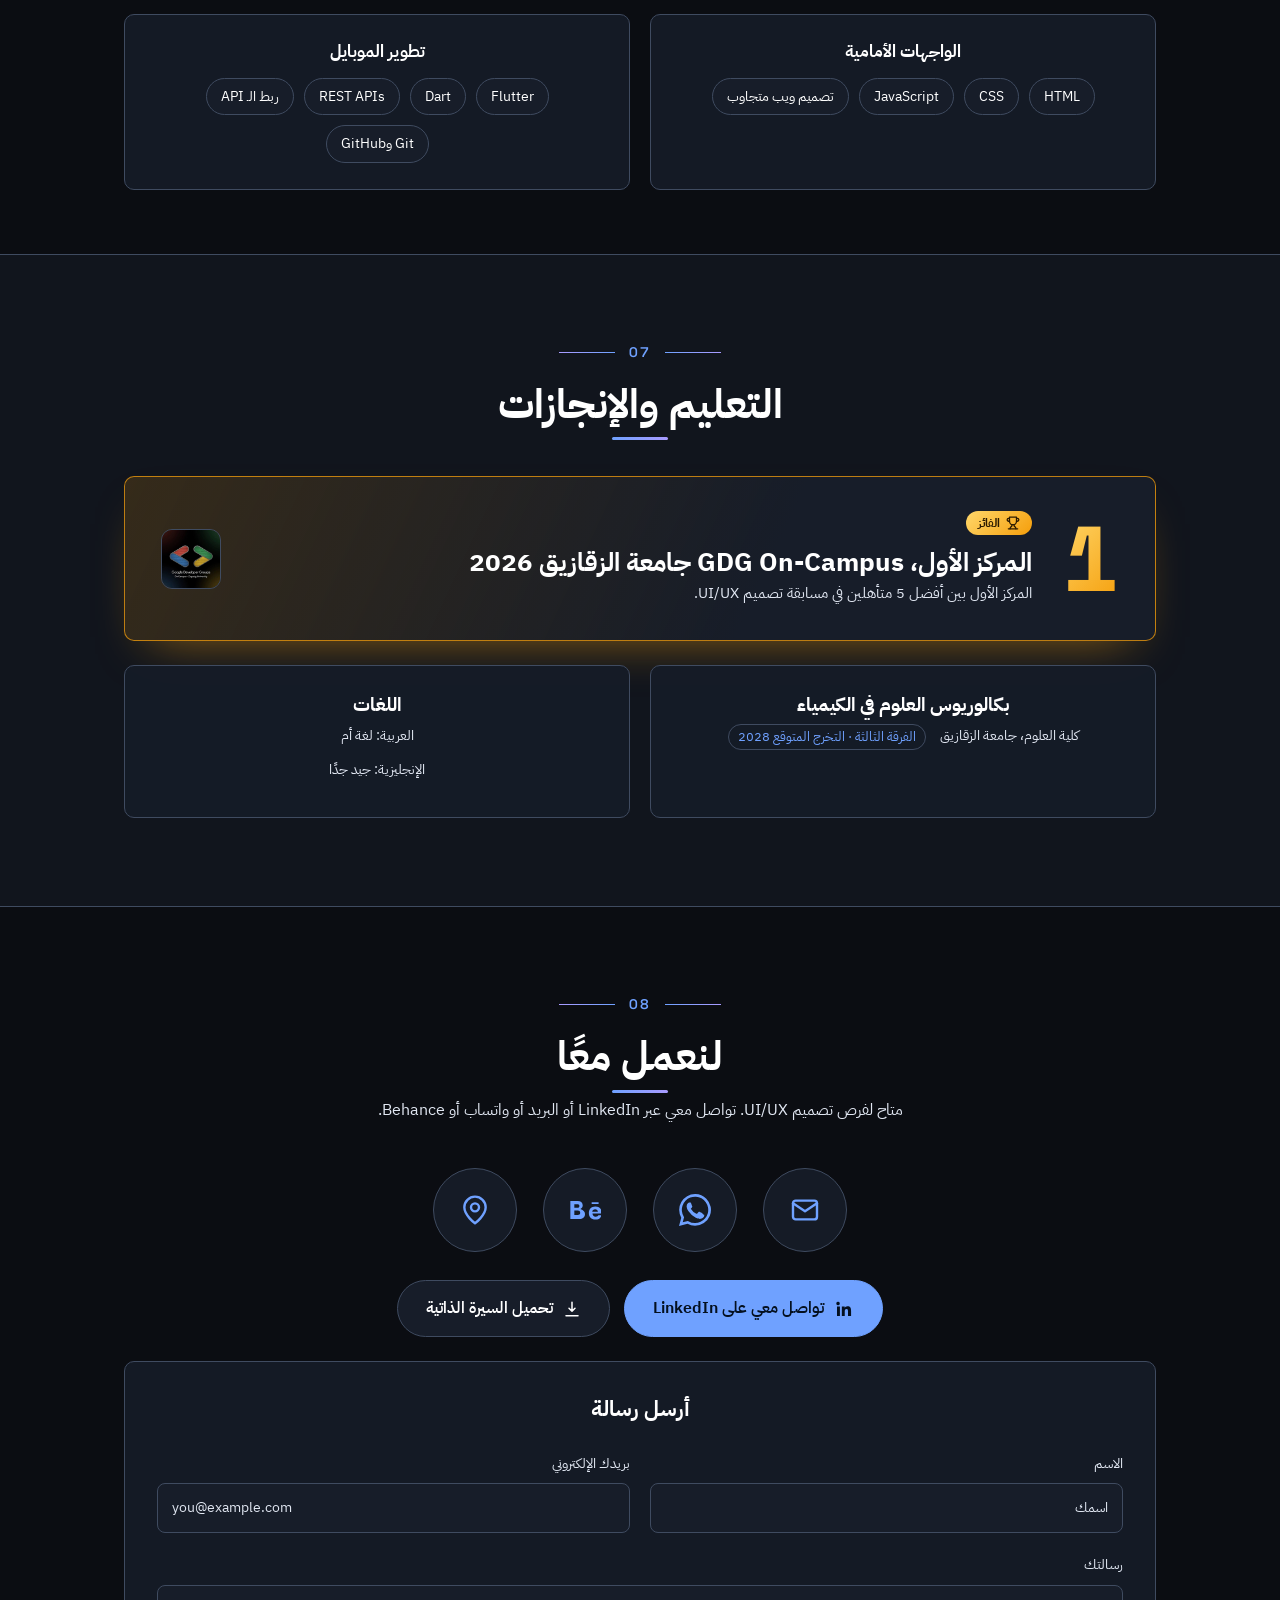
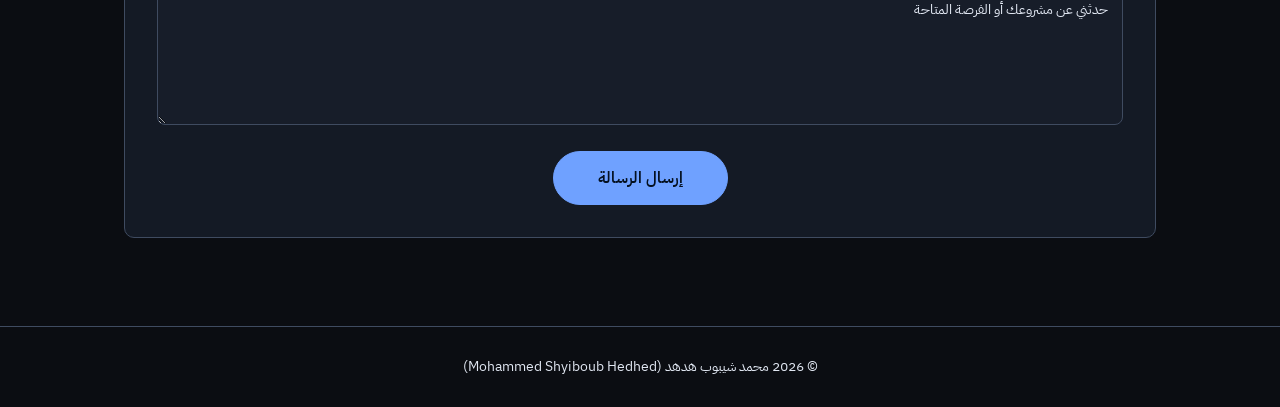
==== commit bcafa540: "Add files via upload" ====
--- a/ar/index.html
+++ b/ar/index.html
@@ -1,9 +1,15 @@
 <!doctype html>
 <html lang="ar" dir="rtl">
   <head>
-    <meta name="google-site-verification" content="I2OF4bAolWEwbGdU4BHwBPYQkg1iwnmEWLjPMKQoPrQ" />
+    <meta
+      name="google-site-verification"
+      content="I2OF4bAolWEwbGdU4BHwBPYQkg1iwnmEWLjPMKQoPrQ"
+    />
     <meta charset="utf-8" />
-    <meta name="viewport" content="width=device-width, initial-scale=1, viewport-fit=cover" />
+    <meta
+      name="viewport"
+      content="width=device-width, initial-scale=1, viewport-fit=cover"
+    />
     <meta name="color-scheme" content="dark light" />
     <meta name="theme-color" content="#0B0D12" />
 
@@ -27,33 +33,156 @@
 
     <!-- ========== START: SEO (generated by build.js from seo.config.json; edit the config, not the output) ========== -->
     <title>محمد شيبوب هدهد – مصمم UI/UX | معرض الأعمال</title>
-<meta name="description" content="Mohamed Shyiboub Hedhed is a UI/UX Designer in Egypt specializing in UX Research, User Interface Design, Wireframing, Prototyping and Figma. محمد شيبوب مصمم واجهات وتجربة مستخدم.">
-<meta name="keywords" content="محمد شيبوب, محمد شيبوب هدهد, محمد شيبوب مصمم, محمد شيبوب UI/UX, مصمم واجهات مستخدم مصر, معرض أعمال محمد شيبوب, الشرقية, منيا القمح">
-<meta name="author" content="محمد شيبوب هدهد">
-<meta name="robots" content="index,follow,max-image-preview:large,max-snippet:-1">
-<link rel="canonical" href="https://YOUR-DOMAIN.com/ar/">
-<link rel="alternate" hreflang="en" href="https://YOUR-DOMAIN.com/">
-<link rel="alternate" hreflang="ar" href="https://YOUR-DOMAIN.com/ar/">
-<link rel="alternate" hreflang="x-default" href="https://YOUR-DOMAIN.com/">
-<meta property="og:type" content="website">
-<meta property="og:site_name" content="محمد شيبوب هدهد – معرض الأعمال">
-<meta property="og:title" content="محمد شيبوب هدهد – مصمم UI/UX | معرض الأعمال">
-<meta property="og:description" content="Mohamed Shyiboub Hedhed is a UI/UX Designer in Egypt specializing in UX Research, User Interface Design, Wireframing, Prototyping and Figma. محمد شيبوب مصمم واجهات وتجربة مستخدم.">
-<meta property="og:url" content="https://YOUR-DOMAIN.com/ar/">
-<meta property="og:locale" content="ar_EG">
-<meta property="og:locale:alternate" content="en_US">
-<meta property="og:image" content="https://YOUR-DOMAIN.com/assets/images/profile.jpg">
-<meta property="og:image:width" content="520">
-<meta property="og:image:height" content="520">
-<meta property="og:image:alt" content="محمد شيبوب هدهد، مصمم UI/UX">
-<meta name="twitter:card" content="summary">
-<meta name="twitter:title" content="محمد شيبوب هدهد – مصمم UI/UX | معرض الأعمال">
-<meta name="twitter:description" content="Mohamed Shyiboub Hedhed is a UI/UX Designer in Egypt specializing in UX Research, User Interface Design, Wireframing, Prototyping and Figma. محمد شيبوب مصمم واجهات وتجربة مستخدم.">
-<meta name="twitter:image" content="https://YOUR-DOMAIN.com/assets/images/profile.jpg">
-<link rel="icon" href="../assets/favicon.svg" type="image/svg+xml">
-<link rel="icon" href="../assets/favicon-48.png" type="image/png" sizes="48x48">
-<link rel="apple-touch-icon" href="../assets/apple-touch-icon.png">
-<script type="application/ld+json">{"@context":"https://schema.org","@graph":[{"@type":"Person","@id":"https://YOUR-DOMAIN.com/#person","name":"محمد شيبوب هدهد","alternateName":["Mohamed Shyiboub","Mohammed Shyiboub","Mohamed Shyiboub Hedhed","محمد شيبوب"],"jobTitle":"مصمم UI/UX","description":"Mohamed Shyiboub Hedhed is a UI/UX Designer in Egypt specializing in UX Research, User Interface Design, Wireframing, Prototyping and Figma. محمد شيبوب مصمم واجهات وتجربة مستخدم.","url":"https://YOUR-DOMAIN.com/ar/","image":"https://YOUR-DOMAIN.com/assets/images/profile.jpg","sameAs":["https://www.linkedin.com/in/mohammed-shyiboub-hedhed","https://www.behance.net/mohammeshyibou"],"address":{"@type":"PostalAddress","addressLocality":"Minya Al Qamh","addressRegion":"Sharqia","addressCountry":"EG"},"knowsAbout":["Figma","أبحاث المستخدمين","الهياكل السلكية","النماذج الأولية","مقابلات المستخدمين","مسارات الاستخدام","الشخصيات","هيكلة المعلومات","تحليل المنافسين","HTML","CSS","JavaScript","تصميم ويب متجاوب","Flutter","Dart","REST APIs","ربط الـ API","Git وGitHub"],"knowsLanguage":["ar","en"]},{"@type":"WebSite","@id":"https://YOUR-DOMAIN.com/ar/#website","url":"https://YOUR-DOMAIN.com/ar/","name":"محمد شيبوب هدهد – معرض الأعمال","inLanguage":"ar","publisher":{"@id":"https://YOUR-DOMAIN.com/#person"}},{"@type":"ProfilePage","@id":"https://YOUR-DOMAIN.com/ar/#profile","url":"https://YOUR-DOMAIN.com/ar/","name":"محمد شيبوب هدهد – مصمم UI/UX | معرض الأعمال","description":"Mohamed Shyiboub Hedhed is a UI/UX Designer in Egypt specializing in UX Research, User Interface Design, Wireframing, Prototyping and Figma. محمد شيبوب مصمم واجهات وتجربة مستخدم.","inLanguage":"ar","isPartOf":{"@id":"https://YOUR-DOMAIN.com/ar/#website"},"mainEntity":{"@id":"https://YOUR-DOMAIN.com/#person"},"primaryImageOfPage":"https://YOUR-DOMAIN.com/assets/images/profile.jpg"},{"@type":"CreativeWork","name":"مذاق – تطبيق توصيل طعام","description":"تجربة موبايل لتوصيل الطعام بتنقّل واضح ورحلة طلب سلسة. شاشات ومسارات تفاعل تركّز على المستخدم لتسهيل تصفح المطاعم وإتمام الطلبات.","inLanguage":"ar","author":{"@id":"https://YOUR-DOMAIN.com/#person"},"url":"https://www.behance.net/gallery/251943223/Mazaq-Food-Delivery-App-UXUI-Case-Study"},{"@type":"CreativeWork","name":"Skillo – تطبيق تعلّم إلكتروني","description":"تطبيق موبايل للتعلّم الإلكتروني يسهّل اكتشاف المحتوى التعليمي والوصول إليه. واجهات بديهية تركّز على المستخدم لتجربة تعلّم واضحة وجذابة.","inLanguage":"ar","author":{"@id":"https://YOUR-DOMAIN.com/#person"},"url":"https://www.behance.net/gallery/249426463/Skillo-App-Mobile-UIUX-Design-Case-Study"}]}</script>
+    <meta
+      name="description"
+      content="Mohamed Shyiboub Hedhed is a UI/UX Designer in Egypt specializing in UX Research, User Interface Design, Wireframing, Prototyping and Figma. محمد شيبوب مصمم واجهات وتجربة مستخدم."
+    />
+    <meta
+      name="keywords"
+      content="محمد شيبوب, محمد شيبوب هدهد, محمد شيبوب مصمم, محمد شيبوب UI/UX, مصمم واجهات مستخدم مصر, معرض أعمال محمد شيبوب, الشرقية, منيا القمح"
+    />
+    <meta name="author" content="محمد شيبوب هدهد" />
+    <meta
+      name="robots"
+      content="index,follow,max-image-preview:large,max-snippet:-1"
+    />
+    <link rel="canonical" href="https://YOUR-DOMAIN.com/ar/" />
+    <link rel="alternate" hreflang="en" href="https://YOUR-DOMAIN.com/" />
+    <link rel="alternate" hreflang="ar" href="https://YOUR-DOMAIN.com/ar/" />
+    <link
+      rel="alternate"
+      hreflang="x-default"
+      href="https://YOUR-DOMAIN.com/"
+    />
+    <meta property="og:type" content="website" />
+    <meta property="og:site_name" content="محمد شيبوب هدهد – معرض الأعمال" />
+    <meta
+      property="og:title"
+      content="محمد شيبوب هدهد – مصمم UI/UX | معرض الأعمال"
+    />
+    <meta
+      property="og:description"
+      content="Mohamed Shyiboub Hedhed is a UI/UX Designer in Egypt specializing in UX Research, User Interface Design, Wireframing, Prototyping and Figma. محمد شيبوب مصمم واجهات وتجربة مستخدم."
+    />
+    <meta property="og:url" content="https://YOUR-DOMAIN.com/ar/" />
+    <meta property="og:locale" content="ar_EG" />
+    <meta property="og:locale:alternate" content="en_US" />
+    <meta
+      property="og:image"
+      content="https://YOUR-DOMAIN.com/assets/images/profile.jpg"
+    />
+    <meta property="og:image:width" content="520" />
+    <meta property="og:image:height" content="520" />
+    <meta property="og:image:alt" content="محمد شيبوب هدهد، مصمم UI/UX" />
+    <meta name="twitter:card" content="summary" />
+    <meta
+      name="twitter:title"
+      content="محمد شيبوب هدهد – مصمم UI/UX | معرض الأعمال"
+    />
+    <meta
+      name="twitter:description"
+      content="Mohamed Shyiboub Hedhed is a UI/UX Designer in Egypt specializing in UX Research, User Interface Design, Wireframing, Prototyping and Figma. محمد شيبوب مصمم واجهات وتجربة مستخدم."
+    />
+    <meta
+      name="twitter:image"
+      content="https://YOUR-DOMAIN.com/assets/images/profile.jpg"
+    />
+    <link rel="icon" href="../assets/favicon.svg" type="image/svg+xml" />
+    <link
+      rel="icon"
+      href="../assets/favicon-48.png"
+      type="image/png"
+      sizes="48x48"
+    />
+    <link rel="apple-touch-icon" href="../assets/apple-touch-icon.png" />
+    <script type="application/ld+json">
+      {
+        "@context": "https://schema.org",
+        "@graph": [
+          {
+            "@type": "Person",
+            "@id": "https://YOUR-DOMAIN.com/#person",
+            "name": "محمد شيبوب هدهد",
+            "alternateName": [
+              "Mohamed Shyiboub",
+              "Mohammed Shyiboub",
+              "Mohamed Shyiboub Hedhed",
+              "محمد شيبوب"
+            ],
+            "jobTitle": "مصمم UI/UX",
+            "description": "Mohamed Shyiboub Hedhed is a UI/UX Designer in Egypt specializing in UX Research, User Interface Design, Wireframing, Prototyping and Figma. محمد شيبوب مصمم واجهات وتجربة مستخدم.",
+            "url": "https://YOUR-DOMAIN.com/ar/",
+            "image": "https://YOUR-DOMAIN.com/assets/images/profile.jpg",
+            "sameAs": [
+              "https://www.linkedin.com/in/mohammed-shyiboub-hedhed",
+              "https://www.behance.net/mohammeshyibou"
+            ],
+            "address": {
+              "@type": "PostalAddress",
+              "addressLocality": "Minya Al Qamh",
+              "addressRegion": "Sharqia",
+              "addressCountry": "EG"
+            },
+            "knowsAbout": [
+              "Figma",
+              "أبحاث المستخدمين",
+              "الهياكل السلكية",
+              "النماذج الأولية",
+              "مقابلات المستخدمين",
+              "مسارات الاستخدام",
+              "الشخصيات",
+              "هيكلة المعلومات",
+              "تحليل المنافسين",
+              "HTML",
+              "CSS",
+              "JavaScript",
+              "تصميم ويب متجاوب",
+              "Flutter",
+              "Dart",
+              "REST APIs",
+              "ربط الـ API",
+              "Git وGitHub"
+            ],
+            "knowsLanguage": ["ar", "en"]
+          },
+          {
+            "@type": "WebSite",
+            "@id": "https://YOUR-DOMAIN.com/ar/#website",
+            "url": "https://YOUR-DOMAIN.com/ar/",
+            "name": "محمد شيبوب هدهد – معرض الأعمال",
+            "inLanguage": "ar",
+            "publisher": { "@id": "https://YOUR-DOMAIN.com/#person" }
+          },
+          {
+            "@type": "ProfilePage",
+            "@id": "https://YOUR-DOMAIN.com/ar/#profile",
+            "url": "https://YOUR-DOMAIN.com/ar/",
+            "name": "محمد شيبوب هدهد – مصمم UI/UX | معرض الأعمال",
+            "description": "Mohamed Shyiboub Hedhed is a UI/UX Designer in Egypt specializing in UX Research, User Interface Design, Wireframing, Prototyping and Figma. محمد شيبوب مصمم واجهات وتجربة مستخدم.",
+            "inLanguage": "ar",
+            "isPartOf": { "@id": "https://YOUR-DOMAIN.com/ar/#website" },
+            "mainEntity": { "@id": "https://YOUR-DOMAIN.com/#person" },
+            "primaryImageOfPage": "https://YOUR-DOMAIN.com/assets/images/profile.jpg"
+          },
+          {
+            "@type": "CreativeWork",
+            "name": "مذاق – تطبيق توصيل طعام",
+            "description": "تجربة موبايل لتوصيل الطعام بتنقّل واضح ورحلة طلب سلسة. شاشات ومسارات تفاعل تركّز على المستخدم لتسهيل تصفح المطاعم وإتمام الطلبات.",
+            "inLanguage": "ar",
+            "author": { "@id": "https://YOUR-DOMAIN.com/#person" },
+            "url": "https://www.behance.net/gallery/251943223/Mazaq-Food-Delivery-App-UXUI-Case-Study"
+          },
+          {
+            "@type": "CreativeWork",
+            "name": "Skillo – تطبيق تعلّم إلكتروني",
+            "description": "تطبيق موبايل للتعلّم الإلكتروني يسهّل اكتشاف المحتوى التعليمي والوصول إليه. واجهات بديهية تركّز على المستخدم لتجربة تعلّم واضحة وجذابة.",
+            "inLanguage": "ar",
+            "author": { "@id": "https://YOUR-DOMAIN.com/#person" },
+            "url": "https://www.behance.net/gallery/249426463/Skillo-App-Mobile-UIUX-Design-Case-Study"
+          }
+        ]
+      }
+    </script>
     <!-- ========== END: SEO ========== -->
 
     <!-- ========== START: Fonts ==========
@@ -108,15 +237,21 @@
             alt=""
             width="76"
             height="36"
-            decoding="async" /><img
+            decoding="async"
+          /><img
             class="lg-l"
             src="../assets/logo-light.png"
-            srcset="../assets/logo-light-sm.png 240w, ../assets/logo-light.png 640w"
+            srcset="
+              ../assets/logo-light-sm.png 240w,
+              ../assets/logo-light.png    640w
+            "
             sizes="(max-width:480px) 60px, 76px"
             alt=""
             width="76"
             height="36"
-            decoding="async" /><span data-i="brand">محمد شيبوب</span></a>
+            decoding="async"
+          /><span data-i="brand">محمد شيبوب</span></a
+        >
         <ul class="links" id="links">
           <li class="mo"><a href="#home" data-i="n1">الرئيسية</a></li>
           <li><a href="#about" data-i="n2">نبذة</a></li>
@@ -129,7 +264,8 @@
         </ul>
         <div class="tools">
           <a class="nav-cta" href="#contact"
-            ><span data-i="nCta">تواصل معي</span><i aria-hidden="true"
+            ><span data-i="nCta">تواصل معي</span
+            ><i aria-hidden="true"
               ><svg
                 viewBox="0 0 24 24"
                 width="16"
@@ -143,7 +279,10 @@
               >
                 <path d="M7 17 17 7M8 7h9v9" /></svg></i
           ></a>
-          <div class="seg" dir="ltr"><a id="lang" href="../index.html" hreflang="en" lang="en">EN</a><span class="on" lang="ar" aria-current="true">عربي</span></div>
+          <div class="seg" dir="ltr">
+            <a id="lang" href="../index.html" hreflang="en" lang="en">EN</a
+            ><span class="on" lang="ar" aria-current="true">عربي</span>
+          </div>
           <button
             class="btn ico"
             id="theme"
@@ -178,7 +317,9 @@
               <path d="M21 12.8A9 9 0 1 1 11.2 3a7 7 0 0 0 9.8 9.8z" />
             </svg>
           </button>
-          <button class="btn" id="menu" aria-label="Menu" aria-expanded="false">☰</button>
+          <button class="btn" id="menu" aria-label="Menu" aria-expanded="false">
+            ☰
+          </button>
         </div>
       </div>
     </header>
@@ -189,7 +330,12 @@
     <div class="curtain" id="cur0" aria-hidden="true">
       <i></i><i></i
       ><b
-        ><img class="lg-d" src="../assets/logo.png" alt="" width="320" height="152" /><img
+        ><img
+          class="lg-d"
+          src="../assets/logo.png"
+          alt=""
+          width="320"
+          height="152" /><img
           class="lg-l"
           src="../assets/logo-light.png"
           alt=""
@@ -205,7 +351,9 @@
     <div class="introv" id="iv" role="dialog" aria-label="UI/UX intro" hidden>
       <div class="ivstage" id="ivst"></div>
       <audio id="iva" preload="auto"></audio>
-      <div class="ivbar"><button class="ivs" id="ivs" type="button">Skip</button></div>
+      <div class="ivbar">
+        <button class="ivs" id="ivs" type="button">Skip</button>
+      </div>
     </div>
     <!-- ========== END: Intro video ========== -->
 
@@ -223,7 +371,8 @@
           <div>
             <!-- START: Availability badge: green pulsing dot + "Available for UI/UX opportunities" -->
             <div class="avail" role="status">
-              <i aria-hidden="true"></i><span data-i="av">متاح لفرص ⁦UI/UX⁩</span>
+              <i aria-hidden="true"></i
+              ><span data-i="av">متاح لفرص ⁦UI/UX⁩</span>
             </div>
             <!-- END: Availability badge -->
             <div class="sel">
@@ -232,10 +381,15 @@
               <em data-i="hug">مصمم UI/UX</em>
             </div>
             <p class="rot"><span id="rot">أبحاث المستخدمين</span></p>
-            <p class="lead" data-i="lead">أحوّل أبحاث المستخدمين إلى مسارات استخدام وهياكل سلكية ونماذج أولية في Figma عملية وقابلة للتنفيذ.</p>
+            <p class="lead" data-i="lead">
+              أحوّل أبحاث المستخدمين إلى مسارات استخدام وهياكل سلكية ونماذج
+              أولية في Figma عملية وقابلة للتنفيذ.
+            </p>
             <div class="cta">
               <a class="btn pri big" href="#projects"
-                ><span class="t-l" data-i="c1">شاهد دراسات الحالة</span><span class="t-s" data-i="c1s">دراسات الحالة</span><svg
+                ><span class="t-l" data-i="c1">شاهد دراسات الحالة</span
+                ><span class="t-s" data-i="c1s">دراسات الحالة</span
+                ><svg
                   class="ar"
                   viewBox="0 0 24 24"
                   width="18"
@@ -249,7 +403,8 @@
                 >
                   <path d="M5 12h14m-6-6 6 6-6 6" /></svg></a
               ><a class="btn out big" href="#contact"
-                ><span class="t-l" data-i="c2">لنعمل معًا</span><span class="t-s" data-i="nCta">تواصل معي</span></a
+                ><span class="t-l" data-i="c2">لنعمل معًا</span
+                ><span class="t-s" data-i="nCta">تواصل معي</span></a
               ><a
                 class="btn big"
                 href="../assets/Mohammed_Shyiboub_Hedhed_CV.pdf"
@@ -267,13 +422,20 @@
                   aria-hidden="true"
                 >
                   <path d="M12 3v12m0 0-4-4m4 4 4-4M4 21h16" /></svg
-                ><span class="t-l" data-i="dCV">تحميل السيرة الذاتية</span><span class="t-s" data-i="dCVs">السيرة الذاتية</span></a>
+                ><span class="t-l" data-i="dCV">تحميل السيرة الذاتية</span
+                ><span class="t-s" data-i="dCVs">السيرة الذاتية</span></a
+              >
             </div>
           </div>
           <div class="photo">
-            <div class="aura" aria-hidden="true"><i class="g1"></i><i class="g2"></i></div>
+            <div class="aura" aria-hidden="true">
+              <i class="g1"></i><i class="g2"></i>
+            </div>
             <div class="orbit" aria-hidden="true"><i></i><i></i><i></i></div>
-            <span class="fl f1">Figma</span><span class="fl f2" data-i="fl4">رحلة المستخدم</span><span class="fl f3" data-i="fl3">النماذج الأولية</span><img
+            <span class="fl f1">Figma</span
+            ><span class="fl f2" data-i="fl4">رحلة المستخدم</span
+            ><span class="fl f3" data-i="fl3">النماذج الأولية</span
+            ><img
               src="../assets/images/profile.jpg"
               alt="محمد شيبوب هدهد، مصمم UI/UX"
               width="300"
@@ -288,8 +450,43 @@
       <!-- ========== START: Skills marquee ==========
      Two rows of skill chips scrolling endlessly; filled by main.js. -->
       <div class="mq" dir="ltr">
-        <div class="mt" id="m1"><span>Figma</span><span>أبحاث المستخدمين</span><span>الهياكل السلكية</span><span>النماذج الأولية</span><span>مقابلات المستخدمين</span><span>مسارات الاستخدام</span><span>الشخصيات</span><span>هيكلة المعلومات</span><span>تحليل المنافسين</span><span>Figma</span><span>أبحاث المستخدمين</span><span>الهياكل السلكية</span><span>النماذج الأولية</span><span>مقابلات المستخدمين</span><span>مسارات الاستخدام</span><span>الشخصيات</span><span>هيكلة المعلومات</span><span>تحليل المنافسين</span><span>Figma</span><span>أبحاث المستخدمين</span><span>الهياكل السلكية</span><span>النماذج الأولية</span><span>مقابلات المستخدمين</span><span>مسارات الاستخدام</span><span>الشخصيات</span><span>هيكلة المعلومات</span><span>تحليل المنافسين</span><span>Figma</span><span>أبحاث المستخدمين</span><span>الهياكل السلكية</span><span>النماذج الأولية</span><span>مقابلات المستخدمين</span><span>مسارات الاستخدام</span><span>الشخصيات</span><span>هيكلة المعلومات</span><span>تحليل المنافسين</span></div>
-        <div class="mt rv2" id="m2"><span>حل المشكلات</span><span>التفكير التحليلي</span><span>التواصل</span><span>العمل الجماعي</span><span>التفكير التصميمي</span><span>حل المشكلات</span><span>التفكير التحليلي</span><span>التواصل</span><span>العمل الجماعي</span><span>التفكير التصميمي</span><span>حل المشكلات</span><span>التفكير التحليلي</span><span>التواصل</span><span>العمل الجماعي</span><span>التفكير التصميمي</span><span>حل المشكلات</span><span>التفكير التحليلي</span><span>التواصل</span><span>العمل الجماعي</span><span>التفكير التصميمي</span><span>حل المشكلات</span><span>التفكير التحليلي</span><span>التواصل</span><span>العمل الجماعي</span><span>التفكير التصميمي</span><span>حل المشكلات</span><span>التفكير التحليلي</span><span>التواصل</span><span>العمل الجماعي</span><span>التفكير التصميمي</span></div>
+        <div class="mt" id="m1">
+          <span>Figma</span><span>أبحاث المستخدمين</span
+          ><span>الهياكل السلكية</span><span>النماذج الأولية</span
+          ><span>مقابلات المستخدمين</span><span>مسارات الاستخدام</span
+          ><span>الشخصيات</span><span>هيكلة المعلومات</span
+          ><span>تحليل المنافسين</span><span>Figma</span
+          ><span>أبحاث المستخدمين</span><span>الهياكل السلكية</span
+          ><span>النماذج الأولية</span><span>مقابلات المستخدمين</span
+          ><span>مسارات الاستخدام</span><span>الشخصيات</span
+          ><span>هيكلة المعلومات</span><span>تحليل المنافسين</span
+          ><span>Figma</span><span>أبحاث المستخدمين</span
+          ><span>الهياكل السلكية</span><span>النماذج الأولية</span
+          ><span>مقابلات المستخدمين</span><span>مسارات الاستخدام</span
+          ><span>الشخصيات</span><span>هيكلة المعلومات</span
+          ><span>تحليل المنافسين</span><span>Figma</span
+          ><span>أبحاث المستخدمين</span><span>الهياكل السلكية</span
+          ><span>النماذج الأولية</span><span>مقابلات المستخدمين</span
+          ><span>مسارات الاستخدام</span><span>الشخصيات</span
+          ><span>هيكلة المعلومات</span><span>تحليل المنافسين</span>
+        </div>
+        <div class="mt rv2" id="m2">
+          <span>حل المشكلات</span><span>التفكير التحليلي</span
+          ><span>التواصل</span><span>العمل الجماعي</span
+          ><span>التفكير التصميمي</span><span>حل المشكلات</span
+          ><span>التفكير التحليلي</span><span>التواصل</span
+          ><span>العمل الجماعي</span><span>التفكير التصميمي</span
+          ><span>حل المشكلات</span><span>التفكير التحليلي</span
+          ><span>التواصل</span><span>العمل الجماعي</span
+          ><span>التفكير التصميمي</span><span>حل المشكلات</span
+          ><span>التفكير التحليلي</span><span>التواصل</span
+          ><span>العمل الجماعي</span><span>التفكير التصميمي</span
+          ><span>حل المشكلات</span><span>التفكير التحليلي</span
+          ><span>التواصل</span><span>العمل الجماعي</span
+          ><span>التفكير التصميمي</span><span>حل المشكلات</span
+          ><span>التفكير التحليلي</span><span>التواصل</span
+          ><span>العمل الجماعي</span><span>التفكير التصميمي</span>
+        </div>
       </div>
       <!-- ========== END: Skills marquee ========== -->
 
@@ -302,12 +499,27 @@
             <h2 data-i="aT">نبذة عني</h2>
           </div>
           <div class="about rv">
-            <div><p data-i="aP">مصمم UI/UX أركّز على أبحاث المستخدمين والمقابلات وتحليل المنافسين، وأحوّل النتائج إلى مسارات استخدام وهياكل سلكية ونماذج أولية في Figma. وخلفيتي في الواجهات الأمامية وFlutter تساعدني على تصميم واجهات عملية وقابلة للتنفيذ.</p></div>
+            <div>
+              <p data-i="aP">
+                مصمم UI/UX أركّز على أبحاث المستخدمين والمقابلات وتحليل
+                المنافسين، وأحوّل النتائج إلى مسارات استخدام وهياكل سلكية ونماذج
+                أولية في Figma. وخلفيتي في الواجهات الأمامية وFlutter تساعدني
+                على تصميم واجهات عملية وقابلة للتنفيذ.
+              </p>
+            </div>
             <div class="facts">
-              <div><span data-i="fL">الموقع</span><b data-i="fLv">منيا القمح، محافظة الشرقية، مصر</b></div>
-              <div><span data-i="fR">التخصص</span><b data-i="fRv">تصميم UI/UX</b></div>
-
-              <div><span data-i="fG">اللغات</span><b data-i="fGv">العربية، الإنجليزية</b></div>
+              <div>
+                <span data-i="fL">الموقع</span
+                ><b data-i="fLv">منيا القمح، محافظة الشرقية، مصر</b>
+              </div>
+              <div>
+                <span data-i="fR">التخصص</span><b data-i="fRv">تصميم UI/UX</b>
+              </div>
+
+              <div>
+                <span data-i="fG">اللغات</span
+                ><b data-i="fGv">العربية، الإنجليزية</b>
+              </div>
             </div>
           </div>
         </div>
@@ -318,10 +530,22 @@
      Three animated counters: diploma hours, case studies and first place. -->
       <section class="stb">
         <div class="wrap stats rv">
-          <div><b data-n="63" aria-label="63">63</b><span data-i="s1">ساعة، دبلومة تصميم UI/UX</span></div>
-          <div><b data-n="120" aria-label="120">120</b><span data-i="sF">ساعة، تدريب Flutter في NTI الزقازيق</span></div>
-          <div><b data-n="2" aria-label="2">2</b><span data-i="s2">دراسات حالة لتطبيقات الموبايل</span></div>
-          <div><b data-n="1" aria-label="1">1</b><span data-i="s3">المركز الأول، مسابقة ⁦UI/UX⁩ من GDG</span></div>
+          <div>
+            <b data-n="63" aria-label="63">63</b
+            ><span data-i="s1">ساعة، دبلومة تصميم UI/UX</span>
+          </div>
+          <div>
+            <b data-n="120" aria-label="120">120</b
+            ><span data-i="sF">ساعة، تدريب Flutter في NTI الزقازيق</span>
+          </div>
+          <div>
+            <b data-n="2" aria-label="2">2</b
+            ><span data-i="s2">دراسات حالة لتطبيقات الموبايل</span>
+          </div>
+          <div>
+            <b data-n="1" aria-label="1">1</b
+            ><span data-i="s3">المركز الأول، مسابقة ⁦UI/UX⁩ من GDG</span>
+          </div>
         </div>
       </section>
       <!-- ========== END: Stats strip ========== -->
@@ -333,7 +557,9 @@
           <div class="sh rv">
             <div class="num" aria-hidden="true"><b>02</b><i></i></div>
             <h2 data-i="vT">الخدمات</h2>
-            <p data-i="vS">تصميم يبدأ من المستخدم الحقيقي وينتهي بشيء يقدر المطوّر يبنيه.</p>
+            <p data-i="vS">
+              تصميم يبدأ من المستخدم الحقيقي وينتهي بشيء يقدر المطوّر يبنيه.
+            </p>
           </div>
           <div class="svgrid">
             <article class="card sv rv">
@@ -364,9 +590,15 @@
                 </svg>
               </div>
               <h3 data-i="v1T">تصميم تطبيقات الموبايل</h3>
-              <p data-i="v1D">واجهات سهلة وواضحة لتطبيقات iOS وAndroid، من أول الـ Wireframes لحد نماذج Figma التفاعلية المصقولة.</p>
+              <p data-i="v1D">
+                واجهات سهلة وواضحة لتطبيقات iOS وAndroid، من أول الـ Wireframes
+                لحد نماذج Figma التفاعلية المصقولة.
+              </p>
               <div class="svt">
-                <span data-i="v1a">مسارات المستخدم</span><span data-i="v1b">Wireframes</span><span data-i="v1c">UI Kits</span><span data-i="v1d">نماذج تفاعلية</span>
+                <span data-i="v1a">مسارات المستخدم</span
+                ><span data-i="v1b">Wireframes</span
+                ><span data-i="v1c">UI Kits</span
+                ><span data-i="v1d">نماذج تفاعلية</span>
               </div>
             </article>
             <article class="card sv rv">
@@ -397,9 +629,15 @@
                 </svg>
               </div>
               <h3 data-i="v2T">تصميم المواقع</h3>
-              <p data-i="v2D">مواقع وصفحات هبوط متجاوبة بهيكل واضح وتسلسل بصري قوي وتجربة سلسة على كل الشاشات.</p>
+              <p data-i="v2D">
+                مواقع وصفحات هبوط متجاوبة بهيكل واضح وتسلسل بصري قوي وتجربة سلسة
+                على كل الشاشات.
+              </p>
               <div class="svt">
-                <span data-i="v2a">تصميم متجاوب</span><span data-i="v2b">صفحات هبوط</span><span data-i="v2c">أنظمة تصميم</span><span data-i="v2d">تسليم للمطوّرين</span>
+                <span data-i="v2a">تصميم متجاوب</span
+                ><span data-i="v2b">صفحات هبوط</span
+                ><span data-i="v2c">أنظمة تصميم</span
+                ><span data-i="v2d">تسليم للمطوّرين</span>
               </div>
             </article>
             <article class="card sv rv">
@@ -432,9 +670,15 @@
                 </svg>
               </div>
               <h3 data-i="v3T">تصميم لوحات التحكم</h3>
-              <p data-i="v3D">لوحات تحكم ولوحات إدارة غنية بالبيانات وواضحة، تخلّي المعلومات المعقدة سهلة القراءة والمقارنة واتخاذ القرار.</p>
+              <p data-i="v3D">
+                لوحات تحكم ولوحات إدارة غنية بالبيانات وواضحة، تخلّي المعلومات
+                المعقدة سهلة القراءة والمقارنة واتخاذ القرار.
+              </p>
               <div class="svt">
-                <span data-i="v3a">عرض البيانات</span><span data-i="v3b">لوحات الإدارة</span><span data-i="v3c">الجداول والفلاتر</span><span data-i="v3d">هيكلة المعلومات</span>
+                <span data-i="v3a">عرض البيانات</span
+                ><span data-i="v3b">لوحات الإدارة</span
+                ><span data-i="v3c">الجداول والفلاتر</span
+                ><span data-i="v3d">هيكلة المعلومات</span>
               </div>
             </article>
             <article class="card sv sv4 rv">
@@ -461,7 +705,9 @@
                     stroke-linejoin="round"
                     aria-hidden="true"
                   >
-                    <path d="M14 3H7a2 2 0 0 0-2 2v14a2 2 0 0 0 2 2h10a2 2 0 0 0 2-2V8z" />
+                    <path
+                      d="M14 3H7a2 2 0 0 0-2 2v14a2 2 0 0 0 2 2h10a2 2 0 0 0 2-2V8z"
+                    />
                     <path d="M14 3v5h5M9 13h6M9 17h4" />
                   </svg>
                 </div>
@@ -470,7 +716,10 @@
                   <h3 data-i="v4T">دراسة حالة UX</h3>
                 </div>
               </div>
-              <p data-i="v4D">دراسة حالة موثّقة باحترافية تحكي القصة الكاملة وراء التصميم: المشكلة والبحث والقرارات والنتيجة.</p>
+              <p data-i="v4D">
+                دراسة حالة موثّقة باحترافية تحكي القصة الكاملة وراء التصميم:
+                المشكلة والبحث والقرارات والنتيجة.
+              </p>
               <ol class="proc">
                 <li>
                   <b aria-hidden="true">1</b>
@@ -507,7 +756,8 @@
           </div>
           <div class="svc rv">
             <a class="btn pri big" href="#contact"
-              ><span data-i="vC">ابدأ مشروعك</span><svg
+              ><span data-i="vC">ابدأ مشروعك</span
+              ><svg
                 viewBox="0 0 24 24"
                 width="16"
                 height="16"
@@ -532,13 +782,197 @@
           <div class="sh rv">
             <div class="num" aria-hidden="true"><b>03</b><i></i></div>
             <h2 data-i="eT">الخبرات والتدريب</h2>
-            <p data-i="eS">ممارسة وتدريب في تصميم UI/UX، مدعومة بتطوير الواجهات الأمامية وتطبيقات الموبايل.</p>
-          </div>
-          <div class="tl" id="tl"><div class="card rv now hl"><div class="ch"><img class="lg" src="../assets/logos/creativa.png" alt="" width="60" height="60" loading="lazy"><div class="ct"><h3>متدرب تصميم UI/UX</h3><div class="meta"><span>مراكز إبداع مصر الرقمية (Creativa)، المنصورة</span><span>أكتوبر 2026 – الآن</span></div></div></div><p>أمارس التصميم المرتكز على المستخدم عبر البحث ومقابلات المستخدمين وتحليل المنافسين، وأحوّل النتائج إلى مسارات استخدام وهياكل سلكية وتصورات واجهات في Figma.</p></div><div class="card rv now hl"><div class="ch"><img class="lg" src="../assets/logos/creativa.png" alt="" width="60" height="60" loading="lazy"><div class="ct"><h3>دبلومة تطوير الواجهات الأمامية</h3><div class="meta"><span>مراكز إبداع مصر الرقمية (Creativa)، الزقازيق</span><span>سبتمبر 2026 – الآن</span></div></div></div><p>أبني أساسيات الواجهات الأمامية باستخدام HTML وCSS وJavaScript مع التركيز على التخطيطات المتجاوبة والتعاون في تنفيذ واجهات الويب الحديثة.</p></div><div class="card rv hl"><div class="ch"><img class="lg" src="../assets/logos/humavolve.png" alt="" width="60" height="60" loading="lazy"><div class="ct"><h3>متدرب معسكر تصميم UI/UX</h3><div class="meta"><span>Huma Volve</span><span>سبتمبر 2026</span></div></div></div><p>معسكر مكثف لتعزيز المعرفة العملية بالتصميم، مع تطبيق التفكير المرتكز على المستخدم على مهام تصميم الواجهات والتجربة.</p></div><div class="card rv hl"><div class="ch"><img class="lg" src="../assets/logos/creativa.png" alt="" width="60" height="60" loading="lazy"><div class="ct"><h3>دبلومة تصميم UI/UX</h3><div class="meta"><span>مراكز إبداع مصر الرقمية (Creativa)</span><span>نوفمبر 2025 – فبراير 2026</span><span class="tag"><span class="cn" data-c="63">63</span> ساعة</span></div></div></div><p>شملت أبحاث المستخدمين والمقابلات وتحليل المنافسين والشخصيات وقصص المستخدم وهيكلة المعلومات، مع تطبيق مسارات الاستخدام وفرز البطاقات والهياكل السلكية ومكونات Figma.</p></div><div class="card rv hl"><div class="ch"><img class="lg" src="../assets/logos/nti.png" alt="" width="60" height="60" loading="lazy"><div class="ct"><h3>متدرب تطوير تطبيقات Flutter</h3><div class="meta"><span>المعهد القومي للاتصالات (NTI)، الزقازيق</span><span>أبريل 2026 – مايو 2026</span><span class="tag"><span class="cn" data-c="120">120</span> ساعة</span></div></div></div><p>شملت Dart وOOP وواجهات Flutter وإدارة الحالة وMVVM، والعمل مع REST APIs وJSON والمصادقة وGit وGitHub أثناء بناء مشاريع تطبيقات الموبايل.</p></div></div>
+            <p data-i="eS">
+              ممارسة وتدريب في تصميم UI/UX، مدعومة بتطوير الواجهات الأمامية
+              وتطبيقات الموبايل.
+            </p>
+          </div>
+          <div class="tl" id="tl">
+            <div class="card rv now hl">
+              <div class="ch">
+                <img
+                  class="lg"
+                  src="../assets/logos/creativa.png"
+                  alt=""
+                  width="60"
+                  height="60"
+                  loading="lazy"
+                />
+                <div class="ct">
+                  <h3>متدرب تصميم UI/UX</h3>
+                  <div class="meta">
+                    <span>مراكز إبداع مصر الرقمية (Creativa)، المنصورة</span
+                    ><span>أكتوبر 2026 – الآن</span>
+                  </div>
+                </div>
+              </div>
+              <p>
+                أمارس التصميم المرتكز على المستخدم عبر البحث ومقابلات المستخدمين
+                وتحليل المنافسين، وأحوّل النتائج إلى مسارات استخدام وهياكل سلكية
+                وتصورات واجهات في Figma.
+              </p>
+            </div>
+            <div class="card rv now hl">
+              <div class="ch">
+                <img
+                  class="lg"
+                  src="../assets/logos/creativa.png"
+                  alt=""
+                  width="60"
+                  height="60"
+                  loading="lazy"
+                />
+                <div class="ct">
+                  <h3>دبلومة تطوير الواجهات الأمامية</h3>
+                  <div class="meta">
+                    <span>مراكز إبداع مصر الرقمية (Creativa)، الزقازيق</span
+                    ><span>سبتمبر 2026 – الآن</span>
+                  </div>
+                </div>
+              </div>
+              <p>
+                أبني أساسيات الواجهات الأمامية باستخدام HTML وCSS وJavaScript مع
+                التركيز على التخطيطات المتجاوبة والتعاون في تنفيذ واجهات الويب
+                الحديثة.
+              </p>
+            </div>
+            <div class="card rv hl">
+              <div class="ch">
+                <img
+                  class="lg"
+                  src="../assets/logos/humavolve.png"
+                  alt=""
+                  width="60"
+                  height="60"
+                  loading="lazy"
+                />
+                <div class="ct">
+                  <h3>متدرب معسكر تصميم UI/UX</h3>
+                  <div class="meta">
+                    <span>Huma Volve</span><span>سبتمبر 2026</span>
+                  </div>
+                </div>
+              </div>
+              <p>
+                معسكر مكثف لتعزيز المعرفة العملية بالتصميم، مع تطبيق التفكير
+                المرتكز على المستخدم على مهام تصميم الواجهات والتجربة.
+              </p>
+            </div>
+            <div class="card rv hl">
+              <div class="ch">
+                <img
+                  class="lg"
+                  src="../assets/logos/creativa.png"
+                  alt=""
+                  width="60"
+                  height="60"
+                  loading="lazy"
+                />
+                <div class="ct">
+                  <h3>دبلومة تصميم UI/UX</h3>
+                  <div class="meta">
+                    <span>مراكز إبداع مصر الرقمية (Creativa)</span
+                    ><span>نوفمبر 2025 – فبراير 2026</span
+                    ><span class="tag"
+                      ><span class="cn" data-c="63">63</span> ساعة</span
+                    >
+                  </div>
+                </div>
+              </div>
+              <p>
+                شملت أبحاث المستخدمين والمقابلات وتحليل المنافسين والشخصيات وقصص
+                المستخدم وهيكلة المعلومات، مع تطبيق مسارات الاستخدام وفرز
+                البطاقات والهياكل السلكية ومكونات Figma.
+              </p>
+            </div>
+            <div class="card rv hl">
+              <div class="ch">
+                <img
+                  class="lg"
+                  src="../assets/logos/nti.png"
+                  alt=""
+                  width="60"
+                  height="60"
+                  loading="lazy"
+                />
+                <div class="ct">
+                  <h3>متدرب تطوير تطبيقات Flutter</h3>
+                  <div class="meta">
+                    <span>المعهد القومي للاتصالات (NTI)، الزقازيق</span
+                    ><span>أبريل 2026 – مايو 2026</span
+                    ><span class="tag"
+                      ><span class="cn" data-c="120">120</span> ساعة</span
+                    >
+                  </div>
+                </div>
+              </div>
+              <p>
+                شملت Dart وOOP وواجهات Flutter وإدارة الحالة وMVVM، والعمل مع
+                REST APIs وJSON والمصادقة وGit وGitHub أثناء بناء مشاريع تطبيقات
+                الموبايل.
+              </p>
+            </div>
+          </div>
           <div class="sh" style="margin-top: 64px">
-            <h3 data-i="cT" style="font-size: 24px">الدورات والبرامج القصيرة</h3>
-          </div>
-          <div class="cols" id="courses"><div class="card rv hl"><div class="ch"><img class="lg" src="../assets/logos/creativa.png" alt="" width="60" height="60" loading="lazy"><div class="ct"><h3>برنامج العمل الحر</h3><div class="meta"><span>مراكز إبداع مصر الرقمية (Creativa)، الزقازيق</span><span>فبراير 2026</span><span class="tag"><span class="cn" data-c="21">21</span> ساعة</span></div></div></div><p>أساسيات العمل الحر وبناء معرض الأعمال ومبادئ إدارة العملاء والمشاريع وتحسين ملف LinkedIn وطرق إيجاد العملاء على منصات العمل الحر.</p></div><div class="card rv hl"><div class="ch"><img class="lg" src="../assets/logos/creativa.png" alt="" width="60" height="60" loading="lazy"><div class="ct"><h3>برنامج التطوير المهني</h3><div class="meta"><span>مراكز إبداع مصر الرقمية (Creativa)، الزقازيق</span><span>يناير 2026</span><span class="tag"><span class="cn" data-c="28">28</span> ساعة</span></div></div></div><p>مهارات الجاهزية المهنية والتطوير الوظيفي، تشمل مهارات العرض والتحضير للفرص المهنية.</p></div></div>
+            <h3 data-i="cT" style="font-size: 24px">
+              الدورات والبرامج القصيرة
+            </h3>
+          </div>
+          <div class="cols" id="courses">
+            <div class="card rv hl">
+              <div class="ch">
+                <img
+                  class="lg"
+                  src="../assets/logos/creativa.png"
+                  alt=""
+                  width="60"
+                  height="60"
+                  loading="lazy"
+                />
+                <div class="ct">
+                  <h3>برنامج العمل الحر</h3>
+                  <div class="meta">
+                    <span>مراكز إبداع مصر الرقمية (Creativa)، الزقازيق</span
+                    ><span>فبراير 2026</span
+                    ><span class="tag"
+                      ><span class="cn" data-c="21">21</span> ساعة</span
+                    >
+                  </div>
+                </div>
+              </div>
+              <p>
+                أساسيات العمل الحر وبناء معرض الأعمال ومبادئ إدارة العملاء
+                والمشاريع وتحسين ملف LinkedIn وطرق إيجاد العملاء على منصات العمل
+                الحر.
+              </p>
+            </div>
+            <div class="card rv hl">
+              <div class="ch">
+                <img
+                  class="lg"
+                  src="../assets/logos/creativa.png"
+                  alt=""
+                  width="60"
+                  height="60"
+                  loading="lazy"
+                />
+                <div class="ct">
+                  <h3>برنامج التطوير المهني</h3>
+                  <div class="meta">
+                    <span>مراكز إبداع مصر الرقمية (Creativa)، الزقازيق</span
+                    ><span>يناير 2026</span
+                    ><span class="tag"
+                      ><span class="cn" data-c="28">28</span> ساعة</span
+                    >
+                  </div>
+                </div>
+              </div>
+              <p>
+                مهارات الجاهزية المهنية والتطوير الوظيفي، تشمل مهارات العرض
+                والتحضير للفرص المهنية.
+              </p>
+            </div>
+          </div>
         </div>
       </section>
       <!-- ========== END: Experience & training section (#experience) ========== -->
@@ -550,7 +984,10 @@
           <div class="sh rv">
             <div class="num" aria-hidden="true"><b>04</b><i></i></div>
             <h2 data-i="pT">المشاريع</h2>
-            <p data-i="pS">دراسات حالة لتصميم تطبيقات الموبايل. شاهد الأعمال كاملة على Behance.</p>
+            <p data-i="pS">
+              دراسات حالة لتصميم تطبيقات الموبايل. شاهد الأعمال كاملة على
+              Behance.
+            </p>
           </div>
           <div class="proj">
             <article class="card rv">
@@ -562,19 +999,31 @@
                 ><img
                   src="../assets/images/project-mazaq.jpg"
                   alt="شاشات تصميم UI/UX لتطبيق مذاق لتوصيل الطعام"
-                  loading="lazy" /><span class="vw" data-i="pV">شاهد دراسة الحالة</span></a>
+                  loading="lazy"
+                /><span class="vw" data-i="pV">شاهد دراسة الحالة</span></a
+              >
               <div class="pb">
-                <div class="pt" data-t="0"><span>تطبيق موبايل</span><span>دراسة حالة</span><span>⁦UI/UX⁩</span><span>توصيل طعام</span></div>
+                <div class="pt" data-t="0">
+                  <span>تطبيق موبايل</span><span>دراسة حالة</span
+                  ><span>⁦UI/UX⁩</span><span>توصيل طعام</span>
+                </div>
                 <h3 data-i="p1T">مذاق – تطبيق توصيل طعام</h3>
-                <p data-i="p1D">تجربة موبايل لتوصيل الطعام بتنقّل واضح ورحلة طلب سلسة. شاشات ومسارات تفاعل تركّز على المستخدم لتسهيل تصفح المطاعم وإتمام الطلبات.</p>
-                <p class="prole"><span data-i="pRl">دوري</span><b data-i="pRv">⁦End-to-End⁩</b></p>
+                <p data-i="p1D">
+                  تجربة موبايل لتوصيل الطعام بتنقّل واضح ورحلة طلب سلسة. شاشات
+                  ومسارات تفاعل تركّز على المستخدم لتسهيل تصفح المطاعم وإتمام
+                  الطلبات.
+                </p>
+                <p class="prole">
+                  <span data-i="pRl">دوري</span><b data-i="pRv">⁦End-to-End⁩</b>
+                </p>
                 <a
                   class="btn pri"
                   href="https://www.behance.net/gallery/251943223/Mazaq-Food-Delivery-App-UXUI-Case-Study"
                   target="_blank"
                   rel="noopener"
                   data-i="pB"
-                >شاهد على Behance</a>
+                  >شاهد على Behance</a
+                >
               </div>
             </article>
             <article class="card rv">
@@ -586,19 +1035,31 @@
                 ><img
                   src="../assets/images/project-skillo.jpg"
                   alt="شاشات تصميم UI/UX لتطبيق Skillo للتعلم الإلكتروني"
-                  loading="lazy" /><span class="vw" data-i="pV">شاهد دراسة الحالة</span></a>
+                  loading="lazy"
+                /><span class="vw" data-i="pV">شاهد دراسة الحالة</span></a
+              >
               <div class="pb">
-                <div class="pt" data-t="1"><span>تطبيق موبايل</span><span>دراسة حالة</span><span>⁦UI/UX⁩</span><span>تعلّم إلكتروني</span></div>
+                <div class="pt" data-t="1">
+                  <span>تطبيق موبايل</span><span>دراسة حالة</span
+                  ><span>⁦UI/UX⁩</span><span>تعلّم إلكتروني</span>
+                </div>
                 <h3 data-i="p2T">Skillo – تطبيق تعلّم إلكتروني</h3>
-                <p data-i="p2D">تطبيق موبايل للتعلّم الإلكتروني يسهّل اكتشاف المحتوى التعليمي والوصول إليه. واجهات بديهية تركّز على المستخدم لتجربة تعلّم واضحة وجذابة.</p>
-                <p class="prole"><span data-i="pRl">دوري</span><b data-i="pRv">⁦End-to-End⁩</b></p>
+                <p data-i="p2D">
+                  تطبيق موبايل للتعلّم الإلكتروني يسهّل اكتشاف المحتوى التعليمي
+                  والوصول إليه. واجهات بديهية تركّز على المستخدم لتجربة تعلّم
+                  واضحة وجذابة.
+                </p>
+                <p class="prole">
+                  <span data-i="pRl">دوري</span><b data-i="pRv">⁦End-to-End⁩</b>
+                </p>
                 <a
                   class="btn pri"
                   href="https://www.behance.net/gallery/249426463/Skillo-App-Mobile-UIUX-Design-Case-Study"
                   target="_blank"
                   rel="noopener"
                   data-i="pB"
-                >شاهد على Behance</a>
+                  >شاهد على Behance</a
+                >
               </div>
             </article>
           </div>
@@ -609,7 +1070,8 @@
               href="https://www.behance.net/mohammeshyibou"
               target="_blank"
               rel="noopener"
-              ><span data-i="pAll">شاهد كل الأعمال على Behance</span><svg
+              ><span data-i="pAll">شاهد كل الأعمال على Behance</span
+              ><svg
                 viewBox="0 0 24 24"
                 width="18"
                 height="18"
@@ -635,9 +1097,32 @@
           <div class="sh rv">
             <div class="num" aria-hidden="true"><b>05</b><i></i></div>
             <h2 data-i="sT">المهارات</h2>
-            <p data-i="sS">أدوات التصميم الأساسية أولًا، ثم المهارات الداعمة.</p>
-          </div>
-          <div class="sk" id="sk"><div class="skr rv"><h3>تصميم UI/UX</h3><div class="skc"><span class="pr">Figma</span><span class="pr">أبحاث المستخدمين</span><span class="pr">الهياكل السلكية</span><span class="pr">النماذج الأولية</span><span>مقابلات المستخدمين</span><span>مسارات الاستخدام</span><span>الشخصيات</span><span>هيكلة المعلومات</span><span>تحليل المنافسين</span></div></div><div class="skr rv"><h3>المهارات المهنية</h3><div class="skc"><span>حل المشكلات</span><span>التفكير التحليلي</span><span>التواصل</span><span>العمل الجماعي</span><span>التفكير التصميمي</span></div></div></div>
+            <p data-i="sS">
+              أدوات التصميم الأساسية أولًا، ثم المهارات الداعمة.
+            </p>
+          </div>
+          <div class="sk" id="sk">
+            <div class="skr rv">
+              <h3>تصميم UI/UX</h3>
+              <div class="skc">
+                <span class="pr">Figma</span
+                ><span class="pr">أبحاث المستخدمين</span
+                ><span class="pr">الهياكل السلكية</span
+                ><span class="pr">النماذج الأولية</span
+                ><span>مقابلات المستخدمين</span><span>مسارات الاستخدام</span
+                ><span>الشخصيات</span><span>هيكلة المعلومات</span
+                ><span>تحليل المنافسين</span>
+              </div>
+            </div>
+            <div class="skr rv">
+              <h3>المهارات المهنية</h3>
+              <div class="skc">
+                <span>حل المشكلات</span><span>التفكير التحليلي</span
+                ><span>التواصل</span><span>العمل الجماعي</span
+                ><span>التفكير التصميمي</span>
+              </div>
+            </div>
+          </div>
         </div>
       </section>
       <!-- ========== END: Skills section (#skills) ========== -->
@@ -649,9 +1134,26 @@
           <div class="sh rv">
             <div class="num" aria-hidden="true"><b>06</b><i></i></div>
             <h2 data-i="tT">الخلفية التقنية</h2>
-            <p data-i="tS">مهارات داعمة تجعل تصاميمي عملية وتسهّل التسليم للمطورين.</p>
-          </div>
-          <div class="tk" id="tk"><div class="card rv"><h3>الواجهات الأمامية</h3><div class="skc"><span>HTML</span><span>CSS</span><span>JavaScript</span><span>تصميم ويب متجاوب</span></div></div><div class="card rv"><h3>تطوير الموبايل</h3><div class="skc"><span>Flutter</span><span>Dart</span><span>REST APIs</span><span>ربط الـ API</span><span>Git وGitHub</span></div></div></div>
+            <p data-i="tS">
+              مهارات داعمة تجعل تصاميمي عملية وتسهّل التسليم للمطورين.
+            </p>
+          </div>
+          <div class="tk" id="tk">
+            <div class="card rv">
+              <h3>الواجهات الأمامية</h3>
+              <div class="skc">
+                <span>HTML</span><span>CSS</span><span>JavaScript</span
+                ><span>تصميم ويب متجاوب</span>
+              </div>
+            </div>
+            <div class="card rv">
+              <h3>تطوير الموبايل</h3>
+              <div class="skc">
+                <span>Flutter</span><span>Dart</span><span>REST APIs</span
+                ><span>ربط الـ API</span><span>Git وGitHub</span>
+              </div>
+            </div>
+          </div>
         </div>
       </section>
       <!-- ========== END: Technical Background section (#technical) ========== -->
@@ -665,7 +1167,9 @@
             <h2 data-i="dT">التعليم والإنجازات</h2>
           </div>
           <div class="card ach rv">
-            <strong><span data-n="1" aria-label="1">1</span><sup data-i="ord"></sup></strong>
+            <strong
+              ><span data-n="1" aria-label="1">1</span><sup data-i="ord"></sup
+            ></strong>
             <div>
               <span class="eb"
                 ><svg
@@ -682,12 +1186,21 @@
                   <path d="M6 9H4.5a2.5 2.5 0 0 1 0-5H6" />
                   <path d="M18 9h1.5a2.5 2.5 0 0 0 0-5H18" />
                   <path d="M4 22h16" />
-                  <path d="M10 14.66V17c0 .55-.47.98-.97 1.21C7.85 18.75 7 20.24 7 22" />
-                  <path d="M14 14.66V17c0 .55.47.98.97 1.21C16.15 18.75 17 20.24 17 22" />
+                  <path
+                    d="M10 14.66V17c0 .55-.47.98-.97 1.21C7.85 18.75 7 20.24 7 22"
+                  />
+                  <path
+                    d="M14 14.66V17c0 .55.47.98.97 1.21C16.15 18.75 17 20.24 17 22"
+                  />
                   <path d="M18 2H6v7a6 6 0 0 0 12 0V2Z" /></svg
-                ><span data-i="gK">الفائز</span></span>
-              <h3 data-i="gT">المركز الأول، GDG On-Campus جامعة الزقازيق 2026</h3>
-              <p data-i="gD">المركز الأول بين أفضل 5 متأهلين في مسابقة تصميم UI/UX.</p>
+                ><span data-i="gK">الفائز</span></span
+              >
+              <h3 data-i="gT">
+                المركز الأول، GDG On-Campus جامعة الزقازيق 2026
+              </h3>
+              <p data-i="gD">
+                المركز الأول بين أفضل 5 متأهلين في مسابقة تصميم UI/UX.
+              </p>
             </div>
             <img
               class="lg gl"
@@ -702,13 +1215,18 @@
             <div class="card">
               <h3 data-i="dDeg">بكالوريوس العلوم في الكيمياء</h3>
               <div class="meta">
-                <span data-i="dUni">كلية العلوم، جامعة الزقازيق</span><span class="tag" data-i="dYr">الفرقة الثالثة · التخرج المتوقع 2028</span>
+                <span data-i="dUni">كلية العلوم، جامعة الزقازيق</span
+                ><span class="tag" data-i="dYr"
+                  >الفرقة الثالثة · التخرج المتوقع 2028</span
+                >
               </div>
             </div>
             <div class="card">
               <h3 data-i="lT">اللغات</h3>
               <div class="meta"><span data-i="l1">العربية: لغة أم</span></div>
-              <div class="meta"><span data-i="l2">الإنجليزية: جيد جدًا</span></div>
+              <div class="meta">
+                <span data-i="l2">الإنجليزية: جيد جدًا</span>
+              </div>
             </div>
           </div>
         </div>
@@ -722,7 +1240,10 @@
           <div class="sh rv">
             <div class="num" aria-hidden="true"><b>08</b><i></i></div>
             <h2 data-i="kT">لنعمل معًا</h2>
-            <p data-i="kS">متاح لفرص تصميم UI/UX. تواصل معي عبر LinkedIn أو البريد أو واتساب أو Behance.</p>
+            <p data-i="kS">
+              متاح لفرص تصميم UI/UX. تواصل معي عبر LinkedIn أو البريد أو واتساب
+              أو Behance.
+            </p>
           </div>
           <div class="icons rv">
             <a
@@ -740,7 +1261,8 @@
               >
                 <rect x="3" y="5" width="18" height="14" rx="2" />
                 <path d="m3 7 9 6 9-6" /></svg
-              ><span class="tip" data-i="kE">البريد الإلكتروني</span></a>
+              ><span class="tip" data-i="kE">البريد الإلكتروني</span></a
+            >
             <a
               class="ib"
               style="--i: 2"
@@ -752,7 +1274,8 @@
                 <path
                   d="M20.5 3.5A11.8 11.8 0 0 0 12 0 11.9 11.9 0 0 0 1.7 17.8L0 24l6.4-1.7A11.9 11.9 0 0 0 12 23.8h0A11.9 11.9 0 0 0 20.5 3.5zM12 21.8a9.9 9.9 0 0 1-5-1.4l-.4-.2-3.800 1 1-3.700-.2-.4A9.900 9.900 0 1 1 12 21.800zm5.400-7.400c-.3-.1-1.800-.9-2-1s-.5-.1-.7.1-.8 1-1 1.200-.4.200-.7.100a8.100 8.100 0 0 1-4-3.500c-.3-.5.3-.5.900-1.600a.6.600 0 0 0 0-.6c-.1-.1-.7-1.700-.9-2.300s-.5-.5-.7-.5h-.6a1.200 1.200 0 0 0-.9.400 3.700 3.700 0 0 0-1.100 2.700 6.400 6.400 0 0 0 1.300 3.400 14.600 14.600 0 0 0 5.600 5c2.100.9 2.900 1 3.900.8a3.300 3.300 0 0 0 2.200-1.500 2.700 2.700 0 0 0 .2-1.500c-.1-.1-.3-.2-.6-.3z"
                 /></svg
-              ><span class="tip" data-i="kP">واتساب</span></a>
+              ><span class="tip" data-i="kP">واتساب</span></a
+            >
             <a
               class="ib"
               style="--i: 3"
@@ -783,7 +1306,8 @@
               >
                 <path d="M20 10c0 6-8 12-8 12S4 16 4 10a8 8 0 0 1 16 0z" />
                 <circle cx="12" cy="10" r="3" /></svg
-              ><span class="tip" data-i="kL">الموقع</span></a>
+              ><span class="tip" data-i="kL">الموقع</span></a
+            >
           </div>
 
           <div class="cvw rv">
@@ -819,21 +1343,46 @@
                 aria-hidden="true"
               >
                 <path d="M12 3v12m0 0-4-4m4 4 4-4M4 21h16" /></svg
-              ><span data-i="dCV">تحميل السيرة الذاتية</span></a>
+              ><span data-i="dCV">تحميل السيرة الذاتية</span></a
+            >
           </div>
           <form class="card fm rv" onsubmit="return sendMail(this);">
             <h3 data-i="fH">أرسل رسالة</h3>
             <div class="row">
               <label
-                ><span data-i="fN">الاسم</span><input name="fn" required autocomplete="name" data-p="fNp" placeholder="اسمك" /></label
+                ><span data-i="fN">الاسم</span
+                ><input
+                  name="fn"
+                  required
+                  autocomplete="name"
+                  data-p="fNp"
+                  placeholder="اسمك" /></label
               ><label
-                ><span data-i="fE">بريدك الإلكتروني</span><input name="fe" type="email" dir="ltr" required autocomplete="email" data-p="fEp" placeholder="you@example.com"
+                ><span data-i="fE">بريدك الإلكتروني</span
+                ><input
+                  name="fe"
+                  type="email"
+                  dir="ltr"
+                  required
+                  autocomplete="email"
+                  data-p="fEp"
+                  placeholder="you@example.com"
               /></label>
             </div>
             <label
-              ><span data-i="fM">رسالتك</span><textarea name="fm" required data-p="fMp" placeholder="حدثني عن مشروعك أو الفرصة المتاحة"></textarea>
+              ><span data-i="fM">رسالتك</span
+              ><textarea
+                name="fm"
+                required
+                data-p="fMp"
+                placeholder="حدثني عن مشروعك أو الفرصة المتاحة"
+              ></textarea>
             </label>
-            <div><button class="btn pri" type="submit" data-i="fS">إرسال الرسالة</button></div>
+            <div>
+              <button class="btn pri" type="submit" data-i="fS">
+                إرسال الرسالة
+              </button>
+            </div>
             <p id="fst" role="status"></p>
           </form>
         </div>
@@ -843,7 +1392,11 @@
 
     <!-- ========== START: Footer ==========
      Copyright line. -->
-    <footer><div class="wrap" data-i="foot">© 2026 محمد شيبوب هدهد (Mohammed Shyiboub Hedhed)</div></footer>
+    <footer>
+      <div class="wrap" data-i="foot">
+        © 2026 محمد شيبوب هدهد (Mohammed Shyiboub Hedhed)
+      </div>
+    </footer>
     <!-- ========== END: Footer ========== -->
 
     <!-- ========== START: Scripts ==========
--- a/css/style.css
+++ b/css/style.css
@@ -231,8 +231,16 @@
   overflow: hidden;
   padding: 88px 0 72px;
   background:
-    radial-gradient(700px 380px at 82% 12%, rgba(79, 140, 255, 0.12), transparent 70%),
-    radial-gradient(500px 300px at 5% 60%, rgba(139, 124, 255, 0.08), transparent 70%);
+    radial-gradient(
+      700px 380px at 82% 12%,
+      rgba(79, 140, 255, 0.12),
+      transparent 70%
+    ),
+    radial-gradient(
+      500px 300px at 5% 60%,
+      rgba(139, 124, 255, 0.08),
+      transparent 70%
+    );
 }
 .hgrid {
   display: grid;
@@ -532,7 +540,11 @@
   gap: 22px;
   align-items: center;
   border-color: rgba(139, 124, 255, 0.5);
-  background: linear-gradient(120deg, rgba(139, 124, 255, 0.12), var(--card) 60%);
+  background: linear-gradient(
+    120deg,
+    rgba(139, 124, 255, 0.12),
+    var(--card) 60%
+  );
   margin-bottom: 24px;
 }
 .ach strong {
@@ -567,7 +579,11 @@
   border-radius: 12px;
   display: grid;
   place-items: center;
-  background: linear-gradient(135deg, rgba(79, 140, 255, 0.18), rgba(139, 124, 255, 0.18));
+  background: linear-gradient(
+    135deg,
+    rgba(79, 140, 255, 0.18),
+    rgba(139, 124, 255, 0.18)
+  );
   color: var(--a);
   transition: 0.25s;
 }
@@ -783,8 +799,20 @@
   border-block: 1px solid var(--bd);
   display: grid;
   gap: 12px;
-  -webkit-mask-image: linear-gradient(90deg, transparent, #000 8%, #000 92%, transparent);
-  mask-image: linear-gradient(90deg, transparent, #000 8%, #000 92%, transparent);
+  -webkit-mask-image: linear-gradient(
+    90deg,
+    transparent,
+    #000 8%,
+    #000 92%,
+    transparent
+  );
+  mask-image: linear-gradient(
+    90deg,
+    transparent,
+    #000 8%,
+    #000 92%,
+    transparent
+  );
 }
 .mt {
   display: flex;
@@ -1138,7 +1166,12 @@
   left: -60%;
   width: 40%;
   height: 100%;
-  background: linear-gradient(100deg, transparent, rgba(255, 255, 255, 0.45), transparent);
+  background: linear-gradient(
+    100deg,
+    transparent,
+    rgba(255, 255, 255, 0.45),
+    transparent
+  );
   transform: skewX(-20deg);
   animation: swp 3.6s 2s infinite;
 }
@@ -1287,7 +1320,12 @@
   left: -40%;
   width: 30%;
   height: 100%;
-  background: linear-gradient(100deg, transparent, rgba(255, 255, 255, 0.07), transparent);
+  background: linear-gradient(
+    100deg,
+    transparent,
+    rgba(255, 255, 255, 0.07),
+    transparent
+  );
   transform: skewX(-20deg);
   animation: swp 5s 1s infinite;
 }
--- a/css/v2.css
+++ b/css/v2.css
@@ -58,7 +58,11 @@
     linear-gradient(90deg, var(--bd) 1px, transparent 1px);
   background-size: 64px 64px;
   opacity: 0.16;
-  -webkit-mask-image: radial-gradient(ellipse at 50% 15%, #000, transparent 70%);
+  -webkit-mask-image: radial-gradient(
+    ellipse at 50% 15%,
+    #000,
+    transparent 70%
+  );
   mask-image: radial-gradient(ellipse at 50% 15%, #000, transparent 70%);
 }
 section.alt {
@@ -840,7 +844,11 @@
   border-color: var(--a);
   color: var(--tx);
   font-weight: 600;
-  background: linear-gradient(135deg, color-mix(in srgb, var(--a) 16%, var(--card)), var(--card));
+  background: linear-gradient(
+    135deg,
+    color-mix(in srgb, var(--a) 16%, var(--card)),
+    var(--card)
+  );
 }
 #technical {
   padding: 64px 0;
@@ -3041,7 +3049,10 @@
   border: 1px solid rgba(255, 255, 255, 0.28);
   background: rgba(10, 13, 20, 0.6);
   color: #f5f7fa;
-  font: 600 14px/1 "Inter", system-ui, sans-serif;
+  font:
+    600 14px/1 "Inter",
+    system-ui,
+    sans-serif;
   letter-spacing: 0.04em;
   cursor: pointer;
   backdrop-filter: blur(8px);
@@ -3111,8 +3122,12 @@
 @media (max-width: 640px) {
   /* phones: cards fill the width, so make the pattern denser/stronger and let it faintly show through them */
   #services::before {
-    -webkit-mask-size: 480px 300px, 100% 100%;
-    mask-size: 480px 300px, 100% 100%;
+    -webkit-mask-size:
+      480px 300px,
+      100% 100%;
+    mask-size:
+      480px 300px,
+      100% 100%;
     opacity: 0.26;
   }
   :root[data-theme="light"] #services::before {
@@ -3140,7 +3155,10 @@
   border-radius: 999px;
   background: linear-gradient(135deg, #4f8cff, #8b7cff);
   color: #07111f;
-  font: 700 var(--ivf, 17px) / 1 "Inter", system-ui, sans-serif;
+  font:
+    700 var(--ivf, 17px) / 1 "Inter",
+    system-ui,
+    sans-serif;
   letter-spacing: 0.02em;
   white-space: nowrap;
   cursor: pointer;
@@ -3240,10 +3258,27 @@
    Board = 1280x720 (landscape) or 720x1280 (.lv-p portrait), scaled to fit by js/intro.js. */
 .introv {
   background:
-    radial-gradient(60% 50% at 20% 15%, rgba(40, 80, 160, 0.28), transparent 70%),
-    radial-gradient(50% 45% at 85% 90%, rgba(110, 90, 220, 0.2), transparent 70%),
-    repeating-linear-gradient(0deg, rgba(255, 255, 255, 0.025) 0 1px, transparent 1px 48px),
-    repeating-linear-gradient(90deg, rgba(255, 255, 255, 0.025) 0 1px, transparent 1px 48px), #080a0f;
+    radial-gradient(
+      60% 50% at 20% 15%,
+      rgba(40, 80, 160, 0.28),
+      transparent 70%
+    ),
+    radial-gradient(
+      50% 45% at 85% 90%,
+      rgba(110, 90, 220, 0.2),
+      transparent 70%
+    ),
+    repeating-linear-gradient(
+      0deg,
+      rgba(255, 255, 255, 0.025) 0 1px,
+      transparent 1px 48px
+    ),
+    repeating-linear-gradient(
+      90deg,
+      rgba(255, 255, 255, 0.025) 0 1px,
+      transparent 1px 48px
+    ),
+    #080a0f;
 }
 .ivstage {
   position: absolute;
@@ -3255,63 +3290,869 @@
   overflow: hidden;
   direction: ltr;
 }
-.ivstage [data-a] { opacity: 0; transform: translateY(14px); transition: opacity 0.6s ease, transform 0.6s ease; }
-.ivstage [data-a].lv-in { opacity: 1; transform: none; }
-.ivstage .lv-sc { position: absolute; inset: 0; display: flex; flex-direction: column; padding: 56px 64px 70px; transform: none !important; }
-.ivstage .lv-pgb [data-a], .ivstage .lv-pgb { transform: none; }
-.ivstage h1 { margin: 0; font-size: 190px; line-height: 1; font-weight: 800; letter-spacing: -0.03em; }
-.ivstage h1 span:first-child { color: #4f8cff; } .ivstage h1 span:last-child { color: #9b8cff; } .ivstage h1 em { color: #6b7488; font-style: normal; font-weight: 400; padding: 0 6px; }
-.ivstage .lv-tt, .ivstage .lv-end { align-items: center; justify-content: center; text-align: center; }
-.ivstage .lv-tt hr { width: 560px; max-width: 80%; border: 0; height: 3px; background: #4f8cff; margin: 34px 0 22px; }
-.ivstage .lv-tt p { margin: 0; font-size: 34px; color: #98a2b6; }
-.ivstage header { display: flex; justify-content: space-between; align-items: flex-start; gap: 20px; flex-wrap: wrap; }
-.ivstage header small { color: #4f8cff; font-weight: 700; font-size: 16px; letter-spacing: 0.1em; }
-.ivstage h2 { margin: 6px 0; font-size: 54px; font-weight: 800; letter-spacing: -0.02em; }
-.ivstage header p { margin: 0; font-size: 22px; color: #98a2b6; }
-.ivstage .lv-tabs { display: flex; gap: 10px; flex-wrap: wrap; }
-.ivstage .lv-tabs span, .ivstage .lv-chips span { padding: 9px 18px; border-radius: 999px; border: 1px solid rgba(255, 255, 255, 0.16); background: rgba(255, 255, 255, 0.05); font-size: 16px; font-weight: 600; color: #b9c2d4; transition: 0.4s; }
-.ivstage .lv-tabs span.hi { border-color: #8b7cff; color: #fff; box-shadow: 0 0 0 3px rgba(139, 124, 255, 0.25); }
-.ivstage .lv-mock { position: relative; flex: 1; margin-top: 28px; display: flex; justify-content: center; min-height: 0; }
-.ivstage .lv-win { width: 100%; max-width: 1000px; border: 1px solid rgba(255, 255, 255, 0.12); border-radius: 18px; background: rgba(18, 22, 32, 0.9); padding: 0 22px 20px; display: flex; flex-direction: column; gap: 16px; overflow: hidden; }
-.ivstage .lv-bar { display: flex; gap: 7px; padding: 14px 0 0; } .ivstage .lv-bar i { width: 11px; height: 11px; border-radius: 50%; background: #ffbd2e; } .ivstage .lv-bar i:first-child { background: #ff5f57; } .ivstage .lv-bar i:last-child { background: #28c840; }
-.ivstage .lv-nav { display: flex; justify-content: space-between; align-items: center; } .ivstage .lv-nav u { width: 90px; height: 16px; border-radius: 8px; background: #4f8cff; } .ivstage .lv-nav span { display: flex; gap: 14px; } .ivstage .lv-nav s { width: 54px; height: 10px; border-radius: 5px; background: #2c3446; } .ivstage .lv-nav em { width: 74px; height: 26px; border-radius: 13px; background: #6f7dff; }
-.ivstage .lv-hero { display: flex; gap: 22px; flex: 1; min-height: 0; } .ivstage .lv-tx { flex: 1; display: flex; flex-direction: column; gap: 12px; justify-content: center; } .ivstage .lv-pic { flex: 1; border-radius: 14px; background: linear-gradient(135deg, #ff6cab, #7366ff); }
-.ivstage b { display: block; height: 11px; border-radius: 6px; background: #2c3446; } .ivstage .lv-tx b:first-child { height: 20px; background: #dfe6f5; }
-.ivstage .lv-btn { width: 120px; height: 34px; border-radius: 17px; background: #4f8cff; margin-top: 8px; box-shadow: 0 0 0 0 rgba(79, 140, 255, 0.5); } .ivstage .lv-btn.in { animation: lvp 1.4s ease-in-out infinite; } @keyframes lvp { 50% { box-shadow: 0 0 0 10px rgba(79, 140, 255, 0.18); } }
-.ivstage .lv-cds { display: flex; gap: 14px; } .ivstage .lv-cd { flex: 1; border-radius: 12px; background: #151b28; padding: 14px; display: flex; flex-direction: column; gap: 8px; } .ivstage .lv-cd i { width: 28px; height: 28px; border-radius: 8px; } .lv-g1 { background: #4f8cff; } .lv-g2 { background: #2fd4a0; } .lv-g3 { background: #ffc233; }
-.ivstage .lv-co { position: absolute; padding: 8px 14px; border-radius: 10px; background: #fff; color: #0b0f19; font-size: 15px; font-weight: 700; box-shadow: 0 10px 30px rgba(0, 0, 0, 0.45); z-index: 3; white-space: nowrap; }
-.ivstage .lv-phs { display: flex; gap: 40px; align-items: center; justify-content: center; } .ivstage .lv-ph { height: 100%; max-height: 420px; aspect-ratio: 9 / 18; border-radius: 34px; border: 2px solid rgba(255, 255, 255, 0.18); background: #10141f; padding: 12px; } .ivstage .lv-scr { height: 100%; display: flex; flex-direction: column; gap: 12px; padding: 10px; }
-.ivstage .lv-big { height: 28%; border-radius: 14px; background: linear-gradient(135deg, #2b8cff, #7bd0ff); } .ivstage .lv-ph:last-child .lv-big { background: linear-gradient(135deg, #7366ff, #4f8cff); } .ivstage .lv-row { display: flex; gap: 10px; align-items: center; } .ivstage .lv-row i { width: 32px; height: 32px; border-radius: 9px; background: #4f8cff; flex: none; } .ivstage .lv-row b { flex: 1; } .ivstage .lv-pill { margin-top: auto; height: 34px; border-radius: 17px; background: #6f7dff; }
-.ivstage .lv-dash { flex-direction: row; padding: 18px 22px; } .ivstage .lv-side { width: 90px; display: flex; flex-direction: column; gap: 10px; } .ivstage .lv-side i { height: 28px; border-radius: 8px; background: #4f8cff; } .ivstage .lv-side s { height: 12px; border-radius: 6px; background: #2c3446; } .ivstage .lv-main { flex: 1; display: flex; flex-direction: column; gap: 14px; } .ivstage .lv-kp { display: flex; gap: 12px; } .ivstage .lv-kp u { flex: 1; height: 58px; border-radius: 10px; background: #151b28; }
-.ivstage .lv-chs { flex: 1; display: flex; gap: 16px; min-height: 0; } .ivstage .lv-bars { flex: 2; display: flex; align-items: flex-end; gap: 14px; padding: 16px; border-radius: 12px; background: #151b28; } .ivstage .lv-bars i { flex: 1; border-radius: 6px 6px 0 0; background: linear-gradient(#5aa0ff, #3a6fe0); transform-origin: bottom; } .ivstage .lv-don { flex: 1; border-radius: 12px; background: #151b28; position: relative; } .ivstage .lv-don::after { content: ""; position: absolute; inset: 14% 12%; border-radius: 50%; background: conic-gradient(#4f8cff 0 55%, #8b7cff 0 80%, #2fd4a0 0); -webkit-mask: radial-gradient(circle, transparent 44%, #000 45%); mask: radial-gradient(circle, transparent 44%, #000 45%); }
-.ivstage .lv-cols { display: flex; gap: 22px; width: 100%; max-width: 1000px; } .ivstage .lv-cols > div { flex: 1; } .ivstage h4 { margin: 0 0 12px; font-size: 18px; } .ivstage .lv-cc { height: 280px; border-radius: 14px; background: #151b28; padding: 18px; display: flex; flex-direction: column; gap: 10px; } .ivstage .lv-cc.k1 { background: transparent; border: 1px dashed rgba(255, 255, 255, 0.2); } .ivstage .lv-cc.k2 { background: linear-gradient(160deg, #4f8cff22, #8b7cff55); }
-.ivstage .lv-pgb { position: absolute; left: 64px; right: 64px; bottom: 34px; display: flex; gap: 8px; transform: none; } .ivstage .lv-pgb i { flex: 1; height: 4px; border-radius: 2px; background: rgba(255, 255, 255, 0.14); position: relative; opacity: 1; transform: none; } .ivstage .lv-pgb i::after { content: ""; position: absolute; inset: 0; width: 0; border-radius: 2px; background: #4f8cff; transition: width var(--d) linear; } .ivstage .lv-pgb i.in::after { width: 100%; }
-.ivstage .lv-end h1 { font-size: 150px; } .ivstage .lv-end > p { margin: 14px 0 26px; font-size: 26px; font-weight: 600; } .ivstage .lv-chips { display: flex; gap: 12px; flex-wrap: wrap; justify-content: center; } .ivstage .lv-end img { margin-top: 30px; height: 110px; width: auto; } .ivstage .lv-end small { margin-top: 8px; color: #98a2b6; font-size: 17px; }
-.ivstage .ivgo { margin-top: 30px; display: inline-flex; align-items: center; gap: 12px; padding: 18px 40px; border: 0; border-radius: 999px; background: linear-gradient(135deg, #4f8cff, #8b7cff); color: #07111f; font: 700 22px/1 "Inter", system-ui, sans-serif; cursor: pointer; box-shadow: 0 14px 40px -10px rgba(79, 140, 255, 0.65); } .ivstage .ivgo:hover, .ivstage .ivgo:focus-visible { filter: brightness(1.1); outline: none; box-shadow: 0 0 0 4px rgba(139, 124, 255, 0.4); } [dir="rtl"] .ivgo svg { transform: scaleX(-1); }
-.ivstage .ivgo:not(.lv-in) { pointer-events: none; }
+.ivstage [data-a] {
+  opacity: 0;
+  transform: translateY(14px);
+  transition:
+    opacity 0.6s ease,
+    transform 0.6s ease;
+}
+.ivstage [data-a].lv-in {
+  opacity: 1;
+  transform: none;
+}
+.ivstage .lv-sc {
+  position: absolute;
+  inset: 0;
+  display: flex;
+  flex-direction: column;
+  padding: 56px 64px 70px;
+  transform: none !important;
+}
+.ivstage .lv-pgb [data-a],
+.ivstage .lv-pgb {
+  transform: none;
+}
+.ivstage h1 {
+  margin: 0;
+  font-size: 190px;
+  line-height: 1;
+  font-weight: 800;
+  letter-spacing: -0.03em;
+}
+.ivstage h1 span:first-child {
+  color: #4f8cff;
+}
+.ivstage h1 span:last-child {
+  color: #9b8cff;
+}
+.ivstage h1 em {
+  color: #6b7488;
+  font-style: normal;
+  font-weight: 400;
+  padding: 0 6px;
+}
+.ivstage .lv-tt,
+.ivstage .lv-end {
+  align-items: center;
+  justify-content: center;
+  text-align: center;
+}
+.ivstage .lv-tt hr {
+  width: 560px;
+  max-width: 80%;
+  border: 0;
+  height: 3px;
+  background: #4f8cff;
+  margin: 34px 0 22px;
+}
+.ivstage .lv-tt p {
+  margin: 0;
+  font-size: 34px;
+  color: #98a2b6;
+}
+.ivstage header {
+  display: flex;
+  justify-content: space-between;
+  align-items: flex-start;
+  gap: 20px;
+  flex-wrap: wrap;
+}
+.ivstage header small {
+  color: #4f8cff;
+  font-weight: 700;
+  font-size: 16px;
+  letter-spacing: 0.1em;
+}
+.ivstage h2 {
+  margin: 6px 0;
+  font-size: 54px;
+  font-weight: 800;
+  letter-spacing: -0.02em;
+}
+.ivstage header p {
+  margin: 0;
+  font-size: 22px;
+  color: #98a2b6;
+}
+.ivstage .lv-tabs {
+  display: flex;
+  gap: 10px;
+  flex-wrap: wrap;
+}
+.ivstage .lv-tabs span,
+.ivstage .lv-chips span {
+  padding: 9px 18px;
+  border-radius: 999px;
+  border: 1px solid rgba(255, 255, 255, 0.16);
+  background: rgba(255, 255, 255, 0.05);
+  font-size: 16px;
+  font-weight: 600;
+  color: #b9c2d4;
+  transition: 0.4s;
+}
+.ivstage .lv-tabs span.hi {
+  border-color: #8b7cff;
+  color: #fff;
+  box-shadow: 0 0 0 3px rgba(139, 124, 255, 0.25);
+}
+.ivstage .lv-mock {
+  position: relative;
+  flex: 1;
+  margin-top: 28px;
+  display: flex;
+  justify-content: center;
+  min-height: 0;
+}
+.ivstage .lv-win {
+  width: 100%;
+  max-width: 1000px;
+  border: 1px solid rgba(255, 255, 255, 0.12);
+  border-radius: 18px;
+  background: rgba(18, 22, 32, 0.9);
+  padding: 0 22px 20px;
+  display: flex;
+  flex-direction: column;
+  gap: 16px;
+  overflow: hidden;
+}
+.ivstage .lv-bar {
+  display: flex;
+  gap: 7px;
+  padding: 14px 0 0;
+}
+.ivstage .lv-bar i {
+  width: 11px;
+  height: 11px;
+  border-radius: 50%;
+  background: #ffbd2e;
+}
+.ivstage .lv-bar i:first-child {
+  background: #ff5f57;
+}
+.ivstage .lv-bar i:last-child {
+  background: #28c840;
+}
+.ivstage .lv-nav {
+  display: flex;
+  justify-content: space-between;
+  align-items: center;
+}
+.ivstage .lv-nav u {
+  width: 90px;
+  height: 16px;
+  border-radius: 8px;
+  background: #4f8cff;
+}
+.ivstage .lv-nav span {
+  display: flex;
+  gap: 14px;
+}
+.ivstage .lv-nav s {
+  width: 54px;
+  height: 10px;
+  border-radius: 5px;
+  background: #2c3446;
+}
+.ivstage .lv-nav em {
+  width: 74px;
+  height: 26px;
+  border-radius: 13px;
+  background: #6f7dff;
+}
+.ivstage .lv-hero {
+  display: flex;
+  gap: 22px;
+  flex: 1;
+  min-height: 0;
+}
+.ivstage .lv-tx {
+  flex: 1;
+  display: flex;
+  flex-direction: column;
+  gap: 12px;
+  justify-content: center;
+}
+.ivstage .lv-pic {
+  flex: 1;
+  border-radius: 14px;
+  background: linear-gradient(135deg, #ff6cab, #7366ff);
+}
+.ivstage b {
+  display: block;
+  height: 11px;
+  border-radius: 6px;
+  background: #2c3446;
+}
+.ivstage .lv-tx b:first-child {
+  height: 20px;
+  background: #dfe6f5;
+}
+.ivstage .lv-btn {
+  width: 120px;
+  height: 34px;
+  border-radius: 17px;
+  background: #4f8cff;
+  margin-top: 8px;
+  box-shadow: 0 0 0 0 rgba(79, 140, 255, 0.5);
+}
+.ivstage .lv-btn.in {
+  animation: lvp 1.4s ease-in-out infinite;
+}
+@keyframes lvp {
+  50% {
+    box-shadow: 0 0 0 10px rgba(79, 140, 255, 0.18);
+  }
+}
+.ivstage .lv-cds {
+  display: flex;
+  gap: 14px;
+}
+.ivstage .lv-cd {
+  flex: 1;
+  border-radius: 12px;
+  background: #151b28;
+  padding: 14px;
+  display: flex;
+  flex-direction: column;
+  gap: 8px;
+}
+.ivstage .lv-cd i {
+  width: 28px;
+  height: 28px;
+  border-radius: 8px;
+}
+.lv-g1 {
+  background: #4f8cff;
+}
+.lv-g2 {
+  background: #2fd4a0;
+}
+.lv-g3 {
+  background: #ffc233;
+}
+.ivstage .lv-co {
+  position: absolute;
+  padding: 8px 14px;
+  border-radius: 10px;
+  background: #fff;
+  color: #0b0f19;
+  font-size: 15px;
+  font-weight: 700;
+  box-shadow: 0 10px 30px rgba(0, 0, 0, 0.45);
+  z-index: 3;
+  white-space: nowrap;
+}
+.ivstage .lv-phs {
+  display: flex;
+  gap: 40px;
+  align-items: center;
+  justify-content: center;
+}
+.ivstage .lv-ph {
+  height: 100%;
+  max-height: 420px;
+  aspect-ratio: 9 / 18;
+  border-radius: 34px;
+  border: 2px solid rgba(255, 255, 255, 0.18);
+  background: #10141f;
+  padding: 12px;
+}
+.ivstage .lv-scr {
+  height: 100%;
+  display: flex;
+  flex-direction: column;
+  gap: 12px;
+  padding: 10px;
+}
+.ivstage .lv-big {
+  height: 28%;
+  border-radius: 14px;
+  background: linear-gradient(135deg, #2b8cff, #7bd0ff);
+}
+.ivstage .lv-ph:last-child .lv-big {
+  background: linear-gradient(135deg, #7366ff, #4f8cff);
+}
+.ivstage .lv-row {
+  display: flex;
+  gap: 10px;
+  align-items: center;
+}
+.ivstage .lv-row i {
+  width: 32px;
+  height: 32px;
+  border-radius: 9px;
+  background: #4f8cff;
+  flex: none;
+}
+.ivstage .lv-row b {
+  flex: 1;
+}
+.ivstage .lv-pill {
+  margin-top: auto;
+  height: 34px;
+  border-radius: 17px;
+  background: #6f7dff;
+}
+.ivstage .lv-dash {
+  flex-direction: row;
+  padding: 18px 22px;
+}
+.ivstage .lv-side {
+  width: 90px;
+  display: flex;
+  flex-direction: column;
+  gap: 10px;
+}
+.ivstage .lv-side i {
+  height: 28px;
+  border-radius: 8px;
+  background: #4f8cff;
+}
+.ivstage .lv-side s {
+  height: 12px;
+  border-radius: 6px;
+  background: #2c3446;
+}
+.ivstage .lv-main {
+  flex: 1;
+  display: flex;
+  flex-direction: column;
+  gap: 14px;
+}
+.ivstage .lv-kp {
+  display: flex;
+  gap: 12px;
+}
+.ivstage .lv-kp u {
+  flex: 1;
+  height: 58px;
+  border-radius: 10px;
+  background: #151b28;
+}
+.ivstage .lv-chs {
+  flex: 1;
+  display: flex;
+  gap: 16px;
+  min-height: 0;
+}
+.ivstage .lv-bars {
+  flex: 2;
+  display: flex;
+  align-items: flex-end;
+  gap: 14px;
+  padding: 16px;
+  border-radius: 12px;
+  background: #151b28;
+}
+.ivstage .lv-bars i {
+  flex: 1;
+  border-radius: 6px 6px 0 0;
+  background: linear-gradient(#5aa0ff, #3a6fe0);
+  transform-origin: bottom;
+}
+.ivstage .lv-don {
+  flex: 1;
+  border-radius: 12px;
+  background: #151b28;
+  position: relative;
+}
+.ivstage .lv-don::after {
+  content: "";
+  position: absolute;
+  inset: 14% 12%;
+  border-radius: 50%;
+  background: conic-gradient(#4f8cff 0 55%, #8b7cff 0 80%, #2fd4a0 0);
+  -webkit-mask: radial-gradient(circle, transparent 44%, #000 45%);
+  mask: radial-gradient(circle, transparent 44%, #000 45%);
+}
+.ivstage .lv-cols {
+  display: flex;
+  gap: 22px;
+  width: 100%;
+  max-width: 1000px;
+}
+.ivstage .lv-cols > div {
+  flex: 1;
+}
+.ivstage h4 {
+  margin: 0 0 12px;
+  font-size: 18px;
+}
+.ivstage .lv-cc {
+  height: 280px;
+  border-radius: 14px;
+  background: #151b28;
+  padding: 18px;
+  display: flex;
+  flex-direction: column;
+  gap: 10px;
+}
+.ivstage .lv-cc.k1 {
+  background: transparent;
+  border: 1px dashed rgba(255, 255, 255, 0.2);
+}
+.ivstage .lv-cc.k2 {
+  background: linear-gradient(160deg, #4f8cff22, #8b7cff55);
+}
+.ivstage .lv-pgb {
+  position: absolute;
+  left: 64px;
+  right: 64px;
+  bottom: 34px;
+  display: flex;
+  gap: 8px;
+  transform: none;
+}
+.ivstage .lv-pgb i {
+  flex: 1;
+  height: 4px;
+  border-radius: 2px;
+  background: rgba(255, 255, 255, 0.14);
+  position: relative;
+  opacity: 1;
+  transform: none;
+}
+.ivstage .lv-pgb i::after {
+  content: "";
+  position: absolute;
+  inset: 0;
+  width: 0;
+  border-radius: 2px;
+  background: #4f8cff;
+  transition: width var(--d) linear;
+}
+.ivstage .lv-pgb i.in::after {
+  width: 100%;
+}
+.ivstage .lv-end h1 {
+  font-size: 150px;
+}
+.ivstage .lv-end > p {
+  margin: 14px 0 26px;
+  font-size: 26px;
+  font-weight: 600;
+}
+.ivstage .lv-chips {
+  display: flex;
+  gap: 12px;
+  flex-wrap: wrap;
+  justify-content: center;
+}
+.ivstage .lv-end img {
+  margin-top: 30px;
+  height: 110px;
+  width: auto;
+}
+.ivstage .lv-end small {
+  margin-top: 8px;
+  color: #98a2b6;
+  font-size: 17px;
+}
+.ivstage .ivgo {
+  margin-top: 30px;
+  display: inline-flex;
+  align-items: center;
+  gap: 12px;
+  padding: 18px 40px;
+  border: 0;
+  border-radius: 999px;
+  background: linear-gradient(135deg, #4f8cff, #8b7cff);
+  color: #07111f;
+  font:
+    700 22px/1 "Inter",
+    system-ui,
+    sans-serif;
+  cursor: pointer;
+  box-shadow: 0 14px 40px -10px rgba(79, 140, 255, 0.65);
+}
+.ivstage .ivgo:hover,
+.ivstage .ivgo:focus-visible {
+  filter: brightness(1.1);
+  outline: none;
+  box-shadow: 0 0 0 4px rgba(139, 124, 255, 0.4);
+}
+[dir="rtl"] .ivgo svg {
+  transform: scaleX(-1);
+}
+.ivstage .ivgo:not(.lv-in) {
+  pointer-events: none;
+}
 /* portrait board */
-.ivstage.lv-p .lv-sc { padding: 70px 50px 90px; } .ivstage.lv-p h1 { font-size: 150px; } .ivstage.lv-p .lv-end h1 { font-size: 130px; } .ivstage.lv-p h2 { font-size: 56px; } .ivstage.lv-p .lv-tabs { margin-top: 6px; } .ivstage.lv-p .lv-pic, .ivstage.lv-p .lv-don, .ivstage.lv-p .lv-side { display: none; } .ivstage.lv-p .lv-phs { gap: 18px; } .ivstage.lv-p .lv-ph { max-height: 560px; } .ivstage.lv-p .lv-cols { gap: 12px; } .ivstage.lv-p .lv-cc { height: 320px; padding: 12px; } .ivstage.lv-p .lv-pgb { left: 50px; right: 50px; bottom: 50px; } .ivstage.lv-p .lv-kp { flex-wrap: wrap; }
+.ivstage.lv-p .lv-sc {
+  padding: 70px 50px 90px;
+}
+.ivstage.lv-p h1 {
+  font-size: 150px;
+}
+.ivstage.lv-p .lv-end h1 {
+  font-size: 130px;
+}
+.ivstage.lv-p h2 {
+  font-size: 56px;
+}
+.ivstage.lv-p .lv-tabs {
+  margin-top: 6px;
+}
+.ivstage.lv-p .lv-pic,
+.ivstage.lv-p .lv-don,
+.ivstage.lv-p .lv-side {
+  display: none;
+}
+.ivstage.lv-p .lv-phs {
+  gap: 18px;
+}
+.ivstage.lv-p .lv-ph {
+  max-height: 560px;
+}
+.ivstage.lv-p .lv-cols {
+  gap: 12px;
+}
+.ivstage.lv-p .lv-cc {
+  height: 320px;
+  padding: 12px;
+}
+.ivstage.lv-p .lv-pgb {
+  left: 50px;
+  right: 50px;
+  bottom: 50px;
+}
+.ivstage.lv-p .lv-kp {
+  flex-wrap: wrap;
+}
 
 /* ---------- Live intro: progress fill + phone design ---------- */
-.ivstage .lv-pgb i { height: 6px; background: rgba(255, 255, 255, 0.18); }
-.ivstage .lv-pgb i::after, .ivstage .lv-pgb i.lv-in::after { width: calc(var(--f, 0) * 100%); transition: none; background: linear-gradient(90deg, #4f8cff, #8b7cff); }
+.ivstage .lv-pgb i {
+  height: 6px;
+  background: rgba(255, 255, 255, 0.18);
+}
+.ivstage .lv-pgb i::after,
+.ivstage .lv-pgb i.lv-in::after {
+  width: calc(var(--f, 0) * 100%);
+  transition: none;
+  background: linear-gradient(90deg, #4f8cff, #8b7cff);
+}
 /* small screens (phones): bigger text, readable at a glance */
-.ivstage.lv-sm header small { font-size: 22px; } .ivstage.lv-sm h2 { font-size: 64px; } .ivstage.lv-sm header p { font-size: 28px; }
-.ivstage.lv-sm .lv-tabs span, .ivstage.lv-sm .lv-chips span { font-size: 22px; padding: 11px 22px; }
-.ivstage.lv-sm .lv-co { font-size: 22px; padding: 11px 18px; } .ivstage.lv-sm h4 { font-size: 24px; }
-.ivstage.lv-sm .lv-tt p { font-size: 40px; } .ivstage.lv-sm .lv-end > p { font-size: 36px; } .ivstage.lv-sm .lv-end small { font-size: 23px; }
-.ivstage.lv-sm .lv-end img { height: 130px; } .ivstage.lv-sm .ivgo { font-size: 30px; padding: 22px 50px; }
-.ivstage.lv-sm .lv-pgb i { height: 8px; }
+.ivstage.lv-sm header small {
+  font-size: 22px;
+}
+.ivstage.lv-sm h2 {
+  font-size: 64px;
+}
+.ivstage.lv-sm header p {
+  font-size: 28px;
+}
+.ivstage.lv-sm .lv-tabs span,
+.ivstage.lv-sm .lv-chips span {
+  font-size: 22px;
+  padding: 11px 22px;
+}
+.ivstage.lv-sm .lv-co {
+  font-size: 22px;
+  padding: 11px 18px;
+}
+.ivstage.lv-sm h4 {
+  font-size: 24px;
+}
+.ivstage.lv-sm .lv-tt p {
+  font-size: 40px;
+}
+.ivstage.lv-sm .lv-end > p {
+  font-size: 36px;
+}
+.ivstage.lv-sm .lv-end small {
+  font-size: 23px;
+}
+.ivstage.lv-sm .lv-end img {
+  height: 130px;
+}
+.ivstage.lv-sm .ivgo {
+  font-size: 30px;
+  padding: 22px 50px;
+}
+.ivstage.lv-sm .lv-pgb i {
+  height: 8px;
+}
 /* portrait layout: every mock fills the tall board */
-.ivstage.lv-p .lv-mock { align-items: center; }
-.ivstage.lv-p .lv-win { height: auto; flex: none; gap: 22px; }
-.ivstage.lv-p .lv-hero { flex-direction: column; flex: none; gap: 20px; } .ivstage.lv-p .lv-pic { display: block; height: 300px; flex: none; }
-.ivstage.lv-p .lv-tx { padding: 8px 0; gap: 16px; } .ivstage.lv-p .lv-cd { padding: 20px; }
-.ivstage.lv-p .lv-dash { flex-direction: column; } .ivstage.lv-p .lv-kp u { height: 84px; }
-.ivstage.lv-p .lv-chs { flex-direction: column; flex: none; } .ivstage.lv-p .lv-bars { height: 360px; flex: none; } .ivstage.lv-p .lv-don { display: block; height: 260px; flex: none; }
-.ivstage.lv-p .lv-ph { width: 300px; height: 620px; aspect-ratio: auto; max-height: none; }
-.ivstage.lv-p .lv-cc { height: 470px; }
+.ivstage.lv-p .lv-mock {
+  align-items: center;
+}
+.ivstage.lv-p .lv-win {
+  height: auto;
+  flex: none;
+  gap: 22px;
+}
+.ivstage.lv-p .lv-hero {
+  flex-direction: column;
+  flex: none;
+  gap: 20px;
+}
+.ivstage.lv-p .lv-pic {
+  display: block;
+  height: 300px;
+  flex: none;
+}
+.ivstage.lv-p .lv-tx {
+  padding: 8px 0;
+  gap: 16px;
+}
+.ivstage.lv-p .lv-cd {
+  padding: 20px;
+}
+.ivstage.lv-p .lv-dash {
+  flex-direction: column;
+}
+.ivstage.lv-p .lv-kp u {
+  height: 84px;
+}
+.ivstage.lv-p .lv-chs {
+  flex-direction: column;
+  flex: none;
+}
+.ivstage.lv-p .lv-bars {
+  height: 360px;
+  flex: none;
+}
+.ivstage.lv-p .lv-don {
+  display: block;
+  height: 260px;
+  flex: none;
+}
+.ivstage.lv-p .lv-ph {
+  width: 300px;
+  height: 620px;
+  aspect-ratio: auto;
+  max-height: none;
+}
+.ivstage.lv-p .lv-cc {
+  height: 470px;
+}
 /* donut is always a true circle */
-.ivstage .lv-don::after { inset: auto; top: 10%; left: 50%; height: 80%; aspect-ratio: 1; width: auto; transform: translateX(-50%); }
+.ivstage .lv-don::after {
+  inset: auto;
+  top: 10%;
+  left: 50%;
+  height: 80%;
+  aspect-ratio: 1;
+  width: auto;
+  transform: translateX(-50%);
+}
 /* Skip button disappears as soon as the Enter button shows */
-.ivs[hidden], .ivbar[hidden] { display: none !important; }
+.ivs[hidden],
+.ivbar[hidden] {
+  display: none !important;
+}
+
+/* ---------- Live intro: light theme ---------- */
+.introv.iv-light {
+  background:
+    radial-gradient(
+      60% 50% at 20% 15%,
+      rgba(37, 99, 235, 0.12),
+      transparent 70%
+    ),
+    radial-gradient(
+      50% 45% at 85% 90%,
+      rgba(139, 124, 255, 0.1),
+      transparent 70%
+    ),
+    repeating-linear-gradient(
+      0deg,
+      rgba(15, 23, 42, 0.035) 0 1px,
+      transparent 1px 48px
+    ),
+    repeating-linear-gradient(
+      90deg,
+      rgba(15, 23, 42, 0.035) 0 1px,
+      transparent 1px 48px
+    ),
+    #f6f8fc;
+}
+.introv.iv-light .ivstage {
+  color: #172033;
+}
+.introv.iv-light .ivstage .lv-tt p,
+.introv.iv-light .ivstage header p,
+.introv.iv-light .ivstage .lv-end small {
+  color: #64748b;
+}
+.introv.iv-light .ivstage .lv-tabs span,
+.introv.iv-light .ivstage .lv-chips span {
+  border-color: rgba(15, 23, 42, 0.14);
+  background: rgba(255, 255, 255, 0.72);
+  color: #475569;
+}
+.introv.iv-light .ivstage .lv-tabs span.hi {
+  border-color: #4f8cff;
+  color: #1e40af;
+  box-shadow: 0 0 0 3px rgba(79, 140, 255, 0.16);
+}
+.introv.iv-light .ivstage .lv-win {
+  border-color: rgba(15, 23, 42, 0.14);
+  background: rgba(255, 255, 255, 0.92);
+}
+.introv.iv-light .ivstage .lv-cd,
+.introv.iv-light .ivstage .lv-kp u,
+.introv.iv-light .ivstage .lv-chs > *,
+.introv.iv-light .ivstage .lv-cc,
+.introv.iv-light .ivstage .lv-ph {
+  background-color: #e9eef7;
+}
+.introv.iv-light .ivstage .lv-bar i:not(:first-child) {
+  opacity: 0.75;
+}
+.introv.iv-light .ivstage .lv-nav s,
+.introv.iv-light .ivstage b,
+.introv.iv-light .ivstage .lv-side s {
+  background: #cbd5e1;
+}
+.introv.iv-light .ivstage .lv-tx b:first-child {
+  background: #334155;
+}
+.introv.iv-light .ivstage .lv-pgb i {
+  background: rgba(15, 23, 42, 0.14);
+}
+.introv.iv-light .ivstage .lv-co {
+  background: #172033;
+  color: #fff;
+}
+.introv.iv-light .ivstage .lv-cc.k1 {
+  background: transparent;
+  border-color: rgba(15, 23, 42, 0.22);
+}
+.introv.iv-light .ivstage .ivgo {
+  background: linear-gradient(135deg, #4f8cff, #8b7cff);
+  color: #fff;
+}
+
+[dir="rtl"] .ivstage {
+  font-family: "IBM Plex Sans Arabic", sans-serif;
+}
+
+/* ---------- Intro buttons: exactly the same look as the website buttons (.btn / .btn.pri.big) ----------
+   Colours come from the same theme variables, so dark / light always match the site. */
+.introv .ivbar .btn {
+  display: inline-flex;
+  align-items: center;
+  gap: 8px;
+  padding: 9px 16px;
+  border-radius: 999px;
+  border: 1px solid var(--bd);
+  background: var(--card);
+  color: var(--tx);
+  font-family: inherit;
+  font-size: 14px;
+  font-weight: 600;
+  line-height: 1.2;
+  letter-spacing: 0;
+  backdrop-filter: none;
+  -webkit-backdrop-filter: none;
+  cursor: pointer;
+}
+.introv .ivbar .btn:hover,
+.introv .ivbar .btn:focus-visible {
+  background: var(--card);
+  border-color: var(--a);
+  outline: none;
+}
+.introv .ivbar .ivsnd2 {
+  color: var(--a);
+  border-color: var(--a);
+}
+.introv .ivbar .ivsnd2 svg {
+  flex: none;
+}
+/* Enter button: same size as the hero's main button on the site (52px tall, 16px text),
+   sized against the board scale so it is never bigger or smaller than the real one. */
+.introv .ivstage .btn.ivgo {
+  --k: calc(1 / var(--s, 1));
+  margin-top: calc(30px * var(--k));
+  height: calc(52px * var(--k));
+  padding: 0 calc(30px * var(--k));
+  gap: calc(8px * var(--k));
+  font-family: inherit;
+  font-size: calc(16px * var(--k));
+  font-weight: 600;
+  line-height: 1;
+  border-radius: 999px;
+  border: 1px solid var(--a);
+  background: var(--a);
+  color: var(--on-a);
+  filter: none;
+  box-shadow: 0 calc(14px * var(--k)) calc(34px * var(--k))
+    calc(-12px * var(--k)) rgba(79, 140, 255, 0.7);
+}
+.introv .ivstage .btn.ivgo:hover,
+.introv .ivstage .btn.ivgo:focus-visible {
+  background: var(--a-hover, var(--a));
+  filter: none;
+  outline: none;
+}
+.introv .ivstage .btn.ivgo svg {
+  width: calc(17px * var(--k));
+  height: calc(17px * var(--k));
+  flex: none;
+}
+.introv .ivstage .btn.ivgo:hover svg.ar {
+  translate: calc(5px * var(--k)) 0;
+}
+[dir="rtl"] .introv .ivstage .btn.ivgo:hover svg.ar {
+  translate: calc(-5px * var(--k)) 0;
+}
+
+/* ---------- Arabic intro: everything reads and starts from the RIGHT ---------- */
+.ivstage[dir="rtl"] {
+  direction: rtl;
+  text-align: start;
+}
+.ivstage[dir="rtl"] .lv-tt h1,
+.ivstage[dir="rtl"] .lv-end h1 {
+  direction: ltr;
+  unicode-bidi: isolate;
+} /* "UI/UX" stays UI/UX */
+.ivstage[dir="rtl"] .lv-tt,
+.ivstage[dir="rtl"] .lv-end {
+  text-align: center;
+}
+.ivstage[dir="rtl"] .lv-pgb i::after {
+  left: auto;
+  right: 0;
+}
+.ivstage[dir="rtl"] .lv-bars {
+  transform-origin: right;
+}
+
+/* ---------- Start gate: centred "Tap to start" button before the intro ---------- */
+.ivgate {
+  position: absolute;
+  inset: 0;
+  z-index: 3;
+  display: flex;
+  flex-direction: column;
+  align-items: center;
+  justify-content: center;
+  gap: 34px;
+  padding: 24px;
+}
+.ivgate img {
+  width: min(240px, 56vw);
+  height: auto;
+}
+.introv .ivgate .btn.ivstart {
+  height: 52px;
+  padding: 0 30px;
+  font-family: inherit;
+  font-size: 16px;
+  font-weight: 600;
+  line-height: 1;
+  gap: 8px;
+  border-radius: 999px;
+  box-shadow: 0 14px 34px -12px rgba(79, 140, 255, 0.7);
+  animation: ivpulse 1.8s ease-in-out infinite;
+}
+.introv .ivgate .btn.ivstart svg {
+  flex: none;
+}
+.introv:has(.ivgate) .ivstage {
+  visibility: hidden;
+}
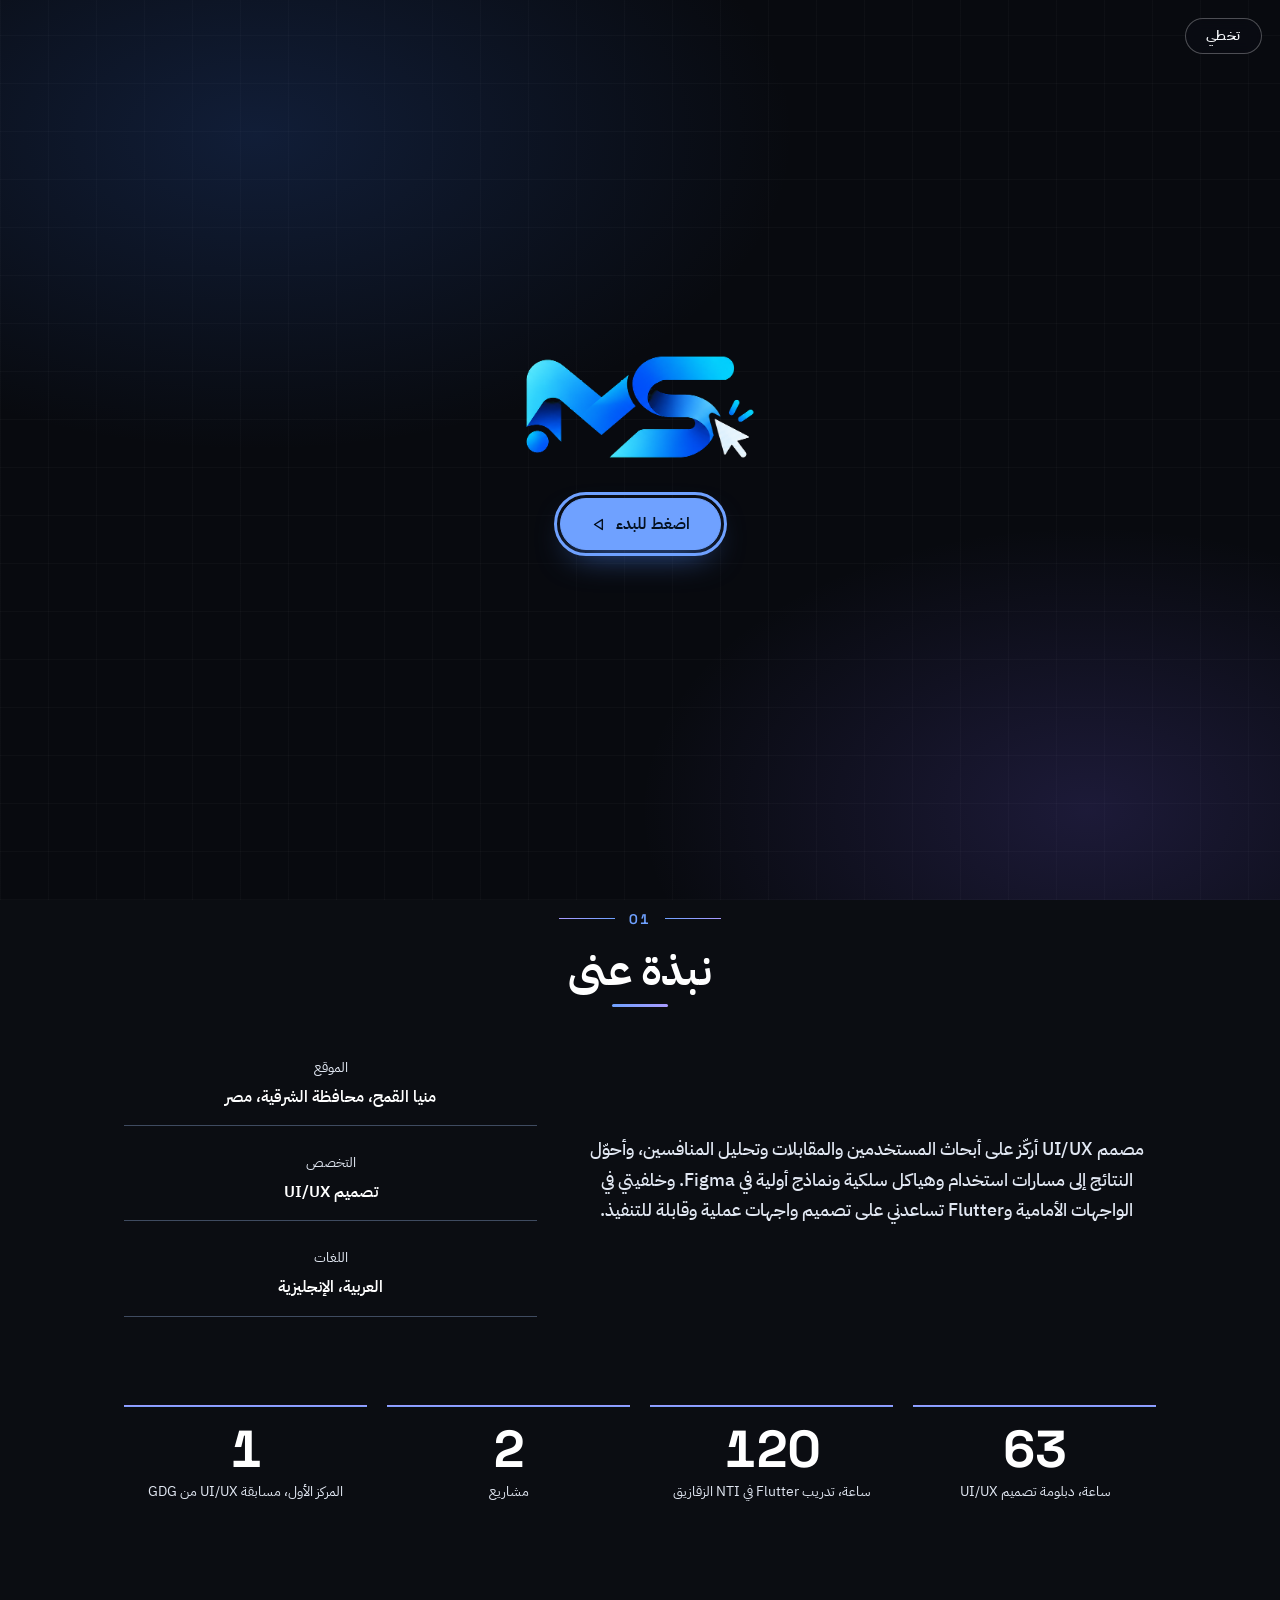
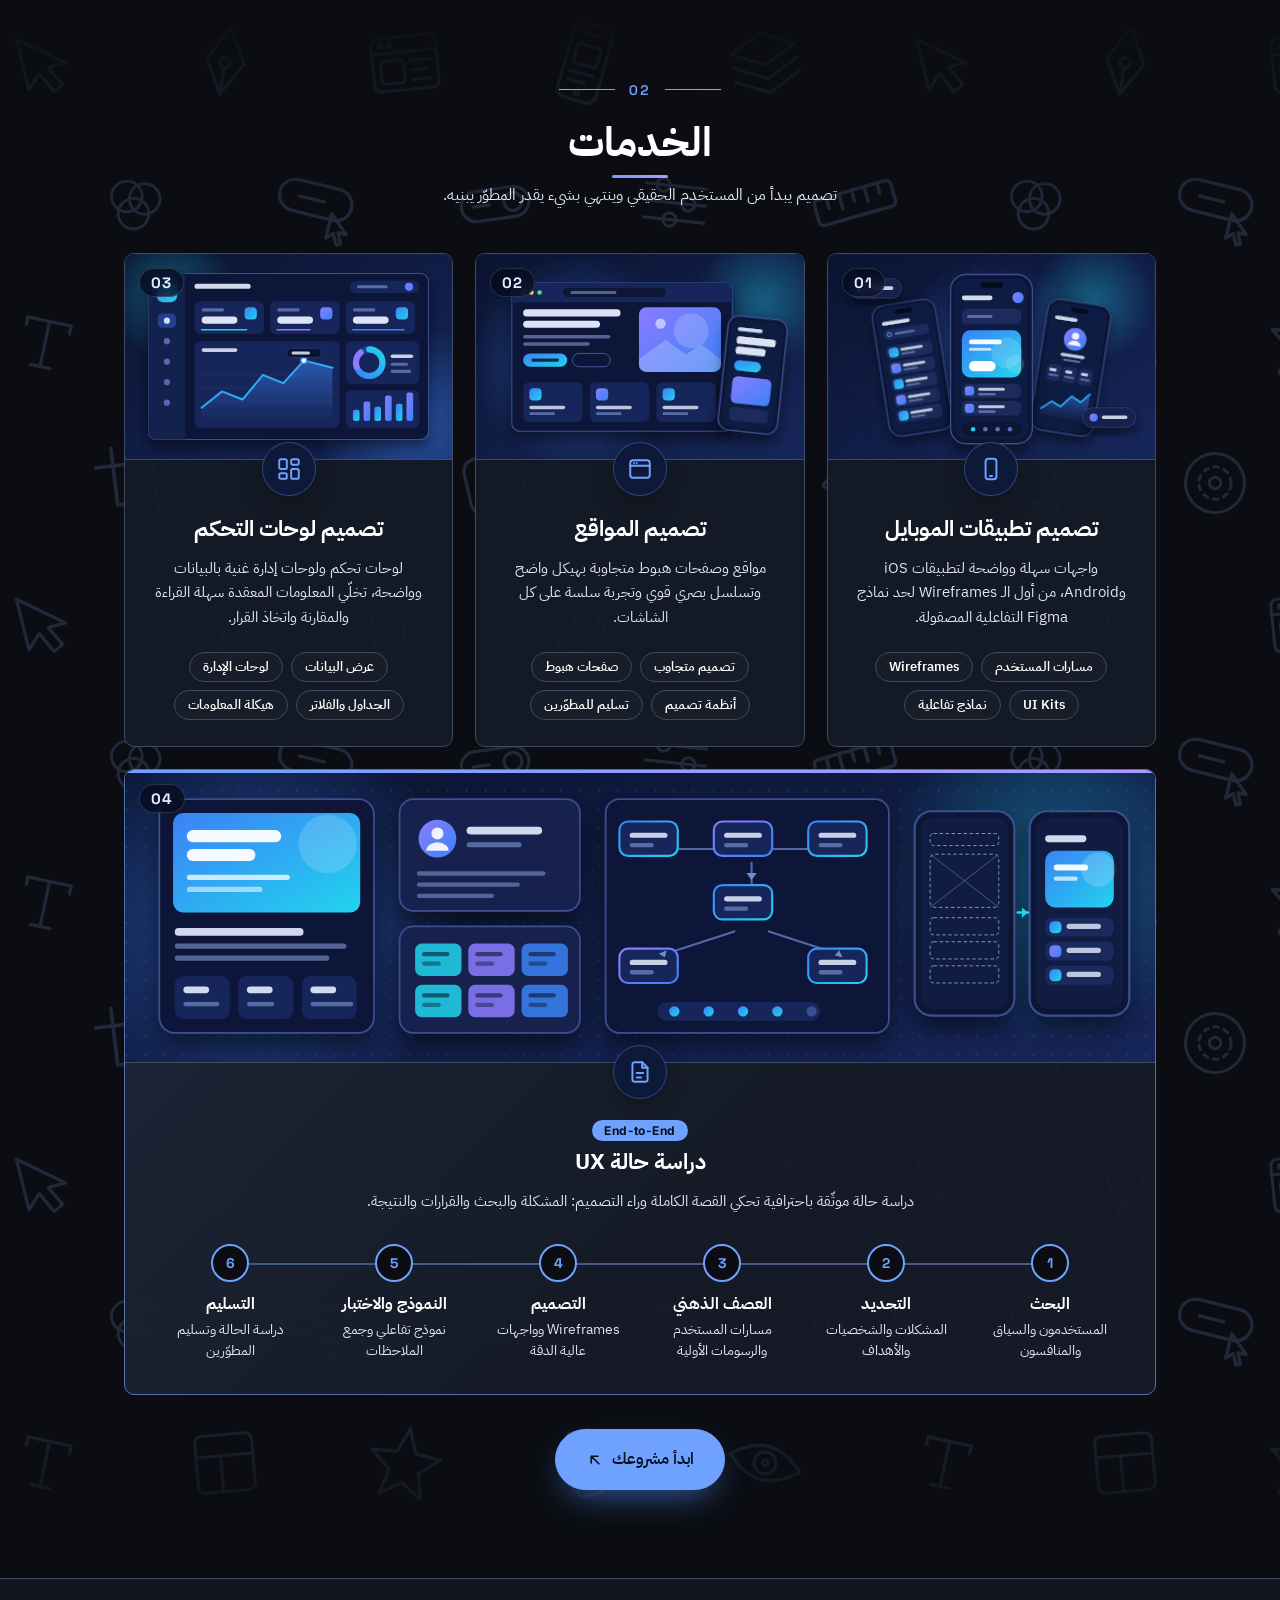
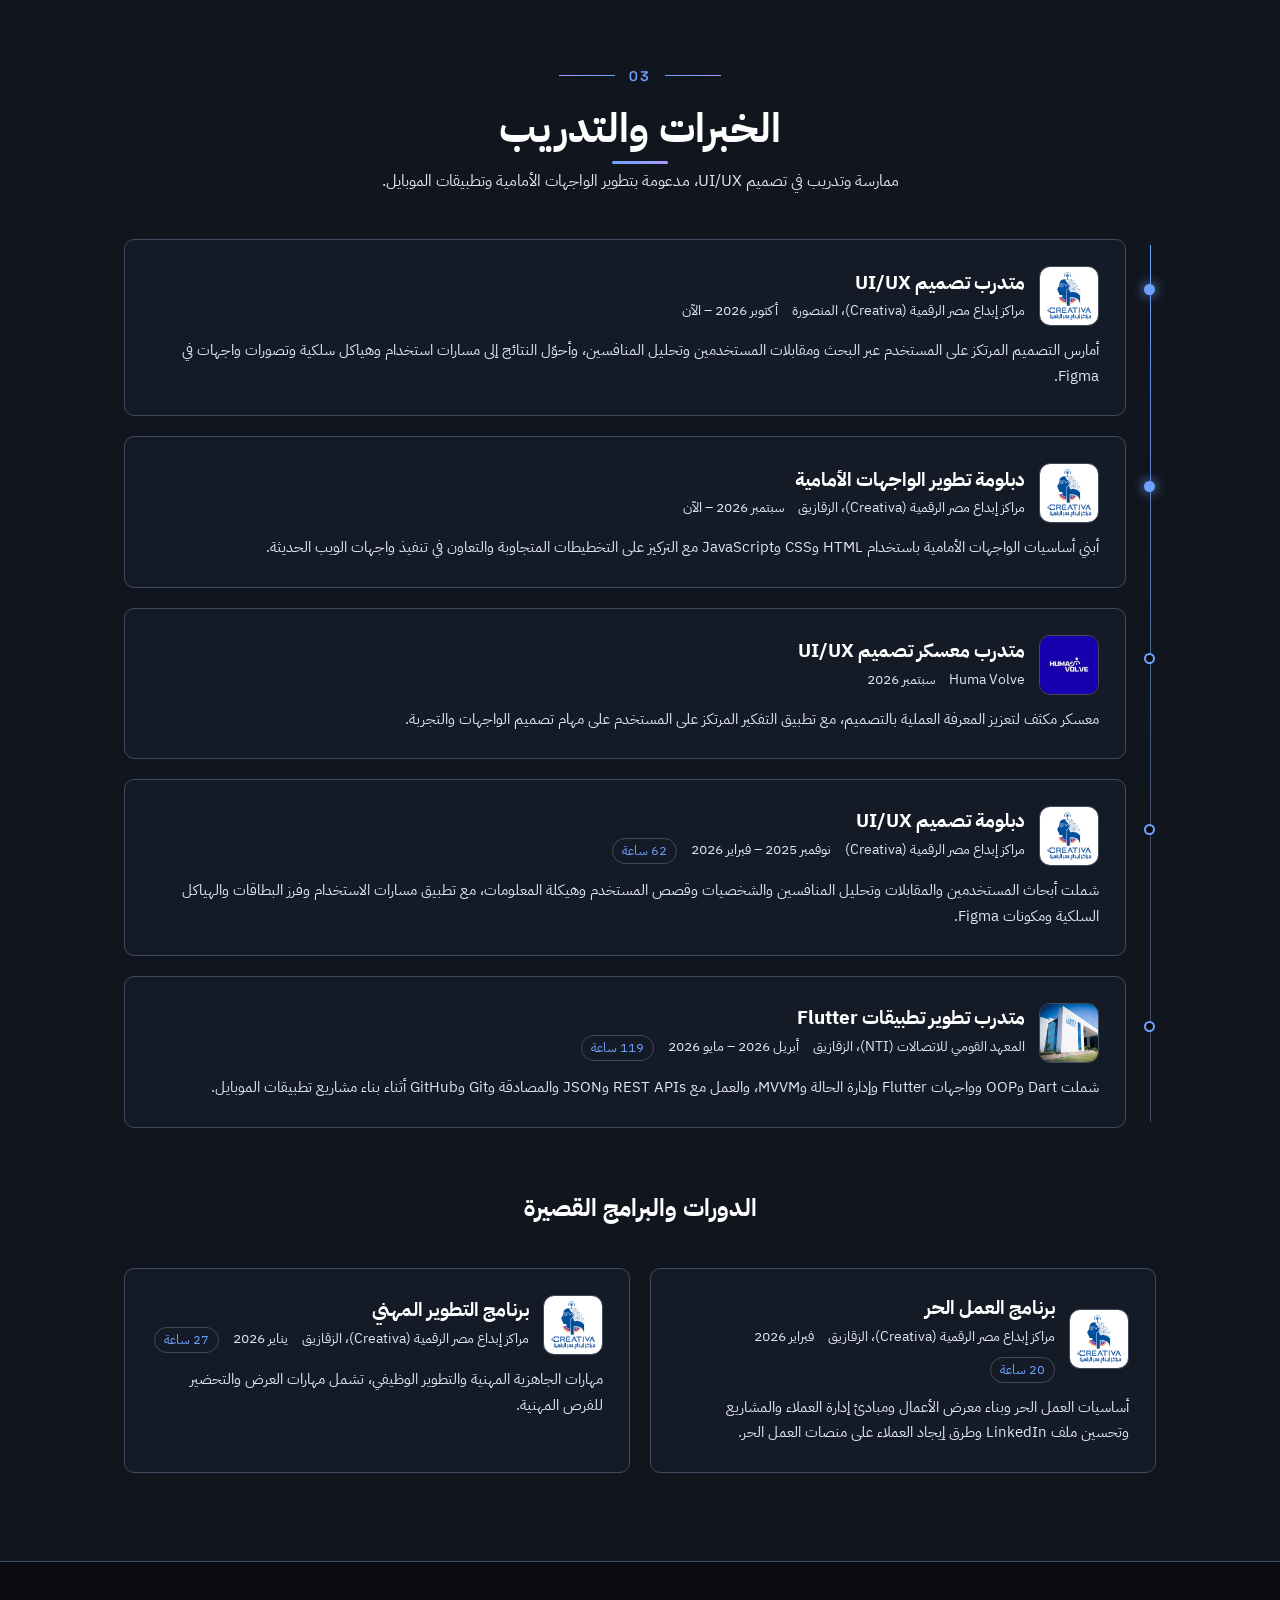
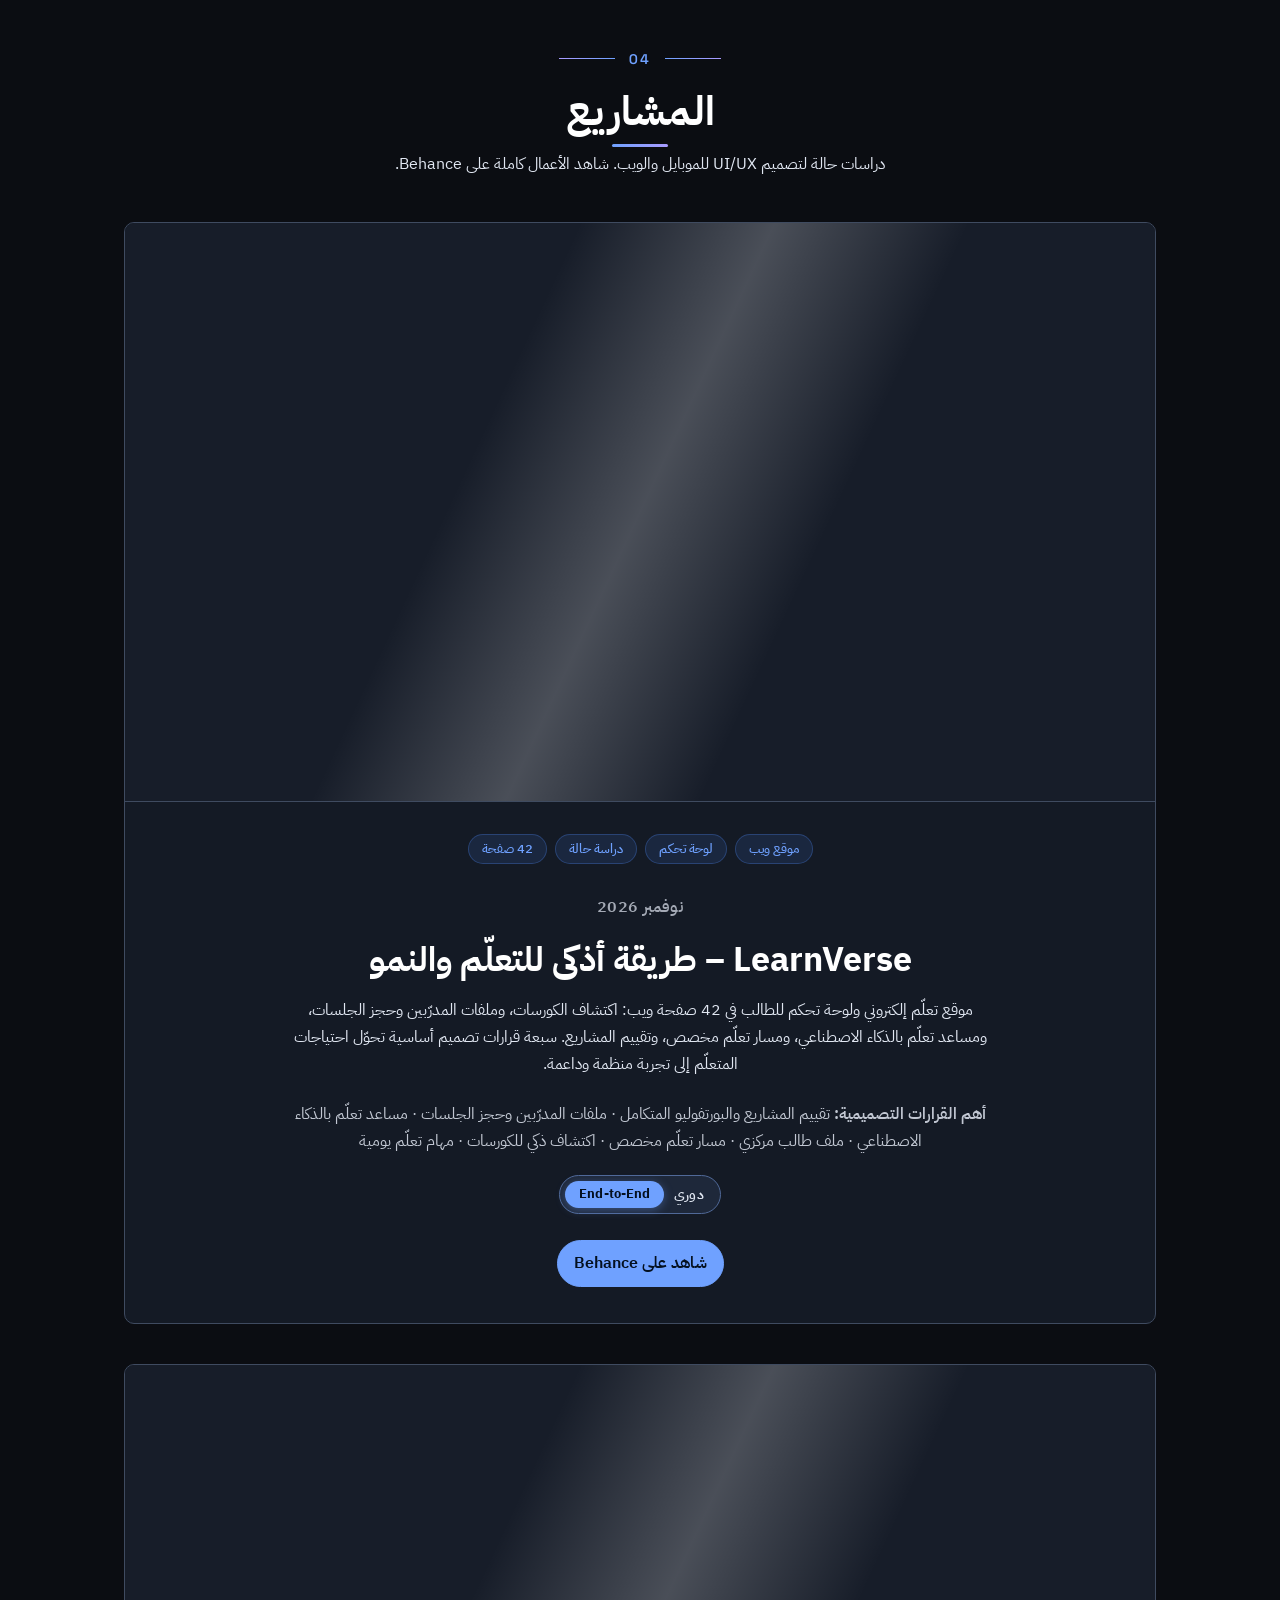
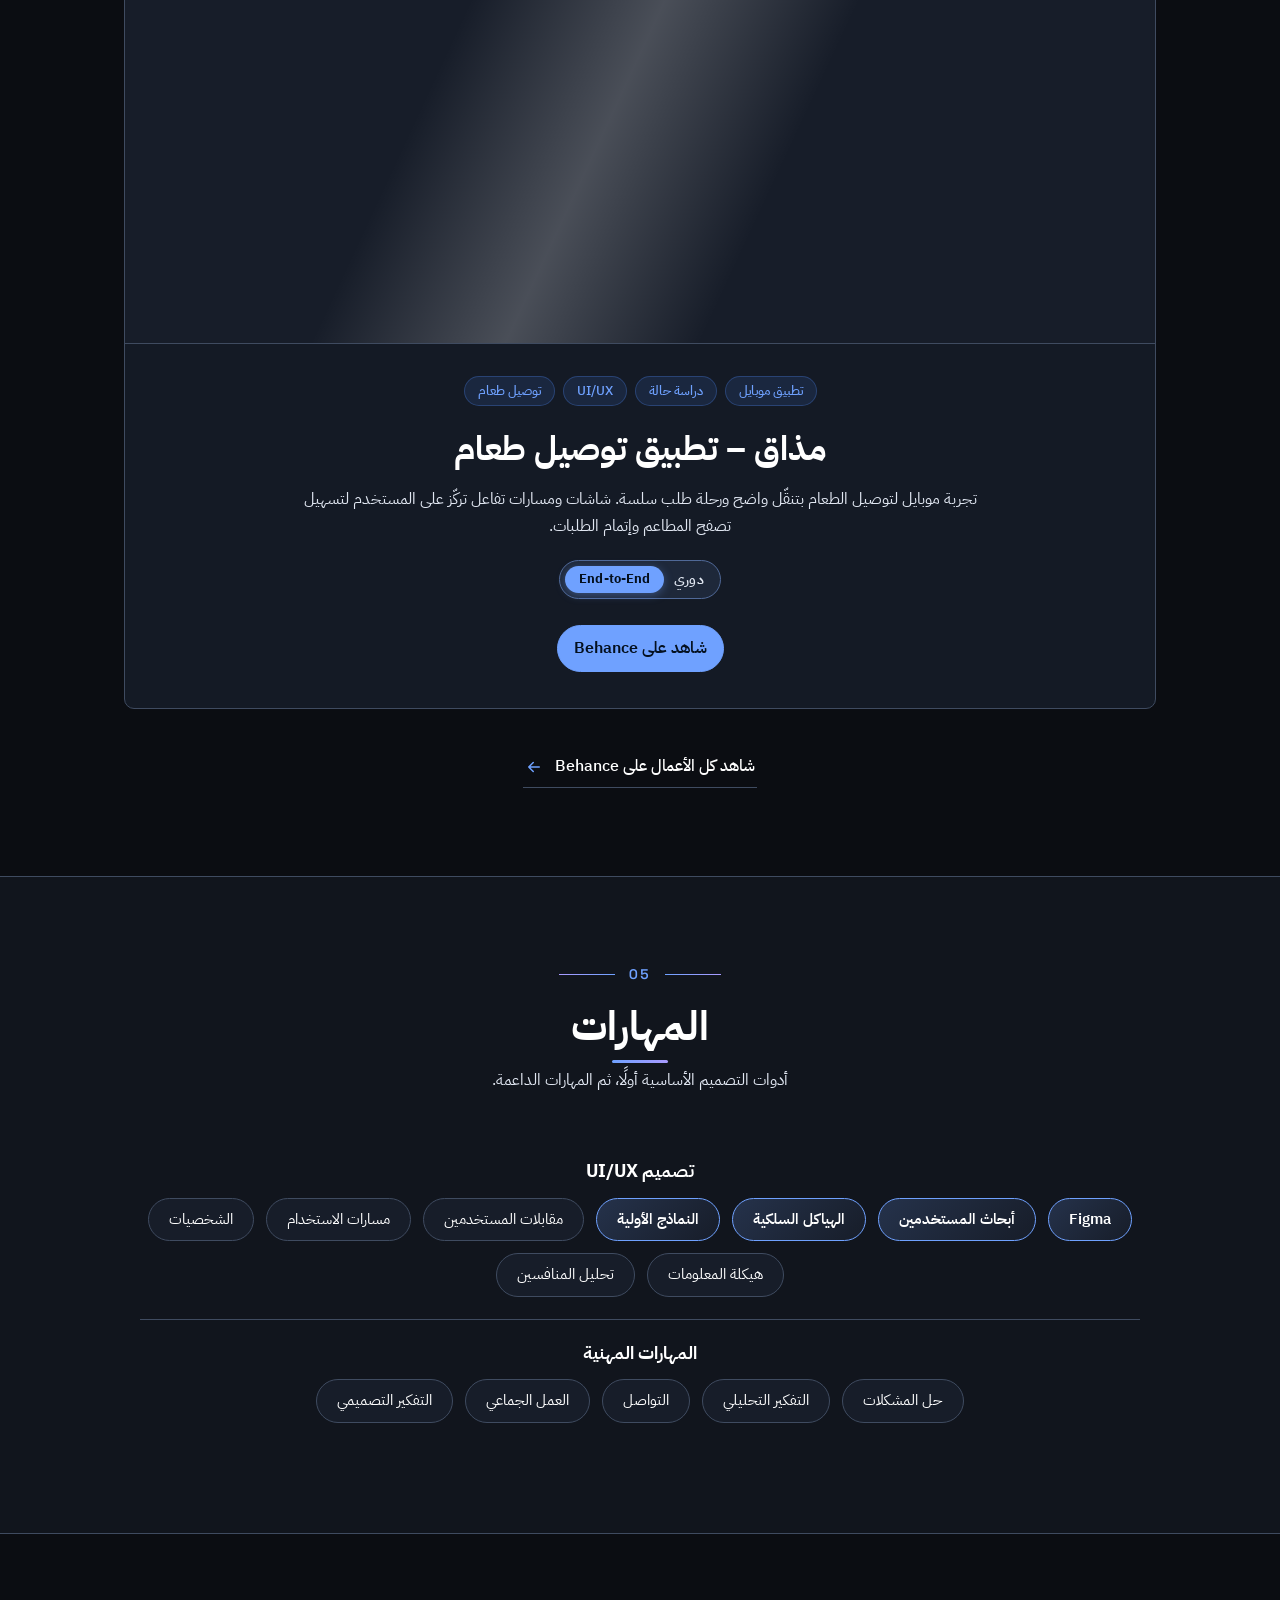
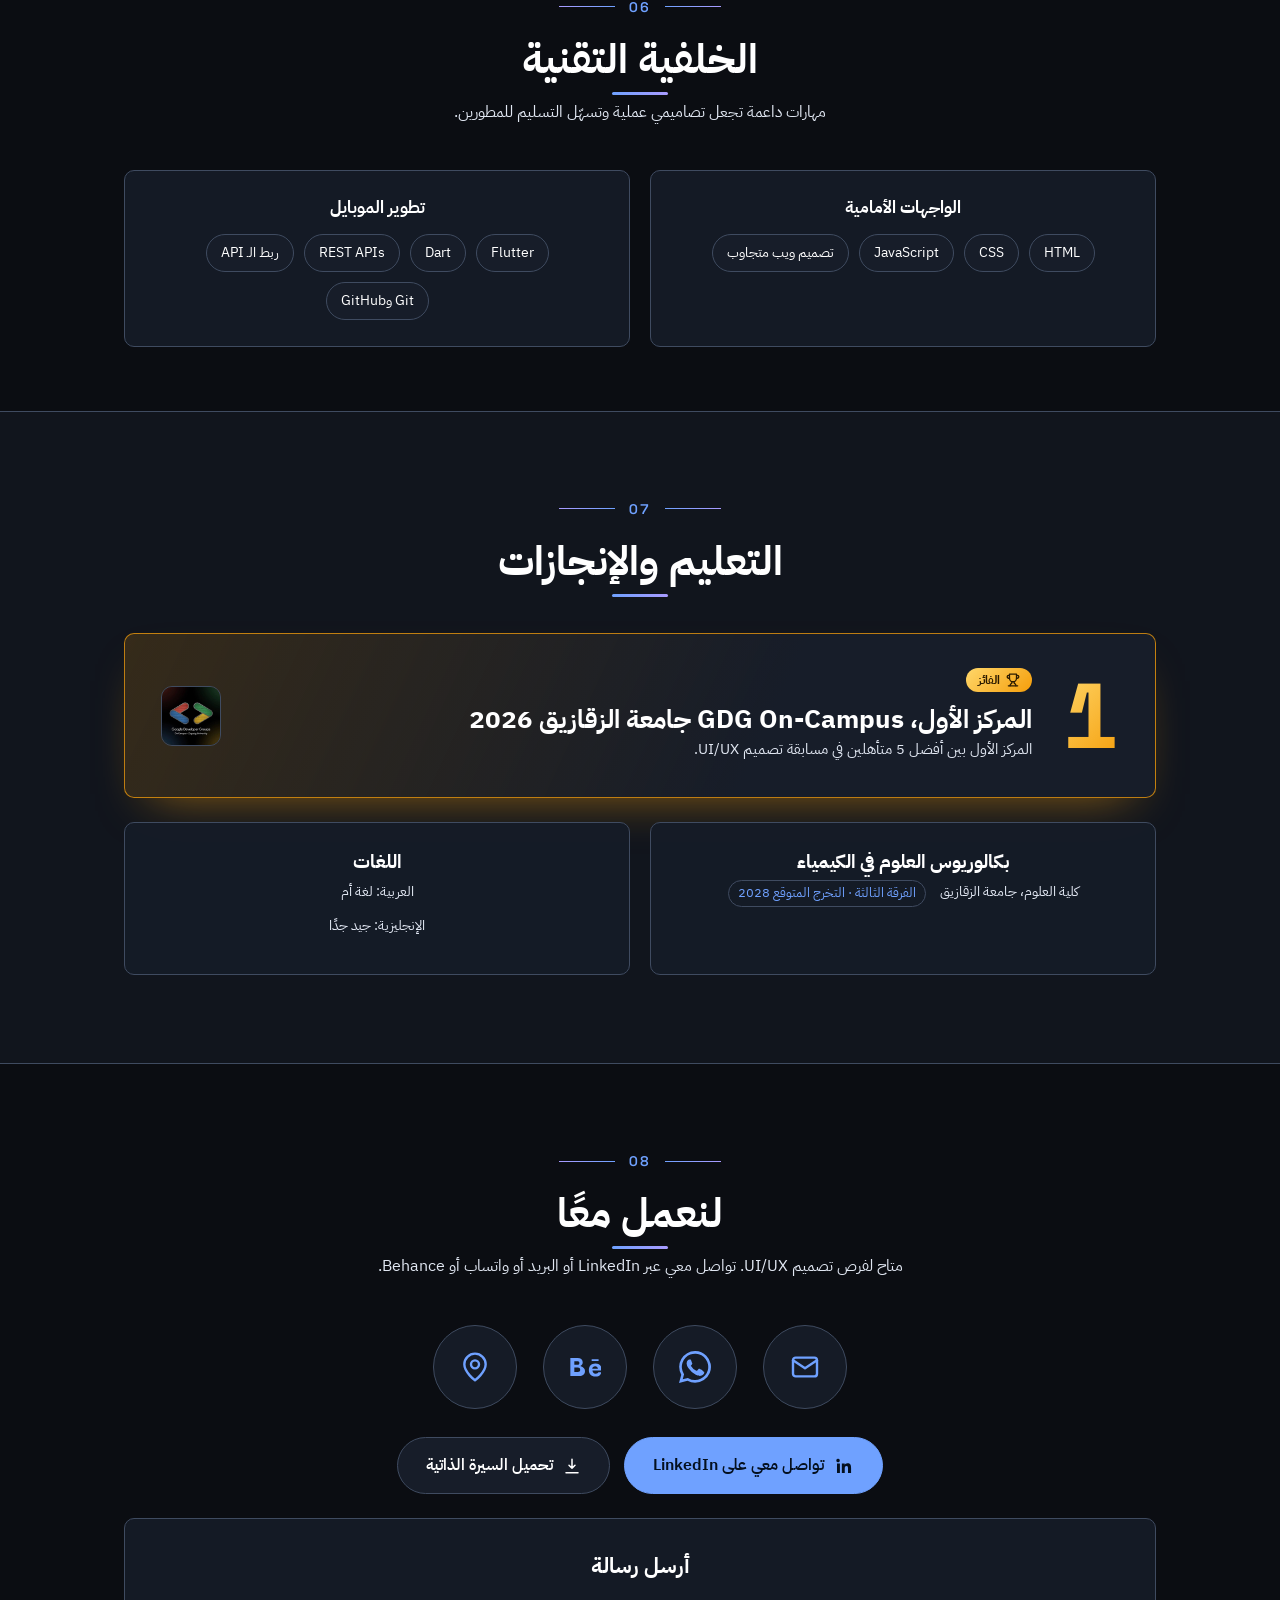
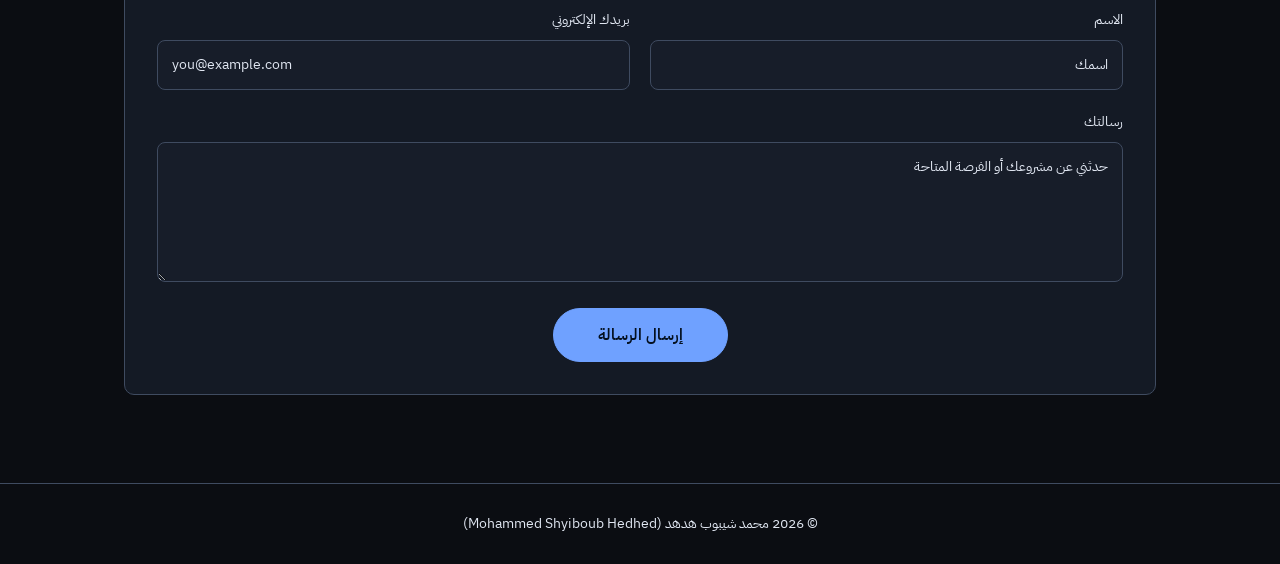
==== commit 41e4cf48: "Add files via upload" ====
--- a/ar/index.html
+++ b/ar/index.html
@@ -1,15 +1,9 @@
 <!doctype html>
 <html lang="ar" dir="rtl">
   <head>
-    <meta
-      name="google-site-verification"
-      content="I2OF4bAolWEwbGdU4BHwBPYQkg1iwnmEWLjPMKQoPrQ"
-    />
+    <meta name="google-site-verification" content="I2OF4bAolWEwbGdU4BHwBPYQkg1iwnmEWLjPMKQoPrQ" />
     <meta charset="utf-8" />
-    <meta
-      name="viewport"
-      content="width=device-width, initial-scale=1, viewport-fit=cover"
-    />
+    <meta name="viewport" content="width=device-width, initial-scale=1, viewport-fit=cover" />
     <meta name="color-scheme" content="dark light" />
     <meta name="theme-color" content="#0B0D12" />
 
@@ -33,156 +27,33 @@
 
     <!-- ========== START: SEO (generated by build.js from seo.config.json; edit the config, not the output) ========== -->
     <title>محمد شيبوب هدهد – مصمم UI/UX | معرض الأعمال</title>
-    <meta
-      name="description"
-      content="Mohamed Shyiboub Hedhed is a UI/UX Designer in Egypt specializing in UX Research, User Interface Design, Wireframing, Prototyping and Figma. محمد شيبوب مصمم واجهات وتجربة مستخدم."
-    />
-    <meta
-      name="keywords"
-      content="محمد شيبوب, محمد شيبوب هدهد, محمد شيبوب مصمم, محمد شيبوب UI/UX, مصمم واجهات مستخدم مصر, معرض أعمال محمد شيبوب, الشرقية, منيا القمح"
-    />
-    <meta name="author" content="محمد شيبوب هدهد" />
-    <meta
-      name="robots"
-      content="index,follow,max-image-preview:large,max-snippet:-1"
-    />
-    <link rel="canonical" href="https://YOUR-DOMAIN.com/ar/" />
-    <link rel="alternate" hreflang="en" href="https://YOUR-DOMAIN.com/" />
-    <link rel="alternate" hreflang="ar" href="https://YOUR-DOMAIN.com/ar/" />
-    <link
-      rel="alternate"
-      hreflang="x-default"
-      href="https://YOUR-DOMAIN.com/"
-    />
-    <meta property="og:type" content="website" />
-    <meta property="og:site_name" content="محمد شيبوب هدهد – معرض الأعمال" />
-    <meta
-      property="og:title"
-      content="محمد شيبوب هدهد – مصمم UI/UX | معرض الأعمال"
-    />
-    <meta
-      property="og:description"
-      content="Mohamed Shyiboub Hedhed is a UI/UX Designer in Egypt specializing in UX Research, User Interface Design, Wireframing, Prototyping and Figma. محمد شيبوب مصمم واجهات وتجربة مستخدم."
-    />
-    <meta property="og:url" content="https://YOUR-DOMAIN.com/ar/" />
-    <meta property="og:locale" content="ar_EG" />
-    <meta property="og:locale:alternate" content="en_US" />
-    <meta
-      property="og:image"
-      content="https://YOUR-DOMAIN.com/assets/images/profile.jpg"
-    />
-    <meta property="og:image:width" content="520" />
-    <meta property="og:image:height" content="520" />
-    <meta property="og:image:alt" content="محمد شيبوب هدهد، مصمم UI/UX" />
-    <meta name="twitter:card" content="summary" />
-    <meta
-      name="twitter:title"
-      content="محمد شيبوب هدهد – مصمم UI/UX | معرض الأعمال"
-    />
-    <meta
-      name="twitter:description"
-      content="Mohamed Shyiboub Hedhed is a UI/UX Designer in Egypt specializing in UX Research, User Interface Design, Wireframing, Prototyping and Figma. محمد شيبوب مصمم واجهات وتجربة مستخدم."
-    />
-    <meta
-      name="twitter:image"
-      content="https://YOUR-DOMAIN.com/assets/images/profile.jpg"
-    />
-    <link rel="icon" href="../assets/favicon.svg" type="image/svg+xml" />
-    <link
-      rel="icon"
-      href="../assets/favicon-48.png"
-      type="image/png"
-      sizes="48x48"
-    />
-    <link rel="apple-touch-icon" href="../assets/apple-touch-icon.png" />
-    <script type="application/ld+json">
-      {
-        "@context": "https://schema.org",
-        "@graph": [
-          {
-            "@type": "Person",
-            "@id": "https://YOUR-DOMAIN.com/#person",
-            "name": "محمد شيبوب هدهد",
-            "alternateName": [
-              "Mohamed Shyiboub",
-              "Mohammed Shyiboub",
-              "Mohamed Shyiboub Hedhed",
-              "محمد شيبوب"
-            ],
-            "jobTitle": "مصمم UI/UX",
-            "description": "Mohamed Shyiboub Hedhed is a UI/UX Designer in Egypt specializing in UX Research, User Interface Design, Wireframing, Prototyping and Figma. محمد شيبوب مصمم واجهات وتجربة مستخدم.",
-            "url": "https://YOUR-DOMAIN.com/ar/",
-            "image": "https://YOUR-DOMAIN.com/assets/images/profile.jpg",
-            "sameAs": [
-              "https://www.linkedin.com/in/mohammed-shyiboub-hedhed",
-              "https://www.behance.net/mohammeshyibou"
-            ],
-            "address": {
-              "@type": "PostalAddress",
-              "addressLocality": "Minya Al Qamh",
-              "addressRegion": "Sharqia",
-              "addressCountry": "EG"
-            },
-            "knowsAbout": [
-              "Figma",
-              "أبحاث المستخدمين",
-              "الهياكل السلكية",
-              "النماذج الأولية",
-              "مقابلات المستخدمين",
-              "مسارات الاستخدام",
-              "الشخصيات",
-              "هيكلة المعلومات",
-              "تحليل المنافسين",
-              "HTML",
-              "CSS",
-              "JavaScript",
-              "تصميم ويب متجاوب",
-              "Flutter",
-              "Dart",
-              "REST APIs",
-              "ربط الـ API",
-              "Git وGitHub"
-            ],
-            "knowsLanguage": ["ar", "en"]
-          },
-          {
-            "@type": "WebSite",
-            "@id": "https://YOUR-DOMAIN.com/ar/#website",
-            "url": "https://YOUR-DOMAIN.com/ar/",
-            "name": "محمد شيبوب هدهد – معرض الأعمال",
-            "inLanguage": "ar",
-            "publisher": { "@id": "https://YOUR-DOMAIN.com/#person" }
-          },
-          {
-            "@type": "ProfilePage",
-            "@id": "https://YOUR-DOMAIN.com/ar/#profile",
-            "url": "https://YOUR-DOMAIN.com/ar/",
-            "name": "محمد شيبوب هدهد – مصمم UI/UX | معرض الأعمال",
-            "description": "Mohamed Shyiboub Hedhed is a UI/UX Designer in Egypt specializing in UX Research, User Interface Design, Wireframing, Prototyping and Figma. محمد شيبوب مصمم واجهات وتجربة مستخدم.",
-            "inLanguage": "ar",
-            "isPartOf": { "@id": "https://YOUR-DOMAIN.com/ar/#website" },
-            "mainEntity": { "@id": "https://YOUR-DOMAIN.com/#person" },
-            "primaryImageOfPage": "https://YOUR-DOMAIN.com/assets/images/profile.jpg"
-          },
-          {
-            "@type": "CreativeWork",
-            "name": "مذاق – تطبيق توصيل طعام",
-            "description": "تجربة موبايل لتوصيل الطعام بتنقّل واضح ورحلة طلب سلسة. شاشات ومسارات تفاعل تركّز على المستخدم لتسهيل تصفح المطاعم وإتمام الطلبات.",
-            "inLanguage": "ar",
-            "author": { "@id": "https://YOUR-DOMAIN.com/#person" },
-            "url": "https://www.behance.net/gallery/251943223/Mazaq-Food-Delivery-App-UXUI-Case-Study"
-          },
-          {
-            "@type": "CreativeWork",
-            "name": "Skillo – تطبيق تعلّم إلكتروني",
-            "description": "تطبيق موبايل للتعلّم الإلكتروني يسهّل اكتشاف المحتوى التعليمي والوصول إليه. واجهات بديهية تركّز على المستخدم لتجربة تعلّم واضحة وجذابة.",
-            "inLanguage": "ar",
-            "author": { "@id": "https://YOUR-DOMAIN.com/#person" },
-            "url": "https://www.behance.net/gallery/249426463/Skillo-App-Mobile-UIUX-Design-Case-Study"
-          }
-        ]
-      }
-    </script>
+<meta name="description" content="Mohamed Shyiboub Hedhed is a UI/UX Designer in Egypt specializing in UX Research, User Interface Design, Wireframing, Prototyping and Figma. محمد شيبوب مصمم واجهات وتجربة مستخدم.">
+<meta name="keywords" content="محمد شيبوب, محمد شيبوب هدهد, محمد شيبوب مصمم, محمد شيبوب UI/UX, مصمم واجهات مستخدم مصر, معرض أعمال محمد شيبوب, الشرقية, منيا القمح">
+<meta name="author" content="محمد شيبوب هدهد">
+<meta name="robots" content="index,follow,max-image-preview:large,max-snippet:-1">
+<link rel="canonical" href="https://YOUR-DOMAIN.com/ar/">
+<link rel="alternate" hreflang="en" href="https://YOUR-DOMAIN.com/">
+<link rel="alternate" hreflang="ar" href="https://YOUR-DOMAIN.com/ar/">
+<link rel="alternate" hreflang="x-default" href="https://YOUR-DOMAIN.com/">
+<meta property="og:type" content="website">
+<meta property="og:site_name" content="محمد شيبوب هدهد – معرض الأعمال">
+<meta property="og:title" content="محمد شيبوب هدهد – مصمم UI/UX | معرض الأعمال">
+<meta property="og:description" content="Mohamed Shyiboub Hedhed is a UI/UX Designer in Egypt specializing in UX Research, User Interface Design, Wireframing, Prototyping and Figma. محمد شيبوب مصمم واجهات وتجربة مستخدم.">
+<meta property="og:url" content="https://YOUR-DOMAIN.com/ar/">
+<meta property="og:locale" content="ar_EG">
+<meta property="og:locale:alternate" content="en_US">
+<meta property="og:image" content="https://YOUR-DOMAIN.com/assets/images/profile.jpg">
+<meta property="og:image:width" content="520">
+<meta property="og:image:height" content="520">
+<meta property="og:image:alt" content="محمد شيبوب هدهد، مصمم UI/UX">
+<meta name="twitter:card" content="summary">
+<meta name="twitter:title" content="محمد شيبوب هدهد – مصمم UI/UX | معرض الأعمال">
+<meta name="twitter:description" content="Mohamed Shyiboub Hedhed is a UI/UX Designer in Egypt specializing in UX Research, User Interface Design, Wireframing, Prototyping and Figma. محمد شيبوب مصمم واجهات وتجربة مستخدم.">
+<meta name="twitter:image" content="https://YOUR-DOMAIN.com/assets/images/profile.jpg">
+<link rel="icon" href="../assets/favicon.svg" type="image/svg+xml">
+<link rel="icon" href="../assets/favicon-48.png" type="image/png" sizes="48x48">
+<link rel="apple-touch-icon" href="../assets/apple-touch-icon.png">
+<script type="application/ld+json">{"@context":"https://schema.org","@graph":[{"@type":"Person","@id":"https://YOUR-DOMAIN.com/#person","name":"محمد شيبوب هدهد","alternateName":["Mohamed Shyiboub","Mohammed Shyiboub","Mohamed Shyiboub Hedhed","محمد شيبوب"],"jobTitle":"مصمم UI/UX","description":"Mohamed Shyiboub Hedhed is a UI/UX Designer in Egypt specializing in UX Research, User Interface Design, Wireframing, Prototyping and Figma. محمد شيبوب مصمم واجهات وتجربة مستخدم.","url":"https://YOUR-DOMAIN.com/ar/","image":"https://YOUR-DOMAIN.com/assets/images/profile.jpg","sameAs":["https://www.linkedin.com/in/mohammed-shyiboub-hedhed","https://www.behance.net/mohammeshyibou"],"address":{"@type":"PostalAddress","addressLocality":"Minya Al Qamh","addressRegion":"Sharqia","addressCountry":"EG"},"knowsAbout":["Figma","أبحاث المستخدمين","الهياكل السلكية","النماذج الأولية","مقابلات المستخدمين","مسارات الاستخدام","الشخصيات","هيكلة المعلومات","تحليل المنافسين","HTML","CSS","JavaScript","تصميم ويب متجاوب","Flutter","Dart","REST APIs","ربط الـ API","Git وGitHub"],"knowsLanguage":["ar","en"]},{"@type":"WebSite","@id":"https://YOUR-DOMAIN.com/ar/#website","url":"https://YOUR-DOMAIN.com/ar/","name":"محمد شيبوب هدهد – معرض الأعمال","inLanguage":"ar","publisher":{"@id":"https://YOUR-DOMAIN.com/#person"}},{"@type":"ProfilePage","@id":"https://YOUR-DOMAIN.com/ar/#profile","url":"https://YOUR-DOMAIN.com/ar/","name":"محمد شيبوب هدهد – مصمم UI/UX | معرض الأعمال","description":"Mohamed Shyiboub Hedhed is a UI/UX Designer in Egypt specializing in UX Research, User Interface Design, Wireframing, Prototyping and Figma. محمد شيبوب مصمم واجهات وتجربة مستخدم.","inLanguage":"ar","isPartOf":{"@id":"https://YOUR-DOMAIN.com/ar/#website"},"mainEntity":{"@id":"https://YOUR-DOMAIN.com/#person"},"primaryImageOfPage":"https://YOUR-DOMAIN.com/assets/images/profile.jpg"},{"@type":"CreativeWork","name":"LearnVerse – طريقة أذكى للتعلّم والنمو","datePublished":"2026-11","description":"موقع تعلّم إلكتروني ولوحة تحكم للطالب في 42 صفحة ويب: اكتشاف الكورسات، وملفات المدرّبين وحجز الجلسات، ومساعد تعلّم بالذكاء الاصطناعي، ومسار تعلّم مخصص، وتقييم المشاريع. سبعة قرارات تصميم أساسية تحوّل احتياجات المتعلّم إلى تجربة منظمة وداعمة.","inLanguage":"ar","author":{"@id":"https://YOUR-DOMAIN.com/#person"},"url":"https://www.behance.net/gallery/258550841/LearnVerse-A-Smarter-Way-to-Learn-and-Grow"},{"@type":"CreativeWork","name":"مذاق – تطبيق توصيل طعام","description":"تجربة موبايل لتوصيل الطعام بتنقّل واضح ورحلة طلب سلسة. شاشات ومسارات تفاعل تركّز على المستخدم لتسهيل تصفح المطاعم وإتمام الطلبات.","inLanguage":"ar","author":{"@id":"https://YOUR-DOMAIN.com/#person"},"url":"https://www.behance.net/gallery/251943223/Mazaq-Food-Delivery-App-UXUI-Case-Study"}]}</script>
     <!-- ========== END: SEO ========== -->
 
     <!-- ========== START: Fonts ==========
@@ -237,21 +108,15 @@
             alt=""
             width="76"
             height="36"
-            decoding="async"
-          /><img
+            decoding="async" /><img
             class="lg-l"
             src="../assets/logo-light.png"
-            srcset="
-              ../assets/logo-light-sm.png 240w,
-              ../assets/logo-light.png    640w
-            "
+            srcset="../assets/logo-light-sm.png 240w, ../assets/logo-light.png 640w"
             sizes="(max-width:480px) 60px, 76px"
             alt=""
             width="76"
             height="36"
-            decoding="async"
-          /><span data-i="brand">محمد شيبوب</span></a
-        >
+            decoding="async" /><span data-i="brand">محمد شيبوب</span></a>
         <ul class="links" id="links">
           <li class="mo"><a href="#home" data-i="n1">الرئيسية</a></li>
           <li><a href="#about" data-i="n2">نبذة</a></li>
@@ -264,8 +129,7 @@
         </ul>
         <div class="tools">
           <a class="nav-cta" href="#contact"
-            ><span data-i="nCta">تواصل معي</span
-            ><i aria-hidden="true"
+            ><span data-i="nCta">تواصل معي</span><i aria-hidden="true"
               ><svg
                 viewBox="0 0 24 24"
                 width="16"
@@ -279,10 +143,7 @@
               >
                 <path d="M7 17 17 7M8 7h9v9" /></svg></i
           ></a>
-          <div class="seg" dir="ltr">
-            <a id="lang" href="../index.html" hreflang="en" lang="en">EN</a
-            ><span class="on" lang="ar" aria-current="true">عربي</span>
-          </div>
+          <div class="seg" dir="ltr"><a id="lang" href="../index.html" hreflang="en" lang="en">EN</a><span class="on" lang="ar" aria-current="true">عربي</span></div>
           <button
             class="btn ico"
             id="theme"
@@ -317,9 +178,7 @@
               <path d="M21 12.8A9 9 0 1 1 11.2 3a7 7 0 0 0 9.8 9.8z" />
             </svg>
           </button>
-          <button class="btn" id="menu" aria-label="Menu" aria-expanded="false">
-            ☰
-          </button>
+          <button class="btn" id="menu" aria-label="Menu" aria-expanded="false">☰</button>
         </div>
       </div>
     </header>
@@ -330,12 +189,7 @@
     <div class="curtain" id="cur0" aria-hidden="true">
       <i></i><i></i
       ><b
-        ><img
-          class="lg-d"
-          src="../assets/logo.png"
-          alt=""
-          width="320"
-          height="152" /><img
+        ><img class="lg-d" src="../assets/logo.png" alt="" width="320" height="152" /><img
           class="lg-l"
           src="../assets/logo-light.png"
           alt=""
@@ -351,9 +205,7 @@
     <div class="introv" id="iv" role="dialog" aria-label="UI/UX intro" hidden>
       <div class="ivstage" id="ivst"></div>
       <audio id="iva" preload="auto"></audio>
-      <div class="ivbar">
-        <button class="ivs" id="ivs" type="button">Skip</button>
-      </div>
+      <div class="ivbar"><button class="ivs" id="ivs" type="button">Skip</button></div>
     </div>
     <!-- ========== END: Intro video ========== -->
 
@@ -371,8 +223,7 @@
           <div>
             <!-- START: Availability badge: green pulsing dot + "Available for UI/UX opportunities" -->
             <div class="avail" role="status">
-              <i aria-hidden="true"></i
-              ><span data-i="av">متاح لفرص ⁦UI/UX⁩</span>
+              <i aria-hidden="true"></i><span data-i="av">متاح لفرص ⁦UI/UX⁩</span>
             </div>
             <!-- END: Availability badge -->
             <div class="sel">
@@ -381,15 +232,10 @@
               <em data-i="hug">مصمم UI/UX</em>
             </div>
             <p class="rot"><span id="rot">أبحاث المستخدمين</span></p>
-            <p class="lead" data-i="lead">
-              أحوّل أبحاث المستخدمين إلى مسارات استخدام وهياكل سلكية ونماذج
-              أولية في Figma عملية وقابلة للتنفيذ.
-            </p>
+            <p class="lead" data-i="lead">أحوّل أبحاث المستخدمين إلى مسارات استخدام وهياكل سلكية ونماذج أولية في Figma عملية وقابلة للتنفيذ.</p>
             <div class="cta">
               <a class="btn pri big" href="#projects"
-                ><span class="t-l" data-i="c1">شاهد دراسات الحالة</span
-                ><span class="t-s" data-i="c1s">دراسات الحالة</span
-                ><svg
+                ><span class="t-l" data-i="c1">شاهد دراسات الحالة</span><span class="t-s" data-i="c1s">دراسات الحالة</span><svg
                   class="ar"
                   viewBox="0 0 24 24"
                   width="18"
@@ -403,8 +249,7 @@
                 >
                   <path d="M5 12h14m-6-6 6 6-6 6" /></svg></a
               ><a class="btn out big" href="#contact"
-                ><span class="t-l" data-i="c2">لنعمل معًا</span
-                ><span class="t-s" data-i="nCta">تواصل معي</span></a
+                ><span class="t-l" data-i="c2">لنعمل معًا</span><span class="t-s" data-i="nCta">تواصل معي</span></a
               ><a
                 class="btn big"
                 href="../assets/Mohammed_Shyiboub_Hedhed_CV.pdf"
@@ -422,20 +267,13 @@
                   aria-hidden="true"
                 >
                   <path d="M12 3v12m0 0-4-4m4 4 4-4M4 21h16" /></svg
-                ><span class="t-l" data-i="dCV">تحميل السيرة الذاتية</span
-                ><span class="t-s" data-i="dCVs">السيرة الذاتية</span></a
-              >
+                ><span class="t-l" data-i="dCV">تحميل السيرة الذاتية</span><span class="t-s" data-i="dCVs">السيرة الذاتية</span></a>
             </div>
           </div>
           <div class="photo">
-            <div class="aura" aria-hidden="true">
-              <i class="g1"></i><i class="g2"></i>
-            </div>
+            <div class="aura" aria-hidden="true"><i class="g1"></i><i class="g2"></i></div>
             <div class="orbit" aria-hidden="true"><i></i><i></i><i></i></div>
-            <span class="fl f1">Figma</span
-            ><span class="fl f2" data-i="fl4">رحلة المستخدم</span
-            ><span class="fl f3" data-i="fl3">النماذج الأولية</span
-            ><img
+            <span class="fl f1">Figma</span><span class="fl f2" data-i="fl4">رحلة المستخدم</span><span class="fl f3" data-i="fl3">النماذج الأولية</span><img
               src="../assets/images/profile.jpg"
               alt="محمد شيبوب هدهد، مصمم UI/UX"
               width="300"
@@ -450,43 +288,8 @@
       <!-- ========== START: Skills marquee ==========
      Two rows of skill chips scrolling endlessly; filled by main.js. -->
       <div class="mq" dir="ltr">
-        <div class="mt" id="m1">
-          <span>Figma</span><span>أبحاث المستخدمين</span
-          ><span>الهياكل السلكية</span><span>النماذج الأولية</span
-          ><span>مقابلات المستخدمين</span><span>مسارات الاستخدام</span
-          ><span>الشخصيات</span><span>هيكلة المعلومات</span
-          ><span>تحليل المنافسين</span><span>Figma</span
-          ><span>أبحاث المستخدمين</span><span>الهياكل السلكية</span
-          ><span>النماذج الأولية</span><span>مقابلات المستخدمين</span
-          ><span>مسارات الاستخدام</span><span>الشخصيات</span
-          ><span>هيكلة المعلومات</span><span>تحليل المنافسين</span
-          ><span>Figma</span><span>أبحاث المستخدمين</span
-          ><span>الهياكل السلكية</span><span>النماذج الأولية</span
-          ><span>مقابلات المستخدمين</span><span>مسارات الاستخدام</span
-          ><span>الشخصيات</span><span>هيكلة المعلومات</span
-          ><span>تحليل المنافسين</span><span>Figma</span
-          ><span>أبحاث المستخدمين</span><span>الهياكل السلكية</span
-          ><span>النماذج الأولية</span><span>مقابلات المستخدمين</span
-          ><span>مسارات الاستخدام</span><span>الشخصيات</span
-          ><span>هيكلة المعلومات</span><span>تحليل المنافسين</span>
-        </div>
-        <div class="mt rv2" id="m2">
-          <span>حل المشكلات</span><span>التفكير التحليلي</span
-          ><span>التواصل</span><span>العمل الجماعي</span
-          ><span>التفكير التصميمي</span><span>حل المشكلات</span
-          ><span>التفكير التحليلي</span><span>التواصل</span
-          ><span>العمل الجماعي</span><span>التفكير التصميمي</span
-          ><span>حل المشكلات</span><span>التفكير التحليلي</span
-          ><span>التواصل</span><span>العمل الجماعي</span
-          ><span>التفكير التصميمي</span><span>حل المشكلات</span
-          ><span>التفكير التحليلي</span><span>التواصل</span
-          ><span>العمل الجماعي</span><span>التفكير التصميمي</span
-          ><span>حل المشكلات</span><span>التفكير التحليلي</span
-          ><span>التواصل</span><span>العمل الجماعي</span
-          ><span>التفكير التصميمي</span><span>حل المشكلات</span
-          ><span>التفكير التحليلي</span><span>التواصل</span
-          ><span>العمل الجماعي</span><span>التفكير التصميمي</span>
-        </div>
+        <div class="mt" id="m1"><span>Figma</span><span>أبحاث المستخدمين</span><span>الهياكل السلكية</span><span>النماذج الأولية</span><span>مقابلات المستخدمين</span><span>مسارات الاستخدام</span><span>الشخصيات</span><span>هيكلة المعلومات</span><span>تحليل المنافسين</span><span>Figma</span><span>أبحاث المستخدمين</span><span>الهياكل السلكية</span><span>النماذج الأولية</span><span>مقابلات المستخدمين</span><span>مسارات الاستخدام</span><span>الشخصيات</span><span>هيكلة المعلومات</span><span>تحليل المنافسين</span><span>Figma</span><span>أبحاث المستخدمين</span><span>الهياكل السلكية</span><span>النماذج الأولية</span><span>مقابلات المستخدمين</span><span>مسارات الاستخدام</span><span>الشخصيات</span><span>هيكلة المعلومات</span><span>تحليل المنافسين</span><span>Figma</span><span>أبحاث المستخدمين</span><span>الهياكل السلكية</span><span>النماذج الأولية</span><span>مقابلات المستخدمين</span><span>مسارات الاستخدام</span><span>الشخصيات</span><span>هيكلة المعلومات</span><span>تحليل المنافسين</span></div>
+        <div class="mt rv2" id="m2"><span>حل المشكلات</span><span>التفكير التحليلي</span><span>التواصل</span><span>العمل الجماعي</span><span>التفكير التصميمي</span><span>حل المشكلات</span><span>التفكير التحليلي</span><span>التواصل</span><span>العمل الجماعي</span><span>التفكير التصميمي</span><span>حل المشكلات</span><span>التفكير التحليلي</span><span>التواصل</span><span>العمل الجماعي</span><span>التفكير التصميمي</span><span>حل المشكلات</span><span>التفكير التحليلي</span><span>التواصل</span><span>العمل الجماعي</span><span>التفكير التصميمي</span><span>حل المشكلات</span><span>التفكير التحليلي</span><span>التواصل</span><span>العمل الجماعي</span><span>التفكير التصميمي</span><span>حل المشكلات</span><span>التفكير التحليلي</span><span>التواصل</span><span>العمل الجماعي</span><span>التفكير التصميمي</span></div>
       </div>
       <!-- ========== END: Skills marquee ========== -->
 
@@ -499,27 +302,12 @@
             <h2 data-i="aT">نبذة عني</h2>
           </div>
           <div class="about rv">
-            <div>
-              <p data-i="aP">
-                مصمم UI/UX أركّز على أبحاث المستخدمين والمقابلات وتحليل
-                المنافسين، وأحوّل النتائج إلى مسارات استخدام وهياكل سلكية ونماذج
-                أولية في Figma. وخلفيتي في الواجهات الأمامية وFlutter تساعدني
-                على تصميم واجهات عملية وقابلة للتنفيذ.
-              </p>
-            </div>
+            <div><p data-i="aP">مصمم UI/UX أركّز على أبحاث المستخدمين والمقابلات وتحليل المنافسين، وأحوّل النتائج إلى مسارات استخدام وهياكل سلكية ونماذج أولية في Figma. وخلفيتي في الواجهات الأمامية وFlutter تساعدني على تصميم واجهات عملية وقابلة للتنفيذ.</p></div>
             <div class="facts">
-              <div>
-                <span data-i="fL">الموقع</span
-                ><b data-i="fLv">منيا القمح، محافظة الشرقية، مصر</b>
-              </div>
-              <div>
-                <span data-i="fR">التخصص</span><b data-i="fRv">تصميم UI/UX</b>
-              </div>
-
-              <div>
-                <span data-i="fG">اللغات</span
-                ><b data-i="fGv">العربية، الإنجليزية</b>
-              </div>
+              <div><span data-i="fL">الموقع</span><b data-i="fLv">منيا القمح، محافظة الشرقية، مصر</b></div>
+              <div><span data-i="fR">التخصص</span><b data-i="fRv">تصميم UI/UX</b></div>
+
+              <div><span data-i="fG">اللغات</span><b data-i="fGv">العربية، الإنجليزية</b></div>
             </div>
           </div>
         </div>
@@ -530,22 +318,10 @@
      Three animated counters: diploma hours, case studies and first place. -->
       <section class="stb">
         <div class="wrap stats rv">
-          <div>
-            <b data-n="63" aria-label="63">63</b
-            ><span data-i="s1">ساعة، دبلومة تصميم UI/UX</span>
-          </div>
-          <div>
-            <b data-n="120" aria-label="120">120</b
-            ><span data-i="sF">ساعة، تدريب Flutter في NTI الزقازيق</span>
-          </div>
-          <div>
-            <b data-n="2" aria-label="2">2</b
-            ><span data-i="s2">دراسات حالة لتطبيقات الموبايل</span>
-          </div>
-          <div>
-            <b data-n="1" aria-label="1">1</b
-            ><span data-i="s3">المركز الأول، مسابقة ⁦UI/UX⁩ من GDG</span>
-          </div>
+          <div><b data-n="63" aria-label="63">63</b><span data-i="s1">ساعة، دبلومة تصميم UI/UX</span></div>
+          <div><b data-n="120" aria-label="120">120</b><span data-i="sF">ساعة، تدريب Flutter في NTI الزقازيق</span></div>
+          <div><b data-n="2" aria-label="2">2</b><span data-i="s2">مشاريع</span></div>
+          <div><b data-n="1" aria-label="1">1</b><span data-i="s3">المركز الأول، مسابقة ⁦UI/UX⁩ من GDG</span></div>
         </div>
       </section>
       <!-- ========== END: Stats strip ========== -->
@@ -557,9 +333,7 @@
           <div class="sh rv">
             <div class="num" aria-hidden="true"><b>02</b><i></i></div>
             <h2 data-i="vT">الخدمات</h2>
-            <p data-i="vS">
-              تصميم يبدأ من المستخدم الحقيقي وينتهي بشيء يقدر المطوّر يبنيه.
-            </p>
+            <p data-i="vS">تصميم يبدأ من المستخدم الحقيقي وينتهي بشيء يقدر المطوّر يبنيه.</p>
           </div>
           <div class="svgrid">
             <article class="card sv rv">
@@ -590,15 +364,9 @@
                 </svg>
               </div>
               <h3 data-i="v1T">تصميم تطبيقات الموبايل</h3>
-              <p data-i="v1D">
-                واجهات سهلة وواضحة لتطبيقات iOS وAndroid، من أول الـ Wireframes
-                لحد نماذج Figma التفاعلية المصقولة.
-              </p>
+              <p data-i="v1D">واجهات سهلة وواضحة لتطبيقات iOS وAndroid، من أول الـ Wireframes لحد نماذج Figma التفاعلية المصقولة.</p>
               <div class="svt">
-                <span data-i="v1a">مسارات المستخدم</span
-                ><span data-i="v1b">Wireframes</span
-                ><span data-i="v1c">UI Kits</span
-                ><span data-i="v1d">نماذج تفاعلية</span>
+                <span data-i="v1a">مسارات المستخدم</span><span data-i="v1b">Wireframes</span><span data-i="v1c">UI Kits</span><span data-i="v1d">نماذج تفاعلية</span>
               </div>
             </article>
             <article class="card sv rv">
@@ -629,15 +397,9 @@
                 </svg>
               </div>
               <h3 data-i="v2T">تصميم المواقع</h3>
-              <p data-i="v2D">
-                مواقع وصفحات هبوط متجاوبة بهيكل واضح وتسلسل بصري قوي وتجربة سلسة
-                على كل الشاشات.
-              </p>
+              <p data-i="v2D">مواقع وصفحات هبوط متجاوبة بهيكل واضح وتسلسل بصري قوي وتجربة سلسة على كل الشاشات.</p>
               <div class="svt">
-                <span data-i="v2a">تصميم متجاوب</span
-                ><span data-i="v2b">صفحات هبوط</span
-                ><span data-i="v2c">أنظمة تصميم</span
-                ><span data-i="v2d">تسليم للمطوّرين</span>
+                <span data-i="v2a">تصميم متجاوب</span><span data-i="v2b">صفحات هبوط</span><span data-i="v2c">أنظمة تصميم</span><span data-i="v2d">تسليم للمطوّرين</span>
               </div>
             </article>
             <article class="card sv rv">
@@ -670,15 +432,9 @@
                 </svg>
               </div>
               <h3 data-i="v3T">تصميم لوحات التحكم</h3>
-              <p data-i="v3D">
-                لوحات تحكم ولوحات إدارة غنية بالبيانات وواضحة، تخلّي المعلومات
-                المعقدة سهلة القراءة والمقارنة واتخاذ القرار.
-              </p>
+              <p data-i="v3D">لوحات تحكم ولوحات إدارة غنية بالبيانات وواضحة، تخلّي المعلومات المعقدة سهلة القراءة والمقارنة واتخاذ القرار.</p>
               <div class="svt">
-                <span data-i="v3a">عرض البيانات</span
-                ><span data-i="v3b">لوحات الإدارة</span
-                ><span data-i="v3c">الجداول والفلاتر</span
-                ><span data-i="v3d">هيكلة المعلومات</span>
+                <span data-i="v3a">عرض البيانات</span><span data-i="v3b">لوحات الإدارة</span><span data-i="v3c">الجداول والفلاتر</span><span data-i="v3d">هيكلة المعلومات</span>
               </div>
             </article>
             <article class="card sv sv4 rv">
@@ -705,9 +461,7 @@
                     stroke-linejoin="round"
                     aria-hidden="true"
                   >
-                    <path
-                      d="M14 3H7a2 2 0 0 0-2 2v14a2 2 0 0 0 2 2h10a2 2 0 0 0 2-2V8z"
-                    />
+                    <path d="M14 3H7a2 2 0 0 0-2 2v14a2 2 0 0 0 2 2h10a2 2 0 0 0 2-2V8z" />
                     <path d="M14 3v5h5M9 13h6M9 17h4" />
                   </svg>
                 </div>
@@ -716,10 +470,7 @@
                   <h3 data-i="v4T">دراسة حالة UX</h3>
                 </div>
               </div>
-              <p data-i="v4D">
-                دراسة حالة موثّقة باحترافية تحكي القصة الكاملة وراء التصميم:
-                المشكلة والبحث والقرارات والنتيجة.
-              </p>
+              <p data-i="v4D">دراسة حالة موثّقة باحترافية تحكي القصة الكاملة وراء التصميم: المشكلة والبحث والقرارات والنتيجة.</p>
               <ol class="proc">
                 <li>
                   <b aria-hidden="true">1</b>
@@ -756,8 +507,7 @@
           </div>
           <div class="svc rv">
             <a class="btn pri big" href="#contact"
-              ><span data-i="vC">ابدأ مشروعك</span
-              ><svg
+              ><span data-i="vC">ابدأ مشروعك</span><svg
                 viewBox="0 0 24 24"
                 width="16"
                 height="16"
@@ -782,214 +532,53 @@
           <div class="sh rv">
             <div class="num" aria-hidden="true"><b>03</b><i></i></div>
             <h2 data-i="eT">الخبرات والتدريب</h2>
-            <p data-i="eS">
-              ممارسة وتدريب في تصميم UI/UX، مدعومة بتطوير الواجهات الأمامية
-              وتطبيقات الموبايل.
-            </p>
-          </div>
-          <div class="tl" id="tl">
-            <div class="card rv now hl">
-              <div class="ch">
-                <img
-                  class="lg"
-                  src="../assets/logos/creativa.png"
-                  alt=""
-                  width="60"
-                  height="60"
-                  loading="lazy"
-                />
-                <div class="ct">
-                  <h3>متدرب تصميم UI/UX</h3>
-                  <div class="meta">
-                    <span>مراكز إبداع مصر الرقمية (Creativa)، المنصورة</span
-                    ><span>أكتوبر 2026 – الآن</span>
-                  </div>
-                </div>
-              </div>
-              <p>
-                أمارس التصميم المرتكز على المستخدم عبر البحث ومقابلات المستخدمين
-                وتحليل المنافسين، وأحوّل النتائج إلى مسارات استخدام وهياكل سلكية
-                وتصورات واجهات في Figma.
-              </p>
-            </div>
-            <div class="card rv now hl">
-              <div class="ch">
-                <img
-                  class="lg"
-                  src="../assets/logos/creativa.png"
-                  alt=""
-                  width="60"
-                  height="60"
-                  loading="lazy"
-                />
-                <div class="ct">
-                  <h3>دبلومة تطوير الواجهات الأمامية</h3>
-                  <div class="meta">
-                    <span>مراكز إبداع مصر الرقمية (Creativa)، الزقازيق</span
-                    ><span>سبتمبر 2026 – الآن</span>
-                  </div>
-                </div>
-              </div>
-              <p>
-                أبني أساسيات الواجهات الأمامية باستخدام HTML وCSS وJavaScript مع
-                التركيز على التخطيطات المتجاوبة والتعاون في تنفيذ واجهات الويب
-                الحديثة.
-              </p>
-            </div>
-            <div class="card rv hl">
-              <div class="ch">
-                <img
-                  class="lg"
-                  src="../assets/logos/humavolve.png"
-                  alt=""
-                  width="60"
-                  height="60"
-                  loading="lazy"
-                />
-                <div class="ct">
-                  <h3>متدرب معسكر تصميم UI/UX</h3>
-                  <div class="meta">
-                    <span>Huma Volve</span><span>سبتمبر 2026</span>
-                  </div>
-                </div>
-              </div>
-              <p>
-                معسكر مكثف لتعزيز المعرفة العملية بالتصميم، مع تطبيق التفكير
-                المرتكز على المستخدم على مهام تصميم الواجهات والتجربة.
-              </p>
-            </div>
-            <div class="card rv hl">
-              <div class="ch">
-                <img
-                  class="lg"
-                  src="../assets/logos/creativa.png"
-                  alt=""
-                  width="60"
-                  height="60"
-                  loading="lazy"
-                />
-                <div class="ct">
-                  <h3>دبلومة تصميم UI/UX</h3>
-                  <div class="meta">
-                    <span>مراكز إبداع مصر الرقمية (Creativa)</span
-                    ><span>نوفمبر 2025 – فبراير 2026</span
-                    ><span class="tag"
-                      ><span class="cn" data-c="63">63</span> ساعة</span
-                    >
-                  </div>
-                </div>
-              </div>
-              <p>
-                شملت أبحاث المستخدمين والمقابلات وتحليل المنافسين والشخصيات وقصص
-                المستخدم وهيكلة المعلومات، مع تطبيق مسارات الاستخدام وفرز
-                البطاقات والهياكل السلكية ومكونات Figma.
-              </p>
-            </div>
-            <div class="card rv hl">
-              <div class="ch">
-                <img
-                  class="lg"
-                  src="../assets/logos/nti.png"
-                  alt=""
-                  width="60"
-                  height="60"
-                  loading="lazy"
-                />
-                <div class="ct">
-                  <h3>متدرب تطوير تطبيقات Flutter</h3>
-                  <div class="meta">
-                    <span>المعهد القومي للاتصالات (NTI)، الزقازيق</span
-                    ><span>أبريل 2026 – مايو 2026</span
-                    ><span class="tag"
-                      ><span class="cn" data-c="120">120</span> ساعة</span
-                    >
-                  </div>
-                </div>
-              </div>
-              <p>
-                شملت Dart وOOP وواجهات Flutter وإدارة الحالة وMVVM، والعمل مع
-                REST APIs وJSON والمصادقة وGit وGitHub أثناء بناء مشاريع تطبيقات
-                الموبايل.
-              </p>
-            </div>
-          </div>
+            <p data-i="eS">ممارسة وتدريب في تصميم UI/UX، مدعومة بتطوير الواجهات الأمامية وتطبيقات الموبايل.</p>
+          </div>
+          <div class="tl" id="tl"><div class="card rv now hl"><div class="ch"><img class="lg" src="../assets/logos/creativa.png" alt="" width="60" height="60" loading="lazy"><div class="ct"><h3>متدرب تصميم UI/UX</h3><div class="meta"><span>مراكز إبداع مصر الرقمية (Creativa)، المنصورة</span><span>أكتوبر 2026 – الآن</span></div></div></div><p>أمارس التصميم المرتكز على المستخدم عبر البحث ومقابلات المستخدمين وتحليل المنافسين، وأحوّل النتائج إلى مسارات استخدام وهياكل سلكية وتصورات واجهات في Figma.</p></div><div class="card rv now hl"><div class="ch"><img class="lg" src="../assets/logos/creativa.png" alt="" width="60" height="60" loading="lazy"><div class="ct"><h3>دبلومة تطوير الواجهات الأمامية</h3><div class="meta"><span>مراكز إبداع مصر الرقمية (Creativa)، الزقازيق</span><span>سبتمبر 2026 – الآن</span></div></div></div><p>أبني أساسيات الواجهات الأمامية باستخدام HTML وCSS وJavaScript مع التركيز على التخطيطات المتجاوبة والتعاون في تنفيذ واجهات الويب الحديثة.</p></div><div class="card rv hl"><div class="ch"><img class="lg" src="../assets/logos/humavolve.png" alt="" width="60" height="60" loading="lazy"><div class="ct"><h3>متدرب معسكر تصميم UI/UX</h3><div class="meta"><span>Huma Volve</span><span>سبتمبر 2026</span></div></div></div><p>معسكر مكثف لتعزيز المعرفة العملية بالتصميم، مع تطبيق التفكير المرتكز على المستخدم على مهام تصميم الواجهات والتجربة.</p></div><div class="card rv hl"><div class="ch"><img class="lg" src="../assets/logos/creativa.png" alt="" width="60" height="60" loading="lazy"><div class="ct"><h3>دبلومة تصميم UI/UX</h3><div class="meta"><span>مراكز إبداع مصر الرقمية (Creativa)</span><span>نوفمبر 2025 – فبراير 2026</span><span class="tag"><span class="cn" data-c="63">63</span> ساعة</span></div></div></div><p>شملت أبحاث المستخدمين والمقابلات وتحليل المنافسين والشخصيات وقصص المستخدم وهيكلة المعلومات، مع تطبيق مسارات الاستخدام وفرز البطاقات والهياكل السلكية ومكونات Figma.</p></div><div class="card rv hl"><div class="ch"><img class="lg" src="../assets/logos/nti.png" alt="" width="60" height="60" loading="lazy"><div class="ct"><h3>متدرب تطوير تطبيقات Flutter</h3><div class="meta"><span>المعهد القومي للاتصالات (NTI)، الزقازيق</span><span>أبريل 2026 – مايو 2026</span><span class="tag"><span class="cn" data-c="120">120</span> ساعة</span></div></div></div><p>شملت Dart وOOP وواجهات Flutter وإدارة الحالة وMVVM، والعمل مع REST APIs وJSON والمصادقة وGit وGitHub أثناء بناء مشاريع تطبيقات الموبايل.</p></div></div>
           <div class="sh" style="margin-top: 64px">
-            <h3 data-i="cT" style="font-size: 24px">
-              الدورات والبرامج القصيرة
-            </h3>
-          </div>
-          <div class="cols" id="courses">
-            <div class="card rv hl">
-              <div class="ch">
-                <img
-                  class="lg"
-                  src="../assets/logos/creativa.png"
-                  alt=""
-                  width="60"
-                  height="60"
-                  loading="lazy"
-                />
-                <div class="ct">
-                  <h3>برنامج العمل الحر</h3>
-                  <div class="meta">
-                    <span>مراكز إبداع مصر الرقمية (Creativa)، الزقازيق</span
-                    ><span>فبراير 2026</span
-                    ><span class="tag"
-                      ><span class="cn" data-c="21">21</span> ساعة</span
-                    >
-                  </div>
-                </div>
-              </div>
-              <p>
-                أساسيات العمل الحر وبناء معرض الأعمال ومبادئ إدارة العملاء
-                والمشاريع وتحسين ملف LinkedIn وطرق إيجاد العملاء على منصات العمل
-                الحر.
-              </p>
-            </div>
-            <div class="card rv hl">
-              <div class="ch">
-                <img
-                  class="lg"
-                  src="../assets/logos/creativa.png"
-                  alt=""
-                  width="60"
-                  height="60"
-                  loading="lazy"
-                />
-                <div class="ct">
-                  <h3>برنامج التطوير المهني</h3>
-                  <div class="meta">
-                    <span>مراكز إبداع مصر الرقمية (Creativa)، الزقازيق</span
-                    ><span>يناير 2026</span
-                    ><span class="tag"
-                      ><span class="cn" data-c="28">28</span> ساعة</span
-                    >
-                  </div>
-                </div>
-              </div>
-              <p>
-                مهارات الجاهزية المهنية والتطوير الوظيفي، تشمل مهارات العرض
-                والتحضير للفرص المهنية.
-              </p>
-            </div>
-          </div>
+            <h3 data-i="cT" style="font-size: 24px">الدورات والبرامج القصيرة</h3>
+          </div>
+          <div class="cols" id="courses"><div class="card rv hl"><div class="ch"><img class="lg" src="../assets/logos/creativa.png" alt="" width="60" height="60" loading="lazy"><div class="ct"><h3>برنامج العمل الحر</h3><div class="meta"><span>مراكز إبداع مصر الرقمية (Creativa)، الزقازيق</span><span>فبراير 2026</span><span class="tag"><span class="cn" data-c="21">21</span> ساعة</span></div></div></div><p>أساسيات العمل الحر وبناء معرض الأعمال ومبادئ إدارة العملاء والمشاريع وتحسين ملف LinkedIn وطرق إيجاد العملاء على منصات العمل الحر.</p></div><div class="card rv hl"><div class="ch"><img class="lg" src="../assets/logos/creativa.png" alt="" width="60" height="60" loading="lazy"><div class="ct"><h3>برنامج التطوير المهني</h3><div class="meta"><span>مراكز إبداع مصر الرقمية (Creativa)، الزقازيق</span><span>يناير 2026</span><span class="tag"><span class="cn" data-c="28">28</span> ساعة</span></div></div></div><p>مهارات الجاهزية المهنية والتطوير الوظيفي، تشمل مهارات العرض والتحضير للفرص المهنية.</p></div></div>
         </div>
       </section>
       <!-- ========== END: Experience & training section (#experience) ========== -->
 
       <!-- ========== START: Projects section (#projects) ==========
-     Two case-study cards (Mazaq and Skillo) linking to Behance. -->
+     Two case-study cards (Mazaq and LearnVerse) linking to Behance. -->
       <section id="projects">
         <div class="wrap">
           <div class="sh rv">
             <div class="num" aria-hidden="true"><b>04</b><i></i></div>
             <h2 data-i="pT">المشاريع</h2>
-            <p data-i="pS">
-              دراسات حالة لتصميم تطبيقات الموبايل. شاهد الأعمال كاملة على
-              Behance.
-            </p>
+            <p data-i="pS">دراسات حالة لتصميم UI/UX للموبايل والويب. شاهد الأعمال كاملة على Behance.</p>
           </div>
           <div class="proj">
+            <article class="card rv">
+              <a
+                class="shot"
+                href="https://www.behance.net/gallery/258550841/LearnVerse-A-Smarter-Way-to-Learn-and-Grow"
+                target="_blank"
+                rel="noopener"
+                ><img
+                  src="../assets/images/project-learnverse.jpg"
+                  alt="تصميم UI/UX لموقع LearnVerse ولوحة تحكم الطالب"
+                  loading="lazy" /><span class="vw" data-i="pV">شاهد دراسة الحالة</span></a>
+              <div class="pb">
+                <div class="pt" data-t="1"><span>موقع ويب</span><span>لوحة تحكم</span><span>دراسة حالة</span><span>42 صفحة</span></div>
+                <p class="pdt" data-i="p2Dt">نوفمبر 2026</p>
+                <h3 data-i="p2T">LearnVerse – طريقة أذكى للتعلّم والنمو</h3>
+                <p data-i="p2D">موقع تعلّم إلكتروني ولوحة تحكم للطالب في 42 صفحة ويب: اكتشاف الكورسات، وملفات المدرّبين وحجز الجلسات، ومساعد تعلّم بالذكاء الاصطناعي، ومسار تعلّم مخصص، وتقييم المشاريع. سبعة قرارات تصميم أساسية تحوّل احتياجات المتعلّم إلى تجربة منظمة وداعمة.</p>
+                <p class="pk"><b data-i="pKl">أهم القرارات التصميمية:</b> <span data-i="p2K">تقييم المشاريع والبورتفوليو المتكامل · ملفات المدرّبين وحجز الجلسات · مساعد تعلّم بالذكاء الاصطناعي · ملف طالب مركزي · مسار تعلّم مخصص · اكتشاف ذكي للكورسات · مهام تعلّم يومية</span></p>
+                <p class="prole"><span data-i="pRl">دوري</span><b data-i="pRv">⁦End-to-End⁩</b></p>
+                <a
+                  class="btn pri"
+                  href="https://www.behance.net/gallery/258550841/LearnVerse-A-Smarter-Way-to-Learn-and-Grow"
+                  target="_blank"
+                  rel="noopener"
+                  data-i="pB"
+                >شاهد على Behance</a>
+              </div>
+            </article>
             <article class="card rv">
               <a
                 class="shot"
@@ -999,67 +588,19 @@
                 ><img
                   src="../assets/images/project-mazaq.jpg"
                   alt="شاشات تصميم UI/UX لتطبيق مذاق لتوصيل الطعام"
-                  loading="lazy"
-                /><span class="vw" data-i="pV">شاهد دراسة الحالة</span></a
-              >
+                  loading="lazy" /><span class="vw" data-i="pV">شاهد دراسة الحالة</span></a>
               <div class="pb">
-                <div class="pt" data-t="0">
-                  <span>تطبيق موبايل</span><span>دراسة حالة</span
-                  ><span>⁦UI/UX⁩</span><span>توصيل طعام</span>
-                </div>
+                <div class="pt" data-t="0"><span>تطبيق موبايل</span><span>دراسة حالة</span><span>⁦UI/UX⁩</span><span>توصيل طعام</span></div>
                 <h3 data-i="p1T">مذاق – تطبيق توصيل طعام</h3>
-                <p data-i="p1D">
-                  تجربة موبايل لتوصيل الطعام بتنقّل واضح ورحلة طلب سلسة. شاشات
-                  ومسارات تفاعل تركّز على المستخدم لتسهيل تصفح المطاعم وإتمام
-                  الطلبات.
-                </p>
-                <p class="prole">
-                  <span data-i="pRl">دوري</span><b data-i="pRv">⁦End-to-End⁩</b>
-                </p>
+                <p data-i="p1D">تجربة موبايل لتوصيل الطعام بتنقّل واضح ورحلة طلب سلسة. شاشات ومسارات تفاعل تركّز على المستخدم لتسهيل تصفح المطاعم وإتمام الطلبات.</p>
+                <p class="prole"><span data-i="pRl">دوري</span><b data-i="pRv">⁦End-to-End⁩</b></p>
                 <a
                   class="btn pri"
                   href="https://www.behance.net/gallery/251943223/Mazaq-Food-Delivery-App-UXUI-Case-Study"
                   target="_blank"
                   rel="noopener"
                   data-i="pB"
-                  >شاهد على Behance</a
-                >
-              </div>
-            </article>
-            <article class="card rv">
-              <a
-                class="shot"
-                href="https://www.behance.net/gallery/249426463/Skillo-App-Mobile-UIUX-Design-Case-Study"
-                target="_blank"
-                rel="noopener"
-                ><img
-                  src="../assets/images/project-skillo.jpg"
-                  alt="شاشات تصميم UI/UX لتطبيق Skillo للتعلم الإلكتروني"
-                  loading="lazy"
-                /><span class="vw" data-i="pV">شاهد دراسة الحالة</span></a
-              >
-              <div class="pb">
-                <div class="pt" data-t="1">
-                  <span>تطبيق موبايل</span><span>دراسة حالة</span
-                  ><span>⁦UI/UX⁩</span><span>تعلّم إلكتروني</span>
-                </div>
-                <h3 data-i="p2T">Skillo – تطبيق تعلّم إلكتروني</h3>
-                <p data-i="p2D">
-                  تطبيق موبايل للتعلّم الإلكتروني يسهّل اكتشاف المحتوى التعليمي
-                  والوصول إليه. واجهات بديهية تركّز على المستخدم لتجربة تعلّم
-                  واضحة وجذابة.
-                </p>
-                <p class="prole">
-                  <span data-i="pRl">دوري</span><b data-i="pRv">⁦End-to-End⁩</b>
-                </p>
-                <a
-                  class="btn pri"
-                  href="https://www.behance.net/gallery/249426463/Skillo-App-Mobile-UIUX-Design-Case-Study"
-                  target="_blank"
-                  rel="noopener"
-                  data-i="pB"
-                  >شاهد على Behance</a
-                >
+                >شاهد على Behance</a>
               </div>
             </article>
           </div>
@@ -1070,8 +611,7 @@
               href="https://www.behance.net/mohammeshyibou"
               target="_blank"
               rel="noopener"
-              ><span data-i="pAll">شاهد كل الأعمال على Behance</span
-              ><svg
+              ><span data-i="pAll">شاهد كل الأعمال على Behance</span><svg
                 viewBox="0 0 24 24"
                 width="18"
                 height="18"
@@ -1097,32 +637,9 @@
           <div class="sh rv">
             <div class="num" aria-hidden="true"><b>05</b><i></i></div>
             <h2 data-i="sT">المهارات</h2>
-            <p data-i="sS">
-              أدوات التصميم الأساسية أولًا، ثم المهارات الداعمة.
-            </p>
-          </div>
-          <div class="sk" id="sk">
-            <div class="skr rv">
-              <h3>تصميم UI/UX</h3>
-              <div class="skc">
-                <span class="pr">Figma</span
-                ><span class="pr">أبحاث المستخدمين</span
-                ><span class="pr">الهياكل السلكية</span
-                ><span class="pr">النماذج الأولية</span
-                ><span>مقابلات المستخدمين</span><span>مسارات الاستخدام</span
-                ><span>الشخصيات</span><span>هيكلة المعلومات</span
-                ><span>تحليل المنافسين</span>
-              </div>
-            </div>
-            <div class="skr rv">
-              <h3>المهارات المهنية</h3>
-              <div class="skc">
-                <span>حل المشكلات</span><span>التفكير التحليلي</span
-                ><span>التواصل</span><span>العمل الجماعي</span
-                ><span>التفكير التصميمي</span>
-              </div>
-            </div>
-          </div>
+            <p data-i="sS">أدوات التصميم الأساسية أولًا، ثم المهارات الداعمة.</p>
+          </div>
+          <div class="sk" id="sk"><div class="skr rv"><h3>تصميم UI/UX</h3><div class="skc"><span class="pr">Figma</span><span class="pr">أبحاث المستخدمين</span><span class="pr">الهياكل السلكية</span><span class="pr">النماذج الأولية</span><span>مقابلات المستخدمين</span><span>مسارات الاستخدام</span><span>الشخصيات</span><span>هيكلة المعلومات</span><span>تحليل المنافسين</span></div></div><div class="skr rv"><h3>المهارات المهنية</h3><div class="skc"><span>حل المشكلات</span><span>التفكير التحليلي</span><span>التواصل</span><span>العمل الجماعي</span><span>التفكير التصميمي</span></div></div></div>
         </div>
       </section>
       <!-- ========== END: Skills section (#skills) ========== -->
@@ -1134,26 +651,9 @@
           <div class="sh rv">
             <div class="num" aria-hidden="true"><b>06</b><i></i></div>
             <h2 data-i="tT">الخلفية التقنية</h2>
-            <p data-i="tS">
-              مهارات داعمة تجعل تصاميمي عملية وتسهّل التسليم للمطورين.
-            </p>
-          </div>
-          <div class="tk" id="tk">
-            <div class="card rv">
-              <h3>الواجهات الأمامية</h3>
-              <div class="skc">
-                <span>HTML</span><span>CSS</span><span>JavaScript</span
-                ><span>تصميم ويب متجاوب</span>
-              </div>
-            </div>
-            <div class="card rv">
-              <h3>تطوير الموبايل</h3>
-              <div class="skc">
-                <span>Flutter</span><span>Dart</span><span>REST APIs</span
-                ><span>ربط الـ API</span><span>Git وGitHub</span>
-              </div>
-            </div>
-          </div>
+            <p data-i="tS">مهارات داعمة تجعل تصاميمي عملية وتسهّل التسليم للمطورين.</p>
+          </div>
+          <div class="tk" id="tk"><div class="card rv"><h3>الواجهات الأمامية</h3><div class="skc"><span>HTML</span><span>CSS</span><span>JavaScript</span><span>تصميم ويب متجاوب</span></div></div><div class="card rv"><h3>تطوير الموبايل</h3><div class="skc"><span>Flutter</span><span>Dart</span><span>REST APIs</span><span>ربط الـ API</span><span>Git وGitHub</span></div></div></div>
         </div>
       </section>
       <!-- ========== END: Technical Background section (#technical) ========== -->
@@ -1167,9 +667,7 @@
             <h2 data-i="dT">التعليم والإنجازات</h2>
           </div>
           <div class="card ach rv">
-            <strong
-              ><span data-n="1" aria-label="1">1</span><sup data-i="ord"></sup
-            ></strong>
+            <strong><span data-n="1" aria-label="1">1</span><sup data-i="ord"></sup></strong>
             <div>
               <span class="eb"
                 ><svg
@@ -1186,21 +684,12 @@
                   <path d="M6 9H4.5a2.5 2.5 0 0 1 0-5H6" />
                   <path d="M18 9h1.5a2.5 2.5 0 0 0 0-5H18" />
                   <path d="M4 22h16" />
-                  <path
-                    d="M10 14.66V17c0 .55-.47.98-.97 1.21C7.85 18.75 7 20.24 7 22"
-                  />
-                  <path
-                    d="M14 14.66V17c0 .55.47.98.97 1.21C16.15 18.75 17 20.24 17 22"
-                  />
+                  <path d="M10 14.66V17c0 .55-.47.98-.97 1.21C7.85 18.75 7 20.24 7 22" />
+                  <path d="M14 14.66V17c0 .55.47.98.97 1.21C16.15 18.75 17 20.24 17 22" />
                   <path d="M18 2H6v7a6 6 0 0 0 12 0V2Z" /></svg
-                ><span data-i="gK">الفائز</span></span
-              >
-              <h3 data-i="gT">
-                المركز الأول، GDG On-Campus جامعة الزقازيق 2026
-              </h3>
-              <p data-i="gD">
-                المركز الأول بين أفضل 5 متأهلين في مسابقة تصميم UI/UX.
-              </p>
+                ><span data-i="gK">الفائز</span></span>
+              <h3 data-i="gT">المركز الأول، GDG On-Campus جامعة الزقازيق 2026</h3>
+              <p data-i="gD">المركز الأول بين أفضل 5 متأهلين في مسابقة تصميم UI/UX.</p>
             </div>
             <img
               class="lg gl"
@@ -1215,18 +704,13 @@
             <div class="card">
               <h3 data-i="dDeg">بكالوريوس العلوم في الكيمياء</h3>
               <div class="meta">
-                <span data-i="dUni">كلية العلوم، جامعة الزقازيق</span
-                ><span class="tag" data-i="dYr"
-                  >الفرقة الثالثة · التخرج المتوقع 2028</span
-                >
+                <span data-i="dUni">كلية العلوم، جامعة الزقازيق</span><span class="tag" data-i="dYr">الفرقة الثالثة · التخرج المتوقع 2028</span>
               </div>
             </div>
             <div class="card">
               <h3 data-i="lT">اللغات</h3>
               <div class="meta"><span data-i="l1">العربية: لغة أم</span></div>
-              <div class="meta">
-                <span data-i="l2">الإنجليزية: جيد جدًا</span>
-              </div>
+              <div class="meta"><span data-i="l2">الإنجليزية: جيد جدًا</span></div>
             </div>
           </div>
         </div>
@@ -1240,10 +724,7 @@
           <div class="sh rv">
             <div class="num" aria-hidden="true"><b>08</b><i></i></div>
             <h2 data-i="kT">لنعمل معًا</h2>
-            <p data-i="kS">
-              متاح لفرص تصميم UI/UX. تواصل معي عبر LinkedIn أو البريد أو واتساب
-              أو Behance.
-            </p>
+            <p data-i="kS">متاح لفرص تصميم UI/UX. تواصل معي عبر LinkedIn أو البريد أو واتساب أو Behance.</p>
           </div>
           <div class="icons rv">
             <a
@@ -1261,8 +742,7 @@
               >
                 <rect x="3" y="5" width="18" height="14" rx="2" />
                 <path d="m3 7 9 6 9-6" /></svg
-              ><span class="tip" data-i="kE">البريد الإلكتروني</span></a
-            >
+              ><span class="tip" data-i="kE">البريد الإلكتروني</span></a>
             <a
               class="ib"
               style="--i: 2"
@@ -1274,8 +754,7 @@
                 <path
                   d="M20.5 3.5A11.8 11.8 0 0 0 12 0 11.9 11.9 0 0 0 1.7 17.8L0 24l6.4-1.7A11.9 11.9 0 0 0 12 23.8h0A11.9 11.9 0 0 0 20.5 3.5zM12 21.8a9.9 9.9 0 0 1-5-1.4l-.4-.2-3.800 1 1-3.700-.2-.4A9.900 9.900 0 1 1 12 21.800zm5.400-7.400c-.3-.1-1.800-.9-2-1s-.5-.1-.7.1-.8 1-1 1.200-.4.200-.7.100a8.100 8.100 0 0 1-4-3.500c-.3-.5.3-.5.900-1.600a.6.600 0 0 0 0-.6c-.1-.1-.7-1.700-.9-2.300s-.5-.5-.7-.5h-.6a1.200 1.200 0 0 0-.9.400 3.700 3.700 0 0 0-1.100 2.700 6.400 6.400 0 0 0 1.300 3.400 14.600 14.600 0 0 0 5.600 5c2.100.9 2.900 1 3.900.8a3.300 3.300 0 0 0 2.200-1.500 2.700 2.700 0 0 0 .2-1.500c-.1-.1-.3-.2-.6-.3z"
                 /></svg
-              ><span class="tip" data-i="kP">واتساب</span></a
-            >
+              ><span class="tip" data-i="kP">واتساب</span></a>
             <a
               class="ib"
               style="--i: 3"
@@ -1306,8 +785,7 @@
               >
                 <path d="M20 10c0 6-8 12-8 12S4 16 4 10a8 8 0 0 1 16 0z" />
                 <circle cx="12" cy="10" r="3" /></svg
-              ><span class="tip" data-i="kL">الموقع</span></a
-            >
+              ><span class="tip" data-i="kL">الموقع</span></a>
           </div>
 
           <div class="cvw rv">
@@ -1343,46 +821,21 @@
                 aria-hidden="true"
               >
                 <path d="M12 3v12m0 0-4-4m4 4 4-4M4 21h16" /></svg
-              ><span data-i="dCV">تحميل السيرة الذاتية</span></a
-            >
+              ><span data-i="dCV">تحميل السيرة الذاتية</span></a>
           </div>
           <form class="card fm rv" onsubmit="return sendMail(this);">
             <h3 data-i="fH">أرسل رسالة</h3>
             <div class="row">
               <label
-                ><span data-i="fN">الاسم</span
-                ><input
-                  name="fn"
-                  required
-                  autocomplete="name"
-                  data-p="fNp"
-                  placeholder="اسمك" /></label
+                ><span data-i="fN">الاسم</span><input name="fn" required autocomplete="name" data-p="fNp" placeholder="اسمك" /></label
               ><label
-                ><span data-i="fE">بريدك الإلكتروني</span
-                ><input
-                  name="fe"
-                  type="email"
-                  dir="ltr"
-                  required
-                  autocomplete="email"
-                  data-p="fEp"
-                  placeholder="you@example.com"
+                ><span data-i="fE">بريدك الإلكتروني</span><input name="fe" type="email" dir="ltr" required autocomplete="email" data-p="fEp" placeholder="you@example.com"
               /></label>
             </div>
             <label
-              ><span data-i="fM">رسالتك</span
-              ><textarea
-                name="fm"
-                required
-                data-p="fMp"
-                placeholder="حدثني عن مشروعك أو الفرصة المتاحة"
-              ></textarea>
+              ><span data-i="fM">رسالتك</span><textarea name="fm" required data-p="fMp" placeholder="حدثني عن مشروعك أو الفرصة المتاحة"></textarea>
             </label>
-            <div>
-              <button class="btn pri" type="submit" data-i="fS">
-                إرسال الرسالة
-              </button>
-            </div>
+            <div><button class="btn pri" type="submit" data-i="fS">إرسال الرسالة</button></div>
             <p id="fst" role="status"></p>
           </form>
         </div>
@@ -1392,11 +845,7 @@
 
     <!-- ========== START: Footer ==========
      Copyright line. -->
-    <footer>
-      <div class="wrap" data-i="foot">
-        © 2026 محمد شيبوب هدهد (Mohammed Shyiboub Hedhed)
-      </div>
-    </footer>
+    <footer><div class="wrap" data-i="foot">© 2026 محمد شيبوب هدهد (Mohammed Shyiboub Hedhed)</div></footer>
     <!-- ========== END: Footer ========== -->
 
     <!-- ========== START: Scripts ==========
--- a/css/style.css
+++ b/css/style.css
@@ -231,16 +231,8 @@
   overflow: hidden;
   padding: 88px 0 72px;
   background:
-    radial-gradient(
-      700px 380px at 82% 12%,
-      rgba(79, 140, 255, 0.12),
-      transparent 70%
-    ),
-    radial-gradient(
-      500px 300px at 5% 60%,
-      rgba(139, 124, 255, 0.08),
-      transparent 70%
-    );
+    radial-gradient(700px 380px at 82% 12%, rgba(79, 140, 255, 0.12), transparent 70%),
+    radial-gradient(500px 300px at 5% 60%, rgba(139, 124, 255, 0.08), transparent 70%);
 }
 .hgrid {
   display: grid;
@@ -540,11 +532,7 @@
   gap: 22px;
   align-items: center;
   border-color: rgba(139, 124, 255, 0.5);
-  background: linear-gradient(
-    120deg,
-    rgba(139, 124, 255, 0.12),
-    var(--card) 60%
-  );
+  background: linear-gradient(120deg, rgba(139, 124, 255, 0.12), var(--card) 60%);
   margin-bottom: 24px;
 }
 .ach strong {
@@ -579,11 +567,7 @@
   border-radius: 12px;
   display: grid;
   place-items: center;
-  background: linear-gradient(
-    135deg,
-    rgba(79, 140, 255, 0.18),
-    rgba(139, 124, 255, 0.18)
-  );
+  background: linear-gradient(135deg, rgba(79, 140, 255, 0.18), rgba(139, 124, 255, 0.18));
   color: var(--a);
   transition: 0.25s;
 }
@@ -799,20 +783,8 @@
   border-block: 1px solid var(--bd);
   display: grid;
   gap: 12px;
-  -webkit-mask-image: linear-gradient(
-    90deg,
-    transparent,
-    #000 8%,
-    #000 92%,
-    transparent
-  );
-  mask-image: linear-gradient(
-    90deg,
-    transparent,
-    #000 8%,
-    #000 92%,
-    transparent
-  );
+  -webkit-mask-image: linear-gradient(90deg, transparent, #000 8%, #000 92%, transparent);
+  mask-image: linear-gradient(90deg, transparent, #000 8%, #000 92%, transparent);
 }
 .mt {
   display: flex;
@@ -1166,12 +1138,7 @@
   left: -60%;
   width: 40%;
   height: 100%;
-  background: linear-gradient(
-    100deg,
-    transparent,
-    rgba(255, 255, 255, 0.45),
-    transparent
-  );
+  background: linear-gradient(100deg, transparent, rgba(255, 255, 255, 0.45), transparent);
   transform: skewX(-20deg);
   animation: swp 3.6s 2s infinite;
 }
@@ -1320,12 +1287,7 @@
   left: -40%;
   width: 30%;
   height: 100%;
-  background: linear-gradient(
-    100deg,
-    transparent,
-    rgba(255, 255, 255, 0.07),
-    transparent
-  );
+  background: linear-gradient(100deg, transparent, rgba(255, 255, 255, 0.07), transparent);
   transform: skewX(-20deg);
   animation: swp 5s 1s infinite;
 }
--- a/css/v2.css
+++ b/css/v2.css
@@ -58,11 +58,7 @@
     linear-gradient(90deg, var(--bd) 1px, transparent 1px);
   background-size: 64px 64px;
   opacity: 0.16;
-  -webkit-mask-image: radial-gradient(
-    ellipse at 50% 15%,
-    #000,
-    transparent 70%
-  );
+  -webkit-mask-image: radial-gradient(ellipse at 50% 15%, #000, transparent 70%);
   mask-image: radial-gradient(ellipse at 50% 15%, #000, transparent 70%);
 }
 section.alt {
@@ -844,11 +840,7 @@
   border-color: var(--a);
   color: var(--tx);
   font-weight: 600;
-  background: linear-gradient(
-    135deg,
-    color-mix(in srgb, var(--a) 16%, var(--card)),
-    var(--card)
-  );
+  background: linear-gradient(135deg, color-mix(in srgb, var(--a) 16%, var(--card)), var(--card));
 }
 #technical {
   padding: 64px 0;
@@ -3049,10 +3041,7 @@
   border: 1px solid rgba(255, 255, 255, 0.28);
   background: rgba(10, 13, 20, 0.6);
   color: #f5f7fa;
-  font:
-    600 14px/1 "Inter",
-    system-ui,
-    sans-serif;
+  font: 600 14px/1 "Inter", system-ui, sans-serif;
   letter-spacing: 0.04em;
   cursor: pointer;
   backdrop-filter: blur(8px);
@@ -3122,12 +3111,8 @@
 @media (max-width: 640px) {
   /* phones: cards fill the width, so make the pattern denser/stronger and let it faintly show through them */
   #services::before {
-    -webkit-mask-size:
-      480px 300px,
-      100% 100%;
-    mask-size:
-      480px 300px,
-      100% 100%;
+    -webkit-mask-size: 480px 300px, 100% 100%;
+    mask-size: 480px 300px, 100% 100%;
     opacity: 0.26;
   }
   :root[data-theme="light"] #services::before {
@@ -3155,10 +3140,7 @@
   border-radius: 999px;
   background: linear-gradient(135deg, #4f8cff, #8b7cff);
   color: #07111f;
-  font:
-    700 var(--ivf, 17px) / 1 "Inter",
-    system-ui,
-    sans-serif;
+  font: 700 var(--ivf, 17px) / 1 "Inter", system-ui, sans-serif;
   letter-spacing: 0.02em;
   white-space: nowrap;
   cursor: pointer;
@@ -3258,27 +3240,10 @@
    Board = 1280x720 (landscape) or 720x1280 (.lv-p portrait), scaled to fit by js/intro.js. */
 .introv {
   background:
-    radial-gradient(
-      60% 50% at 20% 15%,
-      rgba(40, 80, 160, 0.28),
-      transparent 70%
-    ),
-    radial-gradient(
-      50% 45% at 85% 90%,
-      rgba(110, 90, 220, 0.2),
-      transparent 70%
-    ),
-    repeating-linear-gradient(
-      0deg,
-      rgba(255, 255, 255, 0.025) 0 1px,
-      transparent 1px 48px
-    ),
-    repeating-linear-gradient(
-      90deg,
-      rgba(255, 255, 255, 0.025) 0 1px,
-      transparent 1px 48px
-    ),
-    #080a0f;
+    radial-gradient(60% 50% at 20% 15%, rgba(40, 80, 160, 0.28), transparent 70%),
+    radial-gradient(50% 45% at 85% 90%, rgba(110, 90, 220, 0.2), transparent 70%),
+    repeating-linear-gradient(0deg, rgba(255, 255, 255, 0.025) 0 1px, transparent 1px 48px),
+    repeating-linear-gradient(90deg, rgba(255, 255, 255, 0.025) 0 1px, transparent 1px 48px), #080a0f;
 }
 .ivstage {
   position: absolute;
@@ -3290,692 +3255,80 @@
   overflow: hidden;
   direction: ltr;
 }
-.ivstage [data-a] {
-  opacity: 0;
-  transform: translateY(14px);
-  transition:
-    opacity 0.6s ease,
-    transform 0.6s ease;
-}
-.ivstage [data-a].lv-in {
-  opacity: 1;
-  transform: none;
-}
-.ivstage .lv-sc {
-  position: absolute;
-  inset: 0;
-  display: flex;
-  flex-direction: column;
-  padding: 56px 64px 70px;
-  transform: none !important;
-}
-.ivstage .lv-pgb [data-a],
-.ivstage .lv-pgb {
-  transform: none;
-}
-.ivstage h1 {
-  margin: 0;
-  font-size: 190px;
-  line-height: 1;
-  font-weight: 800;
-  letter-spacing: -0.03em;
-}
-.ivstage h1 span:first-child {
-  color: #4f8cff;
-}
-.ivstage h1 span:last-child {
-  color: #9b8cff;
-}
-.ivstage h1 em {
-  color: #6b7488;
-  font-style: normal;
-  font-weight: 400;
-  padding: 0 6px;
-}
-.ivstage .lv-tt,
-.ivstage .lv-end {
-  align-items: center;
-  justify-content: center;
-  text-align: center;
-}
-.ivstage .lv-tt hr {
-  width: 560px;
-  max-width: 80%;
-  border: 0;
-  height: 3px;
-  background: #4f8cff;
-  margin: 34px 0 22px;
-}
-.ivstage .lv-tt p {
-  margin: 0;
-  font-size: 34px;
-  color: #98a2b6;
-}
-.ivstage header {
-  display: flex;
-  justify-content: space-between;
-  align-items: flex-start;
-  gap: 20px;
-  flex-wrap: wrap;
-}
-.ivstage header small {
-  color: #4f8cff;
-  font-weight: 700;
-  font-size: 16px;
-  letter-spacing: 0.1em;
-}
-.ivstage h2 {
-  margin: 6px 0;
-  font-size: 54px;
-  font-weight: 800;
-  letter-spacing: -0.02em;
-}
-.ivstage header p {
-  margin: 0;
-  font-size: 22px;
-  color: #98a2b6;
-}
-.ivstage .lv-tabs {
-  display: flex;
-  gap: 10px;
-  flex-wrap: wrap;
-}
-.ivstage .lv-tabs span,
-.ivstage .lv-chips span {
-  padding: 9px 18px;
-  border-radius: 999px;
-  border: 1px solid rgba(255, 255, 255, 0.16);
-  background: rgba(255, 255, 255, 0.05);
-  font-size: 16px;
-  font-weight: 600;
-  color: #b9c2d4;
-  transition: 0.4s;
-}
-.ivstage .lv-tabs span.hi {
-  border-color: #8b7cff;
-  color: #fff;
-  box-shadow: 0 0 0 3px rgba(139, 124, 255, 0.25);
-}
-.ivstage .lv-mock {
-  position: relative;
-  flex: 1;
-  margin-top: 28px;
-  display: flex;
-  justify-content: center;
-  min-height: 0;
-}
-.ivstage .lv-win {
-  width: 100%;
-  max-width: 1000px;
-  border: 1px solid rgba(255, 255, 255, 0.12);
-  border-radius: 18px;
-  background: rgba(18, 22, 32, 0.9);
-  padding: 0 22px 20px;
-  display: flex;
-  flex-direction: column;
-  gap: 16px;
-  overflow: hidden;
-}
-.ivstage .lv-bar {
-  display: flex;
-  gap: 7px;
-  padding: 14px 0 0;
-}
-.ivstage .lv-bar i {
-  width: 11px;
-  height: 11px;
-  border-radius: 50%;
-  background: #ffbd2e;
-}
-.ivstage .lv-bar i:first-child {
-  background: #ff5f57;
-}
-.ivstage .lv-bar i:last-child {
-  background: #28c840;
-}
-.ivstage .lv-nav {
-  display: flex;
-  justify-content: space-between;
-  align-items: center;
-}
-.ivstage .lv-nav u {
-  width: 90px;
-  height: 16px;
-  border-radius: 8px;
-  background: #4f8cff;
-}
-.ivstage .lv-nav span {
-  display: flex;
-  gap: 14px;
-}
-.ivstage .lv-nav s {
-  width: 54px;
-  height: 10px;
-  border-radius: 5px;
-  background: #2c3446;
-}
-.ivstage .lv-nav em {
-  width: 74px;
-  height: 26px;
-  border-radius: 13px;
-  background: #6f7dff;
-}
-.ivstage .lv-hero {
-  display: flex;
-  gap: 22px;
-  flex: 1;
-  min-height: 0;
-}
-.ivstage .lv-tx {
-  flex: 1;
-  display: flex;
-  flex-direction: column;
-  gap: 12px;
-  justify-content: center;
-}
-.ivstage .lv-pic {
-  flex: 1;
-  border-radius: 14px;
-  background: linear-gradient(135deg, #ff6cab, #7366ff);
-}
-.ivstage b {
-  display: block;
-  height: 11px;
-  border-radius: 6px;
-  background: #2c3446;
-}
-.ivstage .lv-tx b:first-child {
-  height: 20px;
-  background: #dfe6f5;
-}
-.ivstage .lv-btn {
-  width: 120px;
-  height: 34px;
-  border-radius: 17px;
-  background: #4f8cff;
-  margin-top: 8px;
-  box-shadow: 0 0 0 0 rgba(79, 140, 255, 0.5);
-}
-.ivstage .lv-btn.in {
-  animation: lvp 1.4s ease-in-out infinite;
-}
-@keyframes lvp {
-  50% {
-    box-shadow: 0 0 0 10px rgba(79, 140, 255, 0.18);
-  }
-}
-.ivstage .lv-cds {
-  display: flex;
-  gap: 14px;
-}
-.ivstage .lv-cd {
-  flex: 1;
-  border-radius: 12px;
-  background: #151b28;
-  padding: 14px;
-  display: flex;
-  flex-direction: column;
-  gap: 8px;
-}
-.ivstage .lv-cd i {
-  width: 28px;
-  height: 28px;
-  border-radius: 8px;
-}
-.lv-g1 {
-  background: #4f8cff;
-}
-.lv-g2 {
-  background: #2fd4a0;
-}
-.lv-g3 {
-  background: #ffc233;
-}
-.ivstage .lv-co {
-  position: absolute;
-  padding: 8px 14px;
-  border-radius: 10px;
-  background: #fff;
-  color: #0b0f19;
-  font-size: 15px;
-  font-weight: 700;
-  box-shadow: 0 10px 30px rgba(0, 0, 0, 0.45);
-  z-index: 3;
-  white-space: nowrap;
-}
-.ivstage .lv-phs {
-  display: flex;
-  gap: 40px;
-  align-items: center;
-  justify-content: center;
-}
-.ivstage .lv-ph {
-  height: 100%;
-  max-height: 420px;
-  aspect-ratio: 9 / 18;
-  border-radius: 34px;
-  border: 2px solid rgba(255, 255, 255, 0.18);
-  background: #10141f;
-  padding: 12px;
-}
-.ivstage .lv-scr {
-  height: 100%;
-  display: flex;
-  flex-direction: column;
-  gap: 12px;
-  padding: 10px;
-}
-.ivstage .lv-big {
-  height: 28%;
-  border-radius: 14px;
-  background: linear-gradient(135deg, #2b8cff, #7bd0ff);
-}
-.ivstage .lv-ph:last-child .lv-big {
-  background: linear-gradient(135deg, #7366ff, #4f8cff);
-}
-.ivstage .lv-row {
-  display: flex;
-  gap: 10px;
-  align-items: center;
-}
-.ivstage .lv-row i {
-  width: 32px;
-  height: 32px;
-  border-radius: 9px;
-  background: #4f8cff;
-  flex: none;
-}
-.ivstage .lv-row b {
-  flex: 1;
-}
-.ivstage .lv-pill {
-  margin-top: auto;
-  height: 34px;
-  border-radius: 17px;
-  background: #6f7dff;
-}
-.ivstage .lv-dash {
-  flex-direction: row;
-  padding: 18px 22px;
-}
-.ivstage .lv-side {
-  width: 90px;
-  display: flex;
-  flex-direction: column;
-  gap: 10px;
-}
-.ivstage .lv-side i {
-  height: 28px;
-  border-radius: 8px;
-  background: #4f8cff;
-}
-.ivstage .lv-side s {
-  height: 12px;
-  border-radius: 6px;
-  background: #2c3446;
-}
-.ivstage .lv-main {
-  flex: 1;
-  display: flex;
-  flex-direction: column;
-  gap: 14px;
-}
-.ivstage .lv-kp {
-  display: flex;
-  gap: 12px;
-}
-.ivstage .lv-kp u {
-  flex: 1;
-  height: 58px;
-  border-radius: 10px;
-  background: #151b28;
-}
-.ivstage .lv-chs {
-  flex: 1;
-  display: flex;
-  gap: 16px;
-  min-height: 0;
-}
-.ivstage .lv-bars {
-  flex: 2;
-  display: flex;
-  align-items: flex-end;
-  gap: 14px;
-  padding: 16px;
-  border-radius: 12px;
-  background: #151b28;
-}
-.ivstage .lv-bars i {
-  flex: 1;
-  border-radius: 6px 6px 0 0;
-  background: linear-gradient(#5aa0ff, #3a6fe0);
-  transform-origin: bottom;
-}
-.ivstage .lv-don {
-  flex: 1;
-  border-radius: 12px;
-  background: #151b28;
-  position: relative;
-}
-.ivstage .lv-don::after {
-  content: "";
-  position: absolute;
-  inset: 14% 12%;
-  border-radius: 50%;
-  background: conic-gradient(#4f8cff 0 55%, #8b7cff 0 80%, #2fd4a0 0);
-  -webkit-mask: radial-gradient(circle, transparent 44%, #000 45%);
-  mask: radial-gradient(circle, transparent 44%, #000 45%);
-}
-.ivstage .lv-cols {
-  display: flex;
-  gap: 22px;
-  width: 100%;
-  max-width: 1000px;
-}
-.ivstage .lv-cols > div {
-  flex: 1;
-}
-.ivstage h4 {
-  margin: 0 0 12px;
-  font-size: 18px;
-}
-.ivstage .lv-cc {
-  height: 280px;
-  border-radius: 14px;
-  background: #151b28;
-  padding: 18px;
-  display: flex;
-  flex-direction: column;
-  gap: 10px;
-}
-.ivstage .lv-cc.k1 {
-  background: transparent;
-  border: 1px dashed rgba(255, 255, 255, 0.2);
-}
-.ivstage .lv-cc.k2 {
-  background: linear-gradient(160deg, #4f8cff22, #8b7cff55);
-}
-.ivstage .lv-pgb {
-  position: absolute;
-  left: 64px;
-  right: 64px;
-  bottom: 34px;
-  display: flex;
-  gap: 8px;
-  transform: none;
-}
-.ivstage .lv-pgb i {
-  flex: 1;
-  height: 4px;
-  border-radius: 2px;
-  background: rgba(255, 255, 255, 0.14);
-  position: relative;
-  opacity: 1;
-  transform: none;
-}
-.ivstage .lv-pgb i::after {
-  content: "";
-  position: absolute;
-  inset: 0;
-  width: 0;
-  border-radius: 2px;
-  background: #4f8cff;
-  transition: width var(--d) linear;
-}
-.ivstage .lv-pgb i.in::after {
-  width: 100%;
-}
-.ivstage .lv-end h1 {
-  font-size: 150px;
-}
-.ivstage .lv-end > p {
-  margin: 14px 0 26px;
-  font-size: 26px;
-  font-weight: 600;
-}
-.ivstage .lv-chips {
-  display: flex;
-  gap: 12px;
-  flex-wrap: wrap;
-  justify-content: center;
-}
-.ivstage .lv-end img {
-  margin-top: 30px;
-  height: 110px;
-  width: auto;
-}
-.ivstage .lv-end small {
-  margin-top: 8px;
-  color: #98a2b6;
-  font-size: 17px;
-}
-.ivstage .ivgo {
-  margin-top: 30px;
-  display: inline-flex;
-  align-items: center;
-  gap: 12px;
-  padding: 18px 40px;
-  border: 0;
-  border-radius: 999px;
-  background: linear-gradient(135deg, #4f8cff, #8b7cff);
-  color: #07111f;
-  font:
-    700 22px/1 "Inter",
-    system-ui,
-    sans-serif;
-  cursor: pointer;
-  box-shadow: 0 14px 40px -10px rgba(79, 140, 255, 0.65);
-}
-.ivstage .ivgo:hover,
-.ivstage .ivgo:focus-visible {
-  filter: brightness(1.1);
-  outline: none;
-  box-shadow: 0 0 0 4px rgba(139, 124, 255, 0.4);
-}
-[dir="rtl"] .ivgo svg {
-  transform: scaleX(-1);
-}
-.ivstage .ivgo:not(.lv-in) {
-  pointer-events: none;
-}
+.ivstage [data-a] { opacity: 0; transform: translateY(14px); transition: opacity 0.6s ease, transform 0.6s ease; }
+.ivstage [data-a].lv-in { opacity: 1; transform: none; }
+.ivstage .lv-sc { position: absolute; inset: 0; display: flex; flex-direction: column; padding: 56px 64px 70px; transform: none !important; }
+.ivstage .lv-pgb [data-a], .ivstage .lv-pgb { transform: none; }
+.ivstage h1 { margin: 0; font-size: 190px; line-height: 1; font-weight: 800; letter-spacing: -0.03em; }
+.ivstage h1 span:first-child { color: #4f8cff; } .ivstage h1 span:last-child { color: #9b8cff; } .ivstage h1 em { color: #6b7488; font-style: normal; font-weight: 400; padding: 0 6px; }
+.ivstage .lv-tt, .ivstage .lv-end { align-items: center; justify-content: center; text-align: center; }
+.ivstage .lv-tt hr { width: 560px; max-width: 80%; border: 0; height: 3px; background: #4f8cff; margin: 34px 0 22px; }
+.ivstage .lv-tt p { margin: 0; font-size: 34px; color: #98a2b6; }
+.ivstage header { display: flex; justify-content: space-between; align-items: flex-start; gap: 20px; flex-wrap: wrap; }
+.ivstage header small { color: #4f8cff; font-weight: 700; font-size: 16px; letter-spacing: 0.1em; }
+.ivstage h2 { margin: 6px 0; font-size: 54px; font-weight: 800; letter-spacing: -0.02em; }
+.ivstage header p { margin: 0; font-size: 22px; color: #98a2b6; }
+.ivstage .lv-tabs { display: flex; gap: 10px; flex-wrap: wrap; }
+.ivstage .lv-tabs span, .ivstage .lv-chips span { padding: 9px 18px; border-radius: 999px; border: 1px solid rgba(255, 255, 255, 0.16); background: rgba(255, 255, 255, 0.05); font-size: 16px; font-weight: 600; color: #b9c2d4; transition: 0.4s; }
+.ivstage .lv-tabs span.hi { border-color: #8b7cff; color: #fff; box-shadow: 0 0 0 3px rgba(139, 124, 255, 0.25); }
+.ivstage .lv-mock { position: relative; flex: 1; margin-top: 28px; display: flex; justify-content: center; min-height: 0; }
+.ivstage .lv-win { width: 100%; max-width: 1000px; border: 1px solid rgba(255, 255, 255, 0.12); border-radius: 18px; background: rgba(18, 22, 32, 0.9); padding: 0 22px 20px; display: flex; flex-direction: column; gap: 16px; overflow: hidden; }
+.ivstage .lv-bar { display: flex; gap: 7px; padding: 14px 0 0; } .ivstage .lv-bar i { width: 11px; height: 11px; border-radius: 50%; background: #ffbd2e; } .ivstage .lv-bar i:first-child { background: #ff5f57; } .ivstage .lv-bar i:last-child { background: #28c840; }
+.ivstage .lv-nav { display: flex; justify-content: space-between; align-items: center; } .ivstage .lv-nav u { width: 90px; height: 16px; border-radius: 8px; background: #4f8cff; } .ivstage .lv-nav span { display: flex; gap: 14px; } .ivstage .lv-nav s { width: 54px; height: 10px; border-radius: 5px; background: #2c3446; } .ivstage .lv-nav em { width: 74px; height: 26px; border-radius: 13px; background: #6f7dff; }
+.ivstage .lv-hero { display: flex; gap: 22px; flex: 1; min-height: 0; } .ivstage .lv-tx { flex: 1; display: flex; flex-direction: column; gap: 12px; justify-content: center; } .ivstage .lv-pic { flex: 1; border-radius: 14px; background: linear-gradient(135deg, #ff6cab, #7366ff); }
+.ivstage b { display: block; height: 11px; border-radius: 6px; background: #2c3446; } .ivstage .lv-tx b:first-child { height: 20px; background: #dfe6f5; }
+.ivstage .lv-btn { width: 120px; height: 34px; border-radius: 17px; background: #4f8cff; margin-top: 8px; box-shadow: 0 0 0 0 rgba(79, 140, 255, 0.5); } .ivstage .lv-btn.in { animation: lvp 1.4s ease-in-out infinite; } @keyframes lvp { 50% { box-shadow: 0 0 0 10px rgba(79, 140, 255, 0.18); } }
+.ivstage .lv-cds { display: flex; gap: 14px; } .ivstage .lv-cd { flex: 1; border-radius: 12px; background: #151b28; padding: 14px; display: flex; flex-direction: column; gap: 8px; } .ivstage .lv-cd i { width: 28px; height: 28px; border-radius: 8px; } .lv-g1 { background: #4f8cff; } .lv-g2 { background: #2fd4a0; } .lv-g3 { background: #ffc233; }
+.ivstage .lv-co { position: absolute; padding: 8px 14px; border-radius: 10px; background: #fff; color: #0b0f19; font-size: 15px; font-weight: 700; box-shadow: 0 10px 30px rgba(0, 0, 0, 0.45); z-index: 3; white-space: nowrap; }
+.ivstage .lv-phs { display: flex; gap: 40px; align-items: center; justify-content: center; } .ivstage .lv-ph { height: 100%; max-height: 420px; aspect-ratio: 9 / 18; border-radius: 34px; border: 2px solid rgba(255, 255, 255, 0.18); background: #10141f; padding: 12px; } .ivstage .lv-scr { height: 100%; display: flex; flex-direction: column; gap: 12px; padding: 10px; }
+.ivstage .lv-big { height: 28%; border-radius: 14px; background: linear-gradient(135deg, #2b8cff, #7bd0ff); } .ivstage .lv-ph:last-child .lv-big { background: linear-gradient(135deg, #7366ff, #4f8cff); } .ivstage .lv-row { display: flex; gap: 10px; align-items: center; } .ivstage .lv-row i { width: 32px; height: 32px; border-radius: 9px; background: #4f8cff; flex: none; } .ivstage .lv-row b { flex: 1; } .ivstage .lv-pill { margin-top: auto; height: 34px; border-radius: 17px; background: #6f7dff; }
+.ivstage .lv-dash { flex-direction: row; padding: 18px 22px; } .ivstage .lv-side { width: 90px; display: flex; flex-direction: column; gap: 10px; } .ivstage .lv-side i { height: 28px; border-radius: 8px; background: #4f8cff; } .ivstage .lv-side s { height: 12px; border-radius: 6px; background: #2c3446; } .ivstage .lv-main { flex: 1; display: flex; flex-direction: column; gap: 14px; } .ivstage .lv-kp { display: flex; gap: 12px; } .ivstage .lv-kp u { flex: 1; height: 58px; border-radius: 10px; background: #151b28; }
+.ivstage .lv-chs { flex: 1; display: flex; gap: 16px; min-height: 0; } .ivstage .lv-bars { flex: 2; display: flex; align-items: flex-end; gap: 14px; padding: 16px; border-radius: 12px; background: #151b28; } .ivstage .lv-bars i { flex: 1; border-radius: 6px 6px 0 0; background: linear-gradient(#5aa0ff, #3a6fe0); transform-origin: bottom; } .ivstage .lv-don { flex: 1; border-radius: 12px; background: #151b28; position: relative; } .ivstage .lv-don::after { content: ""; position: absolute; inset: 14% 12%; border-radius: 50%; background: conic-gradient(#4f8cff 0 55%, #8b7cff 0 80%, #2fd4a0 0); -webkit-mask: radial-gradient(circle, transparent 44%, #000 45%); mask: radial-gradient(circle, transparent 44%, #000 45%); }
+.ivstage .lv-cols { display: flex; gap: 22px; width: 100%; max-width: 1000px; } .ivstage .lv-cols > div { flex: 1; } .ivstage h4 { margin: 0 0 12px; font-size: 18px; } .ivstage .lv-cc { height: 280px; border-radius: 14px; background: #151b28; padding: 18px; display: flex; flex-direction: column; gap: 10px; } .ivstage .lv-cc.k1 { background: transparent; border: 1px dashed rgba(255, 255, 255, 0.2); } .ivstage .lv-cc.k2 { background: linear-gradient(160deg, #4f8cff22, #8b7cff55); }
+.ivstage .lv-pgb { position: absolute; left: 64px; right: 64px; bottom: 34px; display: flex; gap: 8px; transform: none; } .ivstage .lv-pgb i { flex: 1; height: 4px; border-radius: 2px; background: rgba(255, 255, 255, 0.14); position: relative; opacity: 1; transform: none; } .ivstage .lv-pgb i::after { content: ""; position: absolute; inset: 0; width: 0; border-radius: 2px; background: #4f8cff; transition: width var(--d) linear; } .ivstage .lv-pgb i.in::after { width: 100%; }
+.ivstage .lv-end h1 { font-size: 150px; } .ivstage .lv-end > p { margin: 14px 0 26px; font-size: 26px; font-weight: 600; } .ivstage .lv-chips { display: flex; gap: 12px; flex-wrap: wrap; justify-content: center; } .ivstage .lv-end img { margin-top: 30px; height: 110px; width: auto; } .ivstage .lv-end small { margin-top: 8px; color: #98a2b6; font-size: 17px; }
+.ivstage .ivgo { margin-top: 30px; display: inline-flex; align-items: center; gap: 12px; padding: 18px 40px; border: 0; border-radius: 999px; background: linear-gradient(135deg, #4f8cff, #8b7cff); color: #07111f; font: 700 22px/1 "Inter", system-ui, sans-serif; cursor: pointer; box-shadow: 0 14px 40px -10px rgba(79, 140, 255, 0.65); } .ivstage .ivgo:hover, .ivstage .ivgo:focus-visible { filter: brightness(1.1); outline: none; box-shadow: 0 0 0 4px rgba(139, 124, 255, 0.4); } [dir="rtl"] .ivgo svg { transform: scaleX(-1); }
+.ivstage .ivgo:not(.lv-in) { pointer-events: none; }
 /* portrait board */
-.ivstage.lv-p .lv-sc {
-  padding: 70px 50px 90px;
-}
-.ivstage.lv-p h1 {
-  font-size: 150px;
-}
-.ivstage.lv-p .lv-end h1 {
-  font-size: 130px;
-}
-.ivstage.lv-p h2 {
-  font-size: 56px;
-}
-.ivstage.lv-p .lv-tabs {
-  margin-top: 6px;
-}
-.ivstage.lv-p .lv-pic,
-.ivstage.lv-p .lv-don,
-.ivstage.lv-p .lv-side {
-  display: none;
-}
-.ivstage.lv-p .lv-phs {
-  gap: 18px;
-}
-.ivstage.lv-p .lv-ph {
-  max-height: 560px;
-}
-.ivstage.lv-p .lv-cols {
-  gap: 12px;
-}
-.ivstage.lv-p .lv-cc {
-  height: 320px;
-  padding: 12px;
-}
-.ivstage.lv-p .lv-pgb {
-  left: 50px;
-  right: 50px;
-  bottom: 50px;
-}
-.ivstage.lv-p .lv-kp {
-  flex-wrap: wrap;
-}
+.ivstage.lv-p .lv-sc { padding: 70px 50px 90px; } .ivstage.lv-p h1 { font-size: 150px; } .ivstage.lv-p .lv-end h1 { font-size: 130px; } .ivstage.lv-p h2 { font-size: 56px; } .ivstage.lv-p .lv-tabs { margin-top: 6px; } .ivstage.lv-p .lv-pic, .ivstage.lv-p .lv-don, .ivstage.lv-p .lv-side { display: none; } .ivstage.lv-p .lv-phs { gap: 18px; } .ivstage.lv-p .lv-ph { max-height: 560px; } .ivstage.lv-p .lv-cols { gap: 12px; } .ivstage.lv-p .lv-cc { height: 320px; padding: 12px; } .ivstage.lv-p .lv-pgb { left: 50px; right: 50px; bottom: 50px; } .ivstage.lv-p .lv-kp { flex-wrap: wrap; }
 
 /* ---------- Live intro: progress fill + phone design ---------- */
-.ivstage .lv-pgb i {
-  height: 6px;
-  background: rgba(255, 255, 255, 0.18);
-}
-.ivstage .lv-pgb i::after,
-.ivstage .lv-pgb i.lv-in::after {
-  width: calc(var(--f, 0) * 100%);
-  transition: none;
-  background: linear-gradient(90deg, #4f8cff, #8b7cff);
-}
+.ivstage .lv-pgb i { height: 6px; background: rgba(255, 255, 255, 0.18); }
+.ivstage .lv-pgb i::after, .ivstage .lv-pgb i.lv-in::after { width: calc(var(--f, 0) * 100%); transition: none; background: linear-gradient(90deg, #4f8cff, #8b7cff); }
 /* small screens (phones): bigger text, readable at a glance */
-.ivstage.lv-sm header small {
-  font-size: 22px;
-}
-.ivstage.lv-sm h2 {
-  font-size: 64px;
-}
-.ivstage.lv-sm header p {
-  font-size: 28px;
-}
-.ivstage.lv-sm .lv-tabs span,
-.ivstage.lv-sm .lv-chips span {
-  font-size: 22px;
-  padding: 11px 22px;
-}
-.ivstage.lv-sm .lv-co {
-  font-size: 22px;
-  padding: 11px 18px;
-}
-.ivstage.lv-sm h4 {
-  font-size: 24px;
-}
-.ivstage.lv-sm .lv-tt p {
-  font-size: 40px;
-}
-.ivstage.lv-sm .lv-end > p {
-  font-size: 36px;
-}
-.ivstage.lv-sm .lv-end small {
-  font-size: 23px;
-}
-.ivstage.lv-sm .lv-end img {
-  height: 130px;
-}
-.ivstage.lv-sm .ivgo {
-  font-size: 30px;
-  padding: 22px 50px;
-}
-.ivstage.lv-sm .lv-pgb i {
-  height: 8px;
-}
+.ivstage.lv-sm header small { font-size: 22px; } .ivstage.lv-sm h2 { font-size: 64px; } .ivstage.lv-sm header p { font-size: 28px; }
+.ivstage.lv-sm .lv-tabs span, .ivstage.lv-sm .lv-chips span { font-size: 22px; padding: 11px 22px; }
+.ivstage.lv-sm .lv-co { font-size: 22px; padding: 11px 18px; } .ivstage.lv-sm h4 { font-size: 24px; }
+.ivstage.lv-sm .lv-tt p { font-size: 40px; } .ivstage.lv-sm .lv-end > p { font-size: 36px; } .ivstage.lv-sm .lv-end small { font-size: 23px; }
+.ivstage.lv-sm .lv-end img { height: 130px; } .ivstage.lv-sm .ivgo { font-size: 30px; padding: 22px 50px; }
+.ivstage.lv-sm .lv-pgb i { height: 8px; }
 /* portrait layout: every mock fills the tall board */
-.ivstage.lv-p .lv-mock {
-  align-items: center;
-}
-.ivstage.lv-p .lv-win {
-  height: auto;
-  flex: none;
-  gap: 22px;
-}
-.ivstage.lv-p .lv-hero {
-  flex-direction: column;
-  flex: none;
-  gap: 20px;
-}
-.ivstage.lv-p .lv-pic {
-  display: block;
-  height: 300px;
-  flex: none;
-}
-.ivstage.lv-p .lv-tx {
-  padding: 8px 0;
-  gap: 16px;
-}
-.ivstage.lv-p .lv-cd {
-  padding: 20px;
-}
-.ivstage.lv-p .lv-dash {
-  flex-direction: column;
-}
-.ivstage.lv-p .lv-kp u {
-  height: 84px;
-}
-.ivstage.lv-p .lv-chs {
-  flex-direction: column;
-  flex: none;
-}
-.ivstage.lv-p .lv-bars {
-  height: 360px;
-  flex: none;
-}
-.ivstage.lv-p .lv-don {
-  display: block;
-  height: 260px;
-  flex: none;
-}
-.ivstage.lv-p .lv-ph {
-  width: 300px;
-  height: 620px;
-  aspect-ratio: auto;
-  max-height: none;
-}
-.ivstage.lv-p .lv-cc {
-  height: 470px;
-}
+.ivstage.lv-p .lv-mock { align-items: center; }
+.ivstage.lv-p .lv-win { height: auto; flex: none; gap: 22px; }
+.ivstage.lv-p .lv-hero { flex-direction: column; flex: none; gap: 20px; } .ivstage.lv-p .lv-pic { display: block; height: 300px; flex: none; }
+.ivstage.lv-p .lv-tx { padding: 8px 0; gap: 16px; } .ivstage.lv-p .lv-cd { padding: 20px; }
+.ivstage.lv-p .lv-dash { flex-direction: column; } .ivstage.lv-p .lv-kp u { height: 84px; }
+.ivstage.lv-p .lv-chs { flex-direction: column; flex: none; } .ivstage.lv-p .lv-bars { height: 360px; flex: none; } .ivstage.lv-p .lv-don { display: block; height: 260px; flex: none; }
+.ivstage.lv-p .lv-ph { width: 300px; height: 620px; aspect-ratio: auto; max-height: none; }
+.ivstage.lv-p .lv-cc { height: 470px; }
 /* donut is always a true circle */
-.ivstage .lv-don::after {
-  inset: auto;
-  top: 10%;
-  left: 50%;
-  height: 80%;
-  aspect-ratio: 1;
-  width: auto;
-  transform: translateX(-50%);
-}
+.ivstage .lv-don::after { inset: auto; top: 10%; left: 50%; height: 80%; aspect-ratio: 1; width: auto; transform: translateX(-50%); }
 /* Skip button disappears as soon as the Enter button shows */
-.ivs[hidden],
-.ivbar[hidden] {
-  display: none !important;
-}
+.ivs[hidden], .ivbar[hidden] { display: none !important; }
+
 
 /* ---------- Live intro: light theme ---------- */
 .introv.iv-light {
   background:
-    radial-gradient(
-      60% 50% at 20% 15%,
-      rgba(37, 99, 235, 0.12),
-      transparent 70%
-    ),
-    radial-gradient(
-      50% 45% at 85% 90%,
-      rgba(139, 124, 255, 0.1),
-      transparent 70%
-    ),
-    repeating-linear-gradient(
-      0deg,
-      rgba(15, 23, 42, 0.035) 0 1px,
-      transparent 1px 48px
-    ),
-    repeating-linear-gradient(
-      90deg,
-      rgba(15, 23, 42, 0.035) 0 1px,
-      transparent 1px 48px
-    ),
-    #f6f8fc;
-}
-.introv.iv-light .ivstage {
-  color: #172033;
-}
+    radial-gradient(60% 50% at 20% 15%, rgba(37, 99, 235, 0.12), transparent 70%),
+    radial-gradient(50% 45% at 85% 90%, rgba(139, 124, 255, 0.10), transparent 70%),
+    repeating-linear-gradient(0deg, rgba(15, 23, 42, 0.035) 0 1px, transparent 1px 48px),
+    repeating-linear-gradient(90deg, rgba(15, 23, 42, 0.035) 0 1px, transparent 1px 48px), #f6f8fc;
+}
+.introv.iv-light .ivstage { color: #172033; }
 .introv.iv-light .ivstage .lv-tt p,
 .introv.iv-light .ivstage header p,
-.introv.iv-light .ivstage .lv-end small {
-  color: #64748b;
-}
+.introv.iv-light .ivstage .lv-end small { color: #64748b; }
 .introv.iv-light .ivstage .lv-tabs span,
 .introv.iv-light .ivstage .lv-chips span {
   border-color: rgba(15, 23, 42, 0.14);
@@ -3995,39 +3348,21 @@
 .introv.iv-light .ivstage .lv-kp u,
 .introv.iv-light .ivstage .lv-chs > *,
 .introv.iv-light .ivstage .lv-cc,
-.introv.iv-light .ivstage .lv-ph {
-  background-color: #e9eef7;
-}
-.introv.iv-light .ivstage .lv-bar i:not(:first-child) {
-  opacity: 0.75;
-}
+.introv.iv-light .ivstage .lv-ph { background-color: #e9eef7; }
+.introv.iv-light .ivstage .lv-bar i:not(:first-child) { opacity: .75; }
 .introv.iv-light .ivstage .lv-nav s,
 .introv.iv-light .ivstage b,
-.introv.iv-light .ivstage .lv-side s {
-  background: #cbd5e1;
-}
-.introv.iv-light .ivstage .lv-tx b:first-child {
-  background: #334155;
-}
-.introv.iv-light .ivstage .lv-pgb i {
-  background: rgba(15, 23, 42, 0.14);
-}
-.introv.iv-light .ivstage .lv-co {
-  background: #172033;
-  color: #fff;
-}
-.introv.iv-light .ivstage .lv-cc.k1 {
-  background: transparent;
-  border-color: rgba(15, 23, 42, 0.22);
-}
+.introv.iv-light .ivstage .lv-side s { background: #cbd5e1; }
+.introv.iv-light .ivstage .lv-tx b:first-child { background: #334155; }
+.introv.iv-light .ivstage .lv-pgb i { background: rgba(15, 23, 42, 0.14); }
+.introv.iv-light .ivstage .lv-co { background: #172033; color: #fff; }
+.introv.iv-light .ivstage .lv-cc.k1 { background: transparent; border-color: rgba(15, 23, 42, 0.22); }
 .introv.iv-light .ivstage .ivgo {
   background: linear-gradient(135deg, #4f8cff, #8b7cff);
   color: #fff;
 }
 
-[dir="rtl"] .ivstage {
-  font-family: "IBM Plex Sans Arabic", sans-serif;
-}
+[dir="rtl"] .ivstage { font-family: "IBM Plex Sans Arabic", sans-serif; }
 
 /* ---------- Intro buttons: exactly the same look as the website buttons (.btn / .btn.pri.big) ----------
    Colours come from the same theme variables, so dark / light always match the site. */
@@ -4055,13 +3390,8 @@
   border-color: var(--a);
   outline: none;
 }
-.introv .ivbar .ivsnd2 {
-  color: var(--a);
-  border-color: var(--a);
-}
-.introv .ivbar .ivsnd2 svg {
-  flex: none;
-}
+.introv .ivbar .ivsnd2 { color: var(--a); border-color: var(--a); }
+.introv .ivbar .ivsnd2 svg { flex: none; }
 /* Enter button: same size as the hero's main button on the site (52px tall, 16px text),
    sized against the board scale so it is never bigger or smaller than the real one. */
 .introv .ivstage .btn.ivgo {
@@ -4079,8 +3409,7 @@
   background: var(--a);
   color: var(--on-a);
   filter: none;
-  box-shadow: 0 calc(14px * var(--k)) calc(34px * var(--k))
-    calc(-12px * var(--k)) rgba(79, 140, 255, 0.7);
+  box-shadow: 0 calc(14px * var(--k)) calc(34px * var(--k)) calc(-12px * var(--k)) rgba(79, 140, 255, 0.7);
 }
 .introv .ivstage .btn.ivgo:hover,
 .introv .ivstage .btn.ivgo:focus-visible {
@@ -4093,34 +3422,17 @@
   height: calc(17px * var(--k));
   flex: none;
 }
-.introv .ivstage .btn.ivgo:hover svg.ar {
-  translate: calc(5px * var(--k)) 0;
-}
-[dir="rtl"] .introv .ivstage .btn.ivgo:hover svg.ar {
-  translate: calc(-5px * var(--k)) 0;
-}
+.introv .ivstage .btn.ivgo:hover svg.ar { translate: calc(5px * var(--k)) 0; }
+[dir="rtl"] .introv .ivstage .btn.ivgo:hover svg.ar { translate: calc(-5px * var(--k)) 0; }
 
 /* ---------- Arabic intro: everything reads and starts from the RIGHT ---------- */
-.ivstage[dir="rtl"] {
-  direction: rtl;
-  text-align: start;
-}
+.ivstage[dir="rtl"] { direction: rtl; text-align: start; }
 .ivstage[dir="rtl"] .lv-tt h1,
-.ivstage[dir="rtl"] .lv-end h1 {
-  direction: ltr;
-  unicode-bidi: isolate;
-} /* "UI/UX" stays UI/UX */
+.ivstage[dir="rtl"] .lv-end h1 { direction: ltr; unicode-bidi: isolate; } /* "UI/UX" stays UI/UX */
 .ivstage[dir="rtl"] .lv-tt,
-.ivstage[dir="rtl"] .lv-end {
-  text-align: center;
-}
-.ivstage[dir="rtl"] .lv-pgb i::after {
-  left: auto;
-  right: 0;
-}
-.ivstage[dir="rtl"] .lv-bars {
-  transform-origin: right;
-}
+.ivstage[dir="rtl"] .lv-end { text-align: center; }
+.ivstage[dir="rtl"] .lv-pgb i::after { left: auto; right: 0; }
+.ivstage[dir="rtl"] .lv-bars { transform-origin: right; }
 
 /* ---------- Start gate: centred "Tap to start" button before the intro ---------- */
 .ivgate {
@@ -4134,25 +3446,29 @@
   gap: 34px;
   padding: 24px;
 }
-.ivgate img {
-  width: min(240px, 56vw);
-  height: auto;
-}
-.introv .ivgate .btn.ivstart {
-  height: 52px;
-  padding: 0 30px;
-  font-family: inherit;
-  font-size: 16px;
-  font-weight: 600;
-  line-height: 1;
-  gap: 8px;
-  border-radius: 999px;
-  box-shadow: 0 14px 34px -12px rgba(79, 140, 255, 0.7);
-  animation: ivpulse 1.8s ease-in-out infinite;
-}
-.introv .ivgate .btn.ivstart svg {
-  flex: none;
-}
-.introv:has(.ivgate) .ivstage {
-  visibility: hidden;
-}
+.ivgate img { width: min(240px, 56vw); height: auto; }
+.introv .ivgate .btn.ivstart { height: 52px; padding: 0 30px; font-family: inherit; font-size: 16px; font-weight: 600; line-height: 1; gap: 8px; border-radius: 999px; box-shadow: 0 14px 34px -12px rgba(79, 140, 255, 0.7); animation: ivpulse 1.8s ease-in-out infinite; }
+.introv .ivgate .btn.ivstart svg { flex: none; }
+.introv:has(.ivgate) .ivstage { visibility: hidden; }
+
+/* LearnVerse key decisions line */
+.proj .pk{font-size:13px;line-height:1.7;opacity:.85;margin-top:8px}
+.proj .pk b{font-weight:600}
+.proj .pdt{font-size:12.5px;font-weight:600;opacity:.7;margin:10px 0 2px;letter-spacing:.02em}
+
+
+/* Project covers: show the complete artwork without cropping on every screen */
+.proj .shot {
+  display: grid;
+  place-items: center;
+  background: var(--card);
+}
+.proj .shot img {
+  width: 100%;
+  height: 100%;
+  object-fit: contain;
+  object-position: center;
+}
+.proj .card:hover .shot img {
+  transform: none;
+}
